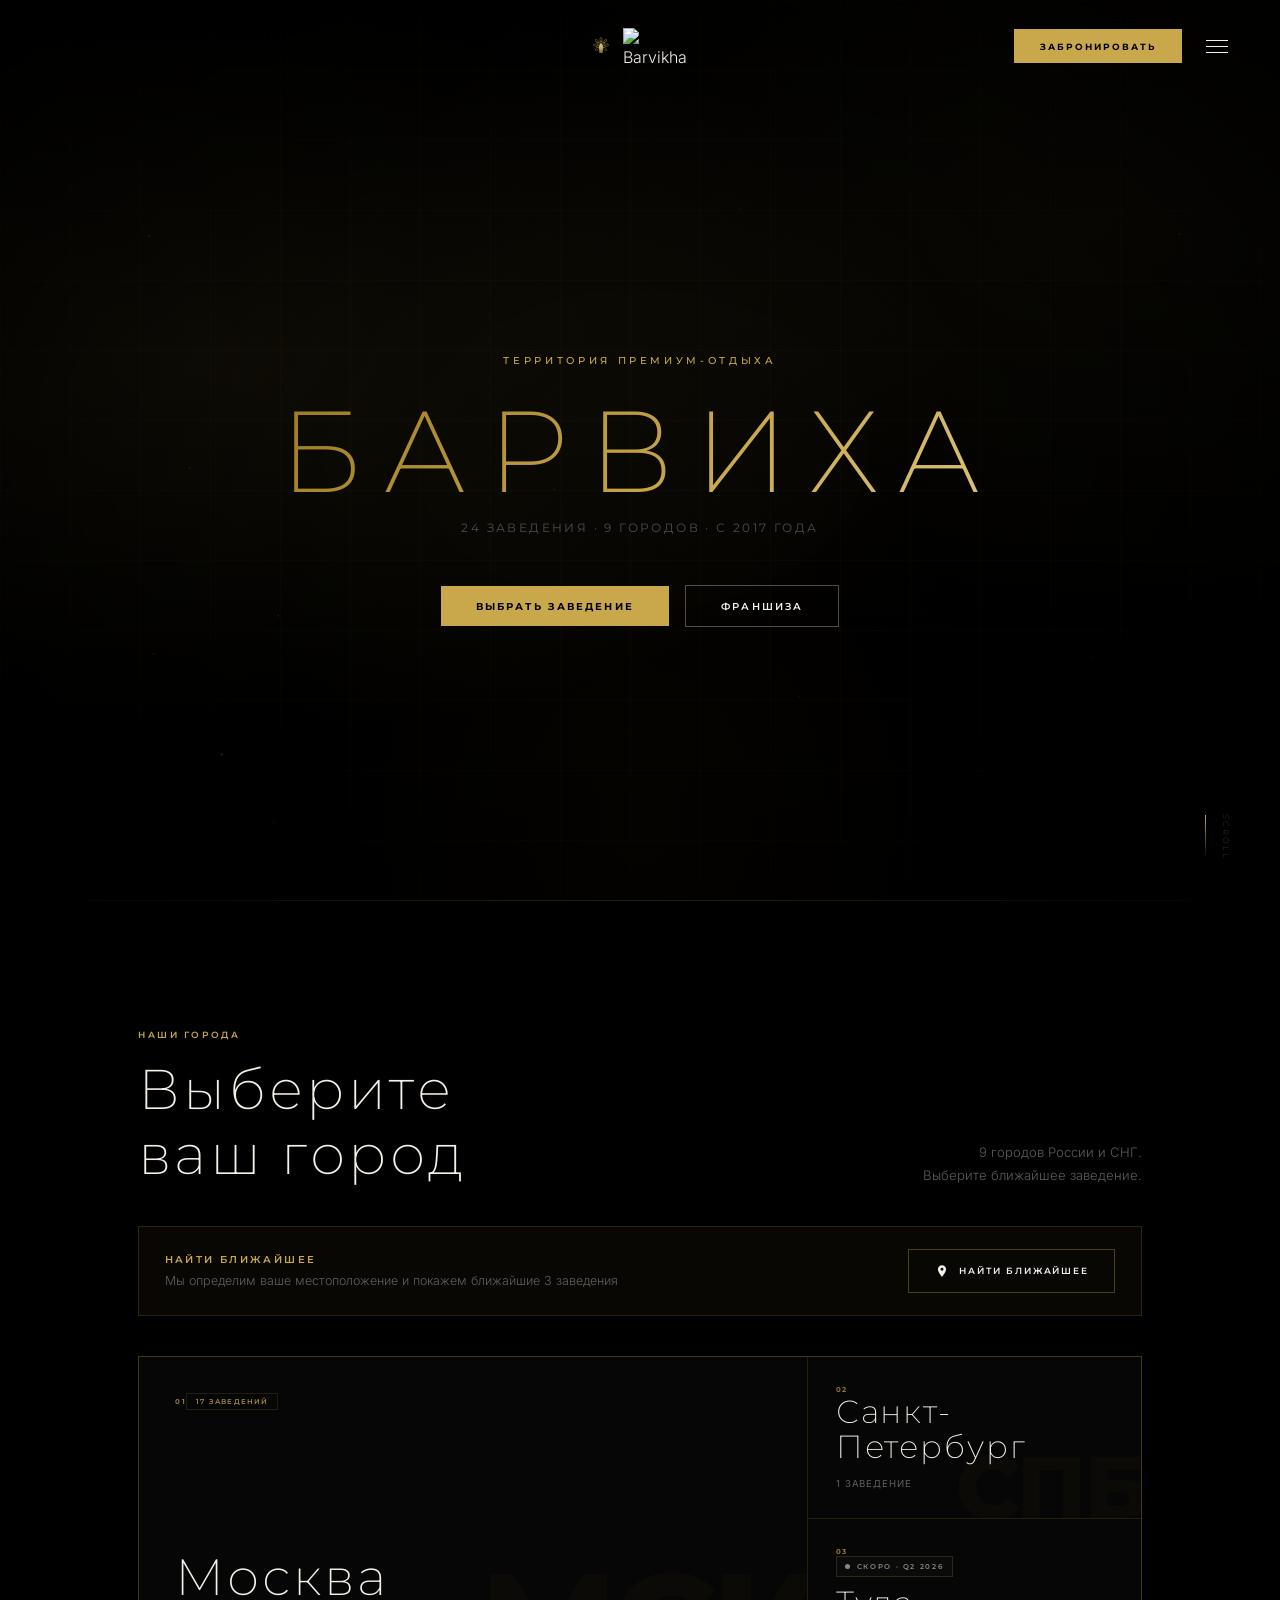
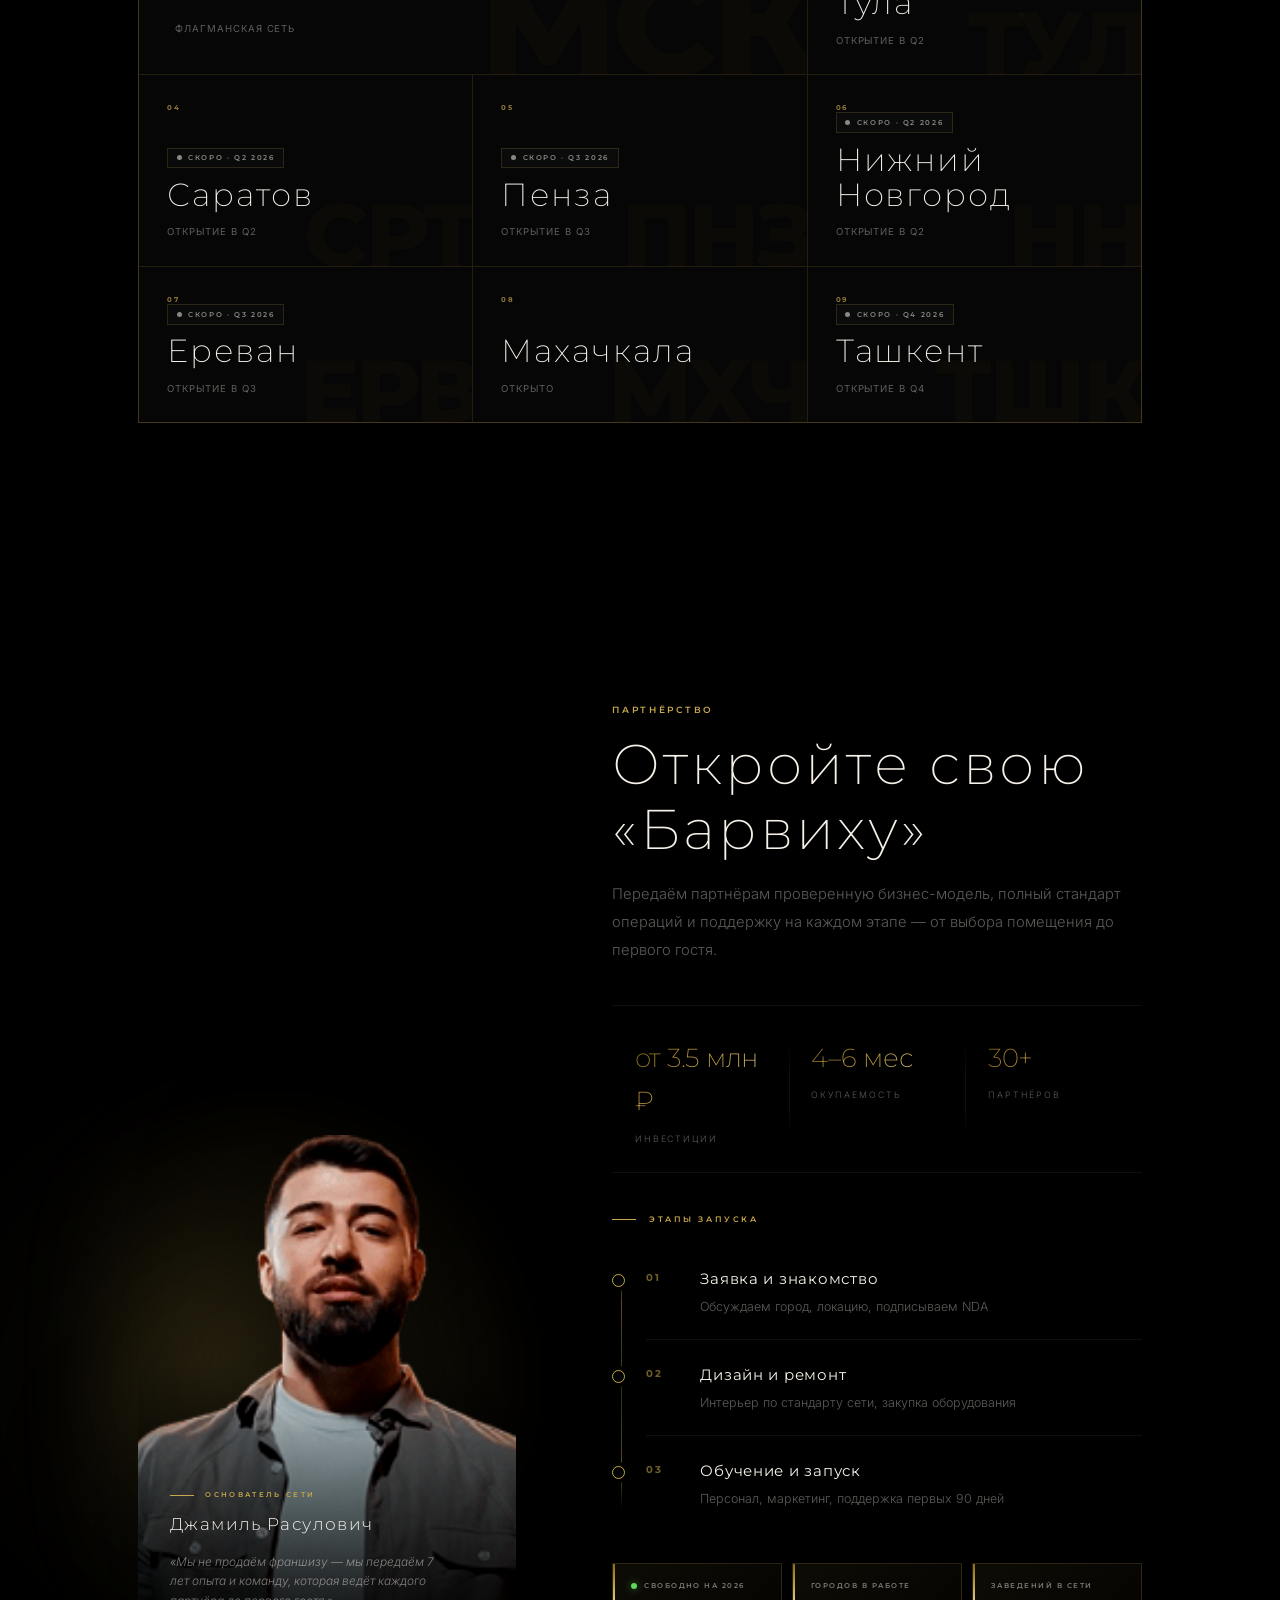
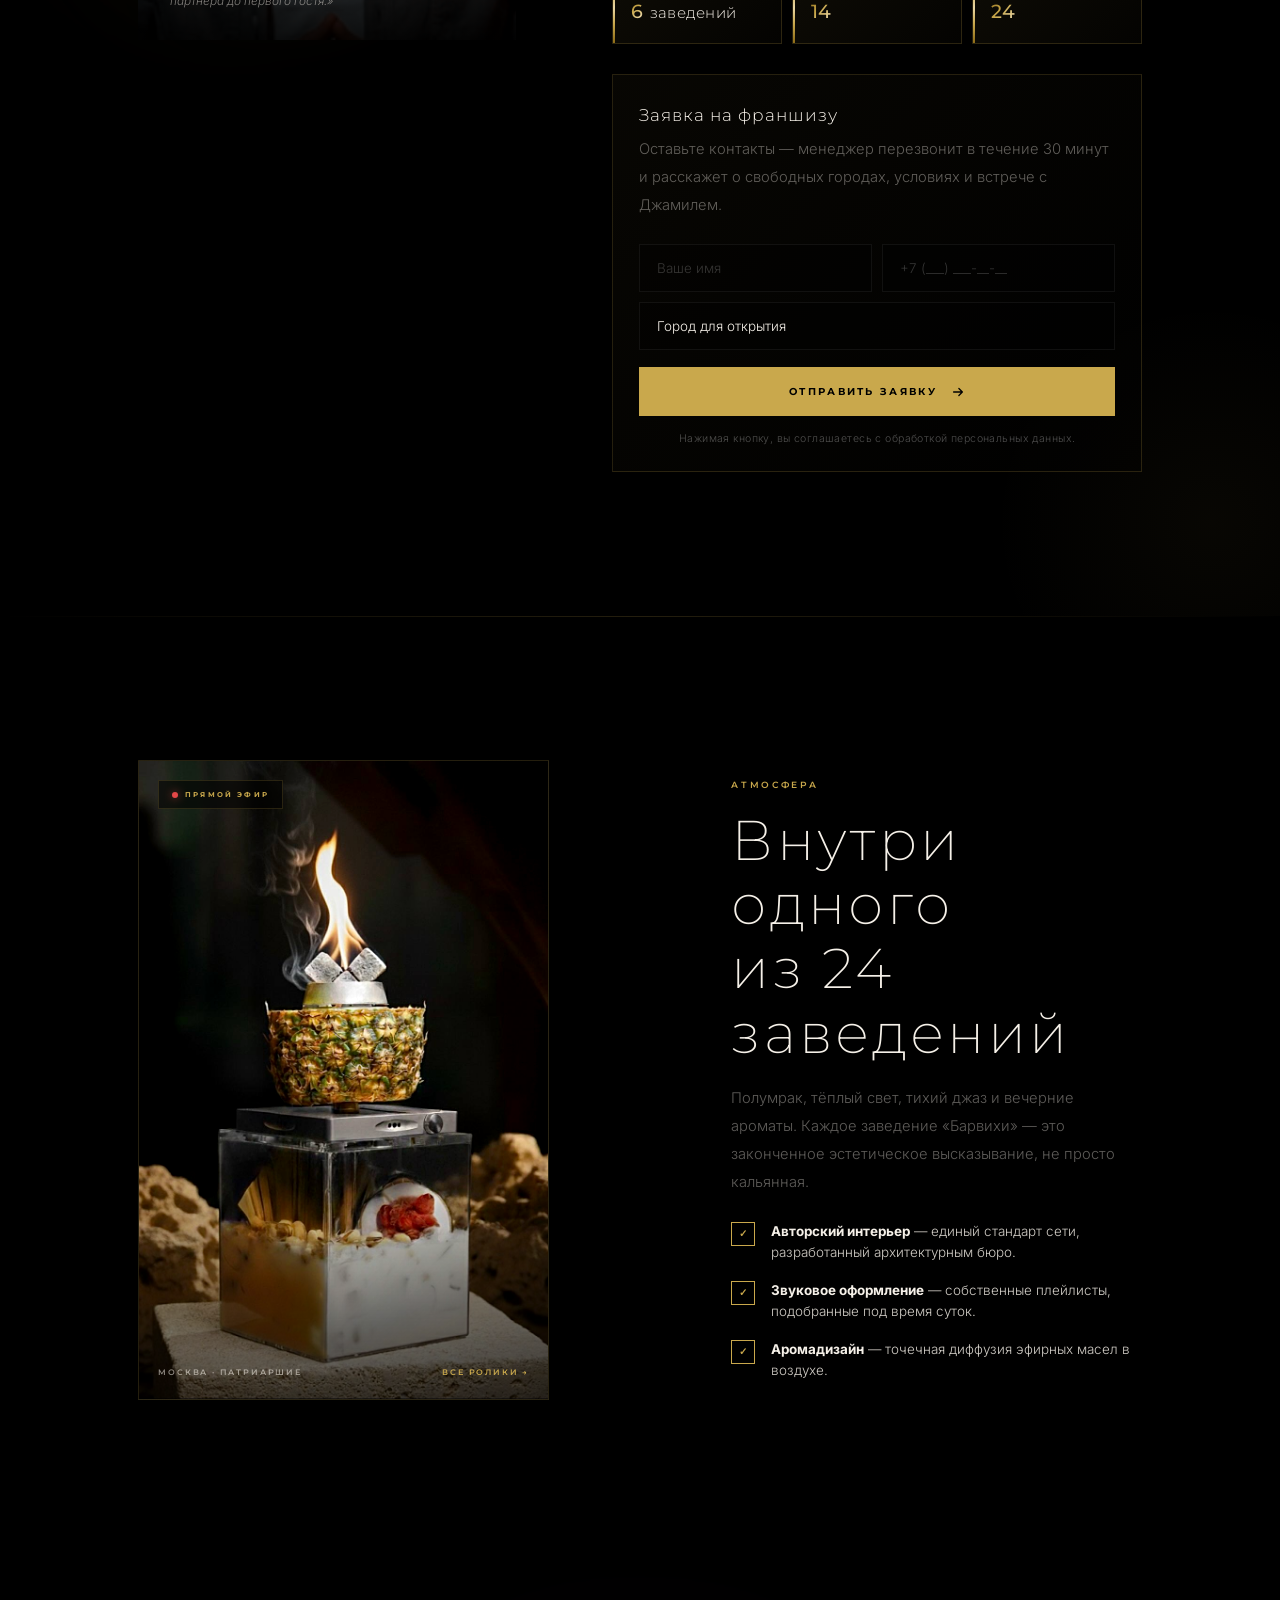
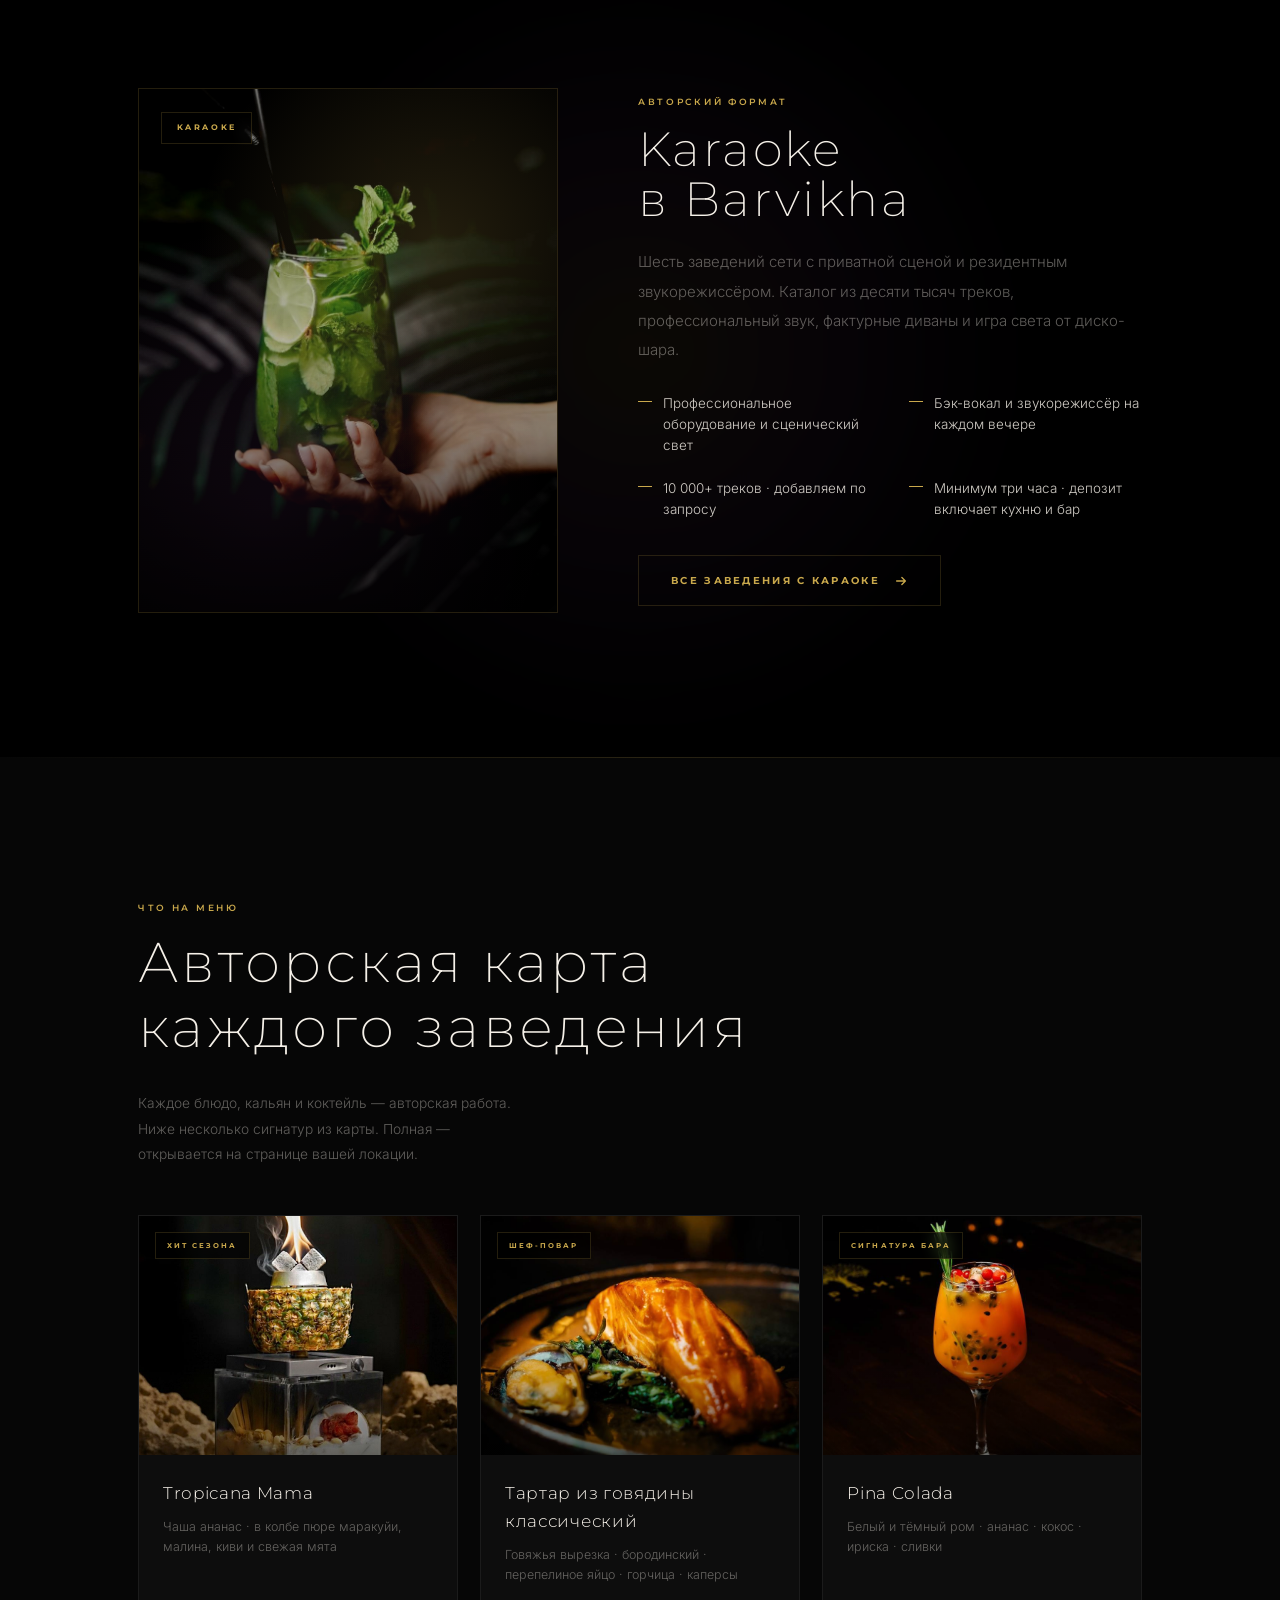
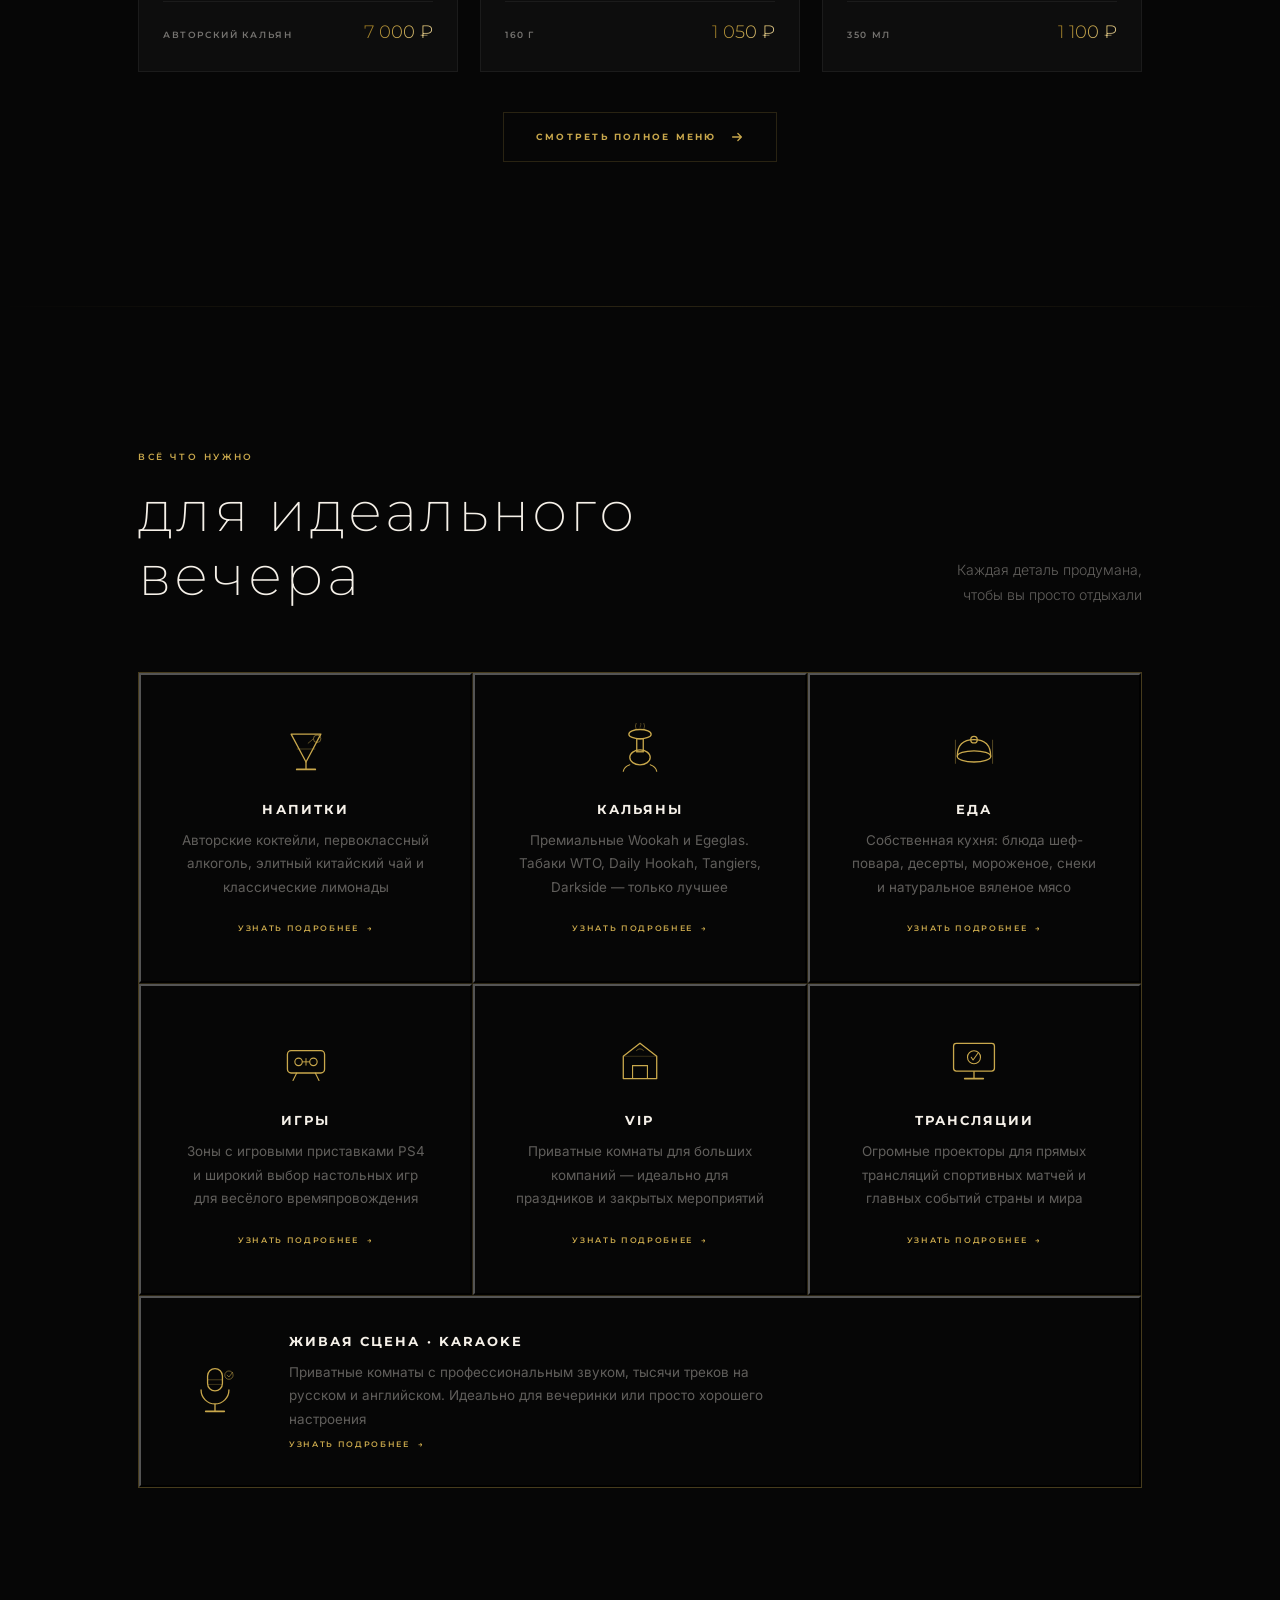
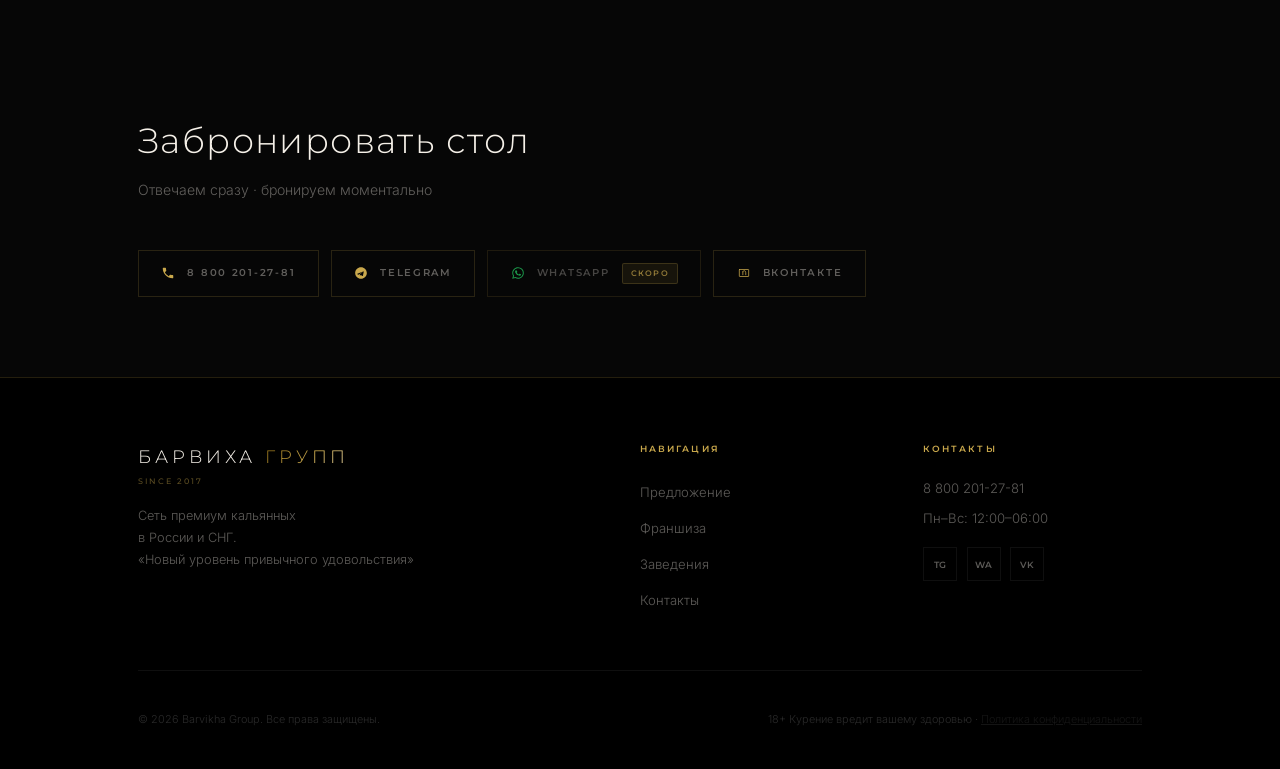
==== index.html @ 2dda687d "Махачкала открылась + поправлен счётчик 27→24 заведения - location.html: статус Махачкалы opening_to" ====
<!DOCTYPE html>
<html lang="ru">
<head>
<meta charset="UTF-8"/>
<meta name="viewport" content="width=device-width,initial-scale=1.0"/>
<title>БАРВИХА ГРУПП — Сеть премиум кальянных</title>
<meta name="description" content="Barvikha Group — сеть премиум кальянных в 9 городах России и СНГ. 24 заведения, европейская кухня, авторский бар, VIP-комнаты. Электрочаша — без угля, без горечи."/>
<meta property="og:title" content="Барвиха Групп — Сеть премиум кальянных"/>
<meta property="og:description" content="24 заведения · 9 городов · Премиум кальяны, авторская кухня, бар, VIP. Забронируй стол прямо сейчас."/>
<meta property="og:image" content="https://barvikhagroup.ru/img/main/large-logo.png"/>
<meta property="og:type" content="website"/>
<meta name="theme-color" content="#C9A84C"/>
<link rel="icon" href="data:image/svg+xml,<svg xmlns='http://www.w3.org/2000/svg' viewBox='0 0 32 32'><rect width='32' height='32' fill='%23000'/><text y='24' x='4' font-size='24' fill='%23C9A84C' font-family='serif' font-weight='bold'>B</text></svg>"/>
<link href="https://fonts.googleapis.com/css2?family=Montserrat:ital,wght@0,200;0,300;0,400;0,500;0,600;0,700;0,800;1,200&family=Inter:wght@300;400;500&display=swap" rel="stylesheet"/>
<style>
*,*::before,*::after{margin:0;padding:0;box-sizing:border-box}
:root{
  --bg:#000;--s1:#060606;--s2:#0d0d0d;--s3:#111;
  --gold:#C9A84C;--gold-lt:#E8D5A3;--gold-dk:#8B6914;
  --gold-grad:linear-gradient(135deg,#8B6914 0%,#C9A84C 30%,#E8D5A3 55%,#C9A84C 75%,#8B6914 100%);
  --white:#F5F0E8;--muted:rgba(245,240,232,.38);--border:rgba(255,255,255,.06);
  --b-gold:rgba(201,168,76,.18);--b-gold2:rgba(201,168,76,.35);
  --glow:0 0 50px rgba(201,168,76,.25),0 0 100px rgba(201,168,76,.1);
  --hd:'Montserrat',sans-serif;--bd:'Inter',sans-serif;
  --ease:cubic-bezier(.22,.61,.36,1)
}
html{scroll-behavior:smooth;font-size:16px}
body{background:var(--bg);color:var(--white);font-family:var(--bd);font-weight:300;overflow-x:hidden;line-height:1.65}
a{color:inherit;text-decoration:none}
button{font-family:var(--bd)}
::-webkit-scrollbar{width:2px}
::-webkit-scrollbar-track{background:#000}
::-webkit-scrollbar-thumb{background:var(--gold-dk)}

/* ═══ GOLD TEXT ═══ */
.gold-text{
  background:var(--gold-grad);
  background-size:200% 100%;
  -webkit-background-clip:text;
  -webkit-text-fill-color:transparent;
  background-clip:text;
  animation:goldShimmer 10s ease-in-out infinite
}
@keyframes goldShimmer{0%,100%{background-position:0% 50%}50%{background-position:100% 50%}}

/* ═══ NAV ═══ */
.nav{
  position:fixed;top:0;left:0;right:0;z-index:200;
  display:grid;grid-template-columns:1fr auto 1fr;align-items:center;
  padding:1.75rem 3rem;
  transition:all .5s var(--ease)
}
.nav.on{
  background:rgba(0,0,0,.92);
  backdrop-filter:blur(24px);-webkit-backdrop-filter:blur(24px);
  padding:1.1rem 3rem;
  border-bottom:1px solid var(--b-gold)
}
.nav-logo{display:flex;align-items:center;gap:.9rem;grid-column:2;justify-self:center}
.nav-logo-img{height:36px;width:auto;display:block;filter:brightness(1)}
.nav-r{display:flex;align-items:center;gap:1.25rem;grid-column:3;justify-self:end}
.nav-book{
  font-family:var(--hd);font-size:.58rem;font-weight:700;letter-spacing:.22em;text-transform:uppercase;
  color:#000;background:var(--gold);padding:.7rem 1.6rem;border:none;cursor:pointer;
  position:relative;overflow:hidden;transition:box-shadow .3s
}
.nav-book::after{content:'';position:absolute;inset:0;background:linear-gradient(110deg,transparent 40%,rgba(255,255,255,.3) 50%,transparent 60%);transform:translateX(-100%);transition:transform .5s}
.nav-book:hover::after{transform:translateX(100%)}
.nav-book:hover{box-shadow:var(--glow)}
.brg{background:none;border:none;cursor:pointer;display:flex;flex-direction:column;gap:5px;padding:4px}
.brg span{display:block;width:22px;height:1px;background:var(--white);transition:all .35s;transform-origin:center}
.brg.on span:nth-child(1){transform:translateY(6px) rotate(45deg)}
.brg.on span:nth-child(2){opacity:0;transform:scaleX(0)}
.brg.on span:nth-child(3){transform:translateY(-6px) rotate(-45deg)}

/* ═══ BURGER OVERLAY ═══ */
.mov{position:fixed;inset:0;z-index:190;background:rgba(0,0,0,.97);display:flex;align-items:center;justify-content:center;opacity:0;pointer-events:none;transition:opacity .45s}
.mov.on{opacity:1;pointer-events:all}
.mov ul{list-style:none;text-align:center}
.mov li{margin:1rem 0;opacity:0;transform:translateY(18px);transition:all .38s}
.mov.on li:nth-child(1){opacity:1;transform:none;transition-delay:.06s}
.mov.on li:nth-child(2){opacity:1;transform:none;transition-delay:.11s}
.mov.on li:nth-child(3){opacity:1;transform:none;transition-delay:.16s}
.mov.on li:nth-child(4){opacity:1;transform:none;transition-delay:.21s}
.mov.on li:nth-child(5){opacity:1;transform:none;transition-delay:.26s}
.mov a{font-family:var(--hd);font-size:clamp(1.6rem,4vw,3rem);font-weight:200;letter-spacing:.1em;color:var(--white);transition:color .25s}
.mov a:hover{color:var(--gold)}

/* ═══ HERO ═══ */
.hero{
  min-height:100vh;position:relative;display:flex;flex-direction:column;
  align-items:center;justify-content:center;overflow:hidden;
  padding:8rem 1.5rem 3rem
}
/* Tree background — main (центральное, появляется при скролле) */
.hero-tree-bg{
  position:fixed;top:50%;left:50%;
  transform:translate(-50%,-50%);
  width:min(620px,72vw);height:auto;
  opacity:0;
  filter:sepia(1) saturate(5) hue-rotate(-5deg) brightness(1);
  pointer-events:none;z-index:1;will-change:opacity,transform;
  transition:opacity .4s linear
}
/* Призрачные маленькие деревья — фон с глубиной */
.ghost-trees{position:fixed;inset:0;pointer-events:none;z-index:0;overflow:hidden}
.ghost-trees img{
  position:absolute;
  filter:sepia(1) saturate(4) hue-rotate(-5deg) brightness(.9);
  pointer-events:none;will-change:transform
}
.ghost-trees img:nth-child(1){top:8%;left:6%;width:90px;opacity:.018}
.ghost-trees img:nth-child(2){top:32%;left:88%;width:70px;opacity:.022}
.ghost-trees img:nth-child(3){top:62%;left:4%;width:120px;opacity:.015}
.ghost-trees img:nth-child(4){top:18%;left:72%;width:55px;opacity:.025}
.ghost-trees img:nth-child(5){top:78%;left:82%;width:85px;opacity:.018}
.ghost-trees img:nth-child(6){top:48%;left:50%;width:48px;opacity:.022;transform:translateX(-50%)}
.ghost-trees img:nth-child(7){top:88%;left:30%;width:64px;opacity:.014}
/* Atmospheric background layers */
.hero-atm{position:absolute;inset:0;z-index:0}
.hero-atm::before{
  content:'';position:absolute;inset:0;
  background:
    radial-gradient(ellipse at 15% 40%,rgba(201,168,76,.09) 0%,transparent 50%),
    radial-gradient(ellipse at 85% 25%,rgba(201,168,76,.06) 0%,transparent 45%),
    radial-gradient(ellipse at 50% 90%,rgba(150,100,20,.05) 0%,transparent 40%)
}
.hero-grid-bg{
  position:absolute;inset:0;
  background-image:
    linear-gradient(rgba(201,168,76,.022) 1px,transparent 1px),
    linear-gradient(90deg,rgba(201,168,76,.022) 1px,transparent 1px);
  background-size:70px 70px
}
.hero-vign{position:absolute;inset:0;background:radial-gradient(ellipse at center,transparent 25%,rgba(0,0,0,.75) 100%)}
#pc{position:absolute;inset:0;z-index:1;pointer-events:none}

.hero-inner{position:relative;z-index:2;width:100%;max-width:1100px;text-align:center}

/* Brand block */
.hero-eyebrow{
  font-family:var(--hd);font-size:.6rem;font-weight:500;letter-spacing:.38em;text-transform:uppercase;
  color:var(--gold);margin-bottom:1.5rem;
  opacity:0;animation:fu 1s var(--ease) forwards .2s
}
.hero-brand-name{
  font-family:var(--hd);font-size:clamp(3.5rem,11vw,9rem);font-weight:200;
  letter-spacing:.18em;line-height:.95;
  background:var(--gold-grad);background-size:200% 100%;
  -webkit-background-clip:text;-webkit-text-fill-color:transparent;background-clip:text;
  animation:goldShimmer 10s ease-in-out infinite, fu 1.1s var(--ease) forwards .35s;
  opacity:0
}
.hero-brand-sub{
  font-family:var(--hd);font-size:clamp(.7rem,2vw,1.1rem);font-weight:300;letter-spacing:.6em;
  color:rgba(245,240,232,.35);margin:.5rem 0 .4rem;
  opacity:0;animation:fu 1s var(--ease) forwards .5s
}
.hero-tagline{
  font-family:var(--hd);font-size:clamp(.6rem,1.2vw,.75rem);font-weight:400;letter-spacing:.2em;
  text-transform:uppercase;color:rgba(245,240,232,.3);margin-bottom:3rem;
  opacity:0;animation:fu 1s var(--ease) forwards .65s
}

/* ── CITY GRID ── */
.hero-city-label{
  font-family:var(--hd);font-size:.52rem;font-weight:500;letter-spacing:.32em;text-transform:uppercase;
  color:var(--gold);margin-bottom:1.25rem;display:flex;align-items:center;justify-content:center;gap:1.5rem;
  opacity:0;animation:fu 1s var(--ease) forwards .8s
}
.hero-city-label::before,.hero-city-label::after{content:'';flex:1;max-width:80px;height:1px;background:linear-gradient(to right,transparent,var(--b-gold2))}
.hero-city-label::after{background:linear-gradient(to left,transparent,var(--b-gold2))}

.city-grid{
  display:grid;
  grid-template-columns:repeat(3,1fr);
  gap:1px;background:var(--b-gold);
  border:1px solid var(--b-gold);
  margin:0 auto 2.5rem;
  opacity:0;animation:fu 1s var(--ease) forwards .95s
}
.city-card{
  background:var(--s1);padding:1.75rem 1.75rem 1.5rem;
  min-height:140px;position:relative;overflow:hidden;
  cursor:pointer;display:flex;flex-direction:column;justify-content:space-between;
  border:none;text-align:left;color:var(--white);
  transition:background .35s var(--ease)
}
.city-card.featured{
  grid-column:1/3;grid-row:1/3;
  min-height:280px;padding:2.25rem
}
.city-card::before{
  content:'';position:absolute;left:0;top:0;bottom:0;width:2px;
  background:var(--gold-grad);transform:scaleY(0);transform-origin:bottom;
  transition:transform .4s var(--ease)
}
.city-card::after{
  content:'';position:absolute;inset:0;
  background:linear-gradient(135deg,rgba(201,168,76,.06) 0%,transparent 60%);
  opacity:0;transition:opacity .4s
}
.city-card:hover{background:#080808}
.city-card:hover::before{transform:scaleY(1)}
.city-card:hover::after{opacity:1}
.city-card:hover .cc-name{
  background:var(--gold-grad);background-size:200% 100%;
  -webkit-background-clip:text;-webkit-text-fill-color:transparent;
  background-clip:text;animation:goldShimmer 4s ease-in-out infinite
}
.city-card:hover .cc-arr{opacity:1;transform:translateX(0)}
.city-card:hover .cc-bg{color:rgba(201,168,76,.07)}

.cc-top{display:flex;align-items:center;justify-content:space-between;position:relative;z-index:1}
.cc-num{
  font-family:var(--hd);font-size:.46rem;font-weight:700;letter-spacing:.22em;
  color:var(--gold);opacity:.7
}
.cc-tag{
  font-family:var(--hd);font-size:.42rem;font-weight:600;letter-spacing:.18em;text-transform:uppercase;
  color:var(--gold);border:1px solid var(--b-gold);padding:.2rem .55rem;opacity:.8
}
.cc-bottom{position:relative;z-index:1}
.cc-name{
  font-family:var(--hd);font-weight:200;letter-spacing:.06em;
  font-size:clamp(1.3rem,2.5vw,2rem);display:block;margin-bottom:.6rem;
  transition:all .3s var(--ease);line-height:1.1
}
.city-card.featured .cc-name{font-size:clamp(2rem,4vw,3.2rem);margin-bottom:.8rem}
.cc-meta{display:flex;align-items:center;justify-content:space-between}
.cc-count{font-size:.6rem;color:var(--muted);letter-spacing:.1em;text-transform:uppercase}
.cc-status{display:inline-flex;align-items:center;gap:.4rem;font-family:var(--hd);font-size:.46rem;font-weight:600;letter-spacing:.22em;text-transform:uppercase;padding:.3rem .55rem;margin-bottom:.55rem;border:1px solid var(--b-gold)}
.cc-status.soon{color:rgba(245,240,232,.55);background:rgba(255,255,255,.02)}
.cc-status.today{color:#000;background:var(--gold);border-color:var(--gold);animation:goldShimmer 6s ease-in-out infinite}
.cc-status .cs-d{width:5px;height:5px;border-radius:50%;background:currentColor;animation:urgPulse 1.6s ease-in-out infinite}
.city-card.is-soon{opacity:.55}
.city-card.is-soon:hover{opacity:.78}
@keyframes urgPulse{0%,100%{opacity:1;transform:scale(1)}50%{opacity:.5;transform:scale(.8)}}
.cc-arr{
  color:var(--gold);font-size:1rem;
  opacity:0;transform:translateX(-6px);
  transition:all .35s var(--ease)
}
.cc-bg{
  position:absolute;right:-.05em;bottom:-.15em;
  font-family:var(--hd);font-size:5.5rem;font-weight:800;letter-spacing:-.04em;
  color:rgba(201,168,76,.03);line-height:1;
  pointer-events:none;user-select:none;
  transition:color .4s;
  z-index:0
}
.city-card.featured .cc-bg{font-size:9rem}
@media(max-width:768px){
  .city-grid{grid-template-columns:repeat(2,1fr)}
  .city-card.featured{grid-column:1/-1;grid-row:auto;min-height:200px}
  .cc-bg{font-size:4rem}
  .city-card.featured .cc-bg{font-size:6rem}
}
@media(max-width:480px){
  .city-grid{grid-template-columns:1fr}
  .city-card,.city-card.featured{grid-column:auto;grid-row:auto;min-height:120px}
}

/* Stats row */
.hero-stats{
  display:flex;align-items:center;justify-content:center;gap:0;
  border:1px solid var(--b-gold);background:rgba(0,0,0,.6);backdrop-filter:blur(10px);
  opacity:0;animation:fu 1s var(--ease) forwards 1.1s
}
.hstat{padding:1rem 2.25rem;text-align:center;flex:1}
.hstat+.hstat{border-left:1px solid var(--b-gold)}
.hstat-n{
  font-family:var(--hd);font-size:1.5rem;font-weight:200;display:block;letter-spacing:-.02em;
  background:var(--gold-grad);background-size:200% 100%;
  -webkit-background-clip:text;-webkit-text-fill-color:transparent;background-clip:text;
  animation:goldShimmer 10s ease-in-out infinite
}
.hstat-l{font-size:.55rem;letter-spacing:.18em;text-transform:uppercase;color:var(--muted);display:block;margin-top:.2rem}

/* Scroll indicator */
.hero-scroll{
  position:absolute;bottom:2.5rem;right:3rem;z-index:2;
  display:flex;align-items:center;gap:.75rem;
  opacity:0;animation:fi 1s forwards 1.8s
}
.hero-scroll-txt{font-family:var(--hd);font-size:.52rem;letter-spacing:.25em;text-transform:uppercase;color:rgba(255,255,255,.2);writing-mode:vertical-rl}
.hero-scroll-ln{width:1px;height:44px;background:linear-gradient(to bottom,var(--gold),transparent);animation:sl 2.8s ease-in-out infinite}

@keyframes fu{from{opacity:0;transform:translateY(22px)}to{opacity:1;transform:none}}
@keyframes fi{from{opacity:0}to{opacity:1}}
@keyframes sl{0%{transform:scaleY(0);transform-origin:top;opacity:1}50%{transform:scaleY(1);transform-origin:top}51%{transform-origin:bottom}100%{transform:scaleY(0);transform-origin:bottom;opacity:0}}

/* ═══ SECTIONS ═══ */
.section{padding:9rem 0;position:relative}
.section::before{content:'';position:absolute;top:0;left:0;right:0;height:1px;background:linear-gradient(to right,transparent,var(--b-gold),transparent)}
.wrap{max-width:1100px;margin:0 auto;padding:0 3rem}
.sec-lbl{
  font-family:var(--hd);font-size:.56rem;font-weight:600;letter-spacing:.3em;text-transform:uppercase;
  color:var(--gold);display:block;margin-bottom:.9rem
}
.sec-h2{
  font-family:var(--hd);font-size:clamp(2rem,4.5vw,3.5rem);font-weight:200;
  letter-spacing:.06em;line-height:1.15
}

/* ═══ REVEAL ═══ */
.rv{opacity:0;transform:translateY(32px);transition:opacity .85s var(--ease),transform .85s var(--ease)}
.rv.in{opacity:1;transform:none}
.d1{transition-delay:.1s}.d2{transition-delay:.18s}.d3{transition-delay:.26s}
.d4{transition-delay:.34s}.d5{transition-delay:.42s}

/* ═══ FEAT MODAL ═══ */
.feat-modal{
  position:fixed;inset:0;z-index:500;
  background:rgba(0,0,0,.88);backdrop-filter:blur(18px);-webkit-backdrop-filter:blur(18px);
  display:flex;align-items:center;justify-content:center;padding:1.5rem;
  opacity:0;pointer-events:none;transition:opacity .35s var(--ease)
}
.feat-modal.active{opacity:1;pointer-events:all}
.fm-wrap{
  background:var(--s1);border:1px solid var(--b-gold);
  max-width:540px;width:100%;position:relative;padding:3rem;
  opacity:0;transform:translateY(20px) scale(.97);
  transition:opacity .4s var(--ease),transform .4s var(--ease)
}
.feat-modal.active .fm-wrap{opacity:1;transform:none}
.fm-close{
  position:absolute;top:1rem;right:1rem;
  background:transparent;border:1px solid var(--border);color:var(--muted);
  width:32px;height:32px;font-size:1.2rem;cursor:pointer;
  display:flex;align-items:center;justify-content:center;transition:all .25s;font-family:var(--hd)
}
.fm-close:hover{border-color:var(--gold);color:var(--gold)}
.fm-tag{
  font-family:var(--hd);font-size:.48rem;font-weight:600;letter-spacing:.24em;text-transform:uppercase;
  color:var(--gold);border:1px solid var(--b-gold);padding:.3rem .7rem;display:inline-block;margin-bottom:.85rem
}
.fm-title{font-family:var(--hd);font-size:2rem;font-weight:200;letter-spacing:.08em;margin-bottom:.6rem}
.fm-desc{font-size:.84rem;color:var(--muted);line-height:1.9;margin-bottom:1.5rem}
.fm-points{display:flex;flex-direction:column;gap:.55rem;margin-bottom:2rem}
.fm-point{display:flex;align-items:center;gap:.85rem;font-size:.82rem;color:var(--white)}
.fm-point::before{content:'';width:5px;height:5px;background:var(--gold);border-radius:50%;flex-shrink:0}
.fm-cta{
  font-family:var(--hd);font-size:.58rem;font-weight:700;letter-spacing:.22em;text-transform:uppercase;
  color:#000;background:var(--gold);padding:1rem 2rem;border:none;cursor:pointer;
  width:100%;position:relative;overflow:hidden;transition:box-shadow .3s
}
.fm-cta::after{content:'';position:absolute;inset:0;background:linear-gradient(110deg,transparent 40%,rgba(255,255,255,.28) 50%,transparent 60%);transform:translateX(-100%);transition:transform .55s}
.fm-cta:hover::after{transform:translateX(100%)}
.fm-cta:hover{box-shadow:var(--glow)}

/* ═══ INDEX GALLERY ═══ */
.idx-gal{background:var(--bg);padding:0;border-top:1px solid var(--b-gold);border-bottom:1px solid var(--b-gold)}
.ig-grid{
  display:grid;
  grid-template-columns:2fr 1fr 1fr;
  grid-template-rows:260px 260px;
  gap:2px;background:var(--b-gold)
}
.ig-item{overflow:hidden;position:relative}
.ig-item.ig-main{grid-row:1/3}
.ig-item img{
  width:100%;height:100%;object-fit:cover;display:block;
  transition:transform .7s cubic-bezier(.22,.61,.36,1)
}
.ig-item:hover img{transform:scale(1.04)}
.ig-item::after{
  content:'';position:absolute;inset:0;
  background:linear-gradient(to top,rgba(0,0,0,.45) 0%,transparent 50%);
  pointer-events:none
}
@media(max-width:768px){
  .ig-grid{grid-template-columns:1fr 1fr;grid-template-rows:200px 200px 200px}
  .ig-item.ig-main{grid-row:auto;grid-column:1/-1}
}
@media(max-width:480px){
  .ig-grid{grid-template-columns:1fr;grid-template-rows:repeat(5,220px)}
}

/* ═══ FEATURES ═══ */
.feat-bg{background:var(--s1)}
.feat-hd{display:flex;align-items:flex-end;justify-content:space-between;margin-bottom:4rem;flex-wrap:wrap;gap:1.5rem}
.feat-grid{display:grid;grid-template-columns:repeat(3,1fr);gap:1px;background:var(--b-gold);border:1px solid var(--b-gold)}
.feat{
  background:var(--s1);padding:3rem 2.5rem;
  position:relative;overflow:hidden;transition:background .4s var(--ease);
  cursor:pointer;text-align:center;display:flex;flex-direction:column;align-items:center
}
.feat::after{
  content:'';position:absolute;inset:0;
  background:linear-gradient(135deg,rgba(201,168,76,.05) 0%,transparent 60%);
  opacity:0;transition:opacity .4s
}
.feat:hover{background:#090909}
.feat:hover::after{opacity:1}
.feat-ico{margin-bottom:1.5rem;position:relative;z-index:1}
.feat-ico svg{width:52px;height:52px}
.feat-t{
  font-family:var(--hd);font-size:.8rem;font-weight:700;letter-spacing:.16em;
  text-transform:uppercase;color:var(--white);margin-bottom:.75rem;position:relative;z-index:1
}
.feat-p{font-size:.84rem;color:var(--muted);line-height:1.75;position:relative;z-index:1}
.feat-cta{
  margin-top:1.5rem;font-family:var(--hd);font-size:.52rem;font-weight:600;letter-spacing:.2em;
  text-transform:uppercase;color:var(--gold);display:flex;align-items:center;gap:.5rem;
  position:relative;z-index:1;transition:gap .3s var(--ease)
}
.feat:hover .feat-cta{gap:.9rem}
.feat.feat-wide{
  grid-column:1/-1;flex-direction:row;align-items:center;
  text-align:left;padding:2.25rem 3rem;gap:3rem;justify-content:flex-start
}
.feat.feat-wide .feat-p{max-width:480px}
.feat.feat-wide .feat-ico{margin-bottom:0;flex-shrink:0}
.feat.feat-wide .feat-cta{margin-top:.5rem}
@media(max-width:768px){.feat.feat-wide{flex-direction:column;text-align:center;padding:3rem 2.5rem}}

/* ═══ FRANCHISE ═══ */
.fr-bg{background:var(--bg);position:relative;overflow:hidden}
.fr-bg::before{
  content:'';position:absolute;left:-10%;top:50%;
  width:720px;height:720px;transform:translateY(-50%);
  background:radial-gradient(circle,rgba(201,168,76,.07) 0%,rgba(201,168,76,.025) 35%,transparent 65%);
  pointer-events:none;filter:blur(8px)
}
.fr-bg::after{
  content:'';position:absolute;right:-15%;bottom:-10%;
  width:520px;height:520px;
  background:radial-gradient(circle,rgba(201,168,76,.04) 0%,transparent 60%);
  pointer-events:none
}
.fr-inner{display:grid;grid-template-columns:5fr 7fr;gap:6rem;align-items:center;position:relative;z-index:1}
.fr-photo-wrap{position:relative}
/* Дышащее золотое свечение позади фото */
.fr-photo-wrap::before{
  content:'';position:absolute;inset:-50px;z-index:-1;
  background:radial-gradient(ellipse at 38% 48%,rgba(201,168,76,.22) 0%,rgba(201,168,76,.08) 35%,transparent 65%);
  filter:blur(38px);pointer-events:none;
  animation:photoAura 6s ease-in-out infinite
}
@keyframes photoAura{
  0%,100%{opacity:.55;transform:scale(1)}
  50%{opacity:.95;transform:scale(1.04)}
}
.fr-photo{
  width:100%;aspect-ratio:3/4;max-height:620px;
  position:relative;overflow:visible;
  background:transparent;border:none
}
.fr-photo img.fr-static{
  width:100%;height:100%;display:block;
  position:absolute;inset:0;
  object-fit:cover;object-position:top center;
  filter:saturate(.94) contrast(1.05) drop-shadow(0 25px 60px rgba(0,0,0,.7));
  opacity:0;transform:translateY(18px) scale(.985);
  transition:opacity 1.4s var(--ease),transform 1.4s var(--ease),filter .8s
}
.fr-photo.in img.fr-static{opacity:1;transform:none}
.fr-photo.in:hover img.fr-static{
  filter:saturate(1) contrast(1.08) drop-shadow(0 25px 80px rgba(201,168,76,.18)) drop-shadow(0 25px 60px rgba(0,0,0,.7));
  transform:scale(1.015)
}
.fr-photo-overlay{
  position:absolute;inset:0;z-index:2;pointer-events:none;
  background:linear-gradient(to top,rgba(0,0,0,.92) 0%,rgba(0,0,0,.45) 28%,transparent 55%);
  opacity:0;transition:opacity .9s ease .6s
}
.fr-photo.in .fr-photo-overlay{opacity:1}
.fr-caption{
  position:absolute;bottom:0;left:0;right:0;
  padding:2.4rem 2rem 1.8rem;
  display:flex;flex-direction:column;align-items:flex-start;gap:.55rem;
  z-index:3;
  opacity:0;transform:translateY(12px);
  transition:opacity .9s ease .9s,transform .9s ease .9s
}
.fr-photo.in .fr-caption{opacity:1;transform:none}
.fr-photo-role{
  font-family:var(--hd);font-size:.46rem;font-weight:600;
  letter-spacing:.32em;text-transform:uppercase;color:var(--gold);
  display:flex;align-items:center;gap:.7rem
}
.fr-photo-role::before{content:'';width:24px;height:1px;background:var(--gold)}
.fr-photo-name{
  position:relative;z-index:1;
  font-family:var(--hd);font-size:1.08rem;font-weight:300;letter-spacing:.08em;color:var(--white)
}
.fr-photo-quote{
  font-family:var(--bd);font-size:.74rem;font-style:italic;line-height:1.65;
  color:rgba(245,240,232,.5);margin-top:.3rem;max-width:90%
}
/* Stats - inline with subtle separators and animated underline */
.fr-nums{
  display:grid;grid-template-columns:repeat(3,1fr);
  margin:2.5rem 0 2.5rem;
  border-top:1px solid var(--border);border-bottom:1px solid var(--border)
}
.frn{
  background:transparent;padding:1.85rem 1.4rem 1.65rem;
  position:relative;text-align:left;
  transition:background .45s var(--ease)
}
.frn+.frn::before{
  content:'';position:absolute;left:0;top:22%;bottom:22%;width:1px;
  background:linear-gradient(to bottom,transparent,var(--border) 30%,var(--border) 70%,transparent)
}
.frn::after{
  content:'';position:absolute;left:0;right:0;bottom:-1px;height:1px;
  background:var(--gold);transform:scaleX(0);transform-origin:left;
  transition:transform .55s var(--ease)
}
.frn:hover{background:rgba(201,168,76,.025)}
.frn:hover::after{transform:scaleX(1)}
.frn:hover .frn-v{transform:translateY(-1px)}
.frn-v{
  font-family:var(--hd);font-size:1.65rem;font-weight:200;display:block;letter-spacing:-.01em;
  background:var(--gold-grad);background-size:200% 100%;
  -webkit-background-clip:text;-webkit-text-fill-color:transparent;background-clip:text;
  animation:goldShimmer 10s ease-in-out infinite;
  transition:transform .35s var(--ease)
}
.frn-l{font-size:.55rem;letter-spacing:.22em;text-transform:uppercase;color:var(--muted);display:block;margin-top:.55rem}
.fr-txt p{font-size:.92rem;color:var(--muted);line-height:1.9;margin-bottom:1.5rem;max-width:46rem}
/* Steps - vertical timeline */
.fr-steps-lbl{
  font-family:var(--hd);font-size:.5rem;font-weight:600;letter-spacing:.32em;
  text-transform:uppercase;color:var(--gold);
  display:flex;align-items:center;gap:.8rem;margin-bottom:1.1rem
}
.fr-steps-lbl::before{content:'';width:24px;height:1px;background:var(--gold)}
.fr-steps{position:relative;padding-left:2.1rem}
.fr-steps::before{
  content:'';position:absolute;left:.55rem;top:1.4rem;bottom:1.4rem;width:1px;
  background:linear-gradient(to bottom,transparent,rgba(201,168,76,.45) 15%,rgba(201,168,76,.25) 50%,rgba(201,168,76,.45) 85%,transparent)
}
.fr-step{
  display:flex;gap:1.4rem;padding:1.4rem 0;
  position:relative;border-bottom:1px solid var(--border);
  transition:transform .4s var(--ease),padding-left .4s var(--ease)
}
.fr-step:last-child{border-bottom:none}
.fr-step::before{
  content:'';position:absolute;left:-2.1rem;top:1.85rem;
  width:13px;height:13px;border-radius:50%;
  background:var(--bg);border:1px solid var(--gold);
  box-shadow:0 0 0 4px var(--bg);
  transition:all .4s var(--ease)
}
.fr-step::after{
  content:'';position:absolute;left:calc(-2.1rem + 4px);top:calc(1.85rem + 4px);
  width:5px;height:5px;border-radius:50%;
  background:var(--gold);transform:scale(0);
  transition:transform .4s var(--ease)
}
.fr-step:hover{transform:translateX(6px)}
.fr-step:hover::before{
  border-color:var(--gold);box-shadow:0 0 0 4px var(--bg),0 0 18px rgba(201,168,76,.5)
}
.fr-step:hover::after{transform:scale(1)}
.fr-step-n{
  font-family:var(--hd);font-size:.6rem;font-weight:700;letter-spacing:.22em;
  color:var(--gold);min-width:32px;padding-top:3px;flex-shrink:0;
  opacity:.55;transition:opacity .4s
}
.fr-step:hover .fr-step-n{opacity:1}
.fr-step-t{
  font-family:var(--hd);font-size:.92rem;font-weight:400;letter-spacing:.05em;
  margin-bottom:.3rem;transition:color .35s
}
.fr-step:hover .fr-step-t{color:var(--gold)}
.fr-step-p{font-size:.78rem;color:var(--muted);line-height:1.7}
.fr-cta{
  display:inline-flex;align-items:center;gap:.9rem;margin-top:2.25rem;
  font-family:var(--hd);font-size:.6rem;font-weight:700;letter-spacing:.24em;text-transform:uppercase;
  color:#000;background:var(--gold);padding:1.15rem 2.6rem;border:none;cursor:pointer;
  position:relative;overflow:hidden;transition:box-shadow .3s,transform .3s
}
.fr-cta::after{content:'';position:absolute;inset:0;background:linear-gradient(110deg,transparent 40%,rgba(255,255,255,.28) 50%,transparent 60%);transform:translateX(-100%);transition:transform .55s}
.fr-cta:hover::after{transform:translateX(100%)}
.fr-cta:hover{box-shadow:0 12px 40px -8px rgba(201,168,76,.45),var(--glow);transform:translateY(-2px)}
/* Urgency-strip — живые индикаторы */
.fr-urgency{display:grid;grid-template-columns:repeat(3,1fr);gap:.65rem;margin:2rem 0 1.5rem}
.fr-urg{
  background:linear-gradient(135deg,rgba(201,168,76,.07),rgba(201,168,76,.02));
  border:1px solid var(--b-gold);padding:.95rem 1.1rem;
  position:relative;overflow:hidden
}
.fr-urg::before{content:'';position:absolute;left:0;top:0;bottom:0;width:2px;background:var(--gold-grad)}
.fr-urg-dot{
  display:inline-block;width:6px;height:6px;border-radius:50%;background:#5dd95d;
  margin-right:.45rem;vertical-align:middle;
  box-shadow:0 0 8px rgba(93,217,93,.6);animation:urgPulse 1.6s ease-in-out infinite
}
@keyframes urgPulse{0%,100%{opacity:1;transform:scale(1)}50%{opacity:.5;transform:scale(.8)}}
.fr-urg-l{font-family:var(--hd);font-size:.42rem;font-weight:600;letter-spacing:.22em;text-transform:uppercase;color:rgba(245,240,232,.5);display:block;margin-bottom:.35rem}
.fr-urg-v{font-family:var(--hd);font-size:.95rem;font-weight:300;letter-spacing:.02em;color:var(--white);display:flex;align-items:baseline}
.fr-urg-v b{font-weight:500;
  background:var(--gold-grad);background-size:200% 100%;
  -webkit-background-clip:text;-webkit-text-fill-color:transparent;background-clip:text;
  margin-right:.4rem;font-size:1.2rem;animation:goldShimmer 10s ease-in-out infinite}
/* Inline lead form */
.fr-lead{
  margin-top:1.85rem;
  padding:1.7rem 1.6rem 1.5rem;border:1px solid var(--b-gold);
  background:linear-gradient(135deg,rgba(201,168,76,.04),rgba(0,0,0,.3));
  position:relative;overflow:hidden
}
.fr-lead::before{
  content:'';position:absolute;top:-1px;left:-1px;width:40px;height:40px;
  border-top:1.5px solid var(--gold);border-left:1.5px solid var(--gold);pointer-events:none
}
.fr-lead::after{
  content:'';position:absolute;bottom:-1px;right:-1px;width:40px;height:40px;
  border-bottom:1.5px solid var(--gold);border-right:1.5px solid var(--gold);pointer-events:none
}
.fr-lead-hd{font-family:var(--hd);font-size:1.05rem;font-weight:300;letter-spacing:.06em;color:var(--white);margin-bottom:.4rem}
.fr-lead-sub{font-size:.78rem;color:var(--muted);margin-bottom:1.2rem;line-height:1.65}
.fr-form{display:grid;grid-template-columns:1fr 1fr;gap:.6rem}
.fr-form input,.fr-form select{
  width:100%;background:rgba(0,0,0,.4);border:1px solid var(--border);color:var(--white);
  font-family:var(--bd);font-size:.84rem;font-weight:300;padding:.95rem 1.05rem;outline:none;
  transition:border-color .3s,background .3s;border-radius:0;-webkit-appearance:none;appearance:none
}
.fr-form input::placeholder{color:rgba(255,255,255,.2)}
.fr-form select option{background:#0d0d0d}
.fr-form input:focus,.fr-form select:focus{border-color:var(--gold);background:rgba(201,168,76,.04)}
.fr-form .frf-full{grid-column:1/-1}
.fr-form .fr-cta{margin-top:.45rem;width:100%;justify-content:center;padding:1.1rem 2rem}
.fr-lead-note{font-size:.66rem;color:rgba(255,255,255,.3);margin-top:.85rem;text-align:center;letter-spacing:.04em}

/* ═══ TESTIMONIALS — ИСТОРИИ ПАРТНЁРОВ ═══ */
.tst-bg{background:var(--s1);position:relative;overflow:hidden}
.tst-bg::before{
  content:'';position:absolute;top:-15%;right:-10%;width:680px;height:680px;
  background:radial-gradient(circle,rgba(201,168,76,.05) 0%,transparent 65%);
  pointer-events:none;filter:blur(20px)
}
.tst-hd{display:flex;justify-content:space-between;align-items:flex-end;gap:2rem;flex-wrap:wrap;margin-bottom:3.5rem;position:relative;z-index:1}
.tst-hd-r{font-size:.86rem;color:var(--muted);max-width:380px;line-height:1.85}
.tst-grid{display:grid;grid-template-columns:repeat(3,1fr);gap:1.4rem;position:relative;z-index:1}
.tst-card{
  background:var(--s2);border:1px solid var(--border);
  padding:2.1rem 1.85rem 1.85rem;position:relative;overflow:hidden;
  display:flex;flex-direction:column;gap:1.25rem;
  transition:border-color .4s,transform .4s var(--ease),box-shadow .4s
}
.tst-card::before{
  content:'';position:absolute;left:0;top:0;bottom:0;width:2px;background:var(--gold-grad);
  transform:scaleY(0);transform-origin:bottom;transition:transform .45s var(--ease)
}
.tst-card::after{
  content:'\201C';position:absolute;top:.7rem;right:1.2rem;
  font-family:'Cormorant Garamond',serif;font-size:5rem;color:rgba(201,168,76,.12);
  line-height:1;font-weight:600
}
.tst-card:hover{transform:translateY(-4px);border-color:var(--b-gold);box-shadow:0 20px 50px -20px rgba(0,0,0,.6)}
.tst-card:hover::before{transform:scaleY(1)}
.tst-quote{font-family:var(--bd);font-size:.88rem;line-height:1.75;color:rgba(245,240,232,.88);font-style:italic;flex:1;position:relative;z-index:1}
.tst-meta{display:flex;align-items:center;gap:.95rem;border-top:1px solid var(--border);padding-top:1.1rem;position:relative;z-index:1}
.tst-ava{
  width:48px;height:48px;flex-shrink:0;
  border:1px solid var(--b-gold);
  display:flex;align-items:center;justify-content:center;
  font-family:var(--hd);font-size:.78rem;font-weight:400;letter-spacing:.05em;
  color:var(--gold);
  background:linear-gradient(135deg,rgba(201,168,76,.08),rgba(0,0,0,.4))
}
.tst-info{flex:1;min-width:0}
.tst-name{font-family:var(--hd);font-size:.86rem;font-weight:400;letter-spacing:.04em;color:var(--white);margin-bottom:.25rem}
.tst-city{font-family:var(--hd);font-size:.5rem;font-weight:600;letter-spacing:.22em;text-transform:uppercase;color:var(--gold);display:flex;align-items:center;gap:.55rem}
.tst-city::before{content:'';width:18px;height:1px;background:var(--gold)}
.tst-since{font-size:.66rem;color:var(--muted);margin-top:.25rem;letter-spacing:.04em}

/* ═══ ATMOSPHERE — VIDEO REEL ═══ */
.atm-bg{background:var(--bg);position:relative;overflow:hidden}
.atm-grid{display:grid;grid-template-columns:5fr 4fr;gap:5rem;align-items:center}
.atm-video-wrap{
  position:relative;aspect-ratio:9/14;max-height:640px;
  border:1px solid var(--b-gold);overflow:hidden;
  background:linear-gradient(135deg,#0c0c0c,#000);
  box-shadow:0 35px 90px -30px rgba(0,0,0,.85)
}
.atm-video-wrap img.atm-poster{
  width:100%;height:100%;object-fit:cover;display:block;
  filter:saturate(.95) contrast(1.07);
  position:absolute;inset:0;z-index:1;
  animation:atmKenburns 22s ease-in-out infinite alternate
}
@keyframes atmKenburns{
  0%{transform:scale(1) translate(0,0)}
  50%{transform:scale(1.06) translate(-1.5%,-1%)}
  100%{transform:scale(1.04) translate(1%,-2%)}
}
.atm-smoke{position:absolute;inset:0;width:100%;height:100%;z-index:2;pointer-events:none;mix-blend-mode:screen}
.atm-video-wrap::before{
  content:'';position:absolute;inset:0;z-index:3;pointer-events:none;
  background:linear-gradient(to top,rgba(0,0,0,.7) 0%,transparent 38%),
             linear-gradient(135deg,rgba(0,0,0,.2) 0%,transparent 30%,transparent 70%,rgba(0,0,0,.3) 100%)
}
.atm-tag{
  position:absolute;top:1.2rem;left:1.2rem;z-index:3;
  font-family:var(--hd);font-size:.42rem;font-weight:700;letter-spacing:.32em;text-transform:uppercase;
  color:var(--gold);padding:.5rem .8rem;border:1px solid var(--b-gold);
  background:rgba(0,0,0,.55);backdrop-filter:blur(8px);display:flex;align-items:center;gap:.45rem
}
.atm-tag .live-dot{width:6px;height:6px;border-radius:50%;background:#e54848;box-shadow:0 0 8px rgba(229,72,72,.7);animation:urgPulse 1.4s ease-in-out infinite}
.atm-play{
  position:absolute;left:50%;top:50%;transform:translate(-50%,-50%);z-index:4;
  width:78px;height:78px;border-radius:50%;
  background:rgba(201,168,76,.92);color:#000;
  display:flex;align-items:center;justify-content:center;cursor:pointer;border:none;
  box-shadow:0 0 0 0 rgba(201,168,76,.7);animation:atmPulse 2.4s ease-in-out infinite;
  transition:transform .35s,box-shadow .35s
}
@keyframes atmPulse{0%{box-shadow:0 0 0 0 rgba(201,168,76,.55)}70%{box-shadow:0 0 0 28px rgba(201,168,76,0)}100%{box-shadow:0 0 0 0 rgba(201,168,76,0)}}
.atm-play:hover{transform:translate(-50%,-50%) scale(1.1);background:#fff}
.atm-play svg{margin-left:4px}
.atm-meta{position:absolute;bottom:1.2rem;left:1.2rem;right:1.2rem;z-index:3;display:flex;justify-content:space-between;align-items:flex-end}
.atm-meta-l{font-family:var(--hd);font-size:.52rem;font-weight:600;letter-spacing:.22em;text-transform:uppercase;color:rgba(245,240,232,.55)}
.atm-meta-r{font-family:var(--hd);font-size:.52rem;font-weight:600;letter-spacing:.22em;text-transform:uppercase;color:var(--gold)}
.atm-txt h2{margin-bottom:1.25rem}
.atm-txt p{font-size:.92rem;color:var(--muted);line-height:1.9;margin-bottom:1.5rem}
.atm-bullets{display:flex;flex-direction:column;gap:1rem;margin-top:1rem}
.atm-bul{display:flex;align-items:flex-start;gap:1rem;font-size:.84rem;color:rgba(245,240,232,.85);line-height:1.6}
.atm-bul-ico{width:24px;height:24px;flex-shrink:0;border:1px solid var(--gold);display:flex;align-items:center;justify-content:center;color:var(--gold);font-family:var(--hd);font-size:.6rem;font-weight:700;margin-top:1px}

/* ═══ KARAOKE INVITE ═══ */
.kar-inv-bg{background:var(--bg);position:relative;overflow:hidden}
.kar-inv-bg::before{content:'';position:absolute;left:50%;top:50%;width:760px;height:760px;transform:translate(-50%,-50%);background:radial-gradient(circle,rgba(201,168,76,.06) 0%,rgba(170,80,180,.04) 35%,transparent 70%);filter:blur(40px);pointer-events:none}
.kar-inv-grid{display:grid;grid-template-columns:5fr 6fr;gap:5rem;align-items:center;position:relative;z-index:1}
.kar-inv-img-wrap{position:relative;aspect-ratio:4/5;max-height:580px;overflow:hidden;border:1px solid var(--b-gold)}
.kar-inv-img-wrap img{width:100%;height:100%;object-fit:cover;display:block;filter:saturate(.85) contrast(1.08) brightness(.7);transition:transform 1.4s var(--ease)}
.kar-inv-img-wrap:hover img{transform:scale(1.04)}
.kar-inv-img-wrap::before{content:'';position:absolute;inset:0;z-index:1;background:radial-gradient(circle at 70% 30%,rgba(201,168,76,.18),transparent 50%),radial-gradient(circle at 30% 80%,rgba(170,80,180,.12),transparent 55%);mix-blend-mode:screen;animation:karPulseImg 6s ease-in-out infinite;pointer-events:none}
@keyframes karPulseImg{0%,100%{opacity:.55}50%{opacity:1}}
.kar-inv-img-wrap::after{content:'';position:absolute;inset:0;z-index:2;background:linear-gradient(to top,rgba(0,0,0,.7) 0%,transparent 50%);pointer-events:none}
.kar-inv-tag{position:absolute;top:1.4rem;left:1.4rem;z-index:3;font-family:var(--hd);font-size:.5rem;font-weight:700;letter-spacing:.32em;text-transform:uppercase;color:var(--gold);padding:.55rem .9rem;border:1px solid var(--b-gold);background:rgba(0,0,0,.55);backdrop-filter:blur(8px)}
.kar-inv-corner{position:absolute;bottom:-1px;right:-1px;width:46px;height:46px;border-bottom:1.5px solid var(--gold);border-right:1.5px solid var(--gold);z-index:3;pointer-events:none}
.kar-inv-txt h2{margin-bottom:1.4rem;font-family:var(--hd);font-size:clamp(2rem,4vw,3rem);font-weight:200;letter-spacing:.05em;line-height:1.05}
.kar-inv-txt p{font-size:.94rem;color:var(--muted);line-height:1.95;margin-bottom:1.5rem}
.kar-inv-points{display:grid;grid-template-columns:repeat(2,1fr);gap:1.4rem 2.4rem;margin:1.8rem 0 2.2rem}
.kar-inv-pt{font-size:.84rem;color:rgba(245,240,232,.85);line-height:1.55;display:flex;align-items:flex-start;gap:.7rem}
.kar-inv-pt::before{content:'';width:14px;height:1px;background:var(--gold);margin-top:.55em;flex-shrink:0}
.kar-inv-cta{display:inline-flex;align-items:center;gap:.85rem;font-family:var(--hd);font-size:.6rem;font-weight:700;letter-spacing:.24em;text-transform:uppercase;color:var(--gold);padding:1.05rem 2rem;border:1px solid var(--b-gold);transition:background .35s,color .35s,box-shadow .35s}
.kar-inv-cta:hover{background:var(--gold);color:#000;box-shadow:0 12px 40px -8px rgba(201,168,76,.35)}

/* ═══ MENU PREVIEW — что вас ждёт ═══ */
.mpv-bg{background:var(--s1);position:relative}
.mpv-hd{display:flex;justify-content:space-between;align-items:flex-end;gap:2rem;flex-wrap:wrap;margin-bottom:3rem}
.mpv-hd-r{font-size:.86rem;color:var(--muted);max-width:380px;line-height:1.85}
.mpv-grid{display:grid;grid-template-columns:repeat(3,1fr);gap:1.4rem}
.mpv-card{
  background:var(--s2);border:1px solid var(--border);
  position:relative;overflow:hidden;display:flex;flex-direction:column;
  transition:border-color .4s,transform .4s var(--ease),box-shadow .4s;cursor:pointer
}
.mpv-card:hover{transform:translateY(-5px);border-color:var(--b-gold);box-shadow:0 25px 60px -20px rgba(0,0,0,.7)}
.mpv-img{aspect-ratio:4/3;overflow:hidden;position:relative}
.mpv-img img{width:100%;height:100%;object-fit:cover;display:block;transition:transform 1.2s var(--ease)}
.mpv-card:hover .mpv-img img{transform:scale(1.06)}
.mpv-img::after{content:'';position:absolute;inset:0;background:linear-gradient(to top,rgba(0,0,0,.55) 0%,transparent 50%);pointer-events:none}
.mpv-tag{position:absolute;top:1rem;left:1rem;font-family:var(--hd);font-size:.45rem;font-weight:700;letter-spacing:.28em;text-transform:uppercase;color:var(--gold);padding:.4rem .7rem;border:1px solid var(--b-gold);background:rgba(0,0,0,.6);backdrop-filter:blur(8px);z-index:2}
.mpv-body{padding:1.6rem 1.5rem 1.5rem;display:flex;flex-direction:column;gap:.55rem;flex:1}
.mpv-name{font-family:var(--hd);font-size:1.05rem;font-weight:300;letter-spacing:.04em;color:var(--white)}
.mpv-desc{font-size:.78rem;color:var(--muted);line-height:1.65;flex:1}
.mpv-foot{display:flex;justify-content:space-between;align-items:baseline;border-top:1px solid var(--border);padding-top:.95rem;margin-top:.4rem}
.mpv-vol{font-family:var(--hd);font-size:.55rem;font-weight:600;letter-spacing:.18em;text-transform:uppercase;color:rgba(245,240,232,.45)}
.mpv-price{
  font-family:var(--hd);font-size:1.15rem;font-weight:300;
  background:var(--gold-grad);background-size:200% 100%;
  -webkit-background-clip:text;-webkit-text-fill-color:transparent;background-clip:text;
  animation:goldShimmer 10s ease-in-out infinite
}
.mpv-cta{margin-top:2.5rem;text-align:center}
.mpv-cta a{
  display:inline-flex;align-items:center;gap:.85rem;
  font-family:var(--hd);font-size:.58rem;font-weight:700;letter-spacing:.24em;text-transform:uppercase;
  color:var(--gold);padding:1rem 2rem;border:1px solid var(--b-gold);
  transition:background .35s,color .35s
}
.mpv-cta a:hover{background:var(--gold);color:#000}

/* ═══ CONTACT STRIP ═══ */
.contact-strip{padding:5rem 0;background:var(--s1)}
.cs-inner{display:flex;align-items:center;justify-content:space-between;gap:3rem;flex-wrap:wrap}
.cs-left h2{font-family:var(--hd);font-size:clamp(1.5rem,3vw,2.2rem);font-weight:300;letter-spacing:.04em;margin-bottom:.5rem}
.cs-left p{font-size:.88rem;color:var(--muted)}
.cs-links{display:flex;gap:.75rem;flex-wrap:wrap}
.cs-link{
  display:flex;align-items:center;gap:.75rem;
  font-family:var(--hd);font-size:.6rem;font-weight:600;letter-spacing:.18em;text-transform:uppercase;
  color:var(--muted);border:1px solid var(--b-gold);padding:.75rem 1.4rem;
  transition:all .3s;cursor:pointer;background:transparent
}
.cs-link:hover{color:var(--gold);border-color:var(--b-gold2);background:rgba(201,168,76,.06)}
.cs-link svg{width:14px;height:14px;flex-shrink:0}
.cs-wa{opacity:.72}
.cs-wa:hover{opacity:1}
.cs-soon{margin-left:auto;padding:.18rem .5rem;font-size:.5rem;letter-spacing:.16em;background:rgba(201,168,76,.12);color:var(--gold);border:1px solid rgba(201,168,76,.3);border-radius:2px}

/* ═══ EXIT-INTENT MODAL ═══ */
.exit-modal{position:fixed;inset:0;background:rgba(0,0,0,.85);backdrop-filter:blur(8px);-webkit-backdrop-filter:blur(8px);z-index:200;display:flex;align-items:center;justify-content:center;padding:1.5rem;opacity:0;pointer-events:none;transition:opacity .35s}
.exit-modal.on{opacity:1;pointer-events:auto}
.exit-wrap{position:relative;max-width:480px;width:100%;background:#0a0a0a;border:1px solid var(--b-gold);padding:3rem 2.5rem;transform:translateY(20px) scale(.98);transition:transform .4s;text-align:center}
.exit-wrap::before,.exit-wrap::after{content:'';position:absolute;width:28px;height:28px;border:1px solid var(--gold);pointer-events:none}
.exit-wrap::before{top:-1px;left:-1px;border-right:none;border-bottom:none}
.exit-wrap::after{bottom:-1px;right:-1px;border-left:none;border-top:none}
.exit-modal.on .exit-wrap{transform:none}
.exit-x{position:absolute;top:.75rem;right:.75rem;background:transparent;border:none;color:var(--muted);font-size:1.6rem;line-height:1;cursor:pointer;width:32px;height:32px;transition:color .2s}
.exit-x:hover{color:var(--gold)}
.exit-tag{display:inline-block;font-family:var(--hd);font-size:.55rem;font-weight:600;letter-spacing:.32em;text-transform:uppercase;color:var(--gold);padding-bottom:.5rem;border-bottom:1px solid rgba(201,168,76,.3);margin-bottom:1.25rem}
.exit-h{font-family:var(--hd);font-size:1.85rem;font-weight:300;color:var(--white);margin:0 0 .85rem;letter-spacing:.02em;line-height:1.15}
.exit-p{font-family:var(--bd);font-size:.85rem;color:var(--muted);line-height:1.55;margin:0 0 1.75rem}
.exit-form{display:flex;flex-direction:column;gap:.65rem}
.exit-form input{font-family:var(--bd);font-size:1rem;padding:.95rem 1rem;background:#181818;border:1px solid var(--b-gold);color:var(--white);outline:none;text-align:center;letter-spacing:.04em}
.exit-form input:focus{border-color:var(--gold)}
.exit-cta{font-family:var(--hd);font-size:.62rem;font-weight:700;letter-spacing:.24em;text-transform:uppercase;padding:1.05rem 2rem;background:linear-gradient(135deg,var(--gold) 0%,#d4b256 100%);color:#0a0a0a;border:none;cursor:pointer;transition:transform .2s,box-shadow .2s}
.exit-cta:hover{transform:translateY(-2px);box-shadow:0 12px 32px rgba(201,168,76,.3)}
.exit-fine{display:block;margin-top:1rem;font-family:var(--bd);font-size:.7rem;color:var(--muted);opacity:.65}

/* ═══ FLOATING CTA STACK ═══ */
.fab-stack{position:fixed;right:1.5rem;bottom:1.5rem;z-index:80;display:flex;flex-direction:column;gap:.6rem;align-items:flex-end;opacity:0;transform:translateY(20px);transition:opacity .4s,transform .4s;pointer-events:none}
.fab-stack.on{opacity:1;transform:none;pointer-events:auto}
.fab{display:flex;align-items:center;justify-content:center;border:none;cursor:pointer;text-decoration:none;font-family:var(--hd);font-weight:600;letter-spacing:.18em;text-transform:uppercase;font-size:.6rem;box-shadow:0 8px 28px rgba(0,0,0,.45),0 0 0 1px rgba(201,168,76,.18)}
.fab-tg{width:46px;height:46px;border-radius:50%;background:#229ED9;transition:transform .25s}
.fab-tg:hover{transform:scale(1.08)}
.fab-wa{width:46px;height:46px;border-radius:50%;background:#25D366;position:relative;transition:transform .25s;opacity:.78}
.fab-wa:hover{transform:scale(1.08);opacity:1}
.fab-wa .fab-soon{position:absolute;top:-5px;right:-12px;background:#0a0a0a;color:var(--gold);border:1px solid rgba(201,168,76,.5);padding:2px 5px;font-size:.45rem;letter-spacing:.1em;border-radius:2px}
.fab-book{padding:.85rem 1.5rem;background:linear-gradient(135deg,var(--gold) 0%,#d4b256 100%);color:#0a0a0a;border-radius:30px;transition:transform .25s,box-shadow .25s}
.fab-book:hover{transform:translateY(-2px);box-shadow:0 12px 36px rgba(201,168,76,.4),0 0 0 1px rgba(201,168,76,.5)}
@media(max-width:768px){
  .fab-stack{right:.75rem;bottom:.75rem;gap:.5rem;display:none} /* на мобиле уже есть sticky-бар на location */
}
.fab-stack.on-mobile-allow{display:flex !important}

/* ═══ FOOTER ═══ */
.footer{background:var(--bg);border-top:1px solid var(--b-gold);padding:4rem 0 2.5rem}
.ft-top{display:grid;grid-template-columns:2fr 1fr 1fr;gap:4rem;padding-bottom:3rem;margin-bottom:2.5rem;border-bottom:1px solid var(--border)}
.ft-logo-name{font-family:var(--hd);font-size:1.1rem;font-weight:300;letter-spacing:.22em;margin-bottom:.3rem}
.ft-logo-name span{
  background:var(--gold-grad);background-size:200% 100%;
  -webkit-background-clip:text;-webkit-text-fill-color:transparent;background-clip:text;
  animation:goldShimmer 10s ease-in-out infinite
}
.ft-logo-since{font-family:var(--hd);font-size:.5rem;font-weight:500;letter-spacing:.25em;text-transform:uppercase;color:rgba(201,168,76,.45);margin-bottom:1rem}
.ft-desc{font-size:.8rem;color:var(--muted);line-height:1.75}
.ft-col h4{font-family:var(--hd);font-size:.54rem;font-weight:600;letter-spacing:.24em;text-transform:uppercase;color:var(--gold);margin-bottom:1.4rem}
.ft-col ul{list-style:none}
.ft-col li{margin-bottom:.6rem}
.ft-col a{font-size:.82rem;color:var(--muted);transition:color .2s}
.ft-col a:hover{color:var(--white)}
.ft-col p{font-size:.82rem;color:var(--muted);margin-bottom:.5rem}
.ft-soc{display:flex;gap:.6rem;margin-top:1.1rem}
.ft-soc a{
  width:34px;height:34px;border:1px solid var(--border);
  display:flex;align-items:center;justify-content:center;
  font-family:var(--hd);font-size:.58rem;font-weight:600;letter-spacing:.04em;
  color:var(--muted);transition:all .3s
}
.ft-soc a:hover{border-color:var(--gold);color:var(--gold)}
.ft-bottom{display:flex;justify-content:space-between;align-items:center;font-size:.68rem;color:rgba(255,255,255,.16)}

.hero-main-title{
  font-family:var(--hd);font-size:clamp(3.5rem,9vw,7.5rem);font-weight:200;
  letter-spacing:.18em;line-height:1;
  background:var(--gold-grad);background-size:200% 100%;
  -webkit-background-clip:text;-webkit-text-fill-color:transparent;background-clip:text;
  animation:goldShimmer 10s ease-in-out infinite, fu 1.1s var(--ease) forwards .35s;
  opacity:0;margin-bottom:.6rem
}
.hero-cta-row{
  display:flex;align-items:center;justify-content:center;gap:1rem;flex-wrap:wrap;
  margin-top:2.5rem;opacity:0;animation:fu 1s var(--ease) forwards .9s
}
.hcta-pri{
  font-family:var(--hd);font-size:.6rem;font-weight:700;letter-spacing:.22em;text-transform:uppercase;
  color:#000;background:var(--gold);padding:.9rem 2.2rem;border:none;cursor:pointer;
  position:relative;overflow:hidden;transition:box-shadow .3s
}
.hcta-pri::after{content:'';position:absolute;inset:0;background:linear-gradient(110deg,transparent 40%,rgba(255,255,255,.3) 50%,transparent 60%);transform:translateX(-100%);transition:transform .5s}
.hcta-pri:hover::after{transform:translateX(100%)}
.hcta-pri:hover{box-shadow:var(--glow)}
.hcta-sec{
  font-family:var(--hd);font-size:.6rem;font-weight:600;letter-spacing:.22em;text-transform:uppercase;
  color:var(--white);background:transparent;border:1px solid rgba(255,255,255,.3);padding:.9rem 2.2rem;cursor:pointer;
  transition:all .3s
}
.hcta-sec:hover{border-color:var(--gold);color:var(--gold)}

/* ═══ CITIES SECTION ═══ */
.cities-sec{background:var(--bg);padding:8rem 0 6rem}
.cities-sec::before{content:'';position:absolute;top:0;left:0;right:0;height:1px;background:linear-gradient(to right,transparent,var(--b-gold),transparent)}
.cities-sec{position:relative}
.cities-hd{display:flex;align-items:flex-end;justify-content:space-between;margin-bottom:2.5rem;flex-wrap:wrap;gap:1rem}
.cities-hd-r{font-size:.82rem;color:var(--muted);line-height:1.7;text-align:right;max-width:260px}
.geo-cta{display:flex;align-items:center;justify-content:space-between;gap:1.5rem;padding:1.4rem 1.6rem;background:rgba(201,168,76,.04);border:1px solid var(--b-gold);margin-bottom:2.5rem;flex-wrap:wrap}
.geo-cta-l{display:flex;flex-direction:column;gap:.3rem}
.geo-lbl{font-family:var(--hd);font-size:.62rem;font-weight:600;letter-spacing:.24em;text-transform:uppercase;color:var(--gold)}
.geo-sub{font-size:.78rem;color:var(--muted);line-height:1.5}
.geo-btn{display:inline-flex;align-items:center;gap:.65rem;font-family:var(--hd);font-size:.58rem;font-weight:600;letter-spacing:.2em;text-transform:uppercase;color:var(--white);background:transparent;border:1px solid var(--b-gold2);padding:.85rem 1.6rem;cursor:pointer;transition:all .3s}
.geo-btn:hover{color:var(--gold);border-color:var(--gold);background:rgba(201,168,76,.08)}
.geo-btn:disabled{opacity:.5;cursor:wait}
.geo-results{display:grid;grid-template-columns:repeat(3,1fr);gap:1rem;margin-bottom:2.5rem}
.geo-card{display:block;padding:1.25rem 1.4rem;background:#0c0c0c;border:1px solid var(--b-gold);text-decoration:none;transition:all .3s;position:relative}
.geo-card:hover{background:#111;border-color:var(--b-gold2)}
.geo-card .gc-rank{position:absolute;top:.85rem;right:1rem;font-family:var(--hd);font-size:.55rem;letter-spacing:.18em;color:var(--gold);font-weight:600}
.geo-card .gc-name{display:block;font-family:var(--hd);font-size:1.1rem;font-weight:500;color:var(--white);margin:.2rem 0 .3rem}
.geo-card .gc-city{font-family:var(--hd);font-size:.5rem;letter-spacing:.22em;text-transform:uppercase;color:var(--muted)}
.geo-card .gc-dist{display:block;font-family:var(--hd);font-size:.62rem;color:var(--gold);letter-spacing:.12em;margin-top:.65rem}
@media(max-width:768px){
  .geo-cta{padding:1.1rem 1.2rem;gap:1rem}
  .geo-btn{width:100%;justify-content:center}
  .geo-results{grid-template-columns:1fr}
}

/* ═══ SPLASH SCREEN ═══ */
.splash{position:fixed;inset:0;z-index:9999;background:radial-gradient(ellipse at center,#080604 0%,#000 70%);display:flex;align-items:center;justify-content:center;transition:opacity .85s ease;overflow:hidden}
.splash.out{opacity:0;pointer-events:none}
.splash.gone{display:none}
.splash-stars{position:absolute;inset:0;width:100%;height:100%;pointer-events:none;z-index:0}
.splash-vign{position:absolute;inset:0;background:radial-gradient(ellipse at center,transparent 30%,rgba(0,0,0,.65) 100%);pointer-events:none;z-index:1}
.splash-inner{position:relative;z-index:2;text-align:center;display:flex;flex-direction:column;align-items:center;gap:1.1rem}
/* Decorative rule lines — draw from centre outward */
.spl-rule{width:min(260px,58vw);display:block;overflow:visible}
.spl-rl{stroke:var(--gold);stroke-width:.55;fill:none;stroke-linecap:round}
@keyframes drw{to{stroke-dashoffset:0}}
.spl-rl-a{stroke-dasharray:130;stroke-dashoffset:130;animation:drw .55s ease forwards 0s}
.spl-rl-b{stroke-dasharray:130;stroke-dashoffset:130;animation:drw .55s ease forwards 0s}
.spl-rl-c{stroke-dasharray:130;stroke-dashoffset:130;animation:drw .55s ease forwards .85s}
.spl-rl-d{stroke-dasharray:130;stroke-dashoffset:130;animation:drw .55s ease forwards .85s}
/* Eyebrow */
.splash-eyebrow{font-family:var(--hd);font-size:.48rem;font-weight:500;letter-spacing:.52em;color:var(--gold);text-transform:uppercase;opacity:0;animation:fu .45s ease forwards .25s}
/* Main title */
.splash-name{
  font-family:var(--hd);font-size:clamp(3rem,11vw,5.8rem);font-weight:200;
  letter-spacing:.3em;text-transform:uppercase;
  background:var(--gold-grad);background-size:200% 100%;
  -webkit-background-clip:text;-webkit-text-fill-color:transparent;background-clip:text;
  animation:goldShimmer 8s ease-in-out infinite,splUp .75s var(--ease) forwards .35s;opacity:0
}
@keyframes splUp{from{opacity:0;transform:translateY(18px)}to{opacity:1;transform:none}}
/* Sub word */
.splash-sub{font-family:var(--hd);font-size:clamp(.85rem,3vw,1.45rem);font-weight:300;letter-spacing:.7em;color:rgba(201,168,76,.52);text-transform:uppercase;opacity:0;animation:fu .55s var(--ease) forwards .65s}
/* Since */
.splash-since{font-family:var(--hd);font-size:.48rem;font-weight:400;letter-spacing:.4em;color:var(--muted);opacity:0;animation:fu .45s ease forwards 1.05s}

/* ═══ RESPONSIVE ═══ */
@media(max-width:1024px){
  .wrap{padding:0 2rem}
  .fr-inner{grid-template-columns:1fr;gap:3.5rem}
  .fr-photo{max-height:360px;aspect-ratio:16/9}
  .feat-grid{grid-template-columns:repeat(2,1fr)}
  .ft-top{grid-template-columns:1fr 1fr}
  .tst-grid,.mpv-grid{grid-template-columns:repeat(2,1fr)}
  .tst-grid>:last-child,.mpv-grid>:last-child{grid-column:1/-1}
  .kar-inv-grid{grid-template-columns:1fr;gap:3rem}
  .kar-inv-img-wrap{aspect-ratio:16/10;max-height:440px}
  .kar-inv-points{grid-template-columns:1fr;gap:.9rem}
  .atm-grid{grid-template-columns:1fr;gap:3rem}
  .atm-video-wrap{aspect-ratio:16/10;max-height:520px}
}
@media(max-width:768px){
  .nav,.nav.on{padding:1.1rem 1.5rem}
  .section{padding:5.5rem 0}
  .wrap{padding:0 1.25rem}
  .hstat{padding:.85rem 1.2rem}
  .hero-scroll{display:none}
  .feat-grid{grid-template-columns:1fr}
  .fr-nums{grid-template-columns:repeat(3,1fr)}
  .fr-urgency{grid-template-columns:1fr}
  .fr-form{grid-template-columns:1fr}
  .tst-grid,.mpv-grid{grid-template-columns:1fr}
  .tst-grid>:last-child,.mpv-grid>:last-child{grid-column:auto}
  .ft-top{grid-template-columns:1fr;gap:2.5rem}
  .ft-bottom{flex-direction:column;gap:.4rem;text-align:center}
  .cs-inner{flex-direction:column;align-items:flex-start}
}
@media(max-width:500px){
  .hero-stats{flex-direction:column}
  .hstat+.hstat{border-left:none;border-top:1px solid var(--b-gold)}
}

/* ═══ MOBILE/TOUCH/iOS FIXES — универсальные правила ═══ */
*{-webkit-tap-highlight-color:transparent}
button,a,input,select,textarea{touch-action:manipulation}
img,video,canvas,iframe{max-width:100%}
/* iOS не зумит при фокусе если font-size >= 16px */
@media(max-width:768px){
  input[type="text"],input[type="tel"],input[type="email"],input[type="date"],input[type="time"],input[type="number"],input[type="search"],input[type="url"],select,textarea{font-size:16px !important}
}
/* iOS Safari URL-bar fix: 100svh лучше чем 100vh */
@supports(min-height:100svh){
  .hero,.loc-hero,.kar-hero{min-height:100svh}
}
/* Тач-устройства: hover-эффекты не повисают на тапе */
@media(hover:none) and (pointer:coarse){
  .city-card:hover,.tst-card:hover,.mpv-card:hover,.kp-card:hover,.menu-item:hover,.oloc:hover,.feat:hover,.fr-photo:hover,.about-photo:hover,.kar-inv-img-wrap:hover,.kd-img-wrap:hover{transform:none}
}
/* Min target size для всех кликабельных элементов на мобайле */
@media(max-width:768px){
  button,a.btn-g,a.btn-o,.fsub,.fr-cta,.kar-cta,.kb-cta,.soon-cta,.vip-cta,.kd-cta,.kar-inv-cta,.tab-btn,.nav-book,.sb-btn{min-height:48px}
  /* Wrap-friendly: сетки не должны иметь дробных колонок */
  .wrap{padding:0 1.25rem}
}
/* iPad portrait — компактнее */
@media(min-width:769px) and (max-width:1024px){
  .wrap{padding:0 2rem}
}

/* ═══ MOBILE OVERFLOW SAFETY ═══ */
html,body{max-width:100vw;overflow-x:hidden}
.hero-brand-name,.kar-name,.loc-title,.sec-h2,.splash-name,.km-cell h3{word-break:break-word;overflow-wrap:break-word;hyphens:auto}
@media(max-width:480px){
  .hero-brand-name,.splash-name{letter-spacing:.12em !important}
  .loc-title{letter-spacing:.06em !important}
  .kar-name{letter-spacing:.14em !important}
  .section{padding:4rem 0 !important}
  .wrap{padding:0 1rem !important}
}
@media(prefers-reduced-motion:reduce){
  *,*::before,*::after{animation-duration:.01ms !important;animation-iteration-count:1 !important;transition-duration:.01ms !important}
}

/* ═══ FAQ MODAL ═══ */
.faq-modal{position:fixed;inset:0;z-index:200;background:rgba(0,0,0,.85);backdrop-filter:blur(20px);-webkit-backdrop-filter:blur(20px);opacity:0;pointer-events:none;transition:opacity .45s var(--ease);display:flex;align-items:center;justify-content:center;padding:5rem 1.5rem 2rem;overflow-y:auto}
.faq-modal.on{opacity:1;pointer-events:all}
.faq-modal-wrap{position:relative;max-width:920px;width:100%;background:linear-gradient(135deg,#0a0a0a,#000);border:1px solid var(--b-gold);max-height:calc(100vh - 7rem);overflow:hidden;display:flex;flex-direction:column;transform:translateY(28px);transition:transform .55s var(--ease);box-shadow:0 30px 90px rgba(0,0,0,.85),0 0 0 1px rgba(201,168,76,.04)}
.faq-modal.on .faq-modal-wrap{transform:none}
.faq-modal-wrap::before{content:'';position:absolute;top:-1px;left:-1px;width:48px;height:48px;border-top:1.5px solid var(--gold);border-left:1.5px solid var(--gold);pointer-events:none;z-index:2}
.faq-modal-wrap::after{content:'';position:absolute;bottom:-1px;right:-1px;width:48px;height:48px;border-bottom:1.5px solid var(--gold);border-right:1.5px solid var(--gold);pointer-events:none;z-index:2}
.faq-close{position:absolute;top:1rem;right:1rem;z-index:5;width:38px;height:38px;background:rgba(0,0,0,.6);border:1px solid var(--b-gold);color:var(--white);font-size:1.4rem;line-height:1;cursor:pointer;display:flex;align-items:center;justify-content:center;transition:all .25s;font-family:var(--hd)}
.faq-close:hover{background:rgba(201,168,76,.15);color:var(--gold);border-color:var(--gold)}
.faq-modal-inner{padding:3rem 2.8rem 2.5rem;overflow-y:auto;display:flex;flex-direction:column;gap:1.2rem}
.faq-modal-h{font-family:var(--hd);font-size:clamp(1.8rem,3.5vw,2.6rem);font-weight:200;letter-spacing:.05em;line-height:1.05;margin-top:.4rem}
.faq-modal-p{font-size:.92rem;color:var(--muted);line-height:1.85;margin-bottom:.8rem;max-width:46rem}
.faq-modal-cta{display:inline-flex;align-items:center;gap:.85rem;font-family:var(--hd);font-size:.6rem;font-weight:700;letter-spacing:.24em;text-transform:uppercase;color:var(--gold);padding:1rem 1.9rem;border:1px solid var(--b-gold);align-self:flex-start;transition:background .35s,color .35s;margin-top:1rem}
.faq-modal-cta:hover{background:var(--gold);color:#000}
@media(max-width:768px){
  .faq-modal{padding:4rem .8rem 1rem}
  .faq-modal-inner{padding:2.4rem 1.4rem 1.6rem}
}

/* ═══ FAQ (общий стиль аккордеона — используется и в модале, и на других страницах) ═══ */
.faq-bg{background:var(--bg);position:relative;overflow:hidden}
.faq-bg::before{content:'';position:absolute;left:50%;top:50%;transform:translate(-50%,-50%);width:680px;height:680px;background:radial-gradient(circle,rgba(201,168,76,.05) 0%,transparent 65%);pointer-events:none;filter:blur(28px)}
.faq-grid{display:grid;grid-template-columns:5fr 7fr;gap:5rem;align-items:start;position:relative;z-index:1}
.faq-hd h2{font-family:var(--hd);font-size:clamp(2rem,4vw,3rem);font-weight:200;letter-spacing:.05em;line-height:1.05;margin-bottom:1.4rem}
.faq-hd p{font-size:.92rem;color:var(--muted);line-height:1.95;margin-bottom:1.5rem}
.faq-list{display:flex;flex-direction:column;gap:0;border-top:1px solid var(--border)}
.faq-q{border-bottom:1px solid var(--border);padding:0;cursor:pointer;list-style:none;background:transparent;width:100%;text-align:left;font-family:inherit;color:inherit;border-left:0;border-right:0;border-top:0;transition:background .35s}
.faq-q::-webkit-details-marker{display:none}
.faq-q:hover{background:rgba(201,168,76,.025)}
.faq-q-h{display:flex;justify-content:space-between;align-items:center;padding:1.5rem 0;gap:1.4rem;cursor:pointer;list-style:none}
.faq-q-h::-webkit-details-marker{display:none}
.faq-q-t{font-family:var(--hd);font-size:1rem;font-weight:300;letter-spacing:.03em;color:var(--white);transition:color .25s}
.faq-q[open] .faq-q-t,.faq-q:hover .faq-q-t{color:var(--gold)}
.faq-ico{width:24px;height:24px;flex-shrink:0;border:1px solid var(--b-gold);display:flex;align-items:center;justify-content:center;color:var(--gold);font-family:var(--hd);font-weight:300;font-size:1rem;transition:transform .35s var(--ease),background .35s}
.faq-q[open] .faq-ico{background:var(--gold);color:#000;transform:rotate(45deg)}
.faq-a{padding:0 0 1.5rem 0;font-size:.86rem;color:var(--muted);line-height:1.85;max-width:46rem}
.faq-a a{color:var(--gold);border-bottom:1px solid var(--b-gold2);transition:border-color .25s}
.faq-a a:hover{border-color:var(--gold)}
@media(max-width:1024px){.faq-grid{grid-template-columns:1fr;gap:2.5rem}}
</style>
</head>
<body>

<!-- ─── NAV ─── -->
<nav class="nav" id="nav">
  <a href="index.html" class="nav-logo">
    <svg class="nav-tree" viewBox="0 0 30 36" fill="none" xmlns="http://www.w3.org/2000/svg">
      <defs>
        <linearGradient id="ntg" x1="0" y1="0" x2="0" y2="1">
          <stop offset="0%" stop-color="#E8D5A3"/><stop offset="100%" stop-color="#8B6914"/>
        </linearGradient>
      </defs>
      <path d="M12 32 Q11.5 26 11 22 Q10 17 15 13 Q20 17 19 22 Q18.5 26 18 32Z" fill="url(#ntg)"/>
      <g stroke="#C9A84C" stroke-width=".9" fill="none">
        <ellipse cx="15" cy="7" rx="4.5" ry="2" transform="rotate(-90 15 7)" opacity=".9"/>
        <ellipse cx="22" cy="10" rx="4.5" ry="2" transform="rotate(-42 22 10)" opacity=".85"/>
        <ellipse cx="25" cy="17" rx="4.5" ry="2" transform="rotate(0 25 17)" opacity=".8"/>
        <ellipse cx="22" cy="24" rx="4.5" ry="2" transform="rotate(42 22 24)" opacity=".7"/>
        <ellipse cx="8" cy="10" rx="4.5" ry="2" transform="rotate(42 8 10)" opacity=".85"/>
        <ellipse cx="5" cy="17" rx="4.5" ry="2" transform="rotate(0 5 17)" opacity=".8"/>
        <ellipse cx="8" cy="24" rx="4.5" ry="2" transform="rotate(-42 8 24)" opacity=".7"/>
      </g>
      <g stroke="#E8D5A3" stroke-width=".7" fill="none" opacity=".55">
        <ellipse cx="15" cy="12" rx="3.5" ry="1.6" transform="rotate(-90 15 12)"/>
        <ellipse cx="20" cy="14" rx="3.5" ry="1.6" transform="rotate(-45 20 14)"/>
        <ellipse cx="21" cy="20" rx="3.5" ry="1.6"/>
        <ellipse cx="10" cy="14" rx="3.5" ry="1.6" transform="rotate(45 10 14)"/>
        <ellipse cx="9" cy="20" rx="3.5" ry="1.6"/>
        <ellipse cx="15" cy="22" rx="3.5" ry="1.6" transform="rotate(-90 15 22)"/>
      </g>
    </svg>
    <img src="https://barvikhagroup.ru/img/main/header-logo.png" alt="Barvikha" class="nav-logo-img"/>
  </a>
  <div class="nav-r">
    <button class="nav-book" onclick="document.getElementById('contact').scrollIntoView({behavior:'smooth'})">Забронировать</button>
    <button class="brg" id="brg" aria-label="Меню"><span></span><span></span><span></span></button>
  </div>
</nav>

<!-- ─── BURGER MENU ─── -->
<div class="mov" id="mov">
  <ul>
    <li><a href="#cities" class="ml">Заведения</a></li>
    <li><a href="karaoke.html" class="ml">Караоке</a></li>
    <li><a href="#franchise" class="ml">Франшиза</a></li>
    <li><a href="#" class="ml" onclick="event.preventDefault();closeBurger();openFaq()">Часто спрашивают</a></li>
    <li><a href="#contact" class="ml">Контакты</a></li>
    <li><a href="#contact" class="ml" style="color:var(--gold)">Забронировать</a></li>
  </ul>
</div>

<!-- ─── HERO ─── -->
<section class="hero">
  <!-- Atmospheric layers -->
  <div class="hero-atm"></div>
  <div class="hero-grid-bg"></div>
  <!-- Tree background -->
  <img id="treeBg" src="https://barvikhagroup.ru/img/main/large-logo.png" alt="" class="hero-tree-bg"/>
  <div class="ghost-trees" id="ghostTrees">
    <img src="https://barvikhagroup.ru/img/main/large-logo.png" alt=""/>
    <img src="https://barvikhagroup.ru/img/main/large-logo.png" alt=""/>
    <img src="https://barvikhagroup.ru/img/main/large-logo.png" alt=""/>
    <img src="https://barvikhagroup.ru/img/main/large-logo.png" alt=""/>
    <img src="https://barvikhagroup.ru/img/main/large-logo.png" alt=""/>
    <img src="https://barvikhagroup.ru/img/main/large-logo.png" alt=""/>
    <img src="https://barvikhagroup.ru/img/main/large-logo.png" alt=""/>
  </div>
  <div class="hero-vign"></div>
  <canvas id="pc"></canvas>

  <div class="hero-inner">
    <p class="hero-eyebrow">Территория премиум-отдыха</p>
    <h1 class="hero-main-title">БАРВИХА</h1>
    <p class="hero-tagline">24 заведения · 9 городов · с 2017 года</p>
    <div class="hero-cta-row">
      <button class="hcta-pri" onclick="document.getElementById('cities').scrollIntoView({behavior:'smooth'})">Выбрать заведение</button>
      <button class="hcta-sec" onclick="document.getElementById('franchise').scrollIntoView({behavior:'smooth'})">Франшиза</button>
    </div>
  </div>

  <div class="hero-scroll">
    <div class="hero-scroll-ln"></div>
    <span class="hero-scroll-txt">Scroll</span>
  </div>
</section>

<!-- ─── CITIES ─── -->
<section class="cities-sec" id="cities">
  <div class="wrap">
    <div class="cities-hd rv">
      <div>
        <span class="sec-lbl">Наши города</span>
        <h2 class="sec-h2">Выберите<br>ваш город</h2>
      </div>
      <p class="cities-hd-r">9 городов России и СНГ.<br>Выберите ближайшее заведение.</p>
    </div>

    <!-- Geo: ближайшее заведение -->
    <div class="geo-cta rv" id="geoCta">
      <div class="geo-cta-l">
        <span class="geo-lbl">Найти ближайшее</span>
        <span class="geo-sub" id="geoSub">Мы определим ваше местоположение и покажем ближайшие 3 заведения</span>
      </div>
      <button class="geo-btn" id="geoBtn" onclick="findNearest()">
        <svg width="14" height="14" viewBox="0 0 24 24" fill="none"><path d="M12 2C8.13 2 5 5.13 5 9c0 5.25 7 13 7 13s7-7.75 7-13c0-3.87-3.13-7-7-7zm0 9.5a2.5 2.5 0 010-5 2.5 2.5 0 010 5z" fill="currentColor"/></svg>
        <span id="geoBtnT">Найти ближайшее</span>
      </button>
    </div>
    <div class="geo-results" id="geoResults" style="display:none"></div>

    <div class="city-grid">

      <!-- МОСКВА — featured -->
      <button class="city-card featured rv" onclick="location.href='moscow.html'">
        <div class="cc-top">
          <span class="cc-num">01</span>
          <span class="cc-tag">17 заведений</span>
        </div>
        <div class="cc-bottom">
          <span class="cc-name">Москва</span>
          <div class="cc-meta">
            <span class="cc-count">Флагманская сеть</span>
            <span class="cc-arr">→</span>
          </div>
        </div>
        <div class="cc-bg">МСК</div>
      </button>

      <!-- COL 3 stacked: SPb + Tula -->
      <button class="city-card rv d1" onclick="location.href='location.html?city=spb'">
        <div class="cc-top"><span class="cc-num">02</span></div>
        <div class="cc-bottom">
          <span class="cc-name">Санкт-Петербург</span>
          <div class="cc-meta"><span class="cc-count">1 заведение</span><span class="cc-arr">→</span></div>
        </div>
        <div class="cc-bg">СПБ</div>
      </button>

      <button class="city-card is-soon rv d2" onclick="location.href='location.html?city=tula'">
        <div class="cc-top"><span class="cc-num">03</span></div>
        <div class="cc-bottom">
          <span class="cc-status soon"><span class="cs-d"></span>Скоро · Q2 2026</span>
          <span class="cc-name">Тула</span>
          <div class="cc-meta"><span class="cc-count">Открытие в Q2</span><span class="cc-arr">→</span></div>
        </div>
        <div class="cc-bg">ТУЛ</div>
      </button>

      <!-- ROW 3 -->
      <button class="city-card is-soon rv d1" onclick="location.href='location.html?city=saratov'">
        <div class="cc-top"><span class="cc-num">04</span></div>
        <div class="cc-bottom">
          <span class="cc-status soon"><span class="cs-d"></span>Скоро · Q2 2026</span>
          <span class="cc-name">Саратов</span>
          <div class="cc-meta"><span class="cc-count">Открытие в Q2</span><span class="cc-arr">→</span></div>
        </div>
        <div class="cc-bg">СРТ</div>
      </button>

      <button class="city-card is-soon rv d2" onclick="location.href='location.html?city=penza'">
        <div class="cc-top"><span class="cc-num">05</span></div>
        <div class="cc-bottom">
          <span class="cc-status soon"><span class="cs-d"></span>Скоро · Q3 2026</span>
          <span class="cc-name">Пенза</span>
          <div class="cc-meta"><span class="cc-count">Открытие в Q3</span><span class="cc-arr">→</span></div>
        </div>
        <div class="cc-bg">ПНЗ</div>
      </button>

      <button class="city-card is-soon rv d3" onclick="location.href='location.html?city=nn'">
        <div class="cc-top"><span class="cc-num">06</span></div>
        <div class="cc-bottom">
          <span class="cc-status soon"><span class="cs-d"></span>Скоро · Q2 2026</span>
          <span class="cc-name">Нижний Новгород</span>
          <div class="cc-meta"><span class="cc-count">Открытие в Q2</span><span class="cc-arr">→</span></div>
        </div>
        <div class="cc-bg">НН</div>
      </button>

      <!-- ROW 4 -->
      <button class="city-card is-soon rv d1" onclick="location.href='location.html?city=yerevan'">
        <div class="cc-top"><span class="cc-num">07</span></div>
        <div class="cc-bottom">
          <span class="cc-status soon"><span class="cs-d"></span>Скоро · Q3 2026</span>
          <span class="cc-name">Ереван</span>
          <div class="cc-meta"><span class="cc-count">Открытие в Q3</span><span class="cc-arr">→</span></div>
        </div>
        <div class="cc-bg">ЕРВ</div>
      </button>

      <button class="city-card rv d2" onclick="location.href='location.html?city=makhachkala'">
        <div class="cc-top"><span class="cc-num">08</span></div>
        <div class="cc-bottom">
          <span class="cc-name">Махачкала</span>
          <div class="cc-meta"><span class="cc-count">Открыто</span><span class="cc-arr">→</span></div>
        </div>
        <div class="cc-bg">МХЧ</div>
      </button>

      <button class="city-card is-soon rv d3" onclick="location.href='location.html?city=tashkent'">
        <div class="cc-top"><span class="cc-num">09</span></div>
        <div class="cc-bottom">
          <span class="cc-status soon"><span class="cs-d"></span>Скоро · Q4 2026</span>
          <span class="cc-name">Ташкент</span>
          <div class="cc-meta"><span class="cc-count">Открытие в Q4</span><span class="cc-arr">→</span></div>
        </div>
        <div class="cc-bg">ТШК</div>
      </button>

    </div>

  </div>
</section>

<!-- ─── FRANCHISE ─── -->
<section class="section fr-bg" id="franchise">
  <div class="wrap">
    <div class="fr-inner">
      <div class="rv">
        <div class="fr-photo-wrap">
          <div class="fr-photo" id="frPhoto">
            <img class="fr-static" src="jamil.png" alt="Джамиль Расулович"/>
            <div class="fr-photo-overlay"></div>
            <div class="fr-caption">
              <span class="fr-photo-role">Основатель сети</span>
              <div class="fr-photo-name">Джамиль Расулович</div>
              <p class="fr-photo-quote">«Мы не продаём франшизу — мы передаём 7 лет опыта и команду, которая ведёт каждого партнёра до первого гостя.»</p>
            </div>
          </div>
        </div>
      </div>
      <div class="fr-txt">
        <span class="sec-lbl rv">Партнёрство</span>
        <h2 class="sec-h2 rv" style="margin-bottom:1.25rem">Откройте свою<br>«Барвиху»</h2>
        <p class="rv">Передаём партнёрам проверенную бизнес-модель, полный стандарт операций и поддержку на каждом этапе — от выбора помещения до первого гостя.</p>
        <div class="fr-nums rv">
          <div class="frn"><span class="frn-v">от 3.5 млн ₽</span><span class="frn-l">инвестиции</span></div>
          <div class="frn"><span class="frn-v">4–6 мес</span><span class="frn-l">окупаемость</span></div>
          <div class="frn"><span class="frn-v">30+</span><span class="frn-l">партнёров</span></div>
        </div>
        <span class="fr-steps-lbl rv">Этапы запуска</span>
        <div class="fr-steps rv">
          <div class="fr-step"><span class="fr-step-n">01</span><div><div class="fr-step-t">Заявка и знакомство</div><div class="fr-step-p">Обсуждаем город, локацию, подписываем NDA</div></div></div>
          <div class="fr-step"><span class="fr-step-n">02</span><div><div class="fr-step-t">Дизайн и ремонт</div><div class="fr-step-p">Интерьер по стандарту сети, закупка оборудования</div></div></div>
          <div class="fr-step"><span class="fr-step-n">03</span><div><div class="fr-step-t">Обучение и запуск</div><div class="fr-step-p">Персонал, маркетинг, поддержка первых 90 дней</div></div></div>
        </div>
        <div class="fr-urgency rv">
          <div class="fr-urg">
            <span class="fr-urg-l"><span class="fr-urg-dot"></span>Свободно на 2026</span>
            <div class="fr-urg-v"><b>6</b> заведений</div>
          </div>
          <div class="fr-urg">
            <span class="fr-urg-l">Городов в работе</span>
            <div class="fr-urg-v"><b>14</b></div>
          </div>
          <div class="fr-urg">
            <span class="fr-urg-l">Заведений в сети</span>
            <div class="fr-urg-v"><b>24</b></div>
          </div>
        </div>
        <div class="fr-lead rv">
          <div class="fr-lead-hd">Заявка на франшизу</div>
          <p class="fr-lead-sub">Оставьте контакты — менеджер перезвонит в течение 30 минут и расскажет о свободных городах, условиях и встрече с Джамилем.</p>
          <form class="fr-form" id="frForm" onsubmit="handleFranchiseForm(event)">
            <input type="text" name="name" placeholder="Ваше имя" required/>
            <input type="tel" id="frPhone" name="phone" placeholder="+7 (___) ___-__-__" required/>
            <select name="city" class="frf-full" required>
              <option value="" disabled selected>Город для открытия</option>
              <option>Москва и область</option>
              <option>Санкт-Петербург</option>
              <option>Города-миллионники</option>
              <option>Региональные центры</option>
              <option>СНГ / Другая страна</option>
            </select>
            <button type="submit" class="fr-cta frf-full" id="frSubmitBtn">
              Отправить заявку
              <svg width="14" height="14" viewBox="0 0 16 16" fill="none"><path d="M3 8H13M13 8L9 4M13 8L9 12" stroke="currentColor" stroke-width="1.5" stroke-linecap="round" stroke-linejoin="round"/></svg>
            </button>
          </form>
          <div class="fr-lead-note">Нажимая кнопку, вы соглашаетесь с обработкой персональных данных.</div>
        </div>
      </div>
    </div>
  </div>
</section>


<!-- ─── ATMOSPHERE — VIDEO REEL ─── -->
<section class="section atm-bg" id="atmosphere">
  <div class="wrap">
    <div class="atm-grid">
      <div class="atm-video-wrap rv" id="atmReel">
        <img class="atm-poster" src="кальян 1.jpeg" alt="Интерьер Barvikha"/>
        <canvas class="atm-smoke" id="atmSmoke"></canvas>
        <div class="atm-tag" style="z-index:4"><span class="live-dot"></span>Прямой эфир</div>
        <div class="atm-meta" style="z-index:4">
          <span class="atm-meta-l">Москва · Патриаршие</span>
          <a href="https://t.me/BARVIKHAGROUP" target="_blank" class="atm-meta-r">Все ролики →</a>
        </div>
      </div>
      <div class="atm-txt rv d1">
        <span class="sec-lbl">Атмосфера</span>
        <h2 class="sec-h2">Внутри одного<br>из 24 заведений</h2>
        <p>Полумрак, тёплый свет, тихий джаз и вечерние ароматы. Каждое заведение «Барвихи» — это законченное эстетическое высказывание, не просто кальянная.</p>
        <div class="atm-bullets">
          <div class="atm-bul"><span class="atm-bul-ico">✓</span><span><b style="color:var(--white)">Авторский интерьер</b> — единый стандарт сети, разработанный архитектурным бюро.</span></div>
          <div class="atm-bul"><span class="atm-bul-ico">✓</span><span><b style="color:var(--white)">Звуковое оформление</b> — собственные плейлисты, подобранные под время суток.</span></div>
          <div class="atm-bul"><span class="atm-bul-ico">✓</span><span><b style="color:var(--white)">Аромадизайн</b> — точечная диффузия эфирных масел в воздухе.</span></div>
        </div>
      </div>
    </div>
  </div>
</section>

<!-- ─── KARAOKE INVITE ─── -->
<section class="section kar-inv-bg" id="karaoke">
  <div class="wrap">
    <div class="kar-inv-grid">
      <div class="kar-inv-img-wrap rv">
        <span class="kar-inv-tag">Karaoke</span>
        <img src="бар 4.jpeg" alt="Атмосфера караоке Barvikha"/>
        <span class="kar-inv-corner"></span>
      </div>
      <div class="kar-inv-txt rv d1">
        <span class="sec-lbl">Авторский формат</span>
        <h2>Karaoke<br>в Barvikha</h2>
        <p>Шесть заведений сети с приватной сценой и резидентным звукорежиссёром. Каталог из десяти тысяч треков, профессиональный звук, фактурные диваны и игра света от диско-шара.</p>
        <div class="kar-inv-points">
          <div class="kar-inv-pt">Профессиональное оборудование и сценический свет</div>
          <div class="kar-inv-pt">Бэк-вокал и звукорежиссёр на каждом вечере</div>
          <div class="kar-inv-pt">10 000+ треков · добавляем по запросу</div>
          <div class="kar-inv-pt">Минимум три часа · депозит включает кухню и бар</div>
        </div>
        <a href="karaoke.html" class="kar-inv-cta">
          Все заведения с караоке
          <svg width="14" height="14" viewBox="0 0 16 16" fill="none"><path d="M3 8H13M13 8L9 4M13 8L9 12" stroke="currentColor" stroke-width="1.5" stroke-linecap="round" stroke-linejoin="round"/></svg>
        </a>
      </div>
    </div>
  </div>
</section>

<!-- ─── MENU PREVIEW — ЧТО ВАС ЖДЁТ ─── -->
<section class="section mpv-bg" id="menupreview">
  <div class="wrap">
    <div class="mpv-hd">
      <div class="rv">
        <span class="sec-lbl">Что на меню</span>
        <h2 class="sec-h2">Авторская карта<br>каждого заведения</h2>
      </div>
      <p class="mpv-hd-r rv d1">Каждое блюдо, кальян и коктейль — авторская работа. Ниже несколько сигнатур из карты. Полная — открывается на странице вашей локации.</p>
    </div>
    <div class="mpv-grid">
      <article class="mpv-card rv" onclick="location.href='location.html?city=msk_arbat'">
        <div class="mpv-img">
          <span class="mpv-tag">Хит сезона</span>
          <img src="кальян 1.jpeg" alt="Tropicana Mama"/>
        </div>
        <div class="mpv-body">
          <div class="mpv-name">Tropicana Mama</div>
          <p class="mpv-desc">Чаша ананас · в колбе пюре маракуйи, малина, киви и свежая мята</p>
          <div class="mpv-foot">
            <span class="mpv-vol">Авторский кальян</span>
            <span class="mpv-price">7 000 ₽</span>
          </div>
        </div>
      </article>
      <article class="mpv-card rv d1" onclick="location.href='location.html?city=msk_arbat'">
        <div class="mpv-img">
          <span class="mpv-tag">Шеф-повар</span>
          <img src="кухня 6.jpeg" alt="Тартар из говядины"/>
        </div>
        <div class="mpv-body">
          <div class="mpv-name">Тартар из говядины классический</div>
          <p class="mpv-desc">Говяжья вырезка · бородинский · перепелиное яйцо · горчица · каперсы</p>
          <div class="mpv-foot">
            <span class="mpv-vol">160 г</span>
            <span class="mpv-price">1 050 ₽</span>
          </div>
        </div>
      </article>
      <article class="mpv-card rv d2" onclick="location.href='location.html?city=msk_arbat'">
        <div class="mpv-img">
          <span class="mpv-tag">Сигнатура бара</span>
          <img src="бар 5.jpeg" alt="Pina Colada"/>
        </div>
        <div class="mpv-body">
          <div class="mpv-name">Pina Colada</div>
          <p class="mpv-desc">Белый и тёмный ром · ананас · кокос · ириска · сливки</p>
          <div class="mpv-foot">
            <span class="mpv-vol">350 мл</span>
            <span class="mpv-price">1 100 ₽</span>
          </div>
        </div>
      </article>
    </div>
    <div class="mpv-cta rv">
      <a href="location.html?city=msk_arbat">
        Смотреть полное меню
        <svg width="14" height="14" viewBox="0 0 16 16" fill="none"><path d="M3 8H13M13 8L9 4M13 8L9 12" stroke="currentColor" stroke-width="1.5" stroke-linecap="round" stroke-linejoin="round"/></svg>
      </a>
    </div>
  </div>
</section>

<!-- ─── FAQ MODAL (открывается из бургер-меню) ─── -->
<div class="faq-modal" id="faqModal" onclick="if(event.target===this)closeFaq()">
  <div class="faq-modal-wrap">
    <button class="faq-close" onclick="closeFaq()" aria-label="Закрыть">×</button>
    <div class="faq-modal-inner">
      <span class="sec-lbl">Вопросы</span>
      <h2 class="faq-modal-h">Часто<br>спрашивают</h2>
      <p class="faq-modal-p">Если ответа нет — напишите менеджеру в Telegram или позвоните по единой линии. Отвечаем в течение 30 минут.</p>
      <div class="faq-list">
        <details class="faq-q">
          <summary class="faq-q-h"><span class="faq-q-t">Можно ли прийти без брони?</span><span class="faq-ico">+</span></summary>
          <div class="faq-a">Можно, но не всегда — особенно в выходные и в часы пиковой загрузки. Бронь гарантирует стол к нужному времени и подходящий зал. Бронируется бесплатно, отменить можно без штрафа.</div>
        </details>
        <details class="faq-q">
          <summary class="faq-q-h"><span class="faq-q-t">Какой возрастной ценз?</span><span class="faq-ico">+</span></summary>
          <div class="faq-a">18+. На входе администратор может попросить документ, удостоверяющий личность.</div>
        </details>
        <details class="faq-q">
          <summary class="faq-q-h"><span class="faq-q-t">Есть ли дресс-код?</span><span class="faq-ico">+</span></summary>
          <div class="faq-a">Smart casual. Спортивный костюм и пляжная одежда нежелательны. В VIP-залах и караоке мы рекомендуем строгий формат вечера.</div>
        </details>
        <details class="faq-q">
          <summary class="faq-q-h"><span class="faq-q-t">Можно ли со своим алкоголем?</span><span class="faq-ico">+</span></summary>
          <div class="faq-a">В большинстве заведений сети — нельзя, мы предлагаем полную алкогольную карту. Исключение — Рублёвка (загородный формат, ресторан-партнёр), где допустим свой напиток при наличии чека.</div>
        </details>
        <details class="faq-q">
          <summary class="faq-q-h"><span class="faq-q-t">Что входит в депозит VIP-салона?</span><span class="faq-ico">+</span></summary>
          <div class="faq-a">Минимальный заказ от стола: кухня, бар, кальяны. Точные тарифы зависят от заведения и времени бронирования — уточняйте у администратора при оформлении брони.</div>
        </details>
        <details class="faq-q">
          <summary class="faq-q-h"><span class="faq-q-t">Какие способы оплаты?</span><span class="faq-ico">+</span></summary>
          <div class="faq-a">Принимаем наличные, банковские карты, оплату по СБП и QR-коду. Чаевые официанту/мастеру — на усмотрение гостя.</div>
        </details>
        <details class="faq-q">
          <summary class="faq-q-h"><span class="faq-q-t">Можно ли с детьми?</span><span class="faq-ico">+</span></summary>
          <div class="faq-a">Заведение работает в формате 18+ из-за алкогольной карты и кальянного формата. Для семейного отдыха рекомендуем дневное время до 20:00 — атмосфера спокойнее.</div>
        </details>
        <details class="faq-q">
          <summary class="faq-q-h"><span class="faq-q-t">Корпоративы и закрытые мероприятия?</span><span class="faq-ico">+</span></summary>
          <div class="faq-a">Проводим события под ключ — отдельный зал, индивидуальное меню, тематическое оформление, артисты на сцене. Минимальная компания от 10 гостей. Заявку оставляйте через форму бронирования или Telegram.</div>
        </details>
        <details class="faq-q">
          <summary class="faq-q-h"><span class="faq-q-t">Курят ли в заведении?</span><span class="faq-ico">+</span></summary>
          <div class="faq-a">Сигареты и вейпы — нет, согласно ФЗ-15. Кальяны — да, это часть нашего формата. Гостям с непереносимостью кальянного дыма мы не рекомендуем посещение.</div>
        </details>
      </div>
      <a href="https://t.me/BARVIKHAGROUP" target="_blank" class="faq-modal-cta">Связаться с менеджером →</a>
    </div>
  </div>
</div>

<!-- ─── FEATURES ─── -->
<section class="section feat-bg" id="features">
  <div class="wrap">
    <div class="feat-hd">
      <div>
        <span class="sec-lbl rv">Всё что нужно</span>
        <h2 class="sec-h2 rv">для идеального<br>вечера</h2>
      </div>
      <p class="rv" style="max-width:320px;font-size:.88rem;color:var(--muted);line-height:1.8;text-align:right">Каждая деталь продумана,<br>чтобы вы просто отдыхали</p>
    </div>
    <div class="feat-grid">

      <button onclick="openFeat('drinks')" class="feat rv">
        <div class="feat-ico"><svg viewBox="0 0 56 56" fill="none"><path d="M12 12 L28 42 L44 12 Z" stroke="#C9A84C" stroke-width="1.4" stroke-linejoin="round"/><line x1="28" y1="42" x2="28" y2="50" stroke="#C9A84C" stroke-width="1.4"/><line x1="18" y1="50" x2="38" y2="50" stroke="#C9A84C" stroke-width="1.8" stroke-linecap="round"/><line x1="18" y1="28" x2="38" y2="28" stroke="#C9A84C" stroke-width=".8" opacity=".45"/><circle cx="40" cy="17" r="4" stroke="#C9A84C" stroke-width="1" opacity=".6"/><line x1="36" y1="17" x2="30" y2="22" stroke="#C9A84C" stroke-width="1" opacity=".5"/></svg></div>
        <div class="feat-t">Напитки</div>
        <p class="feat-p">Авторские коктейли, первоклассный алкоголь, элитный китайский чай и классические лимонады</p>
        <div class="feat-cta">Узнать подробнее <span>→</span></div>
      </button>

      <button onclick="openFeat('hookahs')" class="feat rv d1">
        <div class="feat-ico"><svg viewBox="0 0 56 56" fill="none"><ellipse cx="28" cy="12" rx="12" ry="5" stroke="#C9A84C" stroke-width="1.4"/><rect x="24.5" y="17" width="7" height="14" stroke="#C9A84C" stroke-width="1.4"/><ellipse cx="28" cy="37" rx="11" ry="8" stroke="#C9A84C" stroke-width="1.4"/><path d="M17 45 Q11 47 10 52" stroke="#C9A84C" stroke-width="1.2" stroke-linecap="round"/><path d="M39 45 Q45 47 46 52" stroke="#C9A84C" stroke-width="1.2" stroke-linecap="round"/><path d="M24 7 Q22 3 24 0" stroke="#C9A84C" stroke-width="1" opacity=".45"/><path d="M28 5 Q30 1 28 -2" stroke="#C9A84C" stroke-width="1" opacity=".35"/><path d="M32 7 Q34 3 32 0" stroke="#C9A84C" stroke-width="1" opacity=".4"/></svg></div>
        <div class="feat-t">Кальяны</div>
        <p class="feat-p">Премиальные Wookah и Egeglas. Табаки WTO, Daily Hookah, Tangiers, Darkside — только лучшее</p>
        <div class="feat-cta">Узнать подробнее <span>→</span></div>
      </button>

      <button onclick="openFeat('food')" class="feat rv d2">
        <div class="feat-ico"><svg viewBox="0 0 56 56" fill="none"><ellipse cx="28" cy="36" rx="18" ry="6" stroke="#C9A84C" stroke-width="1.4"/><path d="M10 36 Q10 18 28 18 Q46 18 46 36" stroke="#C9A84C" stroke-width="1.4" fill="none"/><circle cx="28" cy="18" r="3.5" stroke="#C9A84C" stroke-width="1.4"/><line x1="8" y1="18" x2="8" y2="44" stroke="#C9A84C" stroke-width="1.1" opacity=".4"/><line x1="48" y1="18" x2="48" y2="44" stroke="#C9A84C" stroke-width="1.1" opacity=".4"/></svg></div>
        <div class="feat-t">Еда</div>
        <p class="feat-p">Собственная кухня: блюда шеф-повара, десерты, мороженое, снеки и натуральное вяленое мясо</p>
        <div class="feat-cta">Узнать подробнее <span>→</span></div>
      </button>

      <button onclick="openFeat('games')" class="feat rv d1">
        <div class="feat-ico"><svg viewBox="0 0 56 56" fill="none"><rect x="8" y="18" width="40" height="24" rx="4" stroke="#C9A84C" stroke-width="1.4"/><circle cx="20" cy="30" r="4" stroke="#C9A84C" stroke-width="1.2"/><circle cx="36" cy="30" r="4" stroke="#C9A84C" stroke-width="1.2"/><line x1="28" y1="26" x2="28" y2="34" stroke="#C9A84C" stroke-width="1"/><line x1="24" y1="30" x2="32" y2="30" stroke="#C9A84C" stroke-width="1"/><line x1="18" y1="42" x2="14" y2="50" stroke="#C9A84C" stroke-width="1.2" stroke-linecap="round"/><line x1="38" y1="42" x2="42" y2="50" stroke="#C9A84C" stroke-width="1.2" stroke-linecap="round"/></svg></div>
        <div class="feat-t">Игры</div>
        <p class="feat-p">Зоны с игровыми приставками PS4 и широкий выбор настольных игр для весёлого времяпровождения</p>
        <div class="feat-cta">Узнать подробнее <span>→</span></div>
      </button>

      <button onclick="openFeat('vip')" class="feat rv d2">
        <div class="feat-ico"><svg viewBox="0 0 56 56" fill="none"><path d="M10 24 L28 10 L46 24 L46 48 L10 48 Z" stroke="#C9A84C" stroke-width="1.4" stroke-linejoin="round"/><path d="M20 48 L20 34 L36 34 L36 48" stroke="#C9A84C" stroke-width="1.2"/><line x1="10" y1="24" x2="46" y2="24" stroke="#C9A84C" stroke-width=".7" opacity=".38"/><path d="M24 18 Q28 14 32 18" stroke="#C9A84C" stroke-width="1" opacity=".5" fill="none"/></svg></div>
        <div class="feat-t">VIP</div>
        <p class="feat-p">Приватные комнаты для больших компаний — идеально для праздников и закрытых мероприятий</p>
        <div class="feat-cta">Узнать подробнее <span>→</span></div>
      </button>

      <button onclick="openFeat('streams')" class="feat rv d3">
        <div class="feat-ico"><svg viewBox="0 0 56 56" fill="none"><rect x="6" y="10" width="44" height="30" rx="3" stroke="#C9A84C" stroke-width="1.4"/><line x1="28" y1="40" x2="28" y2="48" stroke="#C9A84C" stroke-width="1.4"/><line x1="18" y1="48" x2="38" y2="48" stroke="#C9A84C" stroke-width="1.8" stroke-linecap="round"/><circle cx="28" cy="25" r="7" stroke="#C9A84C" stroke-width="1.2"/><path d="M25 25 L27 28 L32 21" stroke="#C9A84C" stroke-width="1.1" stroke-linecap="round" stroke-linejoin="round"/></svg></div>
        <div class="feat-t">Трансляции</div>
        <p class="feat-p">Огромные проекторы для прямых трансляций спортивных матчей и главных событий страны и мира</p>
        <div class="feat-cta">Узнать подробнее <span>→</span></div>
      </button>

      <button onclick="openFeat('karaoke')" class="feat feat-wide rv">
        <div class="feat-ico"><svg viewBox="0 0 56 56" fill="none"><rect x="20" y="5" width="16" height="24" rx="8" stroke="#C9A84C" stroke-width="1.4"/><path d="M13 28c0 8.284 6.716 15 15 15s15-6.716 15-15" stroke="#C9A84C" stroke-width="1.4" stroke-linecap="round"/><line x1="28" y1="43" x2="28" y2="51" stroke="#C9A84C" stroke-width="1.4"/><line x1="18" y1="51" x2="38" y2="51" stroke="#C9A84C" stroke-width="1.8" stroke-linecap="round"/><line x1="20" y1="17" x2="36" y2="17" stroke="#C9A84C" stroke-width="1" opacity=".4"/><line x1="20" y1="22" x2="36" y2="22" stroke="#C9A84C" stroke-width="1" opacity=".3"/><circle cx="43" cy="12" r="4.5" stroke="#C9A84C" stroke-width="1" opacity=".55"/><path d="M41 12 L43 14 L47 9" stroke="#C9A84C" stroke-width=".9" stroke-linecap="round" stroke-linejoin="round" opacity=".7"/></svg></div>
        <div>
          <div class="feat-t">Живая сцена · Karaoke</div>
          <p class="feat-p">Приватные комнаты с профессиональным звуком, тысячи треков на русском и английском. Идеально для вечеринки или просто хорошего настроения</p>
          <div class="feat-cta">Узнать подробнее <span>→</span></div>
        </div>
      </button>

    </div>
  </div>
</section>

<!-- ─── CONTACT ─── -->
<section class="contact-strip" id="contact">
  <div class="wrap">
    <div class="cs-inner">
      <div class="cs-left rv">
        <h2>Забронировать стол</h2>
        <p>Отвечаем сразу · бронируем моментально</p>
      </div>
      <div class="cs-links rv">
        <a href="tel:+78002012781" class="cs-link">
          <svg viewBox="0 0 24 24" fill="none"><path d="M6.62 10.79c1.44 2.83 3.76 5.14 6.59 6.59l2.2-2.2c.27-.27.67-.36 1.02-.24 1.12.37 2.33.57 3.57.57.55 0 1 .45 1 1V20c0 .55-.45 1-1 1-9.39 0-17-7.61-17-17 0-.55.45-1 1-1h3.5c.55 0 1 .45 1 1 0 1.25.2 2.45.57 3.57.11.35.03.74-.25 1.02l-2.2 2.2z" fill="#C9A84C"/></svg>
          8 800 201-27-81
        </a>
        <a href="https://t.me/BARVIKHAGROUP" target="_blank" class="cs-link" data-src="contact">
          <svg viewBox="0 0 24 24" fill="none"><path d="M12 2C6.477 2 2 6.477 2 12s4.477 10 10 10 10-4.477 10-10S17.523 2 12 2zm4.93 6.842l-1.68 7.92c-.123.553-.453.688-.917.428l-2.54-1.872-1.226 1.18c-.136.136-.25.25-.512.25l.183-2.586 4.718-4.26c.205-.183-.045-.284-.318-.101L8.21 14.84l-2.505-.782c-.544-.17-.555-.544.114-.806l9.782-3.772c.453-.164.85.101.33.362z" fill="#C9A84C"/></svg>
          Telegram
        </a>
        <a href="#" class="cs-link cs-wa" onclick="event.preventDefault();alert('WhatsApp подключим после получения номера')">
          <svg viewBox="0 0 24 24" fill="none"><path d="M12.04 2c-5.46 0-9.91 4.45-9.91 9.91 0 1.75.46 3.45 1.32 4.95L2.05 22l5.25-1.38c1.45.79 3.08 1.21 4.74 1.21 5.46 0 9.91-4.45 9.91-9.92 0-2.65-1.03-5.14-2.9-7.01A9.816 9.816 0 0 0 12.04 2zm.01 1.67c2.2 0 4.26.86 5.82 2.42a8.225 8.225 0 0 1 2.41 5.83c0 4.54-3.7 8.24-8.24 8.24a8.21 8.21 0 0 1-4.21-1.15l-.3-.18-3.12.82.83-3.04-.2-.31a8.264 8.264 0 0 1-1.26-4.38c.01-4.54 3.7-8.25 8.27-8.25zM8.53 7.33c-.16 0-.43.06-.66.31-.22.25-.86.85-.86 2.07 0 1.22.89 2.4 1.01 2.56.12.17 1.74 2.79 4.29 3.8 2.12.84 2.55.67 3.01.62.46-.04 1.49-.6 1.7-1.19.21-.59.21-1.1.15-1.19-.06-.1-.22-.16-.45-.27-.24-.12-1.41-.7-1.62-.78-.22-.08-.38-.12-.54.12-.16.25-.62.78-.76.94-.14.17-.28.18-.51.06-.24-.12-1.01-.37-1.92-1.19-.71-.63-1.19-1.41-1.32-1.65-.13-.24-.01-.36.11-.49.11-.11.24-.28.36-.42.12-.14.16-.24.24-.4.08-.17.04-.31-.02-.43-.06-.12-.51-1.31-.72-1.78-.18-.43-.37-.41-.5-.42a8.4 8.4 0 0 0-.47-.01h.5z" fill="#25D366"/></svg>
          WhatsApp <span class="cs-soon">скоро</span>
        </a>
        <a href="https://vk.com/barvikhagroup" target="_blank" class="cs-link" data-src="contact">
          <svg viewBox="0 0 24 24" fill="none"><path d="M4.5 6h15a.5.5 0 0 1 .5.5v11a.5.5 0 0 1-.5.5h-15a.5.5 0 0 1-.5-.5v-11A.5.5 0 0 1 4.5 6zm5.5 4v5m0-5c0 0 0-2 2.5-2S15 12 15 12v3" stroke="#C9A84C" stroke-width="1.3" stroke-linecap="round" stroke-linejoin="round"/></svg>
          ВКонтакте
        </a>
      </div>
    </div>
  </div>
</section>

<!-- ─── FOOTER ─── -->
<footer class="footer">
  <div class="wrap">
    <div class="ft-top">
      <div>
        <div class="ft-logo-name">БАРВИХА <span>ГРУПП</span></div>
        <div class="ft-logo-since">Since 2017</div>
        <p class="ft-desc">Сеть премиум кальянных<br>в России и СНГ.<br>«Новый уровень привычного удовольствия»</p>
      </div>
      <div class="ft-col">
        <h4>Навигация</h4>
        <ul>
          <li><a href="#features">Предложение</a></li>
          <li><a href="#franchise">Франшиза</a></li>
          <li><a href="moscow.html">Заведения</a></li>
          <li><a href="#contact">Контакты</a></li>
        </ul>
      </div>
      <div class="ft-col">
        <h4>Контакты</h4>
        <p>8 800 201-27-81</p>
        <p>Пн–Вс: 12:00–06:00</p>
        <div class="ft-soc">
          <a href="https://t.me/BARVIKHAGROUP" target="_blank" data-src="footer">TG</a>
          <a href="#" onclick="event.preventDefault();alert('WhatsApp подключим после получения номера')" title="Скоро">WA</a>
          <a href="https://vk.com/barvikhagroup" target="_blank" data-src="footer">VK</a>
        </div>
      </div>
    </div>
    <div class="ft-bottom">
      <span>© 2026 Barvikha Group. Все права защищены.</span>
      <span>18+ Курение вредит вашему здоровью · <a href="#" style="color:inherit;text-decoration:underline;opacity:.5">Политика конфиденциальности</a></span>
    </div>
  </div>
</footer>

<!-- ─── SPLASH ─── -->
<div class="splash" id="splash">
  <canvas class="splash-stars" id="splashStars"></canvas>
  <div class="splash-vign"></div>
  <div class="splash-inner">
    <!-- top rule: draws from centre outward -->
    <svg class="spl-rule" viewBox="0 0 260 1" preserveAspectRatio="none">
      <line class="spl-rl spl-rl-a" x1="130" y1=".5" x2="0"   y2=".5"/>
      <line class="spl-rl spl-rl-b" x1="130" y1=".5" x2="260" y2=".5"/>
    </svg>
    <div class="splash-eyebrow">Premium Hookah Lounge</div>
    <div class="splash-name">БАРВИХА</div>
    <div class="splash-sub">ГРУПП</div>
    <!-- bottom rule -->
    <svg class="spl-rule" viewBox="0 0 260 1" preserveAspectRatio="none">
      <line class="spl-rl spl-rl-c" x1="130" y1=".5" x2="0"   y2=".5"/>
      <line class="spl-rl spl-rl-d" x1="130" y1=".5" x2="260" y2=".5"/>
    </svg>
    <div class="splash-since">— SINCE 2017 —</div>
  </div>
</div>


<!-- FEAT MODAL -->
<div class="feat-modal" id="featModal" onclick="if(event.target===this)closeFeat()">
  <div class="fm-wrap">
    <button class="fm-close" onclick="closeFeat()">×</button>
    <span class="fm-tag" id="fmTag"></span>
    <h2 class="fm-title" id="fmTitle"></h2>
    <p class="fm-desc" id="fmDesc"></p>
    <div class="fm-points" id="fmPoints"></div>
    <button class="fm-cta" id="fmCta"></button>
  </div>
</div>

<!-- ─── EXIT-INTENT MODAL ─── -->
<div class="exit-modal" id="exitModal" onclick="if(event.target===this)closeExit()">
  <div class="exit-wrap">
    <button class="exit-x" onclick="closeExit()" aria-label="Закрыть">×</button>
    <span class="exit-tag">Подождите</span>
    <h3 class="exit-h">Получите —10% на первый визит</h3>
    <p class="exit-p">Оставьте номер — менеджер пришлёт промокод в Telegram. Действителен на все 24 заведения сети, 30 дней.</p>
    <form class="exit-form" onsubmit="handleExitForm(event)">
      <input type="tel" id="exitPhone" placeholder="+7 (___) ___-__-__" required/>
      <button type="submit" class="exit-cta" id="exitBtn">Получить промокод</button>
    </form>
    <span class="exit-fine">Без спама. Промокод — один раз.</span>
  </div>
</div>

<!-- ─── FLOATING CTA STACK (desktop sticky booking + TG/WA) ─── -->
<div class="fab-stack" id="fabStack" aria-hidden="false">
  <a href="https://t.me/BARVIKHAGROUP" target="_blank" data-src="fab" class="fab fab-tg" title="Telegram" aria-label="Telegram">
    <svg viewBox="0 0 24 24" width="22" height="22" fill="none"><path d="M12 2C6.477 2 2 6.477 2 12s4.477 10 10 10 10-4.477 10-10S17.523 2 12 2zm4.93 6.842l-1.68 7.92c-.123.553-.453.688-.917.428l-2.54-1.872-1.226 1.18c-.136.136-.25.25-.512.25l.183-2.586 4.718-4.26c.205-.183-.045-.284-.318-.101L8.21 14.84l-2.505-.782c-.544-.17-.555-.544.114-.806l9.782-3.772c.453-.164.85.101.33.362z" fill="#fff"/></svg>
  </a>
  <a href="#" onclick="event.preventDefault();alert('WhatsApp подключим после получения номера')" class="fab fab-wa" title="WhatsApp · скоро" aria-label="WhatsApp">
    <svg viewBox="0 0 24 24" width="22" height="22" fill="none"><path d="M12.04 2c-5.46 0-9.91 4.45-9.91 9.91 0 1.75.46 3.45 1.32 4.95L2.05 22l5.25-1.38c1.45.79 3.08 1.21 4.74 1.21 5.46 0 9.91-4.45 9.91-9.92 0-2.65-1.03-5.14-2.9-7.01A9.816 9.816 0 0 0 12.04 2zm.01 1.67c2.2 0 4.26.86 5.82 2.42a8.225 8.225 0 0 1 2.41 5.83c0 4.54-3.7 8.24-8.24 8.24a8.21 8.21 0 0 1-4.21-1.15l-.3-.18-3.12.82.83-3.04-.2-.31a8.264 8.264 0 0 1-1.26-4.38c.01-4.54 3.7-8.25 8.27-8.25zM8.53 7.33c-.16 0-.43.06-.66.31-.22.25-.86.85-.86 2.07 0 1.22.89 2.4 1.01 2.56.12.17 1.74 2.79 4.29 3.8 2.12.84 2.55.67 3.01.62.46-.04 1.49-.6 1.7-1.19.21-.59.21-1.1.15-1.19-.06-.1-.22-.16-.45-.27-.24-.12-1.41-.7-1.62-.78-.22-.08-.38-.12-.54.12-.16.25-.62.78-.76.94-.14.17-.28.18-.51.06-.24-.12-1.01-.37-1.92-1.19-.71-.63-1.19-1.41-1.32-1.65-.13-.24-.01-.36.11-.49.11-.11.24-.28.36-.42.12-.14.16-.24.24-.4.08-.17.04-.31-.02-.43-.06-.12-.51-1.31-.72-1.78-.18-.43-.37-.41-.5-.42a8.4 8.4 0 0 0-.47-.01h.5z" fill="#fff"/></svg>
    <span class="fab-soon">скоро</span>
  </a>
  <button class="fab fab-book" onclick="document.getElementById('contact').scrollIntoView({behavior:'smooth'})" title="Забронировать">
    <span>Бронь</span>
  </button>
</div>

<script>
// ── SPLASH STARFIELD (до 40 000 микро-звёзд, рендер через ImageData) ──
(function(){
  const canvas=document.getElementById('splashStars');
  const splash=document.getElementById('splash');
  if(!canvas||!splash)return;
  const ctx=canvas.getContext('2d',{alpha:true});
  const dpr=Math.min(window.devicePixelRatio||1,2);
  let W=0,H=0,stars=null,bigStars=null,N=0,Nbig=0,stopped=false,imgData=null,buf=null;

  function build(){
    W=canvas.width=Math.round(window.innerWidth*dpr);
    H=canvas.height=Math.round(window.innerHeight*dpr);
    canvas.style.width=window.innerWidth+'px';
    canvas.style.height=window.innerHeight+'px';
    imgData=ctx.createImageData(W,H);
    buf=imgData.data;
    // Адаптивно с учётом устройства: мобайл / низкое железо → меньше звёзд для плавности
    const area=window.innerWidth*window.innerHeight;
    const isMobile=window.innerWidth<=768;
    const lowEnd=(navigator.hardwareConcurrency||4)<=4 || isMobile;
    const cap=isMobile?6000:(lowEnd?18000:40000);
    const mult=isMobile?0.01:(lowEnd?0.014:0.022);
    N=Math.min(cap,Math.max(2500,Math.round(area*mult)));
    // 92% — 1px (быстрый ImageData рендер), 8% — крупнее (через fillRect)
    Nbig=Math.round(N*0.08);
    const Nsmall=N-Nbig;
    // small: x, y, phase, speed, brightness-base, isWhite (0/1)
    stars=new Float32Array(Nsmall*6);
    for(let i=0;i<Nsmall;i++){
      const k=i*6;
      stars[k+0]=Math.floor(Math.random()*W);
      stars[k+1]=Math.floor(Math.random()*H);
      stars[k+2]=Math.random()*Math.PI*2;
      stars[k+3]=0.5+Math.random()*1.6;
      stars[k+4]=0.35+Math.random()*0.65;
      stars[k+5]=Math.random()<0.018?1:0; // ~1.8% тёплые белые
    }
    // big: x, y, size, phase, speed, brightness-base, isWhite
    bigStars=new Float32Array(Nbig*7);
    for(let i=0;i<Nbig;i++){
      const k=i*7;
      bigStars[k+0]=Math.random()*W;
      bigStars[k+1]=Math.random()*H;
      bigStars[k+2]=(1.4+Math.random()*0.9)*dpr;
      bigStars[k+3]=Math.random()*Math.PI*2;
      bigStars[k+4]=0.5+Math.random()*1.6;
      bigStars[k+5]=0.45+Math.random()*0.55;
      bigStars[k+6]=Math.random()<0.04?1:0;
    }
  }
  build();
  let resizeT;
  window.addEventListener('resize',()=>{clearTimeout(resizeT);resizeT=setTimeout(build,180)});

  function frame(t){
    if(stopped)return;
    const time=t*0.001;
    const wA=time*0.45,wB=time*0.62,wC=time*0.32;

    // Сброс альфы ImageData (только альфа-канал)
    for(let i=3;i<buf.length;i+=4)buf[i]=0;

    // Маленькие 1px звёзды → прямая запись в ImageData (очень быстро)
    const Nsmall=stars.length/6|0;
    for(let i=0;i<Nsmall;i++){
      const k=i*6;
      const x=stars[k],y=stars[k+1],ph=stars[k+2],sp=stars[k+3],b=stars[k+4],wh=stars[k+5];
      const w1=Math.sin(wA + x*0.0032 + y*0.0018);
      const w2=Math.sin(wB - x*0.0014 + y*0.0036);
      const w3=Math.sin(wC + (x+y)*0.0024);
      const wave=(w1+w2*0.7+w3*0.5)/2.2;
      const tw=Math.sin(time*sp*1.6 + ph);
      let a=0.04 + b*(0.07 + wave*0.13 + tw*0.1);
      if(a<0.012)continue;
      if(a>0.7)a=0.7;
      const px=(y*W + x)*4;
      if(wh){buf[px]=244;buf[px+1]=231;buf[px+2]=197}
      else  {buf[px]=201;buf[px+1]=168;buf[px+2]=76}
      buf[px+3]=(a*255)|0;
    }
    ctx.putImageData(imgData,0,0);

    // Крупные звёзды поверх через fillRect
    for(let i=0;i<Nbig;i++){
      const k=i*7;
      const x=bigStars[k],y=bigStars[k+1],s=bigStars[k+2],ph=bigStars[k+3],sp=bigStars[k+4],b=bigStars[k+5],wh=bigStars[k+6];
      const w1=Math.sin(wA + x*0.0032 + y*0.0018);
      const w2=Math.sin(wB - x*0.0014 + y*0.0036);
      const w3=Math.sin(wC + (x+y)*0.0024);
      const wave=(w1+w2*0.7+w3*0.5)/2.2;
      const tw=Math.sin(time*sp*1.6 + ph);
      let a=0.05 + b*(0.08 + wave*0.14 + tw*0.12);
      if(a<0.015)continue;
      if(a>0.85)a=0.85;
      ctx.globalAlpha=a;
      ctx.fillStyle=wh?'#f4e7c5':'#c9a84c';
      ctx.fillRect(x,y,s,s);
    }
    ctx.globalAlpha=1;
    requestAnimationFrame(frame);
  }
  requestAnimationFrame(frame);

  // Останавливаем рендер когда splash скрыт (экономим CPU/батарею)
  const mo=new MutationObserver(()=>{
    if(splash.classList.contains('out')||splash.classList.contains('gone')){
      stopped=true;mo.disconnect();
      setTimeout(()=>{canvas.remove()},1100);
    }
  });
  mo.observe(splash,{attributes:true,attributeFilter:['class']});
})();

// FEAT MODAL DATA
const FEATS={
  drinks:{tag:'Барная карта',title:'Напитки',desc:'Коктейльная карта, разработанная совместно с приглашёнными барменами. Каждая позиция — отдельная история вкуса.',points:['Авторские коктейли — 10+ позиций','Безалкогольные версии всех хитов','Элитный китайский улун и белый чай','Первоклассный крепкий алкоголь','Локальные крафтовые позиции','Сезонные лимитированные напитки'],cta:'Смотреть меню',href:'location.html'},
  hookahs:{tag:'Электрочаша',title:'Кальяны',desc:'Электрическая чаша заменяет уголь: стабильная температура, нет горечи, нет запаха горения. К каждому столу — персональный мастер.',points:['60+ авторских табачных миксов','Колбы Wookah и Egeglas — премиум','WTO, Darkside, Tangiers, Daily Hookah','Стабильная температура без угля','Персональный кальянный мастер','Кастомный микс под вкус гостя'],cta:'Смотреть меню',href:'location.html'},
  food:{tag:'Авторская кухня',title:'Европейская кухня',desc:'Меню шеф-повара разработано так, чтобы не перебивать вкус кальяна, но быть полноценным ужином. Кухня работает до 02:00.',points:['Закуски и снеки для кальяна','Горячие блюда от шеф-повара','Десерты и авторское мороженое','Натуральное вяленое мясо','Вегетарианские и безглютеновые опции','Сезонное обновление меню'],cta:'Смотреть меню',href:'location.html'},
  games:{tag:'Развлечения',title:'Игры',desc:'Для тех, кто хочет не просто отдохнуть, а провести вечер активно. Игровые зоны органично вписаны в атмосферу без лишнего шума.',points:['PlayStation 4 в выделенных зонах','Большой выбор настольных игр','Мафия, Alias, Активити и другие','Квизы и тематические вечера','Форматы для больших компаний'],cta:'Забронировать стол',href:'#contact'},
  vip:{tag:'Приватные комнаты',title:'VIP',desc:'Закрытые комнаты для больших компаний. Свой вход, свой мастер, своя атмосфера. Идеально для праздников и корпоративов.',points:['Вместимость 8–20 человек','Приватный вход и отдельная зона','Персональный сервис и мастер','Система для трансляций внутри','Дни рождения и корпоративы','Гибкое меню под мероприятие'],cta:'Забронировать VIP',href:'#contact'},
  streams:{tag:'Прямые эфиры',title:'Трансляции',desc:'Огромные проекторы для прямых трансляций главных спортивных событий планеты. Кальян + матч — это уже традиция.',points:['Все матчи РПЛ и Лиги Чемпионов','UFC и профессиональный бокс','Формула-1 и MotoGP','Хоккей НХЛ и КХЛ','Тематические вечера по событиям','Атмосфера стадиона без толпы'],cta:'Забронировать стол',href:'#contact'},
  karaoke:{tag:'Живая сцена',title:'Karaoke & Live',desc:'Приватные комнаты с профессиональным звуком и освещением. Тысячи треков, персональный саундчек и атмосфера настоящего выступления — без посторонних глаз.',points:['Приватные комнаты на 4–20 человек','10 000+ треков на русском и английском','Профессиональный звук и микрофоны','Цветовое сценическое освещение','Запись вашего выступления по желанию','Доступно в большинстве заведений сети'],cta:'Забронировать комнату',href:'#contact'}
};
function openFeat(key){
  const f=FEATS[key];
  document.getElementById('fmTag').textContent=f.tag;
  document.getElementById('fmTitle').textContent=f.title;
  document.getElementById('fmDesc').textContent=f.desc;
  document.getElementById('fmPoints').innerHTML=f.points.map(p=>`<div class="fm-point">${p}</div>`).join('');
  const btn=document.getElementById('fmCta');
  btn.textContent=f.cta;
  btn.onclick=()=>{closeFeat();if(f.href.startsWith('#')){document.querySelector(f.href).scrollIntoView({behavior:'smooth'})}else{location.href=f.href}};
  document.getElementById('featModal').classList.add('active');
  document.body.style.overflow='hidden';
}
function closeFeat(){document.getElementById('featModal').classList.remove('active');document.body.style.overflow=''}

document.addEventListener('keydown',e=>{if(e.key==='Escape')closeFeat()});

// ── ATMOSPHERE: ДЫМ КАЛЬЯНА (canvas, бесшовный loop) ──
(function(){
  const canvas=document.getElementById('atmSmoke');
  const wrap=document.getElementById('atmReel');
  if(!canvas||!wrap)return;
  const ctx=canvas.getContext('2d');
  const dpr=Math.min(window.devicePixelRatio||1,2);
  let W=0,H=0,particles=[],running=false,raf=0;

  function resize(){
    const r=wrap.getBoundingClientRect();
    W=canvas.width=Math.round(r.width*dpr);
    H=canvas.height=Math.round(r.height*dpr);
    canvas.style.width=r.width+'px';
    canvas.style.height=r.height+'px';
  }
  resize();
  let resT;window.addEventListener('resize',()=>{clearTimeout(resT);resT=setTimeout(resize,150)});

  function spawn(){
    // источник дыма ~центр (где обычно чаша/угли на фото)
    const x=W*(0.42+Math.random()*0.16);
    const y=H*(0.42+Math.random()*0.04);
    particles.push({
      x,y,
      vx:(Math.random()-0.5)*0.3,
      vy:-0.6-Math.random()*0.7,
      r:18*dpr+Math.random()*22*dpr,
      grow:0.18+Math.random()*0.22,
      life:0,
      maxLife:160+Math.random()*180,
      alpha:0.12+Math.random()*0.18,
      drift:(Math.random()-0.5)*0.012
    });
  }

  function frame(){
    if(!running)return;
    ctx.clearRect(0,0,W,H);
    // спавним 1-2 частицы за кадр пока < 90 живых
    const _smokeMax=window.innerWidth<=768?45:90;
    if(particles.length<_smokeMax){spawn();if(window.innerWidth>768&&Math.random()<0.5)spawn()}
    for(let i=particles.length-1;i>=0;i--){
      const p=particles[i];
      p.life++;
      p.x+=p.vx;
      p.y+=p.vy;
      p.vx+=p.drift;
      p.vy*=0.995;
      p.r+=p.grow;
      // fade in/out
      const t=p.life/p.maxLife;
      let a=p.alpha;
      if(t<0.2)a*=t/0.2;
      else if(t>0.7)a*=(1-(t-0.7)/0.3);
      if(t>=1||p.y<-50||p.x<-100||p.x>W+100){particles.splice(i,1);continue}
      // радиальный градиент дымка
      const g=ctx.createRadialGradient(p.x,p.y,0,p.x,p.y,p.r);
      g.addColorStop(0,`rgba(220,200,170,${a*0.55})`);
      g.addColorStop(0.5,`rgba(180,165,140,${a*0.25})`);
      g.addColorStop(1,'rgba(160,140,110,0)');
      ctx.fillStyle=g;
      ctx.beginPath();ctx.arc(p.x,p.y,p.r,0,Math.PI*2);ctx.fill();
    }
    raf=requestAnimationFrame(frame);
  }

  // Запуск только когда блок в зоне видимости
  const io=new IntersectionObserver(entries=>{
    const vis=entries[0].isIntersecting;
    if(vis&&!running){running=true;raf=requestAnimationFrame(frame)}
    else if(!vis&&running){running=false;cancelAnimationFrame(raf)}
  },{threshold:0.15});
  io.observe(wrap);
})();

// ── FRANCHISE FORM + LIVE COUNTER ──
function handleFranchiseForm(e){
  e.preventDefault();
  const btn=document.getElementById('frSubmitBtn');
  btn.innerHTML='Заявка принята ✓';
  btn.style.background='#1a4a1a';btn.style.color='#7ecb7e';
  btn.disabled=true;
  setTimeout(()=>{window.open('https://t.me/BARVIKHAGROUP','_blank')},1100);
}
(function(){
  const ph=document.getElementById('frPhone');
  if(ph)ph.addEventListener('input',e=>{let v=e.target.value.replace(/\D/g,'');if(v.startsWith('8'))v='7'+v.slice(1);if(v.startsWith('7')){let f='+7';if(v.length>1)f+=' ('+v.slice(1,4);if(v.length>=5)f+=') '+v.slice(4,7);if(v.length>=8)f+='-'+v.slice(7,9);if(v.length>=10)f+='-'+v.slice(9,11);e.target.value=f}});
})();

// ── FOUNDER PHOTO: SOFT REVEAL ──
(function(){
  const photo=document.getElementById('frPhoto');
  if(!photo)return;
  const io=new IntersectionObserver(entries=>{
    if(entries[0].isIntersecting){photo.classList.add('in');io.disconnect()}
  },{threshold:0.25});
  io.observe(photo);
})();

// ── TREE PARALLAX ──
(function(){
  const tree=document.getElementById('treeBg');
  const ghosts=document.querySelectorAll('#ghostTrees img');
  if(!tree)return;
  // Запоминаем базовые top/left призраков, чтобы плавно сдвигать
  const ghostBase=[...ghosts].map(g=>({el:g,k:0.008+Math.random()*0.018}));
  let raf=0;
  function update(){
    const y=window.scrollY;
    const vh=window.innerHeight;
    // Прячем дерево на самом верху, плавно показываем по мере скролла, max ~0.06
    const fade=Math.min(1,Math.max(0,(y-vh*0.15)/(vh*0.6)));
    tree.style.opacity=(fade*0.06).toFixed(3);
    // Дерево практически стоит — едва заметный «вдох» (макс 6% высоты экрана)
    const drift=Math.min(y*0.012,vh*0.06);
    tree.style.transform=`translate(-50%,calc(-50% + ${drift}px)) scale(${1+fade*0.04})`;
    // Призраки тоже почти неподвижны
    ghostBase.forEach(g=>{
      const d=Math.min(y*g.k,vh*0.12);
      g.el.style.transform=(g.el.style.transform.includes('translateX(-50%)')?'translateX(-50%) ':'')+`translateY(${-d}px)`;
    });
    raf=0;
  }
  window.addEventListener('scroll',()=>{if(!raf)raf=requestAnimationFrame(update)},{passive:true});
  update();
})();

// ── SPLASH ──
(function(){
  const splash=document.getElementById('splash');
  const logo=document.querySelector('.nav-logo');
  function dismissSplash(){
    splash.classList.add('out');
    document.body.style.overflow='';
    setTimeout(()=>{splash.classList.add('gone');window.scrollTo({top:0,behavior:'smooth'})},850);
  }
  // Auto-dismiss on page load
  document.body.style.overflow='hidden';
  setTimeout(dismissSplash,1800);
  function showSplash(){
    splash.classList.remove('gone','out');
    document.body.style.overflow='hidden';
    const els=[...splash.querySelectorAll('.splash-eyebrow,.splash-name,.splash-sub,.splash-since,.spl-rl')];
    els.forEach(el=>{el.style.animation='none'});
    void splash.offsetWidth;
    els.forEach(el=>{el.style.animation=''});
    setTimeout(dismissSplash,1800);
  }
  logo.addEventListener('click',e=>{e.preventDefault();showSplash()});
})();

// ── NAV ──
const nav=document.getElementById('nav');
window.addEventListener('scroll',()=>nav.classList.toggle('on',scrollY>60),{passive:true});

// ── BURGER ──
const brg=document.getElementById('brg'),mov=document.getElementById('mov');
let mo=false;
function closeBurger(){mo=false;brg.classList.remove('on');mov.classList.remove('on');document.body.style.overflow=''}
brg.addEventListener('click',()=>{mo=!mo;brg.classList.toggle('on',mo);mov.classList.toggle('on',mo);document.body.style.overflow=mo?'hidden':''});
document.querySelectorAll('.ml').forEach(l=>l.addEventListener('click',closeBurger));

// ── FAQ MODAL ──
function openFaq(){const m=document.getElementById('faqModal');if(!m)return;m.classList.add('on');document.body.style.overflow='hidden'}
function closeFaq(){const m=document.getElementById('faqModal');if(!m)return;m.classList.remove('on');document.body.style.overflow='';m.querySelectorAll('details[open]').forEach(d=>d.removeAttribute('open'))}
document.addEventListener('keydown',e=>{if(e.key==='Escape'){closeFaq()}});

// ── REVEAL ──
const obs=new IntersectionObserver(e=>e.forEach(x=>{if(x.isIntersecting){x.target.classList.add('in');obs.unobserve(x.target)}}),{threshold:.08});
document.querySelectorAll('.rv').forEach(el=>obs.observe(el));

// ── PARTICLES on hero canvas ──
const cv=document.getElementById('pc'),cx=cv.getContext('2d');
function rsz(){cv.width=window.innerWidth;cv.height=window.innerHeight}rsz();
window.addEventListener('resize',rsz,{passive:true});
const pts=Array.from({length:40},()=>({
  x:Math.random()*innerWidth,y:Math.random()*innerHeight,
  r:Math.random()*1.2+.2,
  dx:(Math.random()-.5)*.18,dy:-(Math.random()*.3+.05),
  a:Math.random()*.18+.03,life:Math.random()
}));
(function loop(){
  cx.clearRect(0,0,cv.width,cv.height);
  pts.forEach(p=>{
    cx.beginPath();cx.arc(p.x,p.y,p.r,0,Math.PI*2);
    cx.fillStyle=`rgba(201,168,76,${p.a*(1-p.life)})`;cx.fill();
    p.x+=p.dx;p.y+=p.dy;p.life+=.002;
    if(p.life>=1||p.y<-5){p.x=Math.random()*cv.width;p.y=cv.height+5;p.life=0}
  });
  requestAnimationFrame(loop);
})();

// ═══ ГЕОЛОКАЦИЯ → БЛИЖАЙШИЕ 3 ЗАВЕДЕНИЯ ═══
const BV_LOCATIONS=[
  {k:'msk_krylatskoe',n:'Крылатское',c:'Москва',co:[55.7547,37.4181]},
  {k:'msk_otradnoe',n:'Отрадное',c:'Москва',co:[55.8629,37.6024]},
  {k:'msk_teplystan',n:'Тёплый стан',c:'Москва',co:[55.6195,37.4881]},
  {k:'msk_marino',n:'Марьино',c:'Москва',co:[55.6504,37.7458]},
  {k:'msk_cska',n:'ЦСКА',c:'Москва',co:[55.7785,37.5304]},
  {k:'msk_mitino',n:'Митино',c:'Москва',co:[55.8489,37.3621]},
  {k:'msk_yugozapadnaya',n:'Юго-Западная',c:'Москва',co:[55.6634,37.4838]},
  {k:'msk_ramenki',n:'Раменки',c:'Москва',co:[55.6970,37.5050]},
  {k:'msk_krasnaya',n:'Красная площадь',c:'Москва',co:[55.7558,37.6213]},
  {k:'msk_mendeleevskaya',n:'Менделеевская',c:'Москва',co:[55.7919,37.6010]},
  {k:'msk_kievskaya',n:'Киевская',c:'Москва',co:[55.7458,37.5670]},
  {k:'msk_seligerskaya',n:'Селигерская',c:'Москва',co:[55.8839,37.5430]},
  {k:'msk_city',n:'Москва-Сити',c:'Москва',co:[55.7494,37.5378]},
  {k:'msk_baumanskaya',n:'Бауманская',c:'Москва',co:[55.7807,37.6783]},
  {k:'msk_paveletskaya',n:'Павелецкая',c:'Москва',co:[55.7280,37.6510]},
  {k:'msk_kolomenskaya',n:'Коломенская',c:'Москва',co:[55.6810,37.6650]},
  {k:'msk_rublyovka',n:'Рублёвка',c:'Москва',co:[55.7530,37.2670]},
  {k:'spb',n:'Невский',c:'Санкт-Петербург',co:[59.9367,30.3260]},
  {k:'makhachkala',n:'Центр',c:'Махачкала',co:[42.9849,47.5047]}
];
function haversine(a,b){
  const R=6371,toR=x=>x*Math.PI/180;
  const dLat=toR(b[0]-a[0]),dLon=toR(b[1]-a[1]);
  const h=Math.sin(dLat/2)**2+Math.cos(toR(a[0]))*Math.cos(toR(b[0]))*Math.sin(dLon/2)**2;
  return 2*R*Math.asin(Math.sqrt(h));
}
function fmtDist(km){return km<1?Math.round(km*1000)+' м':km<10?km.toFixed(1)+' км':Math.round(km)+' км'}
window.findNearest=function(){
  const btn=document.getElementById('geoBtn'),btnT=document.getElementById('geoBtnT'),sub=document.getElementById('geoSub'),res=document.getElementById('geoResults');
  if(!navigator.geolocation){sub.textContent='Геолокация недоступна. Выберите город ниже.';return}
  btn.disabled=true;btnT.textContent='Определяем...';
  navigator.geolocation.getCurrentPosition(pos=>{
    const me=[pos.coords.latitude,pos.coords.longitude];
    const sorted=BV_LOCATIONS.map(l=>({...l,d:haversine(me,l.co)})).sort((a,b)=>a.d-b.d).slice(0,3);
    res.style.display='grid';
    res.innerHTML=sorted.map((l,i)=>`
      <a class="geo-card rv in" href="location.html?city=${l.k}" data-src="geo">
        <span class="gc-rank">${i+1}</span>
        <span class="gc-city">${l.c}</span>
        <span class="gc-name">${l.n}</span>
        <span class="gc-dist">${fmtDist(l.d)} от вас →</span>
      </a>`).join('');
    sub.textContent='Ваши 3 ближайших заведения:';
    btnT.textContent='Обновить';btn.disabled=false;
    res.scrollIntoView({behavior:'smooth',block:'nearest'});
  },err=>{
    btn.disabled=false;btnT.textContent='Найти ближайшее';
    sub.textContent=err.code===1?'Доступ к геолокации запрещён — выберите город вручную ниже.':'Не удалось определить местоположение.';
  },{enableHighAccuracy:false,timeout:8000,maximumAge:60000});
};

// ═══ EXIT-INTENT POPUP (десктоп: при движении курсора к закрытию вкладки; мобайл: после 25с скролла) ═══
(function(){
  const m=document.getElementById('exitModal');
  if(!m)return;
  const KEY='_bv_exit_shown';
  let shown=false,armed=false;
  function show(){
    if(shown||sessionStorage.getItem(KEY)==='1')return;
    shown=true;
    sessionStorage.setItem(KEY,'1');
    m.classList.add('on');
    document.body.style.overflow='hidden';
  }
  window.closeExit=function(){m.classList.remove('on');document.body.style.overflow=''};
  // Прогреваем триггер после 8 секунд (чтобы не дёргать сразу при заходе)
  setTimeout(()=>{armed=true},8000);
  // Desktop: курсор уходит к верхней кромке окна
  document.addEventListener('mouseleave',e=>{
    if(armed&&e.clientY<=0&&!shown)show();
  });
  // Mobile fallback: после 30 секунд + хотя бы 50% scroll
  if(window.innerWidth<=768){
    let scrolled=false;
    window.addEventListener('scroll',()=>{
      if(window.scrollY>document.documentElement.scrollHeight*0.4)scrolled=true;
    },{passive:true});
    setTimeout(()=>{if(scrolled)show()},30000);
  }
  document.addEventListener('keydown',e=>{if(e.key==='Escape'&&m.classList.contains('on'))closeExit()});
  // phone mask
  const ph=document.getElementById('exitPhone');
  if(ph)ph.addEventListener('input',e=>{let v=e.target.value.replace(/\D/g,'');if(v.startsWith('8'))v='7'+v.slice(1);if(v.startsWith('7')){let f='+7';if(v.length>1)f+=' ('+v.slice(1,4);if(v.length>=5)f+=') '+v.slice(4,7);if(v.length>=8)f+='-'+v.slice(7,9);if(v.length>=10)f+='-'+v.slice(9,11);e.target.value=f}});
})();
window.handleExitForm=function(e){
  e.preventDefault();
  const ph=document.getElementById('exitPhone').value;
  const btn=document.getElementById('exitBtn');
  btn.innerHTML='Промокод отправлен ✓';btn.style.background='#1a4a1a';btn.style.color='#7ecb7e';btn.disabled=true;
  setTimeout(()=>{
    const msg=encodeURIComponent(`Промокод 10% (exit-intent)\nТел: ${ph}`);
    window.open(`https://t.me/BARVIKHAGROUP?text=${msg}`,'_blank');
  },800);
};

// ═══ FAB STACK — показываем после прокрутки 1 экрана; скрываем в зоне формы ═══
(function(){
  const fab=document.getElementById('fabStack');
  const contact=document.getElementById('contact');
  if(!fab)return;
  function update(){
    const y=window.scrollY,vh=window.innerHeight;
    const shouldShow=y>vh*0.8;
    let inContact=false;
    if(contact){const r=contact.getBoundingClientRect();inContact=r.top<vh*0.5&&r.bottom>vh*0.3}
    fab.classList.toggle('on',shouldShow&&!inContact);
  }
  window.addEventListener('scroll',update,{passive:true});
  update();
})();

// ═══ UTM / SOURCE TRACKING ═══
// t.me: добавляем ?start=src_<page>_<position> — менеджер видит источник в боте
// tel:  пишем в localStorage историю кликов (last 50) — для последующей выгрузки в метрику
(function(){
  const PAGE='index';
  function init(){
    document.querySelectorAll('a[href^="https://t.me/"]').forEach(a=>{
      if(a.dataset.bvTracked)return;a.dataset.bvTracked='1';
      const src=a.dataset.src||(a.closest('section')?.id||'cta');
      const u=new URL(a.href);
      if(!u.searchParams.has('start')&&!u.searchParams.has('text')){
        u.searchParams.set('start',`src_${PAGE}_${src}`);
        a.href=u.toString();
      }
    });
    document.querySelectorAll('a[href^="tel:"]').forEach(a=>{
      if(a.dataset.bvTracked)return;a.dataset.bvTracked='1';
      a.addEventListener('click',()=>{
        try{
          const k='_bv_taps';
          const arr=JSON.parse(localStorage.getItem(k)||'[]');
          arr.push({t:Date.now(),src:a.dataset.src||'tel',page:PAGE});
          localStorage.setItem(k,JSON.stringify(arr.slice(-50)));
        }catch(e){}
      });
    });
  }
  if(document.readyState!=='loading')init();else document.addEventListener('DOMContentLoaded',init);
})();
</script>
</body>
</html>
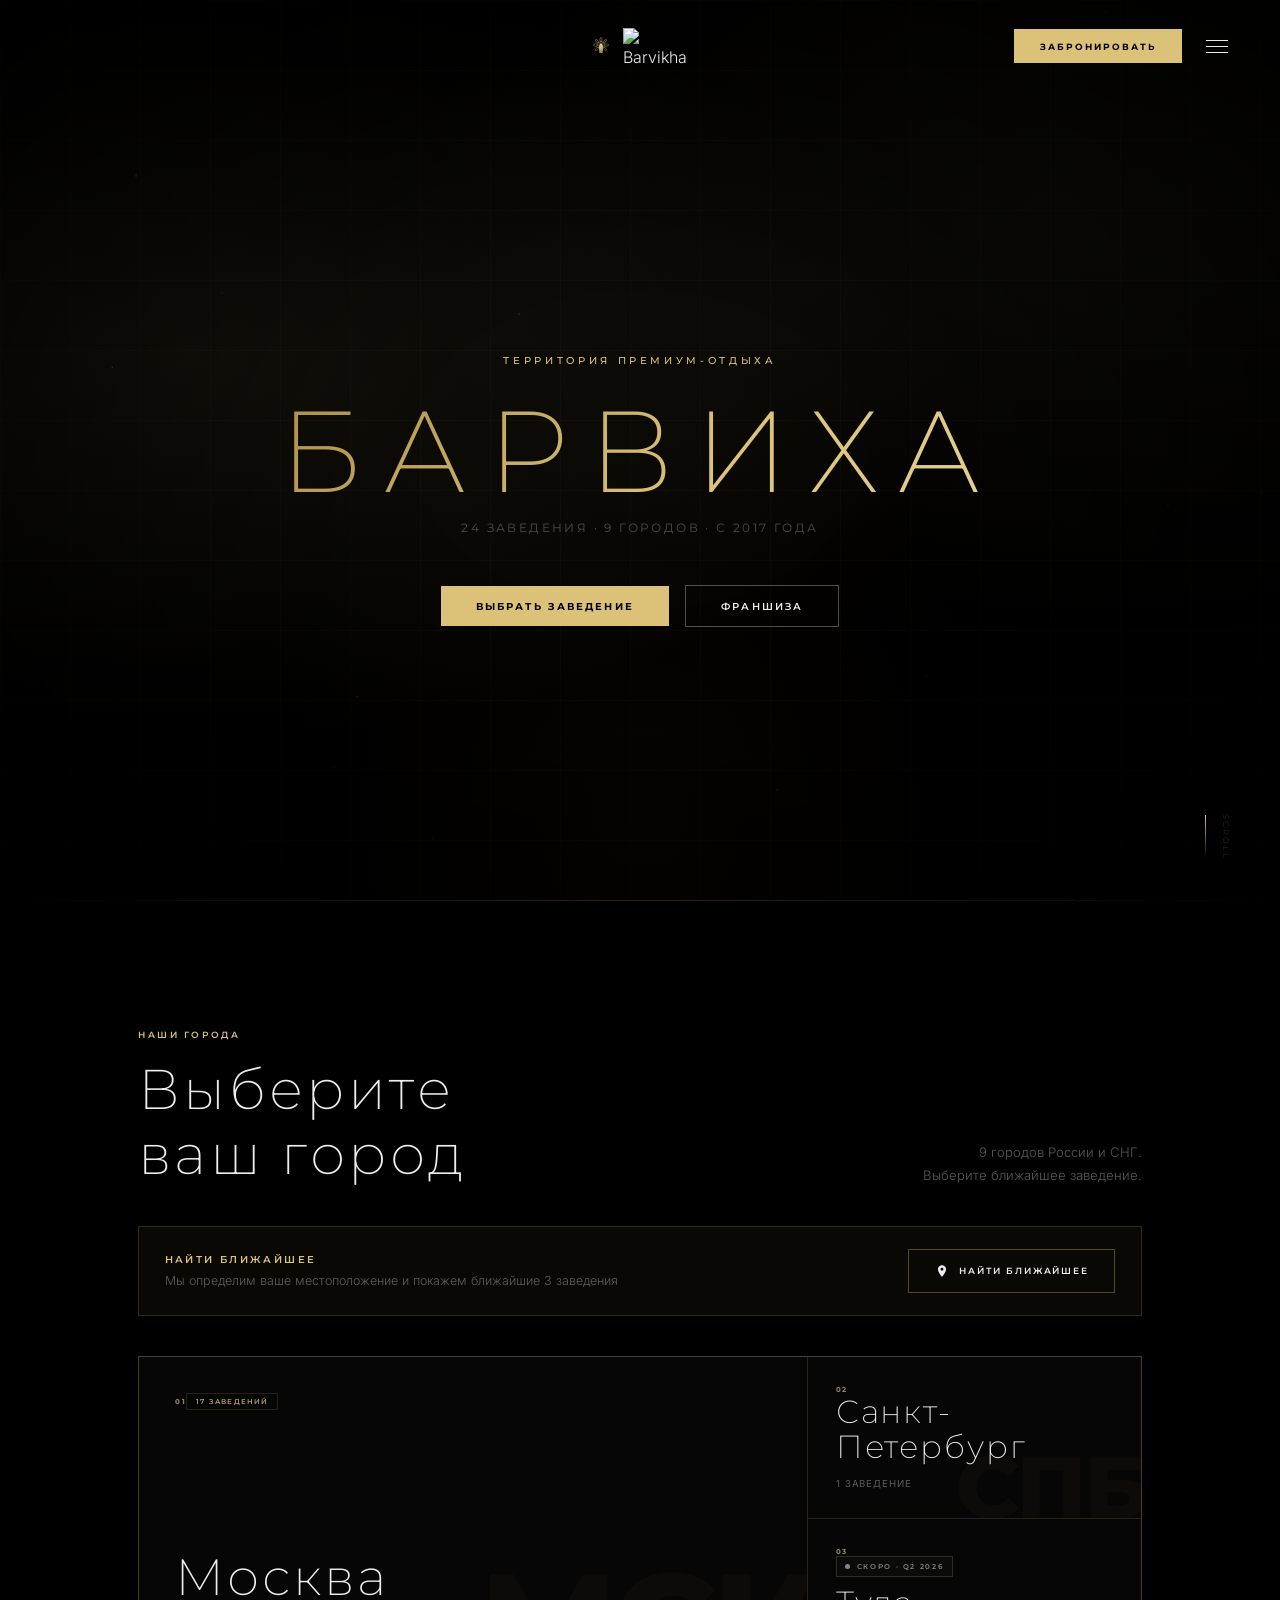
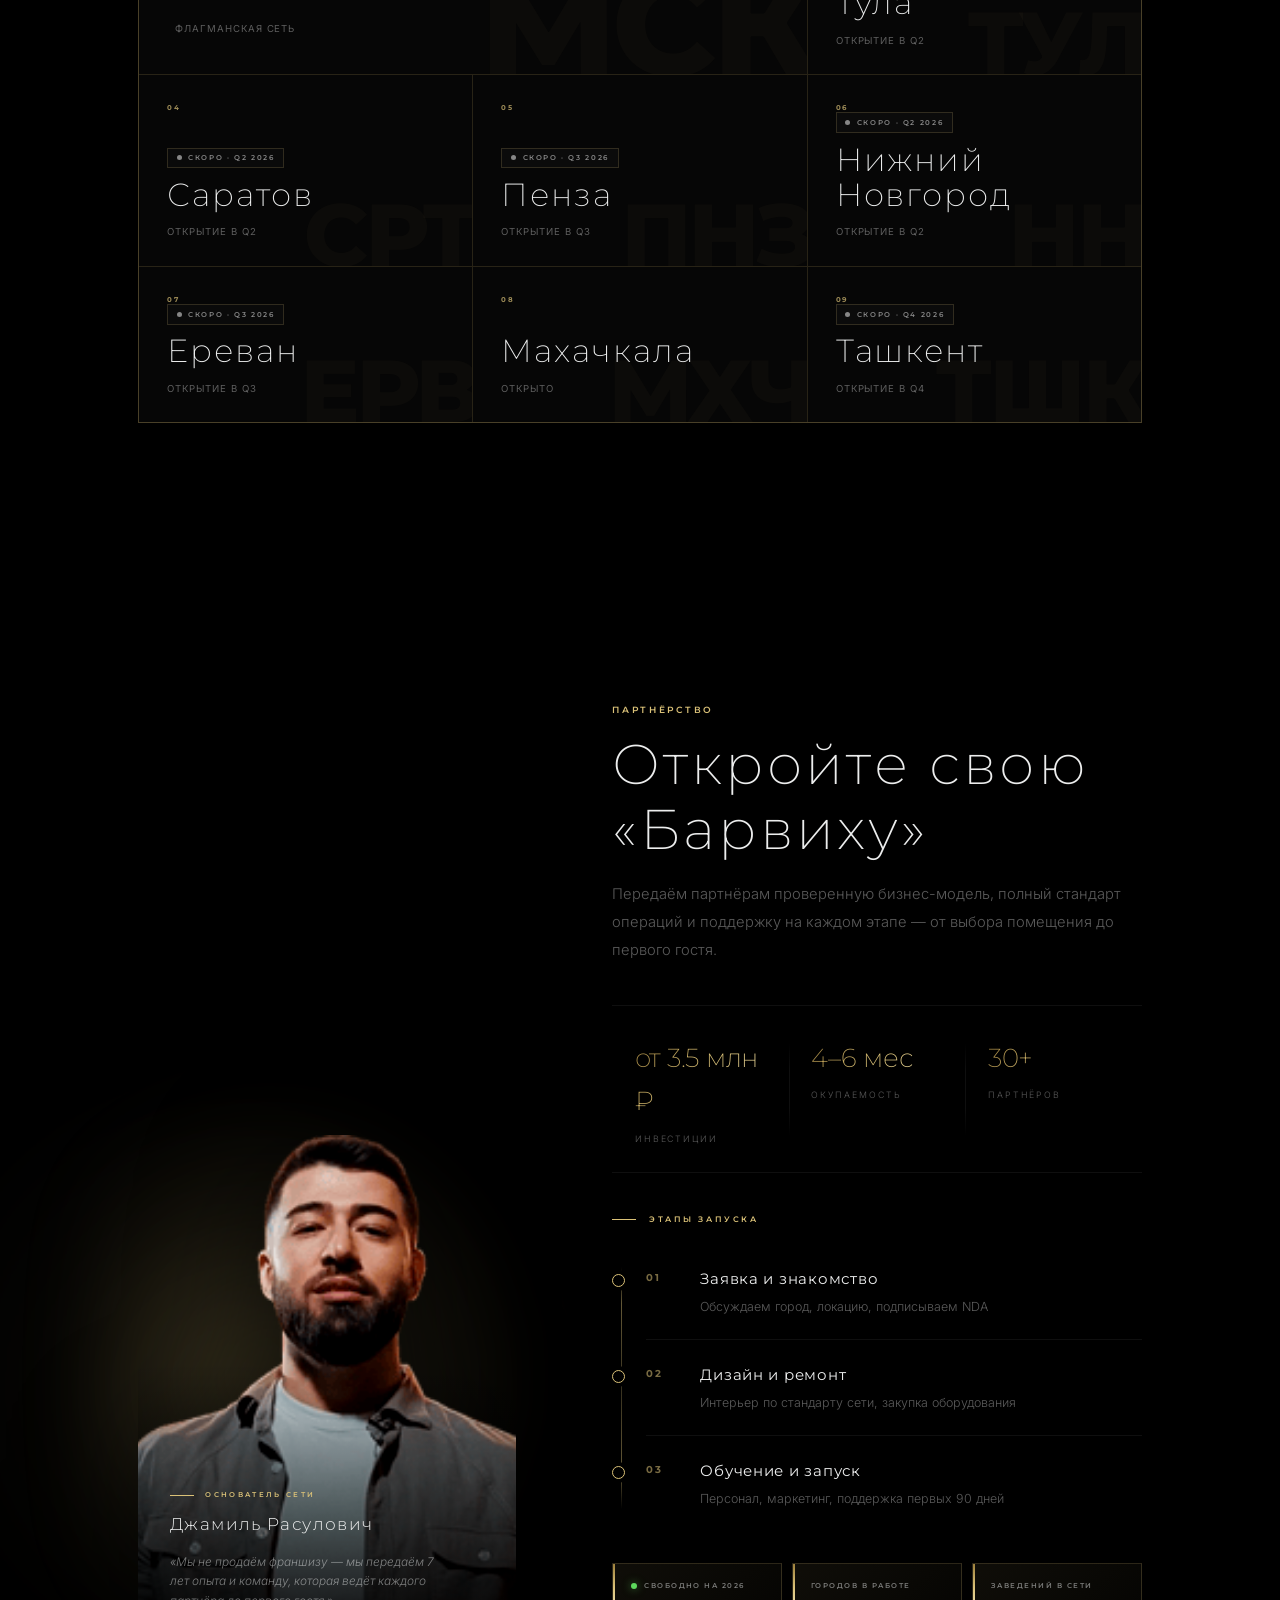
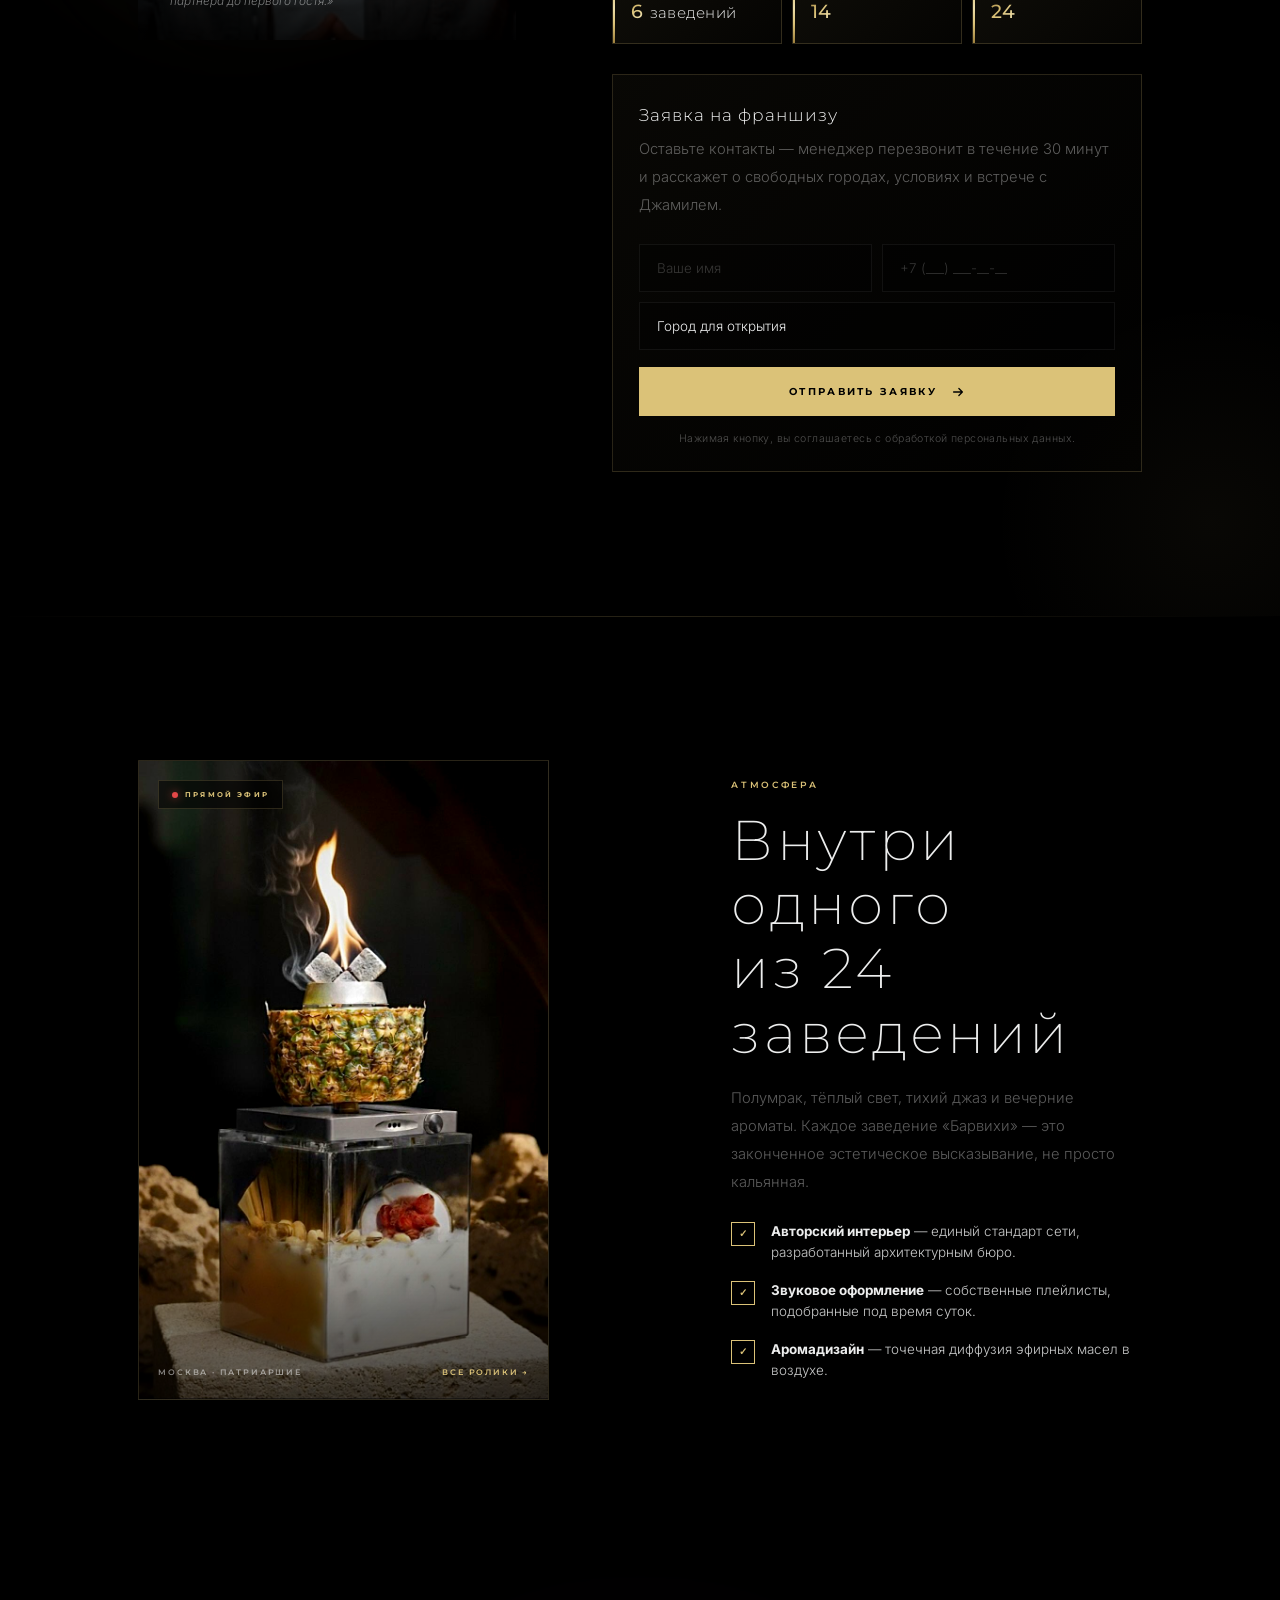
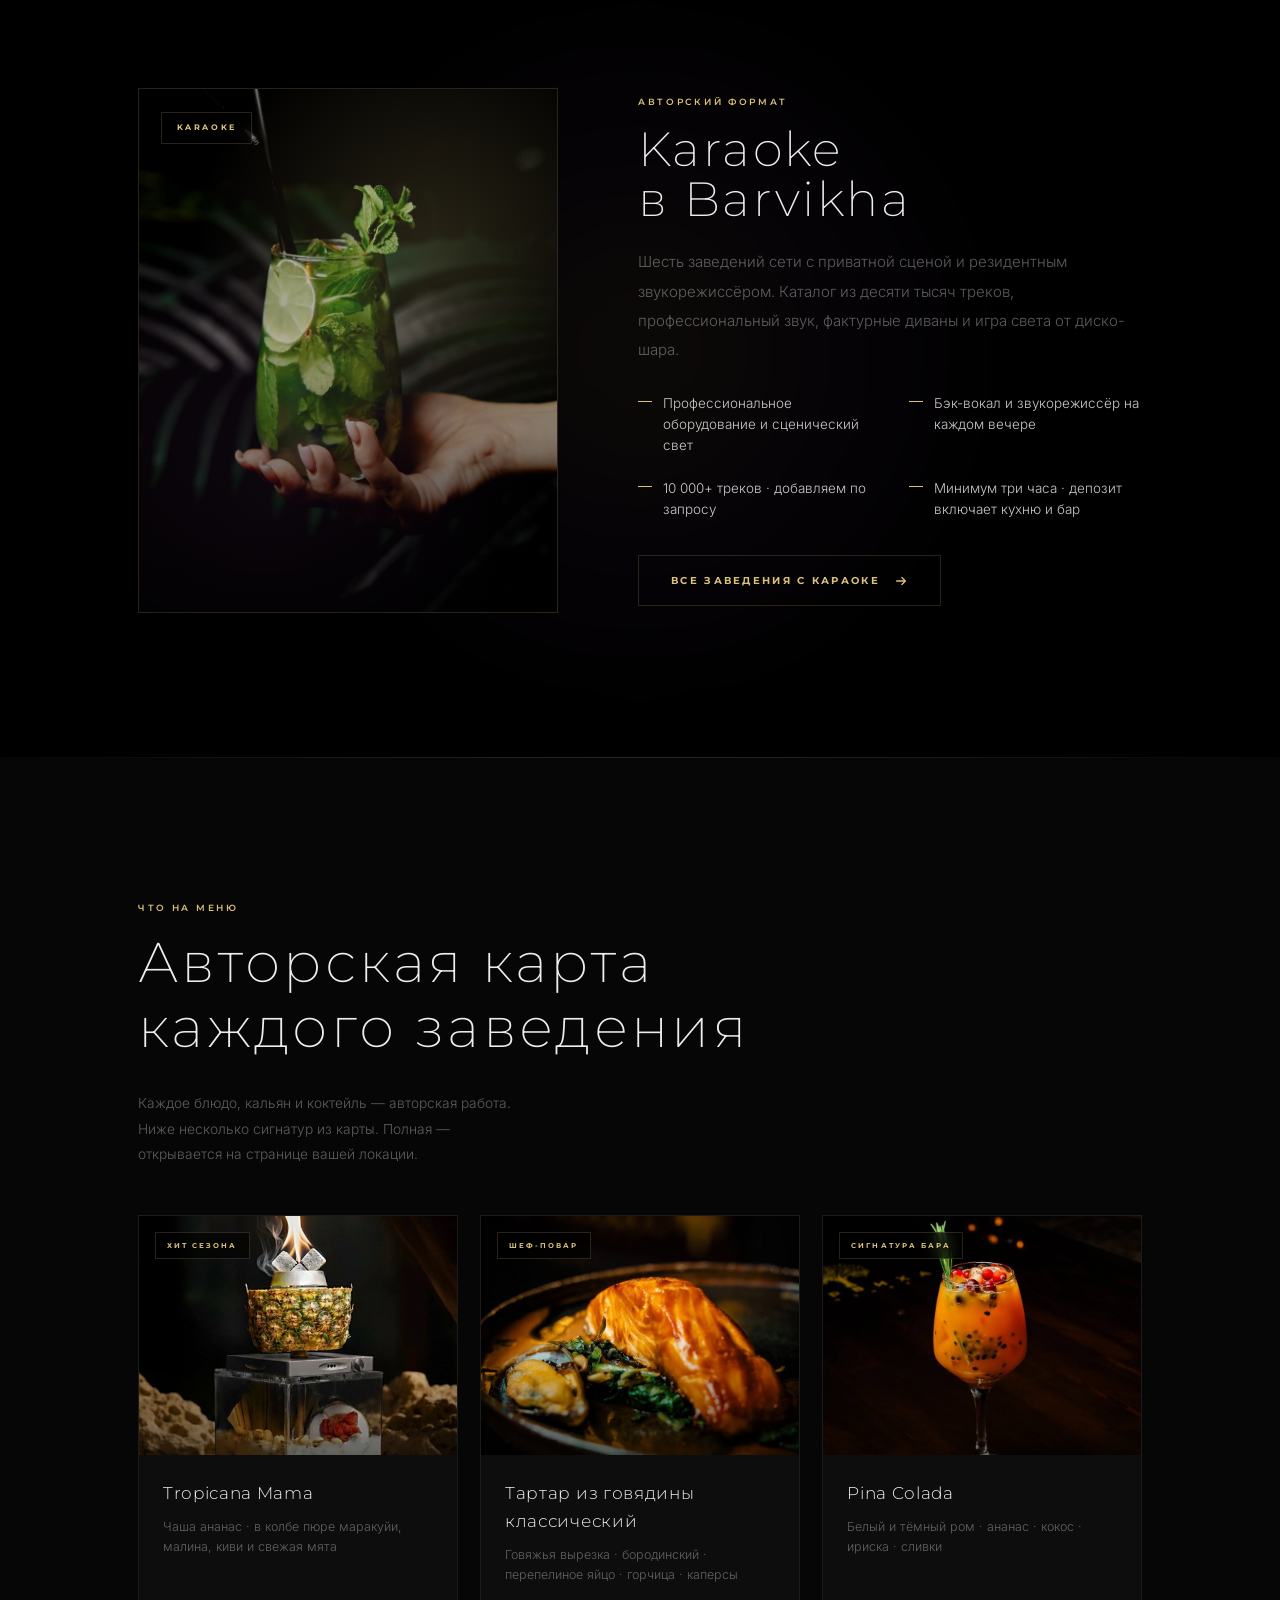
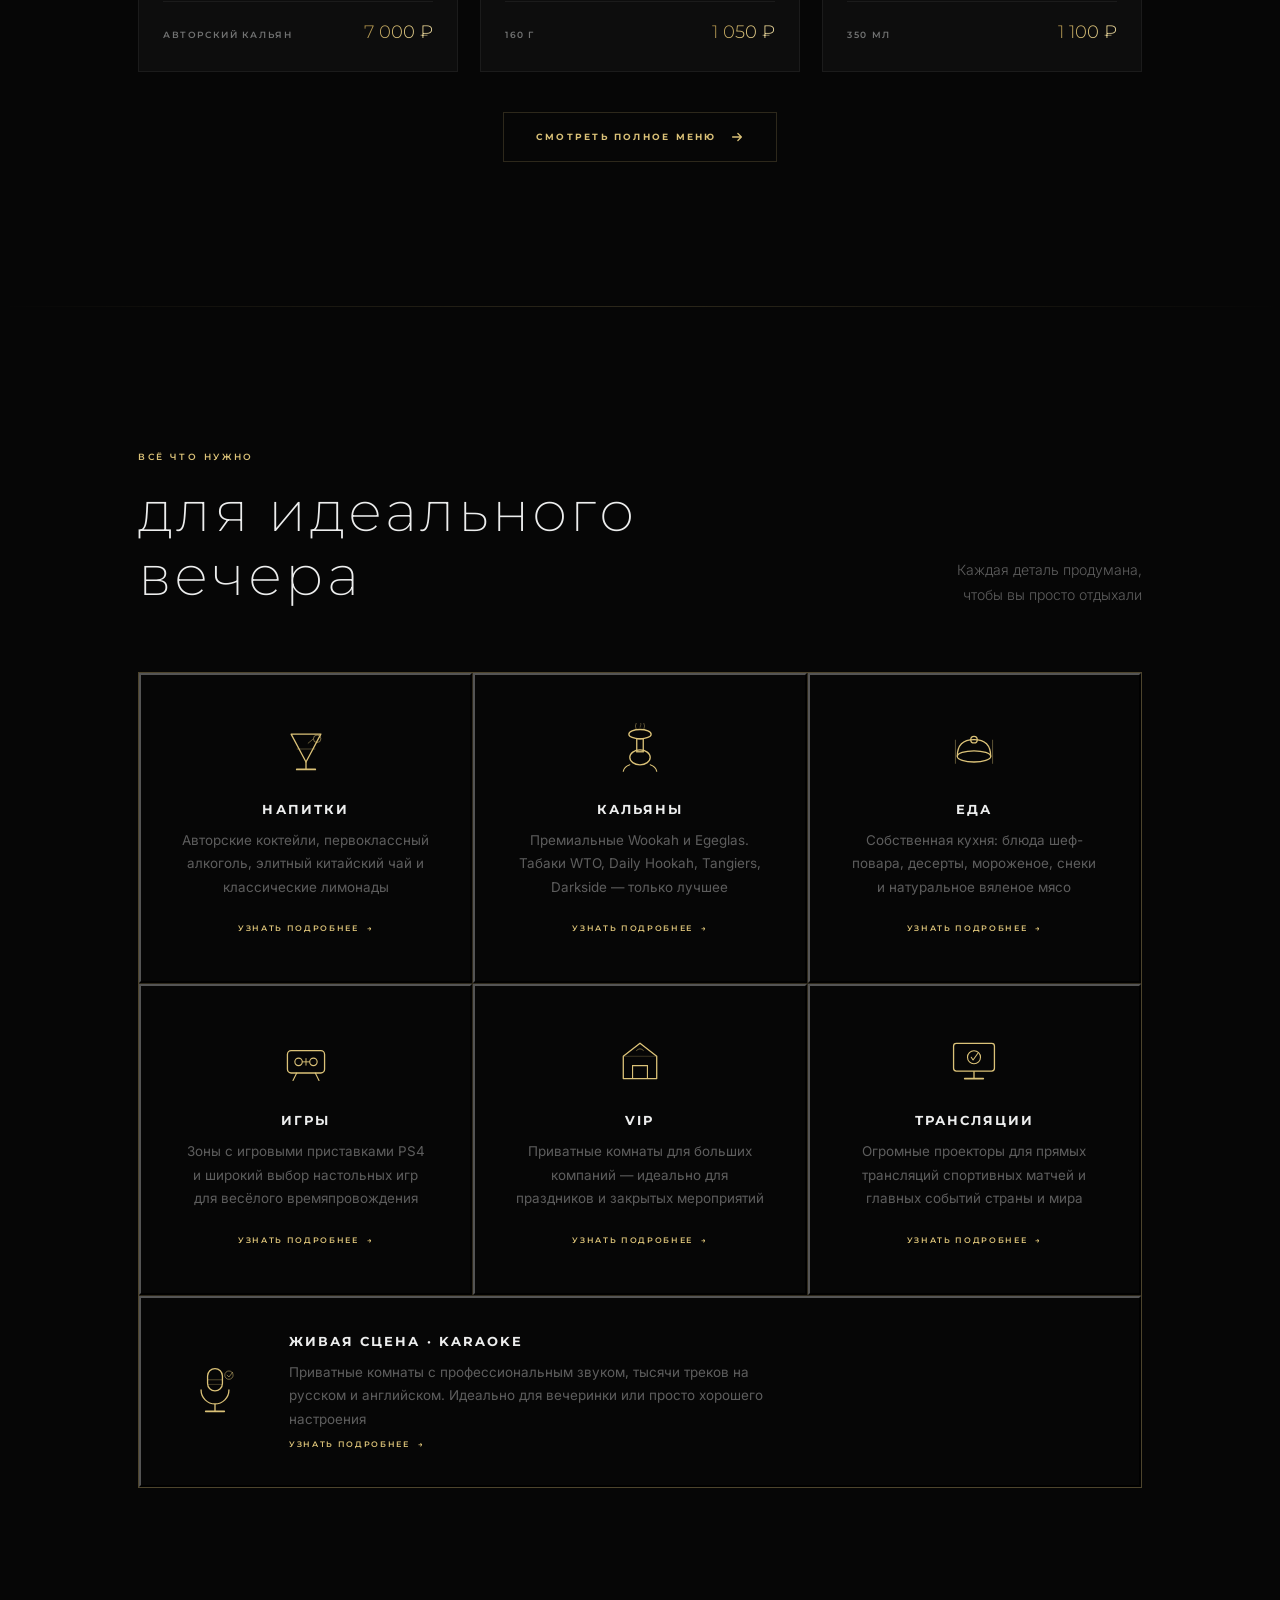
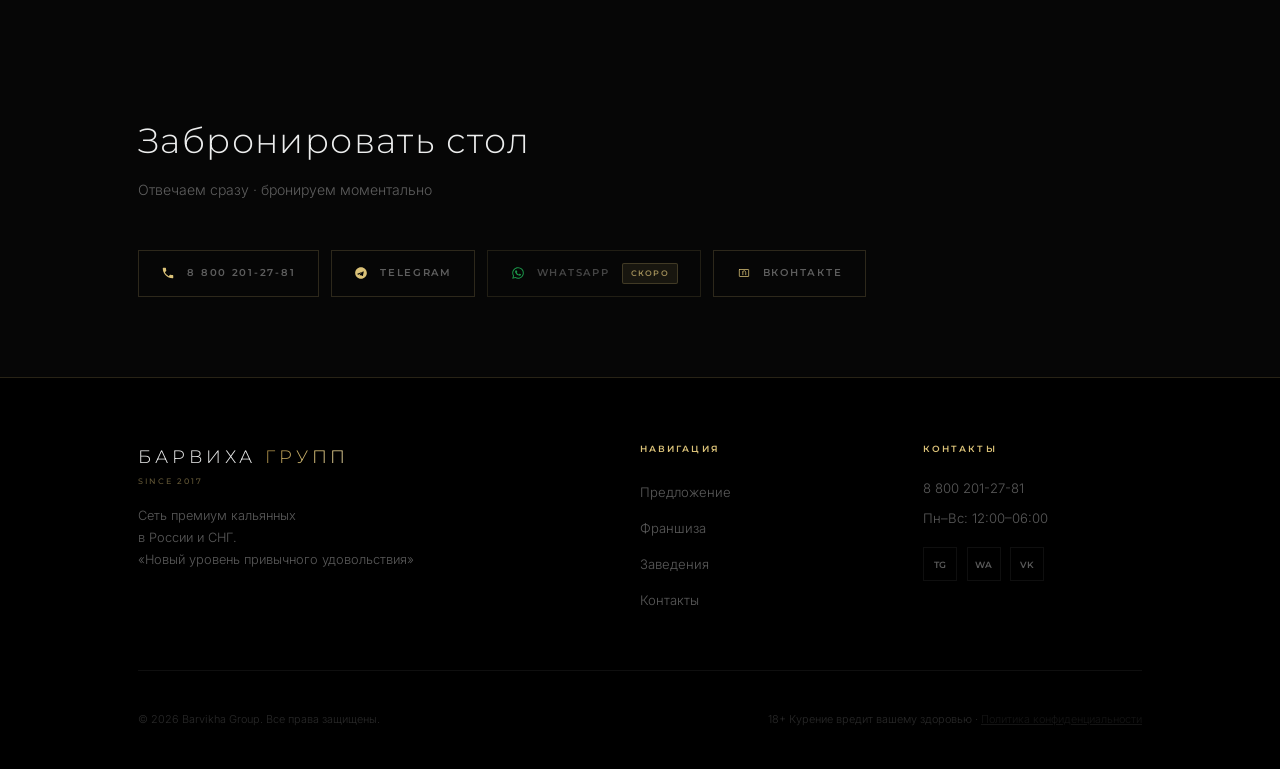
==== commit 2b99a075: "Чекпоинт перед полным редизайном сайта Фиксируем текущее рабочее состояние лендинга Барвиха перед ап" ====
--- a/index.html
+++ b/index.html
@@ -9,18 +9,18 @@
 <meta property="og:description" content="24 заведения · 9 городов · Премиум кальяны, авторская кухня, бар, VIP. Забронируй стол прямо сейчас."/>
 <meta property="og:image" content="https://barvikhagroup.ru/img/main/large-logo.png"/>
 <meta property="og:type" content="website"/>
-<meta name="theme-color" content="#C9A84C"/>
-<link rel="icon" href="data:image/svg+xml,<svg xmlns='http://www.w3.org/2000/svg' viewBox='0 0 32 32'><rect width='32' height='32' fill='%23000'/><text y='24' x='4' font-size='24' fill='%23C9A84C' font-family='serif' font-weight='bold'>B</text></svg>"/>
+<meta name="theme-color" content="#DBC278"/>
+<link rel="icon" href="data:image/svg+xml,<svg xmlns='http://www.w3.org/2000/svg' viewBox='0 0 32 32'><rect width='32' height='32' fill='%23000'/><text y='24' x='4' font-size='24' fill='%23DBC278' font-family='serif' font-weight='bold'>B</text></svg>"/>
 <link href="https://fonts.googleapis.com/css2?family=Montserrat:ital,wght@0,200;0,300;0,400;0,500;0,600;0,700;0,800;1,200&family=Inter:wght@300;400;500&display=swap" rel="stylesheet"/>
 <style>
 *,*::before,*::after{margin:0;padding:0;box-sizing:border-box}
 :root{
   --bg:#000;--s1:#060606;--s2:#0d0d0d;--s3:#111;
-  --gold:#C9A84C;--gold-lt:#E8D5A3;--gold-dk:#8B6914;
-  --gold-grad:linear-gradient(135deg,#8B6914 0%,#C9A84C 30%,#E8D5A3 55%,#C9A84C 75%,#8B6914 100%);
-  --white:#F5F0E8;--muted:rgba(245,240,232,.38);--border:rgba(255,255,255,.06);
-  --b-gold:rgba(201,168,76,.18);--b-gold2:rgba(201,168,76,.35);
-  --glow:0 0 50px rgba(201,168,76,.25),0 0 100px rgba(201,168,76,.1);
+  --gold:#DBC278;--gold-lt:#EBDCA9;--gold-dk:#9C7E3A;
+  --gold-grad:linear-gradient(135deg,#9C7E3A 0%,#DBC278 30%,#EBDCA9 55%,#DBC278 75%,#9C7E3A 100%);
+  --white:#ECEDED;--muted:rgba(236,237,237,.38);--border:rgba(255,255,255,.06);
+  --b-gold:rgba(219,194,120,.18);--b-gold2:rgba(219,194,120,.35);
+  --glow:0 0 50px rgba(219,194,120,.25),0 0 100px rgba(219,194,120,.1);
   --hd:'Montserrat',sans-serif;--bd:'Inter',sans-serif;
   --ease:cubic-bezier(.22,.61,.36,1)
 }
@@ -121,15 +121,15 @@
 .hero-atm::before{
   content:'';position:absolute;inset:0;
   background:
-    radial-gradient(ellipse at 15% 40%,rgba(201,168,76,.09) 0%,transparent 50%),
-    radial-gradient(ellipse at 85% 25%,rgba(201,168,76,.06) 0%,transparent 45%),
+    radial-gradient(ellipse at 15% 40%,rgba(219,194,120,.09) 0%,transparent 50%),
+    radial-gradient(ellipse at 85% 25%,rgba(219,194,120,.06) 0%,transparent 45%),
     radial-gradient(ellipse at 50% 90%,rgba(150,100,20,.05) 0%,transparent 40%)
 }
 .hero-grid-bg{
   position:absolute;inset:0;
   background-image:
-    linear-gradient(rgba(201,168,76,.022) 1px,transparent 1px),
-    linear-gradient(90deg,rgba(201,168,76,.022) 1px,transparent 1px);
+    linear-gradient(rgba(219,194,120,.022) 1px,transparent 1px),
+    linear-gradient(90deg,rgba(219,194,120,.022) 1px,transparent 1px);
   background-size:70px 70px
 }
 .hero-vign{position:absolute;inset:0;background:radial-gradient(ellipse at center,transparent 25%,rgba(0,0,0,.75) 100%)}
@@ -153,12 +153,12 @@
 }
 .hero-brand-sub{
   font-family:var(--hd);font-size:clamp(.7rem,2vw,1.1rem);font-weight:300;letter-spacing:.6em;
-  color:rgba(245,240,232,.35);margin:.5rem 0 .4rem;
+  color:rgba(236,237,237,.35);margin:.5rem 0 .4rem;
   opacity:0;animation:fu 1s var(--ease) forwards .5s
 }
 .hero-tagline{
   font-family:var(--hd);font-size:clamp(.6rem,1.2vw,.75rem);font-weight:400;letter-spacing:.2em;
-  text-transform:uppercase;color:rgba(245,240,232,.3);margin-bottom:3rem;
+  text-transform:uppercase;color:rgba(236,237,237,.3);margin-bottom:3rem;
   opacity:0;animation:fu 1s var(--ease) forwards .65s
 }
 
@@ -197,7 +197,7 @@
 }
 .city-card::after{
   content:'';position:absolute;inset:0;
-  background:linear-gradient(135deg,rgba(201,168,76,.06) 0%,transparent 60%);
+  background:linear-gradient(135deg,rgba(219,194,120,.06) 0%,transparent 60%);
   opacity:0;transition:opacity .4s
 }
 .city-card:hover{background:#080808}
@@ -209,7 +209,7 @@
   background-clip:text;animation:goldShimmer 4s ease-in-out infinite
 }
 .city-card:hover .cc-arr{opacity:1;transform:translateX(0)}
-.city-card:hover .cc-bg{color:rgba(201,168,76,.07)}
+.city-card:hover .cc-bg{color:rgba(219,194,120,.07)}
 
 .cc-top{display:flex;align-items:center;justify-content:space-between;position:relative;z-index:1}
 .cc-num{
@@ -230,7 +230,7 @@
 .cc-meta{display:flex;align-items:center;justify-content:space-between}
 .cc-count{font-size:.6rem;color:var(--muted);letter-spacing:.1em;text-transform:uppercase}
 .cc-status{display:inline-flex;align-items:center;gap:.4rem;font-family:var(--hd);font-size:.46rem;font-weight:600;letter-spacing:.22em;text-transform:uppercase;padding:.3rem .55rem;margin-bottom:.55rem;border:1px solid var(--b-gold)}
-.cc-status.soon{color:rgba(245,240,232,.55);background:rgba(255,255,255,.02)}
+.cc-status.soon{color:rgba(236,237,237,.55);background:rgba(255,255,255,.02)}
 .cc-status.today{color:#000;background:var(--gold);border-color:var(--gold);animation:goldShimmer 6s ease-in-out infinite}
 .cc-status .cs-d{width:5px;height:5px;border-radius:50%;background:currentColor;animation:urgPulse 1.6s ease-in-out infinite}
 .city-card.is-soon{opacity:.55}
@@ -244,7 +244,7 @@
 .cc-bg{
   position:absolute;right:-.05em;bottom:-.15em;
   font-family:var(--hd);font-size:5.5rem;font-weight:800;letter-spacing:-.04em;
-  color:rgba(201,168,76,.03);line-height:1;
+  color:rgba(219,194,120,.03);line-height:1;
   pointer-events:none;user-select:none;
   transition:color .4s;
   z-index:0
@@ -388,7 +388,7 @@
 }
 .feat::after{
   content:'';position:absolute;inset:0;
-  background:linear-gradient(135deg,rgba(201,168,76,.05) 0%,transparent 60%);
+  background:linear-gradient(135deg,rgba(219,194,120,.05) 0%,transparent 60%);
   opacity:0;transition:opacity .4s
 }
 .feat:hover{background:#090909}
@@ -420,13 +420,13 @@
 .fr-bg::before{
   content:'';position:absolute;left:-10%;top:50%;
   width:720px;height:720px;transform:translateY(-50%);
-  background:radial-gradient(circle,rgba(201,168,76,.07) 0%,rgba(201,168,76,.025) 35%,transparent 65%);
+  background:radial-gradient(circle,rgba(219,194,120,.07) 0%,rgba(219,194,120,.025) 35%,transparent 65%);
   pointer-events:none;filter:blur(8px)
 }
 .fr-bg::after{
   content:'';position:absolute;right:-15%;bottom:-10%;
   width:520px;height:520px;
-  background:radial-gradient(circle,rgba(201,168,76,.04) 0%,transparent 60%);
+  background:radial-gradient(circle,rgba(219,194,120,.04) 0%,transparent 60%);
   pointer-events:none
 }
 .fr-inner{display:grid;grid-template-columns:5fr 7fr;gap:6rem;align-items:center;position:relative;z-index:1}
@@ -434,7 +434,7 @@
 /* Дышащее золотое свечение позади фото */
 .fr-photo-wrap::before{
   content:'';position:absolute;inset:-50px;z-index:-1;
-  background:radial-gradient(ellipse at 38% 48%,rgba(201,168,76,.22) 0%,rgba(201,168,76,.08) 35%,transparent 65%);
+  background:radial-gradient(ellipse at 38% 48%,rgba(219,194,120,.22) 0%,rgba(219,194,120,.08) 35%,transparent 65%);
   filter:blur(38px);pointer-events:none;
   animation:photoAura 6s ease-in-out infinite
 }
@@ -457,7 +457,7 @@
 }
 .fr-photo.in img.fr-static{opacity:1;transform:none}
 .fr-photo.in:hover img.fr-static{
-  filter:saturate(1) contrast(1.08) drop-shadow(0 25px 80px rgba(201,168,76,.18)) drop-shadow(0 25px 60px rgba(0,0,0,.7));
+  filter:saturate(1) contrast(1.08) drop-shadow(0 25px 80px rgba(219,194,120,.18)) drop-shadow(0 25px 60px rgba(0,0,0,.7));
   transform:scale(1.015)
 }
 .fr-photo-overlay{
@@ -487,7 +487,7 @@
 }
 .fr-photo-quote{
   font-family:var(--bd);font-size:.74rem;font-style:italic;line-height:1.65;
-  color:rgba(245,240,232,.5);margin-top:.3rem;max-width:90%
+  color:rgba(236,237,237,.5);margin-top:.3rem;max-width:90%
 }
 /* Stats - inline with subtle separators and animated underline */
 .fr-nums{
@@ -509,7 +509,7 @@
   background:var(--gold);transform:scaleX(0);transform-origin:left;
   transition:transform .55s var(--ease)
 }
-.frn:hover{background:rgba(201,168,76,.025)}
+.frn:hover{background:rgba(219,194,120,.025)}
 .frn:hover::after{transform:scaleX(1)}
 .frn:hover .frn-v{transform:translateY(-1px)}
 .frn-v{
@@ -531,7 +531,7 @@
 .fr-steps{position:relative;padding-left:2.1rem}
 .fr-steps::before{
   content:'';position:absolute;left:.55rem;top:1.4rem;bottom:1.4rem;width:1px;
-  background:linear-gradient(to bottom,transparent,rgba(201,168,76,.45) 15%,rgba(201,168,76,.25) 50%,rgba(201,168,76,.45) 85%,transparent)
+  background:linear-gradient(to bottom,transparent,rgba(219,194,120,.45) 15%,rgba(219,194,120,.25) 50%,rgba(219,194,120,.45) 85%,transparent)
 }
 .fr-step{
   display:flex;gap:1.4rem;padding:1.4rem 0;
@@ -554,7 +554,7 @@
 }
 .fr-step:hover{transform:translateX(6px)}
 .fr-step:hover::before{
-  border-color:var(--gold);box-shadow:0 0 0 4px var(--bg),0 0 18px rgba(201,168,76,.5)
+  border-color:var(--gold);box-shadow:0 0 0 4px var(--bg),0 0 18px rgba(219,194,120,.5)
 }
 .fr-step:hover::after{transform:scale(1)}
 .fr-step-n{
@@ -577,11 +577,11 @@
 }
 .fr-cta::after{content:'';position:absolute;inset:0;background:linear-gradient(110deg,transparent 40%,rgba(255,255,255,.28) 50%,transparent 60%);transform:translateX(-100%);transition:transform .55s}
 .fr-cta:hover::after{transform:translateX(100%)}
-.fr-cta:hover{box-shadow:0 12px 40px -8px rgba(201,168,76,.45),var(--glow);transform:translateY(-2px)}
+.fr-cta:hover{box-shadow:0 12px 40px -8px rgba(219,194,120,.45),var(--glow);transform:translateY(-2px)}
 /* Urgency-strip — живые индикаторы */
 .fr-urgency{display:grid;grid-template-columns:repeat(3,1fr);gap:.65rem;margin:2rem 0 1.5rem}
 .fr-urg{
-  background:linear-gradient(135deg,rgba(201,168,76,.07),rgba(201,168,76,.02));
+  background:linear-gradient(135deg,rgba(219,194,120,.07),rgba(219,194,120,.02));
   border:1px solid var(--b-gold);padding:.95rem 1.1rem;
   position:relative;overflow:hidden
 }
@@ -592,7 +592,7 @@
   box-shadow:0 0 8px rgba(93,217,93,.6);animation:urgPulse 1.6s ease-in-out infinite
 }
 @keyframes urgPulse{0%,100%{opacity:1;transform:scale(1)}50%{opacity:.5;transform:scale(.8)}}
-.fr-urg-l{font-family:var(--hd);font-size:.42rem;font-weight:600;letter-spacing:.22em;text-transform:uppercase;color:rgba(245,240,232,.5);display:block;margin-bottom:.35rem}
+.fr-urg-l{font-family:var(--hd);font-size:.42rem;font-weight:600;letter-spacing:.22em;text-transform:uppercase;color:rgba(236,237,237,.5);display:block;margin-bottom:.35rem}
 .fr-urg-v{font-family:var(--hd);font-size:.95rem;font-weight:300;letter-spacing:.02em;color:var(--white);display:flex;align-items:baseline}
 .fr-urg-v b{font-weight:500;
   background:var(--gold-grad);background-size:200% 100%;
@@ -602,7 +602,7 @@
 .fr-lead{
   margin-top:1.85rem;
   padding:1.7rem 1.6rem 1.5rem;border:1px solid var(--b-gold);
-  background:linear-gradient(135deg,rgba(201,168,76,.04),rgba(0,0,0,.3));
+  background:linear-gradient(135deg,rgba(219,194,120,.04),rgba(0,0,0,.3));
   position:relative;overflow:hidden
 }
 .fr-lead::before{
@@ -623,7 +623,7 @@
 }
 .fr-form input::placeholder{color:rgba(255,255,255,.2)}
 .fr-form select option{background:#0d0d0d}
-.fr-form input:focus,.fr-form select:focus{border-color:var(--gold);background:rgba(201,168,76,.04)}
+.fr-form input:focus,.fr-form select:focus{border-color:var(--gold);background:rgba(219,194,120,.04)}
 .fr-form .frf-full{grid-column:1/-1}
 .fr-form .fr-cta{margin-top:.45rem;width:100%;justify-content:center;padding:1.1rem 2rem}
 .fr-lead-note{font-size:.66rem;color:rgba(255,255,255,.3);margin-top:.85rem;text-align:center;letter-spacing:.04em}
@@ -632,7 +632,7 @@
 .tst-bg{background:var(--s1);position:relative;overflow:hidden}
 .tst-bg::before{
   content:'';position:absolute;top:-15%;right:-10%;width:680px;height:680px;
-  background:radial-gradient(circle,rgba(201,168,76,.05) 0%,transparent 65%);
+  background:radial-gradient(circle,rgba(219,194,120,.05) 0%,transparent 65%);
   pointer-events:none;filter:blur(20px)
 }
 .tst-hd{display:flex;justify-content:space-between;align-items:flex-end;gap:2rem;flex-wrap:wrap;margin-bottom:3.5rem;position:relative;z-index:1}
@@ -650,12 +650,12 @@
 }
 .tst-card::after{
   content:'\201C';position:absolute;top:.7rem;right:1.2rem;
-  font-family:'Cormorant Garamond',serif;font-size:5rem;color:rgba(201,168,76,.12);
+  font-family:'Cormorant Garamond',serif;font-size:5rem;color:rgba(219,194,120,.12);
   line-height:1;font-weight:600
 }
 .tst-card:hover{transform:translateY(-4px);border-color:var(--b-gold);box-shadow:0 20px 50px -20px rgba(0,0,0,.6)}
 .tst-card:hover::before{transform:scaleY(1)}
-.tst-quote{font-family:var(--bd);font-size:.88rem;line-height:1.75;color:rgba(245,240,232,.88);font-style:italic;flex:1;position:relative;z-index:1}
+.tst-quote{font-family:var(--bd);font-size:.88rem;line-height:1.75;color:rgba(236,237,237,.88);font-style:italic;flex:1;position:relative;z-index:1}
 .tst-meta{display:flex;align-items:center;gap:.95rem;border-top:1px solid var(--border);padding-top:1.1rem;position:relative;z-index:1}
 .tst-ava{
   width:48px;height:48px;flex-shrink:0;
@@ -663,7 +663,7 @@
   display:flex;align-items:center;justify-content:center;
   font-family:var(--hd);font-size:.78rem;font-weight:400;letter-spacing:.05em;
   color:var(--gold);
-  background:linear-gradient(135deg,rgba(201,168,76,.08),rgba(0,0,0,.4))
+  background:linear-gradient(135deg,rgba(219,194,120,.08),rgba(0,0,0,.4))
 }
 .tst-info{flex:1;min-width:0}
 .tst-name{font-family:var(--hd);font-size:.86rem;font-weight:400;letter-spacing:.04em;color:var(--white);margin-bottom:.25rem}
@@ -707,31 +707,31 @@
 .atm-play{
   position:absolute;left:50%;top:50%;transform:translate(-50%,-50%);z-index:4;
   width:78px;height:78px;border-radius:50%;
-  background:rgba(201,168,76,.92);color:#000;
+  background:rgba(219,194,120,.92);color:#000;
   display:flex;align-items:center;justify-content:center;cursor:pointer;border:none;
-  box-shadow:0 0 0 0 rgba(201,168,76,.7);animation:atmPulse 2.4s ease-in-out infinite;
+  box-shadow:0 0 0 0 rgba(219,194,120,.7);animation:atmPulse 2.4s ease-in-out infinite;
   transition:transform .35s,box-shadow .35s
 }
-@keyframes atmPulse{0%{box-shadow:0 0 0 0 rgba(201,168,76,.55)}70%{box-shadow:0 0 0 28px rgba(201,168,76,0)}100%{box-shadow:0 0 0 0 rgba(201,168,76,0)}}
+@keyframes atmPulse{0%{box-shadow:0 0 0 0 rgba(219,194,120,.55)}70%{box-shadow:0 0 0 28px rgba(219,194,120,0)}100%{box-shadow:0 0 0 0 rgba(219,194,120,0)}}
 .atm-play:hover{transform:translate(-50%,-50%) scale(1.1);background:#fff}
 .atm-play svg{margin-left:4px}
 .atm-meta{position:absolute;bottom:1.2rem;left:1.2rem;right:1.2rem;z-index:3;display:flex;justify-content:space-between;align-items:flex-end}
-.atm-meta-l{font-family:var(--hd);font-size:.52rem;font-weight:600;letter-spacing:.22em;text-transform:uppercase;color:rgba(245,240,232,.55)}
+.atm-meta-l{font-family:var(--hd);font-size:.52rem;font-weight:600;letter-spacing:.22em;text-transform:uppercase;color:rgba(236,237,237,.55)}
 .atm-meta-r{font-family:var(--hd);font-size:.52rem;font-weight:600;letter-spacing:.22em;text-transform:uppercase;color:var(--gold)}
 .atm-txt h2{margin-bottom:1.25rem}
 .atm-txt p{font-size:.92rem;color:var(--muted);line-height:1.9;margin-bottom:1.5rem}
 .atm-bullets{display:flex;flex-direction:column;gap:1rem;margin-top:1rem}
-.atm-bul{display:flex;align-items:flex-start;gap:1rem;font-size:.84rem;color:rgba(245,240,232,.85);line-height:1.6}
+.atm-bul{display:flex;align-items:flex-start;gap:1rem;font-size:.84rem;color:rgba(236,237,237,.85);line-height:1.6}
 .atm-bul-ico{width:24px;height:24px;flex-shrink:0;border:1px solid var(--gold);display:flex;align-items:center;justify-content:center;color:var(--gold);font-family:var(--hd);font-size:.6rem;font-weight:700;margin-top:1px}
 
 /* ═══ KARAOKE INVITE ═══ */
 .kar-inv-bg{background:var(--bg);position:relative;overflow:hidden}
-.kar-inv-bg::before{content:'';position:absolute;left:50%;top:50%;width:760px;height:760px;transform:translate(-50%,-50%);background:radial-gradient(circle,rgba(201,168,76,.06) 0%,rgba(170,80,180,.04) 35%,transparent 70%);filter:blur(40px);pointer-events:none}
+.kar-inv-bg::before{content:'';position:absolute;left:50%;top:50%;width:760px;height:760px;transform:translate(-50%,-50%);background:radial-gradient(circle,rgba(219,194,120,.06) 0%,rgba(170,80,180,.04) 35%,transparent 70%);filter:blur(40px);pointer-events:none}
 .kar-inv-grid{display:grid;grid-template-columns:5fr 6fr;gap:5rem;align-items:center;position:relative;z-index:1}
 .kar-inv-img-wrap{position:relative;aspect-ratio:4/5;max-height:580px;overflow:hidden;border:1px solid var(--b-gold)}
 .kar-inv-img-wrap img{width:100%;height:100%;object-fit:cover;display:block;filter:saturate(.85) contrast(1.08) brightness(.7);transition:transform 1.4s var(--ease)}
 .kar-inv-img-wrap:hover img{transform:scale(1.04)}
-.kar-inv-img-wrap::before{content:'';position:absolute;inset:0;z-index:1;background:radial-gradient(circle at 70% 30%,rgba(201,168,76,.18),transparent 50%),radial-gradient(circle at 30% 80%,rgba(170,80,180,.12),transparent 55%);mix-blend-mode:screen;animation:karPulseImg 6s ease-in-out infinite;pointer-events:none}
+.kar-inv-img-wrap::before{content:'';position:absolute;inset:0;z-index:1;background:radial-gradient(circle at 70% 30%,rgba(219,194,120,.18),transparent 50%),radial-gradient(circle at 30% 80%,rgba(170,80,180,.12),transparent 55%);mix-blend-mode:screen;animation:karPulseImg 6s ease-in-out infinite;pointer-events:none}
 @keyframes karPulseImg{0%,100%{opacity:.55}50%{opacity:1}}
 .kar-inv-img-wrap::after{content:'';position:absolute;inset:0;z-index:2;background:linear-gradient(to top,rgba(0,0,0,.7) 0%,transparent 50%);pointer-events:none}
 .kar-inv-tag{position:absolute;top:1.4rem;left:1.4rem;z-index:3;font-family:var(--hd);font-size:.5rem;font-weight:700;letter-spacing:.32em;text-transform:uppercase;color:var(--gold);padding:.55rem .9rem;border:1px solid var(--b-gold);background:rgba(0,0,0,.55);backdrop-filter:blur(8px)}
@@ -739,10 +739,10 @@
 .kar-inv-txt h2{margin-bottom:1.4rem;font-family:var(--hd);font-size:clamp(2rem,4vw,3rem);font-weight:200;letter-spacing:.05em;line-height:1.05}
 .kar-inv-txt p{font-size:.94rem;color:var(--muted);line-height:1.95;margin-bottom:1.5rem}
 .kar-inv-points{display:grid;grid-template-columns:repeat(2,1fr);gap:1.4rem 2.4rem;margin:1.8rem 0 2.2rem}
-.kar-inv-pt{font-size:.84rem;color:rgba(245,240,232,.85);line-height:1.55;display:flex;align-items:flex-start;gap:.7rem}
+.kar-inv-pt{font-size:.84rem;color:rgba(236,237,237,.85);line-height:1.55;display:flex;align-items:flex-start;gap:.7rem}
 .kar-inv-pt::before{content:'';width:14px;height:1px;background:var(--gold);margin-top:.55em;flex-shrink:0}
 .kar-inv-cta{display:inline-flex;align-items:center;gap:.85rem;font-family:var(--hd);font-size:.6rem;font-weight:700;letter-spacing:.24em;text-transform:uppercase;color:var(--gold);padding:1.05rem 2rem;border:1px solid var(--b-gold);transition:background .35s,color .35s,box-shadow .35s}
-.kar-inv-cta:hover{background:var(--gold);color:#000;box-shadow:0 12px 40px -8px rgba(201,168,76,.35)}
+.kar-inv-cta:hover{background:var(--gold);color:#000;box-shadow:0 12px 40px -8px rgba(219,194,120,.35)}
 
 /* ═══ MENU PREVIEW — что вас ждёт ═══ */
 .mpv-bg{background:var(--s1);position:relative}
@@ -764,7 +764,7 @@
 .mpv-name{font-family:var(--hd);font-size:1.05rem;font-weight:300;letter-spacing:.04em;color:var(--white)}
 .mpv-desc{font-size:.78rem;color:var(--muted);line-height:1.65;flex:1}
 .mpv-foot{display:flex;justify-content:space-between;align-items:baseline;border-top:1px solid var(--border);padding-top:.95rem;margin-top:.4rem}
-.mpv-vol{font-family:var(--hd);font-size:.55rem;font-weight:600;letter-spacing:.18em;text-transform:uppercase;color:rgba(245,240,232,.45)}
+.mpv-vol{font-family:var(--hd);font-size:.55rem;font-weight:600;letter-spacing:.18em;text-transform:uppercase;color:rgba(236,237,237,.45)}
 .mpv-price{
   font-family:var(--hd);font-size:1.15rem;font-weight:300;
   background:var(--gold-grad);background-size:200% 100%;
@@ -792,11 +792,11 @@
   color:var(--muted);border:1px solid var(--b-gold);padding:.75rem 1.4rem;
   transition:all .3s;cursor:pointer;background:transparent
 }
-.cs-link:hover{color:var(--gold);border-color:var(--b-gold2);background:rgba(201,168,76,.06)}
+.cs-link:hover{color:var(--gold);border-color:var(--b-gold2);background:rgba(219,194,120,.06)}
 .cs-link svg{width:14px;height:14px;flex-shrink:0}
 .cs-wa{opacity:.72}
 .cs-wa:hover{opacity:1}
-.cs-soon{margin-left:auto;padding:.18rem .5rem;font-size:.5rem;letter-spacing:.16em;background:rgba(201,168,76,.12);color:var(--gold);border:1px solid rgba(201,168,76,.3);border-radius:2px}
+.cs-soon{margin-left:auto;padding:.18rem .5rem;font-size:.5rem;letter-spacing:.16em;background:rgba(219,194,120,.12);color:var(--gold);border:1px solid rgba(219,194,120,.3);border-radius:2px}
 
 /* ═══ EXIT-INTENT MODAL ═══ */
 .exit-modal{position:fixed;inset:0;background:rgba(0,0,0,.85);backdrop-filter:blur(8px);-webkit-backdrop-filter:blur(8px);z-index:200;display:flex;align-items:center;justify-content:center;padding:1.5rem;opacity:0;pointer-events:none;transition:opacity .35s}
@@ -808,27 +808,27 @@
 .exit-modal.on .exit-wrap{transform:none}
 .exit-x{position:absolute;top:.75rem;right:.75rem;background:transparent;border:none;color:var(--muted);font-size:1.6rem;line-height:1;cursor:pointer;width:32px;height:32px;transition:color .2s}
 .exit-x:hover{color:var(--gold)}
-.exit-tag{display:inline-block;font-family:var(--hd);font-size:.55rem;font-weight:600;letter-spacing:.32em;text-transform:uppercase;color:var(--gold);padding-bottom:.5rem;border-bottom:1px solid rgba(201,168,76,.3);margin-bottom:1.25rem}
+.exit-tag{display:inline-block;font-family:var(--hd);font-size:.55rem;font-weight:600;letter-spacing:.32em;text-transform:uppercase;color:var(--gold);padding-bottom:.5rem;border-bottom:1px solid rgba(219,194,120,.3);margin-bottom:1.25rem}
 .exit-h{font-family:var(--hd);font-size:1.85rem;font-weight:300;color:var(--white);margin:0 0 .85rem;letter-spacing:.02em;line-height:1.15}
 .exit-p{font-family:var(--bd);font-size:.85rem;color:var(--muted);line-height:1.55;margin:0 0 1.75rem}
 .exit-form{display:flex;flex-direction:column;gap:.65rem}
 .exit-form input{font-family:var(--bd);font-size:1rem;padding:.95rem 1rem;background:#181818;border:1px solid var(--b-gold);color:var(--white);outline:none;text-align:center;letter-spacing:.04em}
 .exit-form input:focus{border-color:var(--gold)}
 .exit-cta{font-family:var(--hd);font-size:.62rem;font-weight:700;letter-spacing:.24em;text-transform:uppercase;padding:1.05rem 2rem;background:linear-gradient(135deg,var(--gold) 0%,#d4b256 100%);color:#0a0a0a;border:none;cursor:pointer;transition:transform .2s,box-shadow .2s}
-.exit-cta:hover{transform:translateY(-2px);box-shadow:0 12px 32px rgba(201,168,76,.3)}
+.exit-cta:hover{transform:translateY(-2px);box-shadow:0 12px 32px rgba(219,194,120,.3)}
 .exit-fine{display:block;margin-top:1rem;font-family:var(--bd);font-size:.7rem;color:var(--muted);opacity:.65}
 
 /* ═══ FLOATING CTA STACK ═══ */
 .fab-stack{position:fixed;right:1.5rem;bottom:1.5rem;z-index:80;display:flex;flex-direction:column;gap:.6rem;align-items:flex-end;opacity:0;transform:translateY(20px);transition:opacity .4s,transform .4s;pointer-events:none}
 .fab-stack.on{opacity:1;transform:none;pointer-events:auto}
-.fab{display:flex;align-items:center;justify-content:center;border:none;cursor:pointer;text-decoration:none;font-family:var(--hd);font-weight:600;letter-spacing:.18em;text-transform:uppercase;font-size:.6rem;box-shadow:0 8px 28px rgba(0,0,0,.45),0 0 0 1px rgba(201,168,76,.18)}
+.fab{display:flex;align-items:center;justify-content:center;border:none;cursor:pointer;text-decoration:none;font-family:var(--hd);font-weight:600;letter-spacing:.18em;text-transform:uppercase;font-size:.6rem;box-shadow:0 8px 28px rgba(0,0,0,.45),0 0 0 1px rgba(219,194,120,.18)}
 .fab-tg{width:46px;height:46px;border-radius:50%;background:#229ED9;transition:transform .25s}
 .fab-tg:hover{transform:scale(1.08)}
 .fab-wa{width:46px;height:46px;border-radius:50%;background:#25D366;position:relative;transition:transform .25s;opacity:.78}
 .fab-wa:hover{transform:scale(1.08);opacity:1}
-.fab-wa .fab-soon{position:absolute;top:-5px;right:-12px;background:#0a0a0a;color:var(--gold);border:1px solid rgba(201,168,76,.5);padding:2px 5px;font-size:.45rem;letter-spacing:.1em;border-radius:2px}
+.fab-wa .fab-soon{position:absolute;top:-5px;right:-12px;background:#0a0a0a;color:var(--gold);border:1px solid rgba(219,194,120,.5);padding:2px 5px;font-size:.45rem;letter-spacing:.1em;border-radius:2px}
 .fab-book{padding:.85rem 1.5rem;background:linear-gradient(135deg,var(--gold) 0%,#d4b256 100%);color:#0a0a0a;border-radius:30px;transition:transform .25s,box-shadow .25s}
-.fab-book:hover{transform:translateY(-2px);box-shadow:0 12px 36px rgba(201,168,76,.4),0 0 0 1px rgba(201,168,76,.5)}
+.fab-book:hover{transform:translateY(-2px);box-shadow:0 12px 36px rgba(219,194,120,.4),0 0 0 1px rgba(219,194,120,.5)}
 @media(max-width:768px){
   .fab-stack{right:.75rem;bottom:.75rem;gap:.5rem;display:none} /* на мобиле уже есть sticky-бар на location */
 }
@@ -843,7 +843,7 @@
   -webkit-background-clip:text;-webkit-text-fill-color:transparent;background-clip:text;
   animation:goldShimmer 10s ease-in-out infinite
 }
-.ft-logo-since{font-family:var(--hd);font-size:.5rem;font-weight:500;letter-spacing:.25em;text-transform:uppercase;color:rgba(201,168,76,.45);margin-bottom:1rem}
+.ft-logo-since{font-family:var(--hd);font-size:.5rem;font-weight:500;letter-spacing:.25em;text-transform:uppercase;color:rgba(219,194,120,.45);margin-bottom:1rem}
 .ft-desc{font-size:.8rem;color:var(--muted);line-height:1.75}
 .ft-col h4{font-family:var(--hd);font-size:.54rem;font-weight:600;letter-spacing:.24em;text-transform:uppercase;color:var(--gold);margin-bottom:1.4rem}
 .ft-col ul{list-style:none}
@@ -894,12 +894,12 @@
 .cities-sec{position:relative}
 .cities-hd{display:flex;align-items:flex-end;justify-content:space-between;margin-bottom:2.5rem;flex-wrap:wrap;gap:1rem}
 .cities-hd-r{font-size:.82rem;color:var(--muted);line-height:1.7;text-align:right;max-width:260px}
-.geo-cta{display:flex;align-items:center;justify-content:space-between;gap:1.5rem;padding:1.4rem 1.6rem;background:rgba(201,168,76,.04);border:1px solid var(--b-gold);margin-bottom:2.5rem;flex-wrap:wrap}
+.geo-cta{display:flex;align-items:center;justify-content:space-between;gap:1.5rem;padding:1.4rem 1.6rem;background:rgba(219,194,120,.04);border:1px solid var(--b-gold);margin-bottom:2.5rem;flex-wrap:wrap}
 .geo-cta-l{display:flex;flex-direction:column;gap:.3rem}
 .geo-lbl{font-family:var(--hd);font-size:.62rem;font-weight:600;letter-spacing:.24em;text-transform:uppercase;color:var(--gold)}
 .geo-sub{font-size:.78rem;color:var(--muted);line-height:1.5}
 .geo-btn{display:inline-flex;align-items:center;gap:.65rem;font-family:var(--hd);font-size:.58rem;font-weight:600;letter-spacing:.2em;text-transform:uppercase;color:var(--white);background:transparent;border:1px solid var(--b-gold2);padding:.85rem 1.6rem;cursor:pointer;transition:all .3s}
-.geo-btn:hover{color:var(--gold);border-color:var(--gold);background:rgba(201,168,76,.08)}
+.geo-btn:hover{color:var(--gold);border-color:var(--gold);background:rgba(219,194,120,.08)}
 .geo-btn:disabled{opacity:.5;cursor:wait}
 .geo-results{display:grid;grid-template-columns:repeat(3,1fr);gap:1rem;margin-bottom:2.5rem}
 .geo-card{display:block;padding:1.25rem 1.4rem;background:#0c0c0c;border:1px solid var(--b-gold);text-decoration:none;transition:all .3s;position:relative}
@@ -941,7 +941,7 @@
 }
 @keyframes splUp{from{opacity:0;transform:translateY(18px)}to{opacity:1;transform:none}}
 /* Sub word */
-.splash-sub{font-family:var(--hd);font-size:clamp(.85rem,3vw,1.45rem);font-weight:300;letter-spacing:.7em;color:rgba(201,168,76,.52);text-transform:uppercase;opacity:0;animation:fu .55s var(--ease) forwards .65s}
+.splash-sub{font-family:var(--hd);font-size:clamp(.85rem,3vw,1.45rem);font-weight:300;letter-spacing:.7em;color:rgba(219,194,120,.52);text-transform:uppercase;opacity:0;animation:fu .55s var(--ease) forwards .65s}
 /* Since */
 .splash-since{font-family:var(--hd);font-size:.48rem;font-weight:400;letter-spacing:.4em;color:var(--muted);opacity:0;animation:fu .45s ease forwards 1.05s}
 
@@ -1025,12 +1025,12 @@
 /* ═══ FAQ MODAL ═══ */
 .faq-modal{position:fixed;inset:0;z-index:200;background:rgba(0,0,0,.85);backdrop-filter:blur(20px);-webkit-backdrop-filter:blur(20px);opacity:0;pointer-events:none;transition:opacity .45s var(--ease);display:flex;align-items:center;justify-content:center;padding:5rem 1.5rem 2rem;overflow-y:auto}
 .faq-modal.on{opacity:1;pointer-events:all}
-.faq-modal-wrap{position:relative;max-width:920px;width:100%;background:linear-gradient(135deg,#0a0a0a,#000);border:1px solid var(--b-gold);max-height:calc(100vh - 7rem);overflow:hidden;display:flex;flex-direction:column;transform:translateY(28px);transition:transform .55s var(--ease);box-shadow:0 30px 90px rgba(0,0,0,.85),0 0 0 1px rgba(201,168,76,.04)}
+.faq-modal-wrap{position:relative;max-width:920px;width:100%;background:linear-gradient(135deg,#0a0a0a,#000);border:1px solid var(--b-gold);max-height:calc(100vh - 7rem);overflow:hidden;display:flex;flex-direction:column;transform:translateY(28px);transition:transform .55s var(--ease);box-shadow:0 30px 90px rgba(0,0,0,.85),0 0 0 1px rgba(219,194,120,.04)}
 .faq-modal.on .faq-modal-wrap{transform:none}
 .faq-modal-wrap::before{content:'';position:absolute;top:-1px;left:-1px;width:48px;height:48px;border-top:1.5px solid var(--gold);border-left:1.5px solid var(--gold);pointer-events:none;z-index:2}
 .faq-modal-wrap::after{content:'';position:absolute;bottom:-1px;right:-1px;width:48px;height:48px;border-bottom:1.5px solid var(--gold);border-right:1.5px solid var(--gold);pointer-events:none;z-index:2}
 .faq-close{position:absolute;top:1rem;right:1rem;z-index:5;width:38px;height:38px;background:rgba(0,0,0,.6);border:1px solid var(--b-gold);color:var(--white);font-size:1.4rem;line-height:1;cursor:pointer;display:flex;align-items:center;justify-content:center;transition:all .25s;font-family:var(--hd)}
-.faq-close:hover{background:rgba(201,168,76,.15);color:var(--gold);border-color:var(--gold)}
+.faq-close:hover{background:rgba(219,194,120,.15);color:var(--gold);border-color:var(--gold)}
 .faq-modal-inner{padding:3rem 2.8rem 2.5rem;overflow-y:auto;display:flex;flex-direction:column;gap:1.2rem}
 .faq-modal-h{font-family:var(--hd);font-size:clamp(1.8rem,3.5vw,2.6rem);font-weight:200;letter-spacing:.05em;line-height:1.05;margin-top:.4rem}
 .faq-modal-p{font-size:.92rem;color:var(--muted);line-height:1.85;margin-bottom:.8rem;max-width:46rem}
@@ -1043,14 +1043,14 @@
 
 /* ═══ FAQ (общий стиль аккордеона — используется и в модале, и на других страницах) ═══ */
 .faq-bg{background:var(--bg);position:relative;overflow:hidden}
-.faq-bg::before{content:'';position:absolute;left:50%;top:50%;transform:translate(-50%,-50%);width:680px;height:680px;background:radial-gradient(circle,rgba(201,168,76,.05) 0%,transparent 65%);pointer-events:none;filter:blur(28px)}
+.faq-bg::before{content:'';position:absolute;left:50%;top:50%;transform:translate(-50%,-50%);width:680px;height:680px;background:radial-gradient(circle,rgba(219,194,120,.05) 0%,transparent 65%);pointer-events:none;filter:blur(28px)}
 .faq-grid{display:grid;grid-template-columns:5fr 7fr;gap:5rem;align-items:start;position:relative;z-index:1}
 .faq-hd h2{font-family:var(--hd);font-size:clamp(2rem,4vw,3rem);font-weight:200;letter-spacing:.05em;line-height:1.05;margin-bottom:1.4rem}
 .faq-hd p{font-size:.92rem;color:var(--muted);line-height:1.95;margin-bottom:1.5rem}
 .faq-list{display:flex;flex-direction:column;gap:0;border-top:1px solid var(--border)}
 .faq-q{border-bottom:1px solid var(--border);padding:0;cursor:pointer;list-style:none;background:transparent;width:100%;text-align:left;font-family:inherit;color:inherit;border-left:0;border-right:0;border-top:0;transition:background .35s}
 .faq-q::-webkit-details-marker{display:none}
-.faq-q:hover{background:rgba(201,168,76,.025)}
+.faq-q:hover{background:rgba(219,194,120,.025)}
 .faq-q-h{display:flex;justify-content:space-between;align-items:center;padding:1.5rem 0;gap:1.4rem;cursor:pointer;list-style:none}
 .faq-q-h::-webkit-details-marker{display:none}
 .faq-q-t{font-family:var(--hd);font-size:1rem;font-weight:300;letter-spacing:.03em;color:var(--white);transition:color .25s}
@@ -1061,6 +1061,30 @@
 .faq-a a{color:var(--gold);border-bottom:1px solid var(--b-gold2);transition:border-color .25s}
 .faq-a a:hover{border-color:var(--gold)}
 @media(max-width:1024px){.faq-grid{grid-template-columns:1fr;gap:2.5rem}}
+
+/* ═══ МОДАЛКА БРОНИРОВАНИЯ ═══ */
+.bk-modal{position:fixed;inset:0;z-index:600;background:rgba(0,0,0,.88);backdrop-filter:blur(18px);-webkit-backdrop-filter:blur(18px);display:flex;align-items:center;justify-content:center;padding:1.5rem;opacity:0;pointer-events:none;transition:opacity .35s var(--ease);overflow-y:auto}
+.bk-modal.on{opacity:1;pointer-events:auto}
+.bk-wrap{background:var(--s1);border:1px solid var(--b-gold);max-width:470px;width:100%;position:relative;padding:2.75rem 2.4rem 2.4rem;opacity:0;transform:translateY(20px) scale(.97);transition:opacity .4s var(--ease),transform .4s var(--ease);margin:auto}
+.bk-modal.on .bk-wrap{opacity:1;transform:none}
+.bk-wrap::before{content:'';position:absolute;top:-1px;left:-1px;width:38px;height:38px;border-top:1.5px solid var(--gold);border-left:1.5px solid var(--gold);pointer-events:none}
+.bk-wrap::after{content:'';position:absolute;bottom:-1px;right:-1px;width:38px;height:38px;border-bottom:1.5px solid var(--gold);border-right:1.5px solid var(--gold);pointer-events:none}
+.bk-close{position:absolute;top:.8rem;right:.8rem;background:transparent;border:1px solid var(--border);color:var(--muted);width:36px;height:36px;font-size:1.5rem;line-height:1;cursor:pointer;display:flex;align-items:center;justify-content:center;transition:all .25s;font-family:var(--hd);z-index:2}
+.bk-close:hover{border-color:var(--gold);color:var(--gold);transform:rotate(90deg)}
+.bk-tag{font-family:var(--hd);font-size:.5rem;font-weight:600;letter-spacing:.28em;text-transform:uppercase;color:var(--gold);display:block;margin-bottom:.7rem}
+.bk-title{font-family:var(--hd);font-size:1.65rem;font-weight:300;letter-spacing:.04em;margin-bottom:.45rem;color:var(--white)}
+.bk-sub{font-size:.82rem;color:var(--muted);line-height:1.6;margin-bottom:1.6rem}
+.bk-form{display:flex;flex-direction:column;gap:.6rem}
+.bk-form input,.bk-form select{width:100%;background:rgba(0,0,0,.4);border:1px solid var(--border);color:var(--white);font-family:var(--bd);font-size:.9rem;font-weight:300;padding:.95rem 1.05rem;outline:none;transition:border-color .3s,background .3s;border-radius:0;-webkit-appearance:none;appearance:none}
+.bk-form input::placeholder{color:rgba(255,255,255,.25)}
+.bk-form select{color:rgba(255,255,255,.55)}
+.bk-form select option{background:#0d0d0d;color:var(--white)}
+.bk-form input:focus,.bk-form select:focus{border-color:var(--gold);background:rgba(219,194,120,.04)}
+.bk-row{display:grid;grid-template-columns:1fr 1fr;gap:.6rem}
+.bk-submit{margin-top:.55rem;font-family:var(--hd);font-size:.62rem;font-weight:700;letter-spacing:.22em;text-transform:uppercase;color:#000;background:var(--gold);padding:1.1rem 2rem;border:none;cursor:pointer;transition:box-shadow .3s,transform .2s;width:100%}
+.bk-submit:hover{box-shadow:var(--glow);transform:translateY(-2px)}
+.bk-submit:disabled{cursor:default;transform:none;box-shadow:none}
+.bk-note{font-size:.66rem;color:rgba(255,255,255,.3);margin-top:.85rem;text-align:center;letter-spacing:.03em;line-height:1.5}
 </style>
 </head>
 <body>
@@ -1071,11 +1095,11 @@
     <svg class="nav-tree" viewBox="0 0 30 36" fill="none" xmlns="http://www.w3.org/2000/svg">
       <defs>
         <linearGradient id="ntg" x1="0" y1="0" x2="0" y2="1">
-          <stop offset="0%" stop-color="#E8D5A3"/><stop offset="100%" stop-color="#8B6914"/>
+          <stop offset="0%" stop-color="#EBDCA9"/><stop offset="100%" stop-color="#9C7E3A"/>
         </linearGradient>
       </defs>
       <path d="M12 32 Q11.5 26 11 22 Q10 17 15 13 Q20 17 19 22 Q18.5 26 18 32Z" fill="url(#ntg)"/>
-      <g stroke="#C9A84C" stroke-width=".9" fill="none">
+      <g stroke="#DBC278" stroke-width=".9" fill="none">
         <ellipse cx="15" cy="7" rx="4.5" ry="2" transform="rotate(-90 15 7)" opacity=".9"/>
         <ellipse cx="22" cy="10" rx="4.5" ry="2" transform="rotate(-42 22 10)" opacity=".85"/>
         <ellipse cx="25" cy="17" rx="4.5" ry="2" transform="rotate(0 25 17)" opacity=".8"/>
@@ -1084,7 +1108,7 @@
         <ellipse cx="5" cy="17" rx="4.5" ry="2" transform="rotate(0 5 17)" opacity=".8"/>
         <ellipse cx="8" cy="24" rx="4.5" ry="2" transform="rotate(-42 8 24)" opacity=".7"/>
       </g>
-      <g stroke="#E8D5A3" stroke-width=".7" fill="none" opacity=".55">
+      <g stroke="#EBDCA9" stroke-width=".7" fill="none" opacity=".55">
         <ellipse cx="15" cy="12" rx="3.5" ry="1.6" transform="rotate(-90 15 12)"/>
         <ellipse cx="20" cy="14" rx="3.5" ry="1.6" transform="rotate(-45 20 14)"/>
         <ellipse cx="21" cy="20" rx="3.5" ry="1.6"/>
@@ -1096,7 +1120,7 @@
     <img src="https://barvikhagroup.ru/img/main/header-logo.png" alt="Barvikha" class="nav-logo-img"/>
   </a>
   <div class="nav-r">
-    <button class="nav-book" onclick="document.getElementById('contact').scrollIntoView({behavior:'smooth'})">Забронировать</button>
+    <button class="nav-book" onclick="openBooking()">Забронировать</button>
     <button class="brg" id="brg" aria-label="Меню"><span></span><span></span><span></span></button>
   </div>
 </nav>
@@ -1109,7 +1133,7 @@
     <li><a href="#franchise" class="ml">Франшиза</a></li>
     <li><a href="#" class="ml" onclick="event.preventDefault();closeBurger();openFaq()">Часто спрашивают</a></li>
     <li><a href="#contact" class="ml">Контакты</a></li>
-    <li><a href="#contact" class="ml" style="color:var(--gold)">Забронировать</a></li>
+    <li><a href="#" class="ml" style="color:var(--gold)" onclick="event.preventDefault();closeBurger();openBooking()">Забронировать</a></li>
   </ul>
 </div>
 
@@ -1531,49 +1555,49 @@
     <div class="feat-grid">
 
       <button onclick="openFeat('drinks')" class="feat rv">
-        <div class="feat-ico"><svg viewBox="0 0 56 56" fill="none"><path d="M12 12 L28 42 L44 12 Z" stroke="#C9A84C" stroke-width="1.4" stroke-linejoin="round"/><line x1="28" y1="42" x2="28" y2="50" stroke="#C9A84C" stroke-width="1.4"/><line x1="18" y1="50" x2="38" y2="50" stroke="#C9A84C" stroke-width="1.8" stroke-linecap="round"/><line x1="18" y1="28" x2="38" y2="28" stroke="#C9A84C" stroke-width=".8" opacity=".45"/><circle cx="40" cy="17" r="4" stroke="#C9A84C" stroke-width="1" opacity=".6"/><line x1="36" y1="17" x2="30" y2="22" stroke="#C9A84C" stroke-width="1" opacity=".5"/></svg></div>
+        <div class="feat-ico"><svg viewBox="0 0 56 56" fill="none"><path d="M12 12 L28 42 L44 12 Z" stroke="#DBC278" stroke-width="1.4" stroke-linejoin="round"/><line x1="28" y1="42" x2="28" y2="50" stroke="#DBC278" stroke-width="1.4"/><line x1="18" y1="50" x2="38" y2="50" stroke="#DBC278" stroke-width="1.8" stroke-linecap="round"/><line x1="18" y1="28" x2="38" y2="28" stroke="#DBC278" stroke-width=".8" opacity=".45"/><circle cx="40" cy="17" r="4" stroke="#DBC278" stroke-width="1" opacity=".6"/><line x1="36" y1="17" x2="30" y2="22" stroke="#DBC278" stroke-width="1" opacity=".5"/></svg></div>
         <div class="feat-t">Напитки</div>
         <p class="feat-p">Авторские коктейли, первоклассный алкоголь, элитный китайский чай и классические лимонады</p>
         <div class="feat-cta">Узнать подробнее <span>→</span></div>
       </button>
 
       <button onclick="openFeat('hookahs')" class="feat rv d1">
-        <div class="feat-ico"><svg viewBox="0 0 56 56" fill="none"><ellipse cx="28" cy="12" rx="12" ry="5" stroke="#C9A84C" stroke-width="1.4"/><rect x="24.5" y="17" width="7" height="14" stroke="#C9A84C" stroke-width="1.4"/><ellipse cx="28" cy="37" rx="11" ry="8" stroke="#C9A84C" stroke-width="1.4"/><path d="M17 45 Q11 47 10 52" stroke="#C9A84C" stroke-width="1.2" stroke-linecap="round"/><path d="M39 45 Q45 47 46 52" stroke="#C9A84C" stroke-width="1.2" stroke-linecap="round"/><path d="M24 7 Q22 3 24 0" stroke="#C9A84C" stroke-width="1" opacity=".45"/><path d="M28 5 Q30 1 28 -2" stroke="#C9A84C" stroke-width="1" opacity=".35"/><path d="M32 7 Q34 3 32 0" stroke="#C9A84C" stroke-width="1" opacity=".4"/></svg></div>
+        <div class="feat-ico"><svg viewBox="0 0 56 56" fill="none"><ellipse cx="28" cy="12" rx="12" ry="5" stroke="#DBC278" stroke-width="1.4"/><rect x="24.5" y="17" width="7" height="14" stroke="#DBC278" stroke-width="1.4"/><ellipse cx="28" cy="37" rx="11" ry="8" stroke="#DBC278" stroke-width="1.4"/><path d="M17 45 Q11 47 10 52" stroke="#DBC278" stroke-width="1.2" stroke-linecap="round"/><path d="M39 45 Q45 47 46 52" stroke="#DBC278" stroke-width="1.2" stroke-linecap="round"/><path d="M24 7 Q22 3 24 0" stroke="#DBC278" stroke-width="1" opacity=".45"/><path d="M28 5 Q30 1 28 -2" stroke="#DBC278" stroke-width="1" opacity=".35"/><path d="M32 7 Q34 3 32 0" stroke="#DBC278" stroke-width="1" opacity=".4"/></svg></div>
         <div class="feat-t">Кальяны</div>
         <p class="feat-p">Премиальные Wookah и Egeglas. Табаки WTO, Daily Hookah, Tangiers, Darkside — только лучшее</p>
         <div class="feat-cta">Узнать подробнее <span>→</span></div>
       </button>
 
       <button onclick="openFeat('food')" class="feat rv d2">
-        <div class="feat-ico"><svg viewBox="0 0 56 56" fill="none"><ellipse cx="28" cy="36" rx="18" ry="6" stroke="#C9A84C" stroke-width="1.4"/><path d="M10 36 Q10 18 28 18 Q46 18 46 36" stroke="#C9A84C" stroke-width="1.4" fill="none"/><circle cx="28" cy="18" r="3.5" stroke="#C9A84C" stroke-width="1.4"/><line x1="8" y1="18" x2="8" y2="44" stroke="#C9A84C" stroke-width="1.1" opacity=".4"/><line x1="48" y1="18" x2="48" y2="44" stroke="#C9A84C" stroke-width="1.1" opacity=".4"/></svg></div>
+        <div class="feat-ico"><svg viewBox="0 0 56 56" fill="none"><ellipse cx="28" cy="36" rx="18" ry="6" stroke="#DBC278" stroke-width="1.4"/><path d="M10 36 Q10 18 28 18 Q46 18 46 36" stroke="#DBC278" stroke-width="1.4" fill="none"/><circle cx="28" cy="18" r="3.5" stroke="#DBC278" stroke-width="1.4"/><line x1="8" y1="18" x2="8" y2="44" stroke="#DBC278" stroke-width="1.1" opacity=".4"/><line x1="48" y1="18" x2="48" y2="44" stroke="#DBC278" stroke-width="1.1" opacity=".4"/></svg></div>
         <div class="feat-t">Еда</div>
         <p class="feat-p">Собственная кухня: блюда шеф-повара, десерты, мороженое, снеки и натуральное вяленое мясо</p>
         <div class="feat-cta">Узнать подробнее <span>→</span></div>
       </button>
 
       <button onclick="openFeat('games')" class="feat rv d1">
-        <div class="feat-ico"><svg viewBox="0 0 56 56" fill="none"><rect x="8" y="18" width="40" height="24" rx="4" stroke="#C9A84C" stroke-width="1.4"/><circle cx="20" cy="30" r="4" stroke="#C9A84C" stroke-width="1.2"/><circle cx="36" cy="30" r="4" stroke="#C9A84C" stroke-width="1.2"/><line x1="28" y1="26" x2="28" y2="34" stroke="#C9A84C" stroke-width="1"/><line x1="24" y1="30" x2="32" y2="30" stroke="#C9A84C" stroke-width="1"/><line x1="18" y1="42" x2="14" y2="50" stroke="#C9A84C" stroke-width="1.2" stroke-linecap="round"/><line x1="38" y1="42" x2="42" y2="50" stroke="#C9A84C" stroke-width="1.2" stroke-linecap="round"/></svg></div>
+        <div class="feat-ico"><svg viewBox="0 0 56 56" fill="none"><rect x="8" y="18" width="40" height="24" rx="4" stroke="#DBC278" stroke-width="1.4"/><circle cx="20" cy="30" r="4" stroke="#DBC278" stroke-width="1.2"/><circle cx="36" cy="30" r="4" stroke="#DBC278" stroke-width="1.2"/><line x1="28" y1="26" x2="28" y2="34" stroke="#DBC278" stroke-width="1"/><line x1="24" y1="30" x2="32" y2="30" stroke="#DBC278" stroke-width="1"/><line x1="18" y1="42" x2="14" y2="50" stroke="#DBC278" stroke-width="1.2" stroke-linecap="round"/><line x1="38" y1="42" x2="42" y2="50" stroke="#DBC278" stroke-width="1.2" stroke-linecap="round"/></svg></div>
         <div class="feat-t">Игры</div>
         <p class="feat-p">Зоны с игровыми приставками PS4 и широкий выбор настольных игр для весёлого времяпровождения</p>
         <div class="feat-cta">Узнать подробнее <span>→</span></div>
       </button>
 
       <button onclick="openFeat('vip')" class="feat rv d2">
-        <div class="feat-ico"><svg viewBox="0 0 56 56" fill="none"><path d="M10 24 L28 10 L46 24 L46 48 L10 48 Z" stroke="#C9A84C" stroke-width="1.4" stroke-linejoin="round"/><path d="M20 48 L20 34 L36 34 L36 48" stroke="#C9A84C" stroke-width="1.2"/><line x1="10" y1="24" x2="46" y2="24" stroke="#C9A84C" stroke-width=".7" opacity=".38"/><path d="M24 18 Q28 14 32 18" stroke="#C9A84C" stroke-width="1" opacity=".5" fill="none"/></svg></div>
+        <div class="feat-ico"><svg viewBox="0 0 56 56" fill="none"><path d="M10 24 L28 10 L46 24 L46 48 L10 48 Z" stroke="#DBC278" stroke-width="1.4" stroke-linejoin="round"/><path d="M20 48 L20 34 L36 34 L36 48" stroke="#DBC278" stroke-width="1.2"/><line x1="10" y1="24" x2="46" y2="24" stroke="#DBC278" stroke-width=".7" opacity=".38"/><path d="M24 18 Q28 14 32 18" stroke="#DBC278" stroke-width="1" opacity=".5" fill="none"/></svg></div>
         <div class="feat-t">VIP</div>
         <p class="feat-p">Приватные комнаты для больших компаний — идеально для праздников и закрытых мероприятий</p>
         <div class="feat-cta">Узнать подробнее <span>→</span></div>
       </button>
 
       <button onclick="openFeat('streams')" class="feat rv d3">
-        <div class="feat-ico"><svg viewBox="0 0 56 56" fill="none"><rect x="6" y="10" width="44" height="30" rx="3" stroke="#C9A84C" stroke-width="1.4"/><line x1="28" y1="40" x2="28" y2="48" stroke="#C9A84C" stroke-width="1.4"/><line x1="18" y1="48" x2="38" y2="48" stroke="#C9A84C" stroke-width="1.8" stroke-linecap="round"/><circle cx="28" cy="25" r="7" stroke="#C9A84C" stroke-width="1.2"/><path d="M25 25 L27 28 L32 21" stroke="#C9A84C" stroke-width="1.1" stroke-linecap="round" stroke-linejoin="round"/></svg></div>
+        <div class="feat-ico"><svg viewBox="0 0 56 56" fill="none"><rect x="6" y="10" width="44" height="30" rx="3" stroke="#DBC278" stroke-width="1.4"/><line x1="28" y1="40" x2="28" y2="48" stroke="#DBC278" stroke-width="1.4"/><line x1="18" y1="48" x2="38" y2="48" stroke="#DBC278" stroke-width="1.8" stroke-linecap="round"/><circle cx="28" cy="25" r="7" stroke="#DBC278" stroke-width="1.2"/><path d="M25 25 L27 28 L32 21" stroke="#DBC278" stroke-width="1.1" stroke-linecap="round" stroke-linejoin="round"/></svg></div>
         <div class="feat-t">Трансляции</div>
         <p class="feat-p">Огромные проекторы для прямых трансляций спортивных матчей и главных событий страны и мира</p>
         <div class="feat-cta">Узнать подробнее <span>→</span></div>
       </button>
 
       <button onclick="openFeat('karaoke')" class="feat feat-wide rv">
-        <div class="feat-ico"><svg viewBox="0 0 56 56" fill="none"><rect x="20" y="5" width="16" height="24" rx="8" stroke="#C9A84C" stroke-width="1.4"/><path d="M13 28c0 8.284 6.716 15 15 15s15-6.716 15-15" stroke="#C9A84C" stroke-width="1.4" stroke-linecap="round"/><line x1="28" y1="43" x2="28" y2="51" stroke="#C9A84C" stroke-width="1.4"/><line x1="18" y1="51" x2="38" y2="51" stroke="#C9A84C" stroke-width="1.8" stroke-linecap="round"/><line x1="20" y1="17" x2="36" y2="17" stroke="#C9A84C" stroke-width="1" opacity=".4"/><line x1="20" y1="22" x2="36" y2="22" stroke="#C9A84C" stroke-width="1" opacity=".3"/><circle cx="43" cy="12" r="4.5" stroke="#C9A84C" stroke-width="1" opacity=".55"/><path d="M41 12 L43 14 L47 9" stroke="#C9A84C" stroke-width=".9" stroke-linecap="round" stroke-linejoin="round" opacity=".7"/></svg></div>
+        <div class="feat-ico"><svg viewBox="0 0 56 56" fill="none"><rect x="20" y="5" width="16" height="24" rx="8" stroke="#DBC278" stroke-width="1.4"/><path d="M13 28c0 8.284 6.716 15 15 15s15-6.716 15-15" stroke="#DBC278" stroke-width="1.4" stroke-linecap="round"/><line x1="28" y1="43" x2="28" y2="51" stroke="#DBC278" stroke-width="1.4"/><line x1="18" y1="51" x2="38" y2="51" stroke="#DBC278" stroke-width="1.8" stroke-linecap="round"/><line x1="20" y1="17" x2="36" y2="17" stroke="#DBC278" stroke-width="1" opacity=".4"/><line x1="20" y1="22" x2="36" y2="22" stroke="#DBC278" stroke-width="1" opacity=".3"/><circle cx="43" cy="12" r="4.5" stroke="#DBC278" stroke-width="1" opacity=".55"/><path d="M41 12 L43 14 L47 9" stroke="#DBC278" stroke-width=".9" stroke-linecap="round" stroke-linejoin="round" opacity=".7"/></svg></div>
         <div>
           <div class="feat-t">Живая сцена · Karaoke</div>
           <p class="feat-p">Приватные комнаты с профессиональным звуком, тысячи треков на русском и английском. Идеально для вечеринки или просто хорошего настроения</p>
@@ -1595,11 +1619,11 @@
       </div>
       <div class="cs-links rv">
         <a href="tel:+78002012781" class="cs-link">
-          <svg viewBox="0 0 24 24" fill="none"><path d="M6.62 10.79c1.44 2.83 3.76 5.14 6.59 6.59l2.2-2.2c.27-.27.67-.36 1.02-.24 1.12.37 2.33.57 3.57.57.55 0 1 .45 1 1V20c0 .55-.45 1-1 1-9.39 0-17-7.61-17-17 0-.55.45-1 1-1h3.5c.55 0 1 .45 1 1 0 1.25.2 2.45.57 3.57.11.35.03.74-.25 1.02l-2.2 2.2z" fill="#C9A84C"/></svg>
+          <svg viewBox="0 0 24 24" fill="none"><path d="M6.62 10.79c1.44 2.83 3.76 5.14 6.59 6.59l2.2-2.2c.27-.27.67-.36 1.02-.24 1.12.37 2.33.57 3.57.57.55 0 1 .45 1 1V20c0 .55-.45 1-1 1-9.39 0-17-7.61-17-17 0-.55.45-1 1-1h3.5c.55 0 1 .45 1 1 0 1.25.2 2.45.57 3.57.11.35.03.74-.25 1.02l-2.2 2.2z" fill="#DBC278"/></svg>
           8 800 201-27-81
         </a>
         <a href="https://t.me/BARVIKHAGROUP" target="_blank" class="cs-link" data-src="contact">
-          <svg viewBox="0 0 24 24" fill="none"><path d="M12 2C6.477 2 2 6.477 2 12s4.477 10 10 10 10-4.477 10-10S17.523 2 12 2zm4.93 6.842l-1.68 7.92c-.123.553-.453.688-.917.428l-2.54-1.872-1.226 1.18c-.136.136-.25.25-.512.25l.183-2.586 4.718-4.26c.205-.183-.045-.284-.318-.101L8.21 14.84l-2.505-.782c-.544-.17-.555-.544.114-.806l9.782-3.772c.453-.164.85.101.33.362z" fill="#C9A84C"/></svg>
+          <svg viewBox="0 0 24 24" fill="none"><path d="M12 2C6.477 2 2 6.477 2 12s4.477 10 10 10 10-4.477 10-10S17.523 2 12 2zm4.93 6.842l-1.68 7.92c-.123.553-.453.688-.917.428l-2.54-1.872-1.226 1.18c-.136.136-.25.25-.512.25l.183-2.586 4.718-4.26c.205-.183-.045-.284-.318-.101L8.21 14.84l-2.505-.782c-.544-.17-.555-.544.114-.806l9.782-3.772c.453-.164.85.101.33.362z" fill="#DBC278"/></svg>
           Telegram
         </a>
         <a href="#" class="cs-link cs-wa" onclick="event.preventDefault();alert('WhatsApp подключим после получения номера')">
@@ -1607,7 +1631,7 @@
           WhatsApp <span class="cs-soon">скоро</span>
         </a>
         <a href="https://vk.com/barvikhagroup" target="_blank" class="cs-link" data-src="contact">
-          <svg viewBox="0 0 24 24" fill="none"><path d="M4.5 6h15a.5.5 0 0 1 .5.5v11a.5.5 0 0 1-.5.5h-15a.5.5 0 0 1-.5-.5v-11A.5.5 0 0 1 4.5 6zm5.5 4v5m0-5c0 0 0-2 2.5-2S15 12 15 12v3" stroke="#C9A84C" stroke-width="1.3" stroke-linecap="round" stroke-linejoin="round"/></svg>
+          <svg viewBox="0 0 24 24" fill="none"><path d="M4.5 6h15a.5.5 0 0 1 .5.5v11a.5.5 0 0 1-.5.5h-15a.5.5 0 0 1-.5-.5v-11A.5.5 0 0 1 4.5 6zm5.5 4v5m0-5c0 0 0-2 2.5-2S15 12 15 12v3" stroke="#DBC278" stroke-width="1.3" stroke-linecap="round" stroke-linejoin="round"/></svg>
           ВКонтакте
         </a>
       </div>
@@ -1686,18 +1710,59 @@
   </div>
 </div>
 
-<!-- ─── EXIT-INTENT MODAL ─── -->
-<div class="exit-modal" id="exitModal" onclick="if(event.target===this)closeExit()">
-  <div class="exit-wrap">
-    <button class="exit-x" onclick="closeExit()" aria-label="Закрыть">×</button>
-    <span class="exit-tag">Подождите</span>
-    <h3 class="exit-h">Получите —10% на первый визит</h3>
-    <p class="exit-p">Оставьте номер — менеджер пришлёт промокод в Telegram. Действителен на все 24 заведения сети, 30 дней.</p>
-    <form class="exit-form" onsubmit="handleExitForm(event)">
-      <input type="tel" id="exitPhone" placeholder="+7 (___) ___-__-__" required/>
-      <button type="submit" class="exit-cta" id="exitBtn">Получить промокод</button>
+<!-- ─── МОДАЛКА БРОНИРОВАНИЯ ─── -->
+<div class="bk-modal" id="bkModal" onclick="if(event.target===this)closeBooking()">
+  <div class="bk-wrap">
+    <button class="bk-close" onclick="closeBooking()" aria-label="Закрыть">×</button>
+    <span class="bk-tag">Бронирование</span>
+    <h2 class="bk-title">Забронировать стол</h2>
+    <p class="bk-sub">Оставьте заявку — менеджер свяжется в течение 15 минут и подтвердит бронь.</p>
+    <form class="bk-form" id="bkForm" onsubmit="handleBooking(event)">
+      <input type="text" name="name" placeholder="Ваше имя" required/>
+      <input type="tel" id="bkPhone" name="phone" placeholder="+7 (___) ___-__-__" required/>
+      <select name="venue" required>
+        <option value="" disabled selected>Выберите заведение</option>
+        <optgroup label="Москва">
+          <option>Москва-Сити</option>
+          <option>Красная площадь</option>
+          <option>Юго-Западная</option>
+          <option>Киевская</option>
+          <option>Павелецкая</option>
+          <option>Бауманская</option>
+          <option>Менделеевская</option>
+          <option>Марьино</option>
+          <option>Коломенская</option>
+          <option>Раменки</option>
+          <option>ЦСКА</option>
+          <option>Крылатское</option>
+          <option>Отрадное</option>
+          <option>Селигерская</option>
+          <option>Митино</option>
+          <option>Тёплый стан</option>
+          <option>Рублёвка</option>
+        </optgroup>
+        <optgroup label="Санкт-Петербург">
+          <option>Невский</option>
+        </optgroup>
+        <optgroup label="Махачкала">
+          <option>Махачкала — Центр</option>
+        </optgroup>
+      </select>
+      <div class="bk-row">
+        <input type="date" name="date" required aria-label="Дата"/>
+        <input type="time" name="time" required aria-label="Время"/>
+      </div>
+      <select name="guests" required>
+        <option value="" disabled selected>Количество гостей</option>
+        <option>1–2 гостя</option>
+        <option>3–4 гостя</option>
+        <option>5–6 гостей</option>
+        <option>7–10 гостей</option>
+        <option>Больше 10 — компания</option>
+      </select>
+      <button type="submit" class="bk-submit" id="bkSubmit">Отправить заявку</button>
     </form>
-    <span class="exit-fine">Без спама. Промокод — один раз.</span>
+    <p class="bk-note">Нажимая кнопку, вы соглашаетесь с обработкой персональных данных</p>
   </div>
 </div>
 
@@ -1710,7 +1775,7 @@
     <svg viewBox="0 0 24 24" width="22" height="22" fill="none"><path d="M12.04 2c-5.46 0-9.91 4.45-9.91 9.91 0 1.75.46 3.45 1.32 4.95L2.05 22l5.25-1.38c1.45.79 3.08 1.21 4.74 1.21 5.46 0 9.91-4.45 9.91-9.92 0-2.65-1.03-5.14-2.9-7.01A9.816 9.816 0 0 0 12.04 2zm.01 1.67c2.2 0 4.26.86 5.82 2.42a8.225 8.225 0 0 1 2.41 5.83c0 4.54-3.7 8.24-8.24 8.24a8.21 8.21 0 0 1-4.21-1.15l-.3-.18-3.12.82.83-3.04-.2-.31a8.264 8.264 0 0 1-1.26-4.38c.01-4.54 3.7-8.25 8.27-8.25zM8.53 7.33c-.16 0-.43.06-.66.31-.22.25-.86.85-.86 2.07 0 1.22.89 2.4 1.01 2.56.12.17 1.74 2.79 4.29 3.8 2.12.84 2.55.67 3.01.62.46-.04 1.49-.6 1.7-1.19.21-.59.21-1.1.15-1.19-.06-.1-.22-.16-.45-.27-.24-.12-1.41-.7-1.62-.78-.22-.08-.38-.12-.54.12-.16.25-.62.78-.76.94-.14.17-.28.18-.51.06-.24-.12-1.01-.37-1.92-1.19-.71-.63-1.19-1.41-1.32-1.65-.13-.24-.01-.36.11-.49.11-.11.24-.28.36-.42.12-.14.16-.24.24-.4.08-.17.04-.31-.02-.43-.06-.12-.51-1.31-.72-1.78-.18-.43-.37-.41-.5-.42a8.4 8.4 0 0 0-.47-.01h.5z" fill="#fff"/></svg>
     <span class="fab-soon">скоро</span>
   </a>
-  <button class="fab fab-book" onclick="document.getElementById('contact').scrollIntoView({behavior:'smooth'})" title="Забронировать">
+  <button class="fab fab-book" onclick="openBooking()" title="Забронировать">
     <span>Бронь</span>
   </button>
 </div>
@@ -1793,7 +1858,7 @@
       if(a>0.7)a=0.7;
       const px=(y*W + x)*4;
       if(wh){buf[px]=244;buf[px+1]=231;buf[px+2]=197}
-      else  {buf[px]=201;buf[px+1]=168;buf[px+2]=76}
+      else  {buf[px]=219;buf[px+1]=194;buf[px+2]=120}
       buf[px+3]=(a*255)|0;
     }
     ctx.putImageData(imgData,0,0);
@@ -1811,7 +1876,7 @@
       if(a<0.015)continue;
       if(a>0.85)a=0.85;
       ctx.globalAlpha=a;
-      ctx.fillStyle=wh?'#f4e7c5':'#c9a84c';
+      ctx.fillStyle=wh?'#f4e7c5':'#dbc278';
       ctx.fillRect(x,y,s,s);
     }
     ctx.globalAlpha=1;
@@ -2041,7 +2106,7 @@
   cx.clearRect(0,0,cv.width,cv.height);
   pts.forEach(p=>{
     cx.beginPath();cx.arc(p.x,p.y,p.r,0,Math.PI*2);
-    cx.fillStyle=`rgba(201,168,76,${p.a*(1-p.life)})`;cx.fill();
+    cx.fillStyle=`rgba(219,194,120,${p.a*(1-p.life)})`;cx.fill();
     p.x+=p.dx;p.y+=p.dy;p.life+=.002;
     if(p.life>=1||p.y<-5){p.x=Math.random()*cv.width;p.y=cv.height+5;p.life=0}
   });
@@ -2190,6 +2255,27 @@
   }
   if(document.readyState!=='loading')init();else document.addEventListener('DOMContentLoaded',init);
 })();
+
+// ═══ МОДАЛКА БРОНИРОВАНИЯ ═══
+window.openBooking=function(){const m=document.getElementById('bkModal');if(!m)return;m.classList.add('on');document.body.style.overflow='hidden'};
+window.closeBooking=function(){const m=document.getElementById('bkModal');if(!m)return;m.classList.remove('on');document.body.style.overflow=''};
+document.addEventListener('keydown',e=>{if(e.key==='Escape')closeBooking()});
+window.handleBooking=function(e){
+  e.preventDefault();
+  const form=e.target;
+  const btn=document.getElementById('bkSubmit');
+  btn.textContent='Заявка принята ✓';
+  btn.style.background='#1a4a1a';btn.style.color='#7ecb7e';btn.disabled=true;
+  setTimeout(()=>{
+    closeBooking();
+    btn.textContent='Отправить заявку';btn.style.background='';btn.style.color='';btn.disabled=false;
+    if(form&&form.reset)form.reset();
+  },2200);
+};
+(function(){
+  const ph=document.getElementById('bkPhone');
+  if(ph)ph.addEventListener('input',e=>{let v=e.target.value.replace(/\D/g,'');if(v.startsWith('8'))v='7'+v.slice(1);if(v.startsWith('7')){let f='+7';if(v.length>1)f+=' ('+v.slice(1,4);if(v.length>=5)f+=') '+v.slice(4,7);if(v.length>=8)f+='-'+v.slice(7,9);if(v.length>=10)f+='-'+v.slice(9,11);e.target.value=f}});
+})();
 </script>
 </body>
 </html>
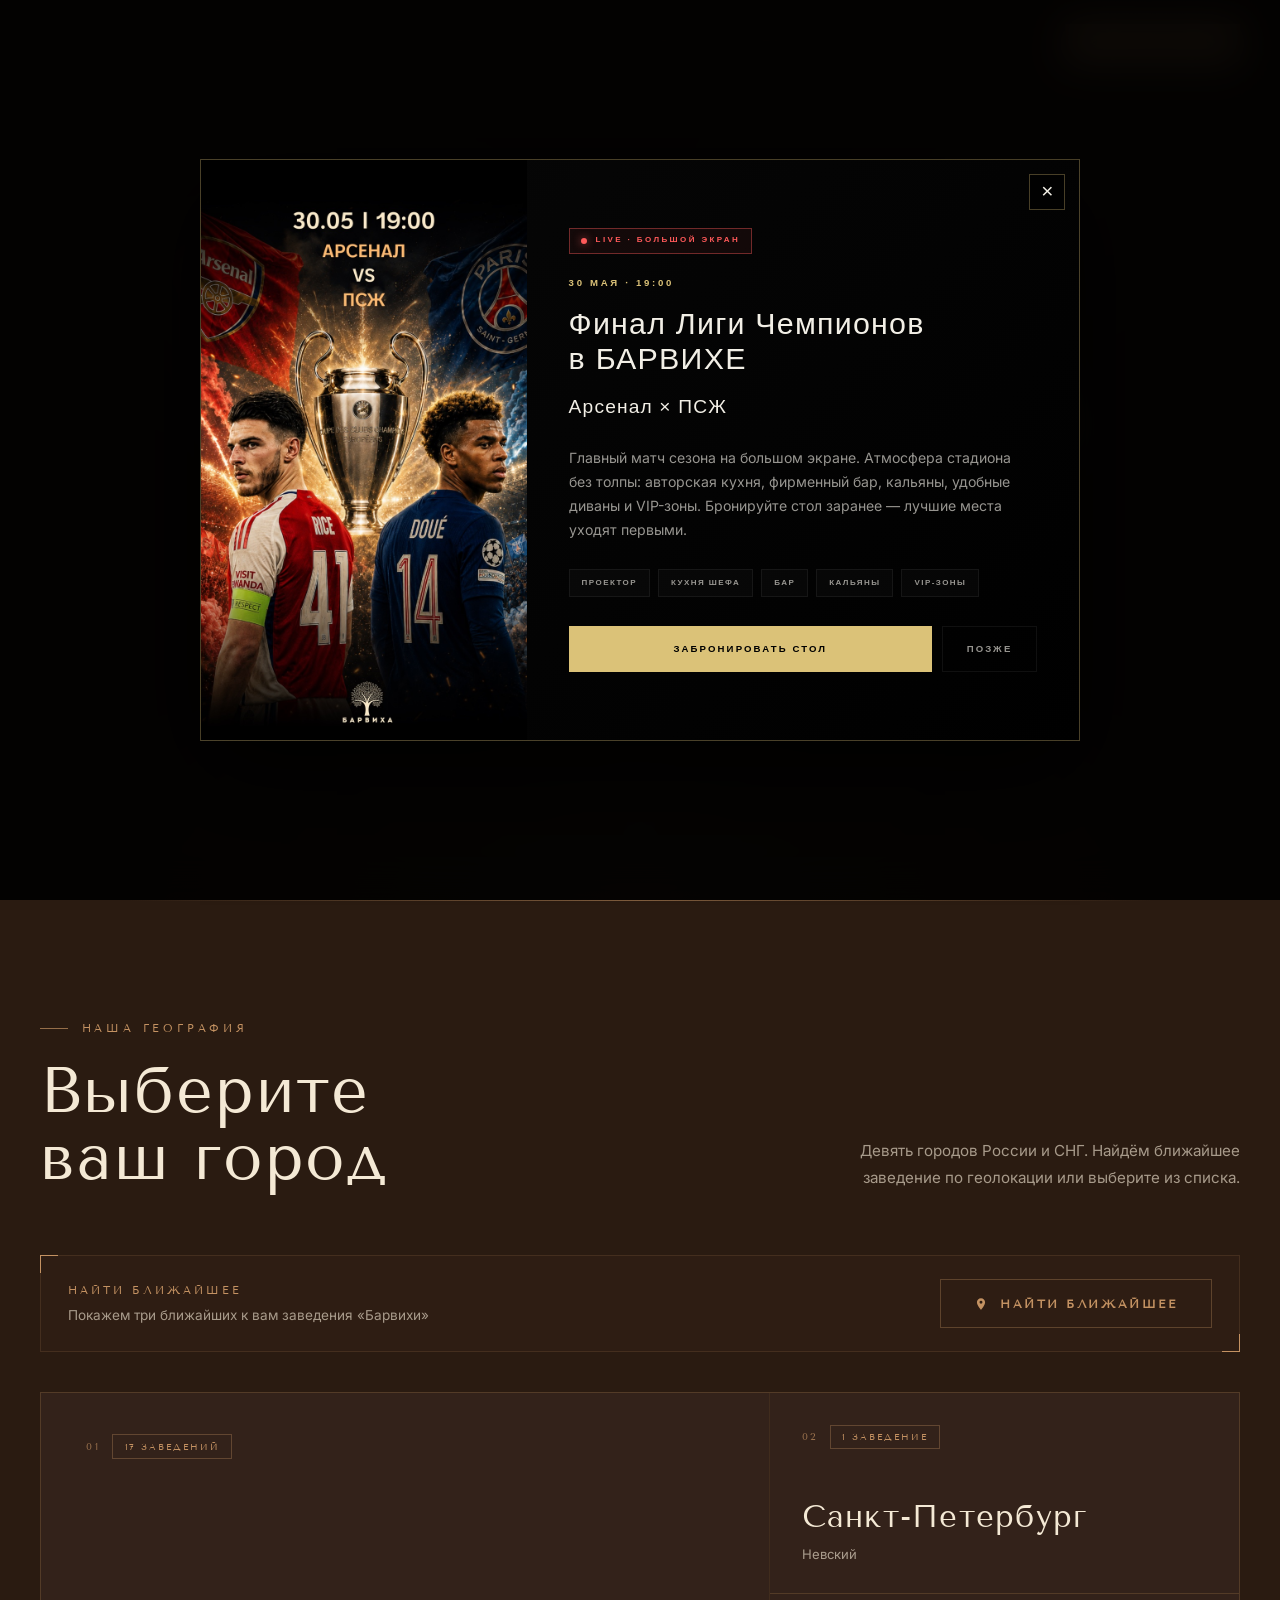
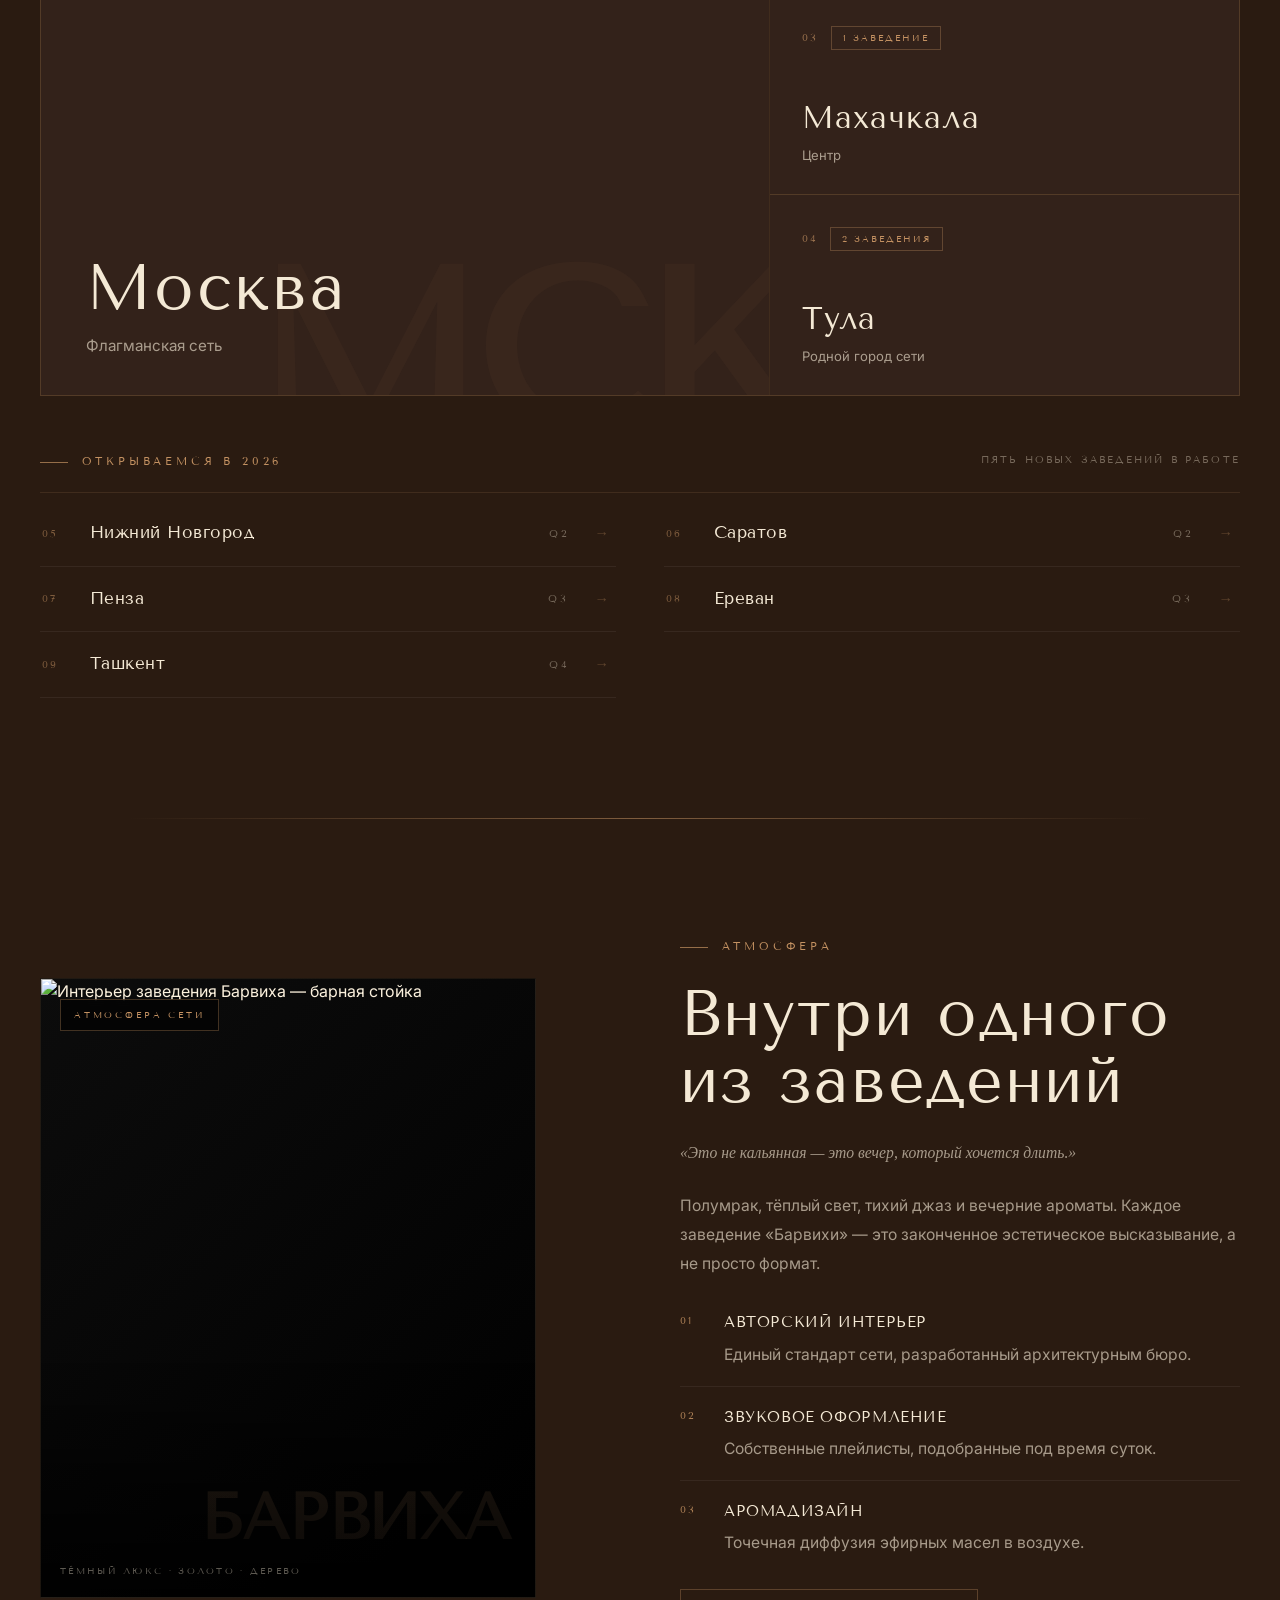
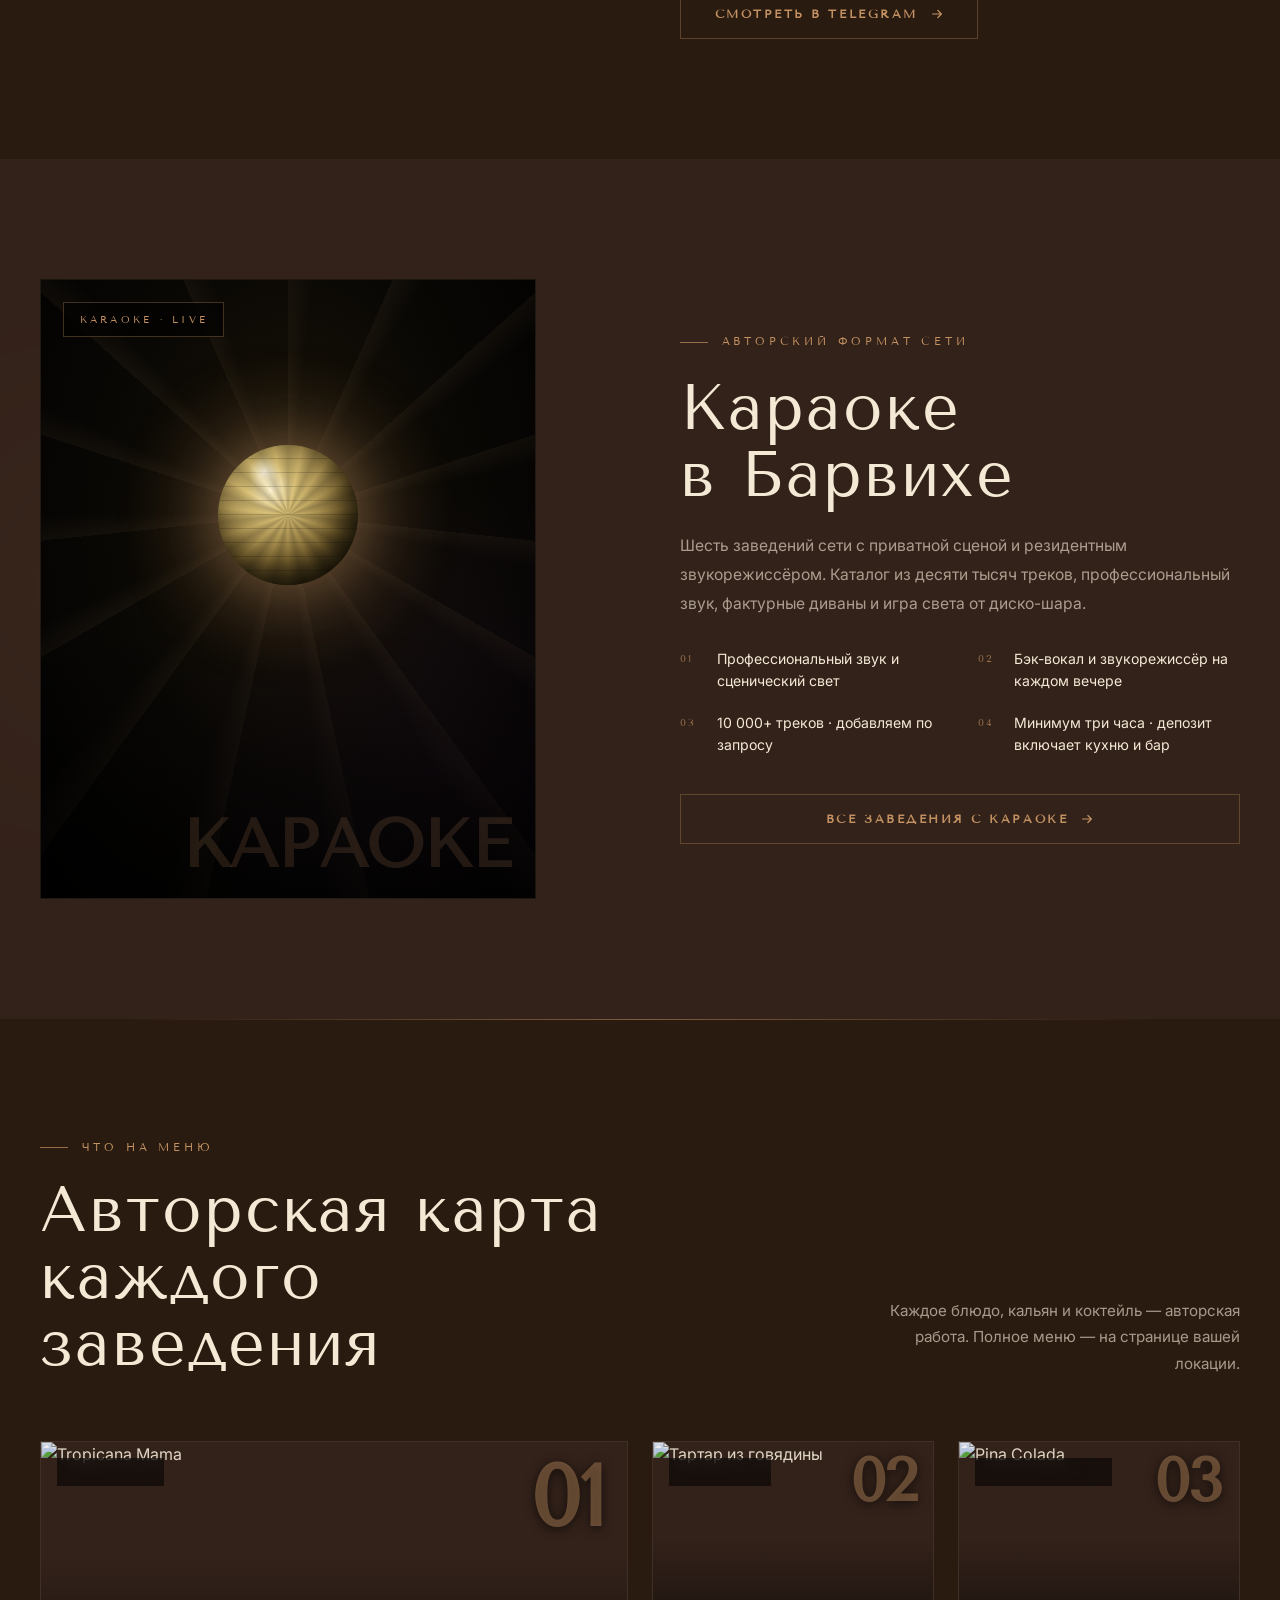
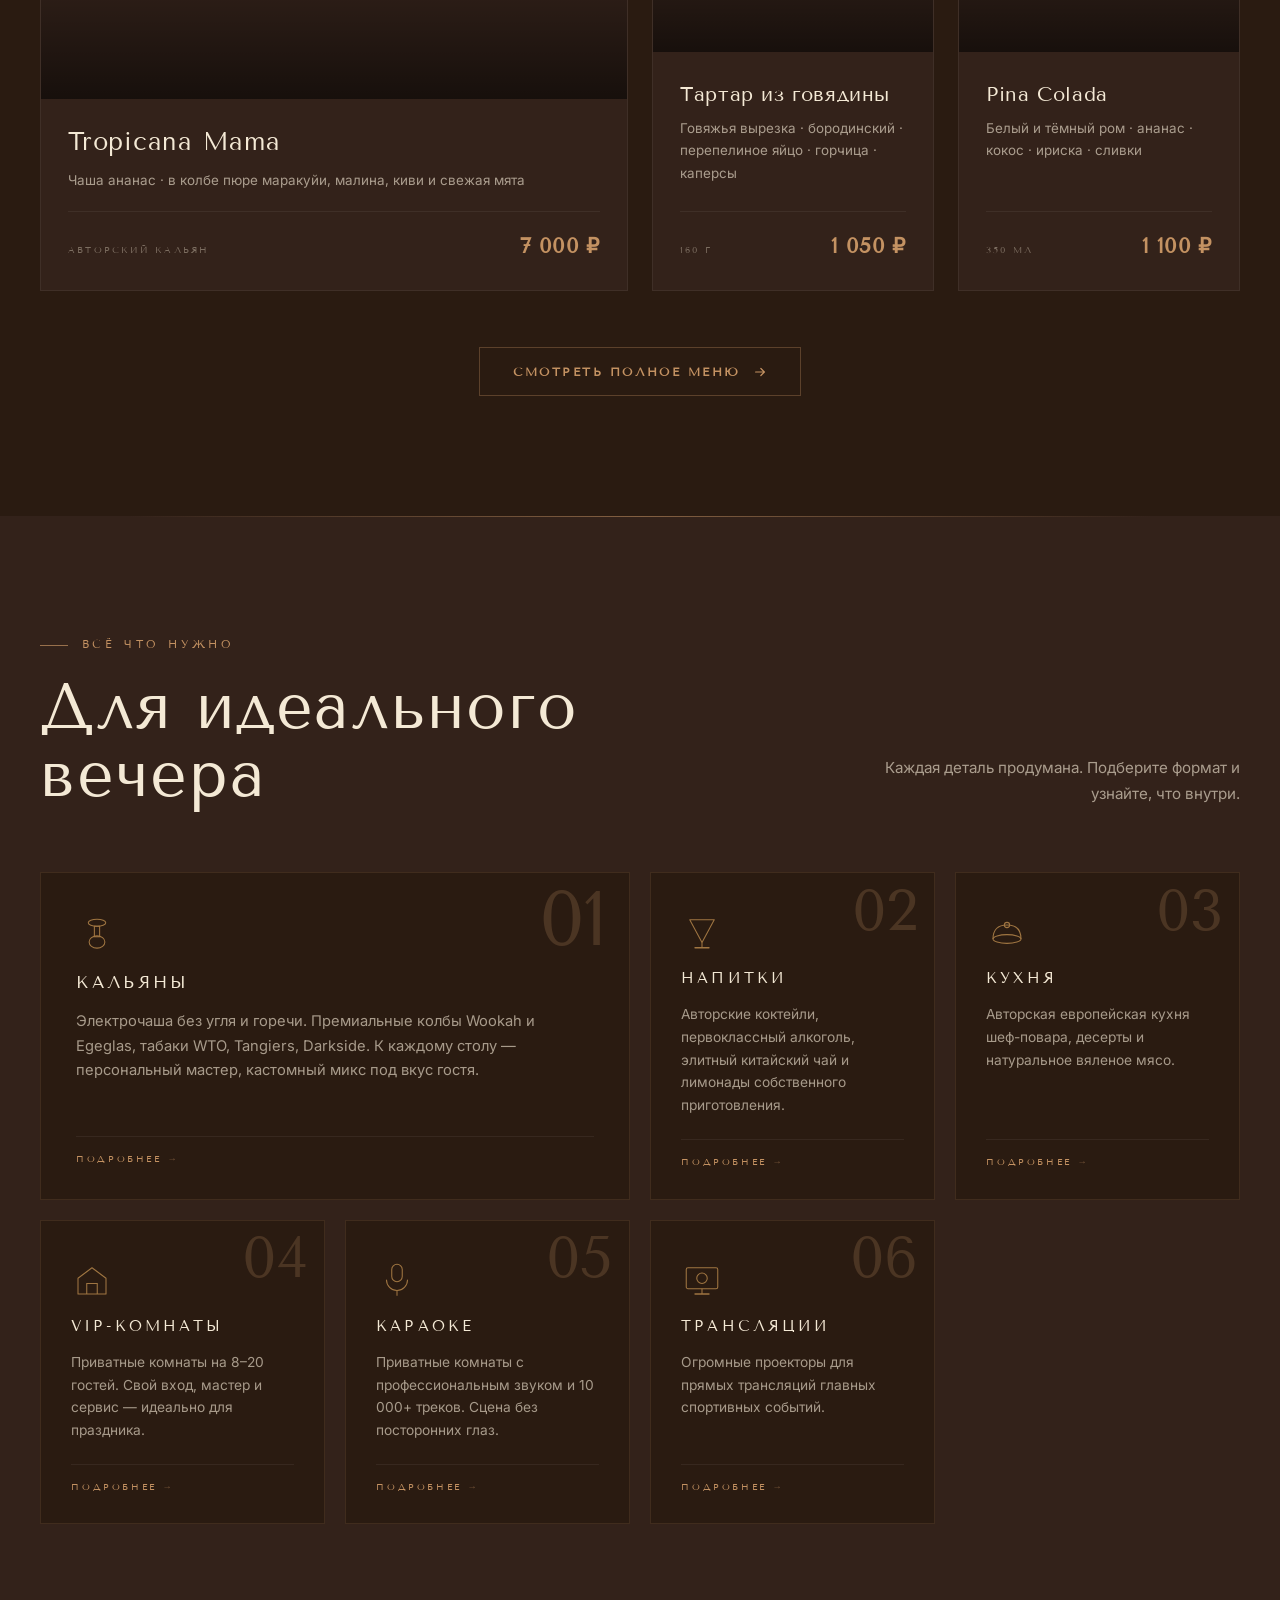
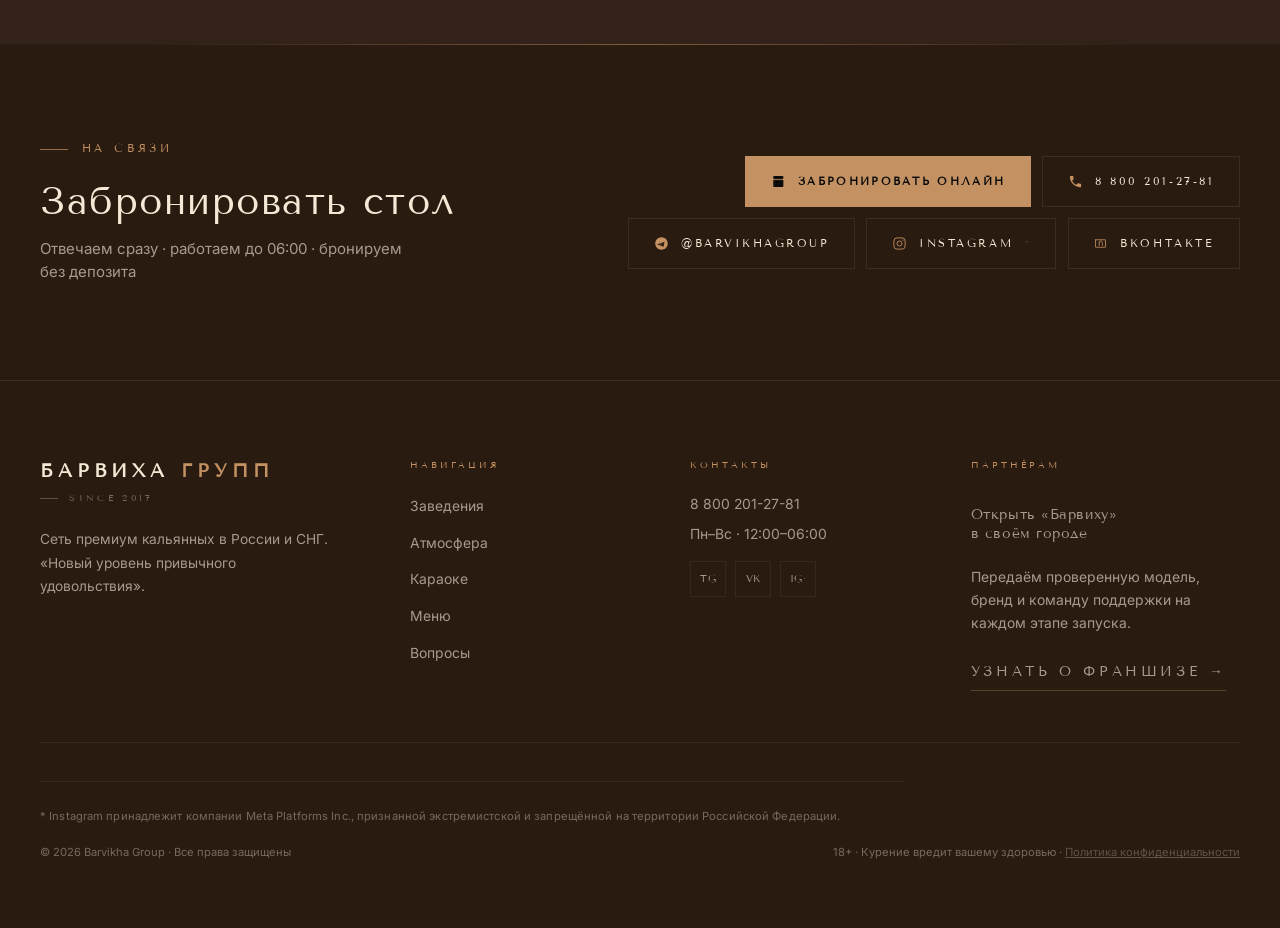
==== commit e97f2a9d: "big redesign: Master Blend palette + Tenor Sans + restoplace + iframe menu Sites (index, location, m" ====
--- a/index.html
+++ b/index.html
@@ -4,1201 +4,1266 @@
 <meta charset="UTF-8"/>
 <meta name="viewport" content="width=device-width,initial-scale=1.0"/>
 <title>БАРВИХА ГРУПП — Сеть премиум кальянных</title>
-<meta name="description" content="Barvikha Group — сеть премиум кальянных в 9 городах России и СНГ. 24 заведения, европейская кухня, авторский бар, VIP-комнаты. Электрочаша — без угля, без горечи."/>
+<meta name="description" content="Barvikha Group — сеть премиум-кальянных в России и СНГ с 2017 года. 21 заведение работает, ещё 5 на запуске. Авторская кухня, электрочаша, VIP, караоке."/>
 <meta property="og:title" content="Барвиха Групп — Сеть премиум кальянных"/>
-<meta property="og:description" content="24 заведения · 9 городов · Премиум кальяны, авторская кухня, бар, VIP. Забронируй стол прямо сейчас."/>
+<meta property="og:description" content="21 заведение · 4 города · 5 на запуске. Премиум кальяны, авторская кухня, бар. Забронируй стол прямо сейчас."/>
 <meta property="og:image" content="https://barvikhagroup.ru/img/main/large-logo.png"/>
 <meta property="og:type" content="website"/>
-<meta name="theme-color" content="#DBC278"/>
-<link rel="icon" href="data:image/svg+xml,<svg xmlns='http://www.w3.org/2000/svg' viewBox='0 0 32 32'><rect width='32' height='32' fill='%23000'/><text y='24' x='4' font-size='24' fill='%23DBC278' font-family='serif' font-weight='bold'>B</text></svg>"/>
-<link href="https://fonts.googleapis.com/css2?family=Montserrat:ital,wght@0,200;0,300;0,400;0,500;0,600;0,700;0,800;1,200&family=Inter:wght@300;400;500&display=swap" rel="stylesheet"/>
+<meta name="theme-color" content="#C49262"/>
+<link rel="icon" href="data:image/svg+xml,<svg xmlns='http://www.w3.org/2000/svg' viewBox='0 0 32 32'><rect width='32' height='32' fill='%23000'/><text y='24' x='4' font-size='24' fill='%23C49262' font-family='serif' font-weight='bold'>B</text></svg>"/>
+
+<link href="https://fonts.googleapis.com/css2?family=Tenor+Sans&family=Inter:wght@300;400;500;600&display=swap" rel="stylesheet"/>
+
 <style>
+
 *,*::before,*::after{margin:0;padding:0;box-sizing:border-box}
+
 :root{
-  --bg:#000;--s1:#060606;--s2:#0d0d0d;--s3:#111;
-  --gold:#DBC278;--gold-lt:#EBDCA9;--gold-dk:#9C7E3A;
-  --gold-grad:linear-gradient(135deg,#9C7E3A 0%,#DBC278 30%,#EBDCA9 55%,#DBC278 75%,#9C7E3A 100%);
-  --white:#ECEDED;--muted:rgba(236,237,237,.38);--border:rgba(255,255,255,.06);
-  --b-gold:rgba(219,194,120,.18);--b-gold2:rgba(219,194,120,.35);
-  --glow:0 0 50px rgba(219,194,120,.25),0 0 100px rgba(219,194,120,.1);
-  --hd:'Montserrat',sans-serif;--bd:'Inter',sans-serif;
-  --ease:cubic-bezier(.22,.61,.36,1)
-}
-html{scroll-behavior:smooth;font-size:16px}
-body{background:var(--bg);color:var(--white);font-family:var(--bd);font-weight:300;overflow-x:hidden;line-height:1.65}
+  /* Палитра */
+  --bg:#2A1B11;
+  --bg-1:#33221A;
+  --bg-2:#3B2A20;
+  --bg-3:#453324;
+  --gold:#C49262;
+  --gold-soft:#A07642;
+  --gold-deep:#6F4827;
+  --line:rgba(196,146,98,.14);
+  --line-strong:rgba(196,146,98,.32);
+  --hair:rgba(255,255,255,.06);
+  --text:#F4E9D5;
+  --text-soft:rgba(244,233,213,.62);
+  --text-mute:rgba(244,233,213,.38);
+  /* Шрифты */
+  --serif:'Tenor Sans','Helvetica Neue',Arial,sans-serif;
+  --sans:'Inter',-apple-system,BlinkMacSystemFont,sans-serif;
+  --italic:'Cormorant Garamond',Georgia,serif;
+  /* Анимация */
+  --ease:cubic-bezier(.22,.61,.36,1);
+  --ease-soft:cubic-bezier(.4,0,.2,1);
+}
+
+html{scroll-behavior:smooth;font-size:16px;-webkit-text-size-adjust:100%}
+body{
+  background:var(--bg);color:var(--text);
+  font-family:var(--sans);font-weight:400;line-height:1.6;
+  overflow-x:hidden;
+  -webkit-font-smoothing:antialiased;-moz-osx-font-smoothing:grayscale
+}
 a{color:inherit;text-decoration:none}
-button{font-family:var(--bd)}
-::-webkit-scrollbar{width:2px}
+button{font-family:inherit;background:none;border:none;cursor:pointer;color:inherit}
+img,svg,video{display:block;max-width:100%;height:auto}
+
+/* Scrollbar */
+::-webkit-scrollbar{width:6px;height:6px}
 ::-webkit-scrollbar-track{background:#000}
-::-webkit-scrollbar-thumb{background:var(--gold-dk)}
-
-/* ═══ GOLD TEXT ═══ */
-.gold-text{
-  background:var(--gold-grad);
-  background-size:200% 100%;
-  -webkit-background-clip:text;
-  -webkit-text-fill-color:transparent;
-  background-clip:text;
-  animation:goldShimmer 10s ease-in-out infinite
-}
-@keyframes goldShimmer{0%,100%{background-position:0% 50%}50%{background-position:100% 50%}}
+::-webkit-scrollbar-thumb{background:rgba(196,146,98,.18);border-radius:3px}
+::-webkit-scrollbar-thumb:hover{background:rgba(196,146,98,.32)}
+
+/* Tap highlight off */
+*{-webkit-tap-highlight-color:transparent}
+
+/* ═══ КОНТЕЙНЕР ═══ */
+.wrap{max-width:1280px;margin:0 auto;padding:0 2.5rem}
+@media(max-width:900px){.wrap{padding:0 1.5rem}}
+@media(max-width:560px){.wrap{padding:0 1.25rem}}
+
+/* ═══ ТИПОГРАФИКА ═══ */
+.eyebrow{
+  font-family:var(--serif);
+  font-size:.7rem;font-weight:400;letter-spacing:.34em;
+  text-transform:uppercase;color:var(--gold);
+  display:inline-flex;align-items:center;gap:.85rem
+}
+.eyebrow::before{
+  content:'';width:28px;height:1px;background:var(--gold);opacity:.7
+}
+h1,h2,h3,h4{
+  font-family:var(--serif);font-weight:400;
+  letter-spacing:.02em;line-height:1.05;
+  color:var(--text)
+}
+.h-display{
+  font-size:clamp(3.6rem,11vw,9rem);
+  font-weight:700;letter-spacing:.04em;line-height:.95
+}
+.h-1{font-size:clamp(2.4rem,5vw,4rem);font-weight:400;letter-spacing:.03em}
+.h-2{font-size:clamp(1.8rem,3.4vw,2.6rem);font-weight:400;letter-spacing:.04em}
+.italic{font-family:var(--italic);font-style:italic;font-weight:400;letter-spacing:.01em}
+.italic-mute{
+  font-family:var(--italic);font-style:italic;font-weight:300;
+  color:var(--text-soft);font-size:clamp(1.1rem,1.8vw,1.4rem);line-height:1.5
+}
+.lead{font-size:1.02rem;color:var(--text-soft);line-height:1.7;font-weight:400}
+.muted{color:var(--text-soft)}
+.gold{color:var(--gold)}
+
+/* ═══ КНОПКИ ═══ */
+.btn{
+  display:inline-flex;align-items:center;justify-content:center;gap:.75rem;
+  font-family:var(--serif);font-size:.72rem;font-weight:700;letter-spacing:.22em;
+  text-transform:uppercase;padding:1.05rem 2.1rem;
+  border:1px solid transparent;cursor:pointer;
+  transition:all .35s var(--ease);
+  white-space:nowrap;line-height:1
+}
+.btn-primary{background:var(--gold);color:#0a0a0a;border-color:var(--gold)}
+.btn-primary:hover{background:#E5C490;border-color:#E5C490;box-shadow:0 18px 40px -16px rgba(196,146,98,.55)}
+.btn-ghost{background:transparent;color:var(--text);border-color:rgba(255,255,255,.18)}
+.btn-ghost:hover{border-color:var(--gold);color:var(--gold)}
+.btn-line{background:transparent;color:var(--gold);border-color:var(--line-strong)}
+.btn-line:hover{background:var(--gold);color:#0a0a0a;border-color:var(--gold)}
+.btn-arrow svg{transition:transform .35s var(--ease)}
+.btn-arrow:hover svg{transform:translateX(4px)}
+
+/* ═══ РАЗДЕЛИТЕЛЬ-ВОЛОС ═══ */
+.hair{height:1px;background:linear-gradient(to right,transparent,var(--line),transparent)}
 
 /* ═══ NAV ═══ */
 .nav{
-  position:fixed;top:0;left:0;right:0;z-index:200;
-  display:grid;grid-template-columns:1fr auto 1fr;align-items:center;
-  padding:1.75rem 3rem;
-  transition:all .5s var(--ease)
-}
-.nav.on{
-  background:rgba(0,0,0,.92);
-  backdrop-filter:blur(24px);-webkit-backdrop-filter:blur(24px);
-  padding:1.1rem 3rem;
-  border-bottom:1px solid var(--b-gold)
-}
-.nav-logo{display:flex;align-items:center;gap:.9rem;grid-column:2;justify-self:center}
-.nav-logo-img{height:36px;width:auto;display:block;filter:brightness(1)}
-.nav-r{display:flex;align-items:center;gap:1.25rem;grid-column:3;justify-self:end}
+  position:fixed;top:0;left:0;right:0;z-index:100;
+  display:grid;grid-template-columns:1fr auto;align-items:center;
+  gap:2.5rem;padding:1.5rem 2.5rem;
+  transition:padding .4s var(--ease),background .4s var(--ease),border-color .4s var(--ease);
+  border-bottom:1px solid transparent
+}
+.nav.scrolled{
+  padding:1rem 2.5rem;
+  background:rgba(0,0,0,.78);
+  backdrop-filter:blur(20px) saturate(1.1);
+  -webkit-backdrop-filter:blur(20px) saturate(1.1);
+  border-color:var(--hair)
+}
+.nav-logo{
+  display:flex;align-items:center;gap:.65rem;
+  font-family:var(--serif);font-size:1.05rem;font-weight:700;
+  letter-spacing:.22em;text-transform:uppercase;color:var(--text)
+}
+.nav-logo svg{width:24px;height:30px;flex-shrink:0}
+.nav-menu{
+  display:flex;align-items:center;justify-content:center;gap:2.5rem;
+  list-style:none
+}
+.nav-menu a{
+  font-family:var(--serif);font-size:.7rem;font-weight:400;
+  letter-spacing:.28em;text-transform:uppercase;
+  color:var(--text-soft);position:relative;padding:.5rem 0;
+  transition:color .3s var(--ease)
+}
+.nav-menu a::after{
+  content:'';position:absolute;left:50%;bottom:.1rem;
+  width:0;height:1px;background:var(--gold);
+  transition:width .35s var(--ease),left .35s var(--ease)
+}
+.nav-menu a:hover,.nav-menu a.active{color:var(--text)}
+.nav-menu a:hover::after,.nav-menu a.active::after{width:100%;left:0}
+.nav-menu a.active{color:var(--gold)}
+.nav-menu a.active::after{background:var(--gold)}
+.nav-right{display:flex;align-items:center;gap:1.25rem;justify-self:end}
 .nav-book{
-  font-family:var(--hd);font-size:.58rem;font-weight:700;letter-spacing:.22em;text-transform:uppercase;
-  color:#000;background:var(--gold);padding:.7rem 1.6rem;border:none;cursor:pointer;
-  position:relative;overflow:hidden;transition:box-shadow .3s
-}
-.nav-book::after{content:'';position:absolute;inset:0;background:linear-gradient(110deg,transparent 40%,rgba(255,255,255,.3) 50%,transparent 60%);transform:translateX(-100%);transition:transform .5s}
-.nav-book:hover::after{transform:translateX(100%)}
-.nav-book:hover{box-shadow:var(--glow)}
-.brg{background:none;border:none;cursor:pointer;display:flex;flex-direction:column;gap:5px;padding:4px}
-.brg span{display:block;width:22px;height:1px;background:var(--white);transition:all .35s;transform-origin:center}
-.brg.on span:nth-child(1){transform:translateY(6px) rotate(45deg)}
+  display:inline-flex;align-items:center;justify-content:center;
+  font-family:var(--serif);font-size:.65rem;font-weight:700;letter-spacing:.22em;
+  text-transform:uppercase;color:#0a0a0a;background:var(--gold);
+  padding:.85rem 1.6rem;border:none;cursor:pointer;line-height:1;
+  transition:all .3s var(--ease)
+}
+.nav-book:hover{background:#E5C490;box-shadow:0 12px 30px -14px rgba(196,146,98,.6)}
+.brg{
+  display:none;width:36px;height:36px;
+  flex-direction:column;justify-content:center;align-items:center;gap:6px;
+  background:transparent;border:none;cursor:pointer;padding:0
+}
+.brg span{
+  display:block;width:22px;height:1px;background:var(--text);
+  transition:all .35s var(--ease);transform-origin:center
+}
+.brg.on span:nth-child(1){transform:translateY(3.5px) rotate(45deg)}
 .brg.on span:nth-child(2){opacity:0;transform:scaleX(0)}
-.brg.on span:nth-child(3){transform:translateY(-6px) rotate(-45deg)}
+.brg.on span:nth-child(3){transform:translateY(-3.5px) rotate(-45deg)}
+
+@media(max-width:1024px){
+  .nav-menu{display:none}
+  .brg{display:flex}
+  .nav{grid-template-columns:1fr auto;gap:1rem;padding:1.2rem 1.75rem}
+  .nav.scrolled{padding:.9rem 1.75rem}
+}
+@media(max-width:560px){
+  .nav,.nav.scrolled{padding:1rem 1.25rem}
+  .nav-book{display:none}
+  .nav-right{justify-self:end;gap:0}
+}
 
 /* ═══ BURGER OVERLAY ═══ */
-.mov{position:fixed;inset:0;z-index:190;background:rgba(0,0,0,.97);display:flex;align-items:center;justify-content:center;opacity:0;pointer-events:none;transition:opacity .45s}
+.mov{
+  position:fixed;inset:0;z-index:95;
+  background:rgba(0,0,0,.96);backdrop-filter:blur(24px);
+  display:flex;flex-direction:column;align-items:center;justify-content:center;
+  padding:6rem 1.5rem 3rem;
+  opacity:0;pointer-events:none;
+  transition:opacity .45s var(--ease)
+}
 .mov.on{opacity:1;pointer-events:all}
-.mov ul{list-style:none;text-align:center}
-.mov li{margin:1rem 0;opacity:0;transform:translateY(18px);transition:all .38s}
-.mov.on li:nth-child(1){opacity:1;transform:none;transition-delay:.06s}
-.mov.on li:nth-child(2){opacity:1;transform:none;transition-delay:.11s}
-.mov.on li:nth-child(3){opacity:1;transform:none;transition-delay:.16s}
-.mov.on li:nth-child(4){opacity:1;transform:none;transition-delay:.21s}
-.mov.on li:nth-child(5){opacity:1;transform:none;transition-delay:.26s}
-.mov a{font-family:var(--hd);font-size:clamp(1.6rem,4vw,3rem);font-weight:200;letter-spacing:.1em;color:var(--white);transition:color .25s}
-.mov a:hover{color:var(--gold)}
+.mov ul{list-style:none;text-align:center;display:flex;flex-direction:column;gap:1.4rem;margin-bottom:3rem}
+.mov li{opacity:0;transform:translateY(16px);transition:all .4s var(--ease)}
+.mov.on li{opacity:1;transform:none}
+.mov.on li:nth-child(1){transition-delay:.08s}
+.mov.on li:nth-child(2){transition-delay:.14s}
+.mov.on li:nth-child(3){transition-delay:.2s}
+.mov.on li:nth-child(4){transition-delay:.26s}
+.mov.on li:nth-child(5){transition-delay:.32s}
+.mov a{
+  font-family:var(--serif);font-size:clamp(1.8rem,5vw,2.6rem);
+  font-weight:400;letter-spacing:.1em;color:var(--text);
+  transition:color .25s
+}
+.mov a:hover,.mov a.gold{color:var(--gold)}
+.mov-foot{
+  display:flex;gap:1rem;align-items:center;
+  font-family:var(--serif);font-size:.65rem;letter-spacing:.24em;
+  text-transform:uppercase;color:var(--text-mute);
+  margin-top:auto;padding-top:2rem
+}
+.mov-foot a{font-size:inherit}
 
 /* ═══ HERO ═══ */
 .hero{
-  min-height:100vh;position:relative;display:flex;flex-direction:column;
-  align-items:center;justify-content:center;overflow:hidden;
-  padding:8rem 1.5rem 3rem
-}
-/* Tree background — main (центральное, появляется при скролле) */
-.hero-tree-bg{
-  position:fixed;top:50%;left:50%;
-  transform:translate(-50%,-50%);
-  width:min(620px,72vw);height:auto;
-  opacity:0;
-  filter:sepia(1) saturate(5) hue-rotate(-5deg) brightness(1);
-  pointer-events:none;z-index:1;will-change:opacity,transform;
-  transition:opacity .4s linear
-}
-/* Призрачные маленькие деревья — фон с глубиной */
-.ghost-trees{position:fixed;inset:0;pointer-events:none;z-index:0;overflow:hidden}
-.ghost-trees img{
-  position:absolute;
-  filter:sepia(1) saturate(4) hue-rotate(-5deg) brightness(.9);
-  pointer-events:none;will-change:transform
-}
-.ghost-trees img:nth-child(1){top:8%;left:6%;width:90px;opacity:.018}
-.ghost-trees img:nth-child(2){top:32%;left:88%;width:70px;opacity:.022}
-.ghost-trees img:nth-child(3){top:62%;left:4%;width:120px;opacity:.015}
-.ghost-trees img:nth-child(4){top:18%;left:72%;width:55px;opacity:.025}
-.ghost-trees img:nth-child(5){top:78%;left:82%;width:85px;opacity:.018}
-.ghost-trees img:nth-child(6){top:48%;left:50%;width:48px;opacity:.022;transform:translateX(-50%)}
-.ghost-trees img:nth-child(7){top:88%;left:30%;width:64px;opacity:.014}
-/* Atmospheric background layers */
-.hero-atm{position:absolute;inset:0;z-index:0}
-.hero-atm::before{
+  min-height:100vh;min-height:100svh;
+  position:relative;display:flex;flex-direction:column;
+  align-items:center;justify-content:center;
+  padding:8rem 1.5rem 5rem;overflow:hidden;
+  background:var(--bg)
+}
+/* Угловые декорации — фирменный premium-приём */
+.hero-corner{
+  position:absolute;width:54px;height:54px;z-index:4;pointer-events:none;
+  opacity:0;animation:fadeIn 1.2s var(--ease) forwards 1.2s
+}
+.hero-corner.tl{top:6rem;left:2.5rem;border-top:1px solid var(--line-strong);border-left:1px solid var(--line-strong)}
+.hero-corner.tr{top:6rem;right:2.5rem;border-top:1px solid var(--line-strong);border-right:1px solid var(--line-strong)}
+.hero-corner.bl{bottom:6rem;left:2.5rem;border-bottom:1px solid var(--line-strong);border-left:1px solid var(--line-strong)}
+.hero-corner.br{bottom:6rem;right:2.5rem;border-bottom:1px solid var(--line-strong);border-right:1px solid var(--line-strong)}
+@media(max-width:768px){
+  .hero-corner{width:36px;height:36px}
+  .hero-corner.tl,.hero-corner.tr{top:5rem}
+  .hero-corner.bl,.hero-corner.br{bottom:5rem}
+  .hero-corner.tl,.hero-corner.bl{left:1.25rem}
+  .hero-corner.tr,.hero-corner.br{right:1.25rem}
+}
+.hero-bg{position:absolute;inset:0;z-index:0;pointer-events:none}
+.hero-bg::before{
   content:'';position:absolute;inset:0;
   background:
-    radial-gradient(ellipse at 15% 40%,rgba(219,194,120,.09) 0%,transparent 50%),
-    radial-gradient(ellipse at 85% 25%,rgba(219,194,120,.06) 0%,transparent 45%),
-    radial-gradient(ellipse at 50% 90%,rgba(150,100,20,.05) 0%,transparent 40%)
-}
-.hero-grid-bg{
-  position:absolute;inset:0;
+    radial-gradient(ellipse 80% 50% at 50% 100%,rgba(196,146,98,.13),transparent 65%),
+    radial-gradient(ellipse 60% 40% at 20% 30%,rgba(196,146,98,.04),transparent 55%),
+    radial-gradient(ellipse 60% 40% at 80% 20%,rgba(196,146,98,.03),transparent 55%)
+}
+.hero-bg::after{
+  content:'';position:absolute;inset:0;
   background-image:
-    linear-gradient(rgba(219,194,120,.022) 1px,transparent 1px),
-    linear-gradient(90deg,rgba(219,194,120,.022) 1px,transparent 1px);
-  background-size:70px 70px
-}
-.hero-vign{position:absolute;inset:0;background:radial-gradient(ellipse at center,transparent 25%,rgba(0,0,0,.75) 100%)}
-#pc{position:absolute;inset:0;z-index:1;pointer-events:none}
-
-.hero-inner{position:relative;z-index:2;width:100%;max-width:1100px;text-align:center}
-
-/* Brand block */
+    linear-gradient(rgba(196,146,98,.015) 1px,transparent 1px),
+    linear-gradient(90deg,rgba(196,146,98,.015) 1px,transparent 1px);
+  background-size:80px 80px;mask-image:radial-gradient(ellipse at center,#000 30%,transparent 75%)
+}
+.hero-noise{
+  position:absolute;inset:0;z-index:1;pointer-events:none;opacity:.04;
+  background:url("data:image/svg+xml,%3Csvg xmlns='http://www.w3.org/2000/svg' width='160' height='160'%3E%3Cfilter id='n'%3E%3CfeTurbulence type='fractalNoise' baseFrequency='.85' numOctaves='2' stitchTiles='stitch'/%3E%3C/filter%3E%3Crect width='160' height='160' filter='url(%23n)' opacity='.7'/%3E%3C/svg%3E");
+  mix-blend-mode:overlay
+}
+#heroSmoke{position:absolute;inset:0;z-index:2;pointer-events:none;opacity:.55;mix-blend-mode:screen}
+
+.hero-inner{
+  position:relative;z-index:3;width:100%;max-width:980px;text-align:center;
+  display:flex;flex-direction:column;align-items:center;gap:1.6rem
+}
 .hero-eyebrow{
-  font-family:var(--hd);font-size:.6rem;font-weight:500;letter-spacing:.38em;text-transform:uppercase;
-  color:var(--gold);margin-bottom:1.5rem;
-  opacity:0;animation:fu 1s var(--ease) forwards .2s
-}
-.hero-brand-name{
-  font-family:var(--hd);font-size:clamp(3.5rem,11vw,9rem);font-weight:200;
-  letter-spacing:.18em;line-height:.95;
-  background:var(--gold-grad);background-size:200% 100%;
-  -webkit-background-clip:text;-webkit-text-fill-color:transparent;background-clip:text;
-  animation:goldShimmer 10s ease-in-out infinite, fu 1.1s var(--ease) forwards .35s;
-  opacity:0
-}
-.hero-brand-sub{
-  font-family:var(--hd);font-size:clamp(.7rem,2vw,1.1rem);font-weight:300;letter-spacing:.6em;
-  color:rgba(236,237,237,.35);margin:.5rem 0 .4rem;
-  opacity:0;animation:fu 1s var(--ease) forwards .5s
+  font-family:var(--serif);font-size:.72rem;font-weight:400;
+  letter-spacing:.42em;text-transform:uppercase;color:var(--gold);
+  display:flex;align-items:center;gap:1rem;
+  opacity:0;animation:fadeUp 1s var(--ease) forwards .15s
+}
+.hero-eyebrow::before,.hero-eyebrow::after{
+  content:'';width:36px;height:1px;background:var(--gold);opacity:.7
+}
+.hero-name{
+  font-family:var(--serif);font-weight:700;
+  font-size:clamp(3.4rem,12.5vw,10rem);
+  letter-spacing:.08em;line-height:.9;color:var(--text);
+  opacity:0;animation:fadeUp 1.2s var(--ease) forwards .3s;
+  word-break:break-word
+}
+.hero-name span{
+  background-image:linear-gradient(
+    105deg,
+    #6F4827 0%,
+    #C49262 28%,
+    #E5C490 45%,
+    #F4E8BE 50%,
+    #E5C490 55%,
+    #C49262 72%,
+    #6F4827 100%
+  );
+  background-size:220% 100%;
+  background-position:0% 50%;
+  -webkit-background-clip:text;background-clip:text;
+  -webkit-text-fill-color:transparent;color:transparent;
+  animation:
+    goldFlow 14s cubic-bezier(.45,.05,.55,.95) infinite,
+    goldBreath 9s ease-in-out infinite;
+  will-change:background-position,filter
+}
+@keyframes goldFlow{
+  0%  {background-position:0%   50%}
+  50% {background-position:100% 50%}
+  100%{background-position:0%   50%}
+}
+@keyframes goldBreath{
+  0%,100%{filter:drop-shadow(0 0 20px rgba(196,146,98,.14)) brightness(1)}
+  50%   {filter:drop-shadow(0 0 28px rgba(235,220,169,.30)) brightness(1.04)}
+}
+@media (prefers-reduced-motion:reduce){
+  .hero-name span{animation:none;background-position:30% 50%}
 }
 .hero-tagline{
-  font-family:var(--hd);font-size:clamp(.6rem,1.2vw,.75rem);font-weight:400;letter-spacing:.2em;
-  text-transform:uppercase;color:rgba(236,237,237,.3);margin-bottom:3rem;
-  opacity:0;animation:fu 1s var(--ease) forwards .65s
-}
-
-/* ── CITY GRID ── */
-.hero-city-label{
-  font-family:var(--hd);font-size:.52rem;font-weight:500;letter-spacing:.32em;text-transform:uppercase;
-  color:var(--gold);margin-bottom:1.25rem;display:flex;align-items:center;justify-content:center;gap:1.5rem;
-  opacity:0;animation:fu 1s var(--ease) forwards .8s
-}
-.hero-city-label::before,.hero-city-label::after{content:'';flex:1;max-width:80px;height:1px;background:linear-gradient(to right,transparent,var(--b-gold2))}
-.hero-city-label::after{background:linear-gradient(to left,transparent,var(--b-gold2))}
-
-.city-grid{
-  display:grid;
-  grid-template-columns:repeat(3,1fr);
-  gap:1px;background:var(--b-gold);
-  border:1px solid var(--b-gold);
-  margin:0 auto 2.5rem;
-  opacity:0;animation:fu 1s var(--ease) forwards .95s
-}
+  font-family:var(--italic);font-style:italic;font-weight:300;
+  font-size:clamp(1.1rem,1.9vw,1.45rem);
+  color:var(--text-soft);max-width:34rem;
+  opacity:0;animation:fadeUp 1s var(--ease) forwards .55s
+}
+.hero-meta{
+  display:flex;align-items:center;gap:1rem;
+  font-family:var(--serif);font-size:.66rem;font-weight:400;
+  letter-spacing:.34em;text-transform:uppercase;color:var(--text-mute);
+  opacity:0;animation:fadeUp 1s var(--ease) forwards .75s
+}
+.hero-meta span:not(.dot){white-space:nowrap}
+.hero-meta .dot{
+  width:3px;height:3px;background:var(--gold);border-radius:50%;
+  opacity:.6;flex-shrink:0
+}
+.hero-cta{
+  display:flex;gap:.85rem;flex-wrap:wrap;justify-content:center;
+  margin-top:1.5rem;
+  opacity:0;animation:fadeUp 1s var(--ease) forwards .95s
+}
+.hero-scroll{
+  position:absolute;left:50%;bottom:2.5rem;transform:translateX(-50%);z-index:3;
+  display:flex;flex-direction:column;align-items:center;gap:.7rem;
+  font-family:var(--serif);font-size:.55rem;letter-spacing:.4em;
+  text-transform:uppercase;color:var(--text-mute);
+  opacity:0;animation:fadeIn 1.4s var(--ease) forwards 1.5s
+}
+.hero-scroll-ln{
+  width:1px;height:42px;background:linear-gradient(to bottom,var(--gold),transparent);
+  animation:scrollLn 2.6s ease-in-out infinite
+}
+@media(max-width:560px){
+  .hero-scroll{display:none}
+  .hero-meta{gap:.6rem;font-size:.58rem;letter-spacing:.24em;flex-wrap:wrap;justify-content:center}
+}
+
+@keyframes fadeUp{from{opacity:0;transform:translateY(24px)}to{opacity:1;transform:none}}
+@keyframes fadeIn{from{opacity:0}to{opacity:1}}
+@keyframes scrollLn{
+  0%{transform:scaleY(0);transform-origin:top;opacity:1}
+  50%{transform:scaleY(1);transform-origin:top}
+  51%{transform-origin:bottom}
+  100%{transform:scaleY(0);transform-origin:bottom;opacity:0}
+}
+
+/* ═══ СЕКЦИЯ — общий ритм ═══ */
+.section{padding:7.5rem 0;position:relative}
+/* Анимированный разделитель между секциями */
+[data-divider]{position:relative}
+[data-divider]::before{
+  content:'';position:absolute;top:0;left:50%;height:1px;
+  width:0;background:linear-gradient(to right,transparent,var(--gold),transparent);
+  opacity:.55;
+  transition:width 1.4s var(--ease),left 1.4s var(--ease)
+}
+[data-divider].divider-in::before{width:80%;left:10%}
+@media(max-width:768px){
+  [data-divider].divider-in::before{width:90%;left:5%}
+}
+@media(max-width:1100px){.section{padding:6rem 0}}
+@media(max-width:768px){.section{padding:4.5rem 0}}
+@media(max-width:480px){.section{padding:3.5rem 0}}
+
+.section-hd{
+  display:flex;justify-content:space-between;align-items:flex-end;
+  gap:2.5rem;margin-bottom:4rem;flex-wrap:wrap
+}
+.section-hd-l{display:flex;flex-direction:column;gap:1.2rem;max-width:38rem}
+.section-hd-r{font-size:.95rem;color:var(--text-soft);line-height:1.75;max-width:24rem;text-align:right}
+@media(max-width:1100px){.section-hd{margin-bottom:3rem}}
+@media(max-width:768px){
+  .section-hd{margin-bottom:2.25rem;gap:1.25rem}
+  .section-hd-r{text-align:left;max-width:none;font-size:.88rem}
+}
+
+/* ═══ REVEAL ═══ */
+.rv{opacity:0;transform:translateY(28px);transition:opacity .9s var(--ease),transform .9s var(--ease)}
+.rv.in{opacity:1;transform:none}
+.rv-d1{transition-delay:.08s}.rv-d2{transition-delay:.16s}.rv-d3{transition-delay:.24s}.rv-d4{transition-delay:.32s}
+
+/* ═══ CITIES ═══ */
+.cities{background:var(--bg);position:relative}
+.geo{
+  display:flex;align-items:center;justify-content:space-between;
+  gap:1.5rem;padding:1.4rem 1.7rem;position:relative;
+  border:1px solid var(--line);background:rgba(196,146,98,.025);
+  margin-bottom:2.5rem;flex-wrap:wrap
+}
+.geo::before,.geo::after{
+  content:'';position:absolute;width:18px;height:18px;pointer-events:none
+}
+.geo::before{top:-1px;left:-1px;border-top:1px solid var(--gold);border-left:1px solid var(--gold)}
+.geo::after{bottom:-1px;right:-1px;border-bottom:1px solid var(--gold);border-right:1px solid var(--gold)}
+.geo-l{display:flex;flex-direction:column;gap:.3rem}
+.geo-lbl{font-family:var(--serif);font-size:.68rem;font-weight:400;letter-spacing:.28em;text-transform:uppercase;color:var(--gold)}
+.geo-sub{font-size:.85rem;color:var(--text-soft);line-height:1.5}
+.geo-results{display:grid;grid-template-columns:repeat(3,1fr);gap:1rem;margin-bottom:2.5rem}
+.geo-card{
+  display:block;padding:1.4rem 1.5rem;background:var(--bg-1);
+  border:1px solid var(--line);text-decoration:none;
+  transition:all .3s var(--ease);position:relative
+}
+.geo-card:hover{background:var(--bg-2);border-color:var(--line-strong);transform:translateY(-2px)}
+.geo-card .gc-rank{
+  position:absolute;top:1rem;right:1.2rem;
+  font-family:var(--serif);font-size:.6rem;letter-spacing:.18em;
+  color:var(--gold);font-weight:700
+}
+.geo-card .gc-city{font-family:var(--serif);font-size:.55rem;letter-spacing:.28em;text-transform:uppercase;color:var(--text-mute)}
+.geo-card .gc-name{display:block;font-family:var(--serif);font-size:1.15rem;font-weight:400;color:var(--text);margin:.4rem 0 .5rem;letter-spacing:.04em}
+.geo-card .gc-dist{display:block;font-family:var(--serif);font-size:.65rem;color:var(--gold);letter-spacing:.16em;margin-top:.7rem}
+@media(max-width:768px){
+  .geo{padding:1.1rem 1.2rem}
+  .geo-results{grid-template-columns:1fr}
+}
+
+/* Открытые города: флагман + стек справа */
+.city-open{
+  display:grid;grid-template-columns:1.55fr 1fr;
+  gap:1px;background:var(--line);border:1px solid var(--line)
+}
+.city-stack{display:grid;grid-template-rows:repeat(3,1fr);gap:1px;background:var(--line)}
 .city-card{
-  background:var(--s1);padding:1.75rem 1.75rem 1.5rem;
-  min-height:140px;position:relative;overflow:hidden;
+  background:var(--bg-1);padding:2rem 2rem 1.75rem;
+  min-height:200px;position:relative;overflow:hidden;
   cursor:pointer;display:flex;flex-direction:column;justify-content:space-between;
-  border:none;text-align:left;color:var(--white);
-  transition:background .35s var(--ease)
-}
-.city-card.featured{
-  grid-column:1/3;grid-row:1/3;
-  min-height:280px;padding:2.25rem
-}
+  border:none;text-align:left;color:var(--text);width:100%;
+  transition:background .4s var(--ease)
+}
+.city-card.featured{min-height:402px;padding:2.6rem 2.8rem 2.4rem}
 .city-card::before{
   content:'';position:absolute;left:0;top:0;bottom:0;width:2px;
-  background:var(--gold-grad);transform:scaleY(0);transform-origin:bottom;
-  transition:transform .4s var(--ease)
-}
-.city-card::after{
-  content:'';position:absolute;inset:0;
-  background:linear-gradient(135deg,rgba(219,194,120,.06) 0%,transparent 60%);
-  opacity:0;transition:opacity .4s
-}
-.city-card:hover{background:#080808}
+  background:var(--gold);transform:scaleY(0);transform-origin:bottom;
+  transition:transform .45s var(--ease)
+}
+.city-card:hover{background:var(--bg-2)}
 .city-card:hover::before{transform:scaleY(1)}
-.city-card:hover::after{opacity:1}
-.city-card:hover .cc-name{
-  background:var(--gold-grad);background-size:200% 100%;
-  -webkit-background-clip:text;-webkit-text-fill-color:transparent;
-  background-clip:text;animation:goldShimmer 4s ease-in-out infinite
-}
 .city-card:hover .cc-arr{opacity:1;transform:translateX(0)}
-.city-card:hover .cc-bg{color:rgba(219,194,120,.07)}
-
-.cc-top{display:flex;align-items:center;justify-content:space-between;position:relative;z-index:1}
+.cc-top{display:flex;align-items:center;justify-content:space-between;position:relative;z-index:1;gap:.75rem}
 .cc-num{
-  font-family:var(--hd);font-size:.46rem;font-weight:700;letter-spacing:.22em;
+  font-family:var(--serif);font-size:.62rem;font-weight:400;letter-spacing:.28em;
   color:var(--gold);opacity:.7
 }
 .cc-tag{
-  font-family:var(--hd);font-size:.42rem;font-weight:600;letter-spacing:.18em;text-transform:uppercase;
-  color:var(--gold);border:1px solid var(--b-gold);padding:.2rem .55rem;opacity:.8
-}
-.cc-bottom{position:relative;z-index:1}
+  font-family:var(--serif);font-size:.55rem;font-weight:400;letter-spacing:.22em;
+  text-transform:uppercase;color:var(--gold);
+  border:1px solid var(--line-strong);padding:.32rem .7rem
+}
+.cc-bottom{position:relative;z-index:1;display:flex;flex-direction:column}
 .cc-name{
-  font-family:var(--hd);font-weight:200;letter-spacing:.06em;
-  font-size:clamp(1.3rem,2.5vw,2rem);display:block;margin-bottom:.6rem;
-  transition:all .3s var(--ease);line-height:1.1
-}
-.city-card.featured .cc-name{font-size:clamp(2rem,4vw,3.2rem);margin-bottom:.8rem}
-.cc-meta{display:flex;align-items:center;justify-content:space-between}
-.cc-count{font-size:.6rem;color:var(--muted);letter-spacing:.1em;text-transform:uppercase}
-.cc-status{display:inline-flex;align-items:center;gap:.4rem;font-family:var(--hd);font-size:.46rem;font-weight:600;letter-spacing:.22em;text-transform:uppercase;padding:.3rem .55rem;margin-bottom:.55rem;border:1px solid var(--b-gold)}
-.cc-status.soon{color:rgba(236,237,237,.55);background:rgba(255,255,255,.02)}
-.cc-status.today{color:#000;background:var(--gold);border-color:var(--gold);animation:goldShimmer 6s ease-in-out infinite}
-.cc-status .cs-d{width:5px;height:5px;border-radius:50%;background:currentColor;animation:urgPulse 1.6s ease-in-out infinite}
-.city-card.is-soon{opacity:.55}
-.city-card.is-soon:hover{opacity:.78}
-@keyframes urgPulse{0%,100%{opacity:1;transform:scale(1)}50%{opacity:.5;transform:scale(.8)}}
+  font-family:var(--serif);font-weight:400;letter-spacing:.04em;
+  font-size:clamp(1.4rem,2.5vw,1.95rem);display:block;margin-bottom:.6rem;
+  line-height:1.05
+}
+.city-card.featured .cc-name{font-size:clamp(2.6rem,5vw,4rem);margin-bottom:.85rem}
+.cc-meta{display:flex;align-items:center;justify-content:space-between;gap:.75rem}
+.cc-count{font-family:var(--sans);font-size:.82rem;color:var(--text-soft);font-weight:400}
+.city-card.featured .cc-count{font-size:.95rem}
 .cc-arr{
-  color:var(--gold);font-size:1rem;
+  color:var(--gold);font-family:var(--serif);font-size:1.1rem;
   opacity:0;transform:translateX(-6px);
   transition:all .35s var(--ease)
 }
-.cc-bg{
-  position:absolute;right:-.05em;bottom:-.15em;
-  font-family:var(--hd);font-size:5.5rem;font-weight:800;letter-spacing:-.04em;
-  color:rgba(219,194,120,.03);line-height:1;
+.cc-mark{
+  position:absolute;right:-.1em;bottom:-.25em;z-index:0;
+  font-family:var(--serif);font-weight:700;letter-spacing:-.04em;line-height:.85;
+  font-size:clamp(8rem,18vw,14rem);
+  color:rgba(196,146,98,.04);
   pointer-events:none;user-select:none;
-  transition:color .4s;
-  z-index:0
-}
-.city-card.featured .cc-bg{font-size:9rem}
+  transition:color .5s var(--ease)
+}
+.city-card.featured:hover .cc-mark{color:rgba(196,146,98,.08)}
+
+@media(max-width:900px){
+  .city-open{grid-template-columns:1fr;gap:1px}
+  .city-stack{grid-template-rows:none;grid-template-columns:1fr 1fr}
+  .city-card.featured{min-height:240px}
+}
+@media(max-width:560px){
+  .city-stack{grid-template-columns:1fr}
+  .city-card{min-height:140px;padding:1.5rem}
+  .city-card.featured{min-height:200px;padding:1.85rem}
+}
+
+/* Скоро — журнальный список */
+.soon-block{margin-top:3.5rem}
+.soon-hd{
+  display:flex;justify-content:space-between;align-items:baseline;
+  gap:1.5rem;padding-bottom:1.3rem;margin-bottom:.5rem;
+  border-bottom:1px solid var(--line);flex-wrap:wrap
+}
+.soon-hd-r{
+  font-family:var(--serif);font-size:.62rem;font-weight:400;letter-spacing:.22em;
+  text-transform:uppercase;color:var(--text-mute)
+}
+.soon-list{
+  list-style:none;display:grid;grid-template-columns:1fr 1fr;
+  gap:0 3rem
+}
+.soon-list li{border-bottom:1px solid var(--hair)}
+.soon-list a{
+  display:grid;grid-template-columns:auto 1fr auto auto;
+  align-items:center;gap:1.4rem;
+  padding:1.3rem .2rem 1.3rem .1rem;
+  color:var(--text);transition:color .3s,padding .35s var(--ease)
+}
+.soon-list a:hover{color:var(--gold);padding-left:.5rem}
+.soon-list a:hover .sn-a{opacity:1;transform:translateX(0)}
+.sn-n{
+  font-family:var(--serif);font-size:.6rem;font-weight:400;letter-spacing:.26em;
+  color:var(--gold);opacity:.55;min-width:1.6rem
+}
+.sn-c{
+  font-family:var(--serif);font-size:1.05rem;font-weight:400;letter-spacing:.03em;
+  line-height:1
+}
+.sn-q{
+  font-family:var(--serif);font-size:.6rem;font-weight:400;letter-spacing:.24em;
+  text-transform:uppercase;color:var(--text-mute);justify-self:end
+}
+.sn-a{
+  color:var(--gold);font-family:var(--serif);font-size:.9rem;
+  opacity:.35;transform:translateX(-4px);transition:all .3s var(--ease);
+  margin-left:.5rem
+}
 @media(max-width:768px){
-  .city-grid{grid-template-columns:repeat(2,1fr)}
-  .city-card.featured{grid-column:1/-1;grid-row:auto;min-height:200px}
-  .cc-bg{font-size:4rem}
-  .city-card.featured .cc-bg{font-size:6rem}
-}
-@media(max-width:480px){
-  .city-grid{grid-template-columns:1fr}
-  .city-card,.city-card.featured{grid-column:auto;grid-row:auto;min-height:120px}
-}
-
-/* Stats row */
-.hero-stats{
-  display:flex;align-items:center;justify-content:center;gap:0;
-  border:1px solid var(--b-gold);background:rgba(0,0,0,.6);backdrop-filter:blur(10px);
-  opacity:0;animation:fu 1s var(--ease) forwards 1.1s
-}
-.hstat{padding:1rem 2.25rem;text-align:center;flex:1}
-.hstat+.hstat{border-left:1px solid var(--b-gold)}
-.hstat-n{
-  font-family:var(--hd);font-size:1.5rem;font-weight:200;display:block;letter-spacing:-.02em;
-  background:var(--gold-grad);background-size:200% 100%;
-  -webkit-background-clip:text;-webkit-text-fill-color:transparent;background-clip:text;
-  animation:goldShimmer 10s ease-in-out infinite
-}
-.hstat-l{font-size:.55rem;letter-spacing:.18em;text-transform:uppercase;color:var(--muted);display:block;margin-top:.2rem}
-
-/* Scroll indicator */
-.hero-scroll{
-  position:absolute;bottom:2.5rem;right:3rem;z-index:2;
-  display:flex;align-items:center;gap:.75rem;
-  opacity:0;animation:fi 1s forwards 1.8s
-}
-.hero-scroll-txt{font-family:var(--hd);font-size:.52rem;letter-spacing:.25em;text-transform:uppercase;color:rgba(255,255,255,.2);writing-mode:vertical-rl}
-.hero-scroll-ln{width:1px;height:44px;background:linear-gradient(to bottom,var(--gold),transparent);animation:sl 2.8s ease-in-out infinite}
-
-@keyframes fu{from{opacity:0;transform:translateY(22px)}to{opacity:1;transform:none}}
-@keyframes fi{from{opacity:0}to{opacity:1}}
-@keyframes sl{0%{transform:scaleY(0);transform-origin:top;opacity:1}50%{transform:scaleY(1);transform-origin:top}51%{transform-origin:bottom}100%{transform:scaleY(0);transform-origin:bottom;opacity:0}}
-
-/* ═══ SECTIONS ═══ */
-.section{padding:9rem 0;position:relative}
-.section::before{content:'';position:absolute;top:0;left:0;right:0;height:1px;background:linear-gradient(to right,transparent,var(--b-gold),transparent)}
-.wrap{max-width:1100px;margin:0 auto;padding:0 3rem}
-.sec-lbl{
-  font-family:var(--hd);font-size:.56rem;font-weight:600;letter-spacing:.3em;text-transform:uppercase;
-  color:var(--gold);display:block;margin-bottom:.9rem
-}
-.sec-h2{
-  font-family:var(--hd);font-size:clamp(2rem,4.5vw,3.5rem);font-weight:200;
-  letter-spacing:.06em;line-height:1.15
-}
-
-/* ═══ REVEAL ═══ */
-.rv{opacity:0;transform:translateY(32px);transition:opacity .85s var(--ease),transform .85s var(--ease)}
-.rv.in{opacity:1;transform:none}
-.d1{transition-delay:.1s}.d2{transition-delay:.18s}.d3{transition-delay:.26s}
-.d4{transition-delay:.34s}.d5{transition-delay:.42s}
-
-/* ═══ FEAT MODAL ═══ */
-.feat-modal{
+  .soon-list{grid-template-columns:1fr;gap:0}
+  .soon-hd{flex-direction:column;align-items:flex-start;gap:.5rem}
+}
+@media(max-width:560px){
+  .soon-list a{gap:.85rem;padding:1.1rem .1rem}
+  .sn-c{font-size:.95rem}
+}
+
+@keyframes pulse{0%,100%{opacity:1}50%{opacity:.35}}
+
+/* ═══ ATMOSPHERE ═══ */
+.atm{background:var(--bg);position:relative}
+.atm-grid{display:grid;grid-template-columns:1fr 1fr;gap:5rem;align-items:center}
+.atm-visual{
+  position:relative;aspect-ratio:4/5;max-height:620px;
+  border:1px solid var(--line);overflow:hidden;
+  background:linear-gradient(135deg,#0c0c0c,#000)
+}
+.atm-visual .corner-tl,.atm-visual .corner-br,
+.kar-img .corner-tl,.kar-img .corner-br{
+  position:absolute;width:22px;height:22px;z-index:5;pointer-events:none
+}
+.atm-visual .corner-tl,.kar-img .corner-tl{top:-1px;left:-1px;border-top:1px solid var(--gold);border-left:1px solid var(--gold)}
+.atm-visual .corner-br,.kar-img .corner-br{bottom:-1px;right:-1px;border-bottom:1px solid var(--gold);border-right:1px solid var(--gold)}
+.atm-visual img{
+  width:100%;height:100%;object-fit:cover;display:block;
+  filter:saturate(.92) contrast(1.08);
+  animation:slowZoom 24s ease-in-out infinite alternate
+}
+@keyframes slowZoom{from{transform:scale(1)}to{transform:scale(1.08)}}
+.atm-smoke{position:absolute;inset:0;width:100%;height:100%;pointer-events:none;mix-blend-mode:screen;z-index:2}
+.atm-visual::after{
+  content:'';position:absolute;inset:0;z-index:3;pointer-events:none;
+  background:linear-gradient(to top,rgba(0,0,0,.78) 0%,transparent 38%)
+}
+.atm-tag{
+  position:absolute;top:1.2rem;left:1.2rem;z-index:4;
+  display:flex;align-items:center;gap:.5rem;
+  font-family:var(--serif);font-size:.55rem;font-weight:400;letter-spacing:.32em;
+  text-transform:uppercase;color:var(--gold);
+  padding:.5rem .8rem;border:1px solid var(--line-strong);
+  background:rgba(0,0,0,.55);backdrop-filter:blur(8px)
+}
+.atm-tag .ld{width:5px;height:5px;border-radius:50%;background:#E5645A;box-shadow:0 0 8px rgba(229,100,90,.7);animation:pulse 1.6s ease-in-out infinite}
+.atm-meta{
+  position:absolute;left:1.2rem;right:1.2rem;bottom:1.2rem;z-index:4;
+  display:flex;justify-content:space-between;align-items:center;
+  font-family:var(--serif);font-size:.55rem;font-weight:400;letter-spacing:.26em;
+  text-transform:uppercase
+}
+.atm-meta span{color:var(--text-mute)}
+.atm-meta a{color:var(--gold);transition:opacity .25s}
+.atm-meta a:hover{opacity:.75}
+.atm-txt{display:flex;flex-direction:column;gap:1.5rem}
+.atm-txt p{font-size:.98rem;color:var(--text-soft);line-height:1.85}
+.atm-list{display:flex;flex-direction:column;gap:1.1rem;margin-top:.5rem}
+.atm-li{
+  display:flex;gap:1rem;align-items:flex-start;
+  padding-top:1.1rem;border-top:1px solid var(--hair)
+}
+.atm-li:first-child{border-top:none;padding-top:0}
+.atm-li-n{
+  font-family:var(--serif);font-size:.62rem;font-weight:500;letter-spacing:.24em;
+  color:var(--gold);min-width:28px;padding-top:3px;opacity:.85
+}
+.atm-li-t{
+  font-family:var(--serif);font-size:.95rem;font-weight:500;letter-spacing:.04em;
+  color:var(--text);margin-bottom:.3rem;text-transform:uppercase
+}
+.atm-li-p{font-size:.84rem;color:var(--text-soft);line-height:1.65}
+.atm-big{
+  position:absolute;bottom:3.2rem;right:1.6rem;z-index:3;pointer-events:none;
+  font-family:var(--serif);font-size:clamp(2.4rem,5.5vw,4rem);
+  font-weight:700;letter-spacing:-.02em;line-height:.9;
+  color:rgba(196,146,98,.18);text-transform:uppercase
+}
+@media(max-width:1024px){
+  .atm-grid{grid-template-columns:1fr;gap:3rem}
+  .atm-visual{aspect-ratio:16/11;max-height:520px}
+  .atm-big{font-size:clamp(2rem,7vw,3.2rem);bottom:2.6rem;right:1.2rem}
+}
+
+/* ═══ KARAOKE ═══ */
+.kar{background:var(--bg-1);position:relative;overflow:hidden}
+.kar::before{
+  content:'';position:absolute;left:60%;top:50%;width:560px;height:560px;
+  transform:translate(-50%,-50%);
+  background:radial-gradient(circle,rgba(196,146,98,.06) 0%,transparent 65%);
+  filter:blur(30px);pointer-events:none
+}
+.kar-grid{display:grid;grid-template-columns:1fr 1fr;gap:5rem;align-items:center;position:relative;z-index:1}
+.kar-img{
+  position:relative;aspect-ratio:4/5;max-height:620px;
+  overflow:hidden;border:1px solid var(--line)
+}
+.kar-img img{
+  width:100%;height:100%;object-fit:cover;display:block;
+  filter:saturate(.88) brightness(.78);
+  transition:transform 1.4s var(--ease)
+}
+.kar-img:hover img{transform:scale(1.04)}
+.kar-img::after{
+  content:'';position:absolute;inset:0;z-index:1;
+  background:linear-gradient(to top,rgba(0,0,0,.68) 0%,transparent 45%)
+}
+.kar-img-tag{
+  position:absolute;top:1.4rem;left:1.4rem;z-index:2;
+  font-family:var(--serif);font-size:.6rem;font-weight:400;letter-spacing:.34em;
+  text-transform:uppercase;color:var(--gold);
+  padding:.55rem .95rem;border:1px solid var(--line-strong);
+  background:rgba(0,0,0,.55);backdrop-filter:blur(8px)
+}
+.kar-txt{display:flex;flex-direction:column;gap:1.4rem}
+.kar-txt p{font-size:.98rem;color:var(--text-soft);line-height:1.85}
+.kar-points{
+  display:grid;grid-template-columns:1fr 1fr;gap:1.3rem 2.2rem;
+  margin:.5rem 0 1rem
+}
+.kar-pt{
+  font-size:.88rem;color:var(--text);line-height:1.55;
+  display:flex;gap:.9rem;align-items:flex-start
+}
+.kp-n{
+  font-family:var(--serif);font-size:.6rem;font-weight:400;letter-spacing:.24em;
+  color:var(--gold);opacity:.7;padding-top:.25rem;flex-shrink:0;min-width:1.4rem
+}
+@media(max-width:1024px){
+  .kar-grid{grid-template-columns:1fr;gap:3rem}
+  .kar-img{aspect-ratio:16/10;max-height:440px}
+}
+@media(max-width:560px){
+  .kar-points{grid-template-columns:1fr;gap:.85rem}
+}
+
+/* CSS-сцена вместо фото (диско-шар + лучи света) */
+.kar-visual{
+  background:radial-gradient(ellipse at 50% 38%,#1a1408 0%,#0a0805 50%,#000 100%);
+  position:relative
+}
+.kar-visual::before{
+  content:'';position:absolute;inset:0;pointer-events:none;z-index:1;
+  background:
+    radial-gradient(circle at 50% 38%,rgba(196,146,98,.18) 0%,transparent 35%),
+    radial-gradient(circle at 80% 78%,rgba(170,80,180,.06) 0%,transparent 45%)
+}
+/* Лучи света от центра */
+.kar-rays{
+  position:absolute;inset:0;z-index:1;pointer-events:none;
+  background:repeating-conic-gradient(
+    from 0deg at 50% 38%,
+    rgba(196,146,98,.08) 0deg,
+    transparent 6deg,
+    transparent 24deg
+  );
+  opacity:.65;mix-blend-mode:screen;
+  animation:karRays 38s linear infinite
+}
+@keyframes karRays{from{transform:rotate(0deg)}to{transform:rotate(360deg)}}
+/* Диско-шар */
+.kar-disco{
+  position:absolute;top:38%;left:50%;transform:translate(-50%,-50%);
+  width:clamp(140px,28%,220px);aspect-ratio:1;border-radius:50%;
+  z-index:2;pointer-events:none;
+  background:
+    radial-gradient(circle at 38% 32%,#fff5d0 0%,#dbc278 18%,#8e7438 55%,#3a2c0e 85%,#0a0805 100%);
+  box-shadow:
+    0 0 60px rgba(196,146,98,.45),
+    0 0 120px rgba(196,146,98,.18),
+    inset -10px -15px 30px rgba(0,0,0,.7);
+  animation:karPulse 3.5s ease-in-out infinite
+}
+.kar-disco::before{
+  content:'';position:absolute;inset:0;border-radius:50%;
+  background:
+    repeating-conic-gradient(from 0deg,rgba(0,0,0,.18) 0deg,transparent 12deg,rgba(0,0,0,.18) 24deg),
+    repeating-linear-gradient(0deg,rgba(0,0,0,.16) 0,rgba(0,0,0,.16) 1px,transparent 1px,transparent 10%);
+  mix-blend-mode:multiply
+}
+.kar-disco::after{
+  content:'';position:absolute;top:8%;left:18%;width:30%;height:22%;border-radius:50%;
+  background:radial-gradient(circle,rgba(255,255,255,.6) 0%,transparent 60%);
+  mix-blend-mode:screen
+}
+@keyframes karPulse{
+  0%,100%{transform:translate(-50%,-50%) scale(1);filter:brightness(1)}
+  50%{transform:translate(-50%,-50%) scale(1.05);filter:brightness(1.15)}
+}
+/* Большая надпись-вотермарк */
+.kar-big{
+  position:absolute;bottom:1.4rem;right:1.6rem;z-index:3;pointer-events:none;
+  font-family:var(--serif);font-size:clamp(2.4rem,5.5vw,4.2rem);
+  font-weight:700;letter-spacing:-.02em;line-height:.9;
+  color:rgba(196,146,98,.16);text-transform:uppercase
+}
+@media(max-width:560px){
+  .kar-disco{top:32%}
+  .kar-big{font-size:clamp(2rem,8vw,3rem);right:1.1rem;bottom:1.1rem}
+}
+
+/* ═══ MENU PREVIEW ═══ */
+.menu{background:var(--bg);position:relative}
+.menu-grid{display:grid;grid-template-columns:repeat(4,1fr);gap:1.5rem}
+.menu-card.featured{grid-column:span 2}
+.menu-card.featured .menu-img{aspect-ratio:16/7}
+.menu-card.featured .menu-name{font-size:1.55rem}
+.menu-mark{position:absolute;top:.55rem;right:1.05rem;z-index:3;font-family:var(--serif);font-size:clamp(2.6rem,5vw,3.8rem);font-weight:700;color:rgba(196,146,98,.42);line-height:1;letter-spacing:-.02em;pointer-events:none;text-shadow:0 2px 12px rgba(0,0,0,.65)}
+.menu-card.featured .menu-mark{font-size:clamp(3.6rem,7vw,5.4rem);top:.7rem;right:1.4rem}
+.menu-card{
+  background:var(--bg-1);border:1px solid var(--hair);
+  position:relative;overflow:hidden;cursor:pointer;
+  display:flex;flex-direction:column;
+  transition:border-color .4s var(--ease),transform .5s var(--ease),box-shadow .5s var(--ease)
+}
+.menu-card::after{
+  content:'';position:absolute;left:0;right:0;bottom:0;height:1px;
+  background:var(--gold);transform:scaleX(0);transform-origin:left;
+  transition:transform .55s var(--ease);z-index:3
+}
+.menu-card:hover{border-color:var(--line-strong);transform:translateY(-6px);box-shadow:0 30px 60px -28px rgba(0,0,0,.7),0 0 0 1px rgba(196,146,98,.08)}
+.menu-card:hover::after{transform:scaleX(1)}
+.menu-img{aspect-ratio:4/3;overflow:hidden;position:relative}
+.menu-img img{
+  width:100%;height:100%;object-fit:cover;display:block;
+  transition:transform 1.2s var(--ease),filter .6s;
+  filter:saturate(.92) brightness(.92)
+}
+.menu-card:hover .menu-img img{transform:scale(1.06);filter:saturate(1) brightness(1)}
+.menu-img::after{
+  content:'';position:absolute;inset:0;
+  background:linear-gradient(to top,rgba(0,0,0,.55) 0%,transparent 55%);
+  pointer-events:none
+}
+.menu-tag{
+  position:absolute;top:1rem;left:1rem;z-index:2;
+  font-family:var(--serif);font-size:.5rem;font-weight:400;letter-spacing:.3em;
+  text-transform:uppercase;color:var(--gold);
+  padding:.4rem .75rem;border:1px solid var(--line-strong);
+  background:rgba(0,0,0,.55);backdrop-filter:blur(8px)
+}
+.menu-body{padding:1.85rem 1.7rem 1.65rem;display:flex;flex-direction:column;gap:.7rem;flex:1}
+.menu-name{font-family:var(--serif);font-size:1.25rem;font-weight:400;letter-spacing:.03em;color:var(--text);line-height:1.2}
+.menu-desc{font-size:.84rem;color:var(--text-soft);line-height:1.65;flex:1}
+.menu-foot{
+  display:flex;justify-content:space-between;align-items:baseline;
+  padding-top:1.15rem;margin-top:.5rem;
+  border-top:1px solid var(--hair)
+}
+.menu-vol{font-family:var(--serif);font-size:.55rem;font-weight:400;letter-spacing:.24em;text-transform:uppercase;color:var(--text-mute)}
+.menu-price{font-family:var(--serif);font-size:1.3rem;font-weight:700;color:var(--gold);letter-spacing:.02em}
+.menu-cta{margin-top:3.5rem;text-align:center}
+
+/* ═══ MENU MODAL — iframe с Railway-меню ═══ */
+.menu-modal{position:fixed;inset:0;z-index:600;background:rgba(0,0,0,.88);backdrop-filter:blur(14px);-webkit-backdrop-filter:blur(14px);display:flex;align-items:center;justify-content:center;padding:1.5rem;opacity:0;pointer-events:none;transition:opacity .3s}
+.menu-modal.on{opacity:1;pointer-events:all}
+.menu-modal-wrap{background:var(--bg-2);border:1px solid var(--line);max-width:1180px;width:100%;height:92vh;display:flex;flex-direction:column;overflow:hidden;position:relative;opacity:0;transform:scale(.97) translateY(20px);transition:opacity .35s,transform .35s}
+.menu-modal.on .menu-modal-wrap{opacity:1;transform:none}
+.menu-modal-hd{padding:.95rem 1.4rem;background:var(--bg-1);border-bottom:1px solid var(--line);display:flex;align-items:center;justify-content:space-between;gap:1rem;flex-wrap:wrap}
+.menu-modal-l{font-family:var(--serif);font-size:.62rem;font-weight:600;letter-spacing:.22em;text-transform:uppercase;color:var(--text);display:flex;align-items:center;gap:.7rem}
+.menu-modal-r{display:flex;align-items:center;gap:.5rem}
+.menu-modal-link{font-family:var(--serif);font-size:.55rem;letter-spacing:.22em;text-transform:uppercase;color:var(--text-mute);background:transparent;border:1px solid var(--line);padding:.55rem .95rem;cursor:pointer;transition:all .25s;text-decoration:none;display:inline-flex;align-items:center;gap:.4rem}
+.menu-modal-link:hover{border-color:var(--gold);color:var(--gold)}
+.menu-modal-close{background:rgba(0,0,0,.5);border:1px solid var(--line);color:var(--text);width:34px;height:34px;font-size:1.2rem;line-height:1;cursor:pointer;display:flex;align-items:center;justify-content:center;font-family:var(--serif);transition:all .25s}
+.menu-modal-close:hover{background:rgba(196,146,98,.18);color:var(--gold)}
+.menu-modal-body{flex:1;position:relative;background:var(--bg)}
+.menu-modal-body iframe{position:absolute;inset:0;width:100%;height:100%;border:0;background:var(--bg)}
+.menu-modal-loading{position:absolute;inset:0;display:flex;align-items:center;justify-content:center;color:var(--text-mute);font-family:var(--serif);font-size:.65rem;letter-spacing:.22em;text-transform:uppercase;background:var(--bg);pointer-events:none;transition:opacity .3s}
+.menu-modal-loading.hide{opacity:0}
+@media(max-width:680px){
+  .menu-modal{padding:.5rem}
+  .menu-modal-wrap{height:96vh}
+  .menu-modal-hd{padding:.75rem 1rem}
+  .menu-modal-link{display:none}
+}
+@media(max-width:1024px){
+  .menu-grid{grid-template-columns:repeat(2,1fr)}
+  .menu-card.featured{grid-column:span 2}
+  .menu-card.featured .menu-img{aspect-ratio:16/9}
+  .menu-grid>:last-child{grid-column:1/-1;max-width:50%;justify-self:center}
+}
+@media(max-width:640px){
+  .menu-grid{grid-template-columns:1fr}
+  .menu-card.featured{grid-column:span 1}
+  .menu-card.featured .menu-img{aspect-ratio:4/3}
+  .menu-grid>:last-child{max-width:none}
+}
+
+/* ═══ FEATURES ═══ */
+.feat{background:var(--bg-1);position:relative}
+.feat-grid{
+  display:grid;grid-template-columns:repeat(4,1fr);gap:1.25rem
+}
+.feat-card{
+  background:var(--bg);padding:2.4rem 1.9rem 1.9rem;
+  position:relative;overflow:hidden;cursor:pointer;
+  display:flex;flex-direction:column;align-items:flex-start;gap:1rem;
+  text-align:left;color:var(--text);width:100%;
+  border:1px solid var(--line);
+  transition:transform .5s var(--ease),border-color .35s var(--ease),background .4s var(--ease)
+}
+.feat-card.featured{grid-column:span 2;padding:2.6rem 2.2rem 2.1rem}
+.feat-card.featured .feat-name{font-size:1.05rem}
+.feat-card.featured .feat-desc{font-size:.92rem;max-width:38rem}
+.feat-card::after{
+  content:'';position:absolute;left:0;right:0;bottom:0;height:1px;
+  background:var(--gold);transform:scaleX(0);transform-origin:left;
+  transition:transform .55s var(--ease)
+}
+.feat-card:hover{background:var(--bg-2);border-color:var(--line-strong);transform:translateY(-4px)}
+.feat-card:hover::after{transform:scaleX(1)}
+.feat-card:hover .feat-mark{color:rgba(196,146,98,.6);transform:translate(-2px,-1px)}
+.feat-card:hover .feat-arrow{opacity:1;transform:translateX(0)}
+.feat-card:hover .feat-icon{transform:translateY(-3px);color:var(--gold)}
+.feat-mark{
+  position:absolute;top:.55rem;right:1.1rem;z-index:2;pointer-events:none;
+  font-family:var(--serif);font-size:clamp(2.6rem,4.6vw,3.6rem);font-weight:200;
+  color:rgba(196,146,98,.22);line-height:1;letter-spacing:-.02em;
+  transition:color .4s var(--ease),transform .4s var(--ease)
+}
+.feat-card.featured .feat-mark{font-size:clamp(3.4rem,6vw,4.8rem);top:.6rem;right:1.4rem}
+.feat-icon{
+  width:42px;height:42px;color:var(--gold-soft);
+  transition:transform .4s var(--ease),color .4s var(--ease);
+  position:relative;z-index:1
+}
+.feat-icon svg{width:100%;height:100%;stroke:currentColor}
+.feat-name{
+  font-family:var(--serif);font-size:.95rem;font-weight:500;
+  letter-spacing:.2em;text-transform:uppercase;color:var(--text);position:relative;z-index:1
+}
+.feat-desc{font-size:.86rem;color:var(--text-soft);line-height:1.65;flex:1;position:relative;z-index:1}
+.feat-more{
+  display:flex;align-items:center;gap:.55rem;margin-top:.4rem;padding-top:1rem;
+  border-top:1px solid var(--hair);width:100%;
+  font-family:var(--serif);font-size:.58rem;font-weight:500;
+  letter-spacing:.28em;text-transform:uppercase;color:var(--gold);
+  position:relative;z-index:1
+}
+.feat-arrow{
+  display:inline-block;
+  opacity:.5;transform:translateX(-3px);
+  transition:all .35s var(--ease)
+}
+@media(max-width:1024px){
+  .feat-grid{grid-template-columns:repeat(2,1fr)}
+  .feat-card.featured{grid-column:span 2}
+}
+@media(max-width:560px){
+  .feat-grid{grid-template-columns:1fr}
+  .feat-card.featured{grid-column:span 1}
+}
+
+/* ═══ CONTACT STRIP ═══ */
+.cs{background:var(--bg);padding:6rem 0;position:relative}
+.cs-inner{
+  display:grid;grid-template-columns:auto 1fr;gap:4rem;align-items:center
+}
+.cs-l{display:flex;flex-direction:column;gap:.5rem}
+.cs-l h2{font-family:var(--serif);font-size:clamp(1.85rem,3vw,2.5rem);font-weight:400;letter-spacing:.04em;line-height:1.05;margin-bottom:.4rem}
+.cs-l p{font-size:.94rem;color:var(--text-soft);max-width:24rem;line-height:1.55}
+.cs-links{
+  display:flex;gap:.7rem;flex-wrap:wrap;justify-content:flex-end
+}
+.cs-link{
+  display:inline-flex;align-items:center;gap:.75rem;
+  font-family:var(--serif);font-size:.66rem;font-weight:400;letter-spacing:.24em;
+  text-transform:uppercase;color:var(--text);
+  padding:1rem 1.55rem;border:1px solid var(--line);
+  background:transparent;cursor:pointer;
+  transition:all .3s var(--ease);position:relative;overflow:hidden
+}
+.cs-link::after{
+  content:'';position:absolute;left:0;right:0;bottom:0;height:1px;
+  background:var(--gold);transform:scaleX(0);transform-origin:left;
+  transition:transform .4s var(--ease)
+}
+.cs-link:hover{background:rgba(196,146,98,.05);border-color:var(--line-strong);color:var(--gold)}
+.cs-link:hover::after{transform:scaleX(1)}
+.cs-link svg{width:15px;height:15px;flex-shrink:0}
+.cs-link.cs-link-pri{background:var(--gold);color:#0a0a0a;border-color:var(--gold);font-weight:700;letter-spacing:.22em}
+.cs-link.cs-link-pri svg path,.cs-link.cs-link-pri svg circle,.cs-link.cs-link-pri svg rect{stroke:#0a0a0a;fill:#0a0a0a}
+.cs-link.cs-link-pri:hover{background:#E5C490;color:#0a0a0a;border-color:#E5C490;box-shadow:0 12px 30px -14px rgba(196,146,98,.6)}
+.cs-link.cs-link-pri:hover::after{transform:scaleX(0)}
+.cs-soon{
+  margin-left:.3rem;padding:.18rem .45rem;
+  font-size:.5rem;letter-spacing:.16em;
+  background:rgba(196,146,98,.12);color:var(--gold);
+  border:1px solid var(--line-strong)
+}
+@media(max-width:900px){
+  .cs{padding:4.5rem 0}
+  .cs-inner{grid-template-columns:1fr;gap:2.5rem}
+  .cs-links{justify-content:flex-start}
+}
+
+/* ═══ FOOTER ═══ */
+.foot{background:var(--bg);padding:5rem 0 2.5rem;border-top:1px solid var(--line)}
+.foot-top{
+  display:grid;grid-template-columns:1.4fr 1fr 1fr 1.2fr;gap:3.5rem;
+  padding-bottom:3.2rem;margin-bottom:2.4rem;
+  border-bottom:1px solid var(--hair);align-items:flex-start
+}
+.foot-brand{display:flex;flex-direction:column;gap:.7rem}
+.foot-name{font-family:var(--serif);font-size:1.2rem;font-weight:700;letter-spacing:.26em;color:var(--text);line-height:1}
+.foot-name span{color:var(--gold)}
+.foot-since{
+  font-family:var(--serif);font-size:.58rem;letter-spacing:.36em;
+  text-transform:uppercase;color:var(--text-mute);
+  display:inline-flex;align-items:center;gap:.7rem
+}
+.foot-since::before{content:'';width:18px;height:1px;background:var(--text-mute);opacity:.7}
+.foot-desc{font-size:.86rem;color:var(--text-soft);line-height:1.7;max-width:19rem;margin-top:.7rem}
+.foot-col h4{font-family:var(--serif);font-size:.58rem;font-weight:400;letter-spacing:.32em;text-transform:uppercase;color:var(--gold);margin-bottom:1.4rem}
+.foot-col ul{list-style:none;display:flex;flex-direction:column;gap:.7rem}
+.foot-col a{font-size:.87rem;color:var(--text-soft);transition:color .25s}
+.foot-col a:hover{color:var(--text)}
+.foot-col p{font-size:.87rem;color:var(--text-soft);margin-bottom:.5rem}
+.foot-fr{display:flex;flex-direction:column;gap:.85rem}
+.foot-fr-h{font-family:var(--serif);font-size:.95rem;font-weight:400;letter-spacing:.04em;color:var(--text);line-height:1.35}
+.foot-fr-p{font-size:.8rem;color:var(--text-soft);line-height:1.65}
+.foot-fr-cta{
+  display:inline-flex;align-items:center;gap:.55rem;margin-top:.3rem;
+  font-family:var(--serif);font-size:.6rem;font-weight:400;letter-spacing:.26em;
+  text-transform:uppercase;color:var(--gold);
+  padding-bottom:.4rem;border-bottom:1px solid var(--line-strong);
+  align-self:flex-start;transition:border-color .3s,color .3s
+}
+.foot-fr-cta:hover{color:#E5C490;border-color:var(--gold)}
+.foot-soc{display:flex;gap:.55rem;margin-top:1rem}
+.foot-soc a{
+  width:36px;height:36px;border:1px solid var(--hair);
+  display:flex;align-items:center;justify-content:center;
+  font-family:var(--serif);font-size:.62rem;font-weight:400;letter-spacing:.06em;
+  color:var(--text-soft);transition:all .3s
+}
+.foot-soc a:hover{border-color:var(--gold);color:var(--gold)}
+.meta-mark{font-size:.55em;color:var(--gold);opacity:.85;margin-left:1px;vertical-align:super;font-weight:400}
+.foot-meta{
+  font-size:.7rem;color:var(--text-mute);line-height:1.55;
+  margin:2.4rem 0 1.2rem;padding-top:1.6rem;
+  border-top:1px solid var(--hair);max-width:54rem;letter-spacing:.01em
+}
+.foot-bot{
+  display:flex;justify-content:space-between;align-items:center;gap:1rem;
+  font-size:.7rem;color:var(--text-mute);flex-wrap:wrap
+}
+.foot-bot a{color:inherit;text-decoration:underline;opacity:.7}
+@media(max-width:1100px){
+  .foot-top{grid-template-columns:1.2fr 1fr;gap:3rem 2.5rem}
+}
+@media(max-width:560px){
+  .foot-top{grid-template-columns:1fr;gap:2.25rem}
+  .foot-bot{flex-direction:column;text-align:center;gap:.6rem}
+}
+
+/* ═══ FAB STACK ═══ */
+.fab{
+  position:fixed;right:1.5rem;bottom:1.5rem;z-index:80;
+  display:flex;flex-direction:column;gap:.6rem;align-items:flex-end;
+  opacity:0;transform:translateY(20px);pointer-events:none;
+  transition:opacity .4s var(--ease),transform .4s var(--ease)
+}
+.fab.on{opacity:1;transform:none;pointer-events:auto}
+.fab-tg,.fab-wa{
+  width:48px;height:48px;border-radius:50%;
+  display:flex;align-items:center;justify-content:center;
+  box-shadow:0 10px 30px rgba(0,0,0,.45),0 0 0 1px rgba(196,146,98,.2);
+  transition:transform .25s
+}
+.fab-tg{background:#229ED9}
+.fab-tg:hover{transform:scale(1.08)}
+.fab-wa{background:#25D366;opacity:.78;position:relative}
+.fab-wa:hover{transform:scale(1.08);opacity:1}
+.fab-wa .badge{
+  position:absolute;top:-5px;right:-12px;
+  background:#0a0a0a;color:var(--gold);
+  border:1px solid var(--line-strong);
+  padding:2px 5px;font-size:.46rem;letter-spacing:.1em;
+  font-family:var(--serif)
+}
+.fab-book{
+  display:inline-flex;align-items:center;justify-content:center;
+  font-family:var(--serif);font-size:.62rem;font-weight:700;letter-spacing:.22em;
+  text-transform:uppercase;color:#0a0a0a;background:var(--gold);
+  padding:.95rem 1.65rem;border-radius:30px;border:none;cursor:pointer;line-height:1;
+  box-shadow:0 12px 32px rgba(196,146,98,.35);
+  transition:transform .25s,box-shadow .25s
+}
+.fab-book:hover{transform:translateY(-2px);box-shadow:0 16px 38px rgba(196,146,98,.5)}
+@media(max-width:768px){
+  .fab{right:1rem;bottom:1rem;gap:.5rem}
+  .fab-tg,.fab-wa{width:44px;height:44px}
+  .fab-book{padding:.85rem 1.4rem;font-size:.58rem}
+}
+
+/* ═══ МОДАЛКИ — общие ═══ */
+.modal{
   position:fixed;inset:0;z-index:500;
   background:rgba(0,0,0,.88);backdrop-filter:blur(18px);-webkit-backdrop-filter:blur(18px);
   display:flex;align-items:center;justify-content:center;padding:1.5rem;
-  opacity:0;pointer-events:none;transition:opacity .35s var(--ease)
-}
-.feat-modal.active{opacity:1;pointer-events:all}
-.fm-wrap{
-  background:var(--s1);border:1px solid var(--b-gold);
-  max-width:540px;width:100%;position:relative;padding:3rem;
+  opacity:0;pointer-events:none;overflow-y:auto;
+  transition:opacity .35s var(--ease)
+}
+.modal.on{opacity:1;pointer-events:auto}
+.modal-wrap{
+  background:var(--bg-1);border:1px solid var(--line);
+  max-width:520px;width:100%;position:relative;padding:2.8rem 2.4rem 2.4rem;
   opacity:0;transform:translateY(20px) scale(.97);
-  transition:opacity .4s var(--ease),transform .4s var(--ease)
-}
-.feat-modal.active .fm-wrap{opacity:1;transform:none}
-.fm-close{
-  position:absolute;top:1rem;right:1rem;
-  background:transparent;border:1px solid var(--border);color:var(--muted);
-  width:32px;height:32px;font-size:1.2rem;cursor:pointer;
-  display:flex;align-items:center;justify-content:center;transition:all .25s;font-family:var(--hd)
-}
-.fm-close:hover{border-color:var(--gold);color:var(--gold)}
-.fm-tag{
-  font-family:var(--hd);font-size:.48rem;font-weight:600;letter-spacing:.24em;text-transform:uppercase;
-  color:var(--gold);border:1px solid var(--b-gold);padding:.3rem .7rem;display:inline-block;margin-bottom:.85rem
-}
-.fm-title{font-family:var(--hd);font-size:2rem;font-weight:200;letter-spacing:.08em;margin-bottom:.6rem}
-.fm-desc{font-size:.84rem;color:var(--muted);line-height:1.9;margin-bottom:1.5rem}
-.fm-points{display:flex;flex-direction:column;gap:.55rem;margin-bottom:2rem}
-.fm-point{display:flex;align-items:center;gap:.85rem;font-size:.82rem;color:var(--white)}
-.fm-point::before{content:'';width:5px;height:5px;background:var(--gold);border-radius:50%;flex-shrink:0}
+  transition:opacity .4s var(--ease),transform .4s var(--ease);margin:auto
+}
+.modal.on .modal-wrap{opacity:1;transform:none}
+.modal-wrap::before{content:'';position:absolute;top:-1px;left:-1px;width:36px;height:36px;border-top:1px solid var(--gold);border-left:1px solid var(--gold);pointer-events:none}
+.modal-wrap::after{content:'';position:absolute;bottom:-1px;right:-1px;width:36px;height:36px;border-bottom:1px solid var(--gold);border-right:1px solid var(--gold);pointer-events:none}
+.modal-close{
+  position:absolute;top:.8rem;right:.8rem;z-index:2;
+  width:34px;height:34px;background:transparent;border:1px solid var(--hair);
+  color:var(--text-soft);font-size:1.4rem;line-height:1;cursor:pointer;
+  display:flex;align-items:center;justify-content:center;
+  transition:all .25s;font-family:var(--serif)
+}
+.modal-close:hover{border-color:var(--gold);color:var(--gold);transform:rotate(90deg)}
+.modal-tag{
+  font-family:var(--serif);font-size:.55rem;font-weight:400;letter-spacing:.32em;
+  text-transform:uppercase;color:var(--gold);display:block;margin-bottom:.8rem
+}
+.modal-title{font-family:var(--serif);font-size:1.65rem;font-weight:400;letter-spacing:.04em;margin-bottom:.5rem;color:var(--text);line-height:1.15}
+.modal-sub{font-size:.86rem;color:var(--text-soft);line-height:1.65;margin-bottom:1.5rem}
+
+/* ═══ FEAT MODAL ═══ */
+.fm-points{display:flex;flex-direction:column;gap:.6rem;margin-bottom:1.8rem}
+.fm-point{display:flex;align-items:flex-start;gap:.85rem;font-size:.85rem;color:var(--text);line-height:1.55}
+.fm-point::before{content:'';width:5px;height:5px;background:var(--gold);border-radius:50%;flex-shrink:0;margin-top:.55em}
 .fm-cta{
-  font-family:var(--hd);font-size:.58rem;font-weight:700;letter-spacing:.22em;text-transform:uppercase;
-  color:#000;background:var(--gold);padding:1rem 2rem;border:none;cursor:pointer;
-  width:100%;position:relative;overflow:hidden;transition:box-shadow .3s
-}
-.fm-cta::after{content:'';position:absolute;inset:0;background:linear-gradient(110deg,transparent 40%,rgba(255,255,255,.28) 50%,transparent 60%);transform:translateX(-100%);transition:transform .55s}
-.fm-cta:hover::after{transform:translateX(100%)}
-.fm-cta:hover{box-shadow:var(--glow)}
-
-/* ═══ INDEX GALLERY ═══ */
-.idx-gal{background:var(--bg);padding:0;border-top:1px solid var(--b-gold);border-bottom:1px solid var(--b-gold)}
-.ig-grid{
-  display:grid;
-  grid-template-columns:2fr 1fr 1fr;
-  grid-template-rows:260px 260px;
-  gap:2px;background:var(--b-gold)
-}
-.ig-item{overflow:hidden;position:relative}
-.ig-item.ig-main{grid-row:1/3}
-.ig-item img{
-  width:100%;height:100%;object-fit:cover;display:block;
-  transition:transform .7s cubic-bezier(.22,.61,.36,1)
-}
-.ig-item:hover img{transform:scale(1.04)}
-.ig-item::after{
-  content:'';position:absolute;inset:0;
-  background:linear-gradient(to top,rgba(0,0,0,.45) 0%,transparent 50%);
-  pointer-events:none
-}
+  font-family:var(--serif);font-size:.66rem;font-weight:700;letter-spacing:.24em;
+  text-transform:uppercase;color:#0a0a0a;background:var(--gold);
+  padding:1.05rem 2rem;border:none;cursor:pointer;width:100%;
+  transition:background .3s
+}
+.fm-cta:hover{background:#E5C490}
+
+/* ═══ FAQ MODAL ═══ */
+.faq-modal-wrap{max-width:880px;padding:2.8rem 2.4rem 2.4rem;max-height:calc(100vh - 4rem);display:flex;flex-direction:column}
+.faq-list{display:flex;flex-direction:column;overflow-y:auto;border-top:1px solid var(--hair);margin-top:.5rem}
+.faq-q{
+  border-bottom:1px solid var(--hair);padding:0;cursor:pointer;
+  list-style:none;transition:background .3s
+}
+.faq-q::-webkit-details-marker{display:none}
+.faq-q:hover{background:rgba(196,146,98,.025)}
+.faq-q-h{
+  display:flex;justify-content:space-between;align-items:center;
+  padding:1.4rem 0;gap:1.4rem;cursor:pointer;list-style:none
+}
+.faq-q-h::-webkit-details-marker{display:none}
+.faq-q-t{font-family:var(--serif);font-size:1rem;font-weight:400;letter-spacing:.03em;color:var(--text);transition:color .25s;flex:1}
+.faq-q[open] .faq-q-t,.faq-q:hover .faq-q-t{color:var(--gold)}
+.faq-ico{
+  width:24px;height:24px;flex-shrink:0;
+  border:1px solid var(--line-strong);
+  display:flex;align-items:center;justify-content:center;
+  color:var(--gold);font-family:var(--serif);font-weight:400;font-size:.95rem;
+  transition:transform .35s var(--ease),background .3s
+}
+.faq-q[open] .faq-ico{background:var(--gold);color:#0a0a0a;transform:rotate(45deg)}
+.faq-a{padding:0 0 1.4rem 0;font-size:.86rem;color:var(--text-soft);line-height:1.85}
+.faq-a a{color:var(--gold);border-bottom:1px solid var(--line-strong)}
+.faq-foot-cta{
+  display:inline-flex;align-items:center;gap:.7rem;margin-top:1.25rem;
+  font-family:var(--serif);font-size:.62rem;font-weight:400;letter-spacing:.26em;
+  text-transform:uppercase;color:var(--gold);
+  padding:.95rem 1.7rem;border:1px solid var(--line-strong);
+  transition:background .3s,color .3s;align-self:flex-start
+}
+.faq-foot-cta:hover{background:var(--gold);color:#0a0a0a}
+
+/* ═══ BOOKING MODAL ═══ */
+.bk-form{display:flex;flex-direction:column;gap:.7rem}
+.bk-form input,.bk-form select{
+  width:100%;background:rgba(0,0,0,.4);border:1px solid var(--hair);
+  color:var(--text);font-family:var(--sans);font-size:.92rem;font-weight:400;
+  padding:1rem 1.05rem;outline:none;border-radius:0;
+  -webkit-appearance:none;appearance:none;
+  transition:border-color .3s,background .3s
+}
+.bk-form input::placeholder{color:var(--text-mute)}
+.bk-form select{color:var(--text-soft)}
+.bk-form select option{background:#0c0c0c;color:var(--text)}
+.bk-form input:focus,.bk-form select:focus{border-color:var(--gold);background:rgba(196,146,98,.04)}
+.bk-row{display:grid;grid-template-columns:1fr 1fr;gap:.6rem}
+.bk-submit{
+  margin-top:.5rem;font-family:var(--serif);font-size:.66rem;font-weight:700;
+  letter-spacing:.24em;text-transform:uppercase;color:#0a0a0a;background:var(--gold);
+  padding:1.1rem 2rem;border:none;cursor:pointer;width:100%;
+  transition:background .3s,transform .2s
+}
+.bk-submit:hover{background:#E5C490;transform:translateY(-1px)}
+.bk-submit:disabled{cursor:default;transform:none}
+.bk-note{font-size:.68rem;color:var(--text-mute);margin-top:.85rem;text-align:center;line-height:1.5}
+
+/* ═══ A11Y / iOS ═══ */
 @media(max-width:768px){
-  .ig-grid{grid-template-columns:1fr 1fr;grid-template-rows:200px 200px 200px}
-  .ig-item.ig-main{grid-row:auto;grid-column:1/-1}
-}
-@media(max-width:480px){
-  .ig-grid{grid-template-columns:1fr;grid-template-rows:repeat(5,220px)}
-}
-
-/* ═══ FEATURES ═══ */
-.feat-bg{background:var(--s1)}
-.feat-hd{display:flex;align-items:flex-end;justify-content:space-between;margin-bottom:4rem;flex-wrap:wrap;gap:1.5rem}
-.feat-grid{display:grid;grid-template-columns:repeat(3,1fr);gap:1px;background:var(--b-gold);border:1px solid var(--b-gold)}
-.feat{
-  background:var(--s1);padding:3rem 2.5rem;
-  position:relative;overflow:hidden;transition:background .4s var(--ease);
-  cursor:pointer;text-align:center;display:flex;flex-direction:column;align-items:center
-}
-.feat::after{
-  content:'';position:absolute;inset:0;
-  background:linear-gradient(135deg,rgba(219,194,120,.05) 0%,transparent 60%);
-  opacity:0;transition:opacity .4s
-}
-.feat:hover{background:#090909}
-.feat:hover::after{opacity:1}
-.feat-ico{margin-bottom:1.5rem;position:relative;z-index:1}
-.feat-ico svg{width:52px;height:52px}
-.feat-t{
-  font-family:var(--hd);font-size:.8rem;font-weight:700;letter-spacing:.16em;
-  text-transform:uppercase;color:var(--white);margin-bottom:.75rem;position:relative;z-index:1
-}
-.feat-p{font-size:.84rem;color:var(--muted);line-height:1.75;position:relative;z-index:1}
-.feat-cta{
-  margin-top:1.5rem;font-family:var(--hd);font-size:.52rem;font-weight:600;letter-spacing:.2em;
-  text-transform:uppercase;color:var(--gold);display:flex;align-items:center;gap:.5rem;
-  position:relative;z-index:1;transition:gap .3s var(--ease)
-}
-.feat:hover .feat-cta{gap:.9rem}
-.feat.feat-wide{
-  grid-column:1/-1;flex-direction:row;align-items:center;
-  text-align:left;padding:2.25rem 3rem;gap:3rem;justify-content:flex-start
-}
-.feat.feat-wide .feat-p{max-width:480px}
-.feat.feat-wide .feat-ico{margin-bottom:0;flex-shrink:0}
-.feat.feat-wide .feat-cta{margin-top:.5rem}
-@media(max-width:768px){.feat.feat-wide{flex-direction:column;text-align:center;padding:3rem 2.5rem}}
-
-/* ═══ FRANCHISE ═══ */
-.fr-bg{background:var(--bg);position:relative;overflow:hidden}
-.fr-bg::before{
-  content:'';position:absolute;left:-10%;top:50%;
-  width:720px;height:720px;transform:translateY(-50%);
-  background:radial-gradient(circle,rgba(219,194,120,.07) 0%,rgba(219,194,120,.025) 35%,transparent 65%);
-  pointer-events:none;filter:blur(8px)
-}
-.fr-bg::after{
-  content:'';position:absolute;right:-15%;bottom:-10%;
-  width:520px;height:520px;
-  background:radial-gradient(circle,rgba(219,194,120,.04) 0%,transparent 60%);
-  pointer-events:none
-}
-.fr-inner{display:grid;grid-template-columns:5fr 7fr;gap:6rem;align-items:center;position:relative;z-index:1}
-.fr-photo-wrap{position:relative}
-/* Дышащее золотое свечение позади фото */
-.fr-photo-wrap::before{
-  content:'';position:absolute;inset:-50px;z-index:-1;
-  background:radial-gradient(ellipse at 38% 48%,rgba(219,194,120,.22) 0%,rgba(219,194,120,.08) 35%,transparent 65%);
-  filter:blur(38px);pointer-events:none;
-  animation:photoAura 6s ease-in-out infinite
-}
-@keyframes photoAura{
-  0%,100%{opacity:.55;transform:scale(1)}
-  50%{opacity:.95;transform:scale(1.04)}
-}
-.fr-photo{
-  width:100%;aspect-ratio:3/4;max-height:620px;
-  position:relative;overflow:visible;
-  background:transparent;border:none
-}
-.fr-photo img.fr-static{
-  width:100%;height:100%;display:block;
-  position:absolute;inset:0;
-  object-fit:cover;object-position:top center;
-  filter:saturate(.94) contrast(1.05) drop-shadow(0 25px 60px rgba(0,0,0,.7));
-  opacity:0;transform:translateY(18px) scale(.985);
-  transition:opacity 1.4s var(--ease),transform 1.4s var(--ease),filter .8s
-}
-.fr-photo.in img.fr-static{opacity:1;transform:none}
-.fr-photo.in:hover img.fr-static{
-  filter:saturate(1) contrast(1.08) drop-shadow(0 25px 80px rgba(219,194,120,.18)) drop-shadow(0 25px 60px rgba(0,0,0,.7));
-  transform:scale(1.015)
-}
-.fr-photo-overlay{
-  position:absolute;inset:0;z-index:2;pointer-events:none;
-  background:linear-gradient(to top,rgba(0,0,0,.92) 0%,rgba(0,0,0,.45) 28%,transparent 55%);
-  opacity:0;transition:opacity .9s ease .6s
-}
-.fr-photo.in .fr-photo-overlay{opacity:1}
-.fr-caption{
-  position:absolute;bottom:0;left:0;right:0;
-  padding:2.4rem 2rem 1.8rem;
-  display:flex;flex-direction:column;align-items:flex-start;gap:.55rem;
-  z-index:3;
-  opacity:0;transform:translateY(12px);
-  transition:opacity .9s ease .9s,transform .9s ease .9s
-}
-.fr-photo.in .fr-caption{opacity:1;transform:none}
-.fr-photo-role{
-  font-family:var(--hd);font-size:.46rem;font-weight:600;
-  letter-spacing:.32em;text-transform:uppercase;color:var(--gold);
-  display:flex;align-items:center;gap:.7rem
-}
-.fr-photo-role::before{content:'';width:24px;height:1px;background:var(--gold)}
-.fr-photo-name{
-  position:relative;z-index:1;
-  font-family:var(--hd);font-size:1.08rem;font-weight:300;letter-spacing:.08em;color:var(--white)
-}
-.fr-photo-quote{
-  font-family:var(--bd);font-size:.74rem;font-style:italic;line-height:1.65;
-  color:rgba(236,237,237,.5);margin-top:.3rem;max-width:90%
-}
-/* Stats - inline with subtle separators and animated underline */
-.fr-nums{
-  display:grid;grid-template-columns:repeat(3,1fr);
-  margin:2.5rem 0 2.5rem;
-  border-top:1px solid var(--border);border-bottom:1px solid var(--border)
-}
-.frn{
-  background:transparent;padding:1.85rem 1.4rem 1.65rem;
-  position:relative;text-align:left;
-  transition:background .45s var(--ease)
-}
-.frn+.frn::before{
-  content:'';position:absolute;left:0;top:22%;bottom:22%;width:1px;
-  background:linear-gradient(to bottom,transparent,var(--border) 30%,var(--border) 70%,transparent)
-}
-.frn::after{
-  content:'';position:absolute;left:0;right:0;bottom:-1px;height:1px;
-  background:var(--gold);transform:scaleX(0);transform-origin:left;
-  transition:transform .55s var(--ease)
-}
-.frn:hover{background:rgba(219,194,120,.025)}
-.frn:hover::after{transform:scaleX(1)}
-.frn:hover .frn-v{transform:translateY(-1px)}
-.frn-v{
-  font-family:var(--hd);font-size:1.65rem;font-weight:200;display:block;letter-spacing:-.01em;
-  background:var(--gold-grad);background-size:200% 100%;
-  -webkit-background-clip:text;-webkit-text-fill-color:transparent;background-clip:text;
-  animation:goldShimmer 10s ease-in-out infinite;
-  transition:transform .35s var(--ease)
-}
-.frn-l{font-size:.55rem;letter-spacing:.22em;text-transform:uppercase;color:var(--muted);display:block;margin-top:.55rem}
-.fr-txt p{font-size:.92rem;color:var(--muted);line-height:1.9;margin-bottom:1.5rem;max-width:46rem}
-/* Steps - vertical timeline */
-.fr-steps-lbl{
-  font-family:var(--hd);font-size:.5rem;font-weight:600;letter-spacing:.32em;
-  text-transform:uppercase;color:var(--gold);
-  display:flex;align-items:center;gap:.8rem;margin-bottom:1.1rem
-}
-.fr-steps-lbl::before{content:'';width:24px;height:1px;background:var(--gold)}
-.fr-steps{position:relative;padding-left:2.1rem}
-.fr-steps::before{
-  content:'';position:absolute;left:.55rem;top:1.4rem;bottom:1.4rem;width:1px;
-  background:linear-gradient(to bottom,transparent,rgba(219,194,120,.45) 15%,rgba(219,194,120,.25) 50%,rgba(219,194,120,.45) 85%,transparent)
-}
-.fr-step{
-  display:flex;gap:1.4rem;padding:1.4rem 0;
-  position:relative;border-bottom:1px solid var(--border);
-  transition:transform .4s var(--ease),padding-left .4s var(--ease)
-}
-.fr-step:last-child{border-bottom:none}
-.fr-step::before{
-  content:'';position:absolute;left:-2.1rem;top:1.85rem;
-  width:13px;height:13px;border-radius:50%;
-  background:var(--bg);border:1px solid var(--gold);
-  box-shadow:0 0 0 4px var(--bg);
-  transition:all .4s var(--ease)
-}
-.fr-step::after{
-  content:'';position:absolute;left:calc(-2.1rem + 4px);top:calc(1.85rem + 4px);
-  width:5px;height:5px;border-radius:50%;
-  background:var(--gold);transform:scale(0);
-  transition:transform .4s var(--ease)
-}
-.fr-step:hover{transform:translateX(6px)}
-.fr-step:hover::before{
-  border-color:var(--gold);box-shadow:0 0 0 4px var(--bg),0 0 18px rgba(219,194,120,.5)
-}
-.fr-step:hover::after{transform:scale(1)}
-.fr-step-n{
-  font-family:var(--hd);font-size:.6rem;font-weight:700;letter-spacing:.22em;
-  color:var(--gold);min-width:32px;padding-top:3px;flex-shrink:0;
-  opacity:.55;transition:opacity .4s
-}
-.fr-step:hover .fr-step-n{opacity:1}
-.fr-step-t{
-  font-family:var(--hd);font-size:.92rem;font-weight:400;letter-spacing:.05em;
-  margin-bottom:.3rem;transition:color .35s
-}
-.fr-step:hover .fr-step-t{color:var(--gold)}
-.fr-step-p{font-size:.78rem;color:var(--muted);line-height:1.7}
-.fr-cta{
-  display:inline-flex;align-items:center;gap:.9rem;margin-top:2.25rem;
-  font-family:var(--hd);font-size:.6rem;font-weight:700;letter-spacing:.24em;text-transform:uppercase;
-  color:#000;background:var(--gold);padding:1.15rem 2.6rem;border:none;cursor:pointer;
-  position:relative;overflow:hidden;transition:box-shadow .3s,transform .3s
-}
-.fr-cta::after{content:'';position:absolute;inset:0;background:linear-gradient(110deg,transparent 40%,rgba(255,255,255,.28) 50%,transparent 60%);transform:translateX(-100%);transition:transform .55s}
-.fr-cta:hover::after{transform:translateX(100%)}
-.fr-cta:hover{box-shadow:0 12px 40px -8px rgba(219,194,120,.45),var(--glow);transform:translateY(-2px)}
-/* Urgency-strip — живые индикаторы */
-.fr-urgency{display:grid;grid-template-columns:repeat(3,1fr);gap:.65rem;margin:2rem 0 1.5rem}
-.fr-urg{
-  background:linear-gradient(135deg,rgba(219,194,120,.07),rgba(219,194,120,.02));
-  border:1px solid var(--b-gold);padding:.95rem 1.1rem;
-  position:relative;overflow:hidden
-}
-.fr-urg::before{content:'';position:absolute;left:0;top:0;bottom:0;width:2px;background:var(--gold-grad)}
-.fr-urg-dot{
-  display:inline-block;width:6px;height:6px;border-radius:50%;background:#5dd95d;
-  margin-right:.45rem;vertical-align:middle;
-  box-shadow:0 0 8px rgba(93,217,93,.6);animation:urgPulse 1.6s ease-in-out infinite
-}
-@keyframes urgPulse{0%,100%{opacity:1;transform:scale(1)}50%{opacity:.5;transform:scale(.8)}}
-.fr-urg-l{font-family:var(--hd);font-size:.42rem;font-weight:600;letter-spacing:.22em;text-transform:uppercase;color:rgba(236,237,237,.5);display:block;margin-bottom:.35rem}
-.fr-urg-v{font-family:var(--hd);font-size:.95rem;font-weight:300;letter-spacing:.02em;color:var(--white);display:flex;align-items:baseline}
-.fr-urg-v b{font-weight:500;
-  background:var(--gold-grad);background-size:200% 100%;
-  -webkit-background-clip:text;-webkit-text-fill-color:transparent;background-clip:text;
-  margin-right:.4rem;font-size:1.2rem;animation:goldShimmer 10s ease-in-out infinite}
-/* Inline lead form */
-.fr-lead{
-  margin-top:1.85rem;
-  padding:1.7rem 1.6rem 1.5rem;border:1px solid var(--b-gold);
-  background:linear-gradient(135deg,rgba(219,194,120,.04),rgba(0,0,0,.3));
-  position:relative;overflow:hidden
-}
-.fr-lead::before{
-  content:'';position:absolute;top:-1px;left:-1px;width:40px;height:40px;
-  border-top:1.5px solid var(--gold);border-left:1.5px solid var(--gold);pointer-events:none
-}
-.fr-lead::after{
-  content:'';position:absolute;bottom:-1px;right:-1px;width:40px;height:40px;
-  border-bottom:1.5px solid var(--gold);border-right:1.5px solid var(--gold);pointer-events:none
-}
-.fr-lead-hd{font-family:var(--hd);font-size:1.05rem;font-weight:300;letter-spacing:.06em;color:var(--white);margin-bottom:.4rem}
-.fr-lead-sub{font-size:.78rem;color:var(--muted);margin-bottom:1.2rem;line-height:1.65}
-.fr-form{display:grid;grid-template-columns:1fr 1fr;gap:.6rem}
-.fr-form input,.fr-form select{
-  width:100%;background:rgba(0,0,0,.4);border:1px solid var(--border);color:var(--white);
-  font-family:var(--bd);font-size:.84rem;font-weight:300;padding:.95rem 1.05rem;outline:none;
-  transition:border-color .3s,background .3s;border-radius:0;-webkit-appearance:none;appearance:none
-}
-.fr-form input::placeholder{color:rgba(255,255,255,.2)}
-.fr-form select option{background:#0d0d0d}
-.fr-form input:focus,.fr-form select:focus{border-color:var(--gold);background:rgba(219,194,120,.04)}
-.fr-form .frf-full{grid-column:1/-1}
-.fr-form .fr-cta{margin-top:.45rem;width:100%;justify-content:center;padding:1.1rem 2rem}
-.fr-lead-note{font-size:.66rem;color:rgba(255,255,255,.3);margin-top:.85rem;text-align:center;letter-spacing:.04em}
-
-/* ═══ TESTIMONIALS — ИСТОРИИ ПАРТНЁРОВ ═══ */
-.tst-bg{background:var(--s1);position:relative;overflow:hidden}
-.tst-bg::before{
-  content:'';position:absolute;top:-15%;right:-10%;width:680px;height:680px;
-  background:radial-gradient(circle,rgba(219,194,120,.05) 0%,transparent 65%);
-  pointer-events:none;filter:blur(20px)
-}
-.tst-hd{display:flex;justify-content:space-between;align-items:flex-end;gap:2rem;flex-wrap:wrap;margin-bottom:3.5rem;position:relative;z-index:1}
-.tst-hd-r{font-size:.86rem;color:var(--muted);max-width:380px;line-height:1.85}
-.tst-grid{display:grid;grid-template-columns:repeat(3,1fr);gap:1.4rem;position:relative;z-index:1}
-.tst-card{
-  background:var(--s2);border:1px solid var(--border);
-  padding:2.1rem 1.85rem 1.85rem;position:relative;overflow:hidden;
-  display:flex;flex-direction:column;gap:1.25rem;
-  transition:border-color .4s,transform .4s var(--ease),box-shadow .4s
-}
-.tst-card::before{
-  content:'';position:absolute;left:0;top:0;bottom:0;width:2px;background:var(--gold-grad);
-  transform:scaleY(0);transform-origin:bottom;transition:transform .45s var(--ease)
-}
-.tst-card::after{
-  content:'\201C';position:absolute;top:.7rem;right:1.2rem;
-  font-family:'Cormorant Garamond',serif;font-size:5rem;color:rgba(219,194,120,.12);
-  line-height:1;font-weight:600
-}
-.tst-card:hover{transform:translateY(-4px);border-color:var(--b-gold);box-shadow:0 20px 50px -20px rgba(0,0,0,.6)}
-.tst-card:hover::before{transform:scaleY(1)}
-.tst-quote{font-family:var(--bd);font-size:.88rem;line-height:1.75;color:rgba(236,237,237,.88);font-style:italic;flex:1;position:relative;z-index:1}
-.tst-meta{display:flex;align-items:center;gap:.95rem;border-top:1px solid var(--border);padding-top:1.1rem;position:relative;z-index:1}
-.tst-ava{
-  width:48px;height:48px;flex-shrink:0;
-  border:1px solid var(--b-gold);
-  display:flex;align-items:center;justify-content:center;
-  font-family:var(--hd);font-size:.78rem;font-weight:400;letter-spacing:.05em;
-  color:var(--gold);
-  background:linear-gradient(135deg,rgba(219,194,120,.08),rgba(0,0,0,.4))
-}
-.tst-info{flex:1;min-width:0}
-.tst-name{font-family:var(--hd);font-size:.86rem;font-weight:400;letter-spacing:.04em;color:var(--white);margin-bottom:.25rem}
-.tst-city{font-family:var(--hd);font-size:.5rem;font-weight:600;letter-spacing:.22em;text-transform:uppercase;color:var(--gold);display:flex;align-items:center;gap:.55rem}
-.tst-city::before{content:'';width:18px;height:1px;background:var(--gold)}
-.tst-since{font-size:.66rem;color:var(--muted);margin-top:.25rem;letter-spacing:.04em}
-
-/* ═══ ATMOSPHERE — VIDEO REEL ═══ */
-.atm-bg{background:var(--bg);position:relative;overflow:hidden}
-.atm-grid{display:grid;grid-template-columns:5fr 4fr;gap:5rem;align-items:center}
-.atm-video-wrap{
-  position:relative;aspect-ratio:9/14;max-height:640px;
-  border:1px solid var(--b-gold);overflow:hidden;
-  background:linear-gradient(135deg,#0c0c0c,#000);
-  box-shadow:0 35px 90px -30px rgba(0,0,0,.85)
-}
-.atm-video-wrap img.atm-poster{
-  width:100%;height:100%;object-fit:cover;display:block;
-  filter:saturate(.95) contrast(1.07);
-  position:absolute;inset:0;z-index:1;
-  animation:atmKenburns 22s ease-in-out infinite alternate
-}
-@keyframes atmKenburns{
-  0%{transform:scale(1) translate(0,0)}
-  50%{transform:scale(1.06) translate(-1.5%,-1%)}
-  100%{transform:scale(1.04) translate(1%,-2%)}
-}
-.atm-smoke{position:absolute;inset:0;width:100%;height:100%;z-index:2;pointer-events:none;mix-blend-mode:screen}
-.atm-video-wrap::before{
-  content:'';position:absolute;inset:0;z-index:3;pointer-events:none;
-  background:linear-gradient(to top,rgba(0,0,0,.7) 0%,transparent 38%),
-             linear-gradient(135deg,rgba(0,0,0,.2) 0%,transparent 30%,transparent 70%,rgba(0,0,0,.3) 100%)
-}
-.atm-tag{
-  position:absolute;top:1.2rem;left:1.2rem;z-index:3;
-  font-family:var(--hd);font-size:.42rem;font-weight:700;letter-spacing:.32em;text-transform:uppercase;
-  color:var(--gold);padding:.5rem .8rem;border:1px solid var(--b-gold);
-  background:rgba(0,0,0,.55);backdrop-filter:blur(8px);display:flex;align-items:center;gap:.45rem
-}
-.atm-tag .live-dot{width:6px;height:6px;border-radius:50%;background:#e54848;box-shadow:0 0 8px rgba(229,72,72,.7);animation:urgPulse 1.4s ease-in-out infinite}
-.atm-play{
-  position:absolute;left:50%;top:50%;transform:translate(-50%,-50%);z-index:4;
-  width:78px;height:78px;border-radius:50%;
-  background:rgba(219,194,120,.92);color:#000;
-  display:flex;align-items:center;justify-content:center;cursor:pointer;border:none;
-  box-shadow:0 0 0 0 rgba(219,194,120,.7);animation:atmPulse 2.4s ease-in-out infinite;
-  transition:transform .35s,box-shadow .35s
-}
-@keyframes atmPulse{0%{box-shadow:0 0 0 0 rgba(219,194,120,.55)}70%{box-shadow:0 0 0 28px rgba(219,194,120,0)}100%{box-shadow:0 0 0 0 rgba(219,194,120,0)}}
-.atm-play:hover{transform:translate(-50%,-50%) scale(1.1);background:#fff}
-.atm-play svg{margin-left:4px}
-.atm-meta{position:absolute;bottom:1.2rem;left:1.2rem;right:1.2rem;z-index:3;display:flex;justify-content:space-between;align-items:flex-end}
-.atm-meta-l{font-family:var(--hd);font-size:.52rem;font-weight:600;letter-spacing:.22em;text-transform:uppercase;color:rgba(236,237,237,.55)}
-.atm-meta-r{font-family:var(--hd);font-size:.52rem;font-weight:600;letter-spacing:.22em;text-transform:uppercase;color:var(--gold)}
-.atm-txt h2{margin-bottom:1.25rem}
-.atm-txt p{font-size:.92rem;color:var(--muted);line-height:1.9;margin-bottom:1.5rem}
-.atm-bullets{display:flex;flex-direction:column;gap:1rem;margin-top:1rem}
-.atm-bul{display:flex;align-items:flex-start;gap:1rem;font-size:.84rem;color:rgba(236,237,237,.85);line-height:1.6}
-.atm-bul-ico{width:24px;height:24px;flex-shrink:0;border:1px solid var(--gold);display:flex;align-items:center;justify-content:center;color:var(--gold);font-family:var(--hd);font-size:.6rem;font-weight:700;margin-top:1px}
-
-/* ═══ KARAOKE INVITE ═══ */
-.kar-inv-bg{background:var(--bg);position:relative;overflow:hidden}
-.kar-inv-bg::before{content:'';position:absolute;left:50%;top:50%;width:760px;height:760px;transform:translate(-50%,-50%);background:radial-gradient(circle,rgba(219,194,120,.06) 0%,rgba(170,80,180,.04) 35%,transparent 70%);filter:blur(40px);pointer-events:none}
-.kar-inv-grid{display:grid;grid-template-columns:5fr 6fr;gap:5rem;align-items:center;position:relative;z-index:1}
-.kar-inv-img-wrap{position:relative;aspect-ratio:4/5;max-height:580px;overflow:hidden;border:1px solid var(--b-gold)}
-.kar-inv-img-wrap img{width:100%;height:100%;object-fit:cover;display:block;filter:saturate(.85) contrast(1.08) brightness(.7);transition:transform 1.4s var(--ease)}
-.kar-inv-img-wrap:hover img{transform:scale(1.04)}
-.kar-inv-img-wrap::before{content:'';position:absolute;inset:0;z-index:1;background:radial-gradient(circle at 70% 30%,rgba(219,194,120,.18),transparent 50%),radial-gradient(circle at 30% 80%,rgba(170,80,180,.12),transparent 55%);mix-blend-mode:screen;animation:karPulseImg 6s ease-in-out infinite;pointer-events:none}
-@keyframes karPulseImg{0%,100%{opacity:.55}50%{opacity:1}}
-.kar-inv-img-wrap::after{content:'';position:absolute;inset:0;z-index:2;background:linear-gradient(to top,rgba(0,0,0,.7) 0%,transparent 50%);pointer-events:none}
-.kar-inv-tag{position:absolute;top:1.4rem;left:1.4rem;z-index:3;font-family:var(--hd);font-size:.5rem;font-weight:700;letter-spacing:.32em;text-transform:uppercase;color:var(--gold);padding:.55rem .9rem;border:1px solid var(--b-gold);background:rgba(0,0,0,.55);backdrop-filter:blur(8px)}
-.kar-inv-corner{position:absolute;bottom:-1px;right:-1px;width:46px;height:46px;border-bottom:1.5px solid var(--gold);border-right:1.5px solid var(--gold);z-index:3;pointer-events:none}
-.kar-inv-txt h2{margin-bottom:1.4rem;font-family:var(--hd);font-size:clamp(2rem,4vw,3rem);font-weight:200;letter-spacing:.05em;line-height:1.05}
-.kar-inv-txt p{font-size:.94rem;color:var(--muted);line-height:1.95;margin-bottom:1.5rem}
-.kar-inv-points{display:grid;grid-template-columns:repeat(2,1fr);gap:1.4rem 2.4rem;margin:1.8rem 0 2.2rem}
-.kar-inv-pt{font-size:.84rem;color:rgba(236,237,237,.85);line-height:1.55;display:flex;align-items:flex-start;gap:.7rem}
-.kar-inv-pt::before{content:'';width:14px;height:1px;background:var(--gold);margin-top:.55em;flex-shrink:0}
-.kar-inv-cta{display:inline-flex;align-items:center;gap:.85rem;font-family:var(--hd);font-size:.6rem;font-weight:700;letter-spacing:.24em;text-transform:uppercase;color:var(--gold);padding:1.05rem 2rem;border:1px solid var(--b-gold);transition:background .35s,color .35s,box-shadow .35s}
-.kar-inv-cta:hover{background:var(--gold);color:#000;box-shadow:0 12px 40px -8px rgba(219,194,120,.35)}
-
-/* ═══ MENU PREVIEW — что вас ждёт ═══ */
-.mpv-bg{background:var(--s1);position:relative}
-.mpv-hd{display:flex;justify-content:space-between;align-items:flex-end;gap:2rem;flex-wrap:wrap;margin-bottom:3rem}
-.mpv-hd-r{font-size:.86rem;color:var(--muted);max-width:380px;line-height:1.85}
-.mpv-grid{display:grid;grid-template-columns:repeat(3,1fr);gap:1.4rem}
-.mpv-card{
-  background:var(--s2);border:1px solid var(--border);
-  position:relative;overflow:hidden;display:flex;flex-direction:column;
-  transition:border-color .4s,transform .4s var(--ease),box-shadow .4s;cursor:pointer
-}
-.mpv-card:hover{transform:translateY(-5px);border-color:var(--b-gold);box-shadow:0 25px 60px -20px rgba(0,0,0,.7)}
-.mpv-img{aspect-ratio:4/3;overflow:hidden;position:relative}
-.mpv-img img{width:100%;height:100%;object-fit:cover;display:block;transition:transform 1.2s var(--ease)}
-.mpv-card:hover .mpv-img img{transform:scale(1.06)}
-.mpv-img::after{content:'';position:absolute;inset:0;background:linear-gradient(to top,rgba(0,0,0,.55) 0%,transparent 50%);pointer-events:none}
-.mpv-tag{position:absolute;top:1rem;left:1rem;font-family:var(--hd);font-size:.45rem;font-weight:700;letter-spacing:.28em;text-transform:uppercase;color:var(--gold);padding:.4rem .7rem;border:1px solid var(--b-gold);background:rgba(0,0,0,.6);backdrop-filter:blur(8px);z-index:2}
-.mpv-body{padding:1.6rem 1.5rem 1.5rem;display:flex;flex-direction:column;gap:.55rem;flex:1}
-.mpv-name{font-family:var(--hd);font-size:1.05rem;font-weight:300;letter-spacing:.04em;color:var(--white)}
-.mpv-desc{font-size:.78rem;color:var(--muted);line-height:1.65;flex:1}
-.mpv-foot{display:flex;justify-content:space-between;align-items:baseline;border-top:1px solid var(--border);padding-top:.95rem;margin-top:.4rem}
-.mpv-vol{font-family:var(--hd);font-size:.55rem;font-weight:600;letter-spacing:.18em;text-transform:uppercase;color:rgba(236,237,237,.45)}
-.mpv-price{
-  font-family:var(--hd);font-size:1.15rem;font-weight:300;
-  background:var(--gold-grad);background-size:200% 100%;
-  -webkit-background-clip:text;-webkit-text-fill-color:transparent;background-clip:text;
-  animation:goldShimmer 10s ease-in-out infinite
-}
-.mpv-cta{margin-top:2.5rem;text-align:center}
-.mpv-cta a{
-  display:inline-flex;align-items:center;gap:.85rem;
-  font-family:var(--hd);font-size:.58rem;font-weight:700;letter-spacing:.24em;text-transform:uppercase;
-  color:var(--gold);padding:1rem 2rem;border:1px solid var(--b-gold);
-  transition:background .35s,color .35s
-}
-.mpv-cta a:hover{background:var(--gold);color:#000}
-
-/* ═══ CONTACT STRIP ═══ */
-.contact-strip{padding:5rem 0;background:var(--s1)}
-.cs-inner{display:flex;align-items:center;justify-content:space-between;gap:3rem;flex-wrap:wrap}
-.cs-left h2{font-family:var(--hd);font-size:clamp(1.5rem,3vw,2.2rem);font-weight:300;letter-spacing:.04em;margin-bottom:.5rem}
-.cs-left p{font-size:.88rem;color:var(--muted)}
-.cs-links{display:flex;gap:.75rem;flex-wrap:wrap}
-.cs-link{
-  display:flex;align-items:center;gap:.75rem;
-  font-family:var(--hd);font-size:.6rem;font-weight:600;letter-spacing:.18em;text-transform:uppercase;
-  color:var(--muted);border:1px solid var(--b-gold);padding:.75rem 1.4rem;
-  transition:all .3s;cursor:pointer;background:transparent
-}
-.cs-link:hover{color:var(--gold);border-color:var(--b-gold2);background:rgba(219,194,120,.06)}
-.cs-link svg{width:14px;height:14px;flex-shrink:0}
-.cs-wa{opacity:.72}
-.cs-wa:hover{opacity:1}
-.cs-soon{margin-left:auto;padding:.18rem .5rem;font-size:.5rem;letter-spacing:.16em;background:rgba(219,194,120,.12);color:var(--gold);border:1px solid rgba(219,194,120,.3);border-radius:2px}
-
-/* ═══ EXIT-INTENT MODAL ═══ */
-.exit-modal{position:fixed;inset:0;background:rgba(0,0,0,.85);backdrop-filter:blur(8px);-webkit-backdrop-filter:blur(8px);z-index:200;display:flex;align-items:center;justify-content:center;padding:1.5rem;opacity:0;pointer-events:none;transition:opacity .35s}
-.exit-modal.on{opacity:1;pointer-events:auto}
-.exit-wrap{position:relative;max-width:480px;width:100%;background:#0a0a0a;border:1px solid var(--b-gold);padding:3rem 2.5rem;transform:translateY(20px) scale(.98);transition:transform .4s;text-align:center}
-.exit-wrap::before,.exit-wrap::after{content:'';position:absolute;width:28px;height:28px;border:1px solid var(--gold);pointer-events:none}
-.exit-wrap::before{top:-1px;left:-1px;border-right:none;border-bottom:none}
-.exit-wrap::after{bottom:-1px;right:-1px;border-left:none;border-top:none}
-.exit-modal.on .exit-wrap{transform:none}
-.exit-x{position:absolute;top:.75rem;right:.75rem;background:transparent;border:none;color:var(--muted);font-size:1.6rem;line-height:1;cursor:pointer;width:32px;height:32px;transition:color .2s}
-.exit-x:hover{color:var(--gold)}
-.exit-tag{display:inline-block;font-family:var(--hd);font-size:.55rem;font-weight:600;letter-spacing:.32em;text-transform:uppercase;color:var(--gold);padding-bottom:.5rem;border-bottom:1px solid rgba(219,194,120,.3);margin-bottom:1.25rem}
-.exit-h{font-family:var(--hd);font-size:1.85rem;font-weight:300;color:var(--white);margin:0 0 .85rem;letter-spacing:.02em;line-height:1.15}
-.exit-p{font-family:var(--bd);font-size:.85rem;color:var(--muted);line-height:1.55;margin:0 0 1.75rem}
-.exit-form{display:flex;flex-direction:column;gap:.65rem}
-.exit-form input{font-family:var(--bd);font-size:1rem;padding:.95rem 1rem;background:#181818;border:1px solid var(--b-gold);color:var(--white);outline:none;text-align:center;letter-spacing:.04em}
-.exit-form input:focus{border-color:var(--gold)}
-.exit-cta{font-family:var(--hd);font-size:.62rem;font-weight:700;letter-spacing:.24em;text-transform:uppercase;padding:1.05rem 2rem;background:linear-gradient(135deg,var(--gold) 0%,#d4b256 100%);color:#0a0a0a;border:none;cursor:pointer;transition:transform .2s,box-shadow .2s}
-.exit-cta:hover{transform:translateY(-2px);box-shadow:0 12px 32px rgba(219,194,120,.3)}
-.exit-fine{display:block;margin-top:1rem;font-family:var(--bd);font-size:.7rem;color:var(--muted);opacity:.65}
-
-/* ═══ FLOATING CTA STACK ═══ */
-.fab-stack{position:fixed;right:1.5rem;bottom:1.5rem;z-index:80;display:flex;flex-direction:column;gap:.6rem;align-items:flex-end;opacity:0;transform:translateY(20px);transition:opacity .4s,transform .4s;pointer-events:none}
-.fab-stack.on{opacity:1;transform:none;pointer-events:auto}
-.fab{display:flex;align-items:center;justify-content:center;border:none;cursor:pointer;text-decoration:none;font-family:var(--hd);font-weight:600;letter-spacing:.18em;text-transform:uppercase;font-size:.6rem;box-shadow:0 8px 28px rgba(0,0,0,.45),0 0 0 1px rgba(219,194,120,.18)}
-.fab-tg{width:46px;height:46px;border-radius:50%;background:#229ED9;transition:transform .25s}
-.fab-tg:hover{transform:scale(1.08)}
-.fab-wa{width:46px;height:46px;border-radius:50%;background:#25D366;position:relative;transition:transform .25s;opacity:.78}
-.fab-wa:hover{transform:scale(1.08);opacity:1}
-.fab-wa .fab-soon{position:absolute;top:-5px;right:-12px;background:#0a0a0a;color:var(--gold);border:1px solid rgba(219,194,120,.5);padding:2px 5px;font-size:.45rem;letter-spacing:.1em;border-radius:2px}
-.fab-book{padding:.85rem 1.5rem;background:linear-gradient(135deg,var(--gold) 0%,#d4b256 100%);color:#0a0a0a;border-radius:30px;transition:transform .25s,box-shadow .25s}
-.fab-book:hover{transform:translateY(-2px);box-shadow:0 12px 36px rgba(219,194,120,.4),0 0 0 1px rgba(219,194,120,.5)}
-@media(max-width:768px){
-  .fab-stack{right:.75rem;bottom:.75rem;gap:.5rem;display:none} /* на мобиле уже есть sticky-бар на location */
-}
-.fab-stack.on-mobile-allow{display:flex !important}
-
-/* ═══ FOOTER ═══ */
-.footer{background:var(--bg);border-top:1px solid var(--b-gold);padding:4rem 0 2.5rem}
-.ft-top{display:grid;grid-template-columns:2fr 1fr 1fr;gap:4rem;padding-bottom:3rem;margin-bottom:2.5rem;border-bottom:1px solid var(--border)}
-.ft-logo-name{font-family:var(--hd);font-size:1.1rem;font-weight:300;letter-spacing:.22em;margin-bottom:.3rem}
-.ft-logo-name span{
-  background:var(--gold-grad);background-size:200% 100%;
-  -webkit-background-clip:text;-webkit-text-fill-color:transparent;background-clip:text;
-  animation:goldShimmer 10s ease-in-out infinite
-}
-.ft-logo-since{font-family:var(--hd);font-size:.5rem;font-weight:500;letter-spacing:.25em;text-transform:uppercase;color:rgba(219,194,120,.45);margin-bottom:1rem}
-.ft-desc{font-size:.8rem;color:var(--muted);line-height:1.75}
-.ft-col h4{font-family:var(--hd);font-size:.54rem;font-weight:600;letter-spacing:.24em;text-transform:uppercase;color:var(--gold);margin-bottom:1.4rem}
-.ft-col ul{list-style:none}
-.ft-col li{margin-bottom:.6rem}
-.ft-col a{font-size:.82rem;color:var(--muted);transition:color .2s}
-.ft-col a:hover{color:var(--white)}
-.ft-col p{font-size:.82rem;color:var(--muted);margin-bottom:.5rem}
-.ft-soc{display:flex;gap:.6rem;margin-top:1.1rem}
-.ft-soc a{
-  width:34px;height:34px;border:1px solid var(--border);
-  display:flex;align-items:center;justify-content:center;
-  font-family:var(--hd);font-size:.58rem;font-weight:600;letter-spacing:.04em;
-  color:var(--muted);transition:all .3s
-}
-.ft-soc a:hover{border-color:var(--gold);color:var(--gold)}
-.ft-bottom{display:flex;justify-content:space-between;align-items:center;font-size:.68rem;color:rgba(255,255,255,.16)}
-
-.hero-main-title{
-  font-family:var(--hd);font-size:clamp(3.5rem,9vw,7.5rem);font-weight:200;
-  letter-spacing:.18em;line-height:1;
-  background:var(--gold-grad);background-size:200% 100%;
-  -webkit-background-clip:text;-webkit-text-fill-color:transparent;background-clip:text;
-  animation:goldShimmer 10s ease-in-out infinite, fu 1.1s var(--ease) forwards .35s;
-  opacity:0;margin-bottom:.6rem
-}
-.hero-cta-row{
-  display:flex;align-items:center;justify-content:center;gap:1rem;flex-wrap:wrap;
-  margin-top:2.5rem;opacity:0;animation:fu 1s var(--ease) forwards .9s
-}
-.hcta-pri{
-  font-family:var(--hd);font-size:.6rem;font-weight:700;letter-spacing:.22em;text-transform:uppercase;
-  color:#000;background:var(--gold);padding:.9rem 2.2rem;border:none;cursor:pointer;
-  position:relative;overflow:hidden;transition:box-shadow .3s
-}
-.hcta-pri::after{content:'';position:absolute;inset:0;background:linear-gradient(110deg,transparent 40%,rgba(255,255,255,.3) 50%,transparent 60%);transform:translateX(-100%);transition:transform .5s}
-.hcta-pri:hover::after{transform:translateX(100%)}
-.hcta-pri:hover{box-shadow:var(--glow)}
-.hcta-sec{
-  font-family:var(--hd);font-size:.6rem;font-weight:600;letter-spacing:.22em;text-transform:uppercase;
-  color:var(--white);background:transparent;border:1px solid rgba(255,255,255,.3);padding:.9rem 2.2rem;cursor:pointer;
-  transition:all .3s
-}
-.hcta-sec:hover{border-color:var(--gold);color:var(--gold)}
-
-/* ═══ CITIES SECTION ═══ */
-.cities-sec{background:var(--bg);padding:8rem 0 6rem}
-.cities-sec::before{content:'';position:absolute;top:0;left:0;right:0;height:1px;background:linear-gradient(to right,transparent,var(--b-gold),transparent)}
-.cities-sec{position:relative}
-.cities-hd{display:flex;align-items:flex-end;justify-content:space-between;margin-bottom:2.5rem;flex-wrap:wrap;gap:1rem}
-.cities-hd-r{font-size:.82rem;color:var(--muted);line-height:1.7;text-align:right;max-width:260px}
-.geo-cta{display:flex;align-items:center;justify-content:space-between;gap:1.5rem;padding:1.4rem 1.6rem;background:rgba(219,194,120,.04);border:1px solid var(--b-gold);margin-bottom:2.5rem;flex-wrap:wrap}
-.geo-cta-l{display:flex;flex-direction:column;gap:.3rem}
-.geo-lbl{font-family:var(--hd);font-size:.62rem;font-weight:600;letter-spacing:.24em;text-transform:uppercase;color:var(--gold)}
-.geo-sub{font-size:.78rem;color:var(--muted);line-height:1.5}
-.geo-btn{display:inline-flex;align-items:center;gap:.65rem;font-family:var(--hd);font-size:.58rem;font-weight:600;letter-spacing:.2em;text-transform:uppercase;color:var(--white);background:transparent;border:1px solid var(--b-gold2);padding:.85rem 1.6rem;cursor:pointer;transition:all .3s}
-.geo-btn:hover{color:var(--gold);border-color:var(--gold);background:rgba(219,194,120,.08)}
-.geo-btn:disabled{opacity:.5;cursor:wait}
-.geo-results{display:grid;grid-template-columns:repeat(3,1fr);gap:1rem;margin-bottom:2.5rem}
-.geo-card{display:block;padding:1.25rem 1.4rem;background:#0c0c0c;border:1px solid var(--b-gold);text-decoration:none;transition:all .3s;position:relative}
-.geo-card:hover{background:#111;border-color:var(--b-gold2)}
-.geo-card .gc-rank{position:absolute;top:.85rem;right:1rem;font-family:var(--hd);font-size:.55rem;letter-spacing:.18em;color:var(--gold);font-weight:600}
-.geo-card .gc-name{display:block;font-family:var(--hd);font-size:1.1rem;font-weight:500;color:var(--white);margin:.2rem 0 .3rem}
-.geo-card .gc-city{font-family:var(--hd);font-size:.5rem;letter-spacing:.22em;text-transform:uppercase;color:var(--muted)}
-.geo-card .gc-dist{display:block;font-family:var(--hd);font-size:.62rem;color:var(--gold);letter-spacing:.12em;margin-top:.65rem}
-@media(max-width:768px){
-  .geo-cta{padding:1.1rem 1.2rem;gap:1rem}
-  .geo-btn{width:100%;justify-content:center}
-  .geo-results{grid-template-columns:1fr}
-}
-
-/* ═══ SPLASH SCREEN ═══ */
-.splash{position:fixed;inset:0;z-index:9999;background:radial-gradient(ellipse at center,#080604 0%,#000 70%);display:flex;align-items:center;justify-content:center;transition:opacity .85s ease;overflow:hidden}
-.splash.out{opacity:0;pointer-events:none}
-.splash.gone{display:none}
-.splash-stars{position:absolute;inset:0;width:100%;height:100%;pointer-events:none;z-index:0}
-.splash-vign{position:absolute;inset:0;background:radial-gradient(ellipse at center,transparent 30%,rgba(0,0,0,.65) 100%);pointer-events:none;z-index:1}
-.splash-inner{position:relative;z-index:2;text-align:center;display:flex;flex-direction:column;align-items:center;gap:1.1rem}
-/* Decorative rule lines — draw from centre outward */
-.spl-rule{width:min(260px,58vw);display:block;overflow:visible}
-.spl-rl{stroke:var(--gold);stroke-width:.55;fill:none;stroke-linecap:round}
-@keyframes drw{to{stroke-dashoffset:0}}
-.spl-rl-a{stroke-dasharray:130;stroke-dashoffset:130;animation:drw .55s ease forwards 0s}
-.spl-rl-b{stroke-dasharray:130;stroke-dashoffset:130;animation:drw .55s ease forwards 0s}
-.spl-rl-c{stroke-dasharray:130;stroke-dashoffset:130;animation:drw .55s ease forwards .85s}
-.spl-rl-d{stroke-dasharray:130;stroke-dashoffset:130;animation:drw .55s ease forwards .85s}
-/* Eyebrow */
-.splash-eyebrow{font-family:var(--hd);font-size:.48rem;font-weight:500;letter-spacing:.52em;color:var(--gold);text-transform:uppercase;opacity:0;animation:fu .45s ease forwards .25s}
-/* Main title */
-.splash-name{
-  font-family:var(--hd);font-size:clamp(3rem,11vw,5.8rem);font-weight:200;
-  letter-spacing:.3em;text-transform:uppercase;
-  background:var(--gold-grad);background-size:200% 100%;
-  -webkit-background-clip:text;-webkit-text-fill-color:transparent;background-clip:text;
-  animation:goldShimmer 8s ease-in-out infinite,splUp .75s var(--ease) forwards .35s;opacity:0
-}
-@keyframes splUp{from{opacity:0;transform:translateY(18px)}to{opacity:1;transform:none}}
-/* Sub word */
-.splash-sub{font-family:var(--hd);font-size:clamp(.85rem,3vw,1.45rem);font-weight:300;letter-spacing:.7em;color:rgba(219,194,120,.52);text-transform:uppercase;opacity:0;animation:fu .55s var(--ease) forwards .65s}
-/* Since */
-.splash-since{font-family:var(--hd);font-size:.48rem;font-weight:400;letter-spacing:.4em;color:var(--muted);opacity:0;animation:fu .45s ease forwards 1.05s}
-
-/* ═══ RESPONSIVE ═══ */
-@media(max-width:1024px){
-  .wrap{padding:0 2rem}
-  .fr-inner{grid-template-columns:1fr;gap:3.5rem}
-  .fr-photo{max-height:360px;aspect-ratio:16/9}
-  .feat-grid{grid-template-columns:repeat(2,1fr)}
-  .ft-top{grid-template-columns:1fr 1fr}
-  .tst-grid,.mpv-grid{grid-template-columns:repeat(2,1fr)}
-  .tst-grid>:last-child,.mpv-grid>:last-child{grid-column:1/-1}
-  .kar-inv-grid{grid-template-columns:1fr;gap:3rem}
-  .kar-inv-img-wrap{aspect-ratio:16/10;max-height:440px}
-  .kar-inv-points{grid-template-columns:1fr;gap:.9rem}
-  .atm-grid{grid-template-columns:1fr;gap:3rem}
-  .atm-video-wrap{aspect-ratio:16/10;max-height:520px}
-}
-@media(max-width:768px){
-  .nav,.nav.on{padding:1.1rem 1.5rem}
-  .section{padding:5.5rem 0}
-  .wrap{padding:0 1.25rem}
-  .hstat{padding:.85rem 1.2rem}
-  .hero-scroll{display:none}
-  .feat-grid{grid-template-columns:1fr}
-  .fr-nums{grid-template-columns:repeat(3,1fr)}
-  .fr-urgency{grid-template-columns:1fr}
-  .fr-form{grid-template-columns:1fr}
-  .tst-grid,.mpv-grid{grid-template-columns:1fr}
-  .tst-grid>:last-child,.mpv-grid>:last-child{grid-column:auto}
-  .ft-top{grid-template-columns:1fr;gap:2.5rem}
-  .ft-bottom{flex-direction:column;gap:.4rem;text-align:center}
-  .cs-inner{flex-direction:column;align-items:flex-start}
-}
-@media(max-width:500px){
-  .hero-stats{flex-direction:column}
-  .hstat+.hstat{border-left:none;border-top:1px solid var(--b-gold)}
-}
-
-/* ═══ MOBILE/TOUCH/iOS FIXES — универсальные правила ═══ */
-*{-webkit-tap-highlight-color:transparent}
-button,a,input,select,textarea{touch-action:manipulation}
-img,video,canvas,iframe{max-width:100%}
-/* iOS не зумит при фокусе если font-size >= 16px */
-@media(max-width:768px){
-  input[type="text"],input[type="tel"],input[type="email"],input[type="date"],input[type="time"],input[type="number"],input[type="search"],input[type="url"],select,textarea{font-size:16px !important}
-}
-/* iOS Safari URL-bar fix: 100svh лучше чем 100vh */
-@supports(min-height:100svh){
-  .hero,.loc-hero,.kar-hero{min-height:100svh}
-}
-/* Тач-устройства: hover-эффекты не повисают на тапе */
+  input[type="text"],input[type="tel"],input[type="email"],input[type="date"],input[type="time"],input[type="number"],select,textarea{font-size:16px !important}
+  button,a.btn,.cs-link,.nav-book,.fab-book{min-height:44px}
+}
 @media(hover:none) and (pointer:coarse){
-  .city-card:hover,.tst-card:hover,.mpv-card:hover,.kp-card:hover,.menu-item:hover,.oloc:hover,.feat:hover,.fr-photo:hover,.about-photo:hover,.kar-inv-img-wrap:hover,.kd-img-wrap:hover{transform:none}
-}
-/* Min target size для всех кликабельных элементов на мобайле */
-@media(max-width:768px){
-  button,a.btn-g,a.btn-o,.fsub,.fr-cta,.kar-cta,.kb-cta,.soon-cta,.vip-cta,.kd-cta,.kar-inv-cta,.tab-btn,.nav-book,.sb-btn{min-height:48px}
-  /* Wrap-friendly: сетки не должны иметь дробных колонок */
-  .wrap{padding:0 1.25rem}
-}
-/* iPad portrait — компактнее */
-@media(min-width:769px) and (max-width:1024px){
-  .wrap{padding:0 2rem}
-}
-
-/* ═══ MOBILE OVERFLOW SAFETY ═══ */
-html,body{max-width:100vw;overflow-x:hidden}
-.hero-brand-name,.kar-name,.loc-title,.sec-h2,.splash-name,.km-cell h3{word-break:break-word;overflow-wrap:break-word;hyphens:auto}
-@media(max-width:480px){
-  .hero-brand-name,.splash-name{letter-spacing:.12em !important}
-  .loc-title{letter-spacing:.06em !important}
-  .kar-name{letter-spacing:.14em !important}
-  .section{padding:4rem 0 !important}
-  .wrap{padding:0 1rem !important}
+  .city-card:hover,.menu-card:hover,.feat-card:hover,.kar-img:hover,.geo-card:hover{transform:none}
 }
 @media(prefers-reduced-motion:reduce){
   *,*::before,*::after{animation-duration:.01ms !important;animation-iteration-count:1 !important;transition-duration:.01ms !important}
-}
-
-/* ═══ FAQ MODAL ═══ */
-.faq-modal{position:fixed;inset:0;z-index:200;background:rgba(0,0,0,.85);backdrop-filter:blur(20px);-webkit-backdrop-filter:blur(20px);opacity:0;pointer-events:none;transition:opacity .45s var(--ease);display:flex;align-items:center;justify-content:center;padding:5rem 1.5rem 2rem;overflow-y:auto}
-.faq-modal.on{opacity:1;pointer-events:all}
-.faq-modal-wrap{position:relative;max-width:920px;width:100%;background:linear-gradient(135deg,#0a0a0a,#000);border:1px solid var(--b-gold);max-height:calc(100vh - 7rem);overflow:hidden;display:flex;flex-direction:column;transform:translateY(28px);transition:transform .55s var(--ease);box-shadow:0 30px 90px rgba(0,0,0,.85),0 0 0 1px rgba(219,194,120,.04)}
-.faq-modal.on .faq-modal-wrap{transform:none}
-.faq-modal-wrap::before{content:'';position:absolute;top:-1px;left:-1px;width:48px;height:48px;border-top:1.5px solid var(--gold);border-left:1.5px solid var(--gold);pointer-events:none;z-index:2}
-.faq-modal-wrap::after{content:'';position:absolute;bottom:-1px;right:-1px;width:48px;height:48px;border-bottom:1.5px solid var(--gold);border-right:1.5px solid var(--gold);pointer-events:none;z-index:2}
-.faq-close{position:absolute;top:1rem;right:1rem;z-index:5;width:38px;height:38px;background:rgba(0,0,0,.6);border:1px solid var(--b-gold);color:var(--white);font-size:1.4rem;line-height:1;cursor:pointer;display:flex;align-items:center;justify-content:center;transition:all .25s;font-family:var(--hd)}
-.faq-close:hover{background:rgba(219,194,120,.15);color:var(--gold);border-color:var(--gold)}
-.faq-modal-inner{padding:3rem 2.8rem 2.5rem;overflow-y:auto;display:flex;flex-direction:column;gap:1.2rem}
-.faq-modal-h{font-family:var(--hd);font-size:clamp(1.8rem,3.5vw,2.6rem);font-weight:200;letter-spacing:.05em;line-height:1.05;margin-top:.4rem}
-.faq-modal-p{font-size:.92rem;color:var(--muted);line-height:1.85;margin-bottom:.8rem;max-width:46rem}
-.faq-modal-cta{display:inline-flex;align-items:center;gap:.85rem;font-family:var(--hd);font-size:.6rem;font-weight:700;letter-spacing:.24em;text-transform:uppercase;color:var(--gold);padding:1rem 1.9rem;border:1px solid var(--b-gold);align-self:flex-start;transition:background .35s,color .35s;margin-top:1rem}
-.faq-modal-cta:hover{background:var(--gold);color:#000}
-@media(max-width:768px){
-  .faq-modal{padding:4rem .8rem 1rem}
-  .faq-modal-inner{padding:2.4rem 1.4rem 1.6rem}
-}
-
-/* ═══ FAQ (общий стиль аккордеона — используется и в модале, и на других страницах) ═══ */
-.faq-bg{background:var(--bg);position:relative;overflow:hidden}
-.faq-bg::before{content:'';position:absolute;left:50%;top:50%;transform:translate(-50%,-50%);width:680px;height:680px;background:radial-gradient(circle,rgba(219,194,120,.05) 0%,transparent 65%);pointer-events:none;filter:blur(28px)}
-.faq-grid{display:grid;grid-template-columns:5fr 7fr;gap:5rem;align-items:start;position:relative;z-index:1}
-.faq-hd h2{font-family:var(--hd);font-size:clamp(2rem,4vw,3rem);font-weight:200;letter-spacing:.05em;line-height:1.05;margin-bottom:1.4rem}
-.faq-hd p{font-size:.92rem;color:var(--muted);line-height:1.95;margin-bottom:1.5rem}
-.faq-list{display:flex;flex-direction:column;gap:0;border-top:1px solid var(--border)}
-.faq-q{border-bottom:1px solid var(--border);padding:0;cursor:pointer;list-style:none;background:transparent;width:100%;text-align:left;font-family:inherit;color:inherit;border-left:0;border-right:0;border-top:0;transition:background .35s}
-.faq-q::-webkit-details-marker{display:none}
-.faq-q:hover{background:rgba(219,194,120,.025)}
-.faq-q-h{display:flex;justify-content:space-between;align-items:center;padding:1.5rem 0;gap:1.4rem;cursor:pointer;list-style:none}
-.faq-q-h::-webkit-details-marker{display:none}
-.faq-q-t{font-family:var(--hd);font-size:1rem;font-weight:300;letter-spacing:.03em;color:var(--white);transition:color .25s}
-.faq-q[open] .faq-q-t,.faq-q:hover .faq-q-t{color:var(--gold)}
-.faq-ico{width:24px;height:24px;flex-shrink:0;border:1px solid var(--b-gold);display:flex;align-items:center;justify-content:center;color:var(--gold);font-family:var(--hd);font-weight:300;font-size:1rem;transition:transform .35s var(--ease),background .35s}
-.faq-q[open] .faq-ico{background:var(--gold);color:#000;transform:rotate(45deg)}
-.faq-a{padding:0 0 1.5rem 0;font-size:.86rem;color:var(--muted);line-height:1.85;max-width:46rem}
-.faq-a a{color:var(--gold);border-bottom:1px solid var(--b-gold2);transition:border-color .25s}
-.faq-a a:hover{border-color:var(--gold)}
-@media(max-width:1024px){.faq-grid{grid-template-columns:1fr;gap:2.5rem}}
-
-/* ═══ МОДАЛКА БРОНИРОВАНИЯ ═══ */
-.bk-modal{position:fixed;inset:0;z-index:600;background:rgba(0,0,0,.88);backdrop-filter:blur(18px);-webkit-backdrop-filter:blur(18px);display:flex;align-items:center;justify-content:center;padding:1.5rem;opacity:0;pointer-events:none;transition:opacity .35s var(--ease);overflow-y:auto}
-.bk-modal.on{opacity:1;pointer-events:auto}
-.bk-wrap{background:var(--s1);border:1px solid var(--b-gold);max-width:470px;width:100%;position:relative;padding:2.75rem 2.4rem 2.4rem;opacity:0;transform:translateY(20px) scale(.97);transition:opacity .4s var(--ease),transform .4s var(--ease);margin:auto}
-.bk-modal.on .bk-wrap{opacity:1;transform:none}
-.bk-wrap::before{content:'';position:absolute;top:-1px;left:-1px;width:38px;height:38px;border-top:1.5px solid var(--gold);border-left:1.5px solid var(--gold);pointer-events:none}
-.bk-wrap::after{content:'';position:absolute;bottom:-1px;right:-1px;width:38px;height:38px;border-bottom:1.5px solid var(--gold);border-right:1.5px solid var(--gold);pointer-events:none}
-.bk-close{position:absolute;top:.8rem;right:.8rem;background:transparent;border:1px solid var(--border);color:var(--muted);width:36px;height:36px;font-size:1.5rem;line-height:1;cursor:pointer;display:flex;align-items:center;justify-content:center;transition:all .25s;font-family:var(--hd);z-index:2}
-.bk-close:hover{border-color:var(--gold);color:var(--gold);transform:rotate(90deg)}
-.bk-tag{font-family:var(--hd);font-size:.5rem;font-weight:600;letter-spacing:.28em;text-transform:uppercase;color:var(--gold);display:block;margin-bottom:.7rem}
-.bk-title{font-family:var(--hd);font-size:1.65rem;font-weight:300;letter-spacing:.04em;margin-bottom:.45rem;color:var(--white)}
-.bk-sub{font-size:.82rem;color:var(--muted);line-height:1.6;margin-bottom:1.6rem}
-.bk-form{display:flex;flex-direction:column;gap:.6rem}
-.bk-form input,.bk-form select{width:100%;background:rgba(0,0,0,.4);border:1px solid var(--border);color:var(--white);font-family:var(--bd);font-size:.9rem;font-weight:300;padding:.95rem 1.05rem;outline:none;transition:border-color .3s,background .3s;border-radius:0;-webkit-appearance:none;appearance:none}
-.bk-form input::placeholder{color:rgba(255,255,255,.25)}
-.bk-form select{color:rgba(255,255,255,.55)}
-.bk-form select option{background:#0d0d0d;color:var(--white)}
-.bk-form input:focus,.bk-form select:focus{border-color:var(--gold);background:rgba(219,194,120,.04)}
-.bk-row{display:grid;grid-template-columns:1fr 1fr;gap:.6rem}
-.bk-submit{margin-top:.55rem;font-family:var(--hd);font-size:.62rem;font-weight:700;letter-spacing:.22em;text-transform:uppercase;color:#000;background:var(--gold);padding:1.1rem 2rem;border:none;cursor:pointer;transition:box-shadow .3s,transform .2s;width:100%}
-.bk-submit:hover{box-shadow:var(--glow);transform:translateY(-2px)}
-.bk-submit:disabled{cursor:default;transform:none;box-shadow:none}
-.bk-note{font-size:.66rem;color:rgba(255,255,255,.3);margin-top:.85rem;text-align:center;letter-spacing:.03em;line-height:1.5}
+  .hero-name,.hero-eyebrow,.hero-tagline,.hero-meta,.hero-cta{opacity:1 !important;animation:none !important}
+}
+html,body{max-width:100vw;overflow-x:hidden}
+.hero-name,.h-1,.h-2{word-break:break-word;overflow-wrap:break-word}
+
+/* Скрываем плавающую кнопку виджета restoplace — у нас своя «Бронь» с фирменным стилем. Модалка работает через клик по .restoplace-click-open */
+#restoplace-wrapper-btn{display:none !important}
+
 </style>
 </head>
 <body>
 
-<!-- ─── NAV ─── -->
+<!-- ═══ NAV ═══ -->
 <nav class="nav" id="nav">
-  <a href="index.html" class="nav-logo">
-    <svg class="nav-tree" viewBox="0 0 30 36" fill="none" xmlns="http://www.w3.org/2000/svg">
-      <defs>
-        <linearGradient id="ntg" x1="0" y1="0" x2="0" y2="1">
-          <stop offset="0%" stop-color="#EBDCA9"/><stop offset="100%" stop-color="#9C7E3A"/>
-        </linearGradient>
-      </defs>
-      <path d="M12 32 Q11.5 26 11 22 Q10 17 15 13 Q20 17 19 22 Q18.5 26 18 32Z" fill="url(#ntg)"/>
-      <g stroke="#DBC278" stroke-width=".9" fill="none">
-        <ellipse cx="15" cy="7" rx="4.5" ry="2" transform="rotate(-90 15 7)" opacity=".9"/>
-        <ellipse cx="22" cy="10" rx="4.5" ry="2" transform="rotate(-42 22 10)" opacity=".85"/>
-        <ellipse cx="25" cy="17" rx="4.5" ry="2" transform="rotate(0 25 17)" opacity=".8"/>
-        <ellipse cx="22" cy="24" rx="4.5" ry="2" transform="rotate(42 22 24)" opacity=".7"/>
-        <ellipse cx="8" cy="10" rx="4.5" ry="2" transform="rotate(42 8 10)" opacity=".85"/>
-        <ellipse cx="5" cy="17" rx="4.5" ry="2" transform="rotate(0 5 17)" opacity=".8"/>
-        <ellipse cx="8" cy="24" rx="4.5" ry="2" transform="rotate(-42 8 24)" opacity=".7"/>
-      </g>
-      <g stroke="#EBDCA9" stroke-width=".7" fill="none" opacity=".55">
-        <ellipse cx="15" cy="12" rx="3.5" ry="1.6" transform="rotate(-90 15 12)"/>
-        <ellipse cx="20" cy="14" rx="3.5" ry="1.6" transform="rotate(-45 20 14)"/>
-        <ellipse cx="21" cy="20" rx="3.5" ry="1.6"/>
-        <ellipse cx="10" cy="14" rx="3.5" ry="1.6" transform="rotate(45 10 14)"/>
-        <ellipse cx="9" cy="20" rx="3.5" ry="1.6"/>
-        <ellipse cx="15" cy="22" rx="3.5" ry="1.6" transform="rotate(-90 15 22)"/>
-      </g>
-    </svg>
-    <img src="https://barvikhagroup.ru/img/main/header-logo.png" alt="Barvikha" class="nav-logo-img"/>
-  </a>
-  <div class="nav-r">
-    <button class="nav-book" onclick="openBooking()">Забронировать</button>
-    <button class="brg" id="brg" aria-label="Меню"><span></span><span></span><span></span></button>
+  <ul class="nav-menu">
+    <li><a href="#cities">Заведения</a></li>
+    <li><a href="#atmosphere">Атмосфера</a></li>
+    <li><a href="#karaoke">Караоке</a></li>
+    <li><a href="#menu">Меню</a></li>
+    <li><a href="#" onclick="event.preventDefault();openFaq()">Вопросы</a></li>
+  </ul>
+  <div class="nav-right">
+    <a class="nav-book restoplace-click-open" href="#booking" role="button">Забронировать</a>
+    <button class="brg" id="brg" aria-label="Открыть меню" aria-expanded="false">
+      <span></span><span></span><span></span>
+    </button>
   </div>
 </nav>
 
-<!-- ─── BURGER MENU ─── -->
+<!-- ═══ BURGER OVERLAY ═══ -->
 <div class="mov" id="mov">
   <ul>
     <li><a href="#cities" class="ml">Заведения</a></li>
-    <li><a href="karaoke.html" class="ml">Караоке</a></li>
-    <li><a href="#franchise" class="ml">Франшиза</a></li>
-    <li><a href="#" class="ml" onclick="event.preventDefault();closeBurger();openFaq()">Часто спрашивают</a></li>
-    <li><a href="#contact" class="ml">Контакты</a></li>
-    <li><a href="#" class="ml" style="color:var(--gold)" onclick="event.preventDefault();closeBurger();openBooking()">Забронировать</a></li>
+    <li><a href="#atmosphere" class="ml">Атмосфера</a></li>
+    <li><a href="#karaoke" class="ml">Караоке</a></li>
+    <li><a href="#menu" class="ml">Меню</a></li>
+    <li><a href="#" class="ml" onclick="event.preventDefault();closeBurger();openFaq()">Вопросы</a></li>
+    <li><a href="#booking" class="ml gold restoplace-click-open" onclick="closeBurger()">Забронировать</a></li>
   </ul>
+  <div class="mov-foot">
+    <a href="tel:+78002012781" data-src="burger">8 800 201-27-81</a>
+    <span style="opacity:.4">·</span>
+    <a href="https://t.me/BARVIKHAGROUP" target="_blank" data-src="burger">Telegram</a>
+  </div>
 </div>
 
-<!-- ─── HERO ─── -->
+<!-- ═══ HERO ═══ -->
 <section class="hero">
-  <!-- Atmospheric layers -->
-  <div class="hero-atm"></div>
-  <div class="hero-grid-bg"></div>
-  <!-- Tree background -->
-  <img id="treeBg" src="https://barvikhagroup.ru/img/main/large-logo.png" alt="" class="hero-tree-bg"/>
-  <div class="ghost-trees" id="ghostTrees">
-    <img src="https://barvikhagroup.ru/img/main/large-logo.png" alt=""/>
-    <img src="https://barvikhagroup.ru/img/main/large-logo.png" alt=""/>
-    <img src="https://barvikhagroup.ru/img/main/large-logo.png" alt=""/>
-    <img src="https://barvikhagroup.ru/img/main/large-logo.png" alt=""/>
-    <img src="https://barvikhagroup.ru/img/main/large-logo.png" alt=""/>
-    <img src="https://barvikhagroup.ru/img/main/large-logo.png" alt=""/>
-    <img src="https://barvikhagroup.ru/img/main/large-logo.png" alt=""/>
-  </div>
-  <div class="hero-vign"></div>
-  <canvas id="pc"></canvas>
+  <div class="hero-bg"></div>
+  <div class="hero-noise"></div>
+  <canvas id="heroSmoke"></canvas>
+  <span class="hero-corner tl" aria-hidden="true"></span>
+  <span class="hero-corner tr" aria-hidden="true"></span>
+  <span class="hero-corner bl" aria-hidden="true"></span>
+  <span class="hero-corner br" aria-hidden="true"></span>
 
   <div class="hero-inner">
-    <p class="hero-eyebrow">Территория премиум-отдыха</p>
-    <h1 class="hero-main-title">БАРВИХА</h1>
-    <p class="hero-tagline">24 заведения · 9 городов · с 2017 года</p>
-    <div class="hero-cta-row">
-      <button class="hcta-pri" onclick="document.getElementById('cities').scrollIntoView({behavior:'smooth'})">Выбрать заведение</button>
-      <button class="hcta-sec" onclick="document.getElementById('franchise').scrollIntoView({behavior:'smooth'})">Франшиза</button>
+    <span class="hero-eyebrow">Премиум-лаунж · с 2017</span>
+    <h1 class="hero-name"><span>БАРВИХА</span></h1>
+    <div class="hero-meta">
+      <span>21 заведение</span>
+      <span class="dot"></span>
+      <span>4 города</span>
+      <span class="dot"></span>
+      <span>электрочаша</span>
+    </div>
+    <div class="hero-cta">
+      <a class="btn btn-primary restoplace-click-open" href="#booking" role="button">Забронировать стол</a>
+      <button class="btn btn-ghost btn-arrow" onclick="document.getElementById('cities').scrollIntoView({behavior:'smooth'})">
+        Выбрать заведение
+        <svg width="14" height="14" viewBox="0 0 16 16" fill="none"><path d="M3 8H13M13 8L9 4M13 8L9 12" stroke="currentColor" stroke-width="1.4" stroke-linecap="round" stroke-linejoin="round"/></svg>
+      </button>
     </div>
   </div>
 
   <div class="hero-scroll">
+    <span>Scroll</span>
     <div class="hero-scroll-ln"></div>
-    <span class="hero-scroll-txt">Scroll</span>
   </div>
 </section>
 
-<!-- ─── CITIES ─── -->
-<section class="cities-sec" id="cities">
+<!-- ═══ CITIES ═══ -->
+<section class="section cities" id="cities" data-divider>
   <div class="wrap">
-    <div class="cities-hd rv">
-      <div>
-        <span class="sec-lbl">Наши города</span>
-        <h2 class="sec-h2">Выберите<br>ваш город</h2>
+    <div class="section-hd">
+      <div class="section-hd-l rv">
+        <span class="eyebrow">Наша география</span>
+        <h2 class="h-1">Выберите<br>ваш город</h2>
       </div>
-      <p class="cities-hd-r">9 городов России и СНГ.<br>Выберите ближайшее заведение.</p>
+      <p class="section-hd-r rv rv-d1">Девять городов России и СНГ. Найдём ближайшее заведение по геолокации или выберите из списка.</p>
     </div>
 
-    <!-- Geo: ближайшее заведение -->
-    <div class="geo-cta rv" id="geoCta">
-      <div class="geo-cta-l">
+    <div class="geo rv">
+      <div class="geo-l">
         <span class="geo-lbl">Найти ближайшее</span>
-        <span class="geo-sub" id="geoSub">Мы определим ваше местоположение и покажем ближайшие 3 заведения</span>
+        <span class="geo-sub" id="geoSub">Покажем три ближайших к вам заведения «Барвихи»</span>
       </div>
-      <button class="geo-btn" id="geoBtn" onclick="findNearest()">
+      <button class="btn btn-line" id="geoBtn" onclick="findNearest()">
         <svg width="14" height="14" viewBox="0 0 24 24" fill="none"><path d="M12 2C8.13 2 5 5.13 5 9c0 5.25 7 13 7 13s7-7.75 7-13c0-3.87-3.13-7-7-7zm0 9.5a2.5 2.5 0 010-5 2.5 2.5 0 010 5z" fill="currentColor"/></svg>
         <span id="geoBtnT">Найти ближайшее</span>
       </button>
     </div>
     <div class="geo-results" id="geoResults" style="display:none"></div>
 
-    <div class="city-grid">
-
-      <!-- МОСКВА — featured -->
+    <div class="city-open">
+
       <button class="city-card featured rv" onclick="location.href='moscow.html'">
         <div class="cc-top">
           <span class="cc-num">01</span>
@@ -1211,427 +1276,320 @@
             <span class="cc-arr">→</span>
           </div>
         </div>
-        <div class="cc-bg">МСК</div>
+        <span class="cc-mark" aria-hidden="true">МСК</span>
       </button>
 
-      <!-- COL 3 stacked: SPb + Tula -->
-      <button class="city-card rv d1" onclick="location.href='location.html?city=spb'">
-        <div class="cc-top"><span class="cc-num">02</span></div>
-        <div class="cc-bottom">
-          <span class="cc-name">Санкт-Петербург</span>
-          <div class="cc-meta"><span class="cc-count">1 заведение</span><span class="cc-arr">→</span></div>
-        </div>
-        <div class="cc-bg">СПБ</div>
-      </button>
-
-      <button class="city-card is-soon rv d2" onclick="location.href='location.html?city=tula'">
-        <div class="cc-top"><span class="cc-num">03</span></div>
-        <div class="cc-bottom">
-          <span class="cc-status soon"><span class="cs-d"></span>Скоро · Q2 2026</span>
-          <span class="cc-name">Тула</span>
-          <div class="cc-meta"><span class="cc-count">Открытие в Q2</span><span class="cc-arr">→</span></div>
-        </div>
-        <div class="cc-bg">ТУЛ</div>
-      </button>
-
-      <!-- ROW 3 -->
-      <button class="city-card is-soon rv d1" onclick="location.href='location.html?city=saratov'">
-        <div class="cc-top"><span class="cc-num">04</span></div>
-        <div class="cc-bottom">
-          <span class="cc-status soon"><span class="cs-d"></span>Скоро · Q2 2026</span>
-          <span class="cc-name">Саратов</span>
-          <div class="cc-meta"><span class="cc-count">Открытие в Q2</span><span class="cc-arr">→</span></div>
-        </div>
-        <div class="cc-bg">СРТ</div>
-      </button>
-
-      <button class="city-card is-soon rv d2" onclick="location.href='location.html?city=penza'">
-        <div class="cc-top"><span class="cc-num">05</span></div>
-        <div class="cc-bottom">
-          <span class="cc-status soon"><span class="cs-d"></span>Скоро · Q3 2026</span>
-          <span class="cc-name">Пенза</span>
-          <div class="cc-meta"><span class="cc-count">Открытие в Q3</span><span class="cc-arr">→</span></div>
-        </div>
-        <div class="cc-bg">ПНЗ</div>
-      </button>
-
-      <button class="city-card is-soon rv d3" onclick="location.href='location.html?city=nn'">
-        <div class="cc-top"><span class="cc-num">06</span></div>
-        <div class="cc-bottom">
-          <span class="cc-status soon"><span class="cs-d"></span>Скоро · Q2 2026</span>
-          <span class="cc-name">Нижний Новгород</span>
-          <div class="cc-meta"><span class="cc-count">Открытие в Q2</span><span class="cc-arr">→</span></div>
-        </div>
-        <div class="cc-bg">НН</div>
-      </button>
-
-      <!-- ROW 4 -->
-      <button class="city-card is-soon rv d1" onclick="location.href='location.html?city=yerevan'">
-        <div class="cc-top"><span class="cc-num">07</span></div>
-        <div class="cc-bottom">
-          <span class="cc-status soon"><span class="cs-d"></span>Скоро · Q3 2026</span>
-          <span class="cc-name">Ереван</span>
-          <div class="cc-meta"><span class="cc-count">Открытие в Q3</span><span class="cc-arr">→</span></div>
-        </div>
-        <div class="cc-bg">ЕРВ</div>
-      </button>
-
-      <button class="city-card rv d2" onclick="location.href='location.html?city=makhachkala'">
-        <div class="cc-top"><span class="cc-num">08</span></div>
-        <div class="cc-bottom">
-          <span class="cc-name">Махачкала</span>
-          <div class="cc-meta"><span class="cc-count">Открыто</span><span class="cc-arr">→</span></div>
-        </div>
-        <div class="cc-bg">МХЧ</div>
-      </button>
-
-      <button class="city-card is-soon rv d3" onclick="location.href='location.html?city=tashkent'">
-        <div class="cc-top"><span class="cc-num">09</span></div>
-        <div class="cc-bottom">
-          <span class="cc-status soon"><span class="cs-d"></span>Скоро · Q4 2026</span>
-          <span class="cc-name">Ташкент</span>
-          <div class="cc-meta"><span class="cc-count">Открытие в Q4</span><span class="cc-arr">→</span></div>
-        </div>
-        <div class="cc-bg">ТШК</div>
-      </button>
+      <div class="city-stack">
+        <button class="city-card rv rv-d1" onclick="location.href='location.html?city=spb'">
+          <div class="cc-top">
+            <span class="cc-num">02</span>
+            <span class="cc-tag">1 заведение</span>
+          </div>
+          <div class="cc-bottom">
+            <span class="cc-name">Санкт-Петербург</span>
+            <div class="cc-meta"><span class="cc-count">Невский</span><span class="cc-arr">→</span></div>
+          </div>
+        </button>
+
+        <button class="city-card rv rv-d2" onclick="location.href='location.html?city=makhachkala'">
+          <div class="cc-top">
+            <span class="cc-num">03</span>
+            <span class="cc-tag">1 заведение</span>
+          </div>
+          <div class="cc-bottom">
+            <span class="cc-name">Махачкала</span>
+            <div class="cc-meta"><span class="cc-count">Центр</span><span class="cc-arr">→</span></div>
+          </div>
+        </button>
+
+        <button class="city-card rv rv-d3" onclick="location.href='location.html?city=tula'">
+          <div class="cc-top">
+            <span class="cc-num">04</span>
+            <span class="cc-tag">2 заведения</span>
+          </div>
+          <div class="cc-bottom">
+            <span class="cc-name">Тула</span>
+            <div class="cc-meta"><span class="cc-count">Родной город сети</span><span class="cc-arr">→</span></div>
+          </div>
+        </button>
+      </div>
 
     </div>
 
+    <div class="soon-block rv">
+      <div class="soon-hd">
+        <span class="eyebrow">Открываемся в 2026</span>
+        <span class="soon-hd-r">Пять новых заведений в работе</span>
+      </div>
+      <ul class="soon-list">
+        <li><a href="location.html?city=nn"><span class="sn-n">05</span><span class="sn-c">Нижний Новгород</span><span class="sn-q">Q2</span><span class="sn-a">→</span></a></li>
+        <li><a href="location.html?city=saratov"><span class="sn-n">06</span><span class="sn-c">Саратов</span><span class="sn-q">Q2</span><span class="sn-a">→</span></a></li>
+        <li><a href="location.html?city=penza"><span class="sn-n">07</span><span class="sn-c">Пенза</span><span class="sn-q">Q3</span><span class="sn-a">→</span></a></li>
+        <li><a href="location.html?city=yerevan"><span class="sn-n">08</span><span class="sn-c">Ереван</span><span class="sn-q">Q3</span><span class="sn-a">→</span></a></li>
+        <li><a href="location.html?city=tashkent"><span class="sn-n">09</span><span class="sn-c">Ташкент</span><span class="sn-q">Q4</span><span class="sn-a">→</span></a></li>
+      </ul>
+    </div>
   </div>
 </section>
 
-<!-- ─── FRANCHISE ─── -->
-<section class="section fr-bg" id="franchise">
+<!-- ═══ ATMOSPHERE ═══ -->
+<section class="section atm" id="atmosphere" data-divider>
   <div class="wrap">
-    <div class="fr-inner">
-      <div class="rv">
-        <div class="fr-photo-wrap">
-          <div class="fr-photo" id="frPhoto">
-            <img class="fr-static" src="jamil.png" alt="Джамиль Расулович"/>
-            <div class="fr-photo-overlay"></div>
-            <div class="fr-caption">
-              <span class="fr-photo-role">Основатель сети</span>
-              <div class="fr-photo-name">Джамиль Расулович</div>
-              <p class="fr-photo-quote">«Мы не продаём франшизу — мы передаём 7 лет опыта и команду, которая ведёт каждого партнёра до первого гостя.»</p>
+    <div class="atm-grid">
+      <div class="atm-visual rv" id="atmReel">
+        <img src="фото бар старое/бар 1.jpeg" alt="Интерьер заведения Барвиха — барная стойка"/>
+        <canvas class="atm-smoke" id="atmSmoke"></canvas>
+        <span class="corner-tl" aria-hidden="true"></span>
+        <span class="corner-br" aria-hidden="true"></span>
+        <div class="atm-tag">Атмосфера сети</div>
+        <span class="atm-big">Барвиха</span>
+        <div class="atm-meta">
+          <span>Тёмный люкс · золото · дерево</span>
+        </div>
+      </div>
+      <div class="atm-txt rv rv-d1">
+        <span class="eyebrow">Атмосфера</span>
+        <h2 class="h-1">Внутри одного<br>из заведений</h2>
+        <p class="italic-mute">«Это не кальянная — это вечер, который хочется длить.»</p>
+        <p>Полумрак, тёплый свет, тихий джаз и вечерние ароматы. Каждое заведение «Барвихи» — это законченное эстетическое высказывание, а не просто формат.</p>
+        <div class="atm-list">
+          <div class="atm-li">
+            <span class="atm-li-n">01</span>
+            <div>
+              <div class="atm-li-t">Авторский интерьер</div>
+              <p class="atm-li-p">Единый стандарт сети, разработанный архитектурным бюро.</p>
+            </div>
+          </div>
+          <div class="atm-li">
+            <span class="atm-li-n">02</span>
+            <div>
+              <div class="atm-li-t">Звуковое оформление</div>
+              <p class="atm-li-p">Собственные плейлисты, подобранные под время суток.</p>
+            </div>
+          </div>
+          <div class="atm-li">
+            <span class="atm-li-n">03</span>
+            <div>
+              <div class="atm-li-t">Аромадизайн</div>
+              <p class="atm-li-p">Точечная диффузия эфирных масел в воздухе.</p>
             </div>
           </div>
         </div>
-      </div>
-      <div class="fr-txt">
-        <span class="sec-lbl rv">Партнёрство</span>
-        <h2 class="sec-h2 rv" style="margin-bottom:1.25rem">Откройте свою<br>«Барвиху»</h2>
-        <p class="rv">Передаём партнёрам проверенную бизнес-модель, полный стандарт операций и поддержку на каждом этапе — от выбора помещения до первого гостя.</p>
-        <div class="fr-nums rv">
-          <div class="frn"><span class="frn-v">от 3.5 млн ₽</span><span class="frn-l">инвестиции</span></div>
-          <div class="frn"><span class="frn-v">4–6 мес</span><span class="frn-l">окупаемость</span></div>
-          <div class="frn"><span class="frn-v">30+</span><span class="frn-l">партнёров</span></div>
-        </div>
-        <span class="fr-steps-lbl rv">Этапы запуска</span>
-        <div class="fr-steps rv">
-          <div class="fr-step"><span class="fr-step-n">01</span><div><div class="fr-step-t">Заявка и знакомство</div><div class="fr-step-p">Обсуждаем город, локацию, подписываем NDA</div></div></div>
-          <div class="fr-step"><span class="fr-step-n">02</span><div><div class="fr-step-t">Дизайн и ремонт</div><div class="fr-step-p">Интерьер по стандарту сети, закупка оборудования</div></div></div>
-          <div class="fr-step"><span class="fr-step-n">03</span><div><div class="fr-step-t">Обучение и запуск</div><div class="fr-step-p">Персонал, маркетинг, поддержка первых 90 дней</div></div></div>
-        </div>
-        <div class="fr-urgency rv">
-          <div class="fr-urg">
-            <span class="fr-urg-l"><span class="fr-urg-dot"></span>Свободно на 2026</span>
-            <div class="fr-urg-v"><b>6</b> заведений</div>
-          </div>
-          <div class="fr-urg">
-            <span class="fr-urg-l">Городов в работе</span>
-            <div class="fr-urg-v"><b>14</b></div>
-          </div>
-          <div class="fr-urg">
-            <span class="fr-urg-l">Заведений в сети</span>
-            <div class="fr-urg-v"><b>24</b></div>
-          </div>
-        </div>
-        <div class="fr-lead rv">
-          <div class="fr-lead-hd">Заявка на франшизу</div>
-          <p class="fr-lead-sub">Оставьте контакты — менеджер перезвонит в течение 30 минут и расскажет о свободных городах, условиях и встрече с Джамилем.</p>
-          <form class="fr-form" id="frForm" onsubmit="handleFranchiseForm(event)">
-            <input type="text" name="name" placeholder="Ваше имя" required/>
-            <input type="tel" id="frPhone" name="phone" placeholder="+7 (___) ___-__-__" required/>
-            <select name="city" class="frf-full" required>
-              <option value="" disabled selected>Город для открытия</option>
-              <option>Москва и область</option>
-              <option>Санкт-Петербург</option>
-              <option>Города-миллионники</option>
-              <option>Региональные центры</option>
-              <option>СНГ / Другая страна</option>
-            </select>
-            <button type="submit" class="fr-cta frf-full" id="frSubmitBtn">
-              Отправить заявку
-              <svg width="14" height="14" viewBox="0 0 16 16" fill="none"><path d="M3 8H13M13 8L9 4M13 8L9 12" stroke="currentColor" stroke-width="1.5" stroke-linecap="round" stroke-linejoin="round"/></svg>
-            </button>
-          </form>
-          <div class="fr-lead-note">Нажимая кнопку, вы соглашаетесь с обработкой персональных данных.</div>
-        </div>
-      </div>
-    </div>
-  </div>
-</section>
-
-
-<!-- ─── ATMOSPHERE — VIDEO REEL ─── -->
-<section class="section atm-bg" id="atmosphere">
-  <div class="wrap">
-    <div class="atm-grid">
-      <div class="atm-video-wrap rv" id="atmReel">
-        <img class="atm-poster" src="кальян 1.jpeg" alt="Интерьер Barvikha"/>
-        <canvas class="atm-smoke" id="atmSmoke"></canvas>
-        <div class="atm-tag" style="z-index:4"><span class="live-dot"></span>Прямой эфир</div>
-        <div class="atm-meta" style="z-index:4">
-          <span class="atm-meta-l">Москва · Патриаршие</span>
-          <a href="https://t.me/BARVIKHAGROUP" target="_blank" class="atm-meta-r">Все ролики →</a>
-        </div>
-      </div>
-      <div class="atm-txt rv d1">
-        <span class="sec-lbl">Атмосфера</span>
-        <h2 class="sec-h2">Внутри одного<br>из 24 заведений</h2>
-        <p>Полумрак, тёплый свет, тихий джаз и вечерние ароматы. Каждое заведение «Барвихи» — это законченное эстетическое высказывание, не просто кальянная.</p>
-        <div class="atm-bullets">
-          <div class="atm-bul"><span class="atm-bul-ico">✓</span><span><b style="color:var(--white)">Авторский интерьер</b> — единый стандарт сети, разработанный архитектурным бюро.</span></div>
-          <div class="atm-bul"><span class="atm-bul-ico">✓</span><span><b style="color:var(--white)">Звуковое оформление</b> — собственные плейлисты, подобранные под время суток.</span></div>
-          <div class="atm-bul"><span class="atm-bul-ico">✓</span><span><b style="color:var(--white)">Аромадизайн</b> — точечная диффузия эфирных масел в воздухе.</span></div>
-        </div>
-      </div>
-    </div>
-  </div>
-</section>
-
-<!-- ─── KARAOKE INVITE ─── -->
-<section class="section kar-inv-bg" id="karaoke">
-  <div class="wrap">
-    <div class="kar-inv-grid">
-      <div class="kar-inv-img-wrap rv">
-        <span class="kar-inv-tag">Karaoke</span>
-        <img src="бар 4.jpeg" alt="Атмосфера караоке Barvikha"/>
-        <span class="kar-inv-corner"></span>
-      </div>
-      <div class="kar-inv-txt rv d1">
-        <span class="sec-lbl">Авторский формат</span>
-        <h2>Karaoke<br>в Barvikha</h2>
-        <p>Шесть заведений сети с приватной сценой и резидентным звукорежиссёром. Каталог из десяти тысяч треков, профессиональный звук, фактурные диваны и игра света от диско-шара.</p>
-        <div class="kar-inv-points">
-          <div class="kar-inv-pt">Профессиональное оборудование и сценический свет</div>
-          <div class="kar-inv-pt">Бэк-вокал и звукорежиссёр на каждом вечере</div>
-          <div class="kar-inv-pt">10 000+ треков · добавляем по запросу</div>
-          <div class="kar-inv-pt">Минимум три часа · депозит включает кухню и бар</div>
-        </div>
-        <a href="karaoke.html" class="kar-inv-cta">
-          Все заведения с караоке
-          <svg width="14" height="14" viewBox="0 0 16 16" fill="none"><path d="M3 8H13M13 8L9 4M13 8L9 12" stroke="currentColor" stroke-width="1.5" stroke-linecap="round" stroke-linejoin="round"/></svg>
+        <a href="https://t.me/BARVIKHAGROUP" target="_blank" data-src="atmosphere" class="btn btn-line btn-arrow" style="align-self:flex-start;margin-top:.5rem">
+          Смотреть в Telegram
+          <svg width="14" height="14" viewBox="0 0 16 16" fill="none"><path d="M3 8H13M13 8L9 4M13 8L9 12" stroke="currentColor" stroke-width="1.4" stroke-linecap="round" stroke-linejoin="round"/></svg>
         </a>
       </div>
     </div>
   </div>
 </section>
 
-<!-- ─── MENU PREVIEW — ЧТО ВАС ЖДЁТ ─── -->
-<section class="section mpv-bg" id="menupreview">
+<!-- ═══ KARAOKE ═══ -->
+<section class="section kar" id="karaoke" data-divider>
   <div class="wrap">
-    <div class="mpv-hd">
-      <div class="rv">
-        <span class="sec-lbl">Что на меню</span>
-        <h2 class="sec-h2">Авторская карта<br>каждого заведения</h2>
+    <div class="kar-grid">
+      <div class="kar-img kar-visual rv">
+        <span class="corner-tl" aria-hidden="true"></span>
+        <span class="corner-br" aria-hidden="true"></span>
+        <span class="kar-img-tag">Karaoke · Live</span>
+        <div class="kar-rays" aria-hidden="true"></div>
+        <div class="kar-disco" aria-hidden="true"></div>
+        <span class="kar-big">Караоке</span>
       </div>
-      <p class="mpv-hd-r rv d1">Каждое блюдо, кальян и коктейль — авторская работа. Ниже несколько сигнатур из карты. Полная — открывается на странице вашей локации.</p>
+      <div class="kar-txt rv rv-d1">
+        <span class="eyebrow">Авторский формат сети</span>
+        <h2 class="h-1">Караоке<br>в Барвихе</h2>
+        <p>Шесть заведений сети с приватной сценой и резидентным звукорежиссёром. Каталог из десяти тысяч треков, профессиональный звук, фактурные диваны и игра света от диско-шара.</p>
+        <div class="kar-points">
+          <div class="kar-pt"><span class="kp-n">01</span><span>Профессиональный звук и сценический свет</span></div>
+          <div class="kar-pt"><span class="kp-n">02</span><span>Бэк-вокал и звукорежиссёр на каждом вечере</span></div>
+          <div class="kar-pt"><span class="kp-n">03</span><span>10 000+ треков · добавляем по запросу</span></div>
+          <div class="kar-pt"><span class="kp-n">04</span><span>Минимум три часа · депозит включает кухню и бар</span></div>
+        </div>
+        <a href="karaoke.html" class="btn btn-line btn-arrow">
+          Все заведения с караоке
+          <svg width="14" height="14" viewBox="0 0 16 16" fill="none"><path d="M3 8H13M13 8L9 4M13 8L9 12" stroke="currentColor" stroke-width="1.4" stroke-linecap="round" stroke-linejoin="round"/></svg>
+        </a>
+      </div>
     </div>
-    <div class="mpv-grid">
-      <article class="mpv-card rv" onclick="location.href='location.html?city=msk_arbat'">
-        <div class="mpv-img">
-          <span class="mpv-tag">Хит сезона</span>
-          <img src="кальян 1.jpeg" alt="Tropicana Mama"/>
+  </div>
+</section>
+
+<!-- ═══ MENU PREVIEW ═══ -->
+<section class="section menu" id="menu" data-divider>
+  <div class="wrap">
+    <div class="section-hd">
+      <div class="section-hd-l rv">
+        <span class="eyebrow">Что на меню</span>
+        <h2 class="h-1">Авторская карта<br>каждого заведения</h2>
+      </div>
+      <p class="section-hd-r rv rv-d1">Каждое блюдо, кальян и коктейль — авторская работа. Полное меню — на странице вашей локации.</p>
+    </div>
+    <div class="menu-grid">
+      <article class="menu-card featured rv" onclick="location.href='location.html?city=msk_krasnaya'">
+        <div class="menu-img">
+          <span class="menu-tag">Хит сезона</span>
+          <span class="menu-mark">01</span>
+          <img src="фото старое кухни/кальян 1.jpeg" alt="Tropicana Mama"/>
         </div>
-        <div class="mpv-body">
-          <div class="mpv-name">Tropicana Mama</div>
-          <p class="mpv-desc">Чаша ананас · в колбе пюре маракуйи, малина, киви и свежая мята</p>
-          <div class="mpv-foot">
-            <span class="mpv-vol">Авторский кальян</span>
-            <span class="mpv-price">7 000 ₽</span>
+        <div class="menu-body">
+          <div class="menu-name">Tropicana Mama</div>
+          <p class="menu-desc">Чаша ананас · в колбе пюре маракуйи, малина, киви и свежая мята</p>
+          <div class="menu-foot">
+            <span class="menu-vol">Авторский кальян</span>
+            <span class="menu-price">7 000 ₽</span>
           </div>
         </div>
       </article>
-      <article class="mpv-card rv d1" onclick="location.href='location.html?city=msk_arbat'">
-        <div class="mpv-img">
-          <span class="mpv-tag">Шеф-повар</span>
-          <img src="кухня 6.jpeg" alt="Тартар из говядины"/>
+      <article class="menu-card rv rv-d1" onclick="location.href='location.html?city=msk_krasnaya'">
+        <div class="menu-img">
+          <span class="menu-tag">Шеф-повар</span>
+          <span class="menu-mark">02</span>
+          <img src="фото старое кухни/кухня 6.jpeg" alt="Тартар из говядины"/>
         </div>
-        <div class="mpv-body">
-          <div class="mpv-name">Тартар из говядины классический</div>
-          <p class="mpv-desc">Говяжья вырезка · бородинский · перепелиное яйцо · горчица · каперсы</p>
-          <div class="mpv-foot">
-            <span class="mpv-vol">160 г</span>
-            <span class="mpv-price">1 050 ₽</span>
+        <div class="menu-body">
+          <div class="menu-name">Тартар из говядины</div>
+          <p class="menu-desc">Говяжья вырезка · бородинский · перепелиное яйцо · горчица · каперсы</p>
+          <div class="menu-foot">
+            <span class="menu-vol">160 г</span>
+            <span class="menu-price">1 050 ₽</span>
           </div>
         </div>
       </article>
-      <article class="mpv-card rv d2" onclick="location.href='location.html?city=msk_arbat'">
-        <div class="mpv-img">
-          <span class="mpv-tag">Сигнатура бара</span>
-          <img src="бар 5.jpeg" alt="Pina Colada"/>
+      <article class="menu-card rv rv-d2" onclick="location.href='location.html?city=msk_krasnaya'">
+        <div class="menu-img">
+          <span class="menu-tag">Сигнатура бара</span>
+          <span class="menu-mark">03</span>
+          <img src="фото бар старое/бар 5.jpeg" alt="Pina Colada"/>
         </div>
-        <div class="mpv-body">
-          <div class="mpv-name">Pina Colada</div>
-          <p class="mpv-desc">Белый и тёмный ром · ананас · кокос · ириска · сливки</p>
-          <div class="mpv-foot">
-            <span class="mpv-vol">350 мл</span>
-            <span class="mpv-price">1 100 ₽</span>
+        <div class="menu-body">
+          <div class="menu-name">Pina Colada</div>
+          <p class="menu-desc">Белый и тёмный ром · ананас · кокос · ириска · сливки</p>
+          <div class="menu-foot">
+            <span class="menu-vol">350 мл</span>
+            <span class="menu-price">1 100 ₽</span>
           </div>
         </div>
       </article>
     </div>
-    <div class="mpv-cta rv">
-      <a href="location.html?city=msk_arbat">
+    <div class="menu-cta rv">
+      <button type="button" class="btn btn-line btn-arrow" id="menuFullBtn">
         Смотреть полное меню
-        <svg width="14" height="14" viewBox="0 0 16 16" fill="none"><path d="M3 8H13M13 8L9 4M13 8L9 12" stroke="currentColor" stroke-width="1.5" stroke-linecap="round" stroke-linejoin="round"/></svg>
-      </a>
+        <svg width="14" height="14" viewBox="0 0 16 16" fill="none"><path d="M3 8H13M13 8L9 4M13 8L9 12" stroke="currentColor" stroke-width="1.4" stroke-linecap="round" stroke-linejoin="round"/></svg>
+      </button>
     </div>
   </div>
 </section>
 
-<!-- ─── FAQ MODAL (открывается из бургер-меню) ─── -->
-<div class="faq-modal" id="faqModal" onclick="if(event.target===this)closeFaq()">
-  <div class="faq-modal-wrap">
-    <button class="faq-close" onclick="closeFaq()" aria-label="Закрыть">×</button>
-    <div class="faq-modal-inner">
-      <span class="sec-lbl">Вопросы</span>
-      <h2 class="faq-modal-h">Часто<br>спрашивают</h2>
-      <p class="faq-modal-p">Если ответа нет — напишите менеджеру в Telegram или позвоните по единой линии. Отвечаем в течение 30 минут.</p>
-      <div class="faq-list">
-        <details class="faq-q">
-          <summary class="faq-q-h"><span class="faq-q-t">Можно ли прийти без брони?</span><span class="faq-ico">+</span></summary>
-          <div class="faq-a">Можно, но не всегда — особенно в выходные и в часы пиковой загрузки. Бронь гарантирует стол к нужному времени и подходящий зал. Бронируется бесплатно, отменить можно без штрафа.</div>
-        </details>
-        <details class="faq-q">
-          <summary class="faq-q-h"><span class="faq-q-t">Какой возрастной ценз?</span><span class="faq-ico">+</span></summary>
-          <div class="faq-a">18+. На входе администратор может попросить документ, удостоверяющий личность.</div>
-        </details>
-        <details class="faq-q">
-          <summary class="faq-q-h"><span class="faq-q-t">Есть ли дресс-код?</span><span class="faq-ico">+</span></summary>
-          <div class="faq-a">Smart casual. Спортивный костюм и пляжная одежда нежелательны. В VIP-залах и караоке мы рекомендуем строгий формат вечера.</div>
-        </details>
-        <details class="faq-q">
-          <summary class="faq-q-h"><span class="faq-q-t">Можно ли со своим алкоголем?</span><span class="faq-ico">+</span></summary>
-          <div class="faq-a">В большинстве заведений сети — нельзя, мы предлагаем полную алкогольную карту. Исключение — Рублёвка (загородный формат, ресторан-партнёр), где допустим свой напиток при наличии чека.</div>
-        </details>
-        <details class="faq-q">
-          <summary class="faq-q-h"><span class="faq-q-t">Что входит в депозит VIP-салона?</span><span class="faq-ico">+</span></summary>
-          <div class="faq-a">Минимальный заказ от стола: кухня, бар, кальяны. Точные тарифы зависят от заведения и времени бронирования — уточняйте у администратора при оформлении брони.</div>
-        </details>
-        <details class="faq-q">
-          <summary class="faq-q-h"><span class="faq-q-t">Какие способы оплаты?</span><span class="faq-ico">+</span></summary>
-          <div class="faq-a">Принимаем наличные, банковские карты, оплату по СБП и QR-коду. Чаевые официанту/мастеру — на усмотрение гостя.</div>
-        </details>
-        <details class="faq-q">
-          <summary class="faq-q-h"><span class="faq-q-t">Можно ли с детьми?</span><span class="faq-ico">+</span></summary>
-          <div class="faq-a">Заведение работает в формате 18+ из-за алкогольной карты и кальянного формата. Для семейного отдыха рекомендуем дневное время до 20:00 — атмосфера спокойнее.</div>
-        </details>
-        <details class="faq-q">
-          <summary class="faq-q-h"><span class="faq-q-t">Корпоративы и закрытые мероприятия?</span><span class="faq-ico">+</span></summary>
-          <div class="faq-a">Проводим события под ключ — отдельный зал, индивидуальное меню, тематическое оформление, артисты на сцене. Минимальная компания от 10 гостей. Заявку оставляйте через форму бронирования или Telegram.</div>
-        </details>
-        <details class="faq-q">
-          <summary class="faq-q-h"><span class="faq-q-t">Курят ли в заведении?</span><span class="faq-ico">+</span></summary>
-          <div class="faq-a">Сигареты и вейпы — нет, согласно ФЗ-15. Кальяны — да, это часть нашего формата. Гостям с непереносимостью кальянного дыма мы не рекомендуем посещение.</div>
-        </details>
+<!-- ═══ MENU MODAL — iframe c Railway-меню ═══ -->
+<div class="menu-modal" id="menuModal" onclick="if(event.target===this)closeMenuModal()">
+  <div class="menu-modal-wrap">
+    <div class="menu-modal-hd">
+      <div class="menu-modal-l"><span>Меню Барвиха</span></div>
+      <div class="menu-modal-r">
+        <a class="menu-modal-link" id="menuModalExt" href="https://barvihamenu-production.up.railway.app/" target="_blank" rel="noopener">Открыть отдельно ↗</a>
+        <button class="menu-modal-close" onclick="closeMenuModal()" aria-label="Закрыть">×</button>
       </div>
-      <a href="https://t.me/BARVIKHAGROUP" target="_blank" class="faq-modal-cta">Связаться с менеджером →</a>
+    </div>
+    <div class="menu-modal-body">
+      <div class="menu-modal-loading" id="menuModalLoading">Загрузка…</div>
+      <iframe id="menuModalFrame" title="Меню Барвиха" loading="lazy"></iframe>
     </div>
   </div>
 </div>
 
-<!-- ─── FEATURES ─── -->
-<section class="section feat-bg" id="features">
+<!-- ═══ FEATURES ═══ -->
+<section class="section feat" id="features" data-divider>
   <div class="wrap">
-    <div class="feat-hd">
-      <div>
-        <span class="sec-lbl rv">Всё что нужно</span>
-        <h2 class="sec-h2 rv">для идеального<br>вечера</h2>
+    <div class="section-hd">
+      <div class="section-hd-l rv">
+        <span class="eyebrow">Всё что нужно</span>
+        <h2 class="h-1">Для идеального<br>вечера</h2>
       </div>
-      <p class="rv" style="max-width:320px;font-size:.88rem;color:var(--muted);line-height:1.8;text-align:right">Каждая деталь продумана,<br>чтобы вы просто отдыхали</p>
+      <p class="section-hd-r rv rv-d1">Каждая деталь продумана. Подберите формат и узнайте, что внутри.</p>
     </div>
     <div class="feat-grid">
 
-      <button onclick="openFeat('drinks')" class="feat rv">
-        <div class="feat-ico"><svg viewBox="0 0 56 56" fill="none"><path d="M12 12 L28 42 L44 12 Z" stroke="#DBC278" stroke-width="1.4" stroke-linejoin="round"/><line x1="28" y1="42" x2="28" y2="50" stroke="#DBC278" stroke-width="1.4"/><line x1="18" y1="50" x2="38" y2="50" stroke="#DBC278" stroke-width="1.8" stroke-linecap="round"/><line x1="18" y1="28" x2="38" y2="28" stroke="#DBC278" stroke-width=".8" opacity=".45"/><circle cx="40" cy="17" r="4" stroke="#DBC278" stroke-width="1" opacity=".6"/><line x1="36" y1="17" x2="30" y2="22" stroke="#DBC278" stroke-width="1" opacity=".5"/></svg></div>
-        <div class="feat-t">Напитки</div>
-        <p class="feat-p">Авторские коктейли, первоклассный алкоголь, элитный китайский чай и классические лимонады</p>
-        <div class="feat-cta">Узнать подробнее <span>→</span></div>
+      <button class="feat-card featured rv" onclick="openFeat('hookahs')">
+        <span class="feat-mark">01</span>
+        <div class="feat-icon"><svg viewBox="0 0 48 48" fill="none"><ellipse cx="24" cy="10" rx="10" ry="4" stroke="currentColor" stroke-width="1.2"/><rect x="21" y="14" width="6" height="12" stroke="currentColor" stroke-width="1.2"/><ellipse cx="24" cy="32" rx="9" ry="7" stroke="currentColor" stroke-width="1.2"/></svg></div>
+        <div class="feat-name">Кальяны</div>
+        <p class="feat-desc">Электрочаша без угля и горечи. Премиальные колбы Wookah и Egeglas, табаки WTO, Tangiers, Darkside. К каждому столу — персональный мастер, кастомный микс под вкус гостя.</p>
+        <span class="feat-more">Подробнее <span class="feat-arrow">→</span></span>
       </button>
 
-      <button onclick="openFeat('hookahs')" class="feat rv d1">
-        <div class="feat-ico"><svg viewBox="0 0 56 56" fill="none"><ellipse cx="28" cy="12" rx="12" ry="5" stroke="#DBC278" stroke-width="1.4"/><rect x="24.5" y="17" width="7" height="14" stroke="#DBC278" stroke-width="1.4"/><ellipse cx="28" cy="37" rx="11" ry="8" stroke="#DBC278" stroke-width="1.4"/><path d="M17 45 Q11 47 10 52" stroke="#DBC278" stroke-width="1.2" stroke-linecap="round"/><path d="M39 45 Q45 47 46 52" stroke="#DBC278" stroke-width="1.2" stroke-linecap="round"/><path d="M24 7 Q22 3 24 0" stroke="#DBC278" stroke-width="1" opacity=".45"/><path d="M28 5 Q30 1 28 -2" stroke="#DBC278" stroke-width="1" opacity=".35"/><path d="M32 7 Q34 3 32 0" stroke="#DBC278" stroke-width="1" opacity=".4"/></svg></div>
-        <div class="feat-t">Кальяны</div>
-        <p class="feat-p">Премиальные Wookah и Egeglas. Табаки WTO, Daily Hookah, Tangiers, Darkside — только лучшее</p>
-        <div class="feat-cta">Узнать подробнее <span>→</span></div>
+      <button class="feat-card rv rv-d1" onclick="openFeat('drinks')">
+        <span class="feat-mark">02</span>
+        <div class="feat-icon"><svg viewBox="0 0 48 48" fill="none"><path d="M10 10 L24 36 L38 10 Z" stroke="currentColor" stroke-width="1.2" stroke-linejoin="round"/><line x1="24" y1="36" x2="24" y2="42" stroke="currentColor" stroke-width="1.2"/><line x1="16" y1="42" x2="32" y2="42" stroke="currentColor" stroke-width="1.5" stroke-linecap="round"/></svg></div>
+        <div class="feat-name">Напитки</div>
+        <p class="feat-desc">Авторские коктейли, первоклассный алкоголь, элитный китайский чай и лимонады собственного приготовления.</p>
+        <span class="feat-more">Подробнее <span class="feat-arrow">→</span></span>
       </button>
 
-      <button onclick="openFeat('food')" class="feat rv d2">
-        <div class="feat-ico"><svg viewBox="0 0 56 56" fill="none"><ellipse cx="28" cy="36" rx="18" ry="6" stroke="#DBC278" stroke-width="1.4"/><path d="M10 36 Q10 18 28 18 Q46 18 46 36" stroke="#DBC278" stroke-width="1.4" fill="none"/><circle cx="28" cy="18" r="3.5" stroke="#DBC278" stroke-width="1.4"/><line x1="8" y1="18" x2="8" y2="44" stroke="#DBC278" stroke-width="1.1" opacity=".4"/><line x1="48" y1="18" x2="48" y2="44" stroke="#DBC278" stroke-width="1.1" opacity=".4"/></svg></div>
-        <div class="feat-t">Еда</div>
-        <p class="feat-p">Собственная кухня: блюда шеф-повара, десерты, мороженое, снеки и натуральное вяленое мясо</p>
-        <div class="feat-cta">Узнать подробнее <span>→</span></div>
+      <button class="feat-card rv rv-d2" onclick="openFeat('food')">
+        <span class="feat-mark">03</span>
+        <div class="feat-icon"><svg viewBox="0 0 48 48" fill="none"><ellipse cx="24" cy="32" rx="16" ry="5" stroke="currentColor" stroke-width="1.2"/><path d="M8 32 Q8 16 24 16 Q40 16 40 32" stroke="currentColor" stroke-width="1.2" fill="none"/><circle cx="24" cy="16" r="3" stroke="currentColor" stroke-width="1.2"/></svg></div>
+        <div class="feat-name">Кухня</div>
+        <p class="feat-desc">Авторская европейская кухня шеф-повара, десерты и натуральное вяленое мясо.</p>
+        <span class="feat-more">Подробнее <span class="feat-arrow">→</span></span>
       </button>
 
-      <button onclick="openFeat('games')" class="feat rv d1">
-        <div class="feat-ico"><svg viewBox="0 0 56 56" fill="none"><rect x="8" y="18" width="40" height="24" rx="4" stroke="#DBC278" stroke-width="1.4"/><circle cx="20" cy="30" r="4" stroke="#DBC278" stroke-width="1.2"/><circle cx="36" cy="30" r="4" stroke="#DBC278" stroke-width="1.2"/><line x1="28" y1="26" x2="28" y2="34" stroke="#DBC278" stroke-width="1"/><line x1="24" y1="30" x2="32" y2="30" stroke="#DBC278" stroke-width="1"/><line x1="18" y1="42" x2="14" y2="50" stroke="#DBC278" stroke-width="1.2" stroke-linecap="round"/><line x1="38" y1="42" x2="42" y2="50" stroke="#DBC278" stroke-width="1.2" stroke-linecap="round"/></svg></div>
-        <div class="feat-t">Игры</div>
-        <p class="feat-p">Зоны с игровыми приставками PS4 и широкий выбор настольных игр для весёлого времяпровождения</p>
-        <div class="feat-cta">Узнать подробнее <span>→</span></div>
+      <button class="feat-card rv" onclick="openFeat('vip')">
+        <span class="feat-mark">04</span>
+        <div class="feat-icon"><svg viewBox="0 0 48 48" fill="none"><path d="M8 22 L24 10 L40 22 L40 40 L8 40 Z" stroke="currentColor" stroke-width="1.2" stroke-linejoin="round"/><path d="M18 40 L18 28 L30 28 L30 40" stroke="currentColor" stroke-width="1.2"/></svg></div>
+        <div class="feat-name">VIP-комнаты</div>
+        <p class="feat-desc">Приватные комнаты на 8–20 гостей. Свой вход, мастер и сервис — идеально для праздника.</p>
+        <span class="feat-more">Подробнее <span class="feat-arrow">→</span></span>
       </button>
 
-      <button onclick="openFeat('vip')" class="feat rv d2">
-        <div class="feat-ico"><svg viewBox="0 0 56 56" fill="none"><path d="M10 24 L28 10 L46 24 L46 48 L10 48 Z" stroke="#DBC278" stroke-width="1.4" stroke-linejoin="round"/><path d="M20 48 L20 34 L36 34 L36 48" stroke="#DBC278" stroke-width="1.2"/><line x1="10" y1="24" x2="46" y2="24" stroke="#DBC278" stroke-width=".7" opacity=".38"/><path d="M24 18 Q28 14 32 18" stroke="#DBC278" stroke-width="1" opacity=".5" fill="none"/></svg></div>
-        <div class="feat-t">VIP</div>
-        <p class="feat-p">Приватные комнаты для больших компаний — идеально для праздников и закрытых мероприятий</p>
-        <div class="feat-cta">Узнать подробнее <span>→</span></div>
+      <button class="feat-card rv rv-d1" onclick="openFeat('karaoke')">
+        <span class="feat-mark">05</span>
+        <div class="feat-icon"><svg viewBox="0 0 48 48" fill="none"><rect x="18" y="6" width="12" height="20" rx="6" stroke="currentColor" stroke-width="1.2"/><path d="M12 24c0 6.627 5.373 12 12 12s12-5.373 12-12" stroke="currentColor" stroke-width="1.2" stroke-linecap="round"/><line x1="24" y1="36" x2="24" y2="42" stroke="currentColor" stroke-width="1.2"/></svg></div>
+        <div class="feat-name">Караоке</div>
+        <p class="feat-desc">Приватные комнаты с профессиональным звуком и 10 000+ треков. Сцена без посторонних глаз.</p>
+        <span class="feat-more">Подробнее <span class="feat-arrow">→</span></span>
       </button>
 
-      <button onclick="openFeat('streams')" class="feat rv d3">
-        <div class="feat-ico"><svg viewBox="0 0 56 56" fill="none"><rect x="6" y="10" width="44" height="30" rx="3" stroke="#DBC278" stroke-width="1.4"/><line x1="28" y1="40" x2="28" y2="48" stroke="#DBC278" stroke-width="1.4"/><line x1="18" y1="48" x2="38" y2="48" stroke="#DBC278" stroke-width="1.8" stroke-linecap="round"/><circle cx="28" cy="25" r="7" stroke="#DBC278" stroke-width="1.2"/><path d="M25 25 L27 28 L32 21" stroke="#DBC278" stroke-width="1.1" stroke-linecap="round" stroke-linejoin="round"/></svg></div>
-        <div class="feat-t">Трансляции</div>
-        <p class="feat-p">Огромные проекторы для прямых трансляций спортивных матчей и главных событий страны и мира</p>
-        <div class="feat-cta">Узнать подробнее <span>→</span></div>
-      </button>
-
-      <button onclick="openFeat('karaoke')" class="feat feat-wide rv">
-        <div class="feat-ico"><svg viewBox="0 0 56 56" fill="none"><rect x="20" y="5" width="16" height="24" rx="8" stroke="#DBC278" stroke-width="1.4"/><path d="M13 28c0 8.284 6.716 15 15 15s15-6.716 15-15" stroke="#DBC278" stroke-width="1.4" stroke-linecap="round"/><line x1="28" y1="43" x2="28" y2="51" stroke="#DBC278" stroke-width="1.4"/><line x1="18" y1="51" x2="38" y2="51" stroke="#DBC278" stroke-width="1.8" stroke-linecap="round"/><line x1="20" y1="17" x2="36" y2="17" stroke="#DBC278" stroke-width="1" opacity=".4"/><line x1="20" y1="22" x2="36" y2="22" stroke="#DBC278" stroke-width="1" opacity=".3"/><circle cx="43" cy="12" r="4.5" stroke="#DBC278" stroke-width="1" opacity=".55"/><path d="M41 12 L43 14 L47 9" stroke="#DBC278" stroke-width=".9" stroke-linecap="round" stroke-linejoin="round" opacity=".7"/></svg></div>
-        <div>
-          <div class="feat-t">Живая сцена · Karaoke</div>
-          <p class="feat-p">Приватные комнаты с профессиональным звуком, тысячи треков на русском и английском. Идеально для вечеринки или просто хорошего настроения</p>
-          <div class="feat-cta">Узнать подробнее <span>→</span></div>
-        </div>
+      <button class="feat-card rv rv-d2" onclick="openFeat('streams')">
+        <span class="feat-mark">06</span>
+        <div class="feat-icon"><svg viewBox="0 0 48 48" fill="none"><rect x="6" y="10" width="36" height="24" rx="2" stroke="currentColor" stroke-width="1.2"/><line x1="24" y1="34" x2="24" y2="40" stroke="currentColor" stroke-width="1.2"/><line x1="16" y1="40" x2="32" y2="40" stroke="currentColor" stroke-width="1.5" stroke-linecap="round"/><circle cx="24" cy="22" r="6" stroke="currentColor" stroke-width="1.2"/></svg></div>
+        <div class="feat-name">Трансляции</div>
+        <p class="feat-desc">Огромные проекторы для прямых трансляций главных спортивных событий.</p>
+        <span class="feat-more">Подробнее <span class="feat-arrow">→</span></span>
       </button>
 
     </div>
   </div>
 </section>
 
-<!-- ─── CONTACT ─── -->
-<section class="contact-strip" id="contact">
+<!-- ═══ CONTACT STRIP ═══ -->
+<section class="cs" id="contact" data-divider>
   <div class="wrap">
     <div class="cs-inner">
-      <div class="cs-left rv">
+      <div class="cs-l rv">
+        <span class="eyebrow" style="margin-bottom:1rem">На связи</span>
         <h2>Забронировать стол</h2>
-        <p>Отвечаем сразу · бронируем моментально</p>
+        <p>Отвечаем сразу · работаем до 06:00 · бронируем без депозита</p>
       </div>
       <div class="cs-links rv">
-        <a href="tel:+78002012781" class="cs-link">
-          <svg viewBox="0 0 24 24" fill="none"><path d="M6.62 10.79c1.44 2.83 3.76 5.14 6.59 6.59l2.2-2.2c.27-.27.67-.36 1.02-.24 1.12.37 2.33.57 3.57.57.55 0 1 .45 1 1V20c0 .55-.45 1-1 1-9.39 0-17-7.61-17-17 0-.55.45-1 1-1h3.5c.55 0 1 .45 1 1 0 1.25.2 2.45.57 3.57.11.35.03.74-.25 1.02l-2.2 2.2z" fill="#DBC278"/></svg>
+        <a href="#booking" class="cs-link cs-link-pri restoplace-click-open" data-src="contact" role="button">
+          <svg viewBox="0 0 24 24" fill="none"><path d="M5 4h14v3H5zM5 10h14v10H5zm3 3h8m-8 3h5" stroke="currentColor" stroke-width="1.6" stroke-linecap="round"/></svg>
+          Забронировать онлайн
+        </a>
+        <a href="tel:+78002012781" class="cs-link" data-src="contact">
+          <svg viewBox="0 0 24 24" fill="none"><path d="M6.62 10.79c1.44 2.83 3.76 5.14 6.59 6.59l2.2-2.2c.27-.27.67-.36 1.02-.24 1.12.37 2.33.57 3.57.57.55 0 1 .45 1 1V20c0 .55-.45 1-1 1-9.39 0-17-7.61-17-17 0-.55.45-1 1-1h3.5c.55 0 1 .45 1 1 0 1.25.2 2.45.57 3.57.11.35.03.74-.25 1.02l-2.2 2.2z" fill="#C49262"/></svg>
           8 800 201-27-81
         </a>
         <a href="https://t.me/BARVIKHAGROUP" target="_blank" class="cs-link" data-src="contact">
-          <svg viewBox="0 0 24 24" fill="none"><path d="M12 2C6.477 2 2 6.477 2 12s4.477 10 10 10 10-4.477 10-10S17.523 2 12 2zm4.93 6.842l-1.68 7.92c-.123.553-.453.688-.917.428l-2.54-1.872-1.226 1.18c-.136.136-.25.25-.512.25l.183-2.586 4.718-4.26c.205-.183-.045-.284-.318-.101L8.21 14.84l-2.505-.782c-.544-.17-.555-.544.114-.806l9.782-3.772c.453-.164.85.101.33.362z" fill="#DBC278"/></svg>
-          Telegram
+          <svg viewBox="0 0 24 24" fill="none"><path d="M12 2C6.477 2 2 6.477 2 12s4.477 10 10 10 10-4.477 10-10S17.523 2 12 2zm4.93 6.842l-1.68 7.92c-.123.553-.453.688-.917.428l-2.54-1.872-1.226 1.18c-.136.136-.25.25-.512.25l.183-2.586 4.718-4.26c.205-.183-.045-.284-.318-.101L8.21 14.84l-2.505-.782c-.544-.17-.555-.544.114-.806l9.782-3.772c.453-.164.85.101.33.362z" fill="#C49262"/></svg>
+          @BARVIKHAGROUP
         </a>
-        <a href="#" class="cs-link cs-wa" onclick="event.preventDefault();alert('WhatsApp подключим после получения номера')">
-          <svg viewBox="0 0 24 24" fill="none"><path d="M12.04 2c-5.46 0-9.91 4.45-9.91 9.91 0 1.75.46 3.45 1.32 4.95L2.05 22l5.25-1.38c1.45.79 3.08 1.21 4.74 1.21 5.46 0 9.91-4.45 9.91-9.92 0-2.65-1.03-5.14-2.9-7.01A9.816 9.816 0 0 0 12.04 2zm.01 1.67c2.2 0 4.26.86 5.82 2.42a8.225 8.225 0 0 1 2.41 5.83c0 4.54-3.7 8.24-8.24 8.24a8.21 8.21 0 0 1-4.21-1.15l-.3-.18-3.12.82.83-3.04-.2-.31a8.264 8.264 0 0 1-1.26-4.38c.01-4.54 3.7-8.25 8.27-8.25zM8.53 7.33c-.16 0-.43.06-.66.31-.22.25-.86.85-.86 2.07 0 1.22.89 2.4 1.01 2.56.12.17 1.74 2.79 4.29 3.8 2.12.84 2.55.67 3.01.62.46-.04 1.49-.6 1.7-1.19.21-.59.21-1.1.15-1.19-.06-.1-.22-.16-.45-.27-.24-.12-1.41-.7-1.62-.78-.22-.08-.38-.12-.54.12-.16.25-.62.78-.76.94-.14.17-.28.18-.51.06-.24-.12-1.01-.37-1.92-1.19-.71-.63-1.19-1.41-1.32-1.65-.13-.24-.01-.36.11-.49.11-.11.24-.28.36-.42.12-.14.16-.24.24-.4.08-.17.04-.31-.02-.43-.06-.12-.51-1.31-.72-1.78-.18-.43-.37-.41-.5-.42a8.4 8.4 0 0 0-.47-.01h.5z" fill="#25D366"/></svg>
-          WhatsApp <span class="cs-soon">скоро</span>
+        <a href="https://www.instagram.com/barvikhagroup/" target="_blank" rel="nofollow noopener" class="cs-link" data-src="contact">
+          <svg viewBox="0 0 24 24" fill="none"><rect x="3" y="3" width="18" height="18" rx="5" stroke="#C49262" stroke-width="1.4"/><circle cx="12" cy="12" r="4" stroke="#C49262" stroke-width="1.4"/><circle cx="17.5" cy="6.5" r="1" fill="#C49262"/></svg>
+          Instagram<sup class="meta-mark">*</sup>
         </a>
         <a href="https://vk.com/barvikhagroup" target="_blank" class="cs-link" data-src="contact">
-          <svg viewBox="0 0 24 24" fill="none"><path d="M4.5 6h15a.5.5 0 0 1 .5.5v11a.5.5 0 0 1-.5.5h-15a.5.5 0 0 1-.5-.5v-11A.5.5 0 0 1 4.5 6zm5.5 4v5m0-5c0 0 0-2 2.5-2S15 12 15 12v3" stroke="#DBC278" stroke-width="1.3" stroke-linecap="round" stroke-linejoin="round"/></svg>
+          <svg viewBox="0 0 24 24" fill="none"><path d="M4.5 6h15a.5.5 0 0 1 .5.5v11a.5.5 0 0 1-.5.5h-15a.5.5 0 0 1-.5-.5v-11A.5.5 0 0 1 4.5 6zm5.5 4v5m0-5c0 0 0-2 2.5-2S15 12 15 12v3" stroke="#C49262" stroke-width="1.3" stroke-linecap="round" stroke-linejoin="round"/></svg>
           ВКонтакте
         </a>
       </div>
@@ -1639,288 +1597,245 @@
   </div>
 </section>
 
-<!-- ─── FOOTER ─── -->
-<footer class="footer">
+<!-- ═══ FOOTER ═══ -->
+<footer class="foot">
   <div class="wrap">
-    <div class="ft-top">
-      <div>
-        <div class="ft-logo-name">БАРВИХА <span>ГРУПП</span></div>
-        <div class="ft-logo-since">Since 2017</div>
-        <p class="ft-desc">Сеть премиум кальянных<br>в России и СНГ.<br>«Новый уровень привычного удовольствия»</p>
+    <div class="foot-top">
+      <div class="foot-brand">
+        <div class="foot-name">БАРВИХА <span>ГРУПП</span></div>
+        <div class="foot-since">Since 2017</div>
+        <p class="foot-desc">Сеть премиум кальянных в России и СНГ. «Новый уровень привычного удовольствия».</p>
       </div>
-      <div class="ft-col">
+      <div class="foot-col">
         <h4>Навигация</h4>
         <ul>
-          <li><a href="#features">Предложение</a></li>
-          <li><a href="#franchise">Франшиза</a></li>
-          <li><a href="moscow.html">Заведения</a></li>
-          <li><a href="#contact">Контакты</a></li>
+          <li><a href="#cities">Заведения</a></li>
+          <li><a href="#atmosphere">Атмосфера</a></li>
+          <li><a href="#karaoke">Караоке</a></li>
+          <li><a href="#menu">Меню</a></li>
+          <li><a href="#" onclick="event.preventDefault();openFaq()">Вопросы</a></li>
         </ul>
       </div>
-      <div class="ft-col">
+      <div class="foot-col">
         <h4>Контакты</h4>
         <p>8 800 201-27-81</p>
-        <p>Пн–Вс: 12:00–06:00</p>
-        <div class="ft-soc">
-          <a href="https://t.me/BARVIKHAGROUP" target="_blank" data-src="footer">TG</a>
-          <a href="#" onclick="event.preventDefault();alert('WhatsApp подключим после получения номера')" title="Скоро">WA</a>
+        <p>Пн–Вс · 12:00–06:00</p>
+        <div class="foot-soc">
+          <a href="https://t.me/BARVIKHAGROUP" target="_blank" data-src="footer" title="@BARVIKHAGROUP в Telegram">TG</a>
           <a href="https://vk.com/barvikhagroup" target="_blank" data-src="footer">VK</a>
+          <a href="https://www.instagram.com/barvikhagroup/" target="_blank" rel="nofollow noopener" data-src="footer" title="Instagram*">IG<sup class="meta-mark">*</sup></a>
         </div>
       </div>
+      <div class="foot-col foot-fr">
+        <h4>Партнёрам</h4>
+        <p class="foot-fr-h">Открыть «Барвиху»<br>в своём городе</p>
+        <p class="foot-fr-p">Передаём проверенную модель, бренд и команду поддержки на каждом этапе запуска.</p>
+        <a href="https://t.me/BARVIKHAGROUP?start=src_franchise_footer" target="_blank" class="foot-fr-cta">Узнать о франшизе →</a>
+      </div>
     </div>
-    <div class="ft-bottom">
-      <span>© 2026 Barvikha Group. Все права защищены.</span>
-      <span>18+ Курение вредит вашему здоровью · <a href="#" style="color:inherit;text-decoration:underline;opacity:.5">Политика конфиденциальности</a></span>
+    <p class="foot-meta">* Instagram принадлежит компании Meta Platforms Inc., признанной экстремистской и запрещённой на территории Российской Федерации.</p>
+    <div class="foot-bot">
+      <span>© 2026 Barvikha Group · Все права защищены</span>
+      <span>18+ · Курение вредит вашему здоровью · <a href="#">Политика конфиденциальности</a></span>
     </div>
   </div>
 </footer>
 
-<!-- ─── SPLASH ─── -->
-<div class="splash" id="splash">
-  <canvas class="splash-stars" id="splashStars"></canvas>
-  <div class="splash-vign"></div>
-  <div class="splash-inner">
-    <!-- top rule: draws from centre outward -->
-    <svg class="spl-rule" viewBox="0 0 260 1" preserveAspectRatio="none">
-      <line class="spl-rl spl-rl-a" x1="130" y1=".5" x2="0"   y2=".5"/>
-      <line class="spl-rl spl-rl-b" x1="130" y1=".5" x2="260" y2=".5"/>
-    </svg>
-    <div class="splash-eyebrow">Premium Hookah Lounge</div>
-    <div class="splash-name">БАРВИХА</div>
-    <div class="splash-sub">ГРУПП</div>
-    <!-- bottom rule -->
-    <svg class="spl-rule" viewBox="0 0 260 1" preserveAspectRatio="none">
-      <line class="spl-rl spl-rl-c" x1="130" y1=".5" x2="0"   y2=".5"/>
-      <line class="spl-rl spl-rl-d" x1="130" y1=".5" x2="260" y2=".5"/>
-    </svg>
-    <div class="splash-since">— SINCE 2017 —</div>
+<!-- ═══ FAQ MODAL ═══ -->
+<div class="modal" id="faqModal" onclick="if(event.target===this)closeFaq()">
+  <div class="modal-wrap faq-modal-wrap">
+    <button class="modal-close" onclick="closeFaq()" aria-label="Закрыть">×</button>
+    <span class="modal-tag">Вопросы и ответы</span>
+    <h2 class="modal-title">Часто спрашивают</h2>
+    <p class="modal-sub">Если ответа нет — напишите менеджеру в Telegram или позвоните по единой линии. Отвечаем в течение 30 минут.</p>
+    <div class="faq-list">
+      <details class="faq-q">
+        <summary class="faq-q-h"><span class="faq-q-t">Можно ли прийти без брони?</span><span class="faq-ico">+</span></summary>
+        <div class="faq-a">Можно, но не всегда — особенно в выходные и часы пиковой загрузки. Бронь гарантирует стол к нужному времени и подходящий зал. Бронируется бесплатно, отменить можно без штрафа.</div>
+      </details>
+      <details class="faq-q">
+        <summary class="faq-q-h"><span class="faq-q-t">Какой возрастной ценз?</span><span class="faq-ico">+</span></summary>
+        <div class="faq-a">18+. На входе администратор может попросить документ, удостоверяющий личность.</div>
+      </details>
+      <details class="faq-q">
+        <summary class="faq-q-h"><span class="faq-q-t">Есть ли дресс-код?</span><span class="faq-ico">+</span></summary>
+        <div class="faq-a">Smart casual. Спортивный костюм и пляжная одежда нежелательны. В VIP-залах и караоке мы рекомендуем строгий формат вечера.</div>
+      </details>
+      <details class="faq-q">
+        <summary class="faq-q-h"><span class="faq-q-t">Можно ли со своим алкоголем?</span><span class="faq-ico">+</span></summary>
+        <div class="faq-a">В большинстве заведений сети — нельзя, мы предлагаем полную алкогольную карту. Исключение — Рублёвка (загородный формат), где допустим свой напиток при наличии чека.</div>
+      </details>
+      <details class="faq-q">
+        <summary class="faq-q-h"><span class="faq-q-t">Что входит в депозит VIP-салона?</span><span class="faq-ico">+</span></summary>
+        <div class="faq-a">Минимальный заказ от стола: кухня, бар, кальяны. Точные тарифы зависят от заведения и времени бронирования — уточняйте у администратора при оформлении брони.</div>
+      </details>
+      <details class="faq-q">
+        <summary class="faq-q-h"><span class="faq-q-t">Какие способы оплаты?</span><span class="faq-ico">+</span></summary>
+        <div class="faq-a">Принимаем наличные, банковские карты, оплату по СБП и QR-коду. Чаевые официанту или мастеру — на усмотрение гостя.</div>
+      </details>
+      <details class="faq-q">
+        <summary class="faq-q-h"><span class="faq-q-t">Можно ли с детьми?</span><span class="faq-ico">+</span></summary>
+        <div class="faq-a">Заведение работает в формате 18+ из-за алкогольной карты и кальянного формата. Для семейного отдыха рекомендуем дневное время до 20:00 — атмосфера спокойнее.</div>
+      </details>
+      <details class="faq-q">
+        <summary class="faq-q-h"><span class="faq-q-t">Корпоративы и закрытые мероприятия?</span><span class="faq-ico">+</span></summary>
+        <div class="faq-a">Проводим события под ключ — отдельный зал, индивидуальное меню, тематическое оформление, артисты на сцене. Минимальная компания от 10 гостей.</div>
+      </details>
+      <details class="faq-q">
+        <summary class="faq-q-h"><span class="faq-q-t">Курят ли в заведении?</span><span class="faq-ico">+</span></summary>
+        <div class="faq-a">Сигареты и вейпы — нет, согласно ФЗ-15. Кальяны — да, это часть нашего формата. Гостям с непереносимостью кальянного дыма посещение не рекомендуем.</div>
+      </details>
+    </div>
+    <a href="https://t.me/BARVIKHAGROUP" target="_blank" class="faq-foot-cta" data-src="faq">Связаться с менеджером →</a>
   </div>
 </div>
 
-
-<!-- FEAT MODAL -->
-<div class="feat-modal" id="featModal" onclick="if(event.target===this)closeFeat()">
-  <div class="fm-wrap">
-    <button class="fm-close" onclick="closeFeat()">×</button>
-    <span class="fm-tag" id="fmTag"></span>
-    <h2 class="fm-title" id="fmTitle"></h2>
-    <p class="fm-desc" id="fmDesc"></p>
+<!-- ═══ FEAT MODAL ═══ -->
+<div class="modal" id="featModal" onclick="if(event.target===this)closeFeat()">
+  <div class="modal-wrap">
+    <button class="modal-close" onclick="closeFeat()" aria-label="Закрыть">×</button>
+    <span class="modal-tag" id="fmTag"></span>
+    <h2 class="modal-title" id="fmTitle"></h2>
+    <p class="modal-sub" id="fmDesc"></p>
     <div class="fm-points" id="fmPoints"></div>
     <button class="fm-cta" id="fmCta"></button>
   </div>
 </div>
 
-<!-- ─── МОДАЛКА БРОНИРОВАНИЯ ─── -->
-<div class="bk-modal" id="bkModal" onclick="if(event.target===this)closeBooking()">
-  <div class="bk-wrap">
-    <button class="bk-close" onclick="closeBooking()" aria-label="Закрыть">×</button>
-    <span class="bk-tag">Бронирование</span>
-    <h2 class="bk-title">Забронировать стол</h2>
-    <p class="bk-sub">Оставьте заявку — менеджер свяжется в течение 15 минут и подтвердит бронь.</p>
-    <form class="bk-form" id="bkForm" onsubmit="handleBooking(event)">
-      <input type="text" name="name" placeholder="Ваше имя" required/>
-      <input type="tel" id="bkPhone" name="phone" placeholder="+7 (___) ___-__-__" required/>
-      <select name="venue" required>
-        <option value="" disabled selected>Выберите заведение</option>
-        <optgroup label="Москва">
-          <option>Москва-Сити</option>
-          <option>Красная площадь</option>
-          <option>Юго-Западная</option>
-          <option>Киевская</option>
-          <option>Павелецкая</option>
-          <option>Бауманская</option>
-          <option>Менделеевская</option>
-          <option>Марьино</option>
-          <option>Коломенская</option>
-          <option>Раменки</option>
-          <option>ЦСКА</option>
-          <option>Крылатское</option>
-          <option>Отрадное</option>
-          <option>Селигерская</option>
-          <option>Митино</option>
-          <option>Тёплый стан</option>
-          <option>Рублёвка</option>
-        </optgroup>
-        <optgroup label="Санкт-Петербург">
-          <option>Невский</option>
-        </optgroup>
-        <optgroup label="Махачкала">
-          <option>Махачкала — Центр</option>
-        </optgroup>
-      </select>
-      <div class="bk-row">
-        <input type="date" name="date" required aria-label="Дата"/>
-        <input type="time" name="time" required aria-label="Время"/>
-      </div>
-      <select name="guests" required>
-        <option value="" disabled selected>Количество гостей</option>
-        <option>1–2 гостя</option>
-        <option>3–4 гостя</option>
-        <option>5–6 гостей</option>
-        <option>7–10 гостей</option>
-        <option>Больше 10 — компания</option>
-      </select>
-      <button type="submit" class="bk-submit" id="bkSubmit">Отправить заявку</button>
-    </form>
-    <p class="bk-note">Нажимая кнопку, вы соглашаетесь с обработкой персональных данных</p>
-  </div>
-</div>
-
-<!-- ─── FLOATING CTA STACK (desktop sticky booking + TG/WA) ─── -->
-<div class="fab-stack" id="fabStack" aria-hidden="false">
-  <a href="https://t.me/BARVIKHAGROUP" target="_blank" data-src="fab" class="fab fab-tg" title="Telegram" aria-label="Telegram">
+<!-- ═══ BOOKING — restoplace.cc виджет, общий по всем заведениям ═══ -->
+<!-- Скрытый триггер для программного открытия модалки restoplace из JS (feat-cta и т.д.) -->
+<a id="rpTrigger" class="restoplace-click-open" href="#booking" aria-hidden="true" tabindex="-1" style="position:absolute;width:1px;height:1px;opacity:0;pointer-events:none">_</a>
+
+<!-- ═══ FAB STACK ═══ -->
+<div class="fab" id="fab">
+  <a href="https://t.me/BARVIKHAGROUP" target="_blank" data-src="fab" class="fab-tg" title="Telegram" aria-label="Telegram">
     <svg viewBox="0 0 24 24" width="22" height="22" fill="none"><path d="M12 2C6.477 2 2 6.477 2 12s4.477 10 10 10 10-4.477 10-10S17.523 2 12 2zm4.93 6.842l-1.68 7.92c-.123.553-.453.688-.917.428l-2.54-1.872-1.226 1.18c-.136.136-.25.25-.512.25l.183-2.586 4.718-4.26c.205-.183-.045-.284-.318-.101L8.21 14.84l-2.505-.782c-.544-.17-.555-.544.114-.806l9.782-3.772c.453-.164.85.101.33.362z" fill="#fff"/></svg>
   </a>
-  <a href="#" onclick="event.preventDefault();alert('WhatsApp подключим после получения номера')" class="fab fab-wa" title="WhatsApp · скоро" aria-label="WhatsApp">
-    <svg viewBox="0 0 24 24" width="22" height="22" fill="none"><path d="M12.04 2c-5.46 0-9.91 4.45-9.91 9.91 0 1.75.46 3.45 1.32 4.95L2.05 22l5.25-1.38c1.45.79 3.08 1.21 4.74 1.21 5.46 0 9.91-4.45 9.91-9.92 0-2.65-1.03-5.14-2.9-7.01A9.816 9.816 0 0 0 12.04 2zm.01 1.67c2.2 0 4.26.86 5.82 2.42a8.225 8.225 0 0 1 2.41 5.83c0 4.54-3.7 8.24-8.24 8.24a8.21 8.21 0 0 1-4.21-1.15l-.3-.18-3.12.82.83-3.04-.2-.31a8.264 8.264 0 0 1-1.26-4.38c.01-4.54 3.7-8.25 8.27-8.25zM8.53 7.33c-.16 0-.43.06-.66.31-.22.25-.86.85-.86 2.07 0 1.22.89 2.4 1.01 2.56.12.17 1.74 2.79 4.29 3.8 2.12.84 2.55.67 3.01.62.46-.04 1.49-.6 1.7-1.19.21-.59.21-1.1.15-1.19-.06-.1-.22-.16-.45-.27-.24-.12-1.41-.7-1.62-.78-.22-.08-.38-.12-.54.12-.16.25-.62.78-.76.94-.14.17-.28.18-.51.06-.24-.12-1.01-.37-1.92-1.19-.71-.63-1.19-1.41-1.32-1.65-.13-.24-.01-.36.11-.49.11-.11.24-.28.36-.42.12-.14.16-.24.24-.4.08-.17.04-.31-.02-.43-.06-.12-.51-1.31-.72-1.78-.18-.43-.37-.41-.5-.42a8.4 8.4 0 0 0-.47-.01h.5z" fill="#fff"/></svg>
-    <span class="fab-soon">скоро</span>
-  </a>
-  <button class="fab fab-book" onclick="openBooking()" title="Забронировать">
-    <span>Бронь</span>
-  </button>
+  <a class="fab-book restoplace-click-open" href="#booking" role="button" title="Забронировать">Бронь</a>
 </div>
 
 <script>
-// ── SPLASH STARFIELD (до 40 000 микро-звёзд, рендер через ImageData) ──
+// ═══ NAV — sticky-blur при скролле ═══
+const nav=document.getElementById('nav');
+window.addEventListener('scroll',()=>nav.classList.toggle('scrolled',scrollY>40),{passive:true});
+
+// ═══ SCROLL SPY — активный пункт меню при скролле ═══
 (function(){
-  const canvas=document.getElementById('splashStars');
-  const splash=document.getElementById('splash');
-  if(!canvas||!splash)return;
-  const ctx=canvas.getContext('2d',{alpha:true});
+  const links=document.querySelectorAll('.nav-menu a[href^="#"]');
+  if(!links.length)return;
+  const sectionIds=[...links].map(a=>a.getAttribute('href').slice(1)).filter(Boolean);
+  const sections=sectionIds.map(id=>document.getElementById(id)).filter(Boolean);
+  if(!sections.length)return;
+  let raf=0;
+  function update(){
+    const y=window.scrollY+window.innerHeight*0.35;
+    let curr='';
+    for(const s of sections){
+      if(s.offsetTop<=y)curr=s.id;else break;
+    }
+    links.forEach(a=>{
+      const t=a.getAttribute('href').slice(1);
+      a.classList.toggle('active',t===curr&&!!curr);
+    });
+    raf=0;
+  }
+  window.addEventListener('scroll',()=>{if(!raf)raf=requestAnimationFrame(update)},{passive:true});
+  update();
+})();
+
+// ═══ BURGER ═══
+const brg=document.getElementById('brg'),mov=document.getElementById('mov');
+let burgerOpen=false;
+function closeBurger(){
+  burgerOpen=false;
+  brg.classList.remove('on');mov.classList.remove('on');
+  brg.setAttribute('aria-expanded','false');
+  document.body.style.overflow=''
+}
+brg.addEventListener('click',()=>{
+  burgerOpen=!burgerOpen;
+  brg.classList.toggle('on',burgerOpen);
+  mov.classList.toggle('on',burgerOpen);
+  brg.setAttribute('aria-expanded',burgerOpen?'true':'false');
+  document.body.style.overflow=burgerOpen?'hidden':''
+});
+document.querySelectorAll('.ml').forEach(l=>l.addEventListener('click',closeBurger));
+document.addEventListener('keydown',e=>{if(e.key==='Escape'&&burgerOpen)closeBurger()});
+
+// ═══ REVEAL on scroll ═══
+const obs=new IntersectionObserver(es=>es.forEach(x=>{
+  if(x.isIntersecting){x.target.classList.add('in');obs.unobserve(x.target)}
+}),{threshold:.1,rootMargin:'0px 0px -8% 0px'});
+document.querySelectorAll('.rv').forEach(el=>obs.observe(el));
+
+// ═══ Анимированный разделитель между секциями ═══
+const dividerObs=new IntersectionObserver(es=>es.forEach(x=>{
+  if(x.isIntersecting){x.target.classList.add('divider-in');dividerObs.unobserve(x.target)}
+}),{threshold:0,rootMargin:'0px 0px -10% 0px'});
+document.querySelectorAll('[data-divider]').forEach(el=>dividerObs.observe(el));
+
+// ═══ HERO SMOKE — лёгкий дым на фоне ═══
+(function(){
+  const canvas=document.getElementById('heroSmoke');
+  if(!canvas)return;
+  const ctx=canvas.getContext('2d');
   const dpr=Math.min(window.devicePixelRatio||1,2);
-  let W=0,H=0,stars=null,bigStars=null,N=0,Nbig=0,stopped=false,imgData=null,buf=null;
-
-  function build(){
+  let W=0,H=0,particles=[],running=true,raf=0;
+  function resize(){
     W=canvas.width=Math.round(window.innerWidth*dpr);
     H=canvas.height=Math.round(window.innerHeight*dpr);
     canvas.style.width=window.innerWidth+'px';
     canvas.style.height=window.innerHeight+'px';
-    imgData=ctx.createImageData(W,H);
-    buf=imgData.data;
-    // Адаптивно с учётом устройства: мобайл / низкое железо → меньше звёзд для плавности
-    const area=window.innerWidth*window.innerHeight;
-    const isMobile=window.innerWidth<=768;
-    const lowEnd=(navigator.hardwareConcurrency||4)<=4 || isMobile;
-    const cap=isMobile?6000:(lowEnd?18000:40000);
-    const mult=isMobile?0.01:(lowEnd?0.014:0.022);
-    N=Math.min(cap,Math.max(2500,Math.round(area*mult)));
-    // 92% — 1px (быстрый ImageData рендер), 8% — крупнее (через fillRect)
-    Nbig=Math.round(N*0.08);
-    const Nsmall=N-Nbig;
-    // small: x, y, phase, speed, brightness-base, isWhite (0/1)
-    stars=new Float32Array(Nsmall*6);
-    for(let i=0;i<Nsmall;i++){
-      const k=i*6;
-      stars[k+0]=Math.floor(Math.random()*W);
-      stars[k+1]=Math.floor(Math.random()*H);
-      stars[k+2]=Math.random()*Math.PI*2;
-      stars[k+3]=0.5+Math.random()*1.6;
-      stars[k+4]=0.35+Math.random()*0.65;
-      stars[k+5]=Math.random()<0.018?1:0; // ~1.8% тёплые белые
+  }
+  resize();
+  let rt;window.addEventListener('resize',()=>{clearTimeout(rt);rt=setTimeout(resize,180)});
+  function spawn(){
+    particles.push({
+      x:W*(.1+Math.random()*.8),
+      y:H+30*dpr,
+      vy:-(.3+Math.random()*.45)*dpr,
+      vx:(Math.random()-.5)*.15*dpr,
+      r:(22+Math.random()*30)*dpr,
+      grow:(.15+Math.random()*.18)*dpr,
+      life:0,
+      maxLife:340+Math.random()*220,
+      alpha:.06+Math.random()*.08
+    });
+  }
+  const MAX=window.innerWidth<=768?16:30;
+  function frame(){
+    if(!running)return;
+    ctx.clearRect(0,0,W,H);
+    if(particles.length<MAX&&Math.random()<.35)spawn();
+    for(let i=particles.length-1;i>=0;i--){
+      const p=particles[i];
+      p.life++;p.x+=p.vx;p.y+=p.vy;p.r+=p.grow;
+      const t=p.life/p.maxLife;
+      let a=p.alpha;
+      if(t<.2)a*=t/.2;
+      else if(t>.7)a*=(1-(t-.7)/.3);
+      if(t>=1||p.y<-100){particles.splice(i,1);continue}
+      const g=ctx.createRadialGradient(p.x,p.y,0,p.x,p.y,p.r);
+      g.addColorStop(0,`rgba(196,146,98,${a*.55})`);
+      g.addColorStop(.5,`rgba(180,160,110,${a*.22})`);
+      g.addColorStop(1,'rgba(150,130,90,0)');
+      ctx.fillStyle=g;
+      ctx.beginPath();ctx.arc(p.x,p.y,p.r,0,Math.PI*2);ctx.fill();
     }
-    // big: x, y, size, phase, speed, brightness-base, isWhite
-    bigStars=new Float32Array(Nbig*7);
-    for(let i=0;i<Nbig;i++){
-      const k=i*7;
-      bigStars[k+0]=Math.random()*W;
-      bigStars[k+1]=Math.random()*H;
-      bigStars[k+2]=(1.4+Math.random()*0.9)*dpr;
-      bigStars[k+3]=Math.random()*Math.PI*2;
-      bigStars[k+4]=0.5+Math.random()*1.6;
-      bigStars[k+5]=0.45+Math.random()*0.55;
-      bigStars[k+6]=Math.random()<0.04?1:0;
-    }
+    raf=requestAnimationFrame(frame);
   }
-  build();
-  let resizeT;
-  window.addEventListener('resize',()=>{clearTimeout(resizeT);resizeT=setTimeout(build,180)});
-
-  function frame(t){
-    if(stopped)return;
-    const time=t*0.001;
-    const wA=time*0.45,wB=time*0.62,wC=time*0.32;
-
-    // Сброс альфы ImageData (только альфа-канал)
-    for(let i=3;i<buf.length;i+=4)buf[i]=0;
-
-    // Маленькие 1px звёзды → прямая запись в ImageData (очень быстро)
-    const Nsmall=stars.length/6|0;
-    for(let i=0;i<Nsmall;i++){
-      const k=i*6;
-      const x=stars[k],y=stars[k+1],ph=stars[k+2],sp=stars[k+3],b=stars[k+4],wh=stars[k+5];
-      const w1=Math.sin(wA + x*0.0032 + y*0.0018);
-      const w2=Math.sin(wB - x*0.0014 + y*0.0036);
-      const w3=Math.sin(wC + (x+y)*0.0024);
-      const wave=(w1+w2*0.7+w3*0.5)/2.2;
-      const tw=Math.sin(time*sp*1.6 + ph);
-      let a=0.04 + b*(0.07 + wave*0.13 + tw*0.1);
-      if(a<0.012)continue;
-      if(a>0.7)a=0.7;
-      const px=(y*W + x)*4;
-      if(wh){buf[px]=244;buf[px+1]=231;buf[px+2]=197}
-      else  {buf[px]=219;buf[px+1]=194;buf[px+2]=120}
-      buf[px+3]=(a*255)|0;
-    }
-    ctx.putImageData(imgData,0,0);
-
-    // Крупные звёзды поверх через fillRect
-    for(let i=0;i<Nbig;i++){
-      const k=i*7;
-      const x=bigStars[k],y=bigStars[k+1],s=bigStars[k+2],ph=bigStars[k+3],sp=bigStars[k+4],b=bigStars[k+5],wh=bigStars[k+6];
-      const w1=Math.sin(wA + x*0.0032 + y*0.0018);
-      const w2=Math.sin(wB - x*0.0014 + y*0.0036);
-      const w3=Math.sin(wC + (x+y)*0.0024);
-      const wave=(w1+w2*0.7+w3*0.5)/2.2;
-      const tw=Math.sin(time*sp*1.6 + ph);
-      let a=0.05 + b*(0.08 + wave*0.14 + tw*0.12);
-      if(a<0.015)continue;
-      if(a>0.85)a=0.85;
-      ctx.globalAlpha=a;
-      ctx.fillStyle=wh?'#f4e7c5':'#dbc278';
-      ctx.fillRect(x,y,s,s);
-    }
-    ctx.globalAlpha=1;
-    requestAnimationFrame(frame);
-  }
-  requestAnimationFrame(frame);
-
-  // Останавливаем рендер когда splash скрыт (экономим CPU/батарею)
-  const mo=new MutationObserver(()=>{
-    if(splash.classList.contains('out')||splash.classList.contains('gone')){
-      stopped=true;mo.disconnect();
-      setTimeout(()=>{canvas.remove()},1100);
-    }
-  });
-  mo.observe(splash,{attributes:true,attributeFilter:['class']});
+  // экономим CPU когда секция вне видимости
+  const hero=document.querySelector('.hero');
+  const io=new IntersectionObserver(e=>{
+    const vis=e[0].isIntersecting;
+    if(vis&&!running){running=true;raf=requestAnimationFrame(frame)}
+    else if(!vis&&running){running=false;cancelAnimationFrame(raf)}
+  },{threshold:0.05});
+  io.observe(hero);
+  raf=requestAnimationFrame(frame);
 })();
 
-// FEAT MODAL DATA
-const FEATS={
-  drinks:{tag:'Барная карта',title:'Напитки',desc:'Коктейльная карта, разработанная совместно с приглашёнными барменами. Каждая позиция — отдельная история вкуса.',points:['Авторские коктейли — 10+ позиций','Безалкогольные версии всех хитов','Элитный китайский улун и белый чай','Первоклассный крепкий алкоголь','Локальные крафтовые позиции','Сезонные лимитированные напитки'],cta:'Смотреть меню',href:'location.html'},
-  hookahs:{tag:'Электрочаша',title:'Кальяны',desc:'Электрическая чаша заменяет уголь: стабильная температура, нет горечи, нет запаха горения. К каждому столу — персональный мастер.',points:['60+ авторских табачных миксов','Колбы Wookah и Egeglas — премиум','WTO, Darkside, Tangiers, Daily Hookah','Стабильная температура без угля','Персональный кальянный мастер','Кастомный микс под вкус гостя'],cta:'Смотреть меню',href:'location.html'},
-  food:{tag:'Авторская кухня',title:'Европейская кухня',desc:'Меню шеф-повара разработано так, чтобы не перебивать вкус кальяна, но быть полноценным ужином. Кухня работает до 02:00.',points:['Закуски и снеки для кальяна','Горячие блюда от шеф-повара','Десерты и авторское мороженое','Натуральное вяленое мясо','Вегетарианские и безглютеновые опции','Сезонное обновление меню'],cta:'Смотреть меню',href:'location.html'},
-  games:{tag:'Развлечения',title:'Игры',desc:'Для тех, кто хочет не просто отдохнуть, а провести вечер активно. Игровые зоны органично вписаны в атмосферу без лишнего шума.',points:['PlayStation 4 в выделенных зонах','Большой выбор настольных игр','Мафия, Alias, Активити и другие','Квизы и тематические вечера','Форматы для больших компаний'],cta:'Забронировать стол',href:'#contact'},
-  vip:{tag:'Приватные комнаты',title:'VIP',desc:'Закрытые комнаты для больших компаний. Свой вход, свой мастер, своя атмосфера. Идеально для праздников и корпоративов.',points:['Вместимость 8–20 человек','Приватный вход и отдельная зона','Персональный сервис и мастер','Система для трансляций внутри','Дни рождения и корпоративы','Гибкое меню под мероприятие'],cta:'Забронировать VIP',href:'#contact'},
-  streams:{tag:'Прямые эфиры',title:'Трансляции',desc:'Огромные проекторы для прямых трансляций главных спортивных событий планеты. Кальян + матч — это уже традиция.',points:['Все матчи РПЛ и Лиги Чемпионов','UFC и профессиональный бокс','Формула-1 и MotoGP','Хоккей НХЛ и КХЛ','Тематические вечера по событиям','Атмосфера стадиона без толпы'],cta:'Забронировать стол',href:'#contact'},
-  karaoke:{tag:'Живая сцена',title:'Karaoke & Live',desc:'Приватные комнаты с профессиональным звуком и освещением. Тысячи треков, персональный саундчек и атмосфера настоящего выступления — без посторонних глаз.',points:['Приватные комнаты на 4–20 человек','10 000+ треков на русском и английском','Профессиональный звук и микрофоны','Цветовое сценическое освещение','Запись вашего выступления по желанию','Доступно в большинстве заведений сети'],cta:'Забронировать комнату',href:'#contact'}
-};
-function openFeat(key){
-  const f=FEATS[key];
-  document.getElementById('fmTag').textContent=f.tag;
-  document.getElementById('fmTitle').textContent=f.title;
-  document.getElementById('fmDesc').textContent=f.desc;
-  document.getElementById('fmPoints').innerHTML=f.points.map(p=>`<div class="fm-point">${p}</div>`).join('');
-  const btn=document.getElementById('fmCta');
-  btn.textContent=f.cta;
-  btn.onclick=()=>{closeFeat();if(f.href.startsWith('#')){document.querySelector(f.href).scrollIntoView({behavior:'smooth'})}else{location.href=f.href}};
-  document.getElementById('featModal').classList.add('active');
-  document.body.style.overflow='hidden';
-}
-function closeFeat(){document.getElementById('featModal').classList.remove('active');document.body.style.overflow=''}
-
-document.addEventListener('keydown',e=>{if(e.key==='Escape')closeFeat()});
-
-// ── ATMOSPHERE: ДЫМ КАЛЬЯНА (canvas, бесшовный loop) ──
+// ═══ ATMOSPHERE SMOKE — дым из чаши на фото ═══
 (function(){
   const canvas=document.getElementById('atmSmoke');
   const wrap=document.getElementById('atmReel');
@@ -1928,7 +1843,6 @@
   const ctx=canvas.getContext('2d');
   const dpr=Math.min(window.devicePixelRatio||1,2);
   let W=0,H=0,particles=[],running=false,raf=0;
-
   function resize(){
     const r=wrap.getBoundingClientRect();
     W=canvas.width=Math.round(r.width*dpr);
@@ -1937,183 +1851,96 @@
     canvas.style.height=r.height+'px';
   }
   resize();
-  let resT;window.addEventListener('resize',()=>{clearTimeout(resT);resT=setTimeout(resize,150)});
-
+  let rt;window.addEventListener('resize',()=>{clearTimeout(rt);rt=setTimeout(resize,150)});
   function spawn(){
-    // источник дыма ~центр (где обычно чаша/угли на фото)
-    const x=W*(0.42+Math.random()*0.16);
-    const y=H*(0.42+Math.random()*0.04);
-    particles.push({
-      x,y,
-      vx:(Math.random()-0.5)*0.3,
-      vy:-0.6-Math.random()*0.7,
-      r:18*dpr+Math.random()*22*dpr,
-      grow:0.18+Math.random()*0.22,
-      life:0,
-      maxLife:160+Math.random()*180,
-      alpha:0.12+Math.random()*0.18,
-      drift:(Math.random()-0.5)*0.012
-    });
+    const x=W*(.42+Math.random()*.16);
+    const y=H*(.42+Math.random()*.04);
+    particles.push({x,y,vx:(Math.random()-.5)*.3,vy:-.5-Math.random()*.6,
+      r:16*dpr+Math.random()*18*dpr,grow:.16+Math.random()*.2,
+      life:0,maxLife:140+Math.random()*160,
+      alpha:.1+Math.random()*.16,drift:(Math.random()-.5)*.01});
   }
-
+  const MAX=window.innerWidth<=768?40:80;
   function frame(){
     if(!running)return;
     ctx.clearRect(0,0,W,H);
-    // спавним 1-2 частицы за кадр пока < 90 живых
-    const _smokeMax=window.innerWidth<=768?45:90;
-    if(particles.length<_smokeMax){spawn();if(window.innerWidth>768&&Math.random()<0.5)spawn()}
+    if(particles.length<MAX){spawn();if(window.innerWidth>768&&Math.random()<.5)spawn()}
     for(let i=particles.length-1;i>=0;i--){
       const p=particles[i];
-      p.life++;
-      p.x+=p.vx;
-      p.y+=p.vy;
-      p.vx+=p.drift;
-      p.vy*=0.995;
-      p.r+=p.grow;
-      // fade in/out
+      p.life++;p.x+=p.vx;p.y+=p.vy;p.vx+=p.drift;p.vy*=.995;p.r+=p.grow;
       const t=p.life/p.maxLife;
       let a=p.alpha;
-      if(t<0.2)a*=t/0.2;
-      else if(t>0.7)a*=(1-(t-0.7)/0.3);
-      if(t>=1||p.y<-50||p.x<-100||p.x>W+100){particles.splice(i,1);continue}
-      // радиальный градиент дымка
+      if(t<.2)a*=t/.2;
+      else if(t>.7)a*=(1-(t-.7)/.3);
+      if(t>=1||p.y<-50){particles.splice(i,1);continue}
       const g=ctx.createRadialGradient(p.x,p.y,0,p.x,p.y,p.r);
-      g.addColorStop(0,`rgba(220,200,170,${a*0.55})`);
-      g.addColorStop(0.5,`rgba(180,165,140,${a*0.25})`);
-      g.addColorStop(1,'rgba(160,140,110,0)');
+      g.addColorStop(0,`rgba(220,200,170,${a*.55})`);
+      g.addColorStop(.5,`rgba(180,160,140,${a*.25})`);
+      g.addColorStop(1,'rgba(150,130,110,0)');
       ctx.fillStyle=g;
       ctx.beginPath();ctx.arc(p.x,p.y,p.r,0,Math.PI*2);ctx.fill();
     }
     raf=requestAnimationFrame(frame);
   }
-
-  // Запуск только когда блок в зоне видимости
-  const io=new IntersectionObserver(entries=>{
-    const vis=entries[0].isIntersecting;
+  const io=new IntersectionObserver(e=>{
+    const vis=e[0].isIntersecting;
     if(vis&&!running){running=true;raf=requestAnimationFrame(frame)}
     else if(!vis&&running){running=false;cancelAnimationFrame(raf)}
   },{threshold:0.15});
   io.observe(wrap);
 })();
 
-// ── FRANCHISE FORM + LIVE COUNTER ──
-function handleFranchiseForm(e){
-  e.preventDefault();
-  const btn=document.getElementById('frSubmitBtn');
-  btn.innerHTML='Заявка принята ✓';
-  btn.style.background='#1a4a1a';btn.style.color='#7ecb7e';
-  btn.disabled=true;
-  setTimeout(()=>{window.open('https://t.me/BARVIKHAGROUP','_blank')},1100);
-}
-(function(){
-  const ph=document.getElementById('frPhone');
-  if(ph)ph.addEventListener('input',e=>{let v=e.target.value.replace(/\D/g,'');if(v.startsWith('8'))v='7'+v.slice(1);if(v.startsWith('7')){let f='+7';if(v.length>1)f+=' ('+v.slice(1,4);if(v.length>=5)f+=') '+v.slice(4,7);if(v.length>=8)f+='-'+v.slice(7,9);if(v.length>=10)f+='-'+v.slice(9,11);e.target.value=f}});
-})();
-
-// ── FOUNDER PHOTO: SOFT REVEAL ──
-(function(){
-  const photo=document.getElementById('frPhoto');
-  if(!photo)return;
-  const io=new IntersectionObserver(entries=>{
-    if(entries[0].isIntersecting){photo.classList.add('in');io.disconnect()}
-  },{threshold:0.25});
-  io.observe(photo);
-})();
-
-// ── TREE PARALLAX ──
-(function(){
-  const tree=document.getElementById('treeBg');
-  const ghosts=document.querySelectorAll('#ghostTrees img');
-  if(!tree)return;
-  // Запоминаем базовые top/left призраков, чтобы плавно сдвигать
-  const ghostBase=[...ghosts].map(g=>({el:g,k:0.008+Math.random()*0.018}));
-  let raf=0;
-  function update(){
-    const y=window.scrollY;
-    const vh=window.innerHeight;
-    // Прячем дерево на самом верху, плавно показываем по мере скролла, max ~0.06
-    const fade=Math.min(1,Math.max(0,(y-vh*0.15)/(vh*0.6)));
-    tree.style.opacity=(fade*0.06).toFixed(3);
-    // Дерево практически стоит — едва заметный «вдох» (макс 6% высоты экрана)
-    const drift=Math.min(y*0.012,vh*0.06);
-    tree.style.transform=`translate(-50%,calc(-50% + ${drift}px)) scale(${1+fade*0.04})`;
-    // Призраки тоже почти неподвижны
-    ghostBase.forEach(g=>{
-      const d=Math.min(y*g.k,vh*0.12);
-      g.el.style.transform=(g.el.style.transform.includes('translateX(-50%)')?'translateX(-50%) ':'')+`translateY(${-d}px)`;
-    });
-    raf=0;
-  }
-  window.addEventListener('scroll',()=>{if(!raf)raf=requestAnimationFrame(update)},{passive:true});
-  update();
-})();
-
-// ── SPLASH ──
-(function(){
-  const splash=document.getElementById('splash');
-  const logo=document.querySelector('.nav-logo');
-  function dismissSplash(){
-    splash.classList.add('out');
-    document.body.style.overflow='';
-    setTimeout(()=>{splash.classList.add('gone');window.scrollTo({top:0,behavior:'smooth'})},850);
-  }
-  // Auto-dismiss on page load
+// ═══ FEAT MODAL ═══
+const FEATS={
+  drinks:{tag:'Барная карта',title:'Напитки',desc:'Коктейльная карта, разработанная совместно с приглашёнными барменами. Каждая позиция — отдельная история вкуса.',points:['Авторские коктейли — 10+ позиций','Безалкогольные версии всех хитов','Элитный китайский улун и белый чай','Первоклассный крепкий алкоголь','Локальные крафтовые позиции','Сезонные лимитированные напитки'],cta:'Смотреть меню',href:'location.html'},
+  hookahs:{tag:'Электрочаша',title:'Кальяны',desc:'Электрическая чаша заменяет уголь: стабильная температура, нет горечи, нет запаха горения. К каждому столу — персональный мастер.',points:['60+ авторских табачных миксов','Колбы Wookah и Egeglas — премиум','WTO, Darkside, Tangiers, Daily Hookah','Стабильная температура без угля','Персональный кальянный мастер','Кастомный микс под вкус гостя'],cta:'Смотреть меню',href:'location.html'},
+  food:{tag:'Авторская кухня',title:'Европейская кухня',desc:'Меню шеф-повара разработано так, чтобы не перебивать вкус кальяна, но быть полноценным ужином. Кухня работает до 02:00.',points:['Закуски и снеки для кальяна','Горячие блюда от шеф-повара','Десерты и авторское мороженое','Натуральное вяленое мясо','Вегетарианские и безглютеновые опции','Сезонное обновление меню'],cta:'Смотреть меню',href:'location.html'},
+  vip:{tag:'Приватные комнаты',title:'VIP',desc:'Закрытые комнаты для больших компаний. Свой вход, свой мастер, своя атмосфера. Идеально для праздников и корпоративов.',points:['Вместимость 8–20 человек','Приватный вход и отдельная зона','Персональный сервис и мастер','Система для трансляций внутри','Дни рождения и корпоративы','Гибкое меню под мероприятие'],cta:'Забронировать VIP',href:'#bk'},
+  streams:{tag:'Прямые эфиры',title:'Трансляции',desc:'Огромные проекторы для прямых трансляций главных спортивных событий планеты. Кальян и матч — это уже традиция.',points:['Все матчи РПЛ и Лиги Чемпионов','UFC и профессиональный бокс','Формула-1 и MotoGP','Хоккей НХЛ и КХЛ','Тематические вечера по событиям','Атмосфера стадиона без толпы'],cta:'Забронировать стол',href:'#bk'},
+  karaoke:{tag:'Живая сцена',title:'Karaoke & Live',desc:'Приватные комнаты с профессиональным звуком и освещением. Тысячи треков, персональный саундчек и атмосфера настоящего выступления — без посторонних глаз.',points:['Приватные комнаты на 4–20 человек','10 000+ треков на русском и английском','Профессиональный звук и микрофоны','Цветовое сценическое освещение','Запись выступления по желанию','Доступно в большинстве заведений сети'],cta:'Забронировать комнату',href:'#bk'}
+};
+function openFeat(key){
+  const f=FEATS[key];if(!f)return;
+  document.getElementById('fmTag').textContent=f.tag;
+  document.getElementById('fmTitle').textContent=f.title;
+  document.getElementById('fmDesc').textContent=f.desc;
+  document.getElementById('fmPoints').innerHTML=f.points.map(p=>`<div class="fm-point">${p}</div>`).join('');
+  const btn=document.getElementById('fmCta');
+  btn.textContent=f.cta;
+  btn.onclick=()=>{closeFeat();if(f.href==='#bk'){openBooking()}else if(f.href.startsWith('#')){document.querySelector(f.href).scrollIntoView({behavior:'smooth'})}else{location.href=f.href}};
+  document.getElementById('featModal').classList.add('on');
   document.body.style.overflow='hidden';
-  setTimeout(dismissSplash,1800);
-  function showSplash(){
-    splash.classList.remove('gone','out');
-    document.body.style.overflow='hidden';
-    const els=[...splash.querySelectorAll('.splash-eyebrow,.splash-name,.splash-sub,.splash-since,.spl-rl')];
-    els.forEach(el=>{el.style.animation='none'});
-    void splash.offsetWidth;
-    els.forEach(el=>{el.style.animation=''});
-    setTimeout(dismissSplash,1800);
-  }
-  logo.addEventListener('click',e=>{e.preventDefault();showSplash()});
-})();
-
-// ── NAV ──
-const nav=document.getElementById('nav');
-window.addEventListener('scroll',()=>nav.classList.toggle('on',scrollY>60),{passive:true});
-
-// ── BURGER ──
-const brg=document.getElementById('brg'),mov=document.getElementById('mov');
-let mo=false;
-function closeBurger(){mo=false;brg.classList.remove('on');mov.classList.remove('on');document.body.style.overflow=''}
-brg.addEventListener('click',()=>{mo=!mo;brg.classList.toggle('on',mo);mov.classList.toggle('on',mo);document.body.style.overflow=mo?'hidden':''});
-document.querySelectorAll('.ml').forEach(l=>l.addEventListener('click',closeBurger));
-
-// ── FAQ MODAL ──
+}
+function closeFeat(){document.getElementById('featModal').classList.remove('on');document.body.style.overflow=''}
+
+// ═══ FAQ MODAL ═══
 function openFaq(){const m=document.getElementById('faqModal');if(!m)return;m.classList.add('on');document.body.style.overflow='hidden'}
 function closeFaq(){const m=document.getElementById('faqModal');if(!m)return;m.classList.remove('on');document.body.style.overflow='';m.querySelectorAll('details[open]').forEach(d=>d.removeAttribute('open'))}
-document.addEventListener('keydown',e=>{if(e.key==='Escape'){closeFaq()}});
-
-// ── REVEAL ──
-const obs=new IntersectionObserver(e=>e.forEach(x=>{if(x.isIntersecting){x.target.classList.add('in');obs.unobserve(x.target)}}),{threshold:.08});
-document.querySelectorAll('.rv').forEach(el=>obs.observe(el));
-
-// ── PARTICLES on hero canvas ──
-const cv=document.getElementById('pc'),cx=cv.getContext('2d');
-function rsz(){cv.width=window.innerWidth;cv.height=window.innerHeight}rsz();
-window.addEventListener('resize',rsz,{passive:true});
-const pts=Array.from({length:40},()=>({
-  x:Math.random()*innerWidth,y:Math.random()*innerHeight,
-  r:Math.random()*1.2+.2,
-  dx:(Math.random()-.5)*.18,dy:-(Math.random()*.3+.05),
-  a:Math.random()*.18+.03,life:Math.random()
-}));
-(function loop(){
-  cx.clearRect(0,0,cv.width,cv.height);
-  pts.forEach(p=>{
-    cx.beginPath();cx.arc(p.x,p.y,p.r,0,Math.PI*2);
-    cx.fillStyle=`rgba(219,194,120,${p.a*(1-p.life)})`;cx.fill();
-    p.x+=p.dx;p.y+=p.dy;p.life+=.002;
-    if(p.life>=1||p.y<-5){p.x=Math.random()*cv.width;p.y=cv.height+5;p.life=0}
-  });
-  requestAnimationFrame(loop);
-})();
-
-// ═══ ГЕОЛОКАЦИЯ → БЛИЖАЙШИЕ 3 ЗАВЕДЕНИЯ ═══
+
+// ═══ BOOKING — обёртка над виджетом restoplace.cc ═══
+// Все видимые кнопки «Забронировать» имеют class="restoplace-click-open" — виджет сам перехватит клик.
+// Гасим дефолтный переход по якорю #booking (иначе страница прыгает наверх до того как виджет успеет обработать).
+// Capture-фаза: срабатываем раньше любого другого обработчика. Виджет ловит клик в bubble — порядок сохраняется.
+document.addEventListener('click',e=>{
+  const t=e.target.closest('.restoplace-click-open');
+  if(t)e.preventDefault();
+},true);
+
+// openBooking() остаётся для программного вызова (feat-modal CTA и т.п.) — кликаем по скрытому триггеру.
+function openBooking(){
+  const t=document.getElementById('rpTrigger');
+  if(t){t.click();return}
+  // Fallback на случай если скрипт виджета ещё не загрузился
+  window.open('https://restoplace.ws/?address=f5e57e4c969ae48c720e&nostep=1','_blank','noopener');
+}
+
+// Esc — закрывает наши модалки (виджет restoplace закрывается сам)
+document.addEventListener('keydown',e=>{
+  if(e.key!=='Escape')return;
+  closeFaq();closeFeat();
+});
+
+// ═══ ГЕОЛОКАЦИЯ → 3 ближайших заведения ═══
 const BV_LOCATIONS=[
   {k:'msk_krylatskoe',n:'Крылатское',c:'Москва',co:[55.7547,37.4181]},
   {k:'msk_otradnoe',n:'Отрадное',c:'Москва',co:[55.8629,37.6024]},
@@ -2142,77 +1969,88 @@
   return 2*R*Math.asin(Math.sqrt(h));
 }
 function fmtDist(km){return km<1?Math.round(km*1000)+' м':km<10?km.toFixed(1)+' км':Math.round(km)+' км'}
-window.findNearest=function(){
+function scrollToCities(){
+  const c=document.querySelector('.city-open');
+  if(c)c.scrollIntoView({behavior:'smooth',block:'start'});
+}
+function showGeoFallback(msg){
+  const sub=document.getElementById('geoSub');
+  const btn=document.getElementById('geoBtn'),btnT=document.getElementById('geoBtnT');
+  sub.innerHTML=`${msg} <a href="#" onclick="event.preventDefault();scrollToCities()" style="color:var(--gold);text-decoration:underline;text-underline-offset:3px;margin-left:.5rem">Выбрать из списка ↓</a>`;
+  if(btn)btn.disabled=false;
+  if(btnT)btnT.textContent='Повторить';
+}
+function renderGeoResults(me,sourceLabel){
   const btn=document.getElementById('geoBtn'),btnT=document.getElementById('geoBtnT'),sub=document.getElementById('geoSub'),res=document.getElementById('geoResults');
-  if(!navigator.geolocation){sub.textContent='Геолокация недоступна. Выберите город ниже.';return}
-  btn.disabled=true;btnT.textContent='Определяем...';
-  navigator.geolocation.getCurrentPosition(pos=>{
-    const me=[pos.coords.latitude,pos.coords.longitude];
-    const sorted=BV_LOCATIONS.map(l=>({...l,d:haversine(me,l.co)})).sort((a,b)=>a.d-b.d).slice(0,3);
-    res.style.display='grid';
-    res.innerHTML=sorted.map((l,i)=>`
-      <a class="geo-card rv in" href="location.html?city=${l.k}" data-src="geo">
-        <span class="gc-rank">${i+1}</span>
-        <span class="gc-city">${l.c}</span>
-        <span class="gc-name">${l.n}</span>
-        <span class="gc-dist">${fmtDist(l.d)} от вас →</span>
-      </a>`).join('');
-    sub.textContent='Ваши 3 ближайших заведения:';
-    btnT.textContent='Обновить';btn.disabled=false;
-    res.scrollIntoView({behavior:'smooth',block:'nearest'});
-  },err=>{
-    btn.disabled=false;btnT.textContent='Найти ближайшее';
-    sub.textContent=err.code===1?'Доступ к геолокации запрещён — выберите город вручную ниже.':'Не удалось определить местоположение.';
-  },{enableHighAccuracy:false,timeout:8000,maximumAge:60000});
-};
-
-// ═══ EXIT-INTENT POPUP (десктоп: при движении курсора к закрытию вкладки; мобайл: после 25с скролла) ═══
+  const sorted=BV_LOCATIONS.map(l=>({...l,d:haversine(me,l.co)})).sort((a,b)=>a.d-b.d).slice(0,3);
+  res.style.display='grid';
+  res.innerHTML=sorted.map((l,i)=>`
+    <a class="geo-card" href="location.html?city=${l.k}" data-src="geo">
+      <span class="gc-rank">${i+1}</span>
+      <span class="gc-city">${l.c}</span>
+      <span class="gc-name">${l.n}</span>
+      <span class="gc-dist">${fmtDist(l.d)} от вас →</span>
+    </a>`).join('');
+  sub.textContent=sourceLabel||'Три ближайших к вам заведения:';
+  btnT.textContent='Обновить';btn.disabled=false;
+  res.scrollIntoView({behavior:'smooth',block:'nearest'});
+}
+async function ipLookup(){
+  // Два провайдера на случай блокировки/лимита одного из них (~1k запросов/день у обоих)
+  const tries=[
+    {u:'https://ipapi.co/json/',f:d=>d.latitude&&d.longitude?[d.latitude,d.longitude]:null,c:d=>d.city},
+    {u:'https://get.geojs.io/v1/ip/geo.json',f:d=>d.latitude&&d.longitude?[+d.latitude,+d.longitude]:null,c:d=>d.city}
+  ];
+  for(const t of tries){
+    try{
+      const r=await fetch(t.u,{cache:'no-store'});
+      if(!r.ok)continue;
+      const d=await r.json();
+      const co=t.f(d);
+      if(co)return{coords:co,city:t.c(d)||''};
+    }catch(e){}
+  }
+  return null;
+}
+async function findNearest(){
+  const btn=document.getElementById('geoBtn'),btnT=document.getElementById('geoBtnT');
+  if(location.protocol==='file:'){
+    showGeoFallback('Геолокация доступна только на сайте (https). Локально не определяется.');
+    return;
+  }
+  btn.disabled=true;btnT.textContent='Определяем…';
+
+  // 1. Точный GPS/WiFi через браузер (если разрешено)
+  let me=null,denied=false;
+  if(navigator.geolocation){
+    me=await new Promise(resolve=>{
+      navigator.geolocation.getCurrentPosition(
+        pos=>resolve([pos.coords.latitude,pos.coords.longitude]),
+        err=>{denied=(err&&err.code===1);resolve(null)},
+        {enableHighAccuracy:false,timeout:6000,maximumAge:60000}
+      );
+    });
+  }
+  if(me){renderGeoResults(me,'Три ближайших к вам заведения:');return}
+
+  // 2. Fallback — приблизительная координата по IP
+  btnT.textContent='Ищем по IP…';
+  const ip=await ipLookup();
+  if(ip){
+    const label=ip.city
+      ? `Примерно ${ip.city} (по IP) — три ближайших заведения:`
+      : 'Три ближайших заведения по примерной координате:';
+    renderGeoResults(ip.coords,label);
+    return;
+  }
+
+  // 3. Сдаёмся — список + явное сообщение
+  showGeoFallback(denied?'Доступ к геолокации запрещён в браузере.':'Не удалось определить местоположение.');
+}
+
+// ═══ FAB — показываем после прокрутки 1 экрана; скрываем в зоне contact ═══
 (function(){
-  const m=document.getElementById('exitModal');
-  if(!m)return;
-  const KEY='_bv_exit_shown';
-  let shown=false,armed=false;
-  function show(){
-    if(shown||sessionStorage.getItem(KEY)==='1')return;
-    shown=true;
-    sessionStorage.setItem(KEY,'1');
-    m.classList.add('on');
-    document.body.style.overflow='hidden';
-  }
-  window.closeExit=function(){m.classList.remove('on');document.body.style.overflow=''};
-  // Прогреваем триггер после 8 секунд (чтобы не дёргать сразу при заходе)
-  setTimeout(()=>{armed=true},8000);
-  // Desktop: курсор уходит к верхней кромке окна
-  document.addEventListener('mouseleave',e=>{
-    if(armed&&e.clientY<=0&&!shown)show();
-  });
-  // Mobile fallback: после 30 секунд + хотя бы 50% scroll
-  if(window.innerWidth<=768){
-    let scrolled=false;
-    window.addEventListener('scroll',()=>{
-      if(window.scrollY>document.documentElement.scrollHeight*0.4)scrolled=true;
-    },{passive:true});
-    setTimeout(()=>{if(scrolled)show()},30000);
-  }
-  document.addEventListener('keydown',e=>{if(e.key==='Escape'&&m.classList.contains('on'))closeExit()});
-  // phone mask
-  const ph=document.getElementById('exitPhone');
-  if(ph)ph.addEventListener('input',e=>{let v=e.target.value.replace(/\D/g,'');if(v.startsWith('8'))v='7'+v.slice(1);if(v.startsWith('7')){let f='+7';if(v.length>1)f+=' ('+v.slice(1,4);if(v.length>=5)f+=') '+v.slice(4,7);if(v.length>=8)f+='-'+v.slice(7,9);if(v.length>=10)f+='-'+v.slice(9,11);e.target.value=f}});
-})();
-window.handleExitForm=function(e){
-  e.preventDefault();
-  const ph=document.getElementById('exitPhone').value;
-  const btn=document.getElementById('exitBtn');
-  btn.innerHTML='Промокод отправлен ✓';btn.style.background='#1a4a1a';btn.style.color='#7ecb7e';btn.disabled=true;
-  setTimeout(()=>{
-    const msg=encodeURIComponent(`Промокод 10% (exit-intent)\nТел: ${ph}`);
-    window.open(`https://t.me/BARVIKHAGROUP?text=${msg}`,'_blank');
-  },800);
-};
-
-// ═══ FAB STACK — показываем после прокрутки 1 экрана; скрываем в зоне формы ═══
-(function(){
-  const fab=document.getElementById('fabStack');
+  const fab=document.getElementById('fab');
   const contact=document.getElementById('contact');
   if(!fab)return;
   function update(){
@@ -2227,19 +2065,19 @@
 })();
 
 // ═══ UTM / SOURCE TRACKING ═══
-// t.me: добавляем ?start=src_<page>_<position> — менеджер видит источник в боте
-// tel:  пишем в localStorage историю кликов (last 50) — для последующей выгрузки в метрику
 (function(){
   const PAGE='index';
   function init(){
     document.querySelectorAll('a[href^="https://t.me/"]').forEach(a=>{
       if(a.dataset.bvTracked)return;a.dataset.bvTracked='1';
       const src=a.dataset.src||(a.closest('section')?.id||'cta');
-      const u=new URL(a.href);
-      if(!u.searchParams.has('start')&&!u.searchParams.has('text')){
-        u.searchParams.set('start',`src_${PAGE}_${src}`);
-        a.href=u.toString();
-      }
+      try{
+        const u=new URL(a.href);
+        if(!u.searchParams.has('start')&&!u.searchParams.has('text')){
+          u.searchParams.set('start',`src_${PAGE}_${src}`);
+          a.href=u.toString();
+        }
+      }catch(e){}
     });
     document.querySelectorAll('a[href^="tel:"]').forEach(a=>{
       if(a.dataset.bvTracked)return;a.dataset.bvTracked='1';
@@ -2255,26 +2093,37 @@
   }
   if(document.readyState!=='loading')init();else document.addEventListener('DOMContentLoaded',init);
 })();
-
-// ═══ МОДАЛКА БРОНИРОВАНИЯ ═══
-window.openBooking=function(){const m=document.getElementById('bkModal');if(!m)return;m.classList.add('on');document.body.style.overflow='hidden'};
-window.closeBooking=function(){const m=document.getElementById('bkModal');if(!m)return;m.classList.remove('on');document.body.style.overflow=''};
-document.addEventListener('keydown',e=>{if(e.key==='Escape')closeBooking()});
-window.handleBooking=function(e){
-  e.preventDefault();
-  const form=e.target;
-  const btn=document.getElementById('bkSubmit');
-  btn.textContent='Заявка принята ✓';
-  btn.style.background='#1a4a1a';btn.style.color='#7ecb7e';btn.disabled=true;
-  setTimeout(()=>{
-    closeBooking();
-    btn.textContent='Отправить заявку';btn.style.background='';btn.style.color='';btn.disabled=false;
-    if(form&&form.reset)form.reset();
-  },2200);
-};
+</script>
+<script src="announcements.js" data-page="index"></script>
+
+<!-- ═══ Виджет бронирования restoplace.cc — общий по всем заведениям сети ═══ -->
+<script async src="https://app.restoplace.cc/widget.js?h=f5e57e4c969ae48c720e"></script>
+
+<script>
+// ═══ MENU MODAL — открывает Railway-меню в iframe-окошке ═══
 (function(){
-  const ph=document.getElementById('bkPhone');
-  if(ph)ph.addEventListener('input',e=>{let v=e.target.value.replace(/\D/g,'');if(v.startsWith('8'))v='7'+v.slice(1);if(v.startsWith('7')){let f='+7';if(v.length>1)f+=' ('+v.slice(1,4);if(v.length>=5)f+=') '+v.slice(4,7);if(v.length>=8)f+='-'+v.slice(7,9);if(v.length>=10)f+='-'+v.slice(9,11);e.target.value=f}});
+  const MENU_BASE='https://barvihamenu-production.up.railway.app/';
+  function openMenuModal(){
+    const m=document.getElementById('menuModal');if(!m)return;
+    const f=document.getElementById('menuModalFrame');
+    const loader=document.getElementById('menuModalLoading');
+    loader.classList.remove('hide');
+    f.onload=()=>loader.classList.add('hide');
+    f.src=MENU_BASE;
+    m.classList.add('on');
+    document.body.style.overflow='hidden';
+  }
+  window.closeMenuModal=function(){
+    const m=document.getElementById('menuModal');if(!m)return;
+    const f=document.getElementById('menuModalFrame');
+    m.classList.remove('on');
+    setTimeout(()=>{f.src='about:blank'},300);
+    document.body.style.overflow='';
+  };
+  document.addEventListener('click',e=>{
+    if(e.target.closest('#menuFullBtn')){e.preventDefault();openMenuModal()}
+  });
+  document.addEventListener('keydown',e=>{if(e.key==='Escape')window.closeMenuModal()});
 })();
 </script>
 </body>
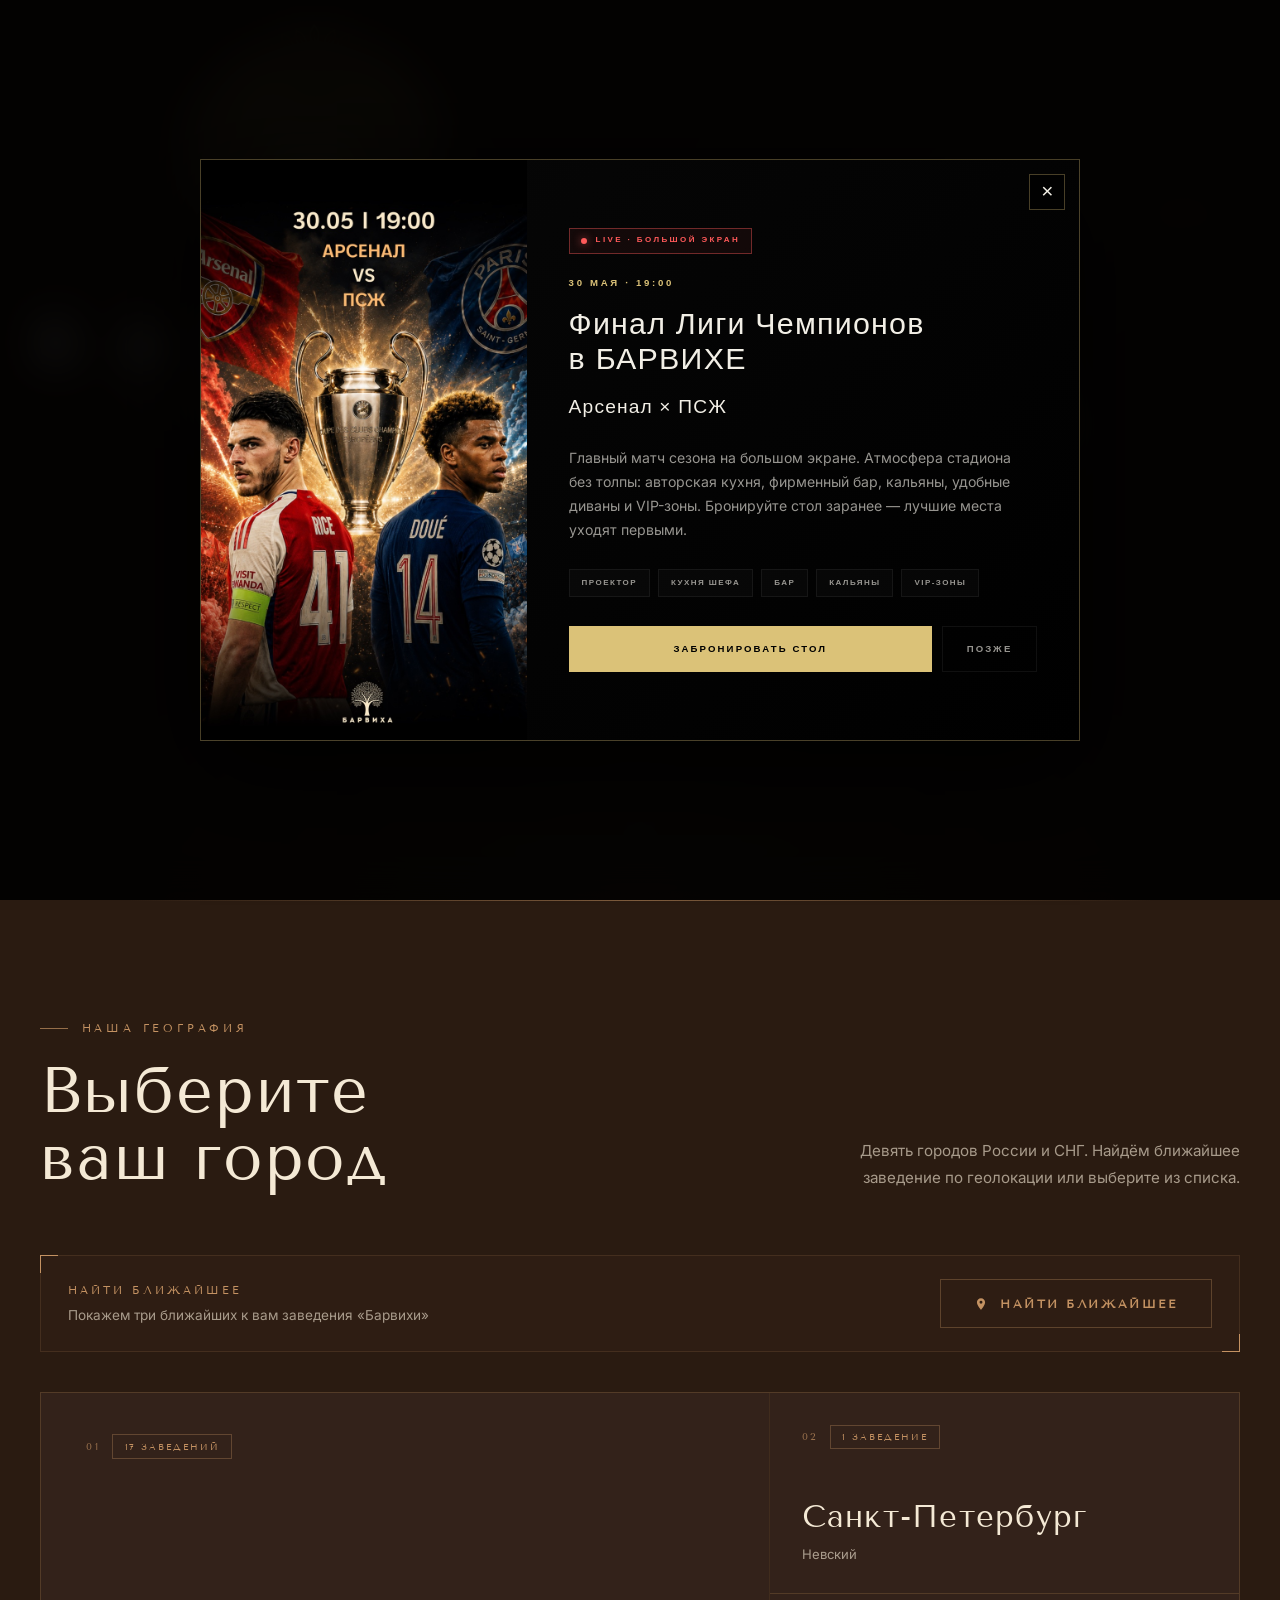
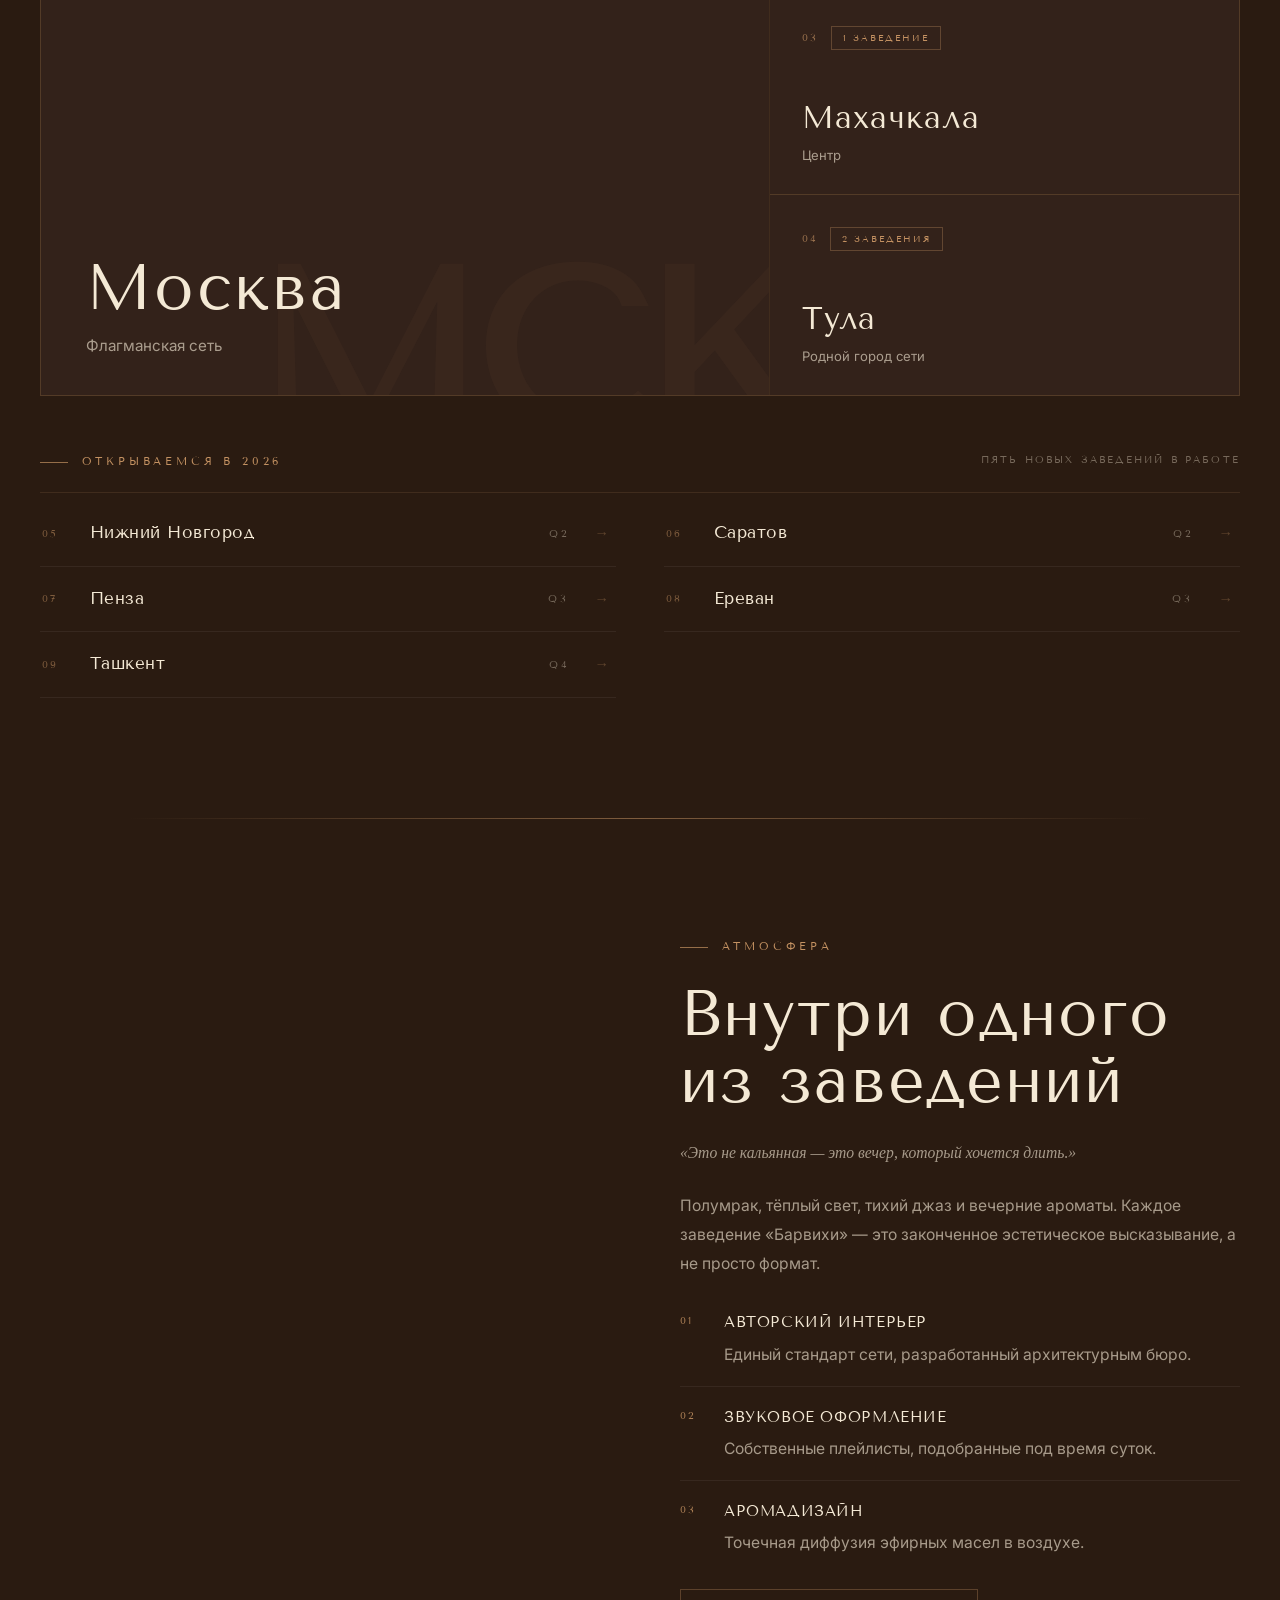
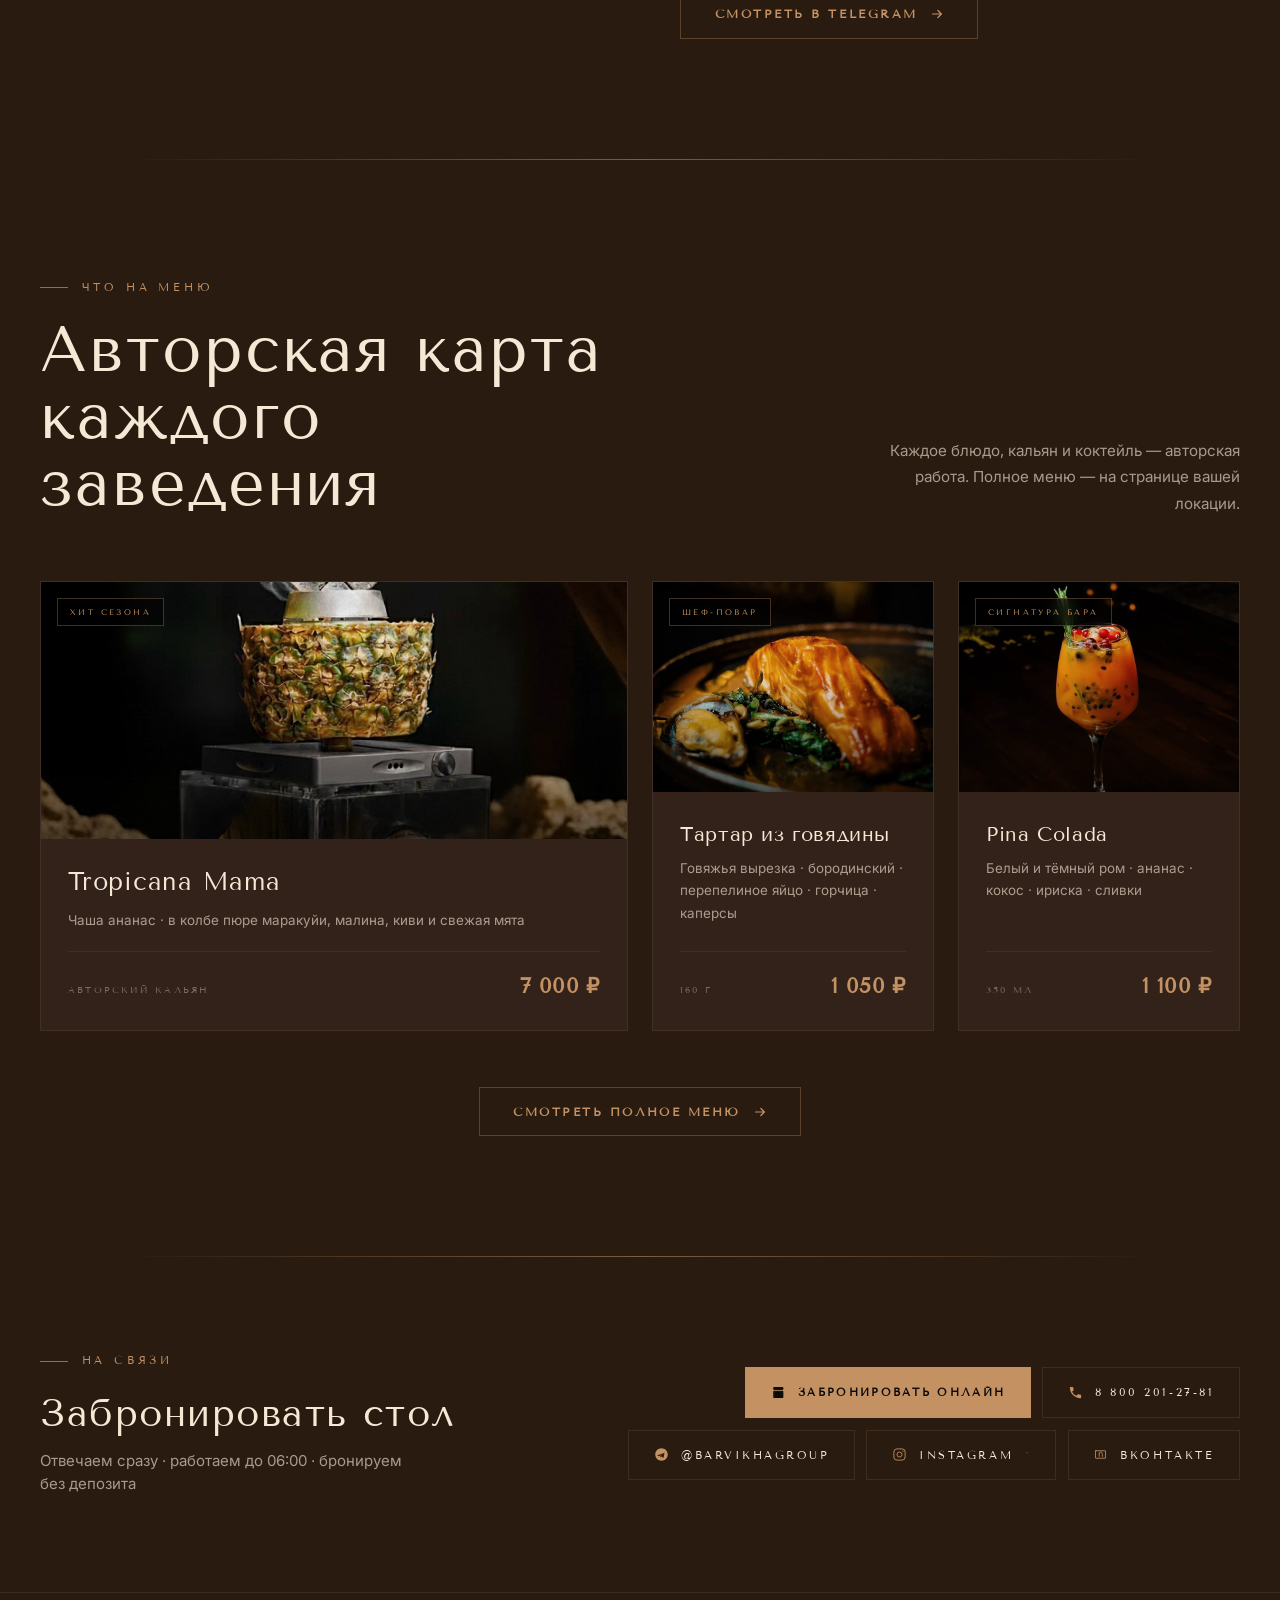
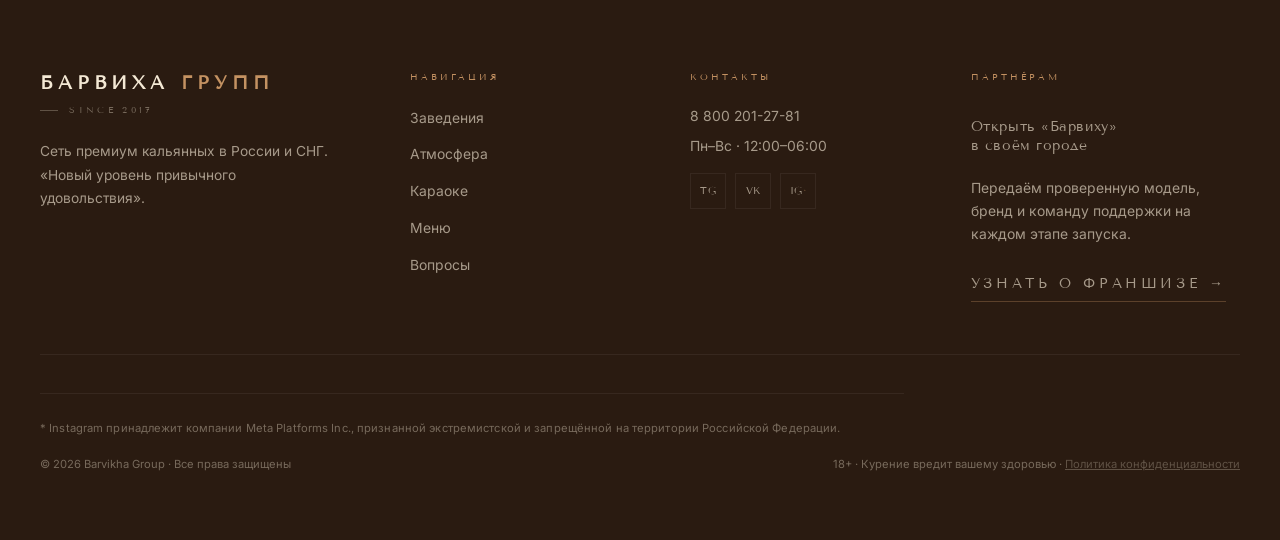
==== commit 1417100a: "unify: embedded SVG logo on location/karaoke + footer wordmark - Replace external https://barvikhagr" ====
--- a/index.html
+++ b/index.html
@@ -233,21 +233,7 @@
   background:var(--bg)
 }
 /* Угловые декорации — фирменный premium-приём */
-.hero-corner{
-  position:absolute;width:54px;height:54px;z-index:4;pointer-events:none;
-  opacity:0;animation:fadeIn 1.2s var(--ease) forwards 1.2s
-}
-.hero-corner.tl{top:6rem;left:2.5rem;border-top:1px solid var(--line-strong);border-left:1px solid var(--line-strong)}
-.hero-corner.tr{top:6rem;right:2.5rem;border-top:1px solid var(--line-strong);border-right:1px solid var(--line-strong)}
-.hero-corner.bl{bottom:6rem;left:2.5rem;border-bottom:1px solid var(--line-strong);border-left:1px solid var(--line-strong)}
-.hero-corner.br{bottom:6rem;right:2.5rem;border-bottom:1px solid var(--line-strong);border-right:1px solid var(--line-strong)}
-@media(max-width:768px){
-  .hero-corner{width:36px;height:36px}
-  .hero-corner.tl,.hero-corner.tr{top:5rem}
-  .hero-corner.bl,.hero-corner.br{bottom:5rem}
-  .hero-corner.tl,.hero-corner.bl{left:1.25rem}
-  .hero-corner.tr,.hero-corner.br{right:1.25rem}
-}
+
 .hero-bg{position:absolute;inset:0;z-index:0;pointer-events:none}
 .hero-bg::before{
   content:'';position:absolute;inset:0;
@@ -400,9 +386,9 @@
 }
 
 /* ═══ REVEAL ═══ */
-.rv{opacity:0;transform:translateY(28px);transition:opacity .9s var(--ease),transform .9s var(--ease)}
+.rv{opacity:0;transform:translateY(18px);transition:opacity .45s var(--ease),transform .45s var(--ease)}
 .rv.in{opacity:1;transform:none}
-.rv-d1{transition-delay:.08s}.rv-d2{transition-delay:.16s}.rv-d3{transition-delay:.24s}.rv-d4{transition-delay:.32s}
+.rv-d1{transition-delay:.05s}.rv-d2{transition-delay:.1s}.rv-d3{transition-delay:.15s}.rv-d4{transition-delay:.2s}
 
 /* ═══ CITIES ═══ */
 .cities{background:var(--bg);position:relative}
@@ -755,8 +741,7 @@
 .menu-card.featured{grid-column:span 2}
 .menu-card.featured .menu-img{aspect-ratio:16/7}
 .menu-card.featured .menu-name{font-size:1.55rem}
-.menu-mark{position:absolute;top:.55rem;right:1.05rem;z-index:3;font-family:var(--serif);font-size:clamp(2.6rem,5vw,3.8rem);font-weight:700;color:rgba(196,146,98,.42);line-height:1;letter-spacing:-.02em;pointer-events:none;text-shadow:0 2px 12px rgba(0,0,0,.65)}
-.menu-card.featured .menu-mark{font-size:clamp(3.6rem,7vw,5.4rem);top:.7rem;right:1.4rem}
+.menu-mark{display:none}
 .menu-card{
   background:var(--bg-1);border:1px solid var(--hair);
   position:relative;overflow:hidden;cursor:pointer;
@@ -836,71 +821,6 @@
   .menu-grid>:last-child{max-width:none}
 }
 
-/* ═══ FEATURES ═══ */
-.feat{background:var(--bg-1);position:relative}
-.feat-grid{
-  display:grid;grid-template-columns:repeat(4,1fr);gap:1.25rem
-}
-.feat-card{
-  background:var(--bg);padding:2.4rem 1.9rem 1.9rem;
-  position:relative;overflow:hidden;cursor:pointer;
-  display:flex;flex-direction:column;align-items:flex-start;gap:1rem;
-  text-align:left;color:var(--text);width:100%;
-  border:1px solid var(--line);
-  transition:transform .5s var(--ease),border-color .35s var(--ease),background .4s var(--ease)
-}
-.feat-card.featured{grid-column:span 2;padding:2.6rem 2.2rem 2.1rem}
-.feat-card.featured .feat-name{font-size:1.05rem}
-.feat-card.featured .feat-desc{font-size:.92rem;max-width:38rem}
-.feat-card::after{
-  content:'';position:absolute;left:0;right:0;bottom:0;height:1px;
-  background:var(--gold);transform:scaleX(0);transform-origin:left;
-  transition:transform .55s var(--ease)
-}
-.feat-card:hover{background:var(--bg-2);border-color:var(--line-strong);transform:translateY(-4px)}
-.feat-card:hover::after{transform:scaleX(1)}
-.feat-card:hover .feat-mark{color:rgba(196,146,98,.6);transform:translate(-2px,-1px)}
-.feat-card:hover .feat-arrow{opacity:1;transform:translateX(0)}
-.feat-card:hover .feat-icon{transform:translateY(-3px);color:var(--gold)}
-.feat-mark{
-  position:absolute;top:.55rem;right:1.1rem;z-index:2;pointer-events:none;
-  font-family:var(--serif);font-size:clamp(2.6rem,4.6vw,3.6rem);font-weight:200;
-  color:rgba(196,146,98,.22);line-height:1;letter-spacing:-.02em;
-  transition:color .4s var(--ease),transform .4s var(--ease)
-}
-.feat-card.featured .feat-mark{font-size:clamp(3.4rem,6vw,4.8rem);top:.6rem;right:1.4rem}
-.feat-icon{
-  width:42px;height:42px;color:var(--gold-soft);
-  transition:transform .4s var(--ease),color .4s var(--ease);
-  position:relative;z-index:1
-}
-.feat-icon svg{width:100%;height:100%;stroke:currentColor}
-.feat-name{
-  font-family:var(--serif);font-size:.95rem;font-weight:500;
-  letter-spacing:.2em;text-transform:uppercase;color:var(--text);position:relative;z-index:1
-}
-.feat-desc{font-size:.86rem;color:var(--text-soft);line-height:1.65;flex:1;position:relative;z-index:1}
-.feat-more{
-  display:flex;align-items:center;gap:.55rem;margin-top:.4rem;padding-top:1rem;
-  border-top:1px solid var(--hair);width:100%;
-  font-family:var(--serif);font-size:.58rem;font-weight:500;
-  letter-spacing:.28em;text-transform:uppercase;color:var(--gold);
-  position:relative;z-index:1
-}
-.feat-arrow{
-  display:inline-block;
-  opacity:.5;transform:translateX(-3px);
-  transition:all .35s var(--ease)
-}
-@media(max-width:1024px){
-  .feat-grid{grid-template-columns:repeat(2,1fr)}
-  .feat-card.featured{grid-column:span 2}
-}
-@media(max-width:560px){
-  .feat-grid{grid-template-columns:1fr}
-  .feat-card.featured{grid-column:span 1}
-}
-
 /* ═══ CONTACT STRIP ═══ */
 .cs{background:var(--bg);padding:6rem 0;position:relative}
 .cs-inner{
@@ -1154,7 +1074,7 @@
   button,a.btn,.cs-link,.nav-book,.fab-book{min-height:44px}
 }
 @media(hover:none) and (pointer:coarse){
-  .city-card:hover,.menu-card:hover,.feat-card:hover,.kar-img:hover,.geo-card:hover{transform:none}
+  .city-card:hover,.menu-card:hover,.kar-img:hover,.geo-card:hover{transform:none}
 }
 @media(prefers-reduced-motion:reduce){
   *,*::before,*::after{animation-duration:.01ms !important;animation-iteration-count:1 !important;transition-duration:.01ms !important}
@@ -1172,10 +1092,13 @@
 
 <!-- ═══ NAV ═══ -->
 <nav class="nav" id="nav">
+  <a href="#" class="nav-logo" aria-label="Барвиха — наверх" onclick="window.scrollTo({top:0,behavior:'smooth'});return false">
+    <img src="logo.png" alt="Барвиха Лаунж" class="nav-logo-img"/>
+  </a>
   <ul class="nav-menu">
     <li><a href="#cities">Заведения</a></li>
     <li><a href="#atmosphere">Атмосфера</a></li>
-    <li><a href="#karaoke">Караоке</a></li>
+    <li><a href="karaoke.html">Караоке</a></li>
     <li><a href="#menu">Меню</a></li>
     <li><a href="#" onclick="event.preventDefault();openFaq()">Вопросы</a></li>
   </ul>
@@ -1209,10 +1132,6 @@
   <div class="hero-bg"></div>
   <div class="hero-noise"></div>
   <canvas id="heroSmoke"></canvas>
-  <span class="hero-corner tl" aria-hidden="true"></span>
-  <span class="hero-corner tr" aria-hidden="true"></span>
-  <span class="hero-corner bl" aria-hidden="true"></span>
-  <span class="hero-corner br" aria-hidden="true"></span>
 
   <div class="hero-inner">
     <span class="hero-eyebrow">Премиум-лаунж · с 2017</span>
@@ -1377,37 +1296,6 @@
         </div>
         <a href="https://t.me/BARVIKHAGROUP" target="_blank" data-src="atmosphere" class="btn btn-line btn-arrow" style="align-self:flex-start;margin-top:.5rem">
           Смотреть в Telegram
-          <svg width="14" height="14" viewBox="0 0 16 16" fill="none"><path d="M3 8H13M13 8L9 4M13 8L9 12" stroke="currentColor" stroke-width="1.4" stroke-linecap="round" stroke-linejoin="round"/></svg>
-        </a>
-      </div>
-    </div>
-  </div>
-</section>
-
-<!-- ═══ KARAOKE ═══ -->
-<section class="section kar" id="karaoke" data-divider>
-  <div class="wrap">
-    <div class="kar-grid">
-      <div class="kar-img kar-visual rv">
-        <span class="corner-tl" aria-hidden="true"></span>
-        <span class="corner-br" aria-hidden="true"></span>
-        <span class="kar-img-tag">Karaoke · Live</span>
-        <div class="kar-rays" aria-hidden="true"></div>
-        <div class="kar-disco" aria-hidden="true"></div>
-        <span class="kar-big">Караоке</span>
-      </div>
-      <div class="kar-txt rv rv-d1">
-        <span class="eyebrow">Авторский формат сети</span>
-        <h2 class="h-1">Караоке<br>в Барвихе</h2>
-        <p>Шесть заведений сети с приватной сценой и резидентным звукорежиссёром. Каталог из десяти тысяч треков, профессиональный звук, фактурные диваны и игра света от диско-шара.</p>
-        <div class="kar-points">
-          <div class="kar-pt"><span class="kp-n">01</span><span>Профессиональный звук и сценический свет</span></div>
-          <div class="kar-pt"><span class="kp-n">02</span><span>Бэк-вокал и звукорежиссёр на каждом вечере</span></div>
-          <div class="kar-pt"><span class="kp-n">03</span><span>10 000+ треков · добавляем по запросу</span></div>
-          <div class="kar-pt"><span class="kp-n">04</span><span>Минимум три часа · депозит включает кухню и бар</span></div>
-        </div>
-        <a href="karaoke.html" class="btn btn-line btn-arrow">
-          Все заведения с караоке
           <svg width="14" height="14" viewBox="0 0 16 16" fill="none"><path d="M3 8H13M13 8L9 4M13 8L9 12" stroke="currentColor" stroke-width="1.4" stroke-linecap="round" stroke-linejoin="round"/></svg>
         </a>
       </div>
@@ -1487,7 +1375,7 @@
     <div class="menu-modal-hd">
       <div class="menu-modal-l"><span>Меню Барвиха</span></div>
       <div class="menu-modal-r">
-        <a class="menu-modal-link" id="menuModalExt" href="https://barvihamenu-production.up.railway.app/" target="_blank" rel="noopener">Открыть отдельно ↗</a>
+        <a class="menu-modal-link" id="menuModalExt" href="http://localhost:3000/ru/mendeleevskaia" target="_blank" rel="noopener">Открыть отдельно ↗</a>
         <button class="menu-modal-close" onclick="closeMenuModal()" aria-label="Закрыть">×</button>
       </div>
     </div>
@@ -1497,70 +1385,6 @@
     </div>
   </div>
 </div>
-
-<!-- ═══ FEATURES ═══ -->
-<section class="section feat" id="features" data-divider>
-  <div class="wrap">
-    <div class="section-hd">
-      <div class="section-hd-l rv">
-        <span class="eyebrow">Всё что нужно</span>
-        <h2 class="h-1">Для идеального<br>вечера</h2>
-      </div>
-      <p class="section-hd-r rv rv-d1">Каждая деталь продумана. Подберите формат и узнайте, что внутри.</p>
-    </div>
-    <div class="feat-grid">
-
-      <button class="feat-card featured rv" onclick="openFeat('hookahs')">
-        <span class="feat-mark">01</span>
-        <div class="feat-icon"><svg viewBox="0 0 48 48" fill="none"><ellipse cx="24" cy="10" rx="10" ry="4" stroke="currentColor" stroke-width="1.2"/><rect x="21" y="14" width="6" height="12" stroke="currentColor" stroke-width="1.2"/><ellipse cx="24" cy="32" rx="9" ry="7" stroke="currentColor" stroke-width="1.2"/></svg></div>
-        <div class="feat-name">Кальяны</div>
-        <p class="feat-desc">Электрочаша без угля и горечи. Премиальные колбы Wookah и Egeglas, табаки WTO, Tangiers, Darkside. К каждому столу — персональный мастер, кастомный микс под вкус гостя.</p>
-        <span class="feat-more">Подробнее <span class="feat-arrow">→</span></span>
-      </button>
-
-      <button class="feat-card rv rv-d1" onclick="openFeat('drinks')">
-        <span class="feat-mark">02</span>
-        <div class="feat-icon"><svg viewBox="0 0 48 48" fill="none"><path d="M10 10 L24 36 L38 10 Z" stroke="currentColor" stroke-width="1.2" stroke-linejoin="round"/><line x1="24" y1="36" x2="24" y2="42" stroke="currentColor" stroke-width="1.2"/><line x1="16" y1="42" x2="32" y2="42" stroke="currentColor" stroke-width="1.5" stroke-linecap="round"/></svg></div>
-        <div class="feat-name">Напитки</div>
-        <p class="feat-desc">Авторские коктейли, первоклассный алкоголь, элитный китайский чай и лимонады собственного приготовления.</p>
-        <span class="feat-more">Подробнее <span class="feat-arrow">→</span></span>
-      </button>
-
-      <button class="feat-card rv rv-d2" onclick="openFeat('food')">
-        <span class="feat-mark">03</span>
-        <div class="feat-icon"><svg viewBox="0 0 48 48" fill="none"><ellipse cx="24" cy="32" rx="16" ry="5" stroke="currentColor" stroke-width="1.2"/><path d="M8 32 Q8 16 24 16 Q40 16 40 32" stroke="currentColor" stroke-width="1.2" fill="none"/><circle cx="24" cy="16" r="3" stroke="currentColor" stroke-width="1.2"/></svg></div>
-        <div class="feat-name">Кухня</div>
-        <p class="feat-desc">Авторская европейская кухня шеф-повара, десерты и натуральное вяленое мясо.</p>
-        <span class="feat-more">Подробнее <span class="feat-arrow">→</span></span>
-      </button>
-
-      <button class="feat-card rv" onclick="openFeat('vip')">
-        <span class="feat-mark">04</span>
-        <div class="feat-icon"><svg viewBox="0 0 48 48" fill="none"><path d="M8 22 L24 10 L40 22 L40 40 L8 40 Z" stroke="currentColor" stroke-width="1.2" stroke-linejoin="round"/><path d="M18 40 L18 28 L30 28 L30 40" stroke="currentColor" stroke-width="1.2"/></svg></div>
-        <div class="feat-name">VIP-комнаты</div>
-        <p class="feat-desc">Приватные комнаты на 8–20 гостей. Свой вход, мастер и сервис — идеально для праздника.</p>
-        <span class="feat-more">Подробнее <span class="feat-arrow">→</span></span>
-      </button>
-
-      <button class="feat-card rv rv-d1" onclick="openFeat('karaoke')">
-        <span class="feat-mark">05</span>
-        <div class="feat-icon"><svg viewBox="0 0 48 48" fill="none"><rect x="18" y="6" width="12" height="20" rx="6" stroke="currentColor" stroke-width="1.2"/><path d="M12 24c0 6.627 5.373 12 12 12s12-5.373 12-12" stroke="currentColor" stroke-width="1.2" stroke-linecap="round"/><line x1="24" y1="36" x2="24" y2="42" stroke="currentColor" stroke-width="1.2"/></svg></div>
-        <div class="feat-name">Караоке</div>
-        <p class="feat-desc">Приватные комнаты с профессиональным звуком и 10 000+ треков. Сцена без посторонних глаз.</p>
-        <span class="feat-more">Подробнее <span class="feat-arrow">→</span></span>
-      </button>
-
-      <button class="feat-card rv rv-d2" onclick="openFeat('streams')">
-        <span class="feat-mark">06</span>
-        <div class="feat-icon"><svg viewBox="0 0 48 48" fill="none"><rect x="6" y="10" width="36" height="24" rx="2" stroke="currentColor" stroke-width="1.2"/><line x1="24" y1="34" x2="24" y2="40" stroke="currentColor" stroke-width="1.2"/><line x1="16" y1="40" x2="32" y2="40" stroke="currentColor" stroke-width="1.5" stroke-linecap="round"/><circle cx="24" cy="22" r="6" stroke="currentColor" stroke-width="1.2"/></svg></div>
-        <div class="feat-name">Трансляции</div>
-        <p class="feat-desc">Огромные проекторы для прямых трансляций главных спортивных событий.</p>
-        <span class="feat-more">Подробнее <span class="feat-arrow">→</span></span>
-      </button>
-
-    </div>
-  </div>
-</section>
 
 <!-- ═══ CONTACT STRIP ═══ -->
 <section class="cs" id="contact" data-divider>
@@ -1687,18 +1511,6 @@
       </details>
     </div>
     <a href="https://t.me/BARVIKHAGROUP" target="_blank" class="faq-foot-cta" data-src="faq">Связаться с менеджером →</a>
-  </div>
-</div>
-
-<!-- ═══ FEAT MODAL ═══ -->
-<div class="modal" id="featModal" onclick="if(event.target===this)closeFeat()">
-  <div class="modal-wrap">
-    <button class="modal-close" onclick="closeFeat()" aria-label="Закрыть">×</button>
-    <span class="modal-tag" id="fmTag"></span>
-    <h2 class="modal-title" id="fmTitle"></h2>
-    <p class="modal-sub" id="fmDesc"></p>
-    <div class="fm-points" id="fmPoints"></div>
-    <button class="fm-cta" id="fmCta"></button>
   </div>
 </div>
 
@@ -1890,29 +1702,6 @@
   io.observe(wrap);
 })();
 
-// ═══ FEAT MODAL ═══
-const FEATS={
-  drinks:{tag:'Барная карта',title:'Напитки',desc:'Коктейльная карта, разработанная совместно с приглашёнными барменами. Каждая позиция — отдельная история вкуса.',points:['Авторские коктейли — 10+ позиций','Безалкогольные версии всех хитов','Элитный китайский улун и белый чай','Первоклассный крепкий алкоголь','Локальные крафтовые позиции','Сезонные лимитированные напитки'],cta:'Смотреть меню',href:'location.html'},
-  hookahs:{tag:'Электрочаша',title:'Кальяны',desc:'Электрическая чаша заменяет уголь: стабильная температура, нет горечи, нет запаха горения. К каждому столу — персональный мастер.',points:['60+ авторских табачных миксов','Колбы Wookah и Egeglas — премиум','WTO, Darkside, Tangiers, Daily Hookah','Стабильная температура без угля','Персональный кальянный мастер','Кастомный микс под вкус гостя'],cta:'Смотреть меню',href:'location.html'},
-  food:{tag:'Авторская кухня',title:'Европейская кухня',desc:'Меню шеф-повара разработано так, чтобы не перебивать вкус кальяна, но быть полноценным ужином. Кухня работает до 02:00.',points:['Закуски и снеки для кальяна','Горячие блюда от шеф-повара','Десерты и авторское мороженое','Натуральное вяленое мясо','Вегетарианские и безглютеновые опции','Сезонное обновление меню'],cta:'Смотреть меню',href:'location.html'},
-  vip:{tag:'Приватные комнаты',title:'VIP',desc:'Закрытые комнаты для больших компаний. Свой вход, свой мастер, своя атмосфера. Идеально для праздников и корпоративов.',points:['Вместимость 8–20 человек','Приватный вход и отдельная зона','Персональный сервис и мастер','Система для трансляций внутри','Дни рождения и корпоративы','Гибкое меню под мероприятие'],cta:'Забронировать VIP',href:'#bk'},
-  streams:{tag:'Прямые эфиры',title:'Трансляции',desc:'Огромные проекторы для прямых трансляций главных спортивных событий планеты. Кальян и матч — это уже традиция.',points:['Все матчи РПЛ и Лиги Чемпионов','UFC и профессиональный бокс','Формула-1 и MotoGP','Хоккей НХЛ и КХЛ','Тематические вечера по событиям','Атмосфера стадиона без толпы'],cta:'Забронировать стол',href:'#bk'},
-  karaoke:{tag:'Живая сцена',title:'Karaoke & Live',desc:'Приватные комнаты с профессиональным звуком и освещением. Тысячи треков, персональный саундчек и атмосфера настоящего выступления — без посторонних глаз.',points:['Приватные комнаты на 4–20 человек','10 000+ треков на русском и английском','Профессиональный звук и микрофоны','Цветовое сценическое освещение','Запись выступления по желанию','Доступно в большинстве заведений сети'],cta:'Забронировать комнату',href:'#bk'}
-};
-function openFeat(key){
-  const f=FEATS[key];if(!f)return;
-  document.getElementById('fmTag').textContent=f.tag;
-  document.getElementById('fmTitle').textContent=f.title;
-  document.getElementById('fmDesc').textContent=f.desc;
-  document.getElementById('fmPoints').innerHTML=f.points.map(p=>`<div class="fm-point">${p}</div>`).join('');
-  const btn=document.getElementById('fmCta');
-  btn.textContent=f.cta;
-  btn.onclick=()=>{closeFeat();if(f.href==='#bk'){openBooking()}else if(f.href.startsWith('#')){document.querySelector(f.href).scrollIntoView({behavior:'smooth'})}else{location.href=f.href}};
-  document.getElementById('featModal').classList.add('on');
-  document.body.style.overflow='hidden';
-}
-function closeFeat(){document.getElementById('featModal').classList.remove('on');document.body.style.overflow=''}
-
 // ═══ FAQ MODAL ═══
 function openFaq(){const m=document.getElementById('faqModal');if(!m)return;m.classList.add('on');document.body.style.overflow='hidden'}
 function closeFaq(){const m=document.getElementById('faqModal');if(!m)return;m.classList.remove('on');document.body.style.overflow='';m.querySelectorAll('details[open]').forEach(d=>d.removeAttribute('open'))}
@@ -1937,7 +1726,7 @@
 // Esc — закрывает наши модалки (виджет restoplace закрывается сам)
 document.addEventListener('keydown',e=>{
   if(e.key!=='Escape')return;
-  closeFaq();closeFeat();
+  closeFaq();
 });
 
 // ═══ ГЕОЛОКАЦИЯ → 3 ближайших заведения ═══
@@ -2100,9 +1889,10 @@
 <script async src="https://app.restoplace.cc/widget.js?h=f5e57e4c969ae48c720e"></script>
 
 <script>
-// ═══ MENU MODAL — открывает Railway-меню в iframe-окошке ═══
+// ═══ MENU MODAL — открывает Next-app меню (Барвиха Lounge) в iframe-окошке ═══
 (function(){
-  const MENU_BASE='https://barvihamenu-production.up.railway.app/';
+  // Локально — :3000. На проде заменить на свой домен.
+  const MENU_BASE='http://localhost:3000/ru/mendeleevskaia';
   function openMenuModal(){
     const m=document.getElementById('menuModal');if(!m)return;
     const f=document.getElementById('menuModalFrame');
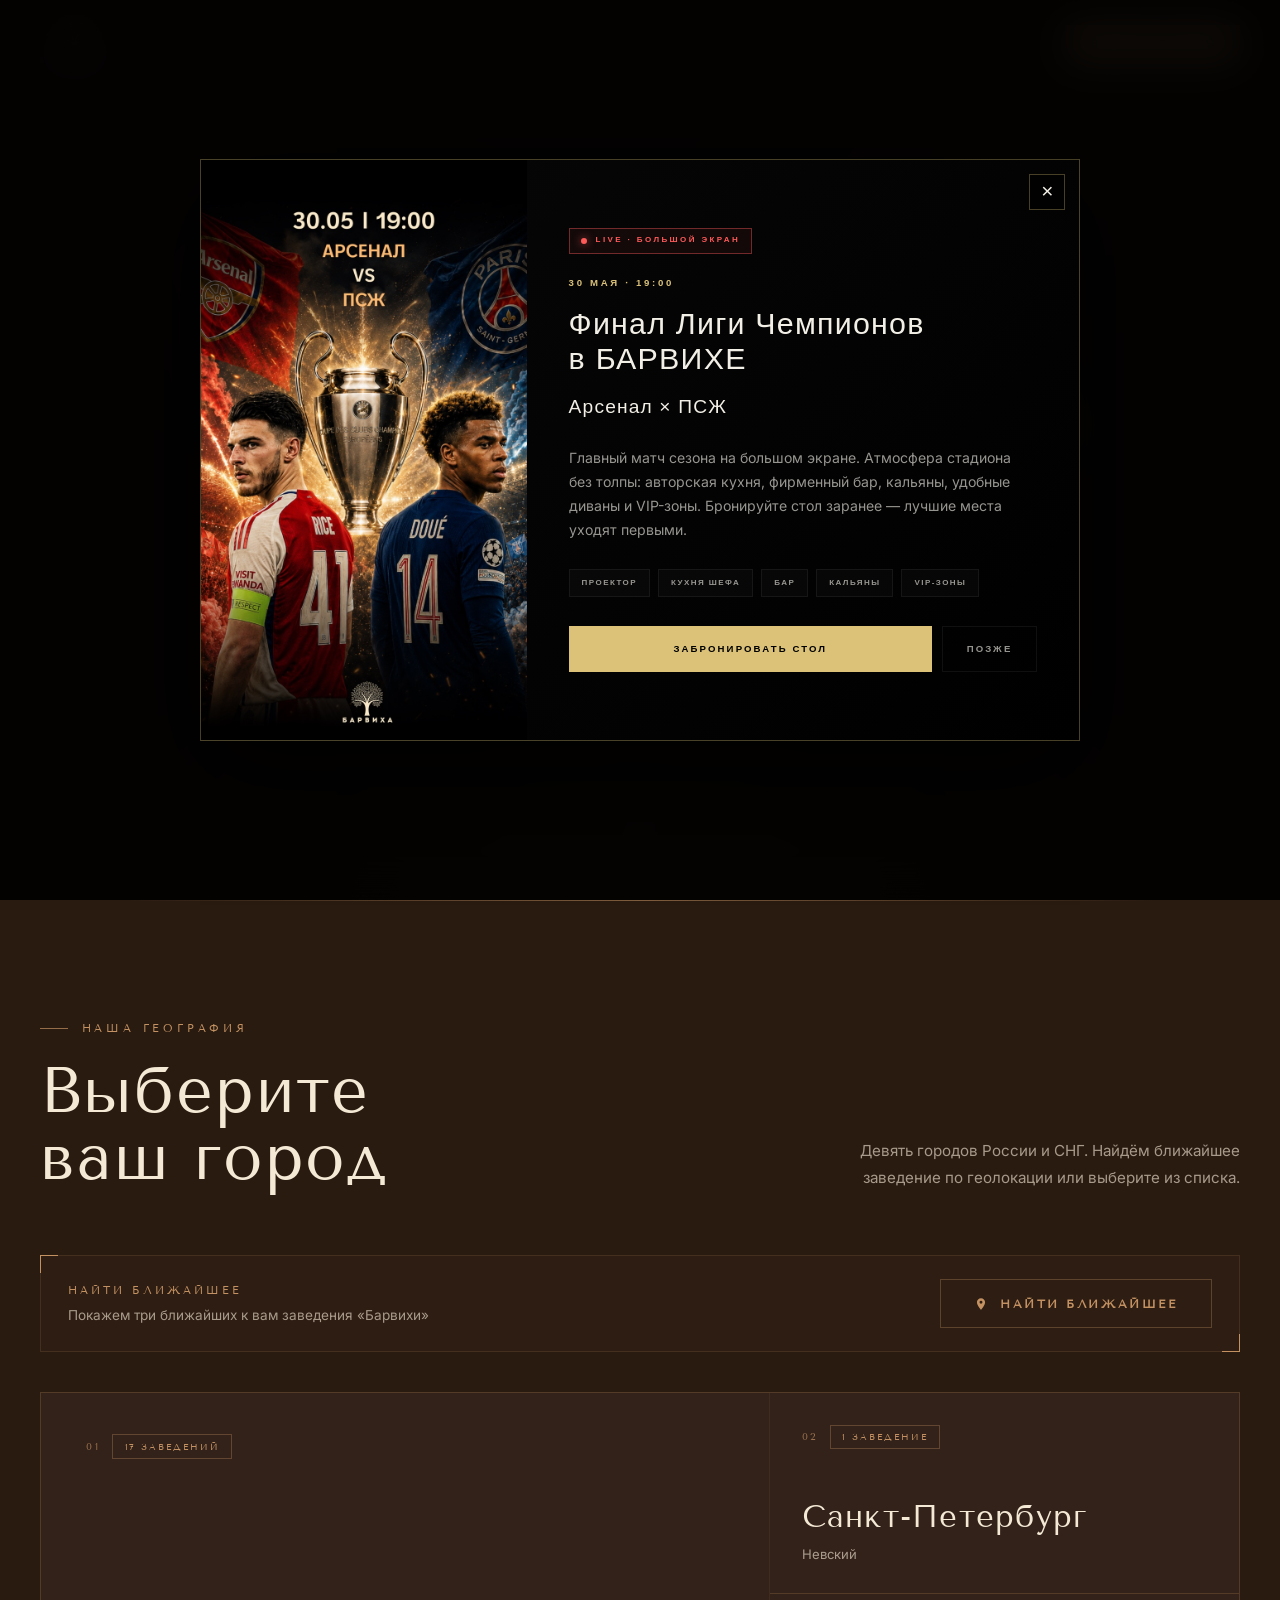
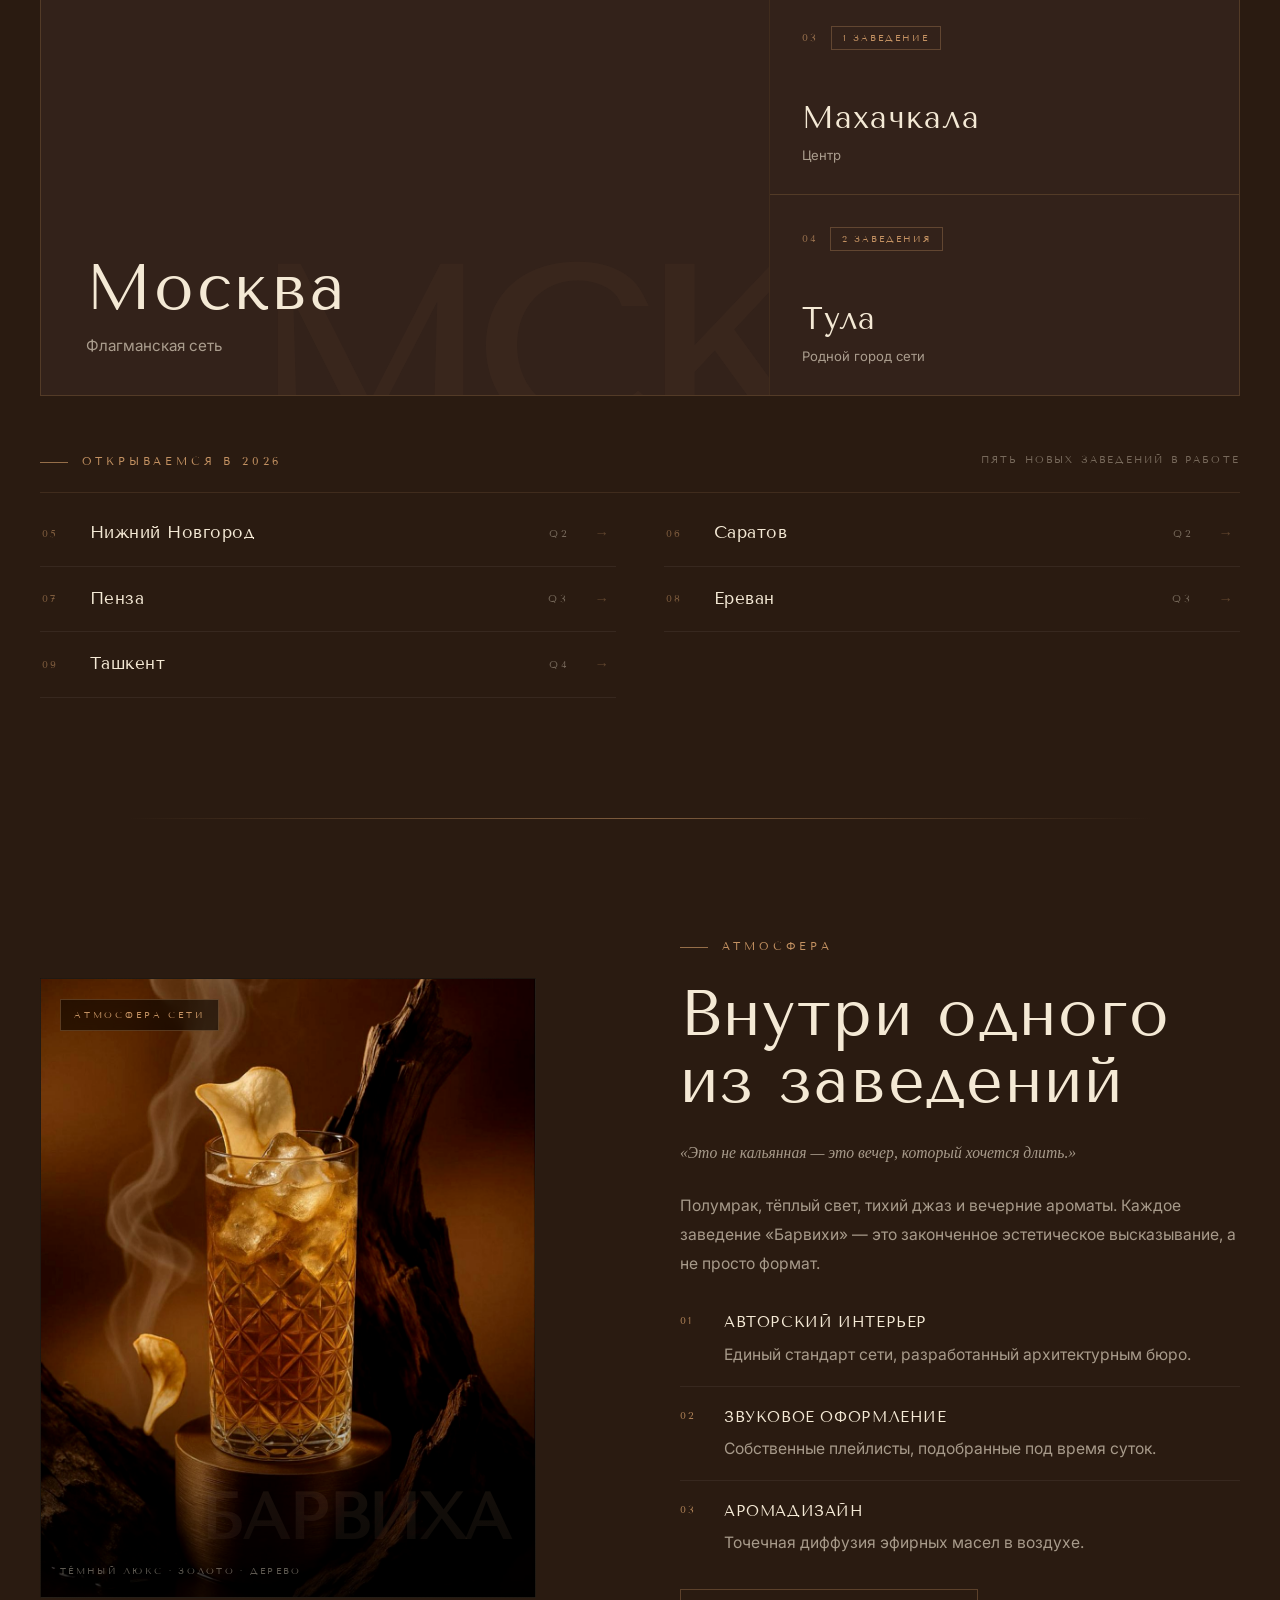
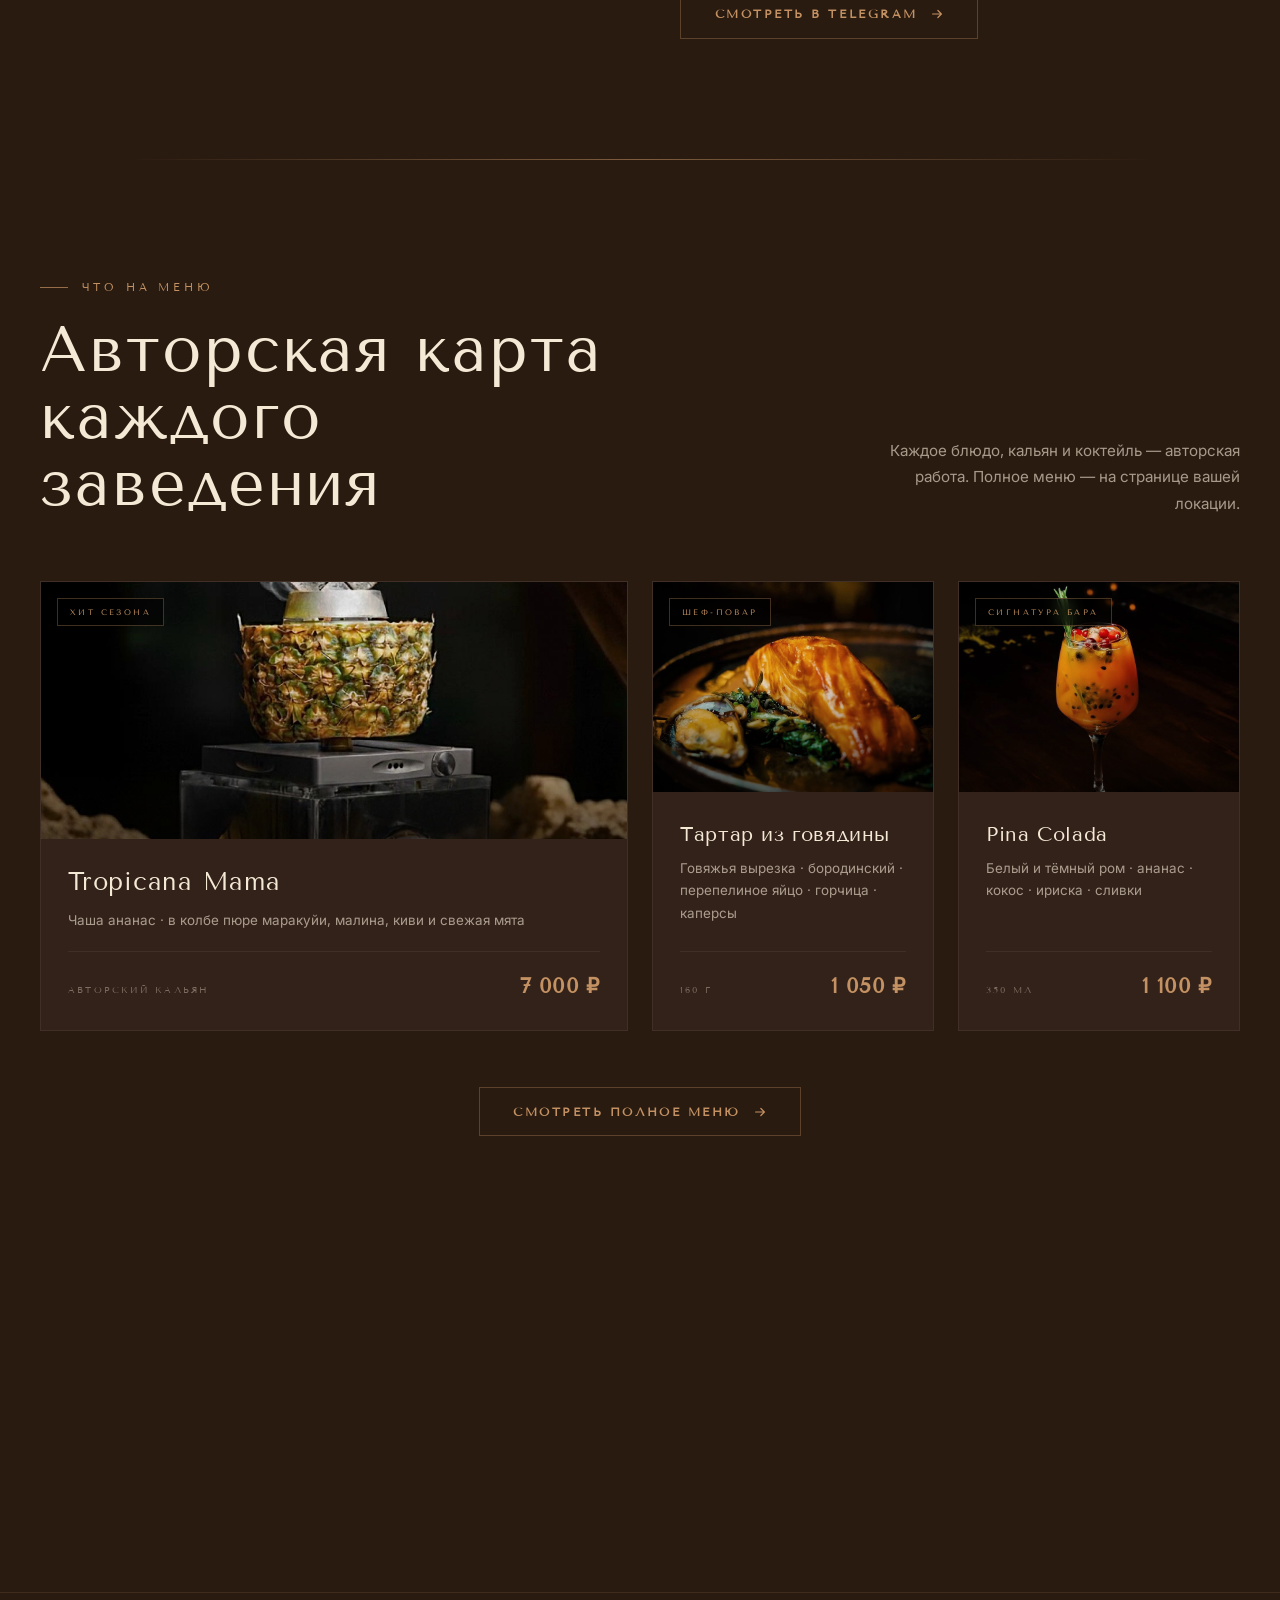
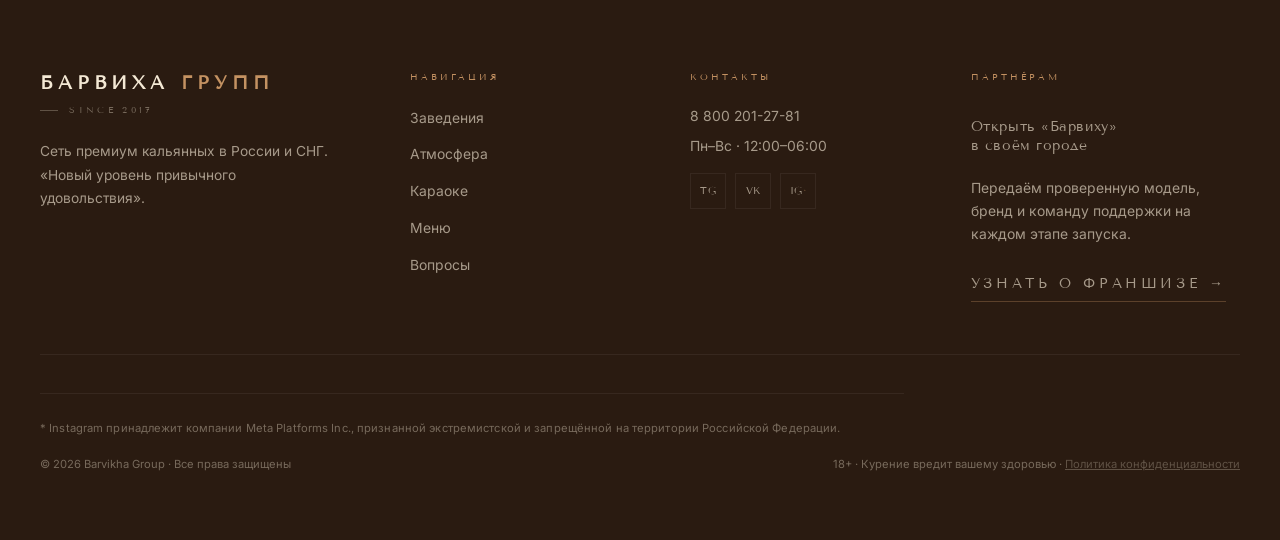
==== commit 9a7f684c: "nav: 3-column grid + tighter padding + simpler logo style - Switch nav from auto-2col to logo-menu-a" ====
--- a/index.html
+++ b/index.html
@@ -121,24 +121,22 @@
 /* ═══ NAV ═══ */
 .nav{
   position:fixed;top:0;left:0;right:0;z-index:100;
-  display:grid;grid-template-columns:1fr auto;align-items:center;
-  gap:2.5rem;padding:1.5rem 2.5rem;
+  display:grid;grid-template-columns:auto 1fr auto;align-items:center;
+  gap:2.5rem;padding:1.25rem 2.5rem;
   transition:padding .4s var(--ease),background .4s var(--ease),border-color .4s var(--ease);
   border-bottom:1px solid transparent
 }
 .nav.scrolled{
-  padding:1rem 2.5rem;
+  padding:.85rem 2.5rem;
   background:rgba(0,0,0,.78);
   backdrop-filter:blur(20px) saturate(1.1);
   -webkit-backdrop-filter:blur(20px) saturate(1.1);
   border-color:var(--hair)
 }
-.nav-logo{
-  display:flex;align-items:center;gap:.65rem;
-  font-family:var(--serif);font-size:1.05rem;font-weight:700;
-  letter-spacing:.22em;text-transform:uppercase;color:var(--text)
-}
-.nav-logo svg{width:24px;height:30px;flex-shrink:0}
+.nav-logo{display:flex;align-items:center;transition:opacity .25s var(--ease)}
+.nav-logo:hover{opacity:.82}
+.nav-logo-img{height:48px;width:auto;display:block;transition:height .35s var(--ease)}
+.nav.scrolled .nav-logo-img{height:40px}
 .nav-menu{
   display:flex;align-items:center;justify-content:center;gap:2.5rem;
   list-style:none
@@ -183,8 +181,10 @@
 @media(max-width:1024px){
   .nav-menu{display:none}
   .brg{display:flex}
-  .nav{grid-template-columns:1fr auto;gap:1rem;padding:1.2rem 1.75rem}
-  .nav.scrolled{padding:.9rem 1.75rem}
+  .nav{grid-template-columns:auto 1fr auto;gap:1rem;padding:1rem 1.75rem}
+  .nav.scrolled{padding:.75rem 1.75rem}
+  .nav-logo-img{height:38px}
+  .nav.scrolled .nav-logo-img{height:32px}
 }
 @media(max-width:560px){
   .nav,.nav.scrolled{padding:1rem 1.25rem}
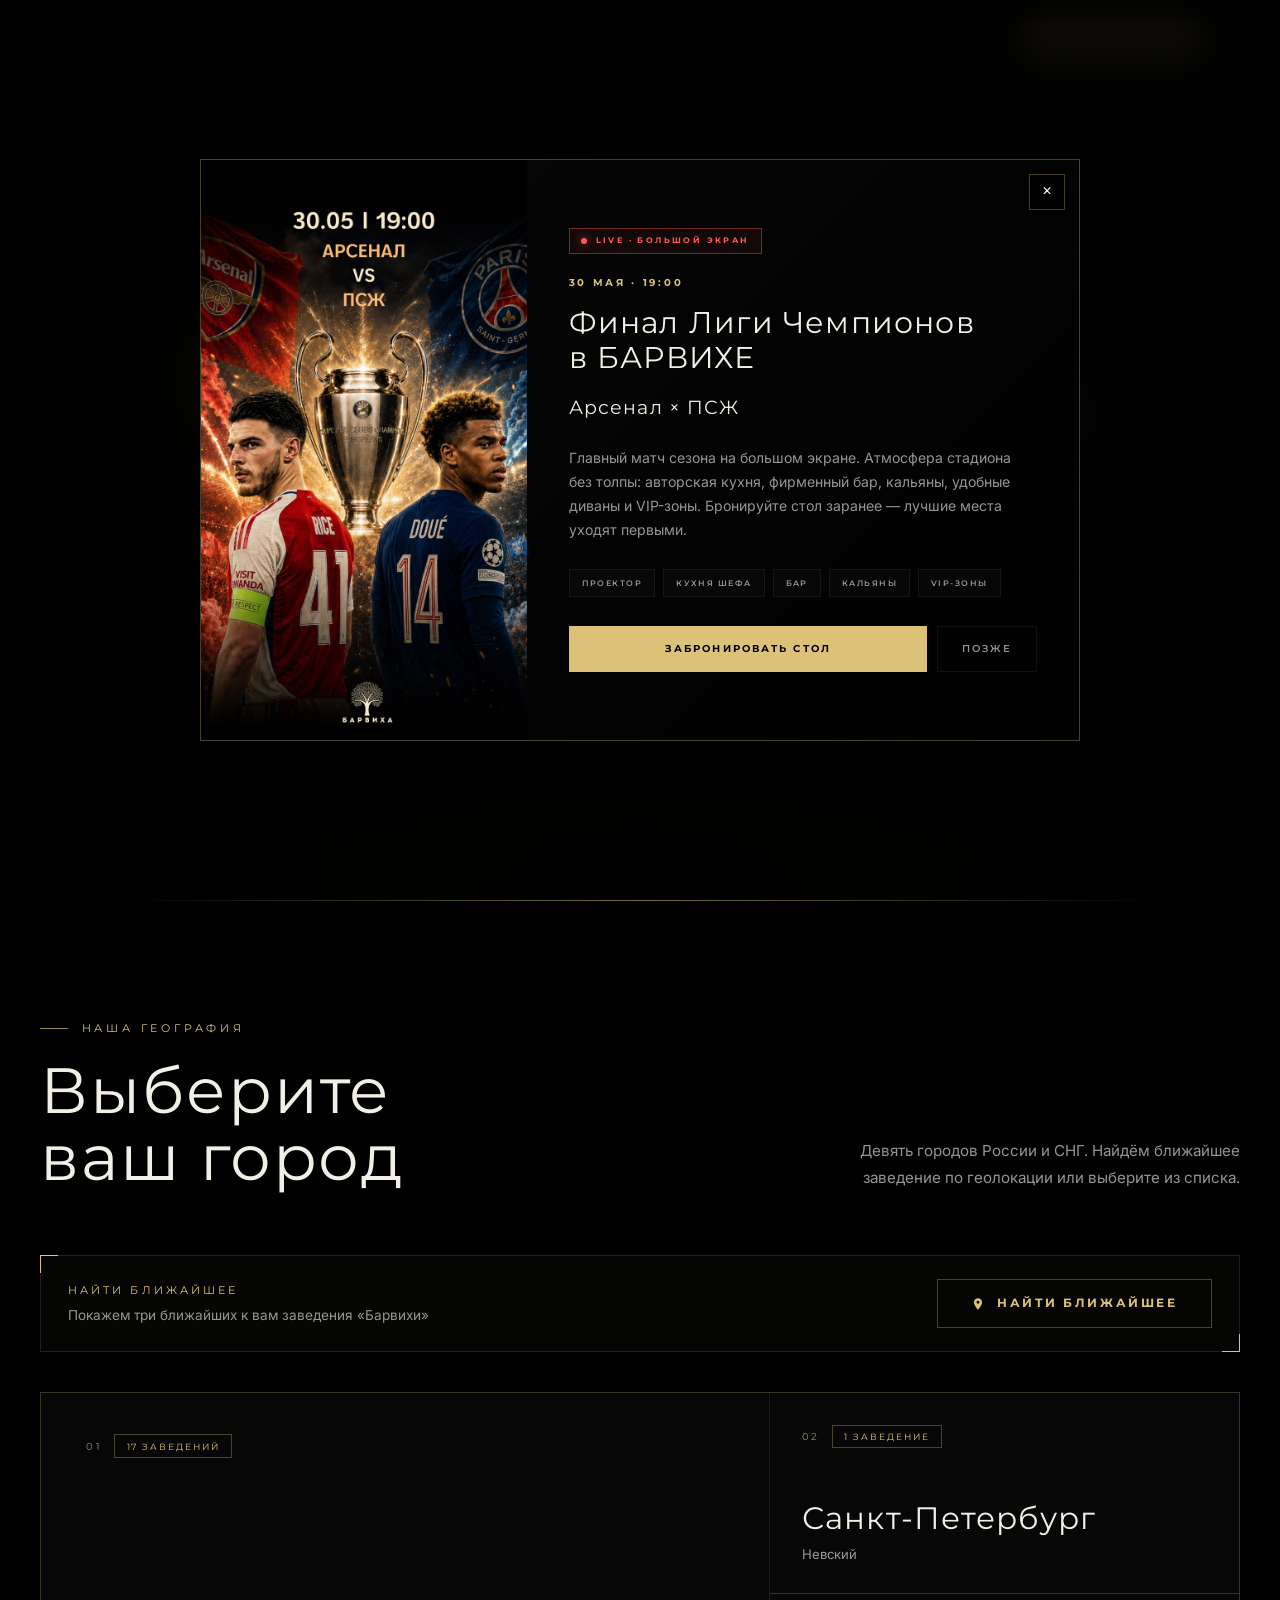
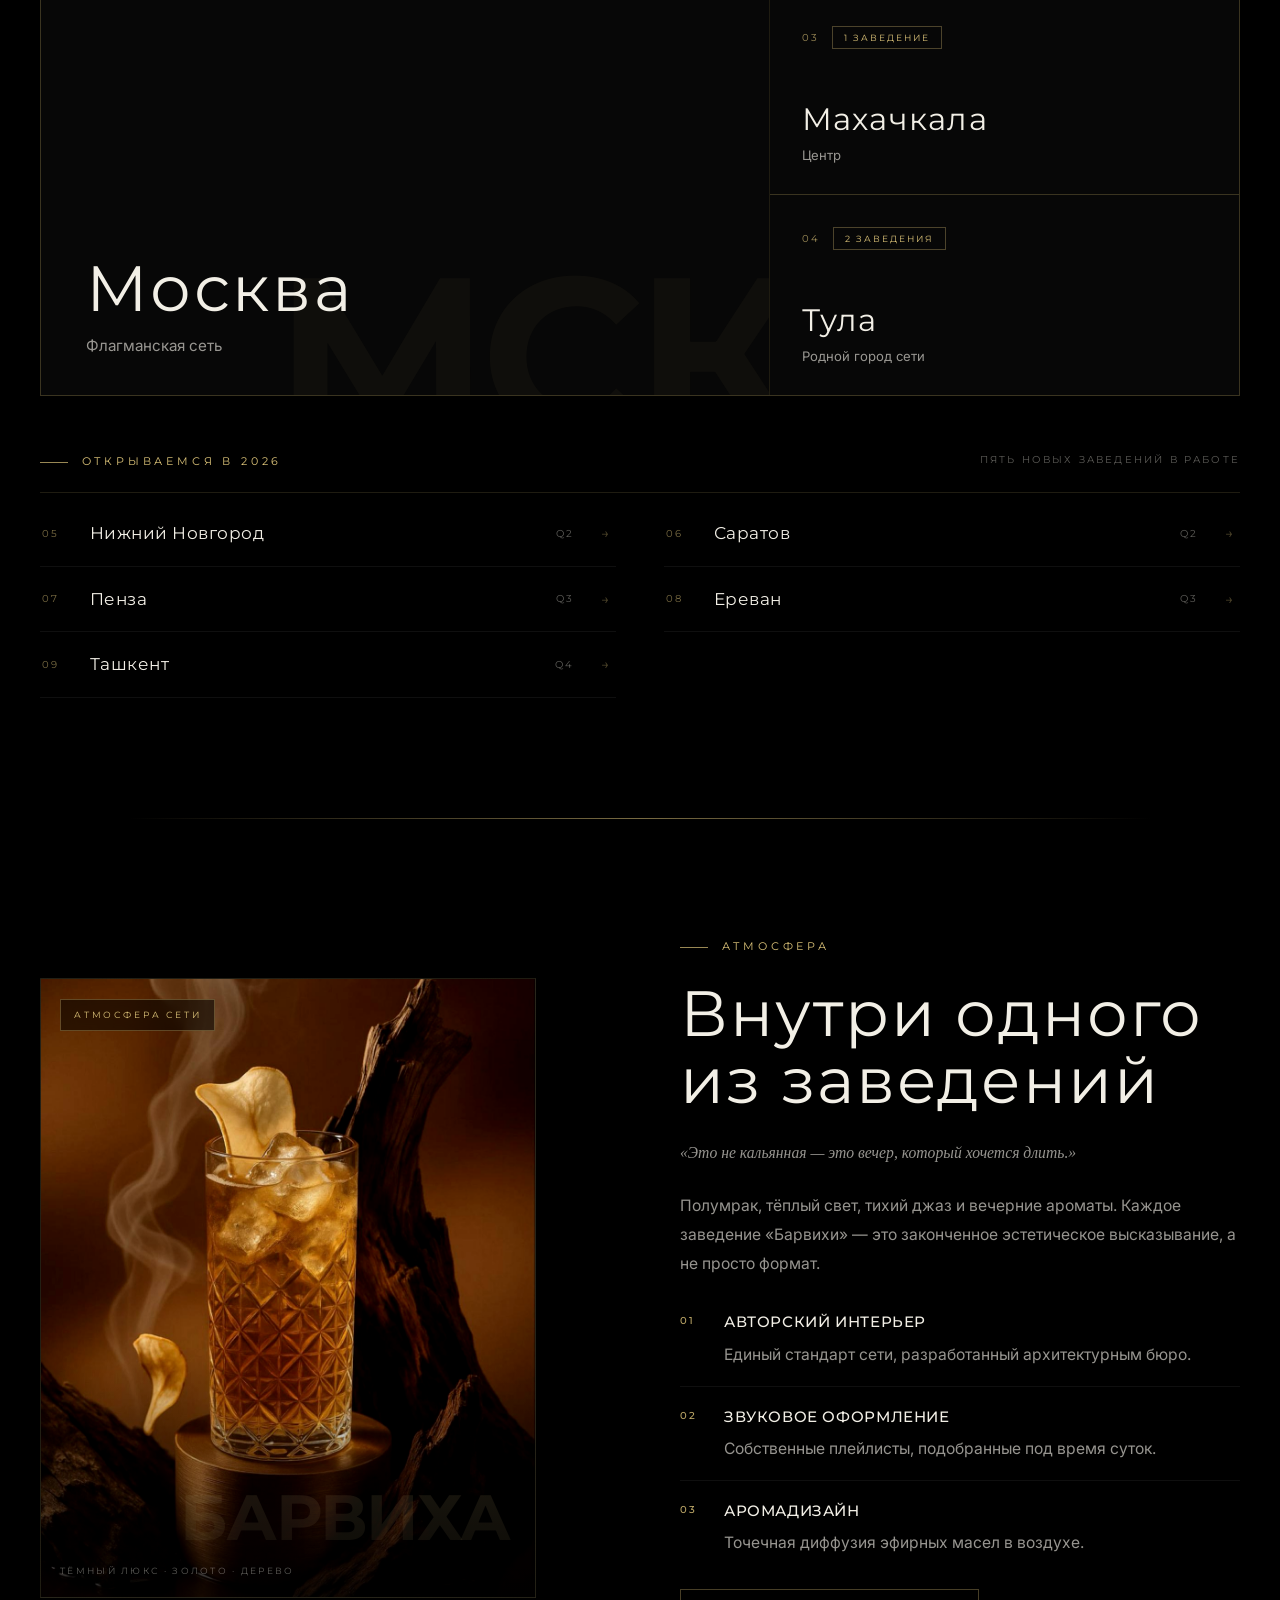
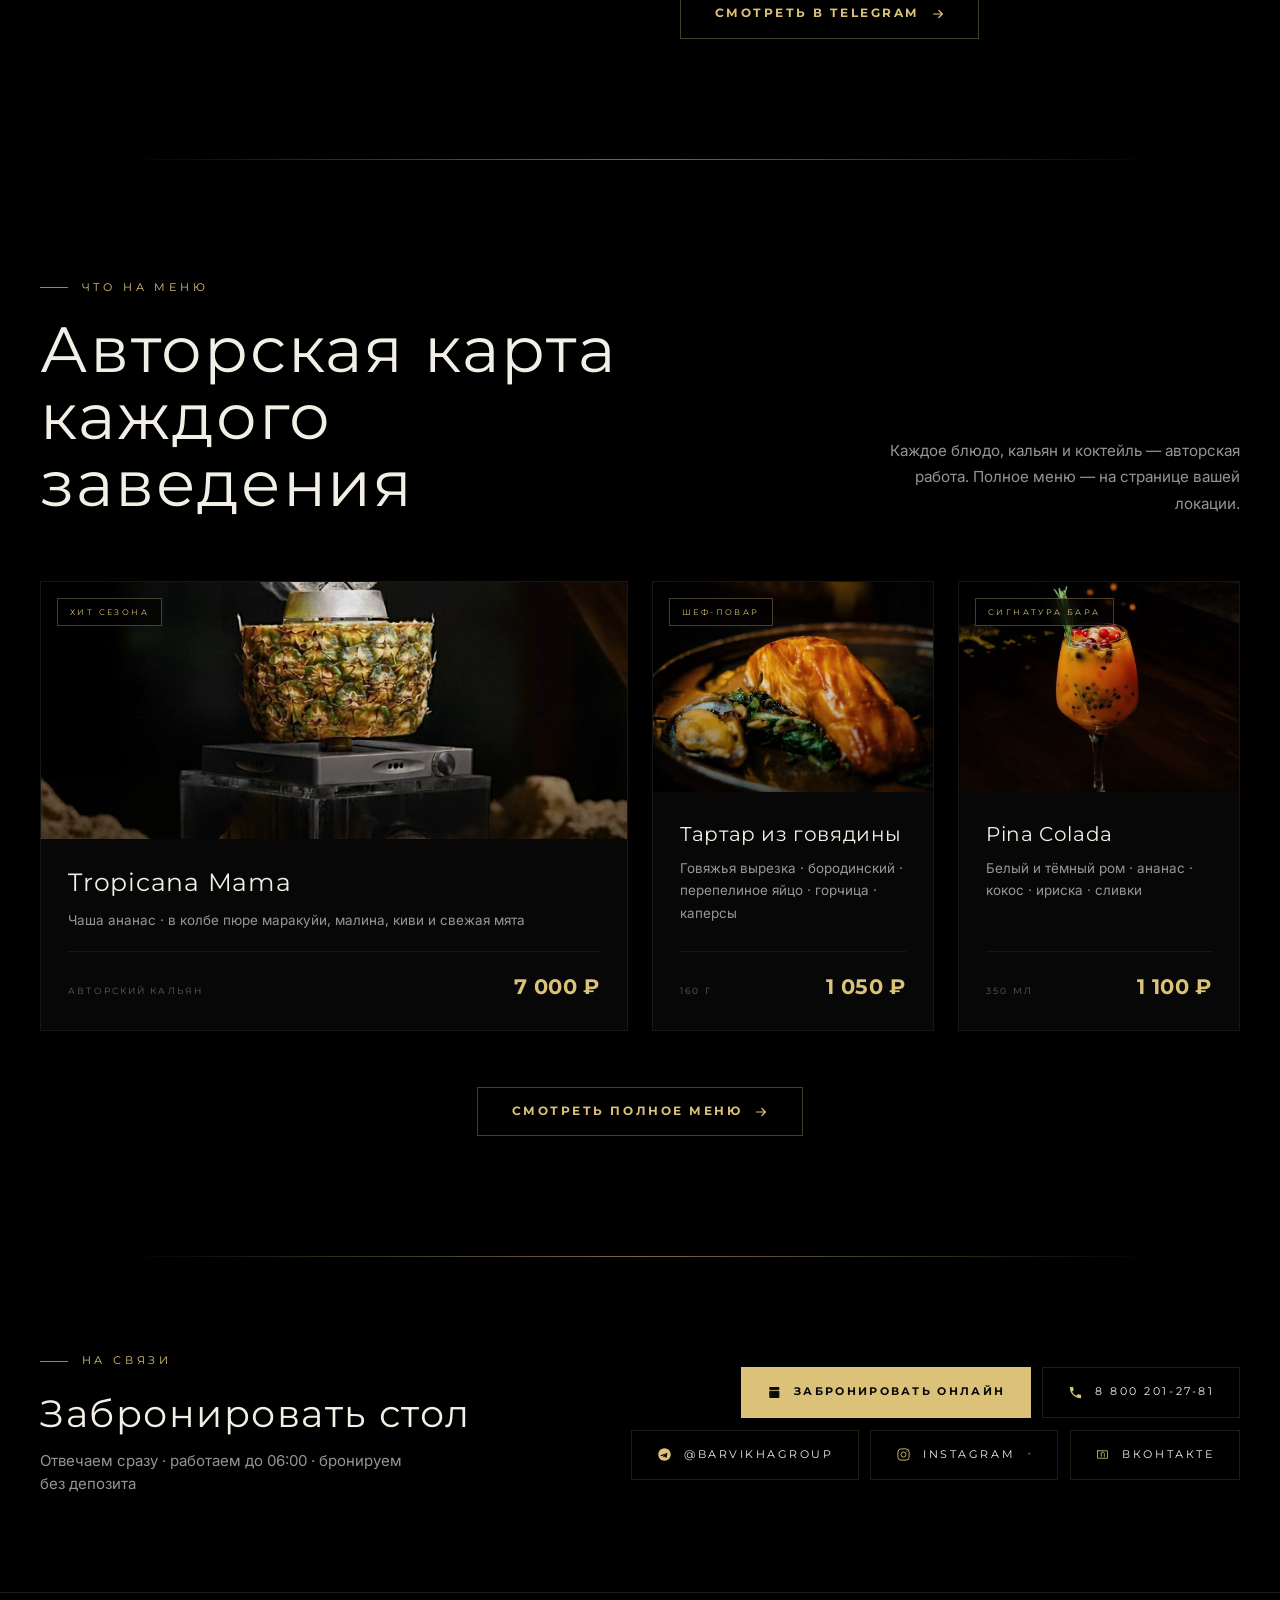
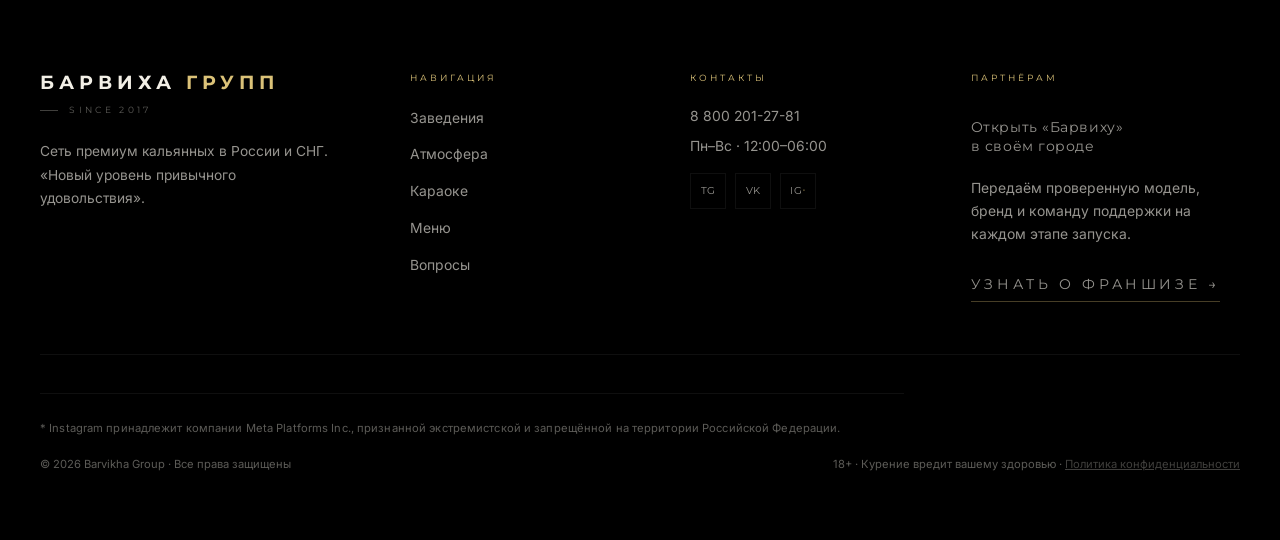
==== commit b11d5674: "nav: remove logo block from location/karaoke navs Per design feedback — drop dark logo square from i" ====
--- a/index.html
+++ b/index.html
@@ -9,10 +9,10 @@
 <meta property="og:description" content="21 заведение · 4 города · 5 на запуске. Премиум кальяны, авторская кухня, бар. Забронируй стол прямо сейчас."/>
 <meta property="og:image" content="https://barvikhagroup.ru/img/main/large-logo.png"/>
 <meta property="og:type" content="website"/>
-<meta name="theme-color" content="#C49262"/>
-<link rel="icon" href="data:image/svg+xml,<svg xmlns='http://www.w3.org/2000/svg' viewBox='0 0 32 32'><rect width='32' height='32' fill='%23000'/><text y='24' x='4' font-size='24' fill='%23C49262' font-family='serif' font-weight='bold'>B</text></svg>"/>
-
-<link href="https://fonts.googleapis.com/css2?family=Tenor+Sans&family=Inter:wght@300;400;500;600&display=swap" rel="stylesheet"/>
+<meta name="theme-color" content="#DBC278"/>
+<link rel="icon" href="data:image/svg+xml,<svg xmlns='http://www.w3.org/2000/svg' viewBox='0 0 32 32'><rect width='32' height='32' fill='%23000'/><text y='24' x='4' font-size='24' fill='%23DBC278' font-family='serif' font-weight='bold'>B</text></svg>"/>
+
+<link href="https://fonts.googleapis.com/css2?family=Montserrat:wght@200;300;400;500;600;700;800&family=Inter:wght@300;400;500;600&display=swap" rel="stylesheet"/>
 
 <style>
 
@@ -20,21 +20,21 @@
 
 :root{
   /* Палитра */
-  --bg:#2A1B11;
-  --bg-1:#33221A;
-  --bg-2:#3B2A20;
-  --bg-3:#453324;
-  --gold:#C49262;
-  --gold-soft:#A07642;
-  --gold-deep:#6F4827;
-  --line:rgba(196,146,98,.14);
-  --line-strong:rgba(196,146,98,.32);
+  --bg:#000;
+  --bg-1:#070707;
+  --bg-2:#0c0c0c;
+  --bg-3:#121212;
+  --gold:#DBC278;
+  --gold-soft:#C9B070;
+  --gold-deep:#9C7E3A;
+  --line:rgba(219,194,120,.14);
+  --line-strong:rgba(219,194,120,.32);
   --hair:rgba(255,255,255,.06);
-  --text:#F4E9D5;
-  --text-soft:rgba(244,233,213,.62);
-  --text-mute:rgba(244,233,213,.38);
+  --text:#F2EFE6;
+  --text-soft:rgba(242,239,230,.62);
+  --text-mute:rgba(242,239,230,.38);
   /* Шрифты */
-  --serif:'Tenor Sans','Helvetica Neue',Arial,sans-serif;
+  --serif:'Montserrat','Helvetica Neue',Arial,sans-serif;
   --sans:'Inter',-apple-system,BlinkMacSystemFont,sans-serif;
   --italic:'Cormorant Garamond',Georgia,serif;
   /* Анимация */
@@ -56,8 +56,8 @@
 /* Scrollbar */
 ::-webkit-scrollbar{width:6px;height:6px}
 ::-webkit-scrollbar-track{background:#000}
-::-webkit-scrollbar-thumb{background:rgba(196,146,98,.18);border-radius:3px}
-::-webkit-scrollbar-thumb:hover{background:rgba(196,146,98,.32)}
+::-webkit-scrollbar-thumb{background:rgba(219,194,120,.18);border-radius:3px}
+::-webkit-scrollbar-thumb:hover{background:rgba(219,194,120,.32)}
 
 /* Tap highlight off */
 *{-webkit-tap-highlight-color:transparent}
@@ -107,7 +107,7 @@
   white-space:nowrap;line-height:1
 }
 .btn-primary{background:var(--gold);color:#0a0a0a;border-color:var(--gold)}
-.btn-primary:hover{background:#E5C490;border-color:#E5C490;box-shadow:0 18px 40px -16px rgba(196,146,98,.55)}
+.btn-primary:hover{background:#EBDCA9;border-color:#EBDCA9;box-shadow:0 18px 40px -16px rgba(219,194,120,.55)}
 .btn-ghost{background:transparent;color:var(--text);border-color:rgba(255,255,255,.18)}
 .btn-ghost:hover{border-color:var(--gold);color:var(--gold)}
 .btn-line{background:transparent;color:var(--gold);border-color:var(--line-strong)}
@@ -164,7 +164,7 @@
   padding:.85rem 1.6rem;border:none;cursor:pointer;line-height:1;
   transition:all .3s var(--ease)
 }
-.nav-book:hover{background:#E5C490;box-shadow:0 12px 30px -14px rgba(196,146,98,.6)}
+.nav-book:hover{background:#EBDCA9;box-shadow:0 12px 30px -14px rgba(219,194,120,.6)}
 .brg{
   display:none;width:36px;height:36px;
   flex-direction:column;justify-content:center;align-items:center;gap:6px;
@@ -238,15 +238,15 @@
 .hero-bg::before{
   content:'';position:absolute;inset:0;
   background:
-    radial-gradient(ellipse 80% 50% at 50% 100%,rgba(196,146,98,.13),transparent 65%),
-    radial-gradient(ellipse 60% 40% at 20% 30%,rgba(196,146,98,.04),transparent 55%),
-    radial-gradient(ellipse 60% 40% at 80% 20%,rgba(196,146,98,.03),transparent 55%)
+    radial-gradient(ellipse 80% 50% at 50% 100%,rgba(219,194,120,.13),transparent 65%),
+    radial-gradient(ellipse 60% 40% at 20% 30%,rgba(219,194,120,.04),transparent 55%),
+    radial-gradient(ellipse 60% 40% at 80% 20%,rgba(219,194,120,.03),transparent 55%)
 }
 .hero-bg::after{
   content:'';position:absolute;inset:0;
   background-image:
-    linear-gradient(rgba(196,146,98,.015) 1px,transparent 1px),
-    linear-gradient(90deg,rgba(196,146,98,.015) 1px,transparent 1px);
+    linear-gradient(rgba(219,194,120,.015) 1px,transparent 1px),
+    linear-gradient(90deg,rgba(219,194,120,.015) 1px,transparent 1px);
   background-size:80px 80px;mask-image:radial-gradient(ellipse at center,#000 30%,transparent 75%)
 }
 .hero-noise{
@@ -279,13 +279,13 @@
 .hero-name span{
   background-image:linear-gradient(
     105deg,
-    #6F4827 0%,
-    #C49262 28%,
-    #E5C490 45%,
+    #9C7E3A 0%,
+    #DBC278 28%,
+    #EBDCA9 45%,
     #F4E8BE 50%,
-    #E5C490 55%,
-    #C49262 72%,
-    #6F4827 100%
+    #EBDCA9 55%,
+    #DBC278 72%,
+    #9C7E3A 100%
   );
   background-size:220% 100%;
   background-position:0% 50%;
@@ -302,7 +302,7 @@
   100%{background-position:0%   50%}
 }
 @keyframes goldBreath{
-  0%,100%{filter:drop-shadow(0 0 20px rgba(196,146,98,.14)) brightness(1)}
+  0%,100%{filter:drop-shadow(0 0 20px rgba(219,194,120,.14)) brightness(1)}
   50%   {filter:drop-shadow(0 0 28px rgba(235,220,169,.30)) brightness(1.04)}
 }
 @media (prefers-reduced-motion:reduce){
@@ -395,7 +395,7 @@
 .geo{
   display:flex;align-items:center;justify-content:space-between;
   gap:1.5rem;padding:1.4rem 1.7rem;position:relative;
-  border:1px solid var(--line);background:rgba(196,146,98,.025);
+  border:1px solid var(--line);background:rgba(219,194,120,.025);
   margin-bottom:2.5rem;flex-wrap:wrap
 }
 .geo::before,.geo::after{
@@ -477,11 +477,11 @@
   position:absolute;right:-.1em;bottom:-.25em;z-index:0;
   font-family:var(--serif);font-weight:700;letter-spacing:-.04em;line-height:.85;
   font-size:clamp(8rem,18vw,14rem);
-  color:rgba(196,146,98,.04);
+  color:rgba(219,194,120,.04);
   pointer-events:none;user-select:none;
   transition:color .5s var(--ease)
 }
-.city-card.featured:hover .cc-mark{color:rgba(196,146,98,.08)}
+.city-card.featured:hover .cc-mark{color:rgba(219,194,120,.08)}
 
 @media(max-width:900px){
   .city-open{grid-template-columns:1fr;gap:1px}
@@ -610,7 +610,7 @@
   position:absolute;bottom:3.2rem;right:1.6rem;z-index:3;pointer-events:none;
   font-family:var(--serif);font-size:clamp(2.4rem,5.5vw,4rem);
   font-weight:700;letter-spacing:-.02em;line-height:.9;
-  color:rgba(196,146,98,.18);text-transform:uppercase
+  color:rgba(219,194,120,.18);text-transform:uppercase
 }
 @media(max-width:1024px){
   .atm-grid{grid-template-columns:1fr;gap:3rem}
@@ -623,7 +623,7 @@
 .kar::before{
   content:'';position:absolute;left:60%;top:50%;width:560px;height:560px;
   transform:translate(-50%,-50%);
-  background:radial-gradient(circle,rgba(196,146,98,.06) 0%,transparent 65%);
+  background:radial-gradient(circle,rgba(219,194,120,.06) 0%,transparent 65%);
   filter:blur(30px);pointer-events:none
 }
 .kar-grid{display:grid;grid-template-columns:1fr 1fr;gap:5rem;align-items:center;position:relative;z-index:1}
@@ -678,7 +678,7 @@
 .kar-visual::before{
   content:'';position:absolute;inset:0;pointer-events:none;z-index:1;
   background:
-    radial-gradient(circle at 50% 38%,rgba(196,146,98,.18) 0%,transparent 35%),
+    radial-gradient(circle at 50% 38%,rgba(219,194,120,.18) 0%,transparent 35%),
     radial-gradient(circle at 80% 78%,rgba(170,80,180,.06) 0%,transparent 45%)
 }
 /* Лучи света от центра */
@@ -686,7 +686,7 @@
   position:absolute;inset:0;z-index:1;pointer-events:none;
   background:repeating-conic-gradient(
     from 0deg at 50% 38%,
-    rgba(196,146,98,.08) 0deg,
+    rgba(219,194,120,.08) 0deg,
     transparent 6deg,
     transparent 24deg
   );
@@ -702,8 +702,8 @@
   background:
     radial-gradient(circle at 38% 32%,#fff5d0 0%,#dbc278 18%,#8e7438 55%,#3a2c0e 85%,#0a0805 100%);
   box-shadow:
-    0 0 60px rgba(196,146,98,.45),
-    0 0 120px rgba(196,146,98,.18),
+    0 0 60px rgba(219,194,120,.45),
+    0 0 120px rgba(219,194,120,.18),
     inset -10px -15px 30px rgba(0,0,0,.7);
   animation:karPulse 3.5s ease-in-out infinite
 }
@@ -728,7 +728,7 @@
   position:absolute;bottom:1.4rem;right:1.6rem;z-index:3;pointer-events:none;
   font-family:var(--serif);font-size:clamp(2.4rem,5.5vw,4.2rem);
   font-weight:700;letter-spacing:-.02em;line-height:.9;
-  color:rgba(196,146,98,.16);text-transform:uppercase
+  color:rgba(219,194,120,.16);text-transform:uppercase
 }
 @media(max-width:560px){
   .kar-disco{top:32%}
@@ -753,7 +753,7 @@
   background:var(--gold);transform:scaleX(0);transform-origin:left;
   transition:transform .55s var(--ease);z-index:3
 }
-.menu-card:hover{border-color:var(--line-strong);transform:translateY(-6px);box-shadow:0 30px 60px -28px rgba(0,0,0,.7),0 0 0 1px rgba(196,146,98,.08)}
+.menu-card:hover{border-color:var(--line-strong);transform:translateY(-6px);box-shadow:0 30px 60px -28px rgba(0,0,0,.7),0 0 0 1px rgba(219,194,120,.08)}
 .menu-card:hover::after{transform:scaleX(1)}
 .menu-img{aspect-ratio:4/3;overflow:hidden;position:relative}
 .menu-img img{
@@ -797,7 +797,7 @@
 .menu-modal-link{font-family:var(--serif);font-size:.55rem;letter-spacing:.22em;text-transform:uppercase;color:var(--text-mute);background:transparent;border:1px solid var(--line);padding:.55rem .95rem;cursor:pointer;transition:all .25s;text-decoration:none;display:inline-flex;align-items:center;gap:.4rem}
 .menu-modal-link:hover{border-color:var(--gold);color:var(--gold)}
 .menu-modal-close{background:rgba(0,0,0,.5);border:1px solid var(--line);color:var(--text);width:34px;height:34px;font-size:1.2rem;line-height:1;cursor:pointer;display:flex;align-items:center;justify-content:center;font-family:var(--serif);transition:all .25s}
-.menu-modal-close:hover{background:rgba(196,146,98,.18);color:var(--gold)}
+.menu-modal-close:hover{background:rgba(219,194,120,.18);color:var(--gold)}
 .menu-modal-body{flex:1;position:relative;background:var(--bg)}
 .menu-modal-body iframe{position:absolute;inset:0;width:100%;height:100%;border:0;background:var(--bg)}
 .menu-modal-loading{position:absolute;inset:0;display:flex;align-items:center;justify-content:center;color:var(--text-mute);font-family:var(--serif);font-size:.65rem;letter-spacing:.22em;text-transform:uppercase;background:var(--bg);pointer-events:none;transition:opacity .3s}
@@ -845,17 +845,17 @@
   background:var(--gold);transform:scaleX(0);transform-origin:left;
   transition:transform .4s var(--ease)
 }
-.cs-link:hover{background:rgba(196,146,98,.05);border-color:var(--line-strong);color:var(--gold)}
+.cs-link:hover{background:rgba(219,194,120,.05);border-color:var(--line-strong);color:var(--gold)}
 .cs-link:hover::after{transform:scaleX(1)}
 .cs-link svg{width:15px;height:15px;flex-shrink:0}
 .cs-link.cs-link-pri{background:var(--gold);color:#0a0a0a;border-color:var(--gold);font-weight:700;letter-spacing:.22em}
 .cs-link.cs-link-pri svg path,.cs-link.cs-link-pri svg circle,.cs-link.cs-link-pri svg rect{stroke:#0a0a0a;fill:#0a0a0a}
-.cs-link.cs-link-pri:hover{background:#E5C490;color:#0a0a0a;border-color:#E5C490;box-shadow:0 12px 30px -14px rgba(196,146,98,.6)}
+.cs-link.cs-link-pri:hover{background:#EBDCA9;color:#0a0a0a;border-color:#EBDCA9;box-shadow:0 12px 30px -14px rgba(219,194,120,.6)}
 .cs-link.cs-link-pri:hover::after{transform:scaleX(0)}
 .cs-soon{
   margin-left:.3rem;padding:.18rem .45rem;
   font-size:.5rem;letter-spacing:.16em;
-  background:rgba(196,146,98,.12);color:var(--gold);
+  background:rgba(219,194,120,.12);color:var(--gold);
   border:1px solid var(--line-strong)
 }
 @media(max-width:900px){
@@ -896,7 +896,7 @@
   padding-bottom:.4rem;border-bottom:1px solid var(--line-strong);
   align-self:flex-start;transition:border-color .3s,color .3s
 }
-.foot-fr-cta:hover{color:#E5C490;border-color:var(--gold)}
+.foot-fr-cta:hover{color:#EBDCA9;border-color:var(--gold)}
 .foot-soc{display:flex;gap:.55rem;margin-top:1rem}
 .foot-soc a{
   width:36px;height:36px;border:1px solid var(--hair);
@@ -935,7 +935,7 @@
 .fab-tg,.fab-wa{
   width:48px;height:48px;border-radius:50%;
   display:flex;align-items:center;justify-content:center;
-  box-shadow:0 10px 30px rgba(0,0,0,.45),0 0 0 1px rgba(196,146,98,.2);
+  box-shadow:0 10px 30px rgba(0,0,0,.45),0 0 0 1px rgba(219,194,120,.2);
   transition:transform .25s
 }
 .fab-tg{background:#229ED9}
@@ -954,10 +954,10 @@
   font-family:var(--serif);font-size:.62rem;font-weight:700;letter-spacing:.22em;
   text-transform:uppercase;color:#0a0a0a;background:var(--gold);
   padding:.95rem 1.65rem;border-radius:30px;border:none;cursor:pointer;line-height:1;
-  box-shadow:0 12px 32px rgba(196,146,98,.35);
+  box-shadow:0 12px 32px rgba(219,194,120,.35);
   transition:transform .25s,box-shadow .25s
 }
-.fab-book:hover{transform:translateY(-2px);box-shadow:0 16px 38px rgba(196,146,98,.5)}
+.fab-book:hover{transform:translateY(-2px);box-shadow:0 16px 38px rgba(219,194,120,.5)}
 @media(max-width:768px){
   .fab{right:1rem;bottom:1rem;gap:.5rem}
   .fab-tg,.fab-wa{width:44px;height:44px}
@@ -1007,7 +1007,7 @@
   padding:1.05rem 2rem;border:none;cursor:pointer;width:100%;
   transition:background .3s
 }
-.fm-cta:hover{background:#E5C490}
+.fm-cta:hover{background:#EBDCA9}
 
 /* ═══ FAQ MODAL ═══ */
 .faq-modal-wrap{max-width:880px;padding:2.8rem 2.4rem 2.4rem;max-height:calc(100vh - 4rem);display:flex;flex-direction:column}
@@ -1017,7 +1017,7 @@
   list-style:none;transition:background .3s
 }
 .faq-q::-webkit-details-marker{display:none}
-.faq-q:hover{background:rgba(196,146,98,.025)}
+.faq-q:hover{background:rgba(219,194,120,.025)}
 .faq-q-h{
   display:flex;justify-content:space-between;align-items:center;
   padding:1.4rem 0;gap:1.4rem;cursor:pointer;list-style:none
@@ -1056,7 +1056,7 @@
 .bk-form input::placeholder{color:var(--text-mute)}
 .bk-form select{color:var(--text-soft)}
 .bk-form select option{background:#0c0c0c;color:var(--text)}
-.bk-form input:focus,.bk-form select:focus{border-color:var(--gold);background:rgba(196,146,98,.04)}
+.bk-form input:focus,.bk-form select:focus{border-color:var(--gold);background:rgba(219,194,120,.04)}
 .bk-row{display:grid;grid-template-columns:1fr 1fr;gap:.6rem}
 .bk-submit{
   margin-top:.5rem;font-family:var(--serif);font-size:.66rem;font-weight:700;
@@ -1064,7 +1064,7 @@
   padding:1.1rem 2rem;border:none;cursor:pointer;width:100%;
   transition:background .3s,transform .2s
 }
-.bk-submit:hover{background:#E5C490;transform:translateY(-1px)}
+.bk-submit:hover{background:#EBDCA9;transform:translateY(-1px)}
 .bk-submit:disabled{cursor:default;transform:none}
 .bk-note{font-size:.68rem;color:var(--text-mute);margin-top:.85rem;text-align:center;line-height:1.5}
 
@@ -1092,9 +1092,6 @@
 
 <!-- ═══ NAV ═══ -->
 <nav class="nav" id="nav">
-  <a href="#" class="nav-logo" aria-label="Барвиха — наверх" onclick="window.scrollTo({top:0,behavior:'smooth'});return false">
-    <img src="logo.png" alt="Барвиха Лаунж" class="nav-logo-img"/>
-  </a>
   <ul class="nav-menu">
     <li><a href="#cities">Заведения</a></li>
     <li><a href="#atmosphere">Атмосфера</a></li>
@@ -1401,19 +1398,19 @@
           Забронировать онлайн
         </a>
         <a href="tel:+78002012781" class="cs-link" data-src="contact">
-          <svg viewBox="0 0 24 24" fill="none"><path d="M6.62 10.79c1.44 2.83 3.76 5.14 6.59 6.59l2.2-2.2c.27-.27.67-.36 1.02-.24 1.12.37 2.33.57 3.57.57.55 0 1 .45 1 1V20c0 .55-.45 1-1 1-9.39 0-17-7.61-17-17 0-.55.45-1 1-1h3.5c.55 0 1 .45 1 1 0 1.25.2 2.45.57 3.57.11.35.03.74-.25 1.02l-2.2 2.2z" fill="#C49262"/></svg>
+          <svg viewBox="0 0 24 24" fill="none"><path d="M6.62 10.79c1.44 2.83 3.76 5.14 6.59 6.59l2.2-2.2c.27-.27.67-.36 1.02-.24 1.12.37 2.33.57 3.57.57.55 0 1 .45 1 1V20c0 .55-.45 1-1 1-9.39 0-17-7.61-17-17 0-.55.45-1 1-1h3.5c.55 0 1 .45 1 1 0 1.25.2 2.45.57 3.57.11.35.03.74-.25 1.02l-2.2 2.2z" fill="#DBC278"/></svg>
           8 800 201-27-81
         </a>
         <a href="https://t.me/BARVIKHAGROUP" target="_blank" class="cs-link" data-src="contact">
-          <svg viewBox="0 0 24 24" fill="none"><path d="M12 2C6.477 2 2 6.477 2 12s4.477 10 10 10 10-4.477 10-10S17.523 2 12 2zm4.93 6.842l-1.68 7.92c-.123.553-.453.688-.917.428l-2.54-1.872-1.226 1.18c-.136.136-.25.25-.512.25l.183-2.586 4.718-4.26c.205-.183-.045-.284-.318-.101L8.21 14.84l-2.505-.782c-.544-.17-.555-.544.114-.806l9.782-3.772c.453-.164.85.101.33.362z" fill="#C49262"/></svg>
+          <svg viewBox="0 0 24 24" fill="none"><path d="M12 2C6.477 2 2 6.477 2 12s4.477 10 10 10 10-4.477 10-10S17.523 2 12 2zm4.93 6.842l-1.68 7.92c-.123.553-.453.688-.917.428l-2.54-1.872-1.226 1.18c-.136.136-.25.25-.512.25l.183-2.586 4.718-4.26c.205-.183-.045-.284-.318-.101L8.21 14.84l-2.505-.782c-.544-.17-.555-.544.114-.806l9.782-3.772c.453-.164.85.101.33.362z" fill="#DBC278"/></svg>
           @BARVIKHAGROUP
         </a>
         <a href="https://www.instagram.com/barvikhagroup/" target="_blank" rel="nofollow noopener" class="cs-link" data-src="contact">
-          <svg viewBox="0 0 24 24" fill="none"><rect x="3" y="3" width="18" height="18" rx="5" stroke="#C49262" stroke-width="1.4"/><circle cx="12" cy="12" r="4" stroke="#C49262" stroke-width="1.4"/><circle cx="17.5" cy="6.5" r="1" fill="#C49262"/></svg>
+          <svg viewBox="0 0 24 24" fill="none"><rect x="3" y="3" width="18" height="18" rx="5" stroke="#DBC278" stroke-width="1.4"/><circle cx="12" cy="12" r="4" stroke="#DBC278" stroke-width="1.4"/><circle cx="17.5" cy="6.5" r="1" fill="#DBC278"/></svg>
           Instagram<sup class="meta-mark">*</sup>
         </a>
         <a href="https://vk.com/barvikhagroup" target="_blank" class="cs-link" data-src="contact">
-          <svg viewBox="0 0 24 24" fill="none"><path d="M4.5 6h15a.5.5 0 0 1 .5.5v11a.5.5 0 0 1-.5.5h-15a.5.5 0 0 1-.5-.5v-11A.5.5 0 0 1 4.5 6zm5.5 4v5m0-5c0 0 0-2 2.5-2S15 12 15 12v3" stroke="#C49262" stroke-width="1.3" stroke-linecap="round" stroke-linejoin="round"/></svg>
+          <svg viewBox="0 0 24 24" fill="none"><path d="M4.5 6h15a.5.5 0 0 1 .5.5v11a.5.5 0 0 1-.5.5h-15a.5.5 0 0 1-.5-.5v-11A.5.5 0 0 1 4.5 6zm5.5 4v5m0-5c0 0 0-2 2.5-2S15 12 15 12v3" stroke="#DBC278" stroke-width="1.3" stroke-linecap="round" stroke-linejoin="round"/></svg>
           ВКонтакте
         </a>
       </div>
@@ -1628,7 +1625,7 @@
       else if(t>.7)a*=(1-(t-.7)/.3);
       if(t>=1||p.y<-100){particles.splice(i,1);continue}
       const g=ctx.createRadialGradient(p.x,p.y,0,p.x,p.y,p.r);
-      g.addColorStop(0,`rgba(196,146,98,${a*.55})`);
+      g.addColorStop(0,`rgba(219,194,120,${a*.55})`);
       g.addColorStop(.5,`rgba(180,160,110,${a*.22})`);
       g.addColorStop(1,'rgba(150,130,90,0)');
       ctx.fillStyle=g;
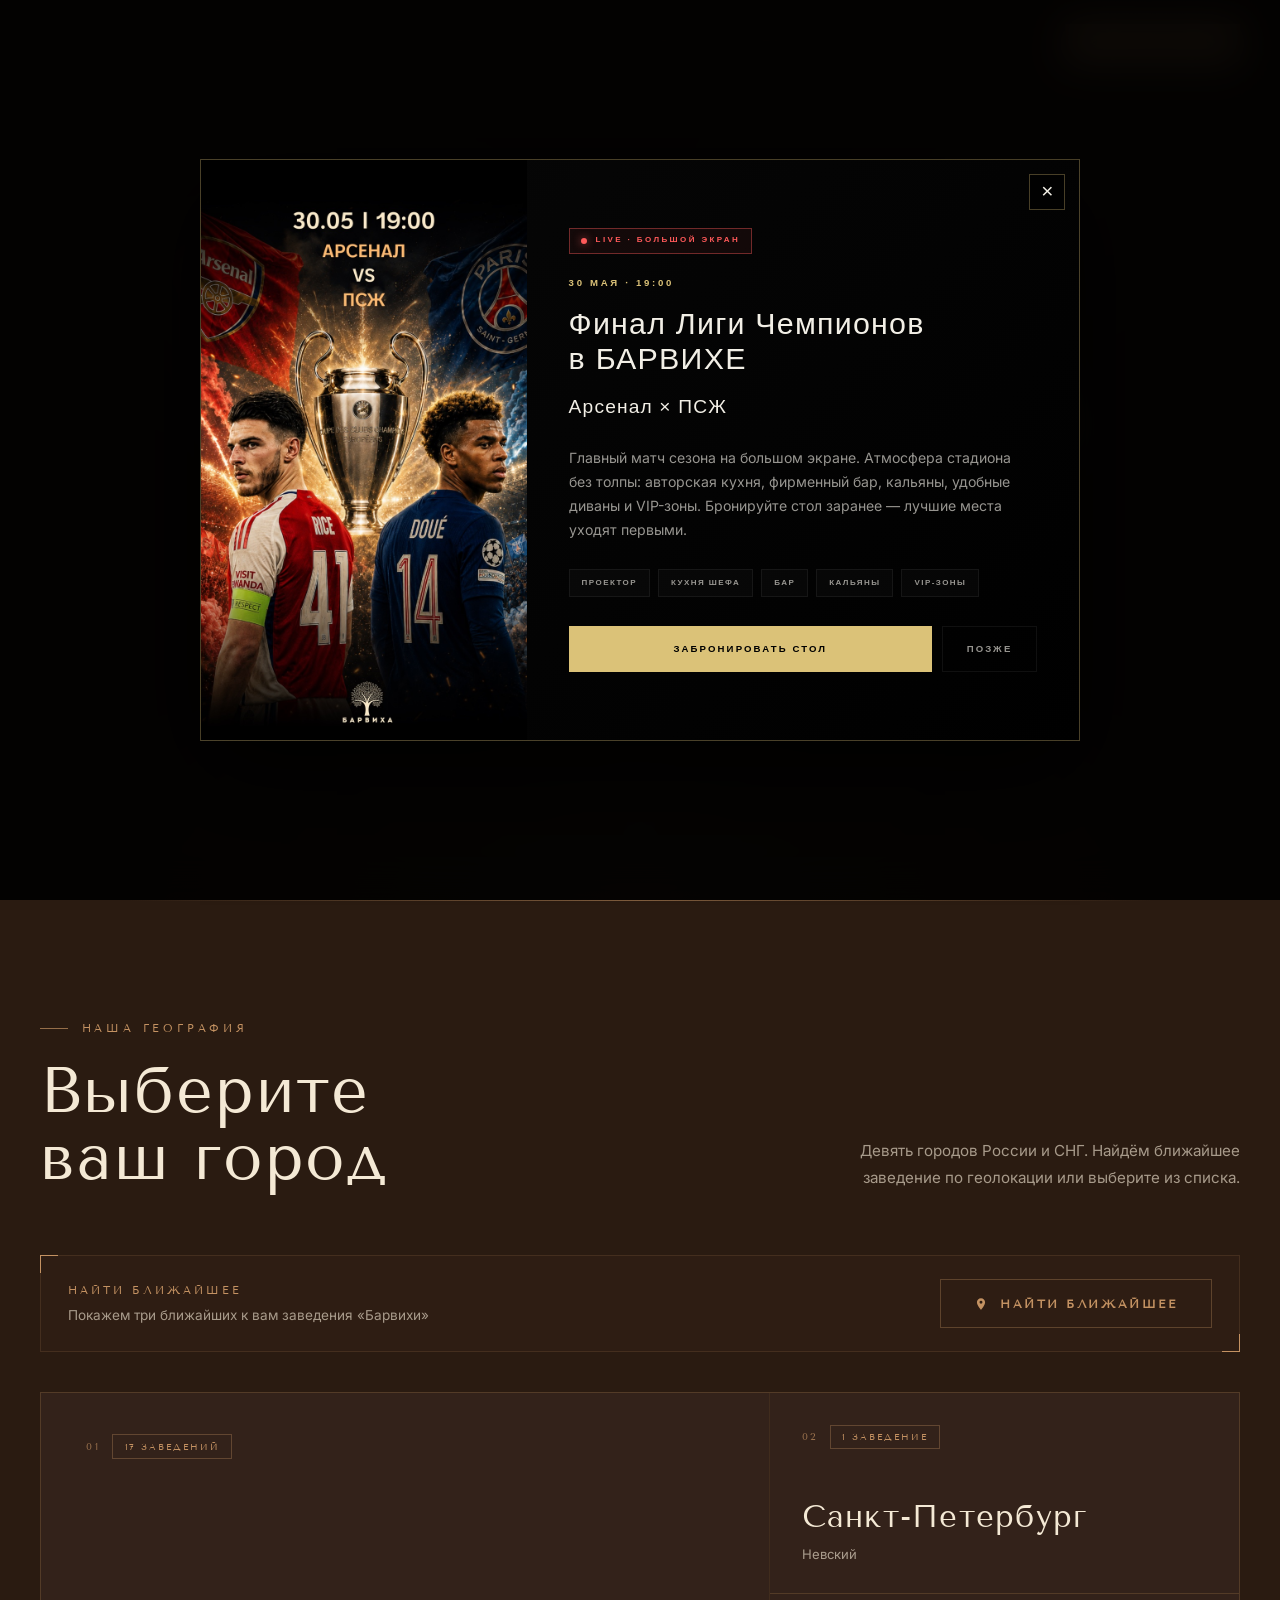
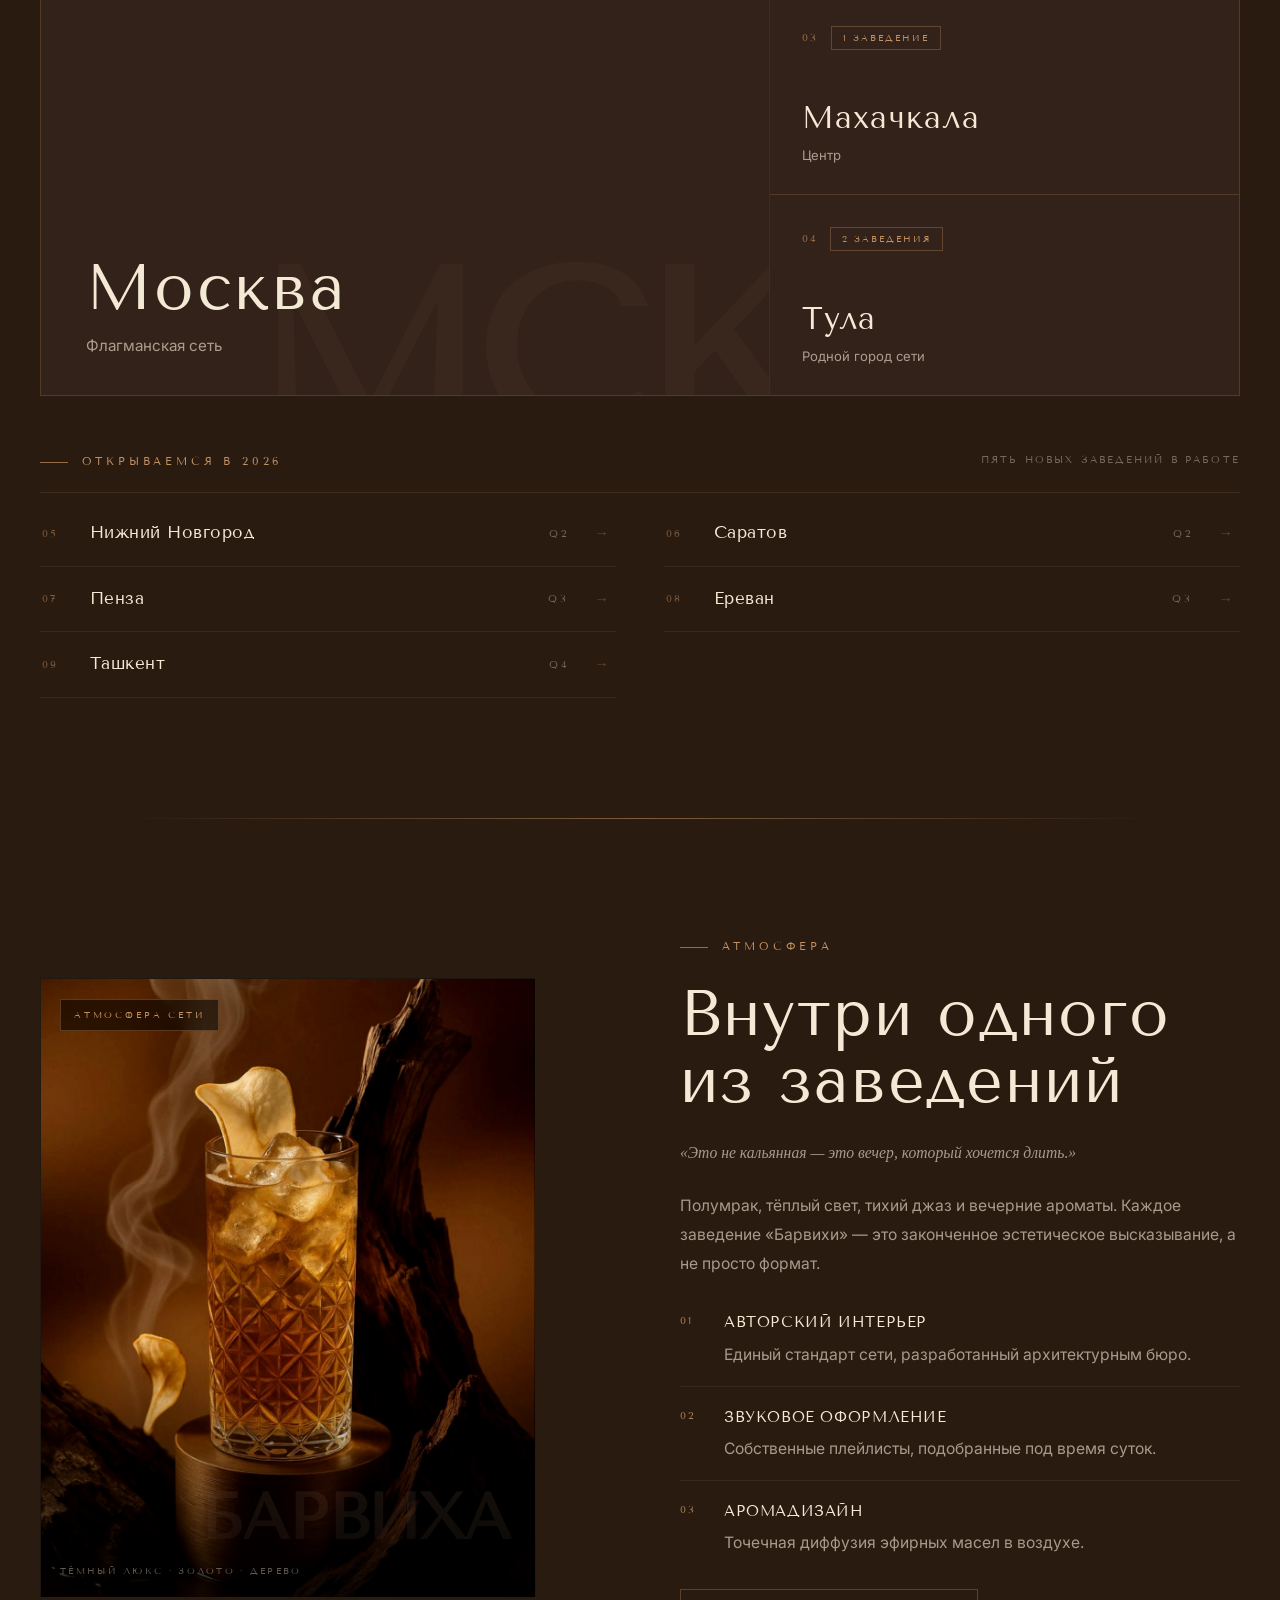
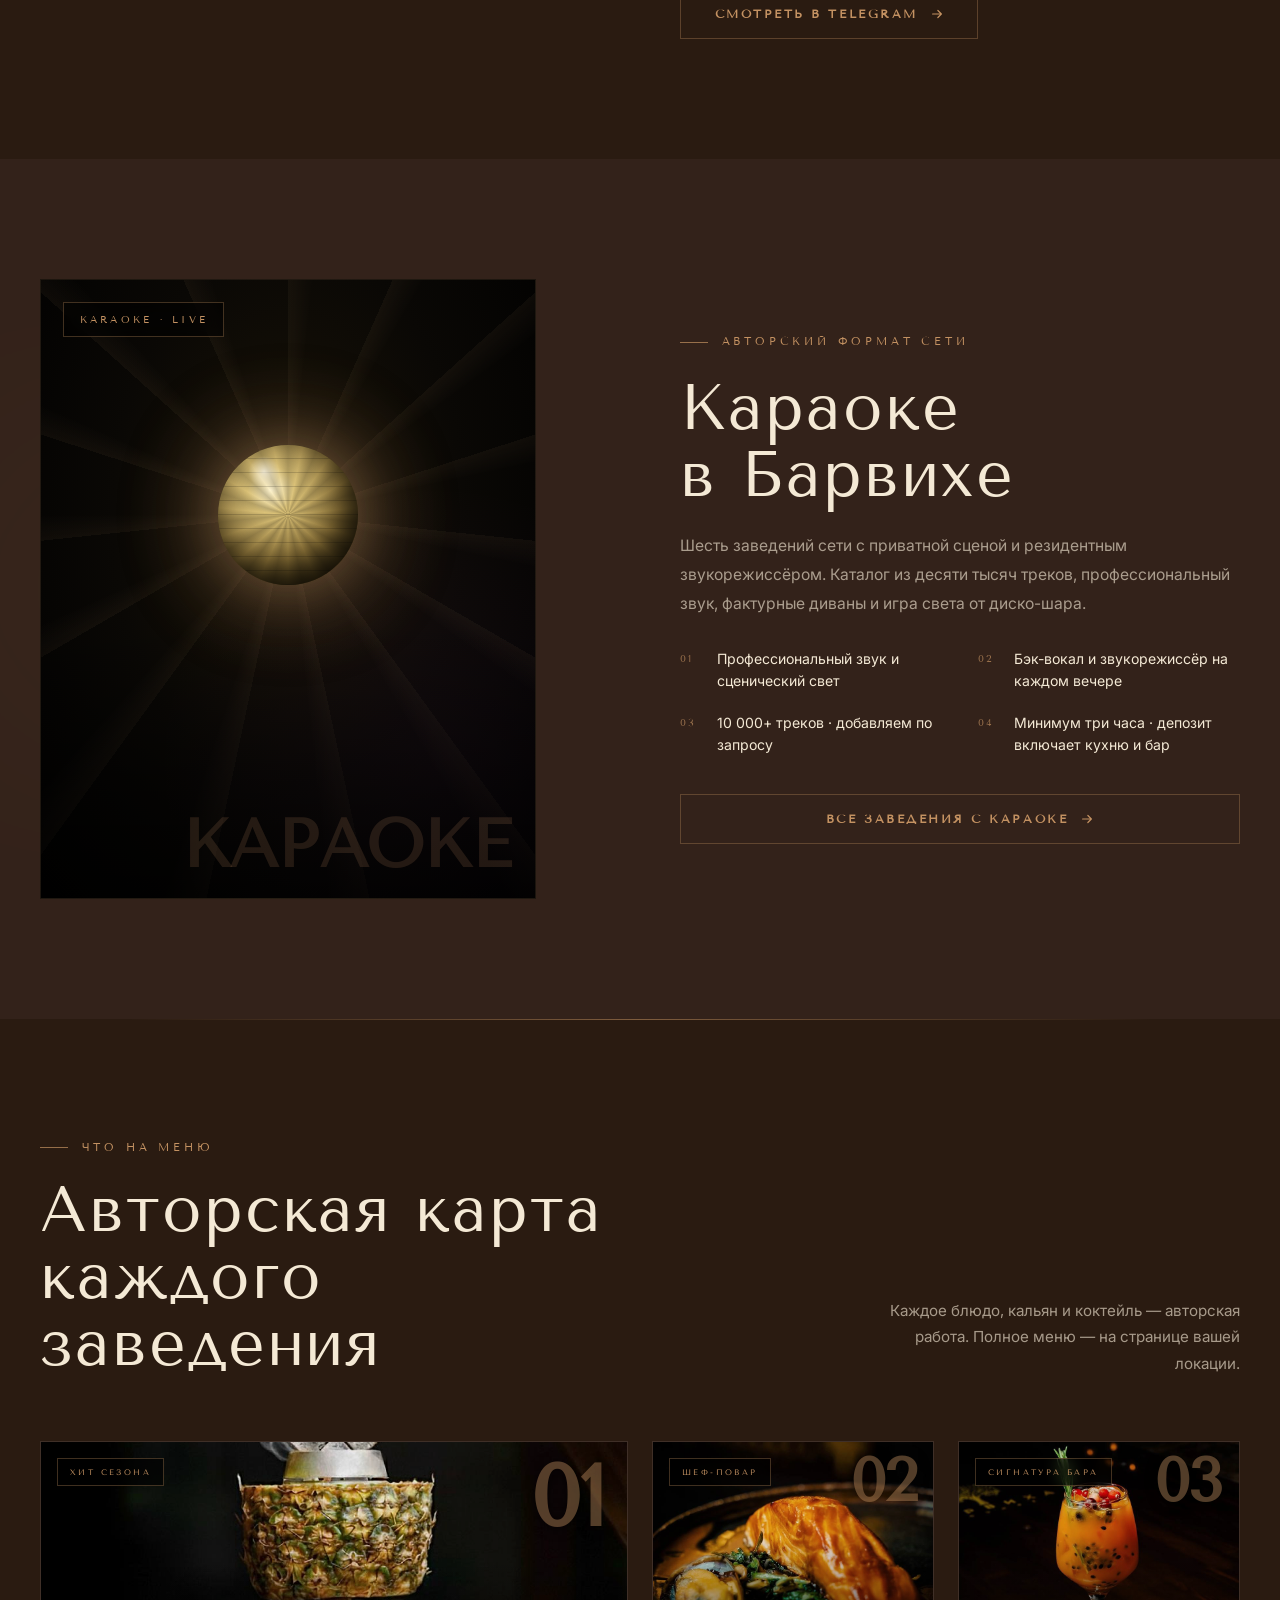
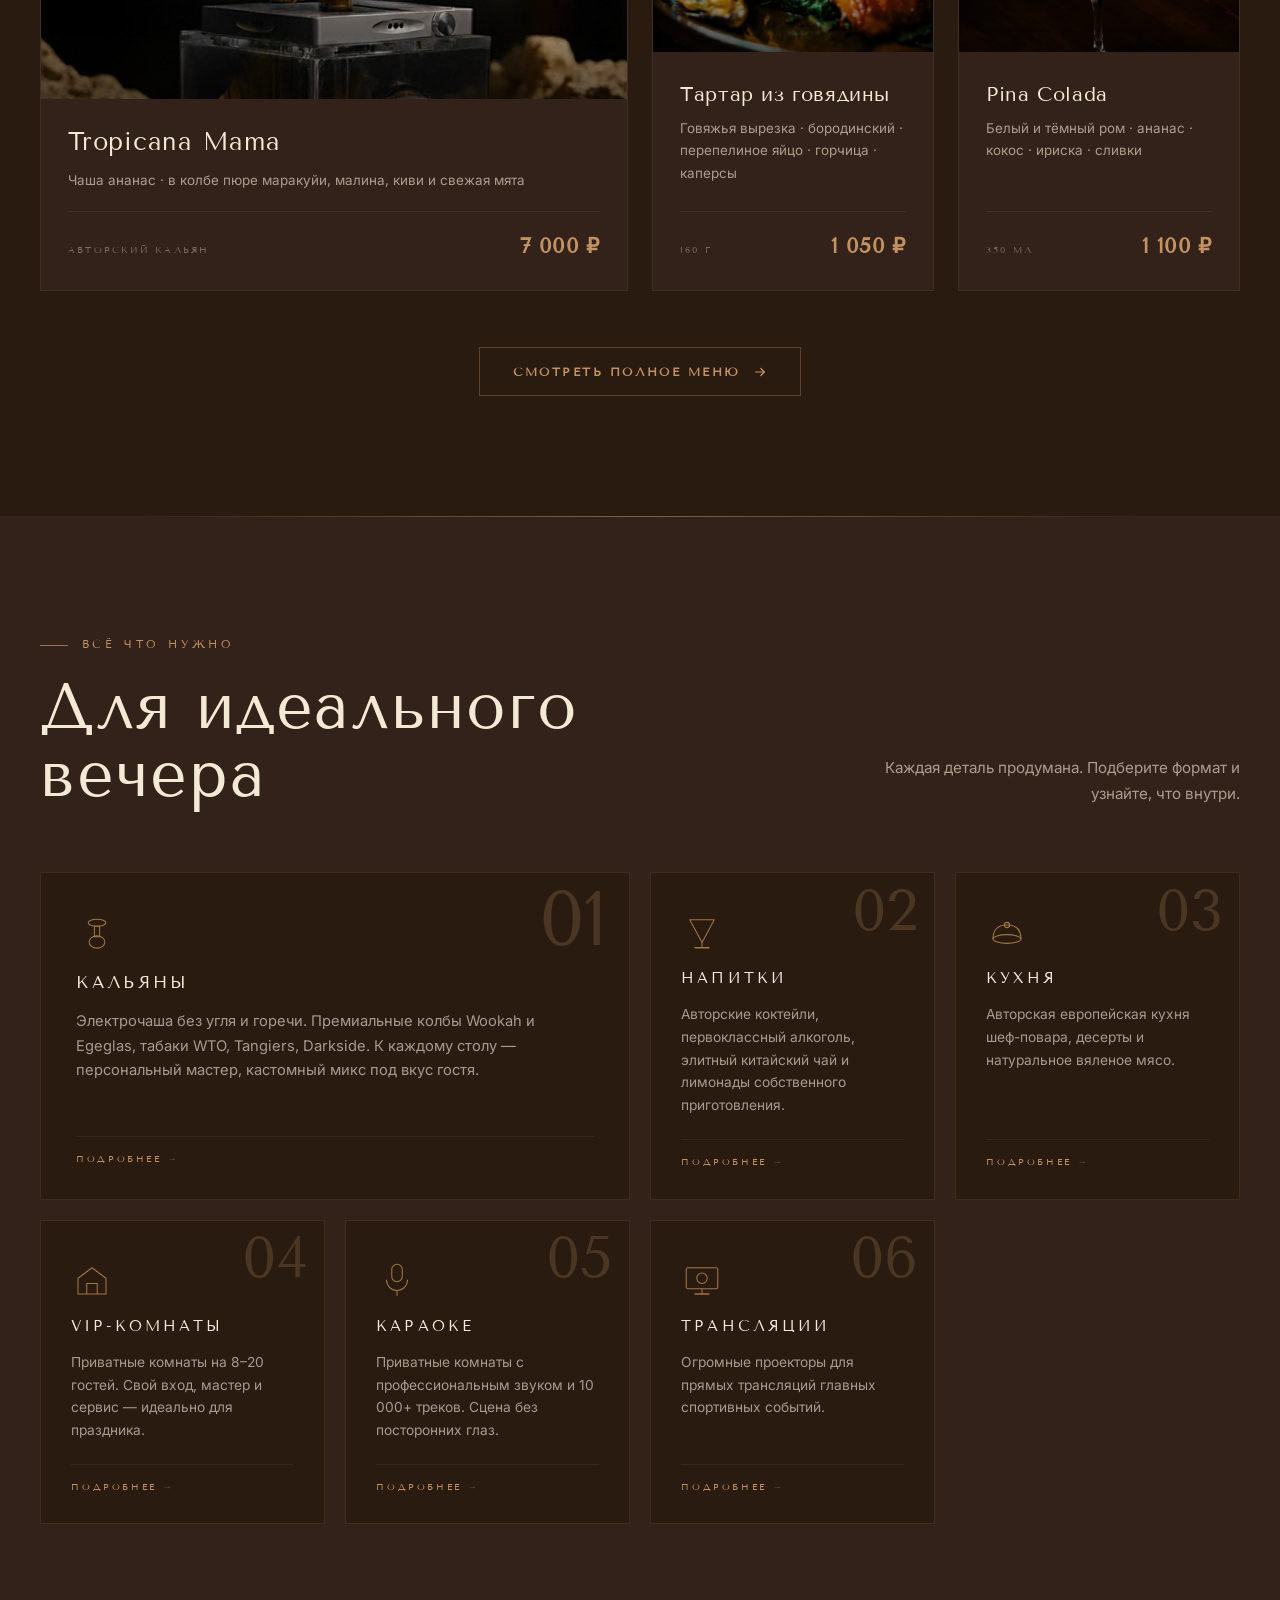
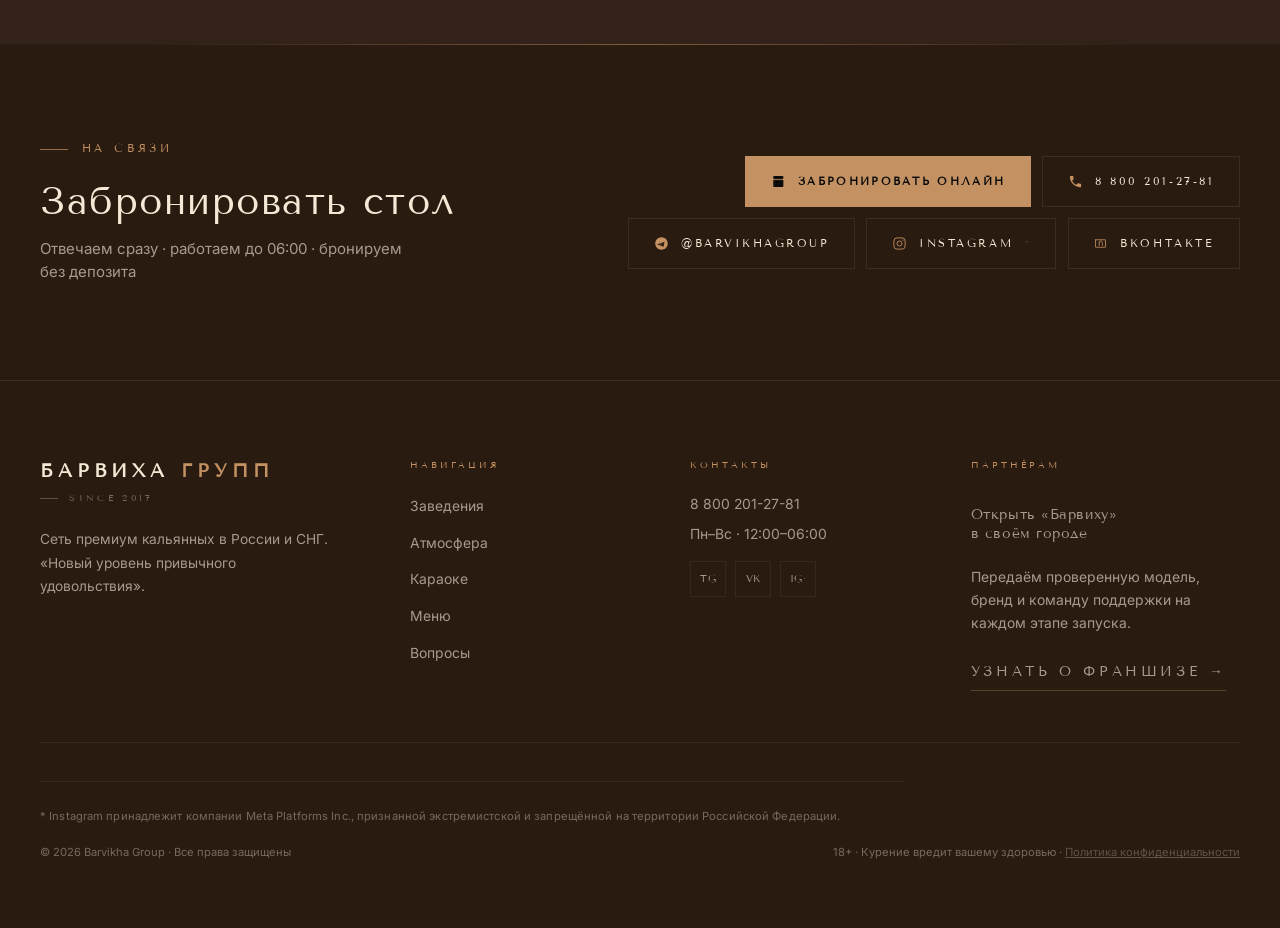
==== commit c4e455b5: "fix(menu): replace localhost:3000 with Railway URL + map city→slug Menu modal was pointing to http:/" ====
--- a/index.html
+++ b/index.html
@@ -9,10 +9,10 @@
 <meta property="og:description" content="21 заведение · 4 города · 5 на запуске. Премиум кальяны, авторская кухня, бар. Забронируй стол прямо сейчас."/>
 <meta property="og:image" content="https://barvikhagroup.ru/img/main/large-logo.png"/>
 <meta property="og:type" content="website"/>
-<meta name="theme-color" content="#DBC278"/>
-<link rel="icon" href="data:image/svg+xml,<svg xmlns='http://www.w3.org/2000/svg' viewBox='0 0 32 32'><rect width='32' height='32' fill='%23000'/><text y='24' x='4' font-size='24' fill='%23DBC278' font-family='serif' font-weight='bold'>B</text></svg>"/>
-
-<link href="https://fonts.googleapis.com/css2?family=Montserrat:wght@200;300;400;500;600;700;800&family=Inter:wght@300;400;500;600&display=swap" rel="stylesheet"/>
+<meta name="theme-color" content="#C49262"/>
+<link rel="icon" href="data:image/svg+xml,<svg xmlns='http://www.w3.org/2000/svg' viewBox='0 0 32 32'><rect width='32' height='32' fill='%23000'/><text y='24' x='4' font-size='24' fill='%23C49262' font-family='serif' font-weight='bold'>B</text></svg>"/>
+
+<link href="https://fonts.googleapis.com/css2?family=Tenor+Sans&family=Inter:wght@300;400;500;600&display=swap" rel="stylesheet"/>
 
 <style>
 
@@ -20,21 +20,21 @@
 
 :root{
   /* Палитра */
-  --bg:#000;
-  --bg-1:#070707;
-  --bg-2:#0c0c0c;
-  --bg-3:#121212;
-  --gold:#DBC278;
-  --gold-soft:#C9B070;
-  --gold-deep:#9C7E3A;
-  --line:rgba(219,194,120,.14);
-  --line-strong:rgba(219,194,120,.32);
+  --bg:#2A1B11;
+  --bg-1:#33221A;
+  --bg-2:#3B2A20;
+  --bg-3:#453324;
+  --gold:#C49262;
+  --gold-soft:#A07642;
+  --gold-deep:#6F4827;
+  --line:rgba(196,146,98,.14);
+  --line-strong:rgba(196,146,98,.32);
   --hair:rgba(255,255,255,.06);
-  --text:#F2EFE6;
-  --text-soft:rgba(242,239,230,.62);
-  --text-mute:rgba(242,239,230,.38);
+  --text:#F4E9D5;
+  --text-soft:rgba(244,233,213,.62);
+  --text-mute:rgba(244,233,213,.38);
   /* Шрифты */
-  --serif:'Montserrat','Helvetica Neue',Arial,sans-serif;
+  --serif:'Tenor Sans','Helvetica Neue',Arial,sans-serif;
   --sans:'Inter',-apple-system,BlinkMacSystemFont,sans-serif;
   --italic:'Cormorant Garamond',Georgia,serif;
   /* Анимация */
@@ -56,8 +56,8 @@
 /* Scrollbar */
 ::-webkit-scrollbar{width:6px;height:6px}
 ::-webkit-scrollbar-track{background:#000}
-::-webkit-scrollbar-thumb{background:rgba(219,194,120,.18);border-radius:3px}
-::-webkit-scrollbar-thumb:hover{background:rgba(219,194,120,.32)}
+::-webkit-scrollbar-thumb{background:rgba(196,146,98,.18);border-radius:3px}
+::-webkit-scrollbar-thumb:hover{background:rgba(196,146,98,.32)}
 
 /* Tap highlight off */
 *{-webkit-tap-highlight-color:transparent}
@@ -107,7 +107,7 @@
   white-space:nowrap;line-height:1
 }
 .btn-primary{background:var(--gold);color:#0a0a0a;border-color:var(--gold)}
-.btn-primary:hover{background:#EBDCA9;border-color:#EBDCA9;box-shadow:0 18px 40px -16px rgba(219,194,120,.55)}
+.btn-primary:hover{background:#E5C490;border-color:#E5C490;box-shadow:0 18px 40px -16px rgba(196,146,98,.55)}
 .btn-ghost{background:transparent;color:var(--text);border-color:rgba(255,255,255,.18)}
 .btn-ghost:hover{border-color:var(--gold);color:var(--gold)}
 .btn-line{background:transparent;color:var(--gold);border-color:var(--line-strong)}
@@ -121,22 +121,24 @@
 /* ═══ NAV ═══ */
 .nav{
   position:fixed;top:0;left:0;right:0;z-index:100;
-  display:grid;grid-template-columns:auto 1fr auto;align-items:center;
-  gap:2.5rem;padding:1.25rem 2.5rem;
+  display:grid;grid-template-columns:1fr auto;align-items:center;
+  gap:2.5rem;padding:1.5rem 2.5rem;
   transition:padding .4s var(--ease),background .4s var(--ease),border-color .4s var(--ease);
   border-bottom:1px solid transparent
 }
 .nav.scrolled{
-  padding:.85rem 2.5rem;
+  padding:1rem 2.5rem;
   background:rgba(0,0,0,.78);
   backdrop-filter:blur(20px) saturate(1.1);
   -webkit-backdrop-filter:blur(20px) saturate(1.1);
   border-color:var(--hair)
 }
-.nav-logo{display:flex;align-items:center;transition:opacity .25s var(--ease)}
-.nav-logo:hover{opacity:.82}
-.nav-logo-img{height:48px;width:auto;display:block;transition:height .35s var(--ease)}
-.nav.scrolled .nav-logo-img{height:40px}
+.nav-logo{
+  display:flex;align-items:center;gap:.65rem;
+  font-family:var(--serif);font-size:1.05rem;font-weight:700;
+  letter-spacing:.22em;text-transform:uppercase;color:var(--text)
+}
+.nav-logo svg{width:24px;height:30px;flex-shrink:0}
 .nav-menu{
   display:flex;align-items:center;justify-content:center;gap:2.5rem;
   list-style:none
@@ -164,7 +166,7 @@
   padding:.85rem 1.6rem;border:none;cursor:pointer;line-height:1;
   transition:all .3s var(--ease)
 }
-.nav-book:hover{background:#EBDCA9;box-shadow:0 12px 30px -14px rgba(219,194,120,.6)}
+.nav-book:hover{background:#E5C490;box-shadow:0 12px 30px -14px rgba(196,146,98,.6)}
 .brg{
   display:none;width:36px;height:36px;
   flex-direction:column;justify-content:center;align-items:center;gap:6px;
@@ -181,10 +183,8 @@
 @media(max-width:1024px){
   .nav-menu{display:none}
   .brg{display:flex}
-  .nav{grid-template-columns:auto 1fr auto;gap:1rem;padding:1rem 1.75rem}
-  .nav.scrolled{padding:.75rem 1.75rem}
-  .nav-logo-img{height:38px}
-  .nav.scrolled .nav-logo-img{height:32px}
+  .nav{grid-template-columns:1fr auto;gap:1rem;padding:1.2rem 1.75rem}
+  .nav.scrolled{padding:.9rem 1.75rem}
 }
 @media(max-width:560px){
   .nav,.nav.scrolled{padding:1rem 1.25rem}
@@ -233,20 +233,34 @@
   background:var(--bg)
 }
 /* Угловые декорации — фирменный premium-приём */
-
+.hero-corner{
+  position:absolute;width:54px;height:54px;z-index:4;pointer-events:none;
+  opacity:0;animation:fadeIn 1.2s var(--ease) forwards 1.2s
+}
+.hero-corner.tl{top:6rem;left:2.5rem;border-top:1px solid var(--line-strong);border-left:1px solid var(--line-strong)}
+.hero-corner.tr{top:6rem;right:2.5rem;border-top:1px solid var(--line-strong);border-right:1px solid var(--line-strong)}
+.hero-corner.bl{bottom:6rem;left:2.5rem;border-bottom:1px solid var(--line-strong);border-left:1px solid var(--line-strong)}
+.hero-corner.br{bottom:6rem;right:2.5rem;border-bottom:1px solid var(--line-strong);border-right:1px solid var(--line-strong)}
+@media(max-width:768px){
+  .hero-corner{width:36px;height:36px}
+  .hero-corner.tl,.hero-corner.tr{top:5rem}
+  .hero-corner.bl,.hero-corner.br{bottom:5rem}
+  .hero-corner.tl,.hero-corner.bl{left:1.25rem}
+  .hero-corner.tr,.hero-corner.br{right:1.25rem}
+}
 .hero-bg{position:absolute;inset:0;z-index:0;pointer-events:none}
 .hero-bg::before{
   content:'';position:absolute;inset:0;
   background:
-    radial-gradient(ellipse 80% 50% at 50% 100%,rgba(219,194,120,.13),transparent 65%),
-    radial-gradient(ellipse 60% 40% at 20% 30%,rgba(219,194,120,.04),transparent 55%),
-    radial-gradient(ellipse 60% 40% at 80% 20%,rgba(219,194,120,.03),transparent 55%)
+    radial-gradient(ellipse 80% 50% at 50% 100%,rgba(196,146,98,.13),transparent 65%),
+    radial-gradient(ellipse 60% 40% at 20% 30%,rgba(196,146,98,.04),transparent 55%),
+    radial-gradient(ellipse 60% 40% at 80% 20%,rgba(196,146,98,.03),transparent 55%)
 }
 .hero-bg::after{
   content:'';position:absolute;inset:0;
   background-image:
-    linear-gradient(rgba(219,194,120,.015) 1px,transparent 1px),
-    linear-gradient(90deg,rgba(219,194,120,.015) 1px,transparent 1px);
+    linear-gradient(rgba(196,146,98,.015) 1px,transparent 1px),
+    linear-gradient(90deg,rgba(196,146,98,.015) 1px,transparent 1px);
   background-size:80px 80px;mask-image:radial-gradient(ellipse at center,#000 30%,transparent 75%)
 }
 .hero-noise{
@@ -279,13 +293,13 @@
 .hero-name span{
   background-image:linear-gradient(
     105deg,
-    #9C7E3A 0%,
-    #DBC278 28%,
-    #EBDCA9 45%,
+    #6F4827 0%,
+    #C49262 28%,
+    #E5C490 45%,
     #F4E8BE 50%,
-    #EBDCA9 55%,
-    #DBC278 72%,
-    #9C7E3A 100%
+    #E5C490 55%,
+    #C49262 72%,
+    #6F4827 100%
   );
   background-size:220% 100%;
   background-position:0% 50%;
@@ -302,7 +316,7 @@
   100%{background-position:0%   50%}
 }
 @keyframes goldBreath{
-  0%,100%{filter:drop-shadow(0 0 20px rgba(219,194,120,.14)) brightness(1)}
+  0%,100%{filter:drop-shadow(0 0 20px rgba(196,146,98,.14)) brightness(1)}
   50%   {filter:drop-shadow(0 0 28px rgba(235,220,169,.30)) brightness(1.04)}
 }
 @media (prefers-reduced-motion:reduce){
@@ -386,16 +400,16 @@
 }
 
 /* ═══ REVEAL ═══ */
-.rv{opacity:0;transform:translateY(18px);transition:opacity .45s var(--ease),transform .45s var(--ease)}
+.rv{opacity:0;transform:translateY(28px);transition:opacity .9s var(--ease),transform .9s var(--ease)}
 .rv.in{opacity:1;transform:none}
-.rv-d1{transition-delay:.05s}.rv-d2{transition-delay:.1s}.rv-d3{transition-delay:.15s}.rv-d4{transition-delay:.2s}
+.rv-d1{transition-delay:.08s}.rv-d2{transition-delay:.16s}.rv-d3{transition-delay:.24s}.rv-d4{transition-delay:.32s}
 
 /* ═══ CITIES ═══ */
 .cities{background:var(--bg);position:relative}
 .geo{
   display:flex;align-items:center;justify-content:space-between;
   gap:1.5rem;padding:1.4rem 1.7rem;position:relative;
-  border:1px solid var(--line);background:rgba(219,194,120,.025);
+  border:1px solid var(--line);background:rgba(196,146,98,.025);
   margin-bottom:2.5rem;flex-wrap:wrap
 }
 .geo::before,.geo::after{
@@ -477,11 +491,11 @@
   position:absolute;right:-.1em;bottom:-.25em;z-index:0;
   font-family:var(--serif);font-weight:700;letter-spacing:-.04em;line-height:.85;
   font-size:clamp(8rem,18vw,14rem);
-  color:rgba(219,194,120,.04);
+  color:rgba(196,146,98,.04);
   pointer-events:none;user-select:none;
   transition:color .5s var(--ease)
 }
-.city-card.featured:hover .cc-mark{color:rgba(219,194,120,.08)}
+.city-card.featured:hover .cc-mark{color:rgba(196,146,98,.08)}
 
 @media(max-width:900px){
   .city-open{grid-template-columns:1fr;gap:1px}
@@ -610,7 +624,7 @@
   position:absolute;bottom:3.2rem;right:1.6rem;z-index:3;pointer-events:none;
   font-family:var(--serif);font-size:clamp(2.4rem,5.5vw,4rem);
   font-weight:700;letter-spacing:-.02em;line-height:.9;
-  color:rgba(219,194,120,.18);text-transform:uppercase
+  color:rgba(196,146,98,.18);text-transform:uppercase
 }
 @media(max-width:1024px){
   .atm-grid{grid-template-columns:1fr;gap:3rem}
@@ -623,7 +637,7 @@
 .kar::before{
   content:'';position:absolute;left:60%;top:50%;width:560px;height:560px;
   transform:translate(-50%,-50%);
-  background:radial-gradient(circle,rgba(219,194,120,.06) 0%,transparent 65%);
+  background:radial-gradient(circle,rgba(196,146,98,.06) 0%,transparent 65%);
   filter:blur(30px);pointer-events:none
 }
 .kar-grid{display:grid;grid-template-columns:1fr 1fr;gap:5rem;align-items:center;position:relative;z-index:1}
@@ -678,7 +692,7 @@
 .kar-visual::before{
   content:'';position:absolute;inset:0;pointer-events:none;z-index:1;
   background:
-    radial-gradient(circle at 50% 38%,rgba(219,194,120,.18) 0%,transparent 35%),
+    radial-gradient(circle at 50% 38%,rgba(196,146,98,.18) 0%,transparent 35%),
     radial-gradient(circle at 80% 78%,rgba(170,80,180,.06) 0%,transparent 45%)
 }
 /* Лучи света от центра */
@@ -686,7 +700,7 @@
   position:absolute;inset:0;z-index:1;pointer-events:none;
   background:repeating-conic-gradient(
     from 0deg at 50% 38%,
-    rgba(219,194,120,.08) 0deg,
+    rgba(196,146,98,.08) 0deg,
     transparent 6deg,
     transparent 24deg
   );
@@ -702,8 +716,8 @@
   background:
     radial-gradient(circle at 38% 32%,#fff5d0 0%,#dbc278 18%,#8e7438 55%,#3a2c0e 85%,#0a0805 100%);
   box-shadow:
-    0 0 60px rgba(219,194,120,.45),
-    0 0 120px rgba(219,194,120,.18),
+    0 0 60px rgba(196,146,98,.45),
+    0 0 120px rgba(196,146,98,.18),
     inset -10px -15px 30px rgba(0,0,0,.7);
   animation:karPulse 3.5s ease-in-out infinite
 }
@@ -728,7 +742,7 @@
   position:absolute;bottom:1.4rem;right:1.6rem;z-index:3;pointer-events:none;
   font-family:var(--serif);font-size:clamp(2.4rem,5.5vw,4.2rem);
   font-weight:700;letter-spacing:-.02em;line-height:.9;
-  color:rgba(219,194,120,.16);text-transform:uppercase
+  color:rgba(196,146,98,.16);text-transform:uppercase
 }
 @media(max-width:560px){
   .kar-disco{top:32%}
@@ -741,7 +755,8 @@
 .menu-card.featured{grid-column:span 2}
 .menu-card.featured .menu-img{aspect-ratio:16/7}
 .menu-card.featured .menu-name{font-size:1.55rem}
-.menu-mark{display:none}
+.menu-mark{position:absolute;top:.55rem;right:1.05rem;z-index:3;font-family:var(--serif);font-size:clamp(2.6rem,5vw,3.8rem);font-weight:700;color:rgba(196,146,98,.42);line-height:1;letter-spacing:-.02em;pointer-events:none;text-shadow:0 2px 12px rgba(0,0,0,.65)}
+.menu-card.featured .menu-mark{font-size:clamp(3.6rem,7vw,5.4rem);top:.7rem;right:1.4rem}
 .menu-card{
   background:var(--bg-1);border:1px solid var(--hair);
   position:relative;overflow:hidden;cursor:pointer;
@@ -753,7 +768,7 @@
   background:var(--gold);transform:scaleX(0);transform-origin:left;
   transition:transform .55s var(--ease);z-index:3
 }
-.menu-card:hover{border-color:var(--line-strong);transform:translateY(-6px);box-shadow:0 30px 60px -28px rgba(0,0,0,.7),0 0 0 1px rgba(219,194,120,.08)}
+.menu-card:hover{border-color:var(--line-strong);transform:translateY(-6px);box-shadow:0 30px 60px -28px rgba(0,0,0,.7),0 0 0 1px rgba(196,146,98,.08)}
 .menu-card:hover::after{transform:scaleX(1)}
 .menu-img{aspect-ratio:4/3;overflow:hidden;position:relative}
 .menu-img img{
@@ -797,7 +812,7 @@
 .menu-modal-link{font-family:var(--serif);font-size:.55rem;letter-spacing:.22em;text-transform:uppercase;color:var(--text-mute);background:transparent;border:1px solid var(--line);padding:.55rem .95rem;cursor:pointer;transition:all .25s;text-decoration:none;display:inline-flex;align-items:center;gap:.4rem}
 .menu-modal-link:hover{border-color:var(--gold);color:var(--gold)}
 .menu-modal-close{background:rgba(0,0,0,.5);border:1px solid var(--line);color:var(--text);width:34px;height:34px;font-size:1.2rem;line-height:1;cursor:pointer;display:flex;align-items:center;justify-content:center;font-family:var(--serif);transition:all .25s}
-.menu-modal-close:hover{background:rgba(219,194,120,.18);color:var(--gold)}
+.menu-modal-close:hover{background:rgba(196,146,98,.18);color:var(--gold)}
 .menu-modal-body{flex:1;position:relative;background:var(--bg)}
 .menu-modal-body iframe{position:absolute;inset:0;width:100%;height:100%;border:0;background:var(--bg)}
 .menu-modal-loading{position:absolute;inset:0;display:flex;align-items:center;justify-content:center;color:var(--text-mute);font-family:var(--serif);font-size:.65rem;letter-spacing:.22em;text-transform:uppercase;background:var(--bg);pointer-events:none;transition:opacity .3s}
@@ -821,6 +836,71 @@
   .menu-grid>:last-child{max-width:none}
 }
 
+/* ═══ FEATURES ═══ */
+.feat{background:var(--bg-1);position:relative}
+.feat-grid{
+  display:grid;grid-template-columns:repeat(4,1fr);gap:1.25rem
+}
+.feat-card{
+  background:var(--bg);padding:2.4rem 1.9rem 1.9rem;
+  position:relative;overflow:hidden;cursor:pointer;
+  display:flex;flex-direction:column;align-items:flex-start;gap:1rem;
+  text-align:left;color:var(--text);width:100%;
+  border:1px solid var(--line);
+  transition:transform .5s var(--ease),border-color .35s var(--ease),background .4s var(--ease)
+}
+.feat-card.featured{grid-column:span 2;padding:2.6rem 2.2rem 2.1rem}
+.feat-card.featured .feat-name{font-size:1.05rem}
+.feat-card.featured .feat-desc{font-size:.92rem;max-width:38rem}
+.feat-card::after{
+  content:'';position:absolute;left:0;right:0;bottom:0;height:1px;
+  background:var(--gold);transform:scaleX(0);transform-origin:left;
+  transition:transform .55s var(--ease)
+}
+.feat-card:hover{background:var(--bg-2);border-color:var(--line-strong);transform:translateY(-4px)}
+.feat-card:hover::after{transform:scaleX(1)}
+.feat-card:hover .feat-mark{color:rgba(196,146,98,.6);transform:translate(-2px,-1px)}
+.feat-card:hover .feat-arrow{opacity:1;transform:translateX(0)}
+.feat-card:hover .feat-icon{transform:translateY(-3px);color:var(--gold)}
+.feat-mark{
+  position:absolute;top:.55rem;right:1.1rem;z-index:2;pointer-events:none;
+  font-family:var(--serif);font-size:clamp(2.6rem,4.6vw,3.6rem);font-weight:200;
+  color:rgba(196,146,98,.22);line-height:1;letter-spacing:-.02em;
+  transition:color .4s var(--ease),transform .4s var(--ease)
+}
+.feat-card.featured .feat-mark{font-size:clamp(3.4rem,6vw,4.8rem);top:.6rem;right:1.4rem}
+.feat-icon{
+  width:42px;height:42px;color:var(--gold-soft);
+  transition:transform .4s var(--ease),color .4s var(--ease);
+  position:relative;z-index:1
+}
+.feat-icon svg{width:100%;height:100%;stroke:currentColor}
+.feat-name{
+  font-family:var(--serif);font-size:.95rem;font-weight:500;
+  letter-spacing:.2em;text-transform:uppercase;color:var(--text);position:relative;z-index:1
+}
+.feat-desc{font-size:.86rem;color:var(--text-soft);line-height:1.65;flex:1;position:relative;z-index:1}
+.feat-more{
+  display:flex;align-items:center;gap:.55rem;margin-top:.4rem;padding-top:1rem;
+  border-top:1px solid var(--hair);width:100%;
+  font-family:var(--serif);font-size:.58rem;font-weight:500;
+  letter-spacing:.28em;text-transform:uppercase;color:var(--gold);
+  position:relative;z-index:1
+}
+.feat-arrow{
+  display:inline-block;
+  opacity:.5;transform:translateX(-3px);
+  transition:all .35s var(--ease)
+}
+@media(max-width:1024px){
+  .feat-grid{grid-template-columns:repeat(2,1fr)}
+  .feat-card.featured{grid-column:span 2}
+}
+@media(max-width:560px){
+  .feat-grid{grid-template-columns:1fr}
+  .feat-card.featured{grid-column:span 1}
+}
+
 /* ═══ CONTACT STRIP ═══ */
 .cs{background:var(--bg);padding:6rem 0;position:relative}
 .cs-inner{
@@ -845,17 +925,17 @@
   background:var(--gold);transform:scaleX(0);transform-origin:left;
   transition:transform .4s var(--ease)
 }
-.cs-link:hover{background:rgba(219,194,120,.05);border-color:var(--line-strong);color:var(--gold)}
+.cs-link:hover{background:rgba(196,146,98,.05);border-color:var(--line-strong);color:var(--gold)}
 .cs-link:hover::after{transform:scaleX(1)}
 .cs-link svg{width:15px;height:15px;flex-shrink:0}
 .cs-link.cs-link-pri{background:var(--gold);color:#0a0a0a;border-color:var(--gold);font-weight:700;letter-spacing:.22em}
 .cs-link.cs-link-pri svg path,.cs-link.cs-link-pri svg circle,.cs-link.cs-link-pri svg rect{stroke:#0a0a0a;fill:#0a0a0a}
-.cs-link.cs-link-pri:hover{background:#EBDCA9;color:#0a0a0a;border-color:#EBDCA9;box-shadow:0 12px 30px -14px rgba(219,194,120,.6)}
+.cs-link.cs-link-pri:hover{background:#E5C490;color:#0a0a0a;border-color:#E5C490;box-shadow:0 12px 30px -14px rgba(196,146,98,.6)}
 .cs-link.cs-link-pri:hover::after{transform:scaleX(0)}
 .cs-soon{
   margin-left:.3rem;padding:.18rem .45rem;
   font-size:.5rem;letter-spacing:.16em;
-  background:rgba(219,194,120,.12);color:var(--gold);
+  background:rgba(196,146,98,.12);color:var(--gold);
   border:1px solid var(--line-strong)
 }
 @media(max-width:900px){
@@ -896,7 +976,7 @@
   padding-bottom:.4rem;border-bottom:1px solid var(--line-strong);
   align-self:flex-start;transition:border-color .3s,color .3s
 }
-.foot-fr-cta:hover{color:#EBDCA9;border-color:var(--gold)}
+.foot-fr-cta:hover{color:#E5C490;border-color:var(--gold)}
 .foot-soc{display:flex;gap:.55rem;margin-top:1rem}
 .foot-soc a{
   width:36px;height:36px;border:1px solid var(--hair);
@@ -935,7 +1015,7 @@
 .fab-tg,.fab-wa{
   width:48px;height:48px;border-radius:50%;
   display:flex;align-items:center;justify-content:center;
-  box-shadow:0 10px 30px rgba(0,0,0,.45),0 0 0 1px rgba(219,194,120,.2);
+  box-shadow:0 10px 30px rgba(0,0,0,.45),0 0 0 1px rgba(196,146,98,.2);
   transition:transform .25s
 }
 .fab-tg{background:#229ED9}
@@ -954,10 +1034,10 @@
   font-family:var(--serif);font-size:.62rem;font-weight:700;letter-spacing:.22em;
   text-transform:uppercase;color:#0a0a0a;background:var(--gold);
   padding:.95rem 1.65rem;border-radius:30px;border:none;cursor:pointer;line-height:1;
-  box-shadow:0 12px 32px rgba(219,194,120,.35);
+  box-shadow:0 12px 32px rgba(196,146,98,.35);
   transition:transform .25s,box-shadow .25s
 }
-.fab-book:hover{transform:translateY(-2px);box-shadow:0 16px 38px rgba(219,194,120,.5)}
+.fab-book:hover{transform:translateY(-2px);box-shadow:0 16px 38px rgba(196,146,98,.5)}
 @media(max-width:768px){
   .fab{right:1rem;bottom:1rem;gap:.5rem}
   .fab-tg,.fab-wa{width:44px;height:44px}
@@ -1007,7 +1087,7 @@
   padding:1.05rem 2rem;border:none;cursor:pointer;width:100%;
   transition:background .3s
 }
-.fm-cta:hover{background:#EBDCA9}
+.fm-cta:hover{background:#E5C490}
 
 /* ═══ FAQ MODAL ═══ */
 .faq-modal-wrap{max-width:880px;padding:2.8rem 2.4rem 2.4rem;max-height:calc(100vh - 4rem);display:flex;flex-direction:column}
@@ -1017,7 +1097,7 @@
   list-style:none;transition:background .3s
 }
 .faq-q::-webkit-details-marker{display:none}
-.faq-q:hover{background:rgba(219,194,120,.025)}
+.faq-q:hover{background:rgba(196,146,98,.025)}
 .faq-q-h{
   display:flex;justify-content:space-between;align-items:center;
   padding:1.4rem 0;gap:1.4rem;cursor:pointer;list-style:none
@@ -1056,7 +1136,7 @@
 .bk-form input::placeholder{color:var(--text-mute)}
 .bk-form select{color:var(--text-soft)}
 .bk-form select option{background:#0c0c0c;color:var(--text)}
-.bk-form input:focus,.bk-form select:focus{border-color:var(--gold);background:rgba(219,194,120,.04)}
+.bk-form input:focus,.bk-form select:focus{border-color:var(--gold);background:rgba(196,146,98,.04)}
 .bk-row{display:grid;grid-template-columns:1fr 1fr;gap:.6rem}
 .bk-submit{
   margin-top:.5rem;font-family:var(--serif);font-size:.66rem;font-weight:700;
@@ -1064,7 +1144,7 @@
   padding:1.1rem 2rem;border:none;cursor:pointer;width:100%;
   transition:background .3s,transform .2s
 }
-.bk-submit:hover{background:#EBDCA9;transform:translateY(-1px)}
+.bk-submit:hover{background:#E5C490;transform:translateY(-1px)}
 .bk-submit:disabled{cursor:default;transform:none}
 .bk-note{font-size:.68rem;color:var(--text-mute);margin-top:.85rem;text-align:center;line-height:1.5}
 
@@ -1074,7 +1154,7 @@
   button,a.btn,.cs-link,.nav-book,.fab-book{min-height:44px}
 }
 @media(hover:none) and (pointer:coarse){
-  .city-card:hover,.menu-card:hover,.kar-img:hover,.geo-card:hover{transform:none}
+  .city-card:hover,.menu-card:hover,.feat-card:hover,.kar-img:hover,.geo-card:hover{transform:none}
 }
 @media(prefers-reduced-motion:reduce){
   *,*::before,*::after{animation-duration:.01ms !important;animation-iteration-count:1 !important;transition-duration:.01ms !important}
@@ -1095,7 +1175,7 @@
   <ul class="nav-menu">
     <li><a href="#cities">Заведения</a></li>
     <li><a href="#atmosphere">Атмосфера</a></li>
-    <li><a href="karaoke.html">Караоке</a></li>
+    <li><a href="#karaoke">Караоке</a></li>
     <li><a href="#menu">Меню</a></li>
     <li><a href="#" onclick="event.preventDefault();openFaq()">Вопросы</a></li>
   </ul>
@@ -1129,6 +1209,10 @@
   <div class="hero-bg"></div>
   <div class="hero-noise"></div>
   <canvas id="heroSmoke"></canvas>
+  <span class="hero-corner tl" aria-hidden="true"></span>
+  <span class="hero-corner tr" aria-hidden="true"></span>
+  <span class="hero-corner bl" aria-hidden="true"></span>
+  <span class="hero-corner br" aria-hidden="true"></span>
 
   <div class="hero-inner">
     <span class="hero-eyebrow">Премиум-лаунж · с 2017</span>
@@ -1293,6 +1377,37 @@
         </div>
         <a href="https://t.me/BARVIKHAGROUP" target="_blank" data-src="atmosphere" class="btn btn-line btn-arrow" style="align-self:flex-start;margin-top:.5rem">
           Смотреть в Telegram
+          <svg width="14" height="14" viewBox="0 0 16 16" fill="none"><path d="M3 8H13M13 8L9 4M13 8L9 12" stroke="currentColor" stroke-width="1.4" stroke-linecap="round" stroke-linejoin="round"/></svg>
+        </a>
+      </div>
+    </div>
+  </div>
+</section>
+
+<!-- ═══ KARAOKE ═══ -->
+<section class="section kar" id="karaoke" data-divider>
+  <div class="wrap">
+    <div class="kar-grid">
+      <div class="kar-img kar-visual rv">
+        <span class="corner-tl" aria-hidden="true"></span>
+        <span class="corner-br" aria-hidden="true"></span>
+        <span class="kar-img-tag">Karaoke · Live</span>
+        <div class="kar-rays" aria-hidden="true"></div>
+        <div class="kar-disco" aria-hidden="true"></div>
+        <span class="kar-big">Караоке</span>
+      </div>
+      <div class="kar-txt rv rv-d1">
+        <span class="eyebrow">Авторский формат сети</span>
+        <h2 class="h-1">Караоке<br>в Барвихе</h2>
+        <p>Шесть заведений сети с приватной сценой и резидентным звукорежиссёром. Каталог из десяти тысяч треков, профессиональный звук, фактурные диваны и игра света от диско-шара.</p>
+        <div class="kar-points">
+          <div class="kar-pt"><span class="kp-n">01</span><span>Профессиональный звук и сценический свет</span></div>
+          <div class="kar-pt"><span class="kp-n">02</span><span>Бэк-вокал и звукорежиссёр на каждом вечере</span></div>
+          <div class="kar-pt"><span class="kp-n">03</span><span>10 000+ треков · добавляем по запросу</span></div>
+          <div class="kar-pt"><span class="kp-n">04</span><span>Минимум три часа · депозит включает кухню и бар</span></div>
+        </div>
+        <a href="karaoke.html" class="btn btn-line btn-arrow">
+          Все заведения с караоке
           <svg width="14" height="14" viewBox="0 0 16 16" fill="none"><path d="M3 8H13M13 8L9 4M13 8L9 12" stroke="currentColor" stroke-width="1.4" stroke-linecap="round" stroke-linejoin="round"/></svg>
         </a>
       </div>
@@ -1372,7 +1487,7 @@
     <div class="menu-modal-hd">
       <div class="menu-modal-l"><span>Меню Барвиха</span></div>
       <div class="menu-modal-r">
-        <a class="menu-modal-link" id="menuModalExt" href="http://localhost:3000/ru/mendeleevskaia" target="_blank" rel="noopener">Открыть отдельно ↗</a>
+        <a class="menu-modal-link" id="menuModalExt" href="https://barvihamenu-production.up.railway.app/" target="_blank" rel="noopener">Открыть отдельно ↗</a>
         <button class="menu-modal-close" onclick="closeMenuModal()" aria-label="Закрыть">×</button>
       </div>
     </div>
@@ -1382,6 +1497,70 @@
     </div>
   </div>
 </div>
+
+<!-- ═══ FEATURES ═══ -->
+<section class="section feat" id="features" data-divider>
+  <div class="wrap">
+    <div class="section-hd">
+      <div class="section-hd-l rv">
+        <span class="eyebrow">Всё что нужно</span>
+        <h2 class="h-1">Для идеального<br>вечера</h2>
+      </div>
+      <p class="section-hd-r rv rv-d1">Каждая деталь продумана. Подберите формат и узнайте, что внутри.</p>
+    </div>
+    <div class="feat-grid">
+
+      <button class="feat-card featured rv" onclick="openFeat('hookahs')">
+        <span class="feat-mark">01</span>
+        <div class="feat-icon"><svg viewBox="0 0 48 48" fill="none"><ellipse cx="24" cy="10" rx="10" ry="4" stroke="currentColor" stroke-width="1.2"/><rect x="21" y="14" width="6" height="12" stroke="currentColor" stroke-width="1.2"/><ellipse cx="24" cy="32" rx="9" ry="7" stroke="currentColor" stroke-width="1.2"/></svg></div>
+        <div class="feat-name">Кальяны</div>
+        <p class="feat-desc">Электрочаша без угля и горечи. Премиальные колбы Wookah и Egeglas, табаки WTO, Tangiers, Darkside. К каждому столу — персональный мастер, кастомный микс под вкус гостя.</p>
+        <span class="feat-more">Подробнее <span class="feat-arrow">→</span></span>
+      </button>
+
+      <button class="feat-card rv rv-d1" onclick="openFeat('drinks')">
+        <span class="feat-mark">02</span>
+        <div class="feat-icon"><svg viewBox="0 0 48 48" fill="none"><path d="M10 10 L24 36 L38 10 Z" stroke="currentColor" stroke-width="1.2" stroke-linejoin="round"/><line x1="24" y1="36" x2="24" y2="42" stroke="currentColor" stroke-width="1.2"/><line x1="16" y1="42" x2="32" y2="42" stroke="currentColor" stroke-width="1.5" stroke-linecap="round"/></svg></div>
+        <div class="feat-name">Напитки</div>
+        <p class="feat-desc">Авторские коктейли, первоклассный алкоголь, элитный китайский чай и лимонады собственного приготовления.</p>
+        <span class="feat-more">Подробнее <span class="feat-arrow">→</span></span>
+      </button>
+
+      <button class="feat-card rv rv-d2" onclick="openFeat('food')">
+        <span class="feat-mark">03</span>
+        <div class="feat-icon"><svg viewBox="0 0 48 48" fill="none"><ellipse cx="24" cy="32" rx="16" ry="5" stroke="currentColor" stroke-width="1.2"/><path d="M8 32 Q8 16 24 16 Q40 16 40 32" stroke="currentColor" stroke-width="1.2" fill="none"/><circle cx="24" cy="16" r="3" stroke="currentColor" stroke-width="1.2"/></svg></div>
+        <div class="feat-name">Кухня</div>
+        <p class="feat-desc">Авторская европейская кухня шеф-повара, десерты и натуральное вяленое мясо.</p>
+        <span class="feat-more">Подробнее <span class="feat-arrow">→</span></span>
+      </button>
+
+      <button class="feat-card rv" onclick="openFeat('vip')">
+        <span class="feat-mark">04</span>
+        <div class="feat-icon"><svg viewBox="0 0 48 48" fill="none"><path d="M8 22 L24 10 L40 22 L40 40 L8 40 Z" stroke="currentColor" stroke-width="1.2" stroke-linejoin="round"/><path d="M18 40 L18 28 L30 28 L30 40" stroke="currentColor" stroke-width="1.2"/></svg></div>
+        <div class="feat-name">VIP-комнаты</div>
+        <p class="feat-desc">Приватные комнаты на 8–20 гостей. Свой вход, мастер и сервис — идеально для праздника.</p>
+        <span class="feat-more">Подробнее <span class="feat-arrow">→</span></span>
+      </button>
+
+      <button class="feat-card rv rv-d1" onclick="openFeat('karaoke')">
+        <span class="feat-mark">05</span>
+        <div class="feat-icon"><svg viewBox="0 0 48 48" fill="none"><rect x="18" y="6" width="12" height="20" rx="6" stroke="currentColor" stroke-width="1.2"/><path d="M12 24c0 6.627 5.373 12 12 12s12-5.373 12-12" stroke="currentColor" stroke-width="1.2" stroke-linecap="round"/><line x1="24" y1="36" x2="24" y2="42" stroke="currentColor" stroke-width="1.2"/></svg></div>
+        <div class="feat-name">Караоке</div>
+        <p class="feat-desc">Приватные комнаты с профессиональным звуком и 10 000+ треков. Сцена без посторонних глаз.</p>
+        <span class="feat-more">Подробнее <span class="feat-arrow">→</span></span>
+      </button>
+
+      <button class="feat-card rv rv-d2" onclick="openFeat('streams')">
+        <span class="feat-mark">06</span>
+        <div class="feat-icon"><svg viewBox="0 0 48 48" fill="none"><rect x="6" y="10" width="36" height="24" rx="2" stroke="currentColor" stroke-width="1.2"/><line x1="24" y1="34" x2="24" y2="40" stroke="currentColor" stroke-width="1.2"/><line x1="16" y1="40" x2="32" y2="40" stroke="currentColor" stroke-width="1.5" stroke-linecap="round"/><circle cx="24" cy="22" r="6" stroke="currentColor" stroke-width="1.2"/></svg></div>
+        <div class="feat-name">Трансляции</div>
+        <p class="feat-desc">Огромные проекторы для прямых трансляций главных спортивных событий.</p>
+        <span class="feat-more">Подробнее <span class="feat-arrow">→</span></span>
+      </button>
+
+    </div>
+  </div>
+</section>
 
 <!-- ═══ CONTACT STRIP ═══ -->
 <section class="cs" id="contact" data-divider>
@@ -1398,19 +1577,19 @@
           Забронировать онлайн
         </a>
         <a href="tel:+78002012781" class="cs-link" data-src="contact">
-          <svg viewBox="0 0 24 24" fill="none"><path d="M6.62 10.79c1.44 2.83 3.76 5.14 6.59 6.59l2.2-2.2c.27-.27.67-.36 1.02-.24 1.12.37 2.33.57 3.57.57.55 0 1 .45 1 1V20c0 .55-.45 1-1 1-9.39 0-17-7.61-17-17 0-.55.45-1 1-1h3.5c.55 0 1 .45 1 1 0 1.25.2 2.45.57 3.57.11.35.03.74-.25 1.02l-2.2 2.2z" fill="#DBC278"/></svg>
+          <svg viewBox="0 0 24 24" fill="none"><path d="M6.62 10.79c1.44 2.83 3.76 5.14 6.59 6.59l2.2-2.2c.27-.27.67-.36 1.02-.24 1.12.37 2.33.57 3.57.57.55 0 1 .45 1 1V20c0 .55-.45 1-1 1-9.39 0-17-7.61-17-17 0-.55.45-1 1-1h3.5c.55 0 1 .45 1 1 0 1.25.2 2.45.57 3.57.11.35.03.74-.25 1.02l-2.2 2.2z" fill="#C49262"/></svg>
           8 800 201-27-81
         </a>
         <a href="https://t.me/BARVIKHAGROUP" target="_blank" class="cs-link" data-src="contact">
-          <svg viewBox="0 0 24 24" fill="none"><path d="M12 2C6.477 2 2 6.477 2 12s4.477 10 10 10 10-4.477 10-10S17.523 2 12 2zm4.93 6.842l-1.68 7.92c-.123.553-.453.688-.917.428l-2.54-1.872-1.226 1.18c-.136.136-.25.25-.512.25l.183-2.586 4.718-4.26c.205-.183-.045-.284-.318-.101L8.21 14.84l-2.505-.782c-.544-.17-.555-.544.114-.806l9.782-3.772c.453-.164.85.101.33.362z" fill="#DBC278"/></svg>
+          <svg viewBox="0 0 24 24" fill="none"><path d="M12 2C6.477 2 2 6.477 2 12s4.477 10 10 10 10-4.477 10-10S17.523 2 12 2zm4.93 6.842l-1.68 7.92c-.123.553-.453.688-.917.428l-2.54-1.872-1.226 1.18c-.136.136-.25.25-.512.25l.183-2.586 4.718-4.26c.205-.183-.045-.284-.318-.101L8.21 14.84l-2.505-.782c-.544-.17-.555-.544.114-.806l9.782-3.772c.453-.164.85.101.33.362z" fill="#C49262"/></svg>
           @BARVIKHAGROUP
         </a>
         <a href="https://www.instagram.com/barvikhagroup/" target="_blank" rel="nofollow noopener" class="cs-link" data-src="contact">
-          <svg viewBox="0 0 24 24" fill="none"><rect x="3" y="3" width="18" height="18" rx="5" stroke="#DBC278" stroke-width="1.4"/><circle cx="12" cy="12" r="4" stroke="#DBC278" stroke-width="1.4"/><circle cx="17.5" cy="6.5" r="1" fill="#DBC278"/></svg>
+          <svg viewBox="0 0 24 24" fill="none"><rect x="3" y="3" width="18" height="18" rx="5" stroke="#C49262" stroke-width="1.4"/><circle cx="12" cy="12" r="4" stroke="#C49262" stroke-width="1.4"/><circle cx="17.5" cy="6.5" r="1" fill="#C49262"/></svg>
           Instagram<sup class="meta-mark">*</sup>
         </a>
         <a href="https://vk.com/barvikhagroup" target="_blank" class="cs-link" data-src="contact">
-          <svg viewBox="0 0 24 24" fill="none"><path d="M4.5 6h15a.5.5 0 0 1 .5.5v11a.5.5 0 0 1-.5.5h-15a.5.5 0 0 1-.5-.5v-11A.5.5 0 0 1 4.5 6zm5.5 4v5m0-5c0 0 0-2 2.5-2S15 12 15 12v3" stroke="#DBC278" stroke-width="1.3" stroke-linecap="round" stroke-linejoin="round"/></svg>
+          <svg viewBox="0 0 24 24" fill="none"><path d="M4.5 6h15a.5.5 0 0 1 .5.5v11a.5.5 0 0 1-.5.5h-15a.5.5 0 0 1-.5-.5v-11A.5.5 0 0 1 4.5 6zm5.5 4v5m0-5c0 0 0-2 2.5-2S15 12 15 12v3" stroke="#C49262" stroke-width="1.3" stroke-linecap="round" stroke-linejoin="round"/></svg>
           ВКонтакте
         </a>
       </div>
@@ -1511,6 +1690,18 @@
   </div>
 </div>
 
+<!-- ═══ FEAT MODAL ═══ -->
+<div class="modal" id="featModal" onclick="if(event.target===this)closeFeat()">
+  <div class="modal-wrap">
+    <button class="modal-close" onclick="closeFeat()" aria-label="Закрыть">×</button>
+    <span class="modal-tag" id="fmTag"></span>
+    <h2 class="modal-title" id="fmTitle"></h2>
+    <p class="modal-sub" id="fmDesc"></p>
+    <div class="fm-points" id="fmPoints"></div>
+    <button class="fm-cta" id="fmCta"></button>
+  </div>
+</div>
+
 <!-- ═══ BOOKING — restoplace.cc виджет, общий по всем заведениям ═══ -->
 <!-- Скрытый триггер для программного открытия модалки restoplace из JS (feat-cta и т.д.) -->
 <a id="rpTrigger" class="restoplace-click-open" href="#booking" aria-hidden="true" tabindex="-1" style="position:absolute;width:1px;height:1px;opacity:0;pointer-events:none">_</a>
@@ -1625,7 +1816,7 @@
       else if(t>.7)a*=(1-(t-.7)/.3);
       if(t>=1||p.y<-100){particles.splice(i,1);continue}
       const g=ctx.createRadialGradient(p.x,p.y,0,p.x,p.y,p.r);
-      g.addColorStop(0,`rgba(219,194,120,${a*.55})`);
+      g.addColorStop(0,`rgba(196,146,98,${a*.55})`);
       g.addColorStop(.5,`rgba(180,160,110,${a*.22})`);
       g.addColorStop(1,'rgba(150,130,90,0)');
       ctx.fillStyle=g;
@@ -1699,6 +1890,29 @@
   io.observe(wrap);
 })();
 
+// ═══ FEAT MODAL ═══
+const FEATS={
+  drinks:{tag:'Барная карта',title:'Напитки',desc:'Коктейльная карта, разработанная совместно с приглашёнными барменами. Каждая позиция — отдельная история вкуса.',points:['Авторские коктейли — 10+ позиций','Безалкогольные версии всех хитов','Элитный китайский улун и белый чай','Первоклассный крепкий алкоголь','Локальные крафтовые позиции','Сезонные лимитированные напитки'],cta:'Смотреть меню',href:'location.html'},
+  hookahs:{tag:'Электрочаша',title:'Кальяны',desc:'Электрическая чаша заменяет уголь: стабильная температура, нет горечи, нет запаха горения. К каждому столу — персональный мастер.',points:['60+ авторских табачных миксов','Колбы Wookah и Egeglas — премиум','WTO, Darkside, Tangiers, Daily Hookah','Стабильная температура без угля','Персональный кальянный мастер','Кастомный микс под вкус гостя'],cta:'Смотреть меню',href:'location.html'},
+  food:{tag:'Авторская кухня',title:'Европейская кухня',desc:'Меню шеф-повара разработано так, чтобы не перебивать вкус кальяна, но быть полноценным ужином. Кухня работает до 02:00.',points:['Закуски и снеки для кальяна','Горячие блюда от шеф-повара','Десерты и авторское мороженое','Натуральное вяленое мясо','Вегетарианские и безглютеновые опции','Сезонное обновление меню'],cta:'Смотреть меню',href:'location.html'},
+  vip:{tag:'Приватные комнаты',title:'VIP',desc:'Закрытые комнаты для больших компаний. Свой вход, свой мастер, своя атмосфера. Идеально для праздников и корпоративов.',points:['Вместимость 8–20 человек','Приватный вход и отдельная зона','Персональный сервис и мастер','Система для трансляций внутри','Дни рождения и корпоративы','Гибкое меню под мероприятие'],cta:'Забронировать VIP',href:'#bk'},
+  streams:{tag:'Прямые эфиры',title:'Трансляции',desc:'Огромные проекторы для прямых трансляций главных спортивных событий планеты. Кальян и матч — это уже традиция.',points:['Все матчи РПЛ и Лиги Чемпионов','UFC и профессиональный бокс','Формула-1 и MotoGP','Хоккей НХЛ и КХЛ','Тематические вечера по событиям','Атмосфера стадиона без толпы'],cta:'Забронировать стол',href:'#bk'},
+  karaoke:{tag:'Живая сцена',title:'Karaoke & Live',desc:'Приватные комнаты с профессиональным звуком и освещением. Тысячи треков, персональный саундчек и атмосфера настоящего выступления — без посторонних глаз.',points:['Приватные комнаты на 4–20 человек','10 000+ треков на русском и английском','Профессиональный звук и микрофоны','Цветовое сценическое освещение','Запись выступления по желанию','Доступно в большинстве заведений сети'],cta:'Забронировать комнату',href:'#bk'}
+};
+function openFeat(key){
+  const f=FEATS[key];if(!f)return;
+  document.getElementById('fmTag').textContent=f.tag;
+  document.getElementById('fmTitle').textContent=f.title;
+  document.getElementById('fmDesc').textContent=f.desc;
+  document.getElementById('fmPoints').innerHTML=f.points.map(p=>`<div class="fm-point">${p}</div>`).join('');
+  const btn=document.getElementById('fmCta');
+  btn.textContent=f.cta;
+  btn.onclick=()=>{closeFeat();if(f.href==='#bk'){openBooking()}else if(f.href.startsWith('#')){document.querySelector(f.href).scrollIntoView({behavior:'smooth'})}else{location.href=f.href}};
+  document.getElementById('featModal').classList.add('on');
+  document.body.style.overflow='hidden';
+}
+function closeFeat(){document.getElementById('featModal').classList.remove('on');document.body.style.overflow=''}
+
 // ═══ FAQ MODAL ═══
 function openFaq(){const m=document.getElementById('faqModal');if(!m)return;m.classList.add('on');document.body.style.overflow='hidden'}
 function closeFaq(){const m=document.getElementById('faqModal');if(!m)return;m.classList.remove('on');document.body.style.overflow='';m.querySelectorAll('details[open]').forEach(d=>d.removeAttribute('open'))}
@@ -1723,7 +1937,7 @@
 // Esc — закрывает наши модалки (виджет restoplace закрывается сам)
 document.addEventListener('keydown',e=>{
   if(e.key!=='Escape')return;
-  closeFaq();
+  closeFaq();closeFeat();
 });
 
 // ═══ ГЕОЛОКАЦИЯ → 3 ближайших заведения ═══
@@ -1886,10 +2100,9 @@
 <script async src="https://app.restoplace.cc/widget.js?h=f5e57e4c969ae48c720e"></script>
 
 <script>
-// ═══ MENU MODAL — открывает Next-app меню (Барвиха Lounge) в iframe-окошке ═══
+// ═══ MENU MODAL — открывает Railway-меню в iframe-окошке ═══
 (function(){
-  // Локально — :3000. На проде заменить на свой домен.
-  const MENU_BASE='http://localhost:3000/ru/mendeleevskaia';
+  const MENU_BASE='https://barvihamenu-production.up.railway.app/';
   function openMenuModal(){
     const m=document.getElementById('menuModal');if(!m)return;
     const f=document.getElementById('menuModalFrame');
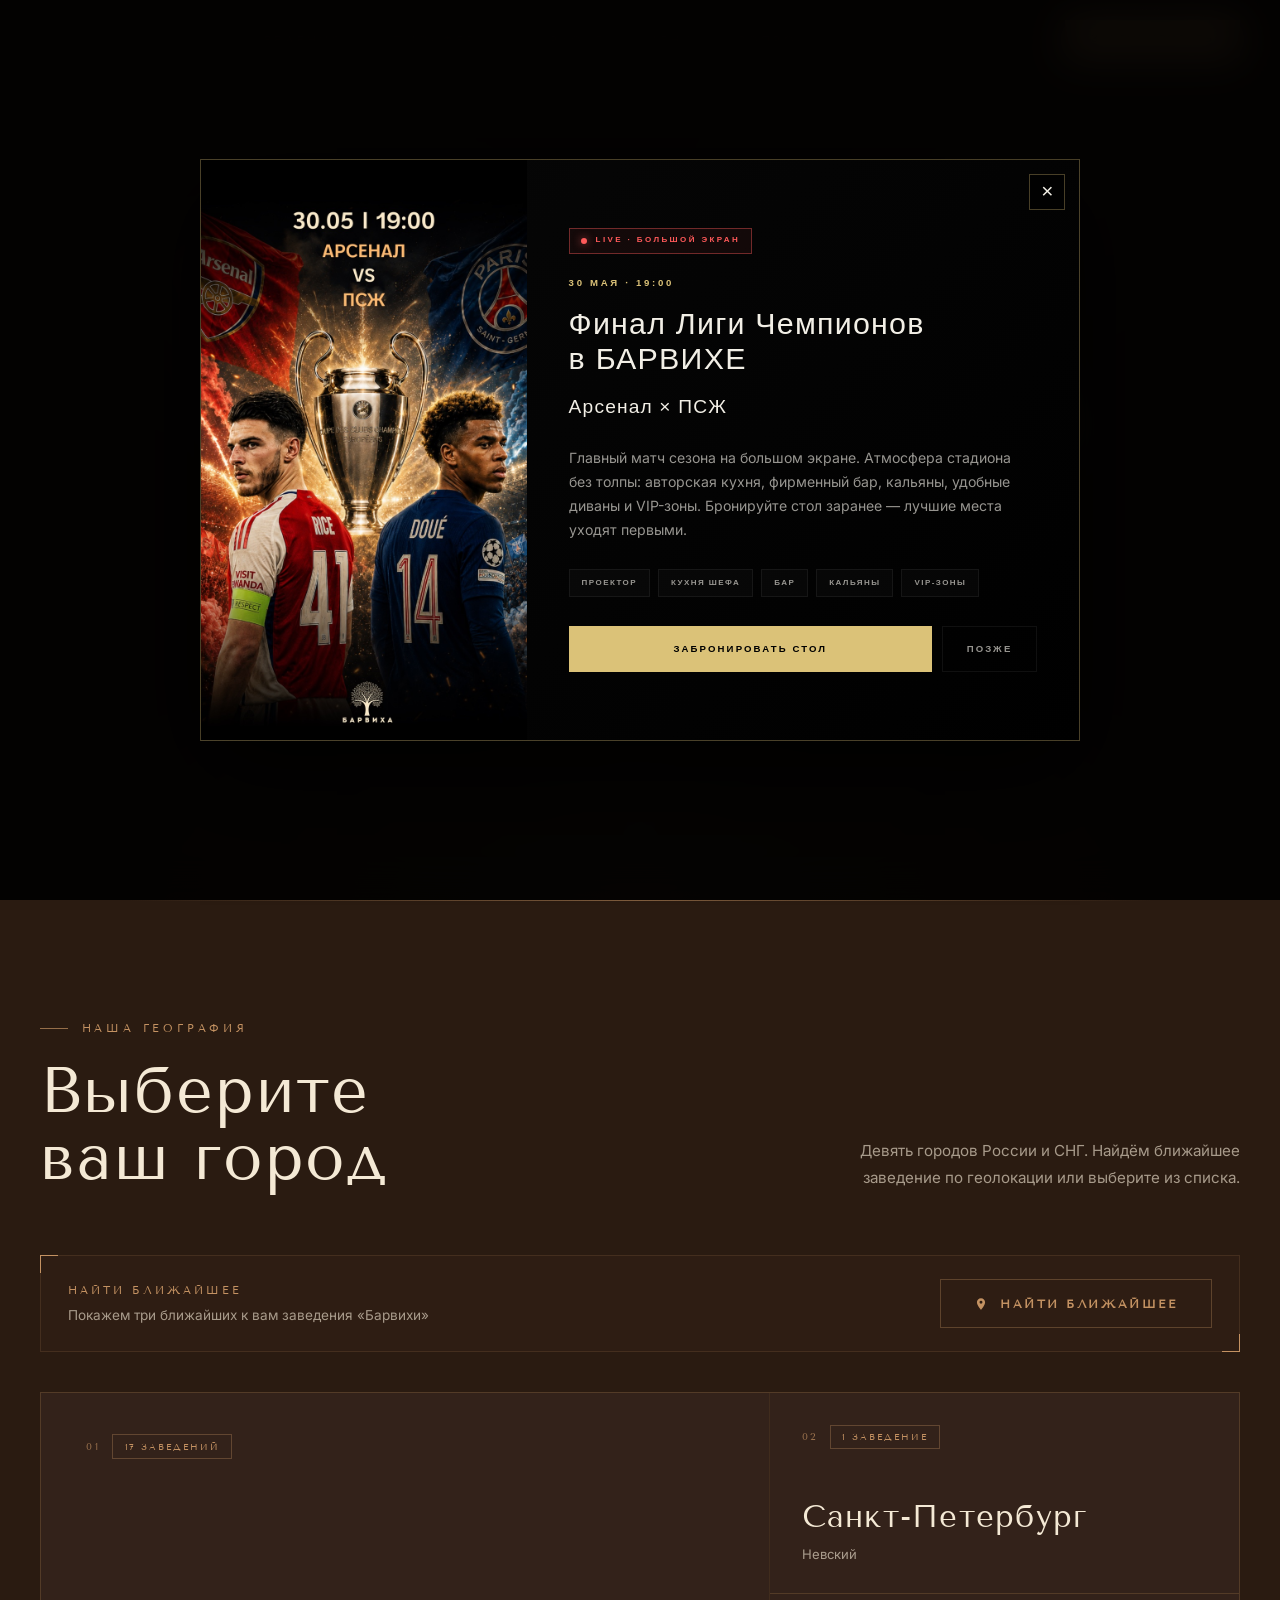
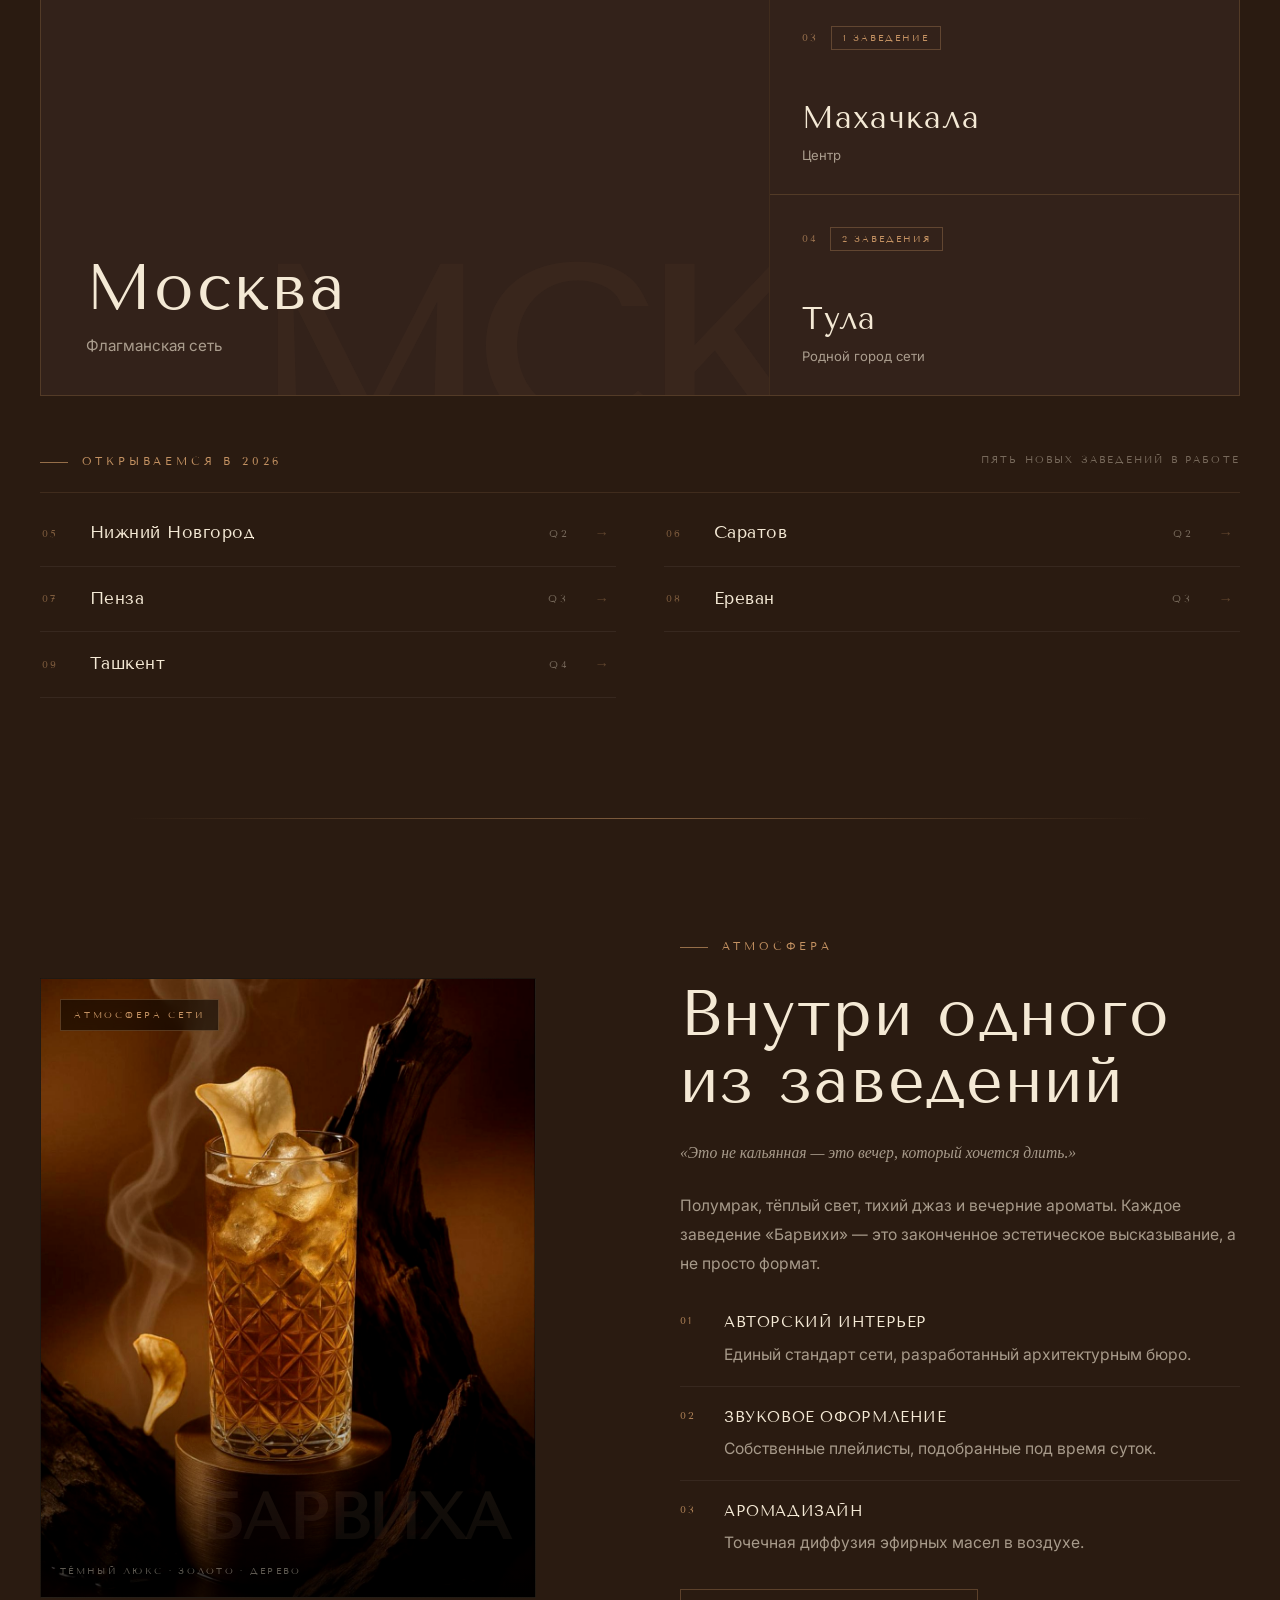
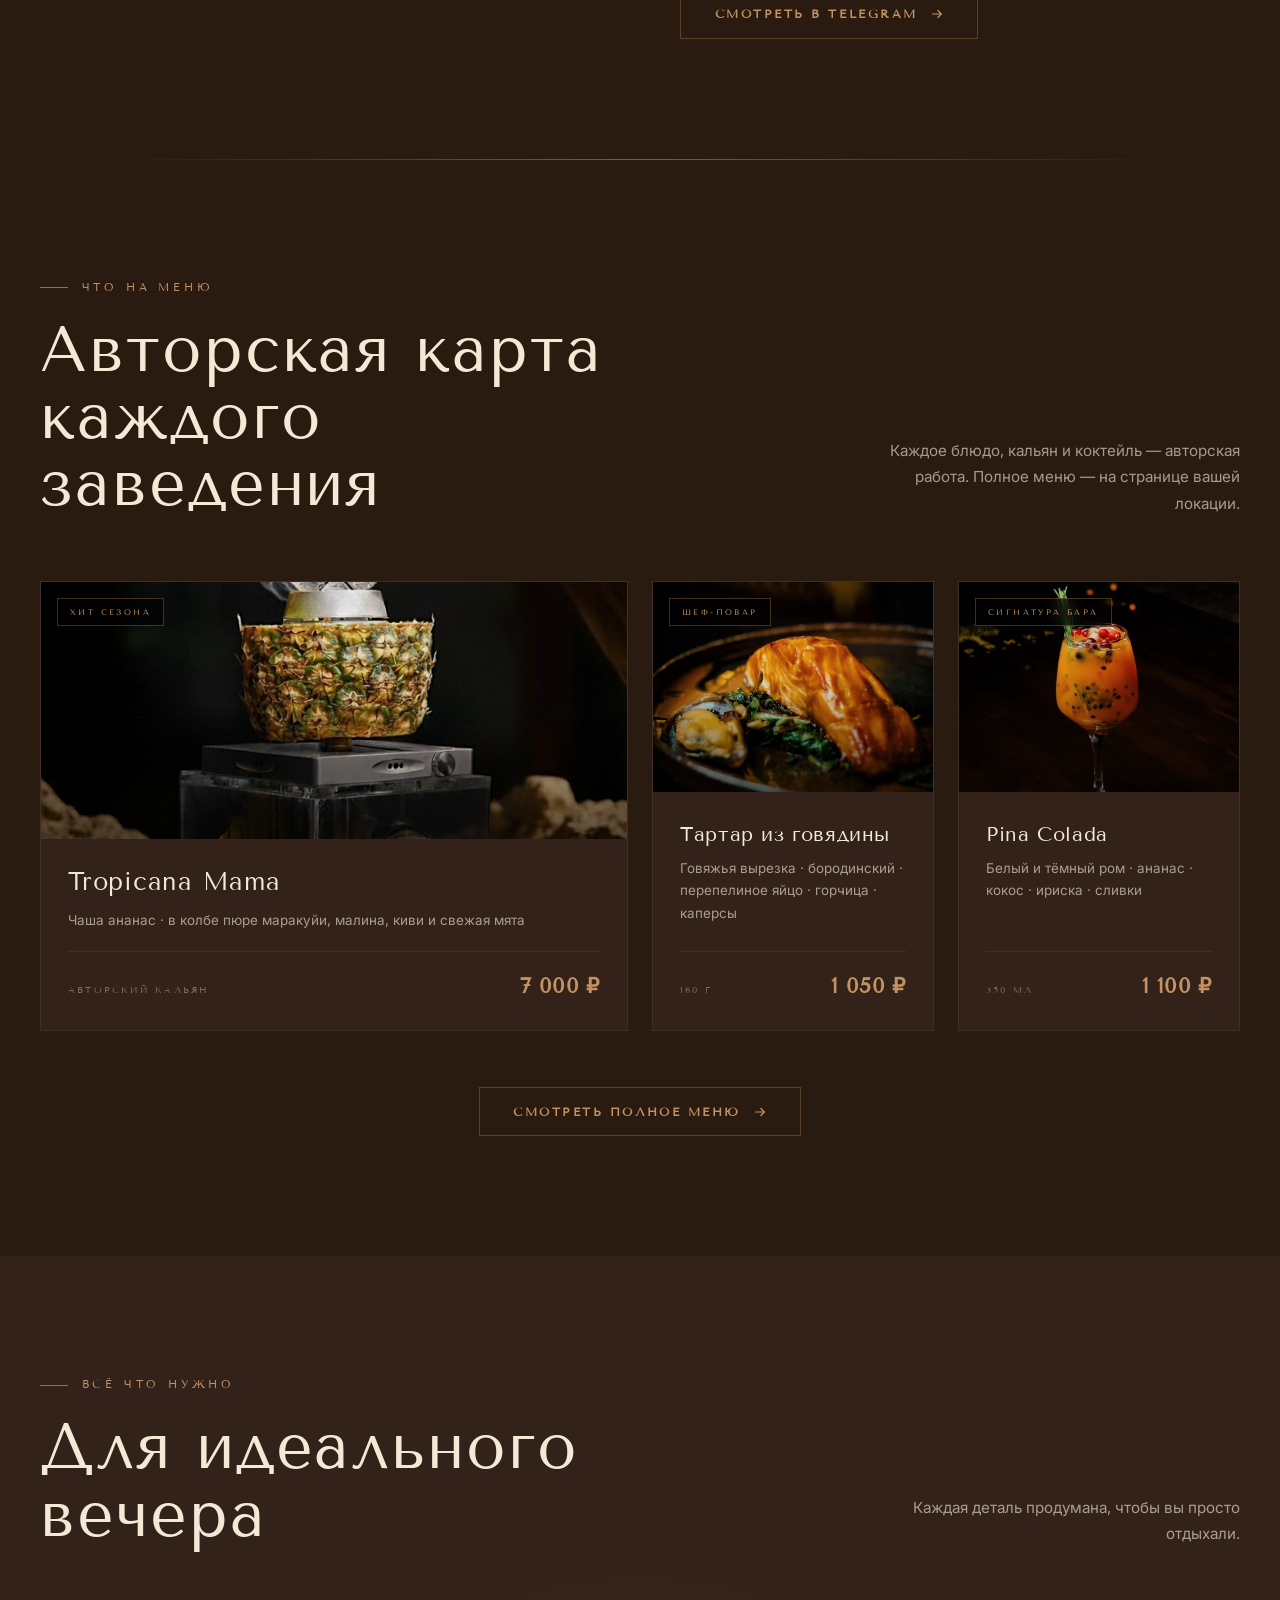
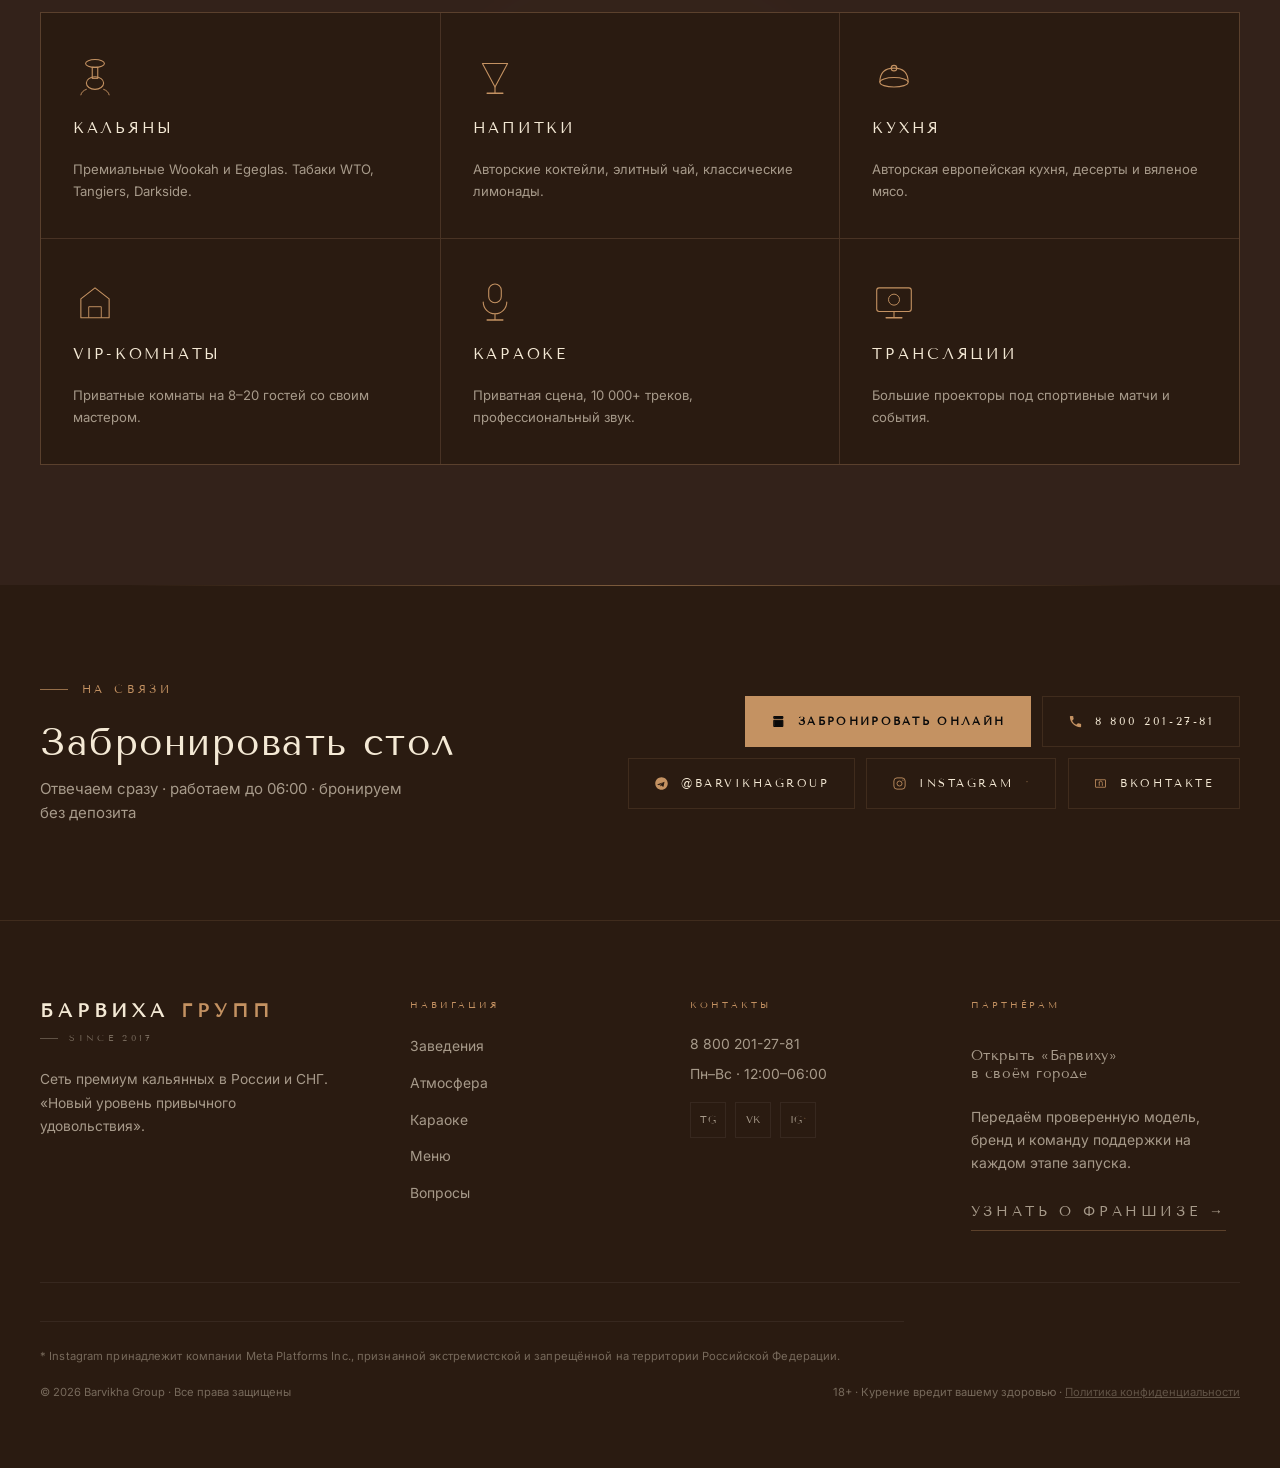
==== commit 77e8c3d5: "menu: inline render from data.js on hub, external URL on Pavelets kaya - index.html: replaced iframe" ====
--- a/index.html
+++ b/index.html
@@ -122,23 +122,21 @@
 .nav{
   position:fixed;top:0;left:0;right:0;z-index:100;
   display:grid;grid-template-columns:1fr auto;align-items:center;
-  gap:2.5rem;padding:1.5rem 2.5rem;
+  gap:2.5rem;padding:1.25rem 2.5rem;
   transition:padding .4s var(--ease),background .4s var(--ease),border-color .4s var(--ease);
   border-bottom:1px solid transparent
 }
 .nav.scrolled{
-  padding:1rem 2.5rem;
+  padding:.85rem 2.5rem;
   background:rgba(0,0,0,.78);
   backdrop-filter:blur(20px) saturate(1.1);
   -webkit-backdrop-filter:blur(20px) saturate(1.1);
   border-color:var(--hair)
 }
-.nav-logo{
-  display:flex;align-items:center;gap:.65rem;
-  font-family:var(--serif);font-size:1.05rem;font-weight:700;
-  letter-spacing:.22em;text-transform:uppercase;color:var(--text)
-}
-.nav-logo svg{width:24px;height:30px;flex-shrink:0}
+.nav-logo{display:flex;align-items:center;transition:opacity .25s var(--ease)}
+.nav-logo:hover{opacity:.82}
+.nav-logo-img{height:48px;width:auto;display:block;transition:height .35s var(--ease)}
+.nav.scrolled .nav-logo-img{height:40px}
 .nav-menu{
   display:flex;align-items:center;justify-content:center;gap:2.5rem;
   list-style:none
@@ -183,8 +181,8 @@
 @media(max-width:1024px){
   .nav-menu{display:none}
   .brg{display:flex}
-  .nav{grid-template-columns:1fr auto;gap:1rem;padding:1.2rem 1.75rem}
-  .nav.scrolled{padding:.9rem 1.75rem}
+  .nav{grid-template-columns:1fr auto;gap:1rem;padding:1rem 1.75rem}
+  .nav.scrolled{padding:.75rem 1.75rem}
 }
 @media(max-width:560px){
   .nav,.nav.scrolled{padding:1rem 1.25rem}
@@ -233,21 +231,7 @@
   background:var(--bg)
 }
 /* Угловые декорации — фирменный premium-приём */
-.hero-corner{
-  position:absolute;width:54px;height:54px;z-index:4;pointer-events:none;
-  opacity:0;animation:fadeIn 1.2s var(--ease) forwards 1.2s
-}
-.hero-corner.tl{top:6rem;left:2.5rem;border-top:1px solid var(--line-strong);border-left:1px solid var(--line-strong)}
-.hero-corner.tr{top:6rem;right:2.5rem;border-top:1px solid var(--line-strong);border-right:1px solid var(--line-strong)}
-.hero-corner.bl{bottom:6rem;left:2.5rem;border-bottom:1px solid var(--line-strong);border-left:1px solid var(--line-strong)}
-.hero-corner.br{bottom:6rem;right:2.5rem;border-bottom:1px solid var(--line-strong);border-right:1px solid var(--line-strong)}
-@media(max-width:768px){
-  .hero-corner{width:36px;height:36px}
-  .hero-corner.tl,.hero-corner.tr{top:5rem}
-  .hero-corner.bl,.hero-corner.br{bottom:5rem}
-  .hero-corner.tl,.hero-corner.bl{left:1.25rem}
-  .hero-corner.tr,.hero-corner.br{right:1.25rem}
-}
+
 .hero-bg{position:absolute;inset:0;z-index:0;pointer-events:none}
 .hero-bg::before{
   content:'';position:absolute;inset:0;
@@ -400,9 +384,9 @@
 }
 
 /* ═══ REVEAL ═══ */
-.rv{opacity:0;transform:translateY(28px);transition:opacity .9s var(--ease),transform .9s var(--ease)}
+.rv{opacity:0;transform:translateY(18px);transition:opacity .45s var(--ease),transform .45s var(--ease)}
 .rv.in{opacity:1;transform:none}
-.rv-d1{transition-delay:.08s}.rv-d2{transition-delay:.16s}.rv-d3{transition-delay:.24s}.rv-d4{transition-delay:.32s}
+.rv-d1{transition-delay:.05s}.rv-d2{transition-delay:.1s}.rv-d3{transition-delay:.15s}.rv-d4{transition-delay:.2s}
 
 /* ═══ CITIES ═══ */
 .cities{background:var(--bg);position:relative}
@@ -755,8 +739,7 @@
 .menu-card.featured{grid-column:span 2}
 .menu-card.featured .menu-img{aspect-ratio:16/7}
 .menu-card.featured .menu-name{font-size:1.55rem}
-.menu-mark{position:absolute;top:.55rem;right:1.05rem;z-index:3;font-family:var(--serif);font-size:clamp(2.6rem,5vw,3.8rem);font-weight:700;color:rgba(196,146,98,.42);line-height:1;letter-spacing:-.02em;pointer-events:none;text-shadow:0 2px 12px rgba(0,0,0,.65)}
-.menu-card.featured .menu-mark{font-size:clamp(3.6rem,7vw,5.4rem);top:.7rem;right:1.4rem}
+.menu-mark{display:none}
 .menu-card{
   background:var(--bg-1);border:1px solid var(--hair);
   position:relative;overflow:hidden;cursor:pointer;
@@ -813,10 +796,30 @@
 .menu-modal-link:hover{border-color:var(--gold);color:var(--gold)}
 .menu-modal-close{background:rgba(0,0,0,.5);border:1px solid var(--line);color:var(--text);width:34px;height:34px;font-size:1.2rem;line-height:1;cursor:pointer;display:flex;align-items:center;justify-content:center;font-family:var(--serif);transition:all .25s}
 .menu-modal-close:hover{background:rgba(196,146,98,.18);color:var(--gold)}
-.menu-modal-body{flex:1;position:relative;background:var(--bg)}
-.menu-modal-body iframe{position:absolute;inset:0;width:100%;height:100%;border:0;background:var(--bg)}
-.menu-modal-loading{position:absolute;inset:0;display:flex;align-items:center;justify-content:center;color:var(--text-mute);font-family:var(--serif);font-size:.65rem;letter-spacing:.22em;text-transform:uppercase;background:var(--bg);pointer-events:none;transition:opacity .3s}
-.menu-modal-loading.hide{opacity:0}
+.menu-modal-body{flex:1;position:relative;background:var(--bg);overflow:hidden;display:flex;flex-direction:column}
+.menu-tabs{display:flex;gap:0;padding:0 1.4rem;background:var(--bg-1);border-bottom:1px solid var(--line);overflow-x:auto;scrollbar-width:none}
+.menu-tabs::-webkit-scrollbar{display:none}
+.menu-tab{font-family:var(--serif);font-size:.6rem;font-weight:500;letter-spacing:.24em;text-transform:uppercase;color:var(--text-soft);background:transparent;border:none;padding:1.1rem 1.4rem;cursor:pointer;position:relative;white-space:nowrap;transition:color .25s}
+.menu-tab::after{content:'';position:absolute;left:50%;bottom:0;width:0;height:2px;background:var(--gold);transition:width .3s,left .3s}
+.menu-tab:hover{color:var(--text)}
+.menu-tab.on{color:var(--gold)}
+.menu-tab.on::after{width:100%;left:0}
+.menu-scroll{flex:1;overflow-y:auto;padding:2rem 1.4rem 3rem;background:var(--bg)}
+.menu-scroll::-webkit-scrollbar{width:6px}
+.menu-scroll::-webkit-scrollbar-track{background:transparent}
+.menu-scroll::-webkit-scrollbar-thumb{background:rgba(219,194,120,.18);border-radius:3px}
+.menu-cat{margin-bottom:2.4rem}
+.menu-cat-h{font-family:var(--serif);font-size:.62rem;font-weight:600;letter-spacing:.28em;text-transform:uppercase;color:var(--gold);margin:0 0 1rem;display:flex;align-items:center;gap:.85rem}
+.menu-cat-h::before{content:'';width:24px;height:1px;background:var(--gold)}
+.menu-items{display:grid;grid-template-columns:repeat(auto-fill,minmax(280px,1fr));gap:1px;background:var(--line);border:1px solid var(--line)}
+.menu-item{background:var(--bg-1);padding:1.25rem 1.3rem;display:flex;flex-direction:column;gap:.5rem;transition:background .25s}
+.menu-item:hover{background:var(--bg-2)}
+.menu-item-top{display:flex;justify-content:space-between;align-items:baseline;gap:.7rem}
+.menu-item-n{font-family:var(--serif);font-size:.85rem;font-weight:500;letter-spacing:.02em;color:var(--text);line-height:1.3}
+.menu-item-p{font-family:var(--serif);font-size:.78rem;font-weight:600;letter-spacing:.04em;color:var(--gold);white-space:nowrap;flex-shrink:0}
+.menu-item-d{font-size:.76rem;color:var(--text-soft);line-height:1.55}
+.menu-item-w{font-family:var(--serif);font-size:.55rem;letter-spacing:.2em;text-transform:uppercase;color:var(--text-mute);margin-top:.25rem}
+.menu-empty{color:var(--text-mute);font-size:.85rem;padding:3rem 0;text-align:center}
 @media(max-width:680px){
   .menu-modal{padding:.5rem}
   .menu-modal-wrap{height:96vh}
@@ -836,70 +839,21 @@
   .menu-grid>:last-child{max-width:none}
 }
 
-/* ═══ FEATURES ═══ */
-.feat{background:var(--bg-1);position:relative}
-.feat-grid{
-  display:grid;grid-template-columns:repeat(4,1fr);gap:1.25rem
-}
-.feat-card{
-  background:var(--bg);padding:2.4rem 1.9rem 1.9rem;
-  position:relative;overflow:hidden;cursor:pointer;
-  display:flex;flex-direction:column;align-items:flex-start;gap:1rem;
-  text-align:left;color:var(--text);width:100%;
-  border:1px solid var(--line);
-  transition:transform .5s var(--ease),border-color .35s var(--ease),background .4s var(--ease)
-}
-.feat-card.featured{grid-column:span 2;padding:2.6rem 2.2rem 2.1rem}
-.feat-card.featured .feat-name{font-size:1.05rem}
-.feat-card.featured .feat-desc{font-size:.92rem;max-width:38rem}
-.feat-card::after{
-  content:'';position:absolute;left:0;right:0;bottom:0;height:1px;
-  background:var(--gold);transform:scaleX(0);transform-origin:left;
-  transition:transform .55s var(--ease)
-}
-.feat-card:hover{background:var(--bg-2);border-color:var(--line-strong);transform:translateY(-4px)}
-.feat-card:hover::after{transform:scaleX(1)}
-.feat-card:hover .feat-mark{color:rgba(196,146,98,.6);transform:translate(-2px,-1px)}
-.feat-card:hover .feat-arrow{opacity:1;transform:translateX(0)}
-.feat-card:hover .feat-icon{transform:translateY(-3px);color:var(--gold)}
-.feat-mark{
-  position:absolute;top:.55rem;right:1.1rem;z-index:2;pointer-events:none;
-  font-family:var(--serif);font-size:clamp(2.6rem,4.6vw,3.6rem);font-weight:200;
-  color:rgba(196,146,98,.22);line-height:1;letter-spacing:-.02em;
-  transition:color .4s var(--ease),transform .4s var(--ease)
-}
-.feat-card.featured .feat-mark{font-size:clamp(3.4rem,6vw,4.8rem);top:.6rem;right:1.4rem}
-.feat-icon{
-  width:42px;height:42px;color:var(--gold-soft);
-  transition:transform .4s var(--ease),color .4s var(--ease);
-  position:relative;z-index:1
-}
-.feat-icon svg{width:100%;height:100%;stroke:currentColor}
-.feat-name{
-  font-family:var(--serif);font-size:.95rem;font-weight:500;
-  letter-spacing:.2em;text-transform:uppercase;color:var(--text);position:relative;z-index:1
-}
-.feat-desc{font-size:.86rem;color:var(--text-soft);line-height:1.65;flex:1;position:relative;z-index:1}
-.feat-more{
-  display:flex;align-items:center;gap:.55rem;margin-top:.4rem;padding-top:1rem;
-  border-top:1px solid var(--hair);width:100%;
-  font-family:var(--serif);font-size:.58rem;font-weight:500;
-  letter-spacing:.28em;text-transform:uppercase;color:var(--gold);
-  position:relative;z-index:1
-}
-.feat-arrow{
-  display:inline-block;
-  opacity:.5;transform:translateX(-3px);
-  transition:all .35s var(--ease)
-}
-@media(max-width:1024px){
-  .feat-grid{grid-template-columns:repeat(2,1fr)}
-  .feat-card.featured{grid-column:span 2}
-}
-@media(max-width:560px){
-  .feat-grid{grid-template-columns:1fr}
-  .feat-card.featured{grid-column:span 1}
-}
+/* ═══ FEATURES — минимальная сетка 6 карточек, без модалок ═══ */
+.feat-bg{background:var(--bg-1);position:relative}
+.feat-bg::before{content:'';position:absolute;right:-10%;top:30%;width:520px;height:520px;background:radial-gradient(circle,rgba(219,194,120,.04) 0%,transparent 60%);filter:blur(28px);pointer-events:none}
+.feat-grid{display:grid;grid-template-columns:repeat(3,1fr);gap:1px;background:var(--line);border:1px solid var(--line);position:relative;z-index:1}
+.feat-card{position:relative;background:var(--bg);padding:2.6rem 2rem 2.2rem;display:flex;flex-direction:column;gap:1.1rem;transition:background .4s var(--ease)}
+.feat-card::before{content:'';position:absolute;left:0;top:0;bottom:0;width:2px;background:var(--gold);transform:scaleY(0);transform-origin:bottom;transition:transform .4s var(--ease)}
+.feat-card:hover{background:var(--bg-2)}
+.feat-card:hover::before{transform:scaleY(1)}
+.feat-ico{width:44px;height:44px;color:var(--gold);transition:transform .4s var(--ease)}
+.feat-card:hover .feat-ico{transform:translateY(-3px)}
+.feat-ico svg{width:100%;height:100%}
+.feat-t{font-family:var(--serif);font-size:.95rem;font-weight:500;letter-spacing:.18em;text-transform:uppercase;color:var(--text)}
+.feat-p{font-size:.82rem;color:var(--text-soft);line-height:1.7}
+@media(max-width:1024px){.feat-grid{grid-template-columns:repeat(2,1fr)}}
+@media(max-width:560px){.feat-grid{grid-template-columns:1fr}.feat-card{padding:2rem 1.5rem 1.7rem}}
 
 /* ═══ CONTACT STRIP ═══ */
 .cs{background:var(--bg);padding:6rem 0;position:relative}
@@ -1154,7 +1108,7 @@
   button,a.btn,.cs-link,.nav-book,.fab-book{min-height:44px}
 }
 @media(hover:none) and (pointer:coarse){
-  .city-card:hover,.menu-card:hover,.feat-card:hover,.kar-img:hover,.geo-card:hover{transform:none}
+  .city-card:hover,.menu-card:hover,.kar-img:hover,.geo-card:hover{transform:none}
 }
 @media(prefers-reduced-motion:reduce){
   *,*::before,*::after{animation-duration:.01ms !important;animation-iteration-count:1 !important;transition-duration:.01ms !important}
@@ -1175,7 +1129,7 @@
   <ul class="nav-menu">
     <li><a href="#cities">Заведения</a></li>
     <li><a href="#atmosphere">Атмосфера</a></li>
-    <li><a href="#karaoke">Караоке</a></li>
+    <li><a href="karaoke.html">Караоке</a></li>
     <li><a href="#menu">Меню</a></li>
     <li><a href="#" onclick="event.preventDefault();openFaq()">Вопросы</a></li>
   </ul>
@@ -1209,10 +1163,6 @@
   <div class="hero-bg"></div>
   <div class="hero-noise"></div>
   <canvas id="heroSmoke"></canvas>
-  <span class="hero-corner tl" aria-hidden="true"></span>
-  <span class="hero-corner tr" aria-hidden="true"></span>
-  <span class="hero-corner bl" aria-hidden="true"></span>
-  <span class="hero-corner br" aria-hidden="true"></span>
 
   <div class="hero-inner">
     <span class="hero-eyebrow">Премиум-лаунж · с 2017</span>
@@ -1377,37 +1327,6 @@
         </div>
         <a href="https://t.me/BARVIKHAGROUP" target="_blank" data-src="atmosphere" class="btn btn-line btn-arrow" style="align-self:flex-start;margin-top:.5rem">
           Смотреть в Telegram
-          <svg width="14" height="14" viewBox="0 0 16 16" fill="none"><path d="M3 8H13M13 8L9 4M13 8L9 12" stroke="currentColor" stroke-width="1.4" stroke-linecap="round" stroke-linejoin="round"/></svg>
-        </a>
-      </div>
-    </div>
-  </div>
-</section>
-
-<!-- ═══ KARAOKE ═══ -->
-<section class="section kar" id="karaoke" data-divider>
-  <div class="wrap">
-    <div class="kar-grid">
-      <div class="kar-img kar-visual rv">
-        <span class="corner-tl" aria-hidden="true"></span>
-        <span class="corner-br" aria-hidden="true"></span>
-        <span class="kar-img-tag">Karaoke · Live</span>
-        <div class="kar-rays" aria-hidden="true"></div>
-        <div class="kar-disco" aria-hidden="true"></div>
-        <span class="kar-big">Караоке</span>
-      </div>
-      <div class="kar-txt rv rv-d1">
-        <span class="eyebrow">Авторский формат сети</span>
-        <h2 class="h-1">Караоке<br>в Барвихе</h2>
-        <p>Шесть заведений сети с приватной сценой и резидентным звукорежиссёром. Каталог из десяти тысяч треков, профессиональный звук, фактурные диваны и игра света от диско-шара.</p>
-        <div class="kar-points">
-          <div class="kar-pt"><span class="kp-n">01</span><span>Профессиональный звук и сценический свет</span></div>
-          <div class="kar-pt"><span class="kp-n">02</span><span>Бэк-вокал и звукорежиссёр на каждом вечере</span></div>
-          <div class="kar-pt"><span class="kp-n">03</span><span>10 000+ треков · добавляем по запросу</span></div>
-          <div class="kar-pt"><span class="kp-n">04</span><span>Минимум три часа · депозит включает кухню и бар</span></div>
-        </div>
-        <a href="karaoke.html" class="btn btn-line btn-arrow">
-          Все заведения с караоке
           <svg width="14" height="14" viewBox="0 0 16 16" fill="none"><path d="M3 8H13M13 8L9 4M13 8L9 12" stroke="currentColor" stroke-width="1.4" stroke-linecap="round" stroke-linejoin="round"/></svg>
         </a>
       </div>
@@ -1481,86 +1400,74 @@
   </div>
 </section>
 
+<!-- ═══ FEATURES ═══ -->
+<section class="section feat-bg" id="features" data-divider>
+  <div class="wrap">
+    <div class="section-hd">
+      <div class="section-hd-l rv">
+        <span class="eyebrow">Всё что нужно</span>
+        <h2 class="h-1">Для идеального<br>вечера</h2>
+      </div>
+      <p class="section-hd-r rv rv-d1">Каждая деталь продумана, чтобы вы просто отдыхали.</p>
+    </div>
+    <div class="feat-grid">
+
+      <article class="feat-card rv">
+        <div class="feat-ico"><svg viewBox="0 0 56 56" fill="none"><ellipse cx="28" cy="12" rx="12" ry="5" stroke="currentColor" stroke-width="1.4"/><rect x="24.5" y="17" width="7" height="14" stroke="currentColor" stroke-width="1.4"/><ellipse cx="28" cy="37" rx="11" ry="8" stroke="currentColor" stroke-width="1.4"/><path d="M17 45 Q11 47 10 52" stroke="currentColor" stroke-width="1.2" stroke-linecap="round"/><path d="M39 45 Q45 47 46 52" stroke="currentColor" stroke-width="1.2" stroke-linecap="round"/></svg></div>
+        <div class="feat-t">Кальяны</div>
+        <p class="feat-p">Премиальные Wookah и Egeglas. Табаки WTO, Tangiers, Darkside.</p>
+      </article>
+
+      <article class="feat-card rv rv-d1">
+        <div class="feat-ico"><svg viewBox="0 0 56 56" fill="none"><path d="M12 12 L28 42 L44 12 Z" stroke="currentColor" stroke-width="1.4" stroke-linejoin="round"/><line x1="28" y1="42" x2="28" y2="50" stroke="currentColor" stroke-width="1.4"/><line x1="18" y1="50" x2="38" y2="50" stroke="currentColor" stroke-width="1.8" stroke-linecap="round"/></svg></div>
+        <div class="feat-t">Напитки</div>
+        <p class="feat-p">Авторские коктейли, элитный чай, классические лимонады.</p>
+      </article>
+
+      <article class="feat-card rv rv-d2">
+        <div class="feat-ico"><svg viewBox="0 0 56 56" fill="none"><ellipse cx="28" cy="36" rx="18" ry="6" stroke="currentColor" stroke-width="1.4"/><path d="M10 36 Q10 18 28 18 Q46 18 46 36" stroke="currentColor" stroke-width="1.4" fill="none"/><circle cx="28" cy="18" r="3.5" stroke="currentColor" stroke-width="1.4"/></svg></div>
+        <div class="feat-t">Кухня</div>
+        <p class="feat-p">Авторская европейская кухня, десерты и вяленое мясо.</p>
+      </article>
+
+      <article class="feat-card rv">
+        <div class="feat-ico"><svg viewBox="0 0 56 56" fill="none"><path d="M10 24 L28 10 L46 24 L46 48 L10 48 Z" stroke="currentColor" stroke-width="1.4" stroke-linejoin="round"/><path d="M20 48 L20 34 L36 34 L36 48" stroke="currentColor" stroke-width="1.2"/></svg></div>
+        <div class="feat-t">VIP-комнаты</div>
+        <p class="feat-p">Приватные комнаты на 8–20 гостей со своим мастером.</p>
+      </article>
+
+      <article class="feat-card rv rv-d1">
+        <a href="karaoke.html" style="position:absolute;inset:0;z-index:2" aria-label="Караоке — подробнее"></a>
+        <div class="feat-ico"><svg viewBox="0 0 56 56" fill="none"><rect x="20" y="5" width="16" height="24" rx="8" stroke="currentColor" stroke-width="1.4"/><path d="M13 28c0 8.284 6.716 15 15 15s15-6.716 15-15" stroke="currentColor" stroke-width="1.4" stroke-linecap="round"/><line x1="28" y1="43" x2="28" y2="51" stroke="currentColor" stroke-width="1.4"/><line x1="18" y1="51" x2="38" y2="51" stroke="currentColor" stroke-width="1.8" stroke-linecap="round"/></svg></div>
+        <div class="feat-t">Караоке</div>
+        <p class="feat-p">Приватная сцена, 10 000+ треков, профессиональный звук.</p>
+      </article>
+
+      <article class="feat-card rv rv-d2">
+        <div class="feat-ico"><svg viewBox="0 0 56 56" fill="none"><rect x="6" y="10" width="44" height="30" rx="3" stroke="currentColor" stroke-width="1.4"/><line x1="28" y1="40" x2="28" y2="48" stroke="currentColor" stroke-width="1.4"/><line x1="18" y1="48" x2="38" y2="48" stroke="currentColor" stroke-width="1.8" stroke-linecap="round"/><circle cx="28" cy="25" r="7" stroke="currentColor" stroke-width="1.2"/></svg></div>
+        <div class="feat-t">Трансляции</div>
+        <p class="feat-p">Большие проекторы под спортивные матчи и события.</p>
+      </article>
+
+    </div>
+  </div>
+</section>
+
 <!-- ═══ MENU MODAL — iframe c Railway-меню ═══ -->
 <div class="menu-modal" id="menuModal" onclick="if(event.target===this)closeMenuModal()">
   <div class="menu-modal-wrap">
     <div class="menu-modal-hd">
       <div class="menu-modal-l"><span>Меню Барвиха</span></div>
       <div class="menu-modal-r">
-        <a class="menu-modal-link" id="menuModalExt" href="https://barvihamenu-production.up.railway.app/" target="_blank" rel="noopener">Открыть отдельно ↗</a>
         <button class="menu-modal-close" onclick="closeMenuModal()" aria-label="Закрыть">×</button>
       </div>
     </div>
     <div class="menu-modal-body">
-      <div class="menu-modal-loading" id="menuModalLoading">Загрузка…</div>
-      <iframe id="menuModalFrame" title="Меню Барвиха" loading="lazy"></iframe>
+      <div class="menu-tabs" id="menuTabs"></div>
+      <div class="menu-scroll" id="menuScroll"></div>
     </div>
   </div>
 </div>
-
-<!-- ═══ FEATURES ═══ -->
-<section class="section feat" id="features" data-divider>
-  <div class="wrap">
-    <div class="section-hd">
-      <div class="section-hd-l rv">
-        <span class="eyebrow">Всё что нужно</span>
-        <h2 class="h-1">Для идеального<br>вечера</h2>
-      </div>
-      <p class="section-hd-r rv rv-d1">Каждая деталь продумана. Подберите формат и узнайте, что внутри.</p>
-    </div>
-    <div class="feat-grid">
-
-      <button class="feat-card featured rv" onclick="openFeat('hookahs')">
-        <span class="feat-mark">01</span>
-        <div class="feat-icon"><svg viewBox="0 0 48 48" fill="none"><ellipse cx="24" cy="10" rx="10" ry="4" stroke="currentColor" stroke-width="1.2"/><rect x="21" y="14" width="6" height="12" stroke="currentColor" stroke-width="1.2"/><ellipse cx="24" cy="32" rx="9" ry="7" stroke="currentColor" stroke-width="1.2"/></svg></div>
-        <div class="feat-name">Кальяны</div>
-        <p class="feat-desc">Электрочаша без угля и горечи. Премиальные колбы Wookah и Egeglas, табаки WTO, Tangiers, Darkside. К каждому столу — персональный мастер, кастомный микс под вкус гостя.</p>
-        <span class="feat-more">Подробнее <span class="feat-arrow">→</span></span>
-      </button>
-
-      <button class="feat-card rv rv-d1" onclick="openFeat('drinks')">
-        <span class="feat-mark">02</span>
-        <div class="feat-icon"><svg viewBox="0 0 48 48" fill="none"><path d="M10 10 L24 36 L38 10 Z" stroke="currentColor" stroke-width="1.2" stroke-linejoin="round"/><line x1="24" y1="36" x2="24" y2="42" stroke="currentColor" stroke-width="1.2"/><line x1="16" y1="42" x2="32" y2="42" stroke="currentColor" stroke-width="1.5" stroke-linecap="round"/></svg></div>
-        <div class="feat-name">Напитки</div>
-        <p class="feat-desc">Авторские коктейли, первоклассный алкоголь, элитный китайский чай и лимонады собственного приготовления.</p>
-        <span class="feat-more">Подробнее <span class="feat-arrow">→</span></span>
-      </button>
-
-      <button class="feat-card rv rv-d2" onclick="openFeat('food')">
-        <span class="feat-mark">03</span>
-        <div class="feat-icon"><svg viewBox="0 0 48 48" fill="none"><ellipse cx="24" cy="32" rx="16" ry="5" stroke="currentColor" stroke-width="1.2"/><path d="M8 32 Q8 16 24 16 Q40 16 40 32" stroke="currentColor" stroke-width="1.2" fill="none"/><circle cx="24" cy="16" r="3" stroke="currentColor" stroke-width="1.2"/></svg></div>
-        <div class="feat-name">Кухня</div>
-        <p class="feat-desc">Авторская европейская кухня шеф-повара, десерты и натуральное вяленое мясо.</p>
-        <span class="feat-more">Подробнее <span class="feat-arrow">→</span></span>
-      </button>
-
-      <button class="feat-card rv" onclick="openFeat('vip')">
-        <span class="feat-mark">04</span>
-        <div class="feat-icon"><svg viewBox="0 0 48 48" fill="none"><path d="M8 22 L24 10 L40 22 L40 40 L8 40 Z" stroke="currentColor" stroke-width="1.2" stroke-linejoin="round"/><path d="M18 40 L18 28 L30 28 L30 40" stroke="currentColor" stroke-width="1.2"/></svg></div>
-        <div class="feat-name">VIP-комнаты</div>
-        <p class="feat-desc">Приватные комнаты на 8–20 гостей. Свой вход, мастер и сервис — идеально для праздника.</p>
-        <span class="feat-more">Подробнее <span class="feat-arrow">→</span></span>
-      </button>
-
-      <button class="feat-card rv rv-d1" onclick="openFeat('karaoke')">
-        <span class="feat-mark">05</span>
-        <div class="feat-icon"><svg viewBox="0 0 48 48" fill="none"><rect x="18" y="6" width="12" height="20" rx="6" stroke="currentColor" stroke-width="1.2"/><path d="M12 24c0 6.627 5.373 12 12 12s12-5.373 12-12" stroke="currentColor" stroke-width="1.2" stroke-linecap="round"/><line x1="24" y1="36" x2="24" y2="42" stroke="currentColor" stroke-width="1.2"/></svg></div>
-        <div class="feat-name">Караоке</div>
-        <p class="feat-desc">Приватные комнаты с профессиональным звуком и 10 000+ треков. Сцена без посторонних глаз.</p>
-        <span class="feat-more">Подробнее <span class="feat-arrow">→</span></span>
-      </button>
-
-      <button class="feat-card rv rv-d2" onclick="openFeat('streams')">
-        <span class="feat-mark">06</span>
-        <div class="feat-icon"><svg viewBox="0 0 48 48" fill="none"><rect x="6" y="10" width="36" height="24" rx="2" stroke="currentColor" stroke-width="1.2"/><line x1="24" y1="34" x2="24" y2="40" stroke="currentColor" stroke-width="1.2"/><line x1="16" y1="40" x2="32" y2="40" stroke="currentColor" stroke-width="1.5" stroke-linecap="round"/><circle cx="24" cy="22" r="6" stroke="currentColor" stroke-width="1.2"/></svg></div>
-        <div class="feat-name">Трансляции</div>
-        <p class="feat-desc">Огромные проекторы для прямых трансляций главных спортивных событий.</p>
-        <span class="feat-more">Подробнее <span class="feat-arrow">→</span></span>
-      </button>
-
-    </div>
-  </div>
-</section>
 
 <!-- ═══ CONTACT STRIP ═══ -->
 <section class="cs" id="contact" data-divider>
@@ -1687,18 +1594,6 @@
       </details>
     </div>
     <a href="https://t.me/BARVIKHAGROUP" target="_blank" class="faq-foot-cta" data-src="faq">Связаться с менеджером →</a>
-  </div>
-</div>
-
-<!-- ═══ FEAT MODAL ═══ -->
-<div class="modal" id="featModal" onclick="if(event.target===this)closeFeat()">
-  <div class="modal-wrap">
-    <button class="modal-close" onclick="closeFeat()" aria-label="Закрыть">×</button>
-    <span class="modal-tag" id="fmTag"></span>
-    <h2 class="modal-title" id="fmTitle"></h2>
-    <p class="modal-sub" id="fmDesc"></p>
-    <div class="fm-points" id="fmPoints"></div>
-    <button class="fm-cta" id="fmCta"></button>
   </div>
 </div>
 
@@ -1890,29 +1785,6 @@
   io.observe(wrap);
 })();
 
-// ═══ FEAT MODAL ═══
-const FEATS={
-  drinks:{tag:'Барная карта',title:'Напитки',desc:'Коктейльная карта, разработанная совместно с приглашёнными барменами. Каждая позиция — отдельная история вкуса.',points:['Авторские коктейли — 10+ позиций','Безалкогольные версии всех хитов','Элитный китайский улун и белый чай','Первоклассный крепкий алкоголь','Локальные крафтовые позиции','Сезонные лимитированные напитки'],cta:'Смотреть меню',href:'location.html'},
-  hookahs:{tag:'Электрочаша',title:'Кальяны',desc:'Электрическая чаша заменяет уголь: стабильная температура, нет горечи, нет запаха горения. К каждому столу — персональный мастер.',points:['60+ авторских табачных миксов','Колбы Wookah и Egeglas — премиум','WTO, Darkside, Tangiers, Daily Hookah','Стабильная температура без угля','Персональный кальянный мастер','Кастомный микс под вкус гостя'],cta:'Смотреть меню',href:'location.html'},
-  food:{tag:'Авторская кухня',title:'Европейская кухня',desc:'Меню шеф-повара разработано так, чтобы не перебивать вкус кальяна, но быть полноценным ужином. Кухня работает до 02:00.',points:['Закуски и снеки для кальяна','Горячие блюда от шеф-повара','Десерты и авторское мороженое','Натуральное вяленое мясо','Вегетарианские и безглютеновые опции','Сезонное обновление меню'],cta:'Смотреть меню',href:'location.html'},
-  vip:{tag:'Приватные комнаты',title:'VIP',desc:'Закрытые комнаты для больших компаний. Свой вход, свой мастер, своя атмосфера. Идеально для праздников и корпоративов.',points:['Вместимость 8–20 человек','Приватный вход и отдельная зона','Персональный сервис и мастер','Система для трансляций внутри','Дни рождения и корпоративы','Гибкое меню под мероприятие'],cta:'Забронировать VIP',href:'#bk'},
-  streams:{tag:'Прямые эфиры',title:'Трансляции',desc:'Огромные проекторы для прямых трансляций главных спортивных событий планеты. Кальян и матч — это уже традиция.',points:['Все матчи РПЛ и Лиги Чемпионов','UFC и профессиональный бокс','Формула-1 и MotoGP','Хоккей НХЛ и КХЛ','Тематические вечера по событиям','Атмосфера стадиона без толпы'],cta:'Забронировать стол',href:'#bk'},
-  karaoke:{tag:'Живая сцена',title:'Karaoke & Live',desc:'Приватные комнаты с профессиональным звуком и освещением. Тысячи треков, персональный саундчек и атмосфера настоящего выступления — без посторонних глаз.',points:['Приватные комнаты на 4–20 человек','10 000+ треков на русском и английском','Профессиональный звук и микрофоны','Цветовое сценическое освещение','Запись выступления по желанию','Доступно в большинстве заведений сети'],cta:'Забронировать комнату',href:'#bk'}
-};
-function openFeat(key){
-  const f=FEATS[key];if(!f)return;
-  document.getElementById('fmTag').textContent=f.tag;
-  document.getElementById('fmTitle').textContent=f.title;
-  document.getElementById('fmDesc').textContent=f.desc;
-  document.getElementById('fmPoints').innerHTML=f.points.map(p=>`<div class="fm-point">${p}</div>`).join('');
-  const btn=document.getElementById('fmCta');
-  btn.textContent=f.cta;
-  btn.onclick=()=>{closeFeat();if(f.href==='#bk'){openBooking()}else if(f.href.startsWith('#')){document.querySelector(f.href).scrollIntoView({behavior:'smooth'})}else{location.href=f.href}};
-  document.getElementById('featModal').classList.add('on');
-  document.body.style.overflow='hidden';
-}
-function closeFeat(){document.getElementById('featModal').classList.remove('on');document.body.style.overflow=''}
-
 // ═══ FAQ MODAL ═══
 function openFaq(){const m=document.getElementById('faqModal');if(!m)return;m.classList.add('on');document.body.style.overflow='hidden'}
 function closeFaq(){const m=document.getElementById('faqModal');if(!m)return;m.classList.remove('on');document.body.style.overflow='';m.querySelectorAll('details[open]').forEach(d=>d.removeAttribute('open'))}
@@ -1937,7 +1809,7 @@
 // Esc — закрывает наши модалки (виджет restoplace закрывается сам)
 document.addEventListener('keydown',e=>{
   if(e.key!=='Escape')return;
-  closeFaq();closeFeat();
+  closeFaq();
 });
 
 // ═══ ГЕОЛОКАЦИЯ → 3 ближайших заведения ═══
@@ -2099,29 +1971,59 @@
 <!-- ═══ Виджет бронирования restoplace.cc — общий по всем заведениям сети ═══ -->
 <script async src="https://app.restoplace.cc/widget.js?h=f5e57e4c969ae48c720e"></script>
 
+<script src="data.js"></script>
 <script>
-// ═══ MENU MODAL — открывает Railway-меню в iframe-окошке ═══
+// ═══ MENU MODAL — встроенное меню из data.js ═══
 (function(){
-  const MENU_BASE='https://barvihamenu-production.up.railway.app/';
+  const TABS=[
+    {key:'hookahs',label:'Кальяны'},
+    {key:'food',   label:'Кухня'},
+    {key:'bar',    label:'Бар'},
+    {key:'drinks', label:'Напитки'}
+  ];
+  let rendered=false;
+  function esc(s){return String(s).replace(/[&<>"']/g,c=>({'&':'&amp;','<':'&lt;','>':'&gt;','"':'&quot;',"'":'&#39;'}[c]))}
+  function renderTabs(){
+    const t=document.getElementById('menuTabs');if(!t)return;
+    t.innerHTML=TABS.map((tab,i)=>`<button class="menu-tab${i===0?' on':''}" data-tab="${tab.key}">${esc(tab.label)}</button>`).join('');
+    t.addEventListener('click',e=>{
+      const b=e.target.closest('.menu-tab');if(!b)return;
+      t.querySelectorAll('.menu-tab').forEach(x=>x.classList.toggle('on',x===b));
+      renderCategory(b.dataset.tab);
+    });
+  }
+  function renderCategory(key){
+    const s=document.getElementById('menuScroll');if(!s)return;
+    const D=(window.BARVIKHA&&window.BARVIKHA.menu)||null;
+    if(!D||!D[key]){s.innerHTML='<div class="menu-empty">Меню обновляется</div>';return}
+    s.scrollTop=0;
+    s.innerHTML=D[key].map(cat=>`
+      <section class="menu-cat">
+        <h3 class="menu-cat-h">${esc(cat.c)}</h3>
+        <div class="menu-items">
+          ${cat.items.map(it=>`
+            <article class="menu-item">
+              <div class="menu-item-top">
+                <div class="menu-item-n">${esc(it.name)}</div>
+                <div class="menu-item-p">${esc(it.price)}</div>
+              </div>
+              ${it.desc?`<div class="menu-item-d">${esc(it.desc)}</div>`:''}
+              ${it.weight?`<div class="menu-item-w">${esc(it.weight)}</div>`:''}
+            </article>`).join('')}
+        </div>
+      </section>`).join('');
+  }
   function openMenuModal(){
     const m=document.getElementById('menuModal');if(!m)return;
-    const f=document.getElementById('menuModalFrame');
-    const loader=document.getElementById('menuModalLoading');
-    loader.classList.remove('hide');
-    f.onload=()=>loader.classList.add('hide');
-    f.src=MENU_BASE;
-    m.classList.add('on');
-    document.body.style.overflow='hidden';
+    if(!rendered){renderTabs();renderCategory('hookahs');rendered=true}
+    m.classList.add('on');document.body.style.overflow='hidden';
   }
   window.closeMenuModal=function(){
     const m=document.getElementById('menuModal');if(!m)return;
-    const f=document.getElementById('menuModalFrame');
-    m.classList.remove('on');
-    setTimeout(()=>{f.src='about:blank'},300);
-    document.body.style.overflow='';
+    m.classList.remove('on');document.body.style.overflow='';
   };
   document.addEventListener('click',e=>{
-    if(e.target.closest('#menuFullBtn')){e.preventDefault();openMenuModal()}
+    if(e.target.closest('#menuFullBtn,[data-menu-open]')){e.preventDefault();openMenuModal()}
   });
   document.addEventListener('keydown',e=>{if(e.key==='Escape')window.closeMenuModal()});
 })();
